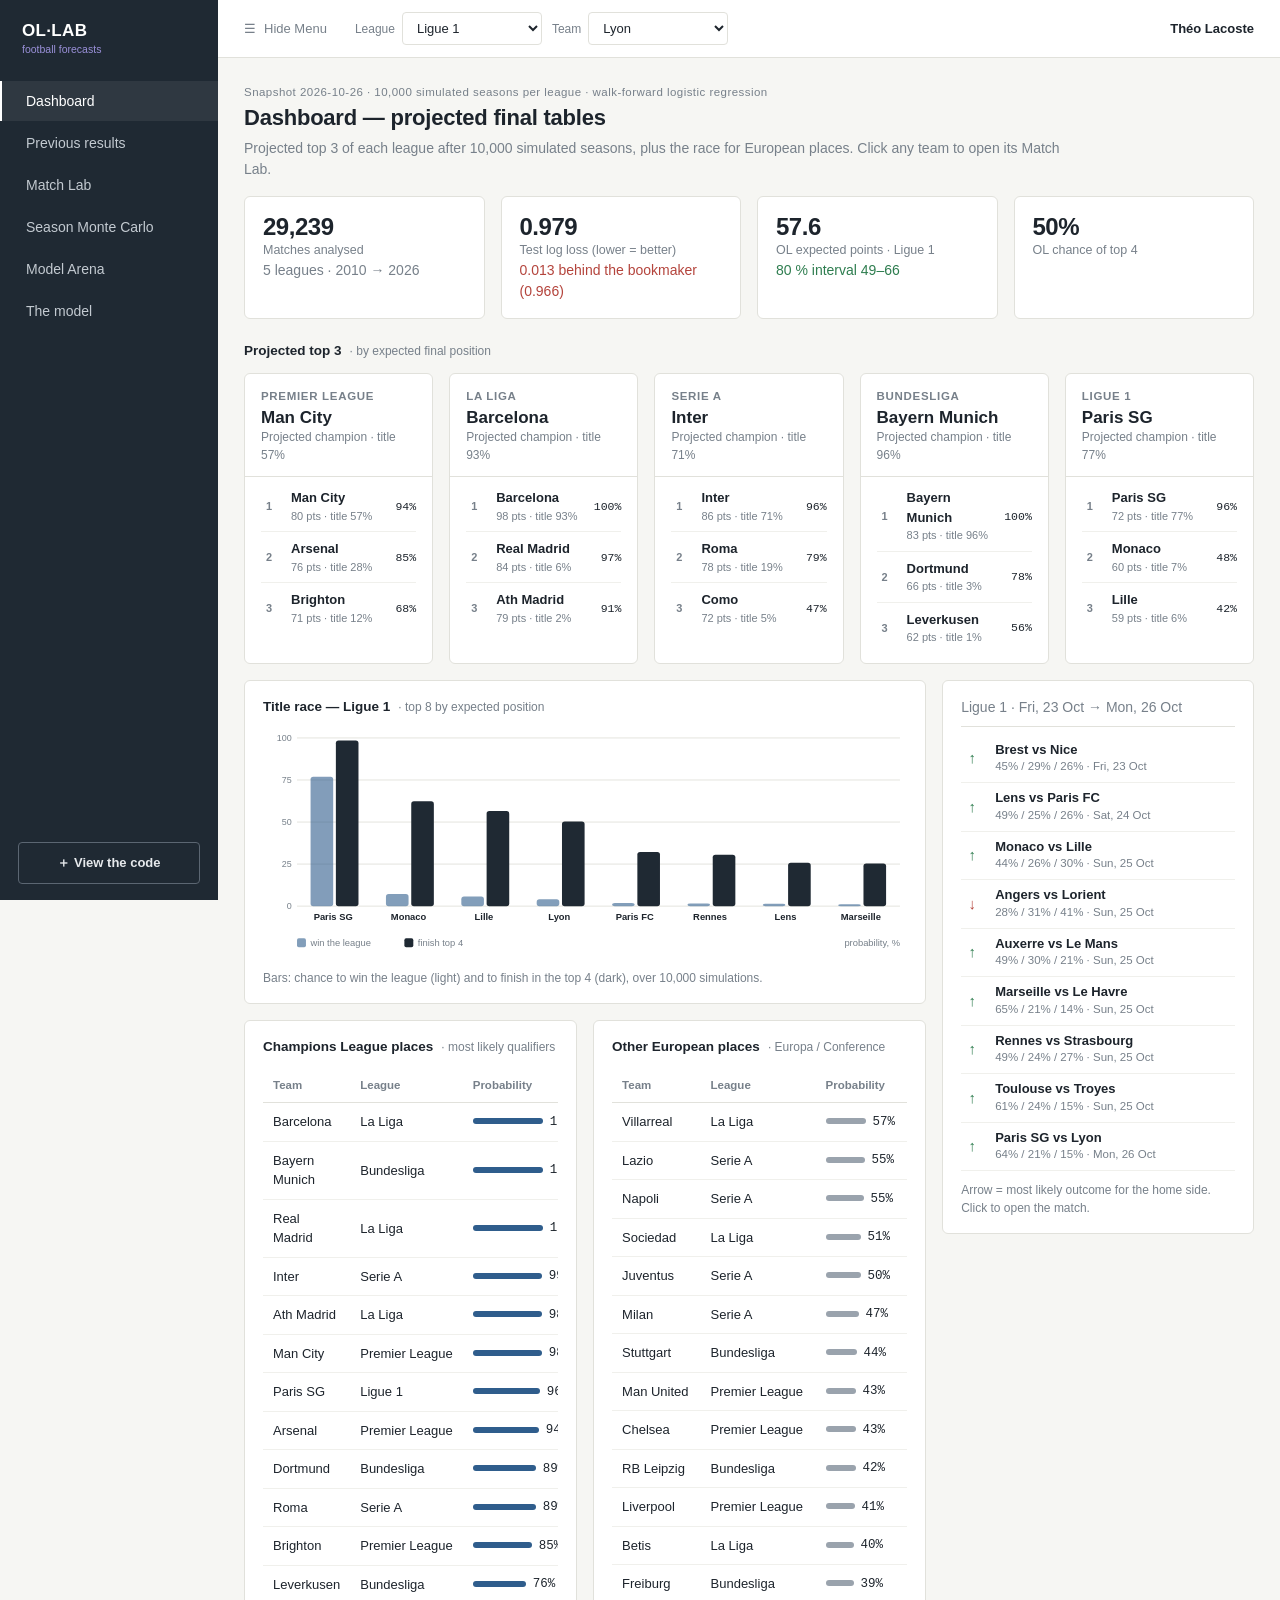
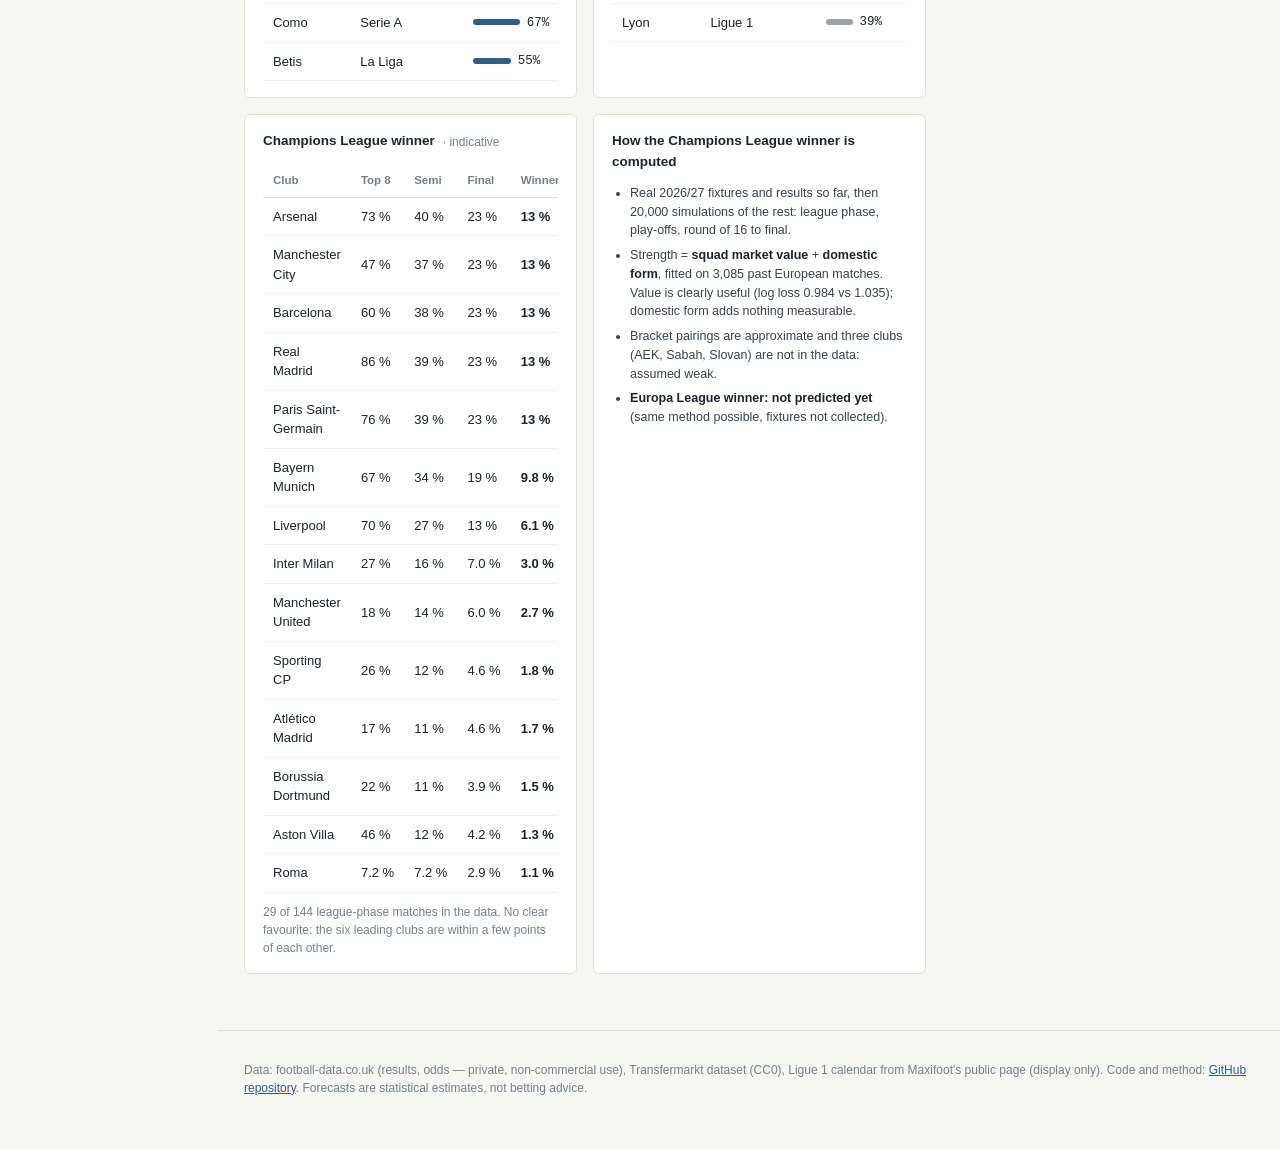
==== site/ol-lab-standalone.html @ 886de16f "Previous results tab (forecast vs outcome, calibration), calmer flat site theme, table overflow and " ====
<!doctype html>
<html lang="en">
<head>
<meta charset="utf-8">
<meta name="viewport" content="width=device-width, initial-scale=1">
<title>OL·LAB — football forecasts, explained</title>
<meta name="description" content="Walk-forward machine-learning forecasts for the five major European leagues, with Olympique Lyonnais as the case study: projected top 3, match probabilities, Monte Carlo seasons and a race between models.">
<link rel="icon" href="data:image/svg+xml,%3Csvg xmlns='http://www.w3.org/2000/svg' viewBox='0 0 32 32'%3E%3Crect width='32' height='32' rx='7' fill='%23190a50'/%3E%3Cpath d='M16 5l9 5v12l-9 5-9-5V10z' fill='none' stroke='%235bc8ef' stroke-width='2'/%3E%3Ccircle cx='16' cy='16' r='3' fill='%23f5c542'/%3E%3C/svg%3E">
<style>
:root {
  --navy: #1f2933; --indigo: #1f2933; --blue: #2f5d8c; --cyan: #2f5d8c; --green: #2e7d4f; --coral: #b4443c;
  --amber: #a8741a; --yellow: #a8741a; --violet: #5b6b7c; --orange: #a8741a;
  --bg: #f6f6f3; --card: #ffffff; --line: #e1e1db; --ink: #1d242c; --text: #39424c; --muted: #77808a; --soft: #f0f0ec;
  --win: #2f5d8c; --draw: #c9ccd0; --loss: #b4443c;
  --shadow: none; --radius: 6px;
  --sans: -apple-system, "Segoe UI", Roboto, Helvetica, Arial, sans-serif;
  --mono: ui-monospace, "SF Mono", Menlo, Consolas, monospace;
}
* { box-sizing: border-box; }
html { scroll-behavior: smooth; }
body { margin: 0; background: var(--bg); color: var(--text); font: 14px/1.5 var(--sans); }
a { color: var(--blue); }
b { font-weight: 650; color: var(--ink); }
h1 { margin: 0; font-size: 22px; color: var(--ink); letter-spacing: -.01em; }
h2 { margin: 0 0 8px; color: var(--ink); }
.shell { display: flex; min-height: 100vh; }

/* ---------------- sidebar */
.side { width: 218px; flex: none; background: var(--navy); color: #cfc8f5; display: flex; flex-direction: column; padding: 18px 0 16px; position: sticky; top: 0; height: 100vh; transition: margin .25s; }
.shell.collapsed .side { margin-left: -218px; }
.brand { display: flex; align-items: center; gap: 10px; padding: 0 22px 22px; color: #fff; }
.brand .hex { width: 28px; height: 28px; }
.brand b { color: #fff; font-size: 17px; letter-spacing: .02em; } .brand small { display: block; color: #9a90d9; font-size: 10.5px; line-height: 1.1; }
.nav { display: flex; flex-direction: column; gap: 2px; flex: 1; }
.nav button { display: flex; align-items: center; gap: 14px; background: none; border: 0; color: #d6cffa; font: 500 14px var(--sans); padding: 12px 24px; cursor: pointer; text-align: left; border-left: 3px solid transparent; }
.nav button svg { width: 17px; height: 17px; flex: none; fill: currentColor; opacity: .95; }
.nav button:hover { color: #fff; background: rgba(255, 255, 255, .04); }
.nav button.on { color: #5bc8ef; border-left-color: #5bc8ef; background: rgba(91, 200, 239, .07); }
.side .cta { margin: 0 18px; background: #4f9be8; color: #fff; border: 0; border-radius: 9px; padding: 11px 14px; font: 600 13px var(--sans); cursor: pointer; text-align: center; text-decoration: none; }
.side .cta:hover { background: #3f8bd8; }

/* ---------------- main */
.main { flex: 1; min-width: 0; }
.topbar { position: sticky; top: 0; z-index: 10; display: flex; align-items: center; gap: 18px; flex-wrap: wrap; padding: 12px 26px; background: #fff; border-bottom: 1px solid var(--line); box-shadow: var(--shadow); }
.topbar .hide { background: none; border: 0; color: var(--muted); font: 500 13px var(--sans); cursor: pointer; display: flex; gap: 8px; align-items: center; padding: 6px 0; }
.picker { display: flex; gap: 10px; margin-left: 10px; flex-wrap: wrap; }
.picker label { display: flex; align-items: center; gap: 7px; color: var(--muted); font-size: 12px; }
select { background: #fff; color: var(--ink); border: 1px solid var(--line); border-radius: 9px; padding: 7px 10px; font: 13px var(--sans); min-width: 140px; }
select:focus-visible, button:focus-visible, input:focus-visible, a:focus-visible { outline: 2px solid var(--blue); outline-offset: 2px; }
.user { margin-left: auto; display: flex; align-items: center; gap: 10px; color: var(--ink); font-weight: 600; font-size: 13px; }
.avatar { width: 34px; height: 34px; border-radius: 50%; background: linear-gradient(135deg, #4f9be8, #7c5cff); color: #fff; display: grid; place-items: center; font-size: 12px; font-weight: 700; }
.content { padding: 22px 26px 40px; max-width: 1380px; }
.tab { display: none; } .tab.on { display: block; animation: fade .3s ease; }
@keyframes fade { from { opacity: 0; transform: translateY(5px); } to { opacity: 1; transform: none; } }
.pagehead { margin-bottom: 16px; } .pagehead p { margin: 4px 0 0; color: var(--muted); max-width: 820px; }
.eyebrow { font-size: 11.5px; color: var(--muted); letter-spacing: .04em; margin: 0 0 2px; }

/* ---------------- cards */
.card { background: var(--card); border: 1px solid var(--line); border-radius: var(--radius); padding: 16px 18px; box-shadow: var(--shadow); margin-bottom: 16px; }
.card > h3, .h3 { margin: 0 0 12px; font-size: 13.5px; font-weight: 650; color: var(--ink); display: flex; align-items: center; gap: 8px; flex-wrap: wrap; }
.chip { font-size: 11px; font-weight: 500; color: var(--blue); background: #eaf3fe; border-radius: 99px; padding: 1px 9px; }
.chip.warn { color: #b9770e; background: #fff3dc; }
.note { color: var(--muted); font-size: 12px; margin: 10px 0 0; } .note.top0 { margin-top: 0; }
.grid { display: grid; gap: 16px; }
.g4 { grid-template-columns: repeat(4, 1fr); } .g5 { grid-template-columns: repeat(5, 1fr); }
.g-home { grid-template-columns: minmax(0, 7fr) minmax(280px, 3.2fr); align-items: start; }
.g-lab { grid-template-columns: minmax(300px, 5fr) 7fr; align-items: start; }
.g2 { grid-template-columns: 1fr 1fr; }
@media (max-width: 1250px) { .g5 { grid-template-columns: repeat(3, 1fr); } .g4 { grid-template-columns: repeat(2, 1fr); } }
@media (max-width: 1000px) { .g-home, .g-lab, .g2 { grid-template-columns: 1fr; } .shell:not(.collapsed) .side { position: fixed; z-index: 30; } }
@media (max-width: 760px) { .g5 { grid-template-columns: 1fr 1fr; } .content, .topbar { padding-left: 14px; padding-right: 14px; } .shell:not(.collapsed) .side { box-shadow: 0 0 40px rgba(0,0,0,.4); } }
@media (max-width: 520px) { .g5, .g4 { grid-template-columns: 1fr; } }

/* KPI */
.kpi { display: flex; justify-content: space-between; align-items: flex-start; gap: 10px; }
.kpi .val { font-size: 26px; font-weight: 650; color: var(--ink); letter-spacing: -.02em; line-height: 1.15; }
.kpi .lab { color: var(--muted); font-size: 12.5px; }
.kpi .foot { margin-top: 14px; font-size: 12px; font-weight: 600; }
.up { color: var(--green); } .down { color: var(--coral); } .flat { color: var(--muted); }
.tile { width: 46px; height: 46px; border-radius: 11px; display: grid; place-items: center; flex: none; }
.tile svg { width: 24px; height: 24px; fill: #fff; }
.t-yellow { background: #f5c542; } .t-cyan { background: #5bc8ef; } .t-green { background: #4caf6a; } .t-violet { background: #7c5cff; } .t-coral { background: #ef6b6b; }
.minibars { display: flex; align-items: flex-end; gap: 3px; height: 40px; margin-top: 8px; }
.minibars i { flex: 1; background: #6a4fe3; border-radius: 2px 2px 0 0; min-height: 3px; }

/* league cards */
.lg { padding: 0; overflow: hidden; margin: 0; }
.lg .head { padding: 14px 14px 0; color: #fff; position: relative; min-height: 118px; }
.lg .head .lname { font-size: 12px; opacity: .92; font-weight: 600; letter-spacing: .02em; }
.lg .head .champ { font-size: 18px; font-weight: 700; line-height: 1.2; margin-top: 3px; }
.lg .head .cprob { font-size: 12px; opacity: .95; }
.lg .head svg { position: absolute; left: 0; right: 0; bottom: 0; width: 100%; height: 56px; }
.lg.c0 .head { background: linear-gradient(135deg, #f5a83a, #f0922a); } .lg.c1 .head { background: linear-gradient(135deg, #82b440, #5f9b32); }
.lg.c2 .head { background: linear-gradient(135deg, #1d1558, #2d2078); } .lg.c3 .head { background: linear-gradient(135deg, #3b82f6, #2a62d9); } .lg.c4 .head { background: linear-gradient(135deg, #8b5cf6, #6a3fd6); }
.lg .body { padding: 8px 14px 12px; }
.lg .row { display: grid; grid-template-columns: 22px 1fr auto; gap: 8px; align-items: center; padding: 7px 0; border-bottom: 1px solid var(--soft); cursor: pointer; }
.lg .row:last-child { border-bottom: 0; } .lg .row:hover .tn { color: var(--blue); }
.medal { width: 22px; height: 22px; border-radius: 50%; display: grid; place-items: center; font-size: 11px; font-weight: 700; color: #fff; }
.m1 { background: #f2b21f; } .m2 { background: #a7afc6; } .m3 { background: #c98a5a; }
.tn { font-weight: 600; color: var(--ink); font-size: 13px; } .ts { color: var(--muted); font-size: 11px; display: block; font-weight: 400; }
.pill { font: 600 11.5px var(--mono); color: var(--ink); background: var(--soft); border-radius: 7px; padding: 2px 7px; }

/* upcoming list */
.up-day { color: var(--muted); font-size: 14px; margin: 0 0 8px; padding-bottom: 8px; border-bottom: 1px solid var(--line); }
.up-item { display: flex; gap: 12px; align-items: center; padding: 8px 0; cursor: pointer; }
.up-item:hover .ut { color: var(--blue); }
.up-ico { width: 38px; height: 38px; border-radius: 10px; background: #fff; box-shadow: 0 2px 8px rgba(40, 30, 110, .12); display: grid; place-items: center; flex: none; font-weight: 800; }
.up-ico.u { color: var(--green); } .up-ico.d { color: var(--amber); } .up-ico.n { color: var(--muted); }
.ut { font-weight: 600; color: var(--ink); font-size: 13px; line-height: 1.25; } .us { color: var(--muted); font-size: 11.5px; }

/* tables */
.tablewrap { overflow-x: auto; }
table { width: 100%; border-collapse: collapse; font-size: 13px; }
th { text-align: left; color: var(--muted); font-weight: 600; font-size: 11.5px; padding: 8px 10px; border-bottom: 1px solid var(--line); white-space: nowrap; }
td { padding: 9px 10px; border-bottom: 1px solid var(--soft); color: var(--ink); white-space: nowrap; }
td.num { font-family: var(--mono); font-size: 12.5px; }
tr.sel td { background: #eef5ff; }
.cellbar { display: inline-block; height: 6px; border-radius: 3px; vertical-align: middle; margin-right: 7px; }
.status { font-size: 11px; font-weight: 600; border-radius: 6px; padding: 3px 10px; color: #fff; display: inline-block; }
.s-green { background: #4caf6a; } .s-red { background: #ef6b6b; } .s-blue { background: #4f9be8; } .s-grey { background: #9aa3c0; } .s-amber { background: #f2a33a; }

/* winner tiles */
.winner { display: flex; gap: 14px; align-items: flex-start; }
.winner .tile { width: 52px; height: 52px; }
.winner h4 { margin: 0 0 4px; font-size: 14px; color: var(--ink); } .winner p { margin: 0; color: var(--muted); font-size: 12.5px; }
.winner .tag { display: inline-block; margin-top: 8px; }

/* team card / lab */
.teamcard .name { font-size: 22px; font-weight: 700; color: var(--ink); } .teamcard .sub { color: var(--muted); font-size: 12px; }
.stats { display: grid; grid-template-columns: repeat(4, 1fr); gap: 8px; margin: 12px 0 8px; }
.stat { background: var(--soft); border-radius: 10px; padding: 9px 10px; }
.stat b { display: block; font: 650 17px var(--mono); color: var(--ink); } .stat span { font-size: 11px; color: var(--muted); } .stat small { display: block; color: var(--muted); font: 11px var(--mono); }
#spark { width: 100%; height: 90px; display: block; }
.next3 { display: grid; gap: 12px; }
.mcard { background: #fff; border: 1px solid var(--line); border-radius: 12px; padding: 13px 14px; box-shadow: var(--shadow); }
.mcard.first { border-color: #bcd9fb; box-shadow: 0 0 0 3px rgba(79, 155, 232, .12); }
.mcard .meta { display: flex; justify-content: space-between; align-items: center; font-size: 11.5px; color: var(--muted); }
.badge-n { font-weight: 700; color: var(--blue); background: #eaf3fe; border-radius: 6px; padding: 1px 8px; font-size: 11px; }
.badge-n.stale { color: #b9770e; background: #fff3dc; }
.mcard h4 { margin: 8px 0 10px; font-size: 15.5px; color: var(--ink); } .mcard h4 .vs { color: var(--muted); font-weight: 400; padding: 0 4px; }
.venue { font: 700 10.5px var(--mono); border-radius: 5px; padding: 1px 6px; margin-left: 6px; } .venue.H { background: #e3f5ea; color: #2f8f4e; } .venue.A { background: #fff1db; color: #c27a13; }
.mline { display: flex; justify-content: space-between; gap: 8px; flex-wrap: wrap; font-size: 12px; color: var(--muted); margin-top: 7px; } .mline b { font-family: var(--mono); }
.pick { display: grid; grid-template-columns: 1fr auto; gap: 8px; margin: 8px 0; } .pick select { min-width: 0; width: 100%; }
.empty { color: var(--muted); font-size: 12.5px; border: 1px dashed #cfd5ea; border-radius: 10px; padding: 10px; }
.pbar { display: flex; height: 34px; border-radius: 9px; overflow: hidden; gap: 2px; background: #fff; }
.pbar.big { height: 56px; border-radius: 12px; }
.pbar .seg { width: 0; transition: width 1s cubic-bezier(.2, .8, .2, 1); display: flex; align-items: center; justify-content: center; font: 700 12.5px var(--mono); color: #fff; overflow: hidden; white-space: nowrap; }
.pbar.big .seg { font-size: 16px; } .pbar.on .seg { width: var(--w); }
.seg.win { background: linear-gradient(90deg, #4f9be8, #3b82f6); } .seg.draw { background: #cdd2e8; color: #4a4870; } .seg.loss { background: linear-gradient(90deg, #ef6b6b, #e5484d); }
.plegend { display: flex; justify-content: space-between; font-size: 11.5px; color: var(--muted); margin-top: 6px; } .plegend i { display: inline-block; width: 9px; height: 9px; border-radius: 3px; margin-right: 5px; }
.sim-controls { display: flex; gap: 14px; align-items: flex-end; flex-wrap: wrap; margin-bottom: 12px; }
.sim-controls label { display: flex; flex-direction: column; gap: 3px; font-size: 11.5px; color: var(--muted); } .sim-controls select { min-width: 200px; }
.seg-toggle { display: inline-flex; border: 1px solid var(--line); border-radius: 9px; overflow: hidden; }
.seg-toggle button { background: #fff; color: var(--muted); border: 0; padding: 8px 15px; cursor: pointer; font: 500 13px var(--sans); } .seg-toggle button.on { background: var(--navy); color: #fff; }
.match-title { font-size: 17px; font-weight: 650; color: var(--ink); margin: 4px 0 12px; } .match-title small { color: var(--muted); font-weight: 400; font-size: 12px; }
.facts { display: grid; grid-template-columns: repeat(3, 1fr); gap: 8px; margin-top: 12px; }
@media (max-width: 560px) { .facts, .stats { grid-template-columns: repeat(2, 1fr); } }
.wf-axis { display: flex; justify-content: space-between; font-size: 11px; color: var(--muted); margin: 0 66px 2px 128px; }
.wf-row { display: grid; grid-template-columns: 118px 1fr 56px; gap: 10px; align-items: center; margin: 6px 0; font-size: 12.5px; }
.wf-row .lab { color: var(--text); text-align: right; }
.wf-track { position: relative; height: 20px; background: var(--soft); border-radius: 6px; } .wf-track::after { content: ""; position: absolute; left: 50%; top: -3px; bottom: -3px; width: 1px; background: #c6cbe3; }
.wf-bar { position: absolute; top: 3px; bottom: 3px; width: 0; border-radius: 4px; transition: width .8s cubic-bezier(.2, .8, .2, 1); }
.wf-bar.pos { left: 50%; background: linear-gradient(90deg, #4f9be8, #3b82f6); } .wf-bar.neg { right: 50%; background: linear-gradient(270deg, #ef6b6b, #e5484d); }
.wf-val { font: 600 12.5px var(--mono); } .wf-total { border-top: 1px solid var(--line); padding-top: 8px; margin-top: 10px; }
button.ghost { background: #fff; color: var(--muted); border: 1px solid var(--line); border-radius: 9px; padding: 7px 12px; cursor: pointer; font: 500 13px var(--sans); margin-top: 8px; } button.ghost:hover { color: var(--ink); border-color: var(--blue); }
button.primary { background: var(--blue); color: #fff; border: 0; border-radius: 9px; padding: 9px 18px; font: 600 13px var(--sans); cursor: pointer; } button.primary:hover { background: #3f8bd8; }

/* monte carlo / arena / model */
.controls { display: flex; gap: 12px; align-items: center; flex-wrap: wrap; } .controls .counter { margin-left: auto; font: 12.5px var(--mono); color: var(--muted); } .controls .counter b { color: var(--blue); }
.speed { display: flex; align-items: center; gap: 8px; color: var(--muted); font-size: 12.5px; } .scrub { flex: 1; min-width: 160px; } input[type=range] { accent-color: var(--blue); }
.ticker { font: 13px var(--mono); color: var(--text); border-left: 4px solid var(--violet); } .ticker b { color: var(--blue); } .ticker em { color: #c27a13; font-style: normal; }
svg text { font-family: var(--sans); }
.probs { display: grid; grid-template-columns: repeat(5, 1fr); gap: 8px; margin-top: 12px; } @media (max-width: 700px) { .probs { grid-template-columns: repeat(2, 1fr); } }
#ar-canvas, #nn-canvas { width: 100%; display: block; }
.legend { display: flex; gap: 8px 18px; flex-wrap: wrap; margin-top: 10px; font-size: 12px; } .legend span { display: inline-flex; align-items: center; gap: 6px; color: var(--text); } .legend i { width: 14px; height: 4px; border-radius: 2px; display: inline-block; } .legend b { font-family: var(--mono); }
.chosen { border: 1.5px solid #bcd9fb; } .chosen h2 { font-size: 22px; margin: 8px 0; } .badge { display: inline-block; font: 700 10.5px var(--mono); letter-spacing: .12em; background: #eaf3fe; color: var(--blue); border-radius: 6px; padding: 3px 9px; }
.why { padding-left: 18px; margin: 8px 0 0; } .why li { margin: 6px 0; }
.pipeline { display: grid; grid-template-columns: repeat(5, 1fr); gap: 10px; margin-bottom: 16px; }
.step { background: #fff; border: 1px solid var(--line); border-radius: 12px; padding: 13px; position: relative; box-shadow: var(--shadow); }
.step .no { font: 700 11px var(--mono); color: var(--violet); } .step h3 { margin: 3px 0 5px; font-size: 14px; color: var(--ink); } .step p { margin: 0; color: var(--muted); font-size: 12px; }
.step::after { content: "→"; position: absolute; right: -12px; top: 50%; color: var(--blue); z-index: 2; font-size: 17px; } .step:last-child::after { display: none; }
@media (max-width: 900px) { .pipeline { grid-template-columns: 1fr; } .step::after { display: none; } }
.gloss dt { color: var(--blue); font-weight: 650; margin-top: 9px; } .gloss dd { margin: 2px 0 0; color: var(--text); font-size: 13px; }
.limits { padding-left: 18px; margin: 0; } .limits li { margin: 6px 0; }
footer { padding: 18px 26px 40px; color: var(--muted); font-size: 12px; border-top: 1px solid var(--line); max-width: 1380px; }
@media (prefers-reduced-motion: reduce) { * { animation: none !important; transition: none !important; } }

/* ---------------- calmer theme: flat, neutral, one accent colour */
.tab.on { animation: none; }
.side { background: var(--navy); }
.brand .hex { display: none; } .brand { padding-bottom: 26px; }
.nav button { color: #c3cad1; border-left-width: 2px; } .nav button svg { display: none; }
.nav button.on { color: #fff; border-left-color: #fff; background: rgba(255,255,255,.07); }
.side .cta { background: transparent; border: 1px solid #5b6672; color: #e6e9ec; border-radius: 4px; } .side .cta:hover { background: rgba(255,255,255,.08); }
.avatar { display: none; }
.topbar { box-shadow: none; }
.card { box-shadow: none; }
.chip, .chip.warn { background: none; color: var(--muted); border: 0; padding: 0; font-size: 12px; font-weight: 400; }
.chip::before { content: "· "; }
.tile, .winner .tile, .minibars { display: none; }
.kpi .val { font-size: 24px; font-weight: 600; }
.kpi .foot { font-weight: 400; margin-top: 6px; }
.down { color: var(--coral); } .up { color: var(--green); }
.lg .head { background: none !important; color: var(--ink); min-height: 0; padding: 14px 16px 6px; border-bottom: 1px solid var(--line); }
.lg .head .lname { font-size: 11.5px; color: var(--muted); text-transform: uppercase; letter-spacing: .06em; font-weight: 600; opacity: 1; }
.lg .head .champ { font-size: 17px; font-weight: 650; }
.lg .head .cprob { color: var(--muted); opacity: 1; padding-bottom: 6px; }
.lg .head svg { display: none; }
.lg .body { padding: 4px 16px 10px; }
.medal, .m1, .m2, .m3 { background: none; color: var(--muted); font-weight: 600; width: 16px; height: auto; border-radius: 0; }
.pill { background: none; padding: 0; color: var(--ink); font-weight: 500; }
.up-ico, .up-ico.u, .up-ico.d, .up-ico.n { box-shadow: none; background: none; border: 0; width: 22px; height: auto; font-size: 15px; }
.up-ico.u { color: var(--green); } .up-ico.d { color: var(--coral); } .up-ico.n { color: var(--muted); }
.up-item { padding: 7px 0; border-bottom: 1px solid var(--soft); }
.mcard, .step, .stat { box-shadow: none; border-radius: 6px; }
.mcard.first { box-shadow: none; border-color: var(--blue); }
.badge-n { background: none; padding: 0; color: var(--blue); }
.badge, .badge-n.stale { background: none; padding: 0; }
.venue.H, .venue.A { background: var(--soft); color: var(--text); }
.seg.win { background: var(--win); } .seg.loss { background: var(--loss); } .seg.draw { background: var(--draw); }
.wf-bar.pos { background: var(--win); } .wf-bar.neg { background: var(--loss); }
.pbar, .pbar.big, .wf-track, button.ghost, button.primary, select, .seg-toggle, .empty { border-radius: 4px; }
button.primary { background: var(--ink); } button.primary:hover { background: #000; }
tr.sel td { background: var(--soft); }
.status { border-radius: 3px; }
.chosen { border: 1px solid var(--ink); }
.ticker { border-left-color: var(--ink); }
.step .no { color: var(--muted); } .step::after { color: var(--muted); }

/* ---------------- alignment */
.grid > *, .g-home > *, .g2 > * { min-width: 0; }
.g2, .g4, .g5 { align-items: stretch; }
.grid > .card, .lg { margin-bottom: 0; }
.g2 > .card { height: 100%; }
.content { overflow-x: clip; }
.tablewrap { overflow-x: auto; }
td, th { white-space: nowrap; } td:first-child { white-space: normal; }
@media (max-width: 1100px) { .g5 { grid-template-columns: repeat(2, 1fr); } .g5 > :last-child:nth-child(odd) { grid-column: 1 / -1; } }
@media (max-width: 760px) { .g4 { grid-template-columns: 1fr 1fr; } }
.ok, .ko { font-weight: 600; } .ok { color: var(--green); } .ko { color: var(--coral); }
td.pk b { color: var(--ink); }
.seg-toggle button.on { background: var(--ink); }
.callout { border-left: 3px solid var(--ink); background: var(--soft); padding: 10px 14px; font-size: 13px; color: var(--text); margin: 0 0 16px; border-radius: 0 4px 4px 0; }
.g-home > div > .grid { margin-bottom: 16px; }

</style>
</head>
<body>
<div class="shell" id="shell">
  <aside class="side" aria-label="Navigation">
    <div class="brand">
      <svg class="hex" viewBox="0 0 32 32" aria-hidden="true"><path d="M16 3l11 6v14l-11 6-11-6V9z" fill="none" stroke="#5bc8ef" stroke-width="2.2"/><path d="M16 11l5 3v5l-5 3-5-3v-5z" fill="#5bc8ef"/></svg>
      <div><b>OL·LAB</b><small>football forecasts</small></div>
    </div>
    <nav class="nav" role="tablist">
      <button role="tab" data-tab="home" class="on"><svg viewBox="0 0 24 24"><path d="M12 3l9 8h-3v9h-5v-6h-2v6H6v-9H3z"/></svg>Dashboard</button>
      <button role="tab" data-tab="prev"><svg viewBox="0 0 24 24"></svg>Previous results</button>
      <button role="tab" data-tab="lab"><svg viewBox="0 0 24 24"><path d="M9 2h6v2h-1v5l5 9a2 2 0 0 1-1.7 3H6.7A2 2 0 0 1 5 18l5-9V4H9z"/></svg>Match Lab</button>
      <button role="tab" data-tab="mc"><svg viewBox="0 0 24 24"><path d="M5 3h14a2 2 0 0 1 2 2v14a2 2 0 0 1-2 2H5a2 2 0 0 1-2-2V5a2 2 0 0 1 2-2zm3 4a1.5 1.5 0 1 0 0 3 1.5 1.5 0 0 0 0-3zm8 0a1.5 1.5 0 1 0 0 3 1.5 1.5 0 0 0 0-3zm-4 3.5a1.5 1.5 0 1 0 0 3 1.5 1.5 0 0 0 0-3zM8 14a1.5 1.5 0 1 0 0 3 1.5 1.5 0 0 0 0-3zm8 0a1.5 1.5 0 1 0 0 3 1.5 1.5 0 0 0 0-3z"/></svg>Season Monte Carlo</button>
      <button role="tab" data-tab="arena"><svg viewBox="0 0 24 24"><path d="M4 20V10h3v10zm6 0V4h3v16zm6 0v-7h3v7z"/></svg>Model Arena</button>
      <button role="tab" data-tab="model"><svg viewBox="0 0 24 24"><path d="M12 2a10 10 0 1 0 0 20 10 10 0 0 0 0-20zm1 15h-2v-6h2zm0-8h-2V7h2z"/></svg>The model</button>
    </nav>
    <a class="cta" href="https://github.com/lacostetheo/ML-PREDICTION-OLYMPIQUE-LYONNAIS" target="_blank" rel="noopener">＋ View the code</a>
  </aside>

  <div class="main">
    <header class="topbar">
      <button class="hide" id="hide-menu" aria-label="Show or hide the menu">☰ <span>Hide Menu</span></button>
      <div class="picker" id="picker">
        <label>League <select id="league" aria-label="League"></select></label>
        <label>Team <select id="team" aria-label="Team"></select></label>
      </div>
      <div class="user"><span>Théo Lacoste</span><div class="avatar" aria-hidden="true">TL</div></div>
    </header>

    <div class="content">
      <!-- ============================== DASHBOARD ============================== -->
      <section id="tab-home" class="tab on" aria-labelledby="home-title">
        <div class="pagehead">
          <p class="eyebrow" id="asof">—</p>
          <h1 id="home-title">Dashboard — projected final tables</h1>
          <p>Projected top 3 of each league after 10,000 simulated seasons, plus the race for European places. Click any team to open its Match Lab.</p>
        </div>
        <div class="grid g4" id="kpis"></div>
        <h3 class="h3" style="margin:22px 0 12px">Projected top 3 <span class="chip">by expected final position</span></h3>
        <div class="grid g5" id="top3" style="margin-bottom:16px"></div>
        <div class="grid g-home">
          <div>
            <div class="card"><h3 id="race-title">Title race</h3><div id="race"></div>
              <p class="note">Bars: chance to win the league (light) and to finish in the top 4 (dark), over 10,000 simulations.</p></div>
            <div class="grid g2">
              <div class="card"><h3>Champions League places <span class="chip">most likely qualifiers</span></h3><div class="tablewrap" id="ucl"></div></div>
              <div class="card"><h3>Other European places <span class="chip">Europa / Conference</span></h3><div class="tablewrap" id="uel"></div></div>
            </div>
            <div class="grid g2">
              <div class="card"><h3>Champions League winner <span class="chip">indicative</span></h3><div class="tablewrap" id="ucl-win"></div>
                <p class="note" id="ucl-note"></p></div>
              <div class="card"><h3>How the Champions League winner is computed</h3><ul class="limits" style="font-size:12.5px;color:var(--text)">
                <li>Real 2026/27 fixtures and results so far, then 20,000 simulations of the rest: league phase, play-offs, round of 16 to final.</li>
                <li>Strength = <b>squad market value</b> + <b>domestic form</b>, fitted on 3,085 past European matches. Value is clearly useful (log loss 0.984 vs 1.035); domestic form adds nothing measurable.</li>
                <li>Bracket pairings are approximate and three clubs (AEK, Sabah, Slovan) are not in the data: assumed weak.</li>
                <li><b>Europa League winner: not predicted yet</b> (same method possible, fixtures not collected).</li></ul></div>
            </div>
          </div>
          <div>
            <div class="card"><div class="up-day" id="up-day">Next round</div><div id="upcoming"></div>
              <p class="note">Arrow = most likely outcome for the home side. Click to open the match.</p></div>
          </div>
        </div>
      </section>

      <!-- ============================== PREVIOUS RESULTS ============================== -->
      <section id="tab-prev" class="tab" aria-labelledby="prev-title">
        <div class="pagehead"><p class="eyebrow" id="prev-asof">—</p><h1 id="prev-title">Previous results — were the forecasts right?</h1>
          <p>Each played match with the probabilities the model gave <b>before</b> kick-off, and what happened.</p></div>
        <p class="callout"><b>Read this first.</b> These forecasts are recomputed after the fact with the walk-forward method (model fitted only on earlier seasons, features built only from earlier matches). They were <b>not published in advance</b>. "Right" means the most likely outcome happened — a 45 % pick is wrong more often than right, by design. The fair scores are the log loss and the calibration table.</p>
        <div class="grid g4" id="prev-kpis" style="grid-template-columns:repeat(3,1fr);margin-bottom:16px"></div>
        <div class="card"><h3>Do the percentages mean what they say? <span class="chip">all 5,602 test matches</span></h3><div class="tablewrap" id="prev-cal"></div>
          <p class="note">When the top pick was given 60–70 %, it happened 63 % of the time: the percentages are honest. The bookmaker is still slightly sharper (log loss above).</p></div>
        <div class="card"><h3>Match by match <span class="chip">most recent first</span><select id="prev-league" aria-label="League filter" style="margin-left:auto"></select></h3>
          <div class="tablewrap" id="prev-table" style="max-height:640px;overflow-y:auto"></div></div>
      </section>

      <!-- ============================== MATCH LAB ============================== -->
      <section id="tab-lab" class="tab" aria-labelledby="lab-title">
        <div class="pagehead"><p class="eyebrow">Team state as of <span id="asof-lab"></span></p><h1 id="lab-title">Match Lab</h1>
          <p>Pick a team: its <b>next three matches</b>, then open any match and see how the model builds its forecast, one piece of evidence at a time.</p></div>
        <div class="grid g-lab">
          <div>
            <div class="card teamcard" id="teamcard"></div>
            <h3 class="h3" style="margin:0 0 10px">Next 3 matches <span id="next-team" class="chip"></span></h3>
            <div id="next3" class="next3"></div><p class="note" id="next3-note"></p>
          </div>
          <div>
            <div class="card"><h3>Match simulator</h3>
              <div class="sim-controls"><label>Opponent <select id="opp" aria-label="Opponent"></select></label>
                <div class="seg-toggle" role="group" aria-label="Venue"><button id="v-home" class="on">Home</button><button id="v-away">Away</button></div></div>
              <div id="match-title" class="match-title"></div><div id="match-bar"></div><div id="match-facts" class="facts"></div></div>
            <div class="card"><h3>How the model got there</h3>
              <p class="note top0">Each bar is the push one family of evidence gives to the odds <i>this team wins rather than loses</i>, relative to an average Big-5 match. The model is a logistic regression, so these pieces add up <b>exactly</b>.</p>
              <div id="waterfall"></div><button class="ghost" id="replay-wf">↻ replay</button></div>
          </div>
        </div>
      </section>

      <!-- ============================== MONTE CARLO ============================== -->
      <section id="tab-mc" class="tab" aria-labelledby="mc-title">
        <div class="pagehead"><p class="eyebrow">Season 2026/27 · rest of the season</p><h1 id="mc-title">Season Monte Carlo</h1>
          <p>The Python model has played out the rest of the season <b>10,000 times</b>. Watch a replay of the first 3,000 simulated seasons build the distribution of <b id="mc-team-lead">the team's</b> final position — the dashed outline is the final answer.</p></div>
        <div class="card controls"><button id="mc-play" class="primary">▶ Play</button><button id="mc-skip" class="ghost" style="margin:0">⏭ Jump to end</button><button id="mc-reset" class="ghost" style="margin:0">↺ Reset</button>
          <label class="speed">Speed <input type="range" id="mc-speed" min="0" max="4" value="2" aria-label="Replay speed"></label>
          <span class="counter">simulation <b id="mc-n">0</b> / <span id="mc-total">3000</span></span></div>
        <div class="card ticker" id="mc-ticker">press play to start</div>
        <div class="grid g2">
          <div class="card"><h3>Final league position</h3><div id="mc-pos"></div><div id="mc-probs" class="probs"></div></div>
          <div class="card"><h3>Final points</h3><div id="mc-pts"></div><p class="note" id="mc-pts-note"></p></div>
        </div>
        <div class="card"><h3>League outlook <span class="chip">all 10,000 simulations</span></h3><div id="mc-table" class="tablewrap"></div>
          <p class="note">European slots and relegation places are assumptions (Champions League = top 3 in Ligue 1, top 4 elsewhere). Backtested on 2023–2025: it beat the naive reference, but its "80 %" intervals covered only 72 % — read them as lower bounds.</p></div>
      </section>

      <!-- ============================== ARENA ============================== -->
      <section id="tab-arena" class="tab" aria-labelledby="ar-title">
        <div class="pagehead"><p class="eyebrow">Walk-forward test · 5,602 matches · 2023 → 2026</p><h1 id="ar-title">Model Arena</h1>
          <p>Seven forecasters, the same matches, one score: <b>cumulative log loss</b> (lower is better). Press play and watch them settle: three of our models run neck and neck, and <b>the bookmaker stays ahead</b>.</p></div>
        <div class="card controls"><button id="ar-play" class="primary">▶ Play</button><button id="ar-reset" class="ghost" style="margin:0">↺ Reset</button>
          <input type="range" id="ar-scrub" min="10" max="100" value="100" aria-label="Position in the test period" class="scrub">
          <span class="counter"><b id="ar-n">0</b> matches · <span id="ar-date"></span></span></div>
        <div class="card"><canvas id="ar-canvas" height="430" aria-label="Cumulative log loss of each model over the test matches"></canvas><div id="ar-legend" class="legend"></div>
          <p class="note">Curves start after ~450 matches (earlier averages are too noisy). The three bunched models are statistically tied (95 % intervals overlap); the gap to the bookmaker is significant.</p></div>
        <div class="card"><h3>Final scores <span class="chip">with 95 % interval</span></h3><div id="ar-table" class="tablewrap"></div></div>
      </section>

      <!-- ============================== MODEL ============================== -->
      <section id="tab-model" class="tab" aria-labelledby="md-title">
        <div class="pagehead"><p class="eyebrow">What is actually running</p><h1 id="md-title">The model, in plain words</h1></div>
        <div class="card chosen"><span class="badge">CHOSEN MODEL</span><h2>Multinomial logistic regression</h2>
          <p>One linear formula per outcome (home win, draw, away win) on <b>100 inputs</b>, turned into probabilities by a softmax. Re-fitted every season on all past matches, with its regularisation chosen by time-ordered cross-validation.</p>
          <ul class="why"><li><b>As accurate as the alternatives.</b> Gradient boosting, random forest and neural networks were tested: none beats it significantly (averaging all three gains a negligible 0.0014 log loss).</li>
            <li><b>Explainable.</b> Every forecast splits exactly into the contribution of Elo, squad value, form, shots… — that is what the Match Lab shows.</li>
            <li><b>Honest.</b> Its probabilities are well calibrated: a "70 %" forecast comes true about 70 % of the time.</li></ul></div>
        <h3 class="h3">From data to forecast</h3><div class="pipeline" id="pipeline"></div>
        <div class="grid g2">
          <div class="card"><h3>What about neural networks?</h3><canvas id="nn-canvas" height="260" aria-label="Illustration of a neural network architecture"></canvas>
            <p class="note"><b>Tested, not retained.</b> A 100 → 64 → 32 → 3 network scored 0.9796 vs 0.9793 for the logistic regression (statistically tied) and needed far more tuning. Illustration of the architecture only — not the learned weights.</p></div>
          <div class="card"><h3>Glossary</h3><dl class="gloss">
            <dt>Elo rating</dt><dd>A strength score updated after every match: beat a strong team and it jumps, lose to a weak one and it drops.</dd>
            <dt>Log loss</dt><dd>Penalises confident wrong forecasts heavily. Lower is better; 1.075 = ignoring team quality, 0.966 = the bookmaker.</dd>
            <dt>Calibration</dt><dd>Do forecasts mean what they say? Among matches given 70 %, ~70 % should happen.</dd>
            <dt>Walk-forward</dt><dd>Train on the past, predict the next season, repeat. Never test on data older than the training set.</dd>
            <dt>Leakage</dt><dd>Using information from after the match. An automated test checks that the pipeline cannot.</dd>
            <dt>Monte Carlo</dt><dd>Play the rest of the season thousands of times with the model's probabilities and count what happens.</dd></dl></div>
        </div>
        <div class="card"><h3>Limits you should know</h3><ul class="limits">
          <li>No injuries, line-ups or coaching news — the likely reason the bookmaker is better.</li>
          <li>Draws are essentially unpredictable: the model almost never names a draw as the most likely outcome.</li>
          <li>Team strength is a snapshot of <b id="asof2">—</b>. Results of 23–25 October 2026 were not yet in the data source.</li>
          <li>Champions League winner: indicative only (tested on single matches, not on whole tournaments); no Europa League winner yet.</li>
          <li>Calendars beyond the next round come from a public Ligue 1 calendar (dates can change); other leagues: choose the opponent.</li>
          <li>Academic project — <b>not betting advice</b>.</li></ul></div>
      </section>
    </div>
    <footer><p>Data: football-data.co.uk (results, odds — private, non-commercial use), Transfermarkt dataset (CC0), Ligue 1 calendar from Maxifoot's public page (display only). Code and method: <a href="https://github.com/lacostetheo/ML-PREDICTION-OLYMPIQUE-LYONNAIS">GitHub repository</a>. Forecasts are statistical estimates, not betting advice.</p></footer>
  </div>
</div>
<script>
window.OLDATA = {"as_of":"2026-10-26","sigma":60.0,"families":["Elo","Squad value","Recent form","Shots","xG proxy","League table","Schedule","Venue form"],"leagues":{"E0":{"name":"Premier League","teams":["Arsenal","Aston Villa","Bournemouth","Brentford","Brighton","Chelsea","Coventry","Crystal Palace","Everton","Fulham","Hull","Ipswich","Leeds","Liverpool","Man City","Man United","Newcastle","Nott'm Forest","Sunderland","Tottenham"],"info":{"Arsenal":{"elo":1721.9,"elo_rank":2,"sv":0.92,"pts10":2.7,"gf10":1.5,"ga10":0.6,"elo_series":[1528,1565,1538,1565,1596,1611,1644,1649,1645,1587,null,null,1539,1533,1540,1582,1606,1598,1571,1664,1629,1620,null,null,1595,1620,1619,1602,1600,1600,1604,1610,1651,1677,null,null,1606,1657,1673,1689,1689,1718,1718,1686,1648,1673,null,null,1644,1640,1633,1608,1630,1637,1662,1697,1723,1709,null,null,1634,1634,1695,1681,1700,1672,1671,1627,1655,1655,null,null,1600,1626,1667,1675,1680,1672,1659,1632,1604,1636,null,null,1612,1602,1603,1643,1651,1634,1618,1594,1590,1574,null,null,1551,1565,1630,1622,1639,1633,1627,1650,1619,1583,null,null,1601,1593,1603,1576,1531,1533,1536,1567,null,null,1543,1605,null,1592,1591,1546,1506,1547,1545,1589,1563,1598,null,null,1544,1538,1579,1609,1619,1619,1613,1646,1580,1628,null,null,1620,1626,1690,1707,1720,1732,1712,1730,1739,1712,null,null,1652,1677,1705,1692,1679,1664,1717,1745,1754,1773,null,null,1721,1742,1752,1705,1717,1742,1738,1735,1733,1721,null,null,1686,1681,1702,1734,1725,1730,1740,1758,1748,1756,null,null,1704,1736,1712]},"Aston Villa":{"elo":1547.9,"elo_rank":9,"sv":0.07,"pts10":1.5,"gf10":1.5,"ga10":1.6,"elo_series":[1519,1488,1494,1496,1442,1445,1456,1476,1478,1460,null,null,1504,1517,1496,1497,1469,1472,1463,1478,1421,1427,null,null,1432,1432,1402,1410,1452,1373,1383,1372,1420,1451,null,null,1497,1453,1496,1478,1455,1428,1415,1425,1382,1382,null,null,1405,1454,1426,1400,1425,1412,1342,1353,1396,1430,null,null,1428,1389,1367,1348,1332,1334,1332,1300,1259,1255,null,null,null,null,null,null,null,null,null,null,null,null,null,null,null,null,null,null,null,null,null,null,null,null,null,null,null,null,null,null,null,null,null,null,null,null,null,null,1423,1416,1453,1443,1407,1400,1392,1380,null,null,1363,1401,null,1444,1513,1494,1535,1518,1516,1510,1501,1474,null,null,1515,1521,1510,1480,1503,1487,1458,1529,1470,1493,null,null,1448,1448,1453,1469,1493,1517,1482,1514,1611,1591,null,null,1576,1590,1627,1624,1678,1662,1615,1611,1606,1623,null,null,1569,1598,1591,1585,1577,1575,1562,1542,1636,1659,null,null,1594,1550,1572,1613,1700,1660,1656,1593,1597,1568,null,null,1572,1514,1529]},"Bournemouth":{"elo":1548.7,"elo_rank":8,"sv":0.15,"pts10":1.1,"gf10":1.2,"ga10":1.5,"elo_series":[null,null,null,null,null,null,null,null,null,null,null,null,null,null,null,null,null,null,null,null,null,null,null,null,null,null,null,null,null,null,null,null,null,null,null,null,null,null,null,null,null,null,null,null,null,null,null,null,null,null,null,null,null,null,null,null,null,null,null,null,1398,1421,1409,1356,1443,1443,1428,1491,1435,1422,null,null,1410,1428,1467,1445,1439,1468,1390,1382,1439,1465,null,null,1476,1428,1415,1470,1431,1470,1521,1485,1464,1460,null,null,1500,1522,1530,1532,1478,1466,1474,1469,1431,1457,null,null,1464,1473,1484,1469,1448,1382,1394,1383,null,null,1365,1355,null,null,null,null,null,null,null,null,null,null,null,null,null,null,null,null,null,null,null,null,null,null,null,null,1424,1436,1433,1409,1419,1381,1373,1413,1422,1404,null,null,1418,1401,1382,1393,1517,1504,1470,1467,1479,1490,null,null,1488,1490,1506,1502,1573,1586,1602,1587,1549,1557,null,null,1541,1571,1583,1557,1498,1531,1567,1559,1584,1628,null,null,1596,1582,1560]},"Brentford":{"elo":1554.2,"elo_rank":7,"sv":-0.01,"pts10":1.2,"gf10":1.6,"ga10":1.4,"elo_series":[null,null,null,null,null,null,null,null,null,null,null,null,null,null,null,null,null,null,null,null,null,null,null,null,null,null,null,null,null,null,null,null,null,null,null,null,null,null,null,null,null,null,null,null,null,null,null,null,null,null,null,null,null,null,null,null,null,null,null,null,null,null,null,null,null,null,null,null,null,null,null,null,null,null,null,null,null,null,null,null,null,null,null,null,null,null,null,null,null,null,null,null,null,null,null,null,null,null,null,null,null,null,null,null,null,null,null,null,null,null,null,null,null,null,null,null,null,null,null,null,null,null,null,null,null,null,null,null,null,null,null,null,1453,1438,1464,1419,1442,1421,1386,1404,1464,1483,null,null,1489,1510,1499,1467,1500,1558,1565,1555,1518,1554,null,null,1575,1589,1538,1571,1473,1466,1462,1444,1470,1457,null,null,1488,1489,1485,1488,1480,1485,1500,1497,1511,1559,null,null,1544,1526,1510,1553,1517,1587,1559,1565,1560,1551,null,null,1555,1552,1573]},"Brighton":{"elo":1627.5,"elo_rank":3,"sv":0.05,"pts10":1.9,"gf10":2.6,"ga10":0.9,"elo_series":[null,null,null,null,null,null,null,null,null,null,null,null,null,null,null,null,null,null,null,null,null,null,null,null,null,null,null,null,null,null,null,null,null,null,null,null,null,null,null,null,null,null,null,null,null,null,null,null,null,null,null,null,null,null,null,null,null,null,null,null,null,null,null,null,null,null,null,null,null,null,null,null,null,null,null,null,null,null,null,null,null,null,null,null,1401,1425,1420,1466,1426,1395,1419,1463,1417,1446,null,null,1460,1443,1455,1471,1455,1451,1402,1399,1346,1345,null,null,1395,1396,1420,1414,1427,1426,1407,1395,null,null,1423,1416,null,1439,1444,1434,1432,1417,1466,1432,1470,1485,null,null,1481,1523,1505,1507,1486,1511,1528,1454,1461,1521,null,null,1580,1559,1533,1553,1541,1588,1592,1581,1601,1592,null,null,1570,1614,1591,1569,1562,1578,1546,1543,1506,1508,null,null,1527,1526,1531,1565,1521,1546,1547,1589,1541,1581,null,null,1571,1552,1591,1595,1563,1569,1520,1548,1593,1589,null,null,1561,1543,1596]},"Chelsea":{"elo":1564.9,"elo_rank":6,"sv":0.82,"pts10":1.7,"gf10":2.1,"ga10":1.7,"elo_series":[1524,1601,1607,1551,1549,1538,1566,1585,1621,1643,null,null,1594,1621,1643,1589,1631,1612,1610,1574,1599,1584,null,null,1548,1600,1629,1626,1625,1643,1623,1626,1631,1663,null,null,1653,1646,1648,1645,1657,1695,1741,1754,1708,1728,null,null,1691,1720,1749,1766,1764,1738,1750,1754,1780,1785,null,null,1662,1641,1610,1556,1530,1556,1589,1609,1572,1573,null,null,1572,1575,1620,1658,1718,1734,1747,1755,1737,1759,null,null,1674,1711,1685,1718,1711,1712,1650,1638,1639,1660,null,null,1622,1652,1659,1675,1662,1650,1620,1604,1617,1631,null,null,1570,1578,1624,1659,1565,1592,1561,1558,null,null,1577,1589,null,1577,1587,1615,1615,1580,1613,1645,1611,1651,null,null,1630,1645,1675,1679,1679,1678,1689,1711,1674,1641,null,null,1604,1582,1628,1586,1575,1562,1533,1528,1520,1475,null,null,1479,1456,1471,1519,1498,1526,1513,1521,1549,1600,null,null,1578,1611,1636,1635,1661,1629,1596,1589,1583,1629,null,null,1607,1636,1605,1622,1619,1603,1628,1619,1556,1528,null,null,1509,1534,1541]},"Coventry":{"elo":1411.6,"elo_rank":20,"sv":null,"pts10":0.86,"gf10":0.86,"ga10":2.0,"elo_series":[null,null,null,null,null,null,null,null,null,null,null,null,null,null,null,null,null,null,null,null,null,null,null,null,null,null,null,null,null,null,null,null,null,null,null,null,null,null,null,null,null,null,null,null,null,null,null,null,null,null,null,null,null,null,null,null,null,null,null,null,null,null,null,null,null,null,null,null,null,null,null,null,null,null,null,null,null,null,null,null,null,null,null,null,null,null,null,null,null,null,null,null,null,null,null,null,null,null,null,null,null,null,null,null,null,null,null,null,null,null,null,null,null,null,null,null,null,null,null,null,null,null,null,null,null,null,null,null,null,null,null,null,null,null,null,null,null,null,null,null,null,null,null,null,null,null,null,null,null,null,null,null,null,null,null,null,null,null,null,null,null,null,null,null,null,null,null,null,null,null,null,null,null,null,null,null,null,null,null,null,null,null,null,null,null,null,null,null,null,null,null,null,1425,1376,1430]},"Crystal Palace":{"elo":1465.1,"elo_rank":15,"sv":0.1,"pts10":0.8,"gf10":1.2,"ga10":2.4,"elo_series":[null,null,null,null,null,null,null,null,null,null,null,null,null,null,null,null,null,null,null,null,null,null,null,null,null,null,null,null,null,null,null,null,null,null,null,null,1414,1393,1381,1361,1389,1385,1410,1399,1480,1493,null,null,1458,1456,1467,1460,1421,1447,1450,1481,1527,1463,null,null,1524,1526,1528,1516,1560,1500,1434,1422,1420,1422,null,null,1416,1468,1451,1405,1405,1356,1354,1362,1460,1460,null,null,1433,1371,1394,1398,1457,1476,1474,1434,1464,1490,null,null,1515,1469,1450,1425,1437,1457,1468,1484,1491,1517,null,null,1512,1544,1540,1504,1528,1522,1481,1498,null,null,1527,1433,null,1463,1476,1482,1459,1461,1430,1454,1436,1424,null,null,1427,1464,1458,1490,1482,1464,1447,1467,1501,1525,null,null,1519,1510,1520,1525,1473,1470,1462,1443,1494,1492,null,null,1496,1497,1517,1483,1441,1449,1413,1419,1485,1515,null,null,1550,1503,1475,1458,1497,1524,1524,1571,1548,1584,null,null,1568,1592,1604,1607,1596,1526,1494,1488,1517,1486,null,null,1486,1454,1478]},"Everton":{"elo":1503.7,"elo_rank":11,"sv":-0.11,"pts10":1.1,"gf10":1.1,"ga10":1.3,"elo_series":[1485,1452,1499,1496,1494,1495,1498,1497,1547,1561,null,null,1520,1546,1500,1510,1502,1484,1507,1508,1564,1586,null,null,1592,1580,1607,1606,1595,1604,1594,1605,1623,1619,null,null,1574,1590,1603,1619,1654,1643,1614,1643,1666,1625,null,null,1602,1566,1567,1586,1522,1483,1504,1490,1522,1507,null,null,1516,1545,1536,1552,1526,1528,1519,1524,1491,1482,null,null,1482,1550,1531,1509,1520,1567,1587,1591,1616,1578,null,null,1563,1533,1485,1481,1522,1490,1497,1482,1510,1523,null,null,1512,1479,1519,1525,1525,1485,1450,1493,1541,1556,null,null,1554,1541,1486,1468,1489,1516,1544,1531,null,null,1518,1506,null,1532,1565,1505,1556,1544,1509,1561,1521,1527,null,null,1529,1563,1547,1475,1450,1439,1412,1395,1399,1445,null,null,1428,1437,1465,1443,1398,1366,1381,1393,1375,1412,null,null,1429,1391,1415,1441,1505,1488,1481,1451,1453,1501,null,null,1468,1426,1447,1448,1466,1448,1512,1514,1518,1534,null,null,1544,1557,1563,1536,1535,1547,1531,1558,1558,1515,null,null,1514,1518,1528]},"Fulham":{"elo":1467.5,"elo_rank":14,"sv":-0.33,"pts10":0.9,"gf10":1.0,"ga10":1.2,"elo_series":[1500,1517,1494,1485,1426,1486,1488,1504,1516,1514,null,null,1502,1487,1464,1469,1473,1495,1495,1475,1519,1533,null,null,1532,1519,1532,1487,1463,1446,1450,1468,1456,1402,null,null,1454,1437,1449,1395,1401,1361,1332,1336,1363,1357,null,null,null,null,null,null,null,null,null,null,null,null,null,null,null,null,null,null,null,null,null,null,null,null,null,null,null,null,null,null,null,null,null,null,null,null,null,null,null,null,null,null,null,null,null,null,null,null,null,null,1405,1420,1387,1337,1329,1342,1322,1304,1312,1354,null,null,null,null,null,null,null,null,null,null,null,null,null,null,null,1406,1361,1348,1379,1378,1419,1409,1382,1350,null,null,null,null,null,null,null,null,null,null,null,null,null,null,1451,1458,1455,1472,1454,1531,1523,1542,1502,1505,null,null,1491,1499,1474,1463,1462,1469,1461,1527,1482,1486,null,null,1501,1522,1514,1527,1540,1540,1542,1557,1543,1513,null,null,1516,1533,1492,1494,1515,1551,1508,1516,1511,1508,null,null,1498,1462,1469]},"Hull":{"elo":1449.7,"elo_rank":17,"sv":-2.91,"pts10":0.9,"gf10":0.9,"ga10":2.0,"elo_series":[null,null,null,null,null,null,null,null,null,null,null,null,null,null,null,null,null,null,null,null,null,null,null,null,null,null,null,null,null,null,null,null,null,null,null,null,1434,1425,1452,1455,1441,1419,1419,1415,1406,1387,null,null,1423,1409,1432,1394,1371,1389,1396,1386,1364,1390,null,null,null,null,null,null,null,null,null,null,null,null,null,null,1449,1448,1376,1390,1355,1357,1394,1392,1416,1389,null,null,null,null,null,null,null,null,null,null,null,null,null,null,null,null,null,null,null,null,null,null,null,null,null,null,null,null,null,null,null,null,null,null,null,null,null,null,null,null,null,null,null,null,null,null,null,null,null,null,null,null,null,null,null,null,null,null,null,null,null,null,null,null,null,null,null,null,null,null,null,null,null,null,null,null,null,null,null,null,null,null,null,null,null,null,null,null,null,null,null,null,null,null,null,null,null,null,null,null,null,null,null,null,null,null,null,null,null,null,1454,1476,1464]},"Ipswich":{"elo":1440.4,"elo_rank":18,"sv":-1.08,"pts10":0.9,"gf10":1.2,"ga10":2.1,"elo_series":[null,null,null,null,null,null,null,null,null,null,null,null,null,null,null,null,null,null,null,null,null,null,null,null,null,null,null,null,null,null,null,null,null,null,null,null,null,null,null,null,null,null,null,null,null,null,null,null,null,null,null,null,null,null,null,null,null,null,null,null,null,null,null,null,null,null,null,null,null,null,null,null,null,null,null,null,null,null,null,null,null,null,null,null,null,null,null,null,null,null,null,null,null,null,null,null,null,null,null,null,null,null,null,null,null,null,null,null,null,null,null,null,null,null,null,null,null,null,null,null,null,null,null,null,null,null,null,null,null,null,null,null,null,null,null,null,null,null,null,null,null,null,null,null,null,null,null,null,null,null,null,null,null,null,null,null,null,null,null,null,null,null,null,null,null,null,null,null,1414,1416,1381,1401,1365,1371,1332,1324,1325,1317,null,null,null,null,null,null,null,null,null,null,null,null,null,null,1443,1439,1444]},"Leeds":{"elo":1538.7,"elo_rank":10,"sv":-0.32,"pts10":1.4,"gf10":1.1,"ga10":1.0,"elo_series":[null,null,null,null,null,null,null,null,null,null,null,null,null,null,null,null,null,null,null,null,null,null,null,null,null,null,null,null,null,null,null,null,null,null,null,null,null,null,null,null,null,null,null,null,null,null,null,null,null,null,null,null,null,null,null,null,null,null,null,null,null,null,null,null,null,null,null,null,null,null,null,null,null,null,null,null,null,null,null,null,null,null,null,null,null,null,null,null,null,null,null,null,null,null,null,null,null,null,null,null,null,null,null,null,null,null,null,null,null,null,null,null,null,null,null,null,null,null,null,null,null,1435,1444,1438,1464,1470,1486,1465,1491,1556,null,null,1543,1521,1493,1492,1497,1482,1443,1396,1444,1420,null,null,1502,1487,1408,1450,1435,1440,1411,1402,1382,1370,null,null,null,null,null,null,null,null,null,null,null,null,null,null,null,null,null,null,null,null,null,null,null,null,null,null,1445,1427,1436,1392,1458,1477,1492,1467,1510,1537,null,null,1509,1529,1546]},"Liverpool":{"elo":1600.8,"elo_rank":4,"sv":0.64,"pts10":1.4,"gf10":1.3,"ga10":1.4,"elo_series":[1498,1496,1463,1505,1510,1452,1529,1532,1558,1586,null,null,1546,1565,1572,1585,1614,1566,1581,1557,1482,1513,null,null,1497,1455,1489,1516,1503,1548,1551,1562,1565,1587,null,null,1588,1592,1612,1617,1639,1635,1684,1734,1777,1752,null,null,1679,1673,1645,1609,1580,1611,1648,1692,1665,1615,null,null,1589,1554,1547,1552,1557,1532,1529,1586,1589,1592,null,null,1562,1589,1637,1662,1651,1681,1642,1638,1660,1648,null,null,1628,1623,1633,1653,1684,1700,1708,1721,1731,1715,null,null,1665,1724,1724,1734,1781,1789,1789,1793,1819,1824,null,null,1771,1797,1807,1826,1846,1887,1898,1854,null,null,1856,1805,null,1738,1719,1738,1753,1713,1621,1582,1635,1671,null,null,1644,1689,1697,1718,1748,1729,1747,1776,1810,1818,null,null,1731,1721,1718,1660,1684,1676,1643,1674,1656,1697,null,null,1646,1700,1682,1700,1714,1729,1733,1749,1707,1712,null,null,1663,1682,1711,1730,1760,1762,1784,1810,1792,1768,null,null,1689,1731,1663,1601,1624,1631,1625,1613,1610,1621,null,null,1572,1581,1581]},"Man City":{"elo":1751.3,"elo_rank":1,"sv":0.98,"pts10":2.5,"gf10":2.4,"ga10":1.0,"elo_series":[1521,1503,1541,1566,1569,1621,1604,1595,1570,1601,null,null,1612,1648,1682,1738,1738,1736,1718,1717,1713,1732,null,null,1693,1686,1707,1729,1699,1742,1729,1715,1726,1708,null,null,1648,1652,1660,1657,1691,1740,1741,1769,1756,1766,null,null,1716,1709,1738,1721,1767,1731,1725,1733,1687,1703,null,null,1705,1707,1691,1695,1638,1660,1658,1604,1638,1623,null,null,1600,1662,1649,1668,1662,1654,1653,1663,1678,1694,null,null,1661,1714,1749,1776,1829,1824,1810,1836,1844,1843,null,null,1778,1778,1795,1822,1757,1789,1771,1807,1841,1849,null,null,1772,1761,1734,1753,1759,1750,1734,1749,null,null,1741,1748,null,1694,1678,1686,1672,1731,1795,1787,1779,1774,null,null,1691,1698,1722,1700,1781,1808,1780,1795,1800,1824,null,null,1759,1760,1771,1782,1751,1763,1759,1776,1818,1833,null,null,1750,1778,1741,1762,1726,1741,1765,1780,1810,1829,null,null,1776,1786,1787,1767,1638,1655,1664,1677,1670,1707,null,null,1648,1640,1676,1690,1723,1718,1722,1724,1753,1767,null,null,1688,1706,1728]},"Man United":{"elo":1590.7,"elo_rank":5,"sv":0.42,"pts10":1.4,"gf10":1.6,"ga10":1.2,"elo_series":[1519,1548,1546,1588,1639,1664,1667,1662,1668,1671,null,null,1628,1700,1666,1684,1714,1676,1706,1743,1735,1725,null,null,1675,1683,1695,1729,1742,1764,1780,1792,1775,1753,null,null,1685,1683,1631,1669,1652,1647,1610,1615,1638,1607,null,null,1554,1564,1566,1568,1649,1624,1645,1662,1694,1647,null,null,1623,1619,1645,1663,1603,1582,1596,1582,1612,1617,null,null,1615,1609,1601,1574,1614,1660,1649,1664,1705,1663,null,null,1638,1676,1692,1683,1714,1725,1710,1695,1718,1709,null,null,1663,1636,1615,1644,1619,1660,1700,1717,1684,1633,null,null,1566,1578,1543,1553,1573,1578,1540,1579,null,null,1620,1653,null,1595,1573,1599,1655,1662,1670,1666,1736,1679,null,null,1653,1671,1603,1574,1612,1590,1622,1629,1596,1565,null,null,1517,1533,1601,1586,1609,1644,1635,1659,1639,1622,null,null,1621,1567,1568,1582,1569,1548,1608,1594,1578,1554,null,null,1568,1550,1538,1535,1517,1468,1456,1473,1453,1423,null,null,1450,1479,1481,1512,1544,1567,1613,1634,1607,1656,null,null,1634,1598,1590]},"Newcastle":{"elo":1479.6,"elo_rank":12,"sv":0.34,"pts10":1.2,"gf10":1.4,"ga10":1.8,"elo_series":[1508,1485,1469,1509,1471,1499,1489,1491,1473,1471,null,null,1482,1514,1551,1572,1515,1542,1547,1525,1602,1579,null,null,1562,1552,1529,1473,1458,1413,1455,1451,1428,1411,null,null,1439,1444,1460,1471,1522,1529,1493,1471,1403,1411,null,null,1422,1408,1418,1501,1478,1462,1485,1472,1426,1372,null,null,1400,1397,1392,1376,1403,1414,1407,1367,1377,1400,null,null,null,null,null,null,null,null,null,null,null,null,null,null,1415,1464,1465,1398,1364,1402,1431,1434,1503,1446,null,null,1470,1440,1396,1436,1421,1412,1449,1477,1491,1483,null,null,1465,1477,1478,1506,1521,1490,1469,1454,null,null,1499,1462,null,1460,1461,1454,1460,1384,1410,1406,1441,1464,null,null,1467,1441,1415,1409,1400,1390,1454,1502,1517,1543,null,null,1558,1547,1592,1626,1652,1676,1665,1629,1675,1668,null,null,1642,1606,1643,1657,1608,1529,1565,1572,1605,1577,null,null,1580,1604,1560,1562,1593,1605,1588,1581,1645,1646,null,null,1570,1576,1576,1549,1547,1561,1542,1535,1503,1538,null,null,1514,1534,1526]},"Nott'm Forest":{"elo":1475.4,"elo_rank":13,"sv":0.18,"pts10":0.7,"gf10":0.9,"ga10":1.4,"elo_series":[null,null,null,null,null,null,null,null,null,null,null,null,null,null,null,null,null,null,null,null,null,null,null,null,null,null,null,null,null,null,null,null,null,null,null,null,null,null,null,null,null,null,null,null,null,null,null,null,null,null,null,null,null,null,null,null,null,null,null,null,null,null,null,null,null,null,null,null,null,null,null,null,null,null,null,null,null,null,null,null,null,null,null,null,null,null,null,null,null,null,null,null,null,null,null,null,null,null,null,null,null,null,null,null,null,null,null,null,null,null,null,null,null,null,null,null,null,null,null,null,null,null,null,null,null,null,null,null,null,null,null,null,null,null,null,null,null,null,null,null,null,null,null,null,1421,1396,1387,1381,1402,1436,1442,1417,1393,1427,null,null,1454,1464,1459,1480,1383,1438,1430,1408,1423,1406,null,null,1442,1487,1491,1508,1574,1615,1597,1603,1581,1562,null,null,1561,1516,1459,1465,1502,1473,1501,1460,1496,1552,null,null,1511,1510,1505]},"Sunderland":{"elo":1454.7,"elo_rank":16,"sv":-0.25,"pts10":1.1,"gf10":1.1,"ga10":1.6,"elo_series":[1498,1500,1516,1540,1544,1536,1497,1478,1428,1406,null,null,1436,1453,1426,1449,1411,1483,1510,1492,1475,1472,null,null,1464,1471,1477,1447,1433,1468,1454,1440,1461,1432,null,null,1428,1398,1359,1366,1389,1372,1425,1398,1371,1419,null,null,1454,1440,1461,1458,1451,1435,1415,1374,1364,1432,null,null,1406,1378,1374,1362,1383,1407,1419,1414,1435,1481,null,null,1454,1434,1392,1414,1411,1379,1380,1363,1335,1314,null,null,null,null,null,null,null,null,null,null,null,null,null,null,null,null,null,null,null,null,null,null,null,null,null,null,null,null,null,null,null,null,null,null,null,null,null,null,null,null,null,null,null,null,null,null,null,null,null,null,null,null,null,null,null,null,null,null,null,null,null,null,null,null,null,null,null,null,null,null,null,null,null,null,null,null,null,null,null,null,null,null,null,null,null,null,null,null,null,null,null,null,null,null,null,null,null,null,1447,1454,1473,1503,1518,1521,1462,1470,1503,1462,null,null,1505,1493,1468]},"Tottenham":{"elo":1429.4,"elo_rank":19,"sv":0.34,"pts10":1.0,"gf10":0.9,"ga10":1.3,"elo_series":[1498,1513,1527,1510,1544,1563,1605,1577,1573,1543,null,null,1559,1565,1592,1640,1654,1657,1666,1597,1582,1584,null,null,1572,1572,1582,1559,1603,1620,1636,1614,1648,1652,null,null,1625,1637,1606,1606,1572,1624,1646,1605,1605,1620,null,null,1574,1547,1566,1522,1565,1589,1622,1624,1593,1562,null,null,1546,1544,1595,1618,1628,1628,1664,1664,1694,1678,null,null,1603,1631,1657,1659,1649,1714,1711,1707,1742,1760,null,null,1701,1703,1734,1689,1666,1702,1727,1739,1751,1748,null,null,1687,1679,1690,1694,1717,1691,1688,1639,1645,1614,null,null,1576,1581,1536,1528,1562,1532,1581,1546,null,null,1546,1601,null,1550,1602,1651,1619,1611,1565,1579,1578,1558,null,null,1584,1550,1562,1525,1578,1605,1550,1571,1612,1655,null,null,1652,1656,1626,1617,1624,1586,1625,1604,1565,1528,null,null,1559,1598,1639,1614,1606,1600,1608,1636,1619,1550,null,null,1545,1549,1576,1551,1556,1515,1510,1514,1461,1439,null,null,1454,1499,1499,1512,1474,1460,1464,1398,1375,1423,null,null,1449,1415,1405]}},"slots":{"champions_league":4,"europe":7,"relegation":3},"sim":{"teams":["Arsenal","Aston Villa","Bournemouth","Brentford","Brighton","Chelsea","Coventry","Crystal Palace","Everton","Fulham","Hull","Ipswich","Leeds","Liverpool","Man City","Man United","Newcastle","Nott'm Forest","Sunderland","Tottenham"],"n_replay":3000,"positions":"[base64]","points":"[base64]/T0ojLyonGiM8P1IyISoeKkc8NjZSSRklMCshJjVBTiwhKzg3UTY6MUBGJy0rMx8hLDpTKTozIDNNLCM6SUAXMzMyEDotRk49NjInLkwoOzBUOCo3LR4WLjNBSzAxLTM1Wjk5QEdBIh8sIh4mL0BQNjIzKTNLMzM4QUMjLTI7HC08NEcsKTEnL0kyMDlJQBwzJioYLDo/[base64]/[base64]/NB8vLlMyMjNLOR8gOCEWMTVHUzgtLSgxPTMyM0owIyw7IxYyJUlhNiwkPjlRNjUxQjoaMjcnGzYyRko1IjIqNE03Ly5DRCctNTIRLyc5SzE4OjcqTiw1NUhBGSo/[base64]/UjgdLTcrJSMwQUw8HzgmJ1ssMTJGRCAvNCokKCpCVDopKTQkQDQ/[base64]/MR4hOzQqNCg7TzcwKTkpTjQwOFVCHig3KRolKT9MSCsqMShJLis0QEEtIS0oKSRKQ0xEMC0sJk8pOkNLRiscICsbLzU/[base64]/Ky0pIhsmMUVfNSs0NTJaNjEvSz0hJ0E0HyQxP08wHCsqMUI7LyxMSx83JiolJCw8SzUxMissSi42MEZLGiguMSMtI0tXNDwsJC1HLjI0RD4jKjEqJTE8S00xKiooMlkyMi5LSB40NzIdKDI6Rz8lMiQoSi4zLlc/JjAxJyUkNkc8MTo2LCxLPDM8MD8WJjoqGSo4RU4/[base64]/JiwwLlAtMihETCU5Ly8gMChBUzYjMi8cRSA+MD88HDE1MSQoNUBSNi8nMztGKS4uVD8pMTIqFCQ/TE0/JEEfLUs4MidUQSMzKyEfKTJBS0MvMCszWTo3LElFIitAMhgrMzxAMSwoNSNLOjA8RzsbKTUoHigrOkVLLSwqPmEqNDFKQiw0LDQbJjRBVTQnLyEjVj0vOz5BGSsxLyQcKT9RNiM4OTJSOS04RzghKz81GikgQFg2Mi8qLVEvMzU9Oh8oLzEgNi02SUExKjEuSjs8KUo/KDIrMx8nODxOQT0iHylRNDc2PTkhMTArGCo7PVAvLDsvLE0sKjdJRCAnNiUfHCtBYTk3LTQ1TDcuMEFLICg7IyArKE5XOTAxKi1JMi86QkQoMjgqGTA0PkQ4LC0pIkpEKCNSRR4xOScjKDM0RzYrNSw3Sjk/MUdCFx08IBw9NT9UMDIxLyY8Mz44SDwqJTAhGyosT1w6LC8iMkswOiVNQxwcMDghMyw8SjU1NzUqUDQ4I1BHITQqLyIsLUVOOy0nLCdNPTI2STEkJiw0HCkuO1QzKjcyLkcbPSo3RRoqMzgYMDg7Vjs5Lyk/PzU7LEo5HiIyLRsmMUtWNTIuLitCLystVUEWLjQvISgxRFFFNTAsL1ApOjNEOxwvNyggHi5QUDEuOig1VSo/[base64]/[base64]/[base64]/Iyk0MxssKUZKMzAsQCdROj0oQjoiMDwqFyozPlQ1LzYrJ18pQSpEOSsyNSkeKSxKRTE5LRwyWiUyMUZEJzc2MhYnMEdRJy02Mh5BND82Pz0lKTQ3HS06NFQ7KisiJUssOy5HPyAvNTAnHyg/[base64]/MkU0Hi8oMyAmKEhXQCQtLR9UMTQwVEgdJTQ1HiNELUU7NyksIk8rJTFENiU7NDUaKDg/WkMoNyokQyZALEY/[base64]/MisrMUgvLkJJPikxNTUcKDU7UDshMCcoODc0OkxDJDFCLiIyNUlOIjYfKh49MDY4SkYqKTklGy01Tk8xMB4sKEgzQDlQQB8jLS0YHjc9Tzg5Mi4rST8uNEI4KCozLyQvLURTMyg5GCpDLjI6RkQcODI1IyU3QVEzKS0wKVNENzlFRRYkMSYVIjdGSTU/Jyc2TylIMlE/[base64]/Jy0wJCcmMT1QOzIxMyhTNyUySS0hJjAuLCQuQVM9NDI2J0gqKy1FNyQsNCAnKTo9U0AvNis3UiswMUc4LDExLRwrNz9QOyspNyRFNT8vTDcwKzcqGy48PEk8JTwoHkQ+NThBRBYpOyAaLS0+TTYuQDIwRTgzPE0/[base64]/GjA7LCkjIjNKQigjOzFGIi8xRU0ZKiYqIjA3TFY4IzcwL1QrNjVHPyE3NScbJCk3UDM0MzMxWTEzOjs/[base64]/MzYgOEI1LjtHNScqLSMcLyxGRkM1Jzk4STksLUA3GzAvNxsmOU5YNDImLzNKNDY3RjccLy8uICIzOllAKyYwN0Y/ND03OCchPyccKzk/[base64]/Rx0vKyIhHy5GXDkyMi4uXDEpL0JAKiI5IBksND5PNjEzMCxYMjAzSUItLDkwGy4lPDkuJDsrNU8/[base64]/[base64]/[base64]/GC04IhcsLTxQOTI0HjlQKS00N0QpLis0ITQvTFAqLywuLlwlOixEQB81NzEZKTMyUTYzLS4vRzY8IEU6Kig5Ox8sLjxQLygxKChONTs4Uy4kLTIpFjU6MkZBMDQiJ0smLzRAPSI4MSUnLC41REYwNDAyXjZCK0Q/HiUnLxspK0BQLi0uPitNOTVDRUUaJTYwHicqTFQ9KSUrJkg8MCpKQSknLyYjITpITTkuMDEnTS0qL0ZCIjg2MBgvJ0o9QjUmLztPJjM0RD8eLTU1JB8pQFo7PTgoKEdEMDdZRBgsNykWIDlCVSUfNTYrSCo7MjxDKS85KR4oI0xePykpJi1KKzYtTDkoLTA0ISQ/R08vKjEmLUcvLzBJPyUqKCsXLTFFUzU0LD4sTy0wIEZAHjYvKx05LDxVQSg/LyhMKzMwQzsvNzwnGCcpPlVDIi8sNlUrMzJLPygyPiwWMCY9TT4qNCsgVTAuLVU0Ji8uJhksMj1NPzwnJS9ePCohQjodMys6Gik5PFA9KyY0Lk0vMjVKOh8vNyoeKi1ETT4iNjErQDJHOjw9GSoyMiwpL0ROPDE0ICFXNDk7RUAWGjI4KycrTEM/NDAqKEk+QS5NOyQlOSUdJzNBTjY9JjEfTDA6Oz8+LB4+Jh0oMkRdMzYiICpUNC4uRkIyIywrJShAP0w3Li8rHUcsPTVERigpMzEcIDNCWDEhNTAoUDI5PT04Hys6MSIqKEdaNTQkKx9LNDcwSjsaNDYjHiM6NFNBNzQ0JlM+MzVMLy03LiQbKTUvVzojNSQzTDU4Lzc/Jy0yMSMeOkBPPicsKixSLUEtRDQqKDMuHSU8PlYzMi0mLT8+LzVCOxw0KjMbLipEU0EtIS0xP0E8MUA5Hy4vKhwbKEBMQC49ND9BNj1KSEEqHjUoGiIwRFQ3NC4mJ1I7Mj4/NzAlLyUbKTZCUjsqMTAqTDIvM1E1IzMtKyclMD9WKSw7IDNCMzIwPUQnKDgpHR8zQFY/[base64]/[base64]/ICk4IicpMj1ONi46Iz1EODwxSSsbLDEpGywySVQ7Ji4wNFEiPz5UPyQkKiknLyxGRjcnOS0kTTc9JUxJKCcpIxwwJ0VZMDAsKTdbLjYwQzMnJTQeGioyR0pDLTk0MUU2KzE+OSopNCcTKzk+VDk0MS84UDM+MkEwHjA6LxcqM0dMOTE1MBpPOTg1Oz4aMDkuJyotT0Y/Kx0wNE4pNDJPQiAtMykYIkFBTzwyLCsmUzY/[base64]/OzEiKTE/NjI1TUUjMCwvGC0wRVY+LB8rL0Y6NjFOOiUyNDEXMCY8VDorHS82UDUxOE9EKCkyIhojLUNTPSo2JDZLMTYqTTUdKC0kGScuQk9CMTs7Lkk3NitHOCYoOjEdKjM+UC02KDQoVTg7PkVEJTItKiIfND4/[base64]/[base64]/KiUpJ1U8QDc6OiMjJjoZLzU4Ti4qMDEzTDhNL0lKHSMxLCEqNTVXOismIipKMSwuREgiLEIsGyc3MU4yKi8sOk4yNSlITTAoLS0jIjU5UDkzNx0vRUE6OUFIIiQ5JRQkLTZJOTY5LC5IMUAyRzcYMDkrHC00Sk05Ni8lKU03NC8/RisqOygkOB9BTDEgLClAVDA6M1AzHCEtLh4qJzVaSS02KEFaLjU3RDkkMDMpFy5AP0UxLyouKkgxLzZMPCMuPCobKi48Szw7JDM4UDM9MU0/HyowMiEtNzxJNTgiJShMLjwpTkAoLTQzKSclOU04KDAnKkg2M0pHRyMkKyElMDsyTDYrLzIuRTQxNkRMGTUiOhorOj1JOzAmKDdSKy4pSDEoKDcuFy4zNFxFLDYvLEU3Py9COyEtLTAYJzQ/[base64]/HiAzNBsrJVBPOiwpLS1OLi8zSDkaKT4lHS01S1I9LiowKEo/KzBNRR8vMCwgLy9AWDQrMScpUzEzLj45KyY7ISInOUNSKTUyIDRRNDgzUDwbIDYeICMsQ04xLjQvMVEwQC1HNyQtNjEdGiVDXSYoMjcySik9OkM3JCctKyUtLkNOOjIuNCZFMSkvQkwpLyUtIC4wQktBLy0qMUQxKjVFPSMqOyQlJDI4TUs2MCouVCQtKko/ITMzKyEfLEpTPS0xMytSLCw5TUIpJDA0HTAsQU00PS8sHlcyOzdIOx0iLS8ZKj1JRzwwHzAmSS4wNkY6GigtNSwyJkJURi00IS5cPS01PzkgMTgsHDsyPFY3Jx0sJ048MylFMyI5NyUjJiQ7Szc/[base64]/MSIuPTIkMDY/[base64]/JSIeIEwqNThGRSQjJDcjODM5UkQhMiokTC80Pks0HTI0GxsqOjtcNTskOSVOLjE/[base64]/[base64]/SD4lKDQvVSw5OlAyJSY0JhwsLEJPOzItMShMJS02REUWMTAvIj0sPFpGHTAuK00sKDRGPiIqNiYiLDhIVTAsLSovSDZCKVI/GSA4NB8jM0RRODE0KCdKOCc8QjYpMCgjIS09M1o/OyYsKUgmLidIPyczKDIcPDk2VjcpMjEpVzY5NT9JJDEzLxUjKT5SOSsoJzJLKzUtSD0bJzIsIyovR049LjwvMEFBKypKQyEfODAfLz1GUDw3LCgqRzA1LkZDJio1OBswNzhQNTEoIDFbLTEwPUEgKzokHyk8RkZDLSwvKE44MjtFNCkfNykgJjtBPTclPSg5Rz1BNTo/[base64]/MyEvLB45JU1SLCYoNSZMLTY1TjYrMCo0GCs0SEI/[base64]/[base64]/[base64]/[base64]/Th8rPDUiJzBAUz4lKzMxSDA4P04/[base64]/[base64]/S0AdLj0pIigwQVEzNSsoLEs8NDdDQCUuLCYkMDVLWCwjLCMyUCg3JlFDHiYuMiEoNTtPOyU9Li5HMSw7PkAZKTYsGTQxQFQ/Kj4fLUo3NCVQQCUqJSYkJTNHSUA0LjEyTi01KEQ7HS42LB81O0RdKy4vMC1AKzs1S0kiJjMxHzcwPks9Ky4zIVgmODFJQS0pOSUfLDQzQjc2JDE6TykyJ0xFHik8ICEdPT9SMzk2Jy5QNjYyMjIgOyMuJzA8OlA5LS81K084LzY/NSAwKSopJj86WSsxLSg0Sig0NUtLHCg9KBokKklNQjIuLS0/NzE/[base64]/[base64]/MSwtQDk1NkZDECcwLSwxMkNfPTIuLiZSLTo3TkIZKjctKTApO0Q9MSkbKUg9PDQ/Sx49LDAgISc+VDM1LSMqWSZBLkZEITA3JxooLTdWMCkwMDdTLkA4SEgcLy8nITIyUVI4IyAkL1QqQThANRgxLjAVLTRGWygwOjcpSysvPUpRLC0yIRUwMUhQNSsyJydKMy8sQDYlKSosIjYrTlc3NzckKT4uNDc/[base64]/[base64]/[base64]/[base64]/[base64]/JS0tL1MvMydKRyYwIDsjJzlGVTwmHikqSjE6PDs+Ii42MRomNEVbMiM3HipPNjwuSC8mKjAjGy0tNVU9MzYnNlRAKjNKPSEsMDsaJys4UDolNjgoSC0rN0o7JDExNx40KkBPLyg1JDJPPDgvRjEbKjIkJC4xQU9LKS4iOE4yNjRMRBooOCYhMzQ/[base64]/JjAzJk48MC9NOyouJzkZJCs9TTcvNiQuUjZAKT85ICw0MRYjNT9NQjQvKyxhLzAsRDkqKy0tIS8xPUA0MSonODw3LyRIQSUfOzMhMixDWTIxNjQqRywxNkk/[base64]/[base64]/[base64]/[base64]/[base64]/[base64]/[base64]/[base64]/Wz4xKzYoUCopPTcvIDAxNRUuPEFSSjo2IiVKQCpCT08bLyosFyUmRVI4MCUhNlAwLDlQSB4zMyocJTY7Si83NCU3Tj81LDpGHTkpLB0fOkdVJywwIzJJMygnRD0hKC0uJDM4LVY+JzwyNk44MS8/QSgkPTUWKzI/SDwzLyomTDk0Nkc8IjQnMBgqODRULDIyLydOMzQuVkogMzohEyoyNU02KiUkMlU7RDFGMiopNSwcHjVARzUmMC8oOUc/[base64]/M085KCU1IhkjLERPQS4zKDBTNCQ0UTEVLTYpIDozPVA8JTUrK1EuLSw/OiQ0OSYmLjJJSS8mNCovRzY1MVE6HCo8LSIqKj5FOyU6MSZOLDYrVUU3FzYyIh0ySlEzMy0fLFBDRUpAOh8ZNSAdLjMxUTcsJio0SS4zMEs2His/KxkfLkVWOzQwKC9FMjg4RkQkJEExHi4mSlY0KyojJkw5Lj1QOiQlLi4eJDdOSjA/LBYlSS8xJkxLITE0MyYoKz9SNjErKDFUMy4oPjkbMDQzJikxSVA1LCsiN0I0Oi5DQSk8MyshKC5ATTU7KS4lQDs2OE8/JCU9PRgkMT9GRCYxKShKMzItTE0ZNT4pJSIqP1s9IiYhM0Q4NyRLOSArODUaHy5DTTgnLDU1Tj88O089HCw0KBUkOTlFNiwyKC9RNz8vSisnIScrGSY7S1U5LzYjJlcwOTdJQCMcLDUZHzE/[base64]/HT02MxwaLj9SMycyIy5UNy83S0UiJjUqGiE0Q0tAKiolLEcxOT1DPSglMycaJig9Uz8pNTE2OisxN0NGHCYzLR4tOkBaODIrNyk+KDw2TTggNjUvGSs8Oko8LTEoK08rLjRERR8qMickKSo6TzM4Lz8sSi0zLkc8JCY3JCEjN0RULzM2MjhQLTcyRUkgPDMtISA/[base64]/[base64]/[base64]/[base64]/LDI5PDUgKDg6ICYnUVcxOTcwLFE1MjA9QiMkMTMsGjRIUz0vJSowSzY3Mko8JSk5JhofL0VNOj0nJTReKjQvRkQhLCg0FSwuQko7LSsxNkwzNzRIQSkuOi0hKzQ+TS4xJyQpUi42REREGTMzMRgrIktbMjIoJiE/Ny4hOk0aJzcnFi48SVE8KDIsPkI7Sj5ARyAdIDYbQDxDSTEqIyAjTDI1M09BGy0sNSEbOUJNLC49KDVONjg7SUMeKzcnFiI5SE0wNTAgMVEzMjpLQiAdLSsfIDk/[base64]/Lz4uOzsiODQ1GTMvNFM7LTk5IlAsLitLNyQzNCMbKD9KRkAuKTQwQS05ME1CHiovOB0kPERSNCc1LTU/KzcuQTodHzgxHS05Q1A7OSUrM0M1RDpFSR4eKiopIzM/UzgrLCgpUyo0O0FFHSstKyAhKEhZMyg3LjRQPTI8Rz0oOi4YJSsvTEYrMzUjIFkyOipJRSQsNiQiMSI6TToiLTIuVi01JUY4Ky01Lx00O0xdNyslGi9RLTs9TTQmLTExICwmSl40Nh0uHT04Mi1DOi8oLzwiJTc/[base64]/[base64]/ITEpJx0pMUtWNCkyHjRSMDZGRDsqLzk0FSo5O1ImJzAuL0crPy1IPCEvNiYeJiA6RT0wOjgwSTc5NlctHx8zMCQqMDtFPSM2MDxaPDQvSD4fIzMqGiotM0hEOTEoMUNANylJPyQfLycfKDBGVTUyOTMnSyktNT81LSM7NRsbPj1OQCw9NDBIKS47R0EpKy0sICopSlE/[base64]/S0UiJzEsGyQtSlU8KSYwNk8uNidSNRQtNDYeITtGWzUyLS4pQDlHMUdBJjQtMRYmLDdUOioyKjdJMSw5Tj0mMSsrHyMrRlE4MjcpJEoxJzJOPysuOjEVIztPUjEzJyAsRS45L0Y/JigtMSUmLkJXOCovITZGKkAxRD4gLzkrICwuMlZIMCotKU86NTpDRxUtKSUcNzY7Qz8kOywvTzUwRDs/[base64]/XzsqLjYoTjo3OE9HLCcvIhkrMTlXNSchKDJLKzY3Pz41I0ApISY1SUk/LTAmIUk9KSNXQxo4OCYgLjMzTzgzMiErVjc6MU1FGy8oMBgaKkNIMTw5KDA/[base64]/[base64]/[base64]/[base64]/Qjo5Nk4yHDEyLBwjKDxZMzIuLDNTMjIzQjUrNjQiJCsxREQvLzAoOk0+OjBGQCUeOjcbPChFTCsiLyYzQjcnKUtBKR8wMRczMEFVOzAtMjBCLzkuUEEsKzYyICgiPFo7LiMyLE8xOSpFSSUpLjYUNzI/STEwMC8mQDQuM1RDIjAzKhonLUBbOjQqLTFINzM0SEArKCAsGSQuOU1BKjE1N0svP0FEQygxKSskGCw8RzQ4MCk2ViQvKFI/[base64]/TDUuRicoTDIxNUg2IigoIiQxNENHQSgzOCRVOkQqTUImJzcbHSwxQ1kwIikfPlg8LSxUOx8bKDQVOzI4VD8nIjgrTSs0MEFKHyY2IR0tJD1aRzExLj1KOy83RUEkITElFTAxSFU5MCsyKEUlOjdMOiIpRComKS8uTzE0LDQ1UDEyNkU8ISgwLyM/[base64]/[base64]/[base64]/Szo/[base64]/MC8tH0w3MTdHPCcuKzkgIjNDSzgyLi8tVD40L0JCFjIxIx4sJT9UPjgyLyU+KjYvTUAeKz0lHSk1PlI7NR8sNU43NkRBORwmNzAaKDI/[base64]/[base64]/JygvQEg7NjM2K0s9O0RNSiIlMRwiKyFCVj8pLiAnRjc8NU4/HiItLh8vNj5OODgoJi5UNzc4MD4qKSUxHScwQU8xLTUyL0owNS5BMzAsMCcdLThORTAyJi42Tjs9OEE9JiY6KCkjHz1POC8yIDVPSDglS0IkKyYiIiM3QlEyKyEnPEsyNDtBOiU0KCIfKjpVUDMmOyUpSi8/M0Q+HTA9LhknM0pQODIiKylGPkAuQj8iIzgeICssP1BJLjQiNEYvMjk/[base64]/[base64]/[base64]/[base64]/LyknLFc4KTtNPyQePR8bJyw/UDYhNio1Rio9OkY/HCkyJBw3Jj9aPCs3JjhTMS4vREMPMzwpGi00PlhBOCgxHU8zMi1HQSIhKzUgMS8/[base64]/MiMwKiEvKjlMPCk3OCNRLjcyOkYoIy4wLik8PkhJLysdKE8wOzlVNiAmKygcJzRDWzcuMjMrRDU0KU0/[base64]/Lj40SDQoJTApGSQ0SEk5QS4uJU86OCtQNSMoNzAXMS02VTY2KScxRy8/Mkw5HS0zMx4hJ0BaQCojNDdQOzspRzocNjYkEDUzQU8qMzExK0otNDJHQxsuLCQdLipKWy4mODoqUTMxOT88KihDJxgnNz1MRjAnLCVNLj0tQUMkLDUrICokRkhANUAhJVo6MTQ3QR03LyseMEI7R0AfMC8rQjE/KT1HHy5ALSYwKkdTSywqIyFXLDI0STclMSkdGi05P0g8Kzo5IlMnKDA+PygwRCAbOTNATUIzKyUtSz43Pkw8GyIwNxslKEpIOjMtLzFKLTcnSzslLzEtHykxQERCOy8eOFEwOzI4OiswMSAXNTVCSDIyLy0vPz0sLDxGIC4xMB4qLj5QNCssMTRRKzE9RzsiLTswHR4/[base64]/[base64]/NyguLkEtKTdMOx07KjMmKD4+UiwpODopTy07M0I/[base64]/TT0yJy8nRjM4LUMwK0E2MhoyMTtSMyYtNyRRNDkrST8mLyQsGTQ1STw3KjwvKks0Nzs/OxcvNC4cNiw9Uj4oMDAjQjY2OUE1HTMwJR0nOUFWNCw9KDBLLzQ6OTksLz8qHiY3SFA4JCgwKk5AMS5KOxgxNjAjITA/UCwqNyUwTyg1PEc/[base64]/[base64]/[base64]/[base64]/VDUyMzQzTjUvO085Hhs5LyscLENQOC80KDJIJyo1QjwYJzg4HDEyQlE/MDEtLEc3MjhEOiEmMzodMCpHUDYhKTA1TzksKUZALixAMR0nMD9POSkqJTJKNjEwQDshMDc0Iyo1REg8IicrLEIkKz9HSBslMysmJTFIS0I1Iy4tRSs4NkY1JiEjMiAwO0lRNjA0LTQ/[base64]/LTY3JB4fKDtNTy8vIzNNKzYzRUQlKzosKSckS1M/KjIqG0g5PjtNNRwuSTgXJjUxRzkuJCIsQCEzK0BCGytBPBktO0lKPys3Iz9DMjI0SUQjOysrFC4wTE4+Ni0sJVAuPi42PikzLiUjHTFGVz4tLy81TC07MUlAJiM4LC0rLDhKPC0uMS1LKDQxVEcYPC8wIi0mQFA/KiYvMlA1ND0/[base64]/LCMlJC4+YEAtKjQpQzoiMU5DJjM2KR0pMjlWKy0zLD1SMyIkWDQYLTAnJCk2RVY2PTE6I1ctNjNCMycoNS8cMz1JVCcoJiwxTjU4MUU1HTA0ORgpK0BZOSE7Ki5QKjwnSEIhKDIrHh8sQmI/LjcrKUYsKDFDQBswMzQXIDVMSjc1Ky8/STAzOEJJHSI0LRMuMjxYQD0mMDFQNTY8SzgoKywlGCsgSV8yKzYpMEo0NDsvORwpNDgXKzBBVzwsLyw1Mzw1N0g8HTI0KSkrPD9JNSs6JDBHPyosTi8jLTUgHiVESk4xOzArK0IzQkFQMyMnMyIeNCM+Ui4pOSwwRjE2Mkc3ITQ0HxoqP0M+QTAwNCY/MS4qUEMZHjUyKi4zPEw7JSk3Ok4zPTtMPRgpKjckMjU4Ty8lKCQxSjQyMzw/[base64]/MR9AMzQ2TD0fKjcsHycvRUszMTQvJkIuMDVCPSwvQywbLjI4Pzc4ODYpTCo1NksyKjQ8JB0pN0xUOCElKSlIMTA5VT0TJzoqFzE0R00/[base64]/[base64]/[base64]/LSknMywkLkA8TTw3MC0ySjc9KztFGiU0NR83LzhOMSs/JjRIJzU7QT4jMSswICkyTlUyLDEsLkY0OTROQyMjMigkJTc/[base64]/[base64]/GjIzIBsaQUhXRj8iKCRMMDM7PkUkJjohHCIxP1JDMCkwNkI4KTRLNSImMi4fKCVOXD81NTIgQjM0QD49IjA/[base64]/KSgnJ0w3KjM+NBg5OzUeLzNNSi85MC4jTTk+LT1DKyE2MR0vIUJRMC0oLy9KLj08Q0AmJDY0HSwrO1ozJy0nLlIuND9QNiUpNzEdLy5KUSgxIysvSTkvOlQ/HCEzLhQpPzdPOjIsLS9UKTQ/RkMrKjIlESs0PUw3KTssNU83LS1MRSYkMyYWKys1TTcsNDgzRjM4ND43JhsxJx4sMEtJRTQxMjNRIiYnUzolMy8sIyg4RF8/KjYsJ0wxLTxCOiguLjEiKjRPVjkxIR0kSjE5PE5JICc2LRkuL0VKQCYuNSJHLSw3QEUkLzAxHikuUU82MjEtKkwnMiJBUCcqOTIoJjg4Sk8gOCYgRDw/[base64]/SBM2OiMaHTRJWTM2NDc4Tys5J0Q0GjM/[base64]/[base64]/KTArOE83PzpEQDIePCAZKzM9VEQlLB8sWTg6Nj00GTRDJCIfMERcOSk8Ih5GOSkmTkAaMjIoIiwwNlY/[base64]/[base64]/[base64]/IS43NU8+MC1KQCUlMDQcJis5TjAtLDU1Syg1P1E2ICguKR4oOEdJPy8jKy1MKS4xTUUsJzUsJicuM08+LS0uMEk4PTFOOSQzPywgICk9QzovIjgvRSkyM0pBHTEmLSgVLk5YRDE8Iy5SNjU4SjMgKTAtHCooOVM8KjYqNFE0LCxAOy4wLDUXKzsyTkA4HTkrQT04OUQ/[base64]/ISQcMkVENDIsIj9QMDEwRjAgMTU7LyY3SkQ2KDkfLVk7OztBQyUoOCgZJTREUTs1ISMrTSw2PkQ9ICchJx4nQzZQODw0Li5YPiw4RjkYLDg+FR45QlI7LCkmJE4vMjJBPSQsOyojOTNLRikzKygoQTMsOU08KCU/[base64]/[base64]/Jy1SOxoxOTUlIC0/TzMvLS80Rzs6O085JiUtMxYkLktNMTQxKy9CMjo0QkcaJictIDQ3PU8/JjM8Kk0uPi1RPTQjMiQfJDs+TDIxLisvTDc5OEtHICY0KRorJ0tWJCU3OC9gJDcxTz0dJDEwIR87NUE3NzA7JEwxKTZUQCUqNC8iKyc9Qjc4NCYzQDRBOjpJKz0tLhodLUdEPS0rKiZDNUIzUjsjJjI0ICgyP1A6KR83K1cyOj5FNBo0Kh4ZJz4/[base64]/[base64]/Hy0wOCIrLC9VMjMwLTBVOC0vUT0gJzUyGy4zQ0Y9JiwyKU4vLzk+Ph0nLD4hKTM/[base64]/JSdXNSMoSDYaLT8tGi09N0tAIDYrNE4sNSpPPB0sNCocJzJASjsyPCI7UT81PkBDGyA0KR4rLj1LNSwrIjRPKz81PkYjKi4pGjYwS1M4Hi4sMlYqLzk+OB8qMTQXIyNIUzw+LzMoPyo/OU0+HSkwNCEjLDlCRDErJj5ILTcwR0YiLDQmHCcyQFc1KjQrN1Q2ODZFTxwoKSIhJy5AUDEuNx8zYyonL080KCo4KhgyO0RBPjExLiVNRDg0Qz0eKzsyFSUqRlc7KisnKU40PTY/[base64]/NCMuKEQtNz0/[base64]/[base64]/[base64]/[base64]/TzI3JyQ8UTI3J09JISoyNRwuOEdQMSkgJixCNjQmUjceMSQwJSIrTFVKKTYkNUYxODE4QScyNCoqNTQzUywrJzA1TC80L1BIIiYzMSskJUxKMDQtKydYLzotREIsLCs2HT0uSlEnLDUgJkk6N0A/OygtMyohJSg9SDwkLTgqSiw2JC1BMTApMyEoM0JPPDkwKjtNNDE2SEEgKiwqFDBDO0pFLi4lK1BGNyk+RB0zNSMkLSw/[base64]/VDQyMSAqQyovNTBEISEuHyI4MU1NTSlBJS5IIjI6TEAyLT0lIC0sP2MuMSIxLVI2LChCOSA/[base64]/PzEiLTFIN0E/R0AfJS4nGy8pTEUyKjcjM1EvOzdDRyYlMB0lHC1BVCsxOCw1SzE4KlE/FiItNyMnJkRRQCcqMzE+Mzg4VjwZMz4xGykiSE86LyowJU4tOiFMSCErMxoeNTU/TzY3MiY0SCI6PU42HzArMhsoQUVKODQmLCNALS40S0UlJSgwIChDPlM2LycbRVItQy5MRiIsHTQcLS9ITjw0KigrVjU2KUU6GCguKSEnNTRXPC0qOzNJOjo4PDkdMi05GyoxREs3LS0uKUU8OUA7NR8qNCoaJzA/[base64]/KTZTPSQrKysjJTcwVjM3MCkoSCQ7Mkg1KSk/Hx4rN0BUPDE2MC1VOD0uPj8bJUAxHiIvNFs9NiksH0YrNDc+PyM2NTMcNTovTzQyPygoTyI5MEk7HzQqMCAmLzRbQiowLTJGMCk1RkwsKSwyFCE5Qkc5MSozMEY/[base64]/[base64]/[base64]/Ni9JPikuKiYWIi48UjgwNCwrQzAxP0lDHCc8NhsjKU5NQTMzHyo+NTQtSzc1ODAiJC42N1Y+LS4hLkEpLzpRPRw4MT0jIDgyXCIuPy8sRycqOVdGICs4GhwuMEBaRCgrLShNPTMwSTMiNDIvHCktPEY/[base64]/RDwpKzI5FiQzS1U9Li8bLToqKDFDPCo8LDAXKDo1YEI2NTUzQDU0L1A0IjMtJCIqPUNSQDAwHTZaMSgnS0IrIjM1IywwR1Q4KCMwI0o0OSlMOx0rOTAkLCtJWDsxIyUqSjIpOEI/[base64]/[base64]/KCYeK0kyNy5OPiQmNisjJjM8V0AuJi4uQT0hHEdIITEwOiMrMkJRQDctKChLKjA+OUkjPzQgHyQpRUw9KDQqMFM3Ly1GMyQuLzIYKTBDVS47JS82TyYtP0M/JiktKRQjN0pXQS0rMy1ONDE0RUgrMDAdGxcuQWA5JDgtNFEsNTFAMyceJighLTRLUj8wLyEzTjI4Nk5DHyQrNiImP0FSNS4lKiBFKzknSz4mKzonHio2N1MyOjArJVY6IzpMRyYbOCokJis/RzY0PSUgPzM3LkpBIDAsKx4gLUFXPis0KTVLOC8wTz0bIzEsIyg2O1E+Ki8uL0cuMThFQCMyOioWJC0/XDM5MSkvTDUwKElDIyksMBouM0ROPCktLDFKMjo3PjwdJDIyGCAxRGBBKTMwMk02QCJGPR8xLjEfNTdATTk5ICQrTSw5OVUvGS89LS0iMkRHNCwsLSlPPDk0RDkgLDA4GCw/[base64]/[base64]/Mx8yJ0YuJy9ZRSQjIzQpKDw8Sjc2KycwUjI4Lzg6JC8zIyciN0RPPDgfLjFRPjE2RjscKyo2IB5DREs7IzEoKE4wOCZMSCUpNSwdIi9FTD0qMy8lVShBO0lGGS0yKRsyMDhPNSQ1JytOMjA4TEwqKC8rHCI8OUYxOjwnJEgkMSZIOBoiOTwpLC08SzssPjYuTSw5M1A/[base64]/MVQ/[base64]/SDw0PDEuQz8oO1NBJC8+MhofMz9JNDEwIylKMTgtU0IiNSkpFSA0PU00NTYyLFA0PDtIRSIpLi8hIStIVSolLzEmTzczOk5CFyc2Mhg1LjxRQSomKSJFTkI8Qz0eJjA7HicsNUo1LSktMEwwNC1HRh00LSsfJDU+RjoqOTAnRjItKkk6IzM8LiQrN0xYRCMlHC1MNy8/Tj4pLC4wFzEvNFg5KSQ6KFEyKDdISCErJiogLy9CSz4xKyU6UDM6JEpAHyU1MyQ2KjlbOSs9KiFQKy0uSU4bNys1LTYqP1wtMS0kK0w4NzhGPh4sKDAkKEAyWz0fLiwkVjI/LElEGDExLh0kMENLOi0wKCdKODUkO0MfLzY2GzAwNFM/[base64]/[base64]/[base64]/PC0WKypSUT0wIiYoSTo5PExJIyg2LCQdLDdOOigmKSpMMT41Qj0iLDIvHiIqQEg4KTI0NFAwOjk/[base64]/QC0wMTEeLS88SjgpNCo4TT08PDo6KTA9JhYuJz5QKC4/LSxTNik4VDUgKyYpITQwQk8tJzg2Mk0xPTBCQyMvNScaKSg0R0A2NC8ySSw/[base64]/MkJGHyw1GBsrNz5DSiAqJ0NEQDA7RzYbLyssFh0vPls/[base64]/LTMtJ0swOTo3KictNjEaLzlJTzA6MiUsTTM5OUhCJysqKRUlMzZJQTYrNC5ONTo1TkkyMCsmGjQqLURAKyglLlouMzBFSx8mND0jIC4/UjchLyouRjI+NkNFGyEqJBQlMkdeOy81KyxNMzg4SkMiNCc2GyYtPFQ8KC4ZLlMuMjJFNyEtKywTND9EUT8uLyI3Siw2ODhFIDcyMRwqMEBUOC0xLCJLNkUpVEAhJy4pGR45R1c0LDEnMEApRipCNhsyMy4hMh1EWCw+MzUuTDo+MUs7LSQjMSApOzZBQSs8Ii0/QTYuRkUtJS0wIyI2QUQ7MCspMFJBLDM9PxszQi8YHzBAUjIoOTIpUjYwPVI9Fyo6MyQlLUZSISEtH0RPNjc7NzsnMyg1IikpOWU1KSstKFExLjpPQR8hMyUbKTVBSjs4Lx85STsxMkNOGzA1OREpKkdUMyoqMy9NOjw/QjslHDksHyYnSVI1LyksJUE1NTlGPR8yPSQcJy5MUUceKzYqSjIxNEg/[base64]/PC0zQCUhITo4XzUuHiY5RTMwMk81Kh04Kh0wPTJUMT00KzdVOysyUkYlMCstGSgwQFMmKyMqMEczMjdAPh8xNiQdJz4/VjsdOi0zTTc7LURAKyk0Jx4mKz1HKzNHOCNQJzA7OyogLzIqHjA7NUVCLzcqQkk2KTRPRBo1LjIYKDM2TzgrNi8iREg2LEw+Iyk0LR4lKkpUQiwnLCRMLTQqRE8lJygwKyUxQlc4KigvNkQ1KTdHQi8xOyIeLDBATDorLiUxQzMvM05AGiw/[base64]/[base64]/LhorMj5JNjEuLitBNzQwRzwmITsxKB9CPlBAJisnJ081MDRMOCImMxgZJz5MRz45KiorQjAwJzpWJSwtMh4mMENVQi4qMTNEMDMyQUMcKjonFS0wQlo5NyYyMUE5OC49PRwuPyQnLidFUzQ0Jzcz","summary":{"Arsenal":[75.9858,67.0,85.0,2.3348,0.2759,0.9396,0.9396,0.9915,0.9961,0.0,18.0,7.0],"Aston Villa":[50.6854,41.0,60.0,10.4699,0.0006,0.0323,0.0323,0.1569,0.2427,0.0352,8.0,7.0],"Bournemouth":[52.9851,43.0,63.0,9.3197,0.001,0.0586,0.0586,0.2432,0.3612,0.0187,6.0,7.0],"Brentford":[50.8673,42.0,60.0,10.2328,0.0002,0.034,0.034,0.165,0.2651,0.0294,10.0,7.0],"Brighton":[71.2004,62.0,80.0,3.1415,0.1231,0.8455,0.8455,0.9667,0.9822,0.0,16.0,7.0],"Chelsea":[62.8982,53.0,72.1,5.412,0.0145,0.4078,0.4078,0.7534,0.8364,0.0005,13.0,7.0],"Coventry":[33.9721,26.0,43.0,18.0644,0.0,0.0,0.0,0.0009,0.0017,0.7237,6.0,7.0],"Crystal Palace":[43.2542,34.0,52.0,14.3217,0.0,0.0031,0.0031,0.0225,0.0432,0.2067,7.0,7.0],"Everton":[49.9204,41.0,59.0,10.8369,0.0001,0.0257,0.0257,0.1291,0.2084,0.0416,10.0,7.0],"Fulham":[44.5839,35.0,54.0,13.4814,0.0,0.0048,0.0048,0.0365,0.071,0.1527,5.0,7.0],"Hull":[30.2799,23.0,38.0,19.0446,0.0,0.0,0.0,0.0,0.0,0.8853,9.0,7.0],"Ipswich":[40.8788,32.0,50.0,15.4252,0.0,0.0005,0.0005,0.0085,0.0195,0.3155,9.0,7.0],"Leeds":[49.0959,40.0,59.0,11.1634,0.0,0.0202,0.0202,0.1107,0.1864,0.0491,10.0,7.0],"Liverpool":[64.0892,55.0,74.0,5.0535,0.0163,0.4671,0.4671,0.7961,0.8747,0.0004,12.0,7.0],"Man City":[80.1344,71.0,89.0,1.6874,0.5661,0.983,0.983,0.9975,0.9992,0.0,21.0,7.0],"Man United":[56.7766,47.0,66.0,7.5465,0.0022,0.1505,0.1505,0.4443,0.5829,0.0063,7.0,7.0],"Newcastle":[46.3427,37.0,55.0,12.7206,0.0,0.0084,0.0084,0.0497,0.0918,0.1078,8.0,7.0],"Nott'm Forest":[46.6689,37.0,56.0,12.4739,0.0,0.0105,0.0105,0.0622,0.111,0.1003,5.0,7.0],"Sunderland":[43.5425,34.0,53.0,14.0847,0.0,0.0026,0.0026,0.0258,0.0495,0.1992,4.0,7.0],"Tottenham":[45.4042,36.0,55.0,13.1851,0.0,0.0058,0.0058,0.0395,0.077,0.1276,6.0,7.0]},"pos_probs":{"Arsenal":[0.2759,0.3615,0.2134,0.0888,0.0376,0.0143,0.0046,0.0021,0.0009,0.0005,0.0002,0.0002,0.0,0.0,0.0,0.0,0.0,0.0,0.0,0.0],"Aston Villa":[0.0006,0.0011,0.0049,0.0257,0.0491,0.0755,0.0858,0.0975,0.0974,0.0895,0.0884,0.0824,0.0771,0.0637,0.0538,0.0414,0.0309,0.0227,0.0097,0.0028],"Bournemouth":[0.001,0.0038,0.0133,0.0405,0.0735,0.1111,0.118,0.1072,0.1044,0.0896,0.0712,0.0645,0.0553,0.0458,0.0374,0.0265,0.0182,0.0121,0.0056,0.001],"Brentford":[0.0002,0.0019,0.0073,0.0246,0.0491,0.0819,0.1001,0.1019,0.1,0.0913,0.0864,0.0816,0.0654,0.061,0.0493,0.0385,0.0301,0.0186,0.0091,0.0017],"Brighton":[0.1231,0.2318,0.3208,0.1698,0.0819,0.0393,0.0155,0.0095,0.0046,0.0012,0.001,0.0008,0.0004,0.0003,0.0,0.0,0.0,0.0,0.0,0.0],"Chelsea":[0.0145,0.0537,0.1212,0.2184,0.2047,0.1409,0.083,0.056,0.035,0.0275,0.0159,0.0112,0.0077,0.0044,0.0026,0.0018,0.001,0.0003,0.0002,0.0],"Coventry":[0.0,0.0,0.0,0.0,0.0003,0.0006,0.0008,0.002,0.003,0.0042,0.0075,0.0134,0.0182,0.0295,0.0378,0.0656,0.0934,0.1579,0.2868,0.279],"Crystal Palace":[0.0,0.0001,0.0002,0.0028,0.0069,0.0125,0.0207,0.0287,0.0387,0.0532,0.0577,0.0726,0.0827,0.0873,0.1017,0.1086,0.1189,0.1038,0.0686,0.0343],"Everton":[0.0001,0.0012,0.0056,0.0188,0.0391,0.0643,0.0793,0.0948,0.0957,0.0916,0.0903,0.0832,0.0775,0.0703,0.0624,0.0473,0.0369,0.0269,0.0114,0.0033],"Fulham":[0.0,0.0001,0.0009,0.0038,0.01,0.0217,0.0345,0.0415,0.0542,0.0612,0.0697,0.0819,0.0932,0.0922,0.0934,0.0953,0.0937,0.0826,0.0496,0.0205],"Hull":[0.0,0.0,0.0,0.0,0.0,0.0,0.0,0.0002,0.0005,0.0014,0.0014,0.0029,0.0048,0.0094,0.0156,0.0272,0.0513,0.1094,0.2482,0.5277],"Ipswich":[0.0,0.0,0.0,0.0005,0.0022,0.0058,0.011,0.016,0.0243,0.0321,0.0439,0.0526,0.0647,0.0802,0.0998,0.1163,0.1351,0.148,0.1138,0.0537],"Leeds":[0.0,0.0012,0.0039,0.0151,0.0331,0.0574,0.0757,0.085,0.0907,0.0926,0.0911,0.0874,0.0815,0.0747,0.0621,0.0571,0.0423,0.0303,0.015,0.0038],"Liverpool":[0.0163,0.0691,0.1491,0.2326,0.2058,0.1232,0.0786,0.0477,0.028,0.0191,0.0121,0.0066,0.0057,0.0022,0.0026,0.0005,0.0004,0.0003,0.0001,0.0],"Man City":[0.5661,0.2635,0.115,0.0384,0.01,0.0045,0.0017,0.0004,0.0004,0.0,0.0,0.0,0.0,0.0,0.0,0.0,0.0,0.0,0.0,0.0],"Man United":[0.0022,0.0105,0.0388,0.099,0.1392,0.1546,0.1386,0.1037,0.0785,0.0647,0.045,0.0365,0.0272,0.0212,0.0164,0.0114,0.0062,0.0033,0.0026,0.0004],"Newcastle":[0.0,0.0004,0.0017,0.0063,0.017,0.0243,0.0421,0.0581,0.0669,0.0782,0.087,0.0841,0.0909,0.0919,0.0841,0.0834,0.0758,0.0627,0.0345,0.0106],"Nott'm Forest":[0.0,0.0001,0.002,0.0084,0.0202,0.0315,0.0488,0.0609,0.0737,0.0756,0.0884,0.087,0.082,0.0873,0.0844,0.0752,0.0742,0.0566,0.032,0.0117],"Sunderland":[0.0,0.0,0.0008,0.0018,0.0073,0.0159,0.0237,0.0357,0.0451,0.0558,0.066,0.0706,0.0797,0.0867,0.104,0.1069,0.1008,0.0969,0.0695,0.0328],"Tottenham":[0.0,0.0,0.0011,0.0047,0.013,0.0207,0.0375,0.0511,0.058,0.0707,0.0768,0.0805,0.086,0.0919,0.0926,0.097,0.0908,0.0676,0.0433,0.0167]}}},"SP1":{"name":"La Liga","teams":["Alaves","Ath Bilbao","Ath Madrid","Barcelona","Betis","Celta","Elche","Espanol","Getafe","La Coruna","Levante","Malaga","Osasuna","Real Madrid","Santander","Sevilla","Sociedad","Valencia","Vallecano","Villarreal"],"info":{"Alaves":{"elo":1464.4,"elo_rank":13,"sv":-0.41,"pts10":1.1,"gf10":1.4,"ga10":1.2,"elo_series":[null,null,null,null,null,null,null,null,null,null,null,null,null,null,null,null,null,null,null,null,null,null,null,null,null,null,null,null,null,null,null,null,null,null,null,null,null,null,null,null,null,null,null,null,null,null,null,null,null,null,null,null,null,null,null,null,null,null,null,null,null,null,null,null,null,null,null,null,null,null,null,null,1425,1459,1446,1421,1453,1474,1467,1482,1488,1544,null,null,1531,1435,1440,1431,1432,1447,1496,1457,1470,1514,null,null,1501,1545,1548,1565,1528,1561,1519,1532,1482,1467,null,null,1489,1464,1474,1469,1458,1452,1472,1472,null,null,1427,1388,null,1401,1386,1421,1438,1395,1408,1372,1397,1422,null,null,1406,1372,1411,1430,1391,1386,1374,1384,1361,1376,null,null,null,null,null,null,null,null,null,null,null,null,null,null,1431,1401,1390,1398,1395,1425,1433,1437,1416,1478,null,null,1469,1494,1436,1430,1432,1418,1422,1431,1425,1461,null,null,1489,1486,1485,1450,1452,1441,1437,1410,1441,1462,null,null,1492,1489,1477]},"Ath Bilbao":{"elo":1472.2,"elo_rank":11,"sv":0.73,"pts10":1.0,"gf10":1.1,"ga10":1.4,"elo_series":[1500,1500,1498,1505,1506,1527,1546,1522,1505,1508,null,null,1520,1475,1526,1530,1524,1539,1546,1498,1532,1496,null,null,1456,1461,1459,1465,1464,1424,1432,1450,1430,1449,1443,null,1459,1499,1498,1518,1561,1576,1571,1598,1607,1634,null,null,1597,1553,1515,1563,1549,1481,1479,1531,1545,1550,null,null,1552,1510,1534,1546,1562,1567,1548,1609,1590,1598,null,null,1581,1572,1589,1589,1577,1564,1567,1550,1609,1602,null,null,1563,1553,1555,1505,1522,1553,1523,1520,1489,1497,null,null,1483,1462,1449,1442,1440,1492,1501,1542,1549,1555,null,null,1550,1578,1532,1550,1557,1559,1497,1498,null,null,1536,1521,null,1485,1480,1489,1474,1487,1507,1516,1510,1523,null,null,1501,1518,1543,1520,1509,1528,1558,1553,1519,1549,null,null,1538,1535,1557,1562,1554,1525,1538,1498,1550,1516,1470,null,1466,1547,1542,1557,1578,1616,1632,1638,1616,1599,null,null,1577,1571,1589,1586,1639,1653,1667,1649,1664,1672,null,null,1637,1595,1591,1540,1561,1505,1522,1514,1494,1463,null,null,1439,1491,1491]},"Ath Madrid":{"elo":1647.3,"elo_rank":3,"sv":1.65,"pts10":2.2,"gf10":2.0,"ga10":1.3,"elo_series":[1500,1519,1532,1522,1517,1528,1465,1506,1546,1520,null,null,1526,1546,1527,1517,1524,1519,1538,1534,1535,1544,null,null,1545,1598,1621,1626,1646,1657,1610,1613,1631,1627,1618,null,1597,1670,1682,1706,1724,1731,1720,1712,1742,1709,null,null,1659,1676,1682,1696,1669,1689,1729,1698,1720,1704,null,null,1654,1680,1685,1686,1690,1721,1719,1765,1753,1773,null,null,1681,1704,1725,1661,1665,1664,1673,1670,1702,1720,null,null,1664,1706,1701,1712,1741,1721,1746,1763,1707,1681,null,null,1640,1644,1656,1664,1675,1697,1666,1677,1700,1684,null,null,1645,1632,1647,1650,1639,1660,1621,1636,null,null,1671,1683,null,1661,1672,1709,1710,1763,1729,1748,1732,1730,null,null,1676,1697,1683,1695,1650,1638,1607,1666,1650,1658,null,null,1620,1634,1682,1648,1626,1620,1649,1666,1704,1700,1706,null,1659,1666,1697,1711,1686,1649,1665,1669,1646,1623,null,null,1623,1645,1662,1666,1688,1714,1686,1664,1674,1653,null,null,1598,1616,1654,1689,1673,1692,1637,1661,1613,1616,null,null,1578,1570,1637]},"Barcelona":{"elo":1805.2,"elo_rank":1,"sv":2.34,"pts10":2.7,"gf10":4.0,"ga10":1.2,"elo_series":[1500,1535,1571,1640,1709,1754,1769,1794,1806,1766,null,null,1708,1725,1741,1752,1741,1777,1760,1792,1802,1820,null,null,1742,1770,1782,1805,1837,1855,1828,1823,1825,1836,1842,null,1766,1804,1815,1824,1812,1822,1802,1781,1769,1767,null,null,1700,1736,1752,1726,1744,1742,1745,1756,1795,1817,null,null,1742,1778,1735,1753,1788,1789,1821,1845,1774,1786,null,null,1728,1720,1716,1733,1730,1760,1778,1804,1788,1808,null,null,1743,1775,1788,1813,1816,1849,1843,1864,1859,1863,null,null,1760,1772,1736,1732,1754,1794,1792,1819,1831,1811,null,null,1713,1696,1725,1718,1745,1741,1718,1745,null,null,1750,1737,null,1686,1661,1666,1655,1699,1725,1761,1771,1721,null,null,1681,1675,1651,1628,1628,1639,1660,1708,1729,1735,null,null,1640,1693,1731,1744,1753,1763,1799,1772,1793,1755,1726,null,1654,1701,1702,1704,1684,1693,1683,1704,1738,1731,null,null,1699,1761,1746,1757,1736,1681,1710,1726,1755,1764,null,null,1734,1746,1722,1714,1777,1784,1795,1782,1818,1822,null,null,1716,1773,1788]},"Betis":{"elo":1607.9,"elo_rank":4,"sv":0.8,"pts10":2.2,"gf10":1.8,"ga10":1.5,"elo_series":[null,null,null,null,null,null,null,null,null,null,null,null,1425,1494,1412,1400,1388,1438,1421,1404,1472,1478,null,null,1476,1485,1487,1502,1514,1537,1500,1526,1525,1518,1510,null,1506,1498,1457,1427,1408,1355,1351,1352,1352,1338,null,null,null,null,null,null,null,null,null,null,null,null,null,null,1426,1423,1443,1436,1441,1407,1415,1459,1458,1438,null,null,1463,1473,1448,1455,1459,1460,1417,1432,1443,1392,null,null,1420,1433,1481,1466,1412,1458,1472,1477,1577,1561,null,null,1499,1517,1512,1524,1534,1527,1510,1517,1487,1460,null,null,1472,1497,1464,1476,1511,1520,1494,1484,null,null,1493,1449,null,1473,1461,1462,1448,1476,1518,1540,1543,1562,null,null,1562,1552,1599,1563,1631,1589,1598,1579,1605,1596,null,null,1589,1610,1586,1606,1578,1570,1569,1580,1537,1538,1557,null,1562,1534,1545,1568,1574,1544,1556,1526,1527,1539,null,null,1536,1525,1514,1553,1516,1482,1509,1560,1569,1601,null,null,1568,1551,1592,1578,1580,1600,1612,1585,1562,1597,null,null,1602,1619,1625]},"Celta":{"elo":1505.7,"elo_rank":8,"sv":0.56,"pts10":1.4,"gf10":1.1,"ga10":0.7,"elo_series":[null,null,null,null,null,null,null,null,null,null,null,null,null,null,null,null,null,null,null,null,null,null,null,null,1409,1427,1437,1412,1407,1407,1387,1373,1345,1351,1381,null,1423,1434,1374,1405,1415,1411,1436,1432,1431,1524,null,null,1520,1533,1521,1558,1507,1448,1480,1466,1497,1512,null,null,1524,1604,1596,1578,1570,1502,1493,1514,1541,1548,null,null,1505,1496,1535,1545,1507,1513,1530,1501,1485,1441,null,null,1428,1419,1466,1470,1458,1501,1511,1491,1507,1484,null,null,1495,1520,1521,1496,1513,1446,1415,1395,1445,1484,null,null,1476,1459,1430,1400,1410,1398,1442,1445,null,null,1491,1430,null,1466,1426,1414,1496,1460,1483,1462,1475,1534,null,null,1519,1467,1470,1479,1477,1528,1538,1533,1496,1509,null,null,1475,1495,1447,1411,1415,1434,1454,1499,1493,1431,1418,null,1436,1431,1398,1386,1405,1416,1413,1417,1447,1462,null,null,1509,1496,1480,1477,1474,1457,1459,1494,1492,1515,null,null,1494,1494,1479,1503,1555,1592,1543,1558,1511,1518,null,null,1521,1474,1492]},"Elche":{"elo":1446.6,"elo_rank":15,"sv":-0.11,"pts10":0.8,"gf10":1.2,"ga10":1.8,"elo_series":[null,null,null,null,null,null,null,null,null,null,null,null,null,null,null,null,null,null,null,null,null,null,null,null,null,null,null,null,null,null,null,null,null,null,null,null,1412,1391,1430,1416,1428,1411,1416,1400,1407,1431,null,null,1441,1427,1394,1402,1378,1390,1394,1427,1427,1435,null,null,null,null,null,null,null,null,null,null,null,null,null,null,null,null,null,null,null,null,null,null,null,null,null,null,null,null,null,null,null,null,null,null,null,null,null,null,null,null,null,null,null,null,null,null,null,null,null,null,null,null,null,null,null,null,null,null,null,null,null,null,null,1403,1423,1442,1431,1389,1383,1390,1380,1347,null,null,1427,1432,1429,1392,1404,1443,1470,1434,1429,1422,null,null,1449,1391,1372,1358,1331,1319,1342,1341,1292,1350,1376,null,null,null,null,null,null,null,null,null,null,null,null,null,null,null,null,null,null,null,null,null,null,null,null,null,1427,1462,1465,1452,1456,1450,1416,1401,1443,1453,null,null,1453,1415,1442]},"Espanol":{"elo":1425.9,"elo_rank":18,"sv":0.1,"pts10":0.9,"gf10":1.2,"ga10":1.3,"elo_series":[1500,1508,1521,1523,1553,1539,1511,1485,1444,1450,null,null,1440,1444,1471,1457,1455,1482,1480,1493,1487,1424,null,null,1440,1400,1380,1396,1372,1424,1492,1463,1516,1498,1469,null,1463,1519,1483,1434,1446,1451,1443,1461,1459,1408,null,null,1428,1423,1446,1422,1434,1440,1474,1459,1498,1510,null,null,1507,1514,1492,1469,1461,1431,1404,1415,1418,1422,null,null,1450,1431,1432,1455,1505,1494,1514,1517,1527,1503,null,null,1510,1494,1501,1517,1455,1469,1466,1502,1439,1507,null,null,1519,1543,1572,1581,1479,1475,1458,1458,1489,1525,null,null,1523,1486,1445,1417,1389,1379,1415,1407,null,null,1400,1334,null,null,null,null,null,null,null,null,null,null,null,null,1430,1427,1465,1463,1458,1458,1438,1447,1435,1413,null,null,1436,1417,1410,1413,1406,1456,1424,1440,1379,1404,1407,null,null,null,null,null,null,null,null,null,null,null,null,null,1397,1420,1429,1394,1393,1394,1421,1441,1512,1459,null,null,1490,1508,1489,1502,1553,1526,1476,1462,1430,1417,null,null,1465,1476,1436]},"Getafe":{"elo":1468.9,"elo_rank":12,"sv":-0.32,"pts10":1.2,"gf10":0.6,"ga10":1.1,"elo_series":[1500,1477,1519,1461,1530,1472,1448,1432,1420,1428,null,null,1447,1420,1419,1430,1446,1484,1475,1485,1519,1468,null,null,1459,1464,1466,1466,1501,1458,1473,1505,1477,1487,1435,null,1427,1438,1487,1489,1490,1429,1388,1351,1365,1420,null,null,1456,1422,1433,1449,1433,1412,1430,1420,1411,1367,null,null,1398,1378,1423,1403,1411,1466,1411,1358,1331,1388,null,null,null,null,null,null,null,null,null,null,null,null,null,null,1425,1466,1442,1481,1488,1486,1516,1480,1503,1516,null,null,1520,1527,1508,1516,1549,1579,1579,1610,1606,1595,null,null,1563,1557,1572,1579,1615,1572,1641,1599,null,null,1573,1529,null,1524,1539,1500,1486,1490,1434,1448,1419,1418,null,null,1418,1370,1349,1389,1394,1458,1467,1442,1437,1473,null,null,1447,1434,1438,1453,1437,1425,1430,1436,1420,1413,1456,null,1470,1466,1470,1484,1511,1487,1489,1479,1469,1433,null,null,1426,1407,1427,1430,1429,1435,1487,1495,1481,1419,null,null,1491,1486,1454,1489,1452,1403,1409,1488,1504,1505,null,null,1490,1472,1474]},"La Coruna":{"elo":1445.2,"elo_rank":16,"sv":null,"pts10":1.1,"gf10":1.4,"ga10":1.4,"elo_series":[1500,1499,1443,1490,1488,1465,1451,1473,1471,1460,null,null,null,null,null,null,null,null,null,null,null,null,null,null,1447,1430,1405,1391,1373,1386,1325,1334,1408,1427,1414,null,null,null,null,null,null,null,null,null,null,null,null,null,1425,1414,1411,1397,1391,1394,1410,1400,1381,1392,null,null,1426,1437,1479,1486,1528,1501,1492,1436,1418,1392,null,null,1453,1421,1426,1399,1425,1443,1401,1381,1390,1375,null,null,1417,1408,1394,1409,1407,1378,1335,1329,1363,1355,null,null,null,null,null,null,null,null,null,null,null,null,null,null,null,null,null,null,null,null,null,null,null,null,null,null,null,null,null,null,null,null,null,null,null,null,null,null,null,null,null,null,null,null,null,null,null,null,null,null,null,null,null,null,null,null,null,null,null,null,null,null,null,null,null,null,null,null,null,null,null,null,null,null,null,null,null,null,null,null,null,null,null,null,null,null,null,null,null,null,null,null,null,null,null,null,null,null,1424,1474,1459]},"Levante":{"elo":1487.0,"elo_rank":10,"sv":-0.02,"pts10":1.0,"gf10":1.6,"ga10":1.9,"elo_series":[1500,1436,1476,1437,1444,1396,1447,1470,1514,1487,null,null,1478,1504,1600,1555,1558,1533,1452,1488,1482,1481,null,null,1492,1484,1477,1504,1545,1514,1480,1461,1433,1386,1410,null,1427,1448,1494,1434,1436,1442,1480,1438,1433,1487,null,null,1456,1434,1418,1448,1430,1406,1418,1414,1406,1426,null,null,1413,1413,1381,1374,1371,1368,1370,1384,1377,1380,null,null,null,null,null,null,null,null,null,null,null,null,null,null,1446,1480,1433,1416,1408,1389,1387,1396,1417,1519,null,null,1499,1464,1490,1504,1503,1490,1460,1437,1447,1461,null,null,1487,1492,1454,1511,1473,1477,1486,1464,null,null,1470,1456,null,1477,1483,1461,1497,1506,1512,1546,1454,1445,null,null,1452,1419,1397,1361,1356,1336,1335,1362,1397,1433,null,null,null,null,null,null,null,null,null,null,null,null,null,null,null,null,null,null,null,null,null,null,null,null,null,null,null,null,null,null,null,null,null,null,null,null,null,null,1407,1415,1418,1399,1372,1397,1372,1391,1437,1487,null,null,1462,1482,1467]},"Malaga":{"elo":1362.8,"elo_rank":20,"sv":null,"pts10":0.4,"gf10":0.6,"ga10":1.9,"elo_series":[1500,1483,1469,1417,1429,1407,1387,1387,1444,1529,null,null,1514,1542,1513,1503,1515,1500,1486,1543,1515,1526,null,null,1517,1562,1573,1518,1538,1544,1578,1522,1540,1512,1517,null,1509,1526,1450,1432,1452,1446,1421,1447,1486,1444,null,null,1495,1478,1473,1538,1545,1518,1479,1507,1465,1449,null,null,1450,1413,1442,1415,1451,1473,1505,1496,1489,1495,null,null,1498,1475,1499,1502,1512,1455,1456,1393,1443,1505,null,null,1480,1414,1384,1406,1407,1369,1344,1312,1344,1320,null,null,null,null,null,null,null,null,null,null,null,null,null,null,null,null,null,null,null,null,null,null,null,null,null,null,null,null,null,null,null,null,null,null,null,null,null,null,null,null,null,null,null,null,null,null,null,null,null,null,null,null,null,null,null,null,null,null,null,null,null,null,null,null,null,null,null,null,null,null,null,null,null,null,null,null,null,null,null,null,null,null,null,null,null,null,null,null,null,null,null,null,null,null,null,null,null,null,1414,1394,1383]},"Osasuna":{"elo":1441.2,"elo_rank":17,"sv":-0.1,"pts10":1.1,"gf10":1.0,"ga10":1.9,"elo_series":[1500,1486,1491,1483,1455,1433,1458,1478,1451,1509,null,null,1501,1504,1500,1510,1535,1546,1520,1520,1496,1491,null,null,1504,1453,1445,1446,1443,1430,1453,1430,1428,1436,1433,null,1428,1391,1404,1379,1395,1432,1421,1400,1410,1385,null,null,null,null,null,null,null,null,null,null,null,null,null,null,null,null,null,null,null,null,null,null,null,null,null,null,1425,1385,1384,1372,1326,1315,1298,1274,1301,1303,null,null,null,null,null,null,null,null,null,null,null,null,null,null,null,null,null,null,null,null,null,null,null,null,null,null,1425,1444,1479,1495,1504,1476,1464,1457,null,null,1434,1484,null,1527,1500,1484,1415,1414,1454,1458,1509,1504,null,null,1482,1471,1530,1500,1489,1447,1483,1493,1489,1498,null,null,1500,1502,1476,1491,1499,1503,1475,1454,1469,1492,1475,null,1488,1496,1489,1458,1462,1471,1472,1468,1452,1411,null,null,1477,1469,1484,1520,1509,1485,1506,1462,1481,1536,null,null,1533,1521,1518,1446,1461,1469,1519,1522,1517,1449,null,null,1451,1445,1434]},"Real Madrid":{"elo":1698.6,"elo_rank":2,"sv":2.38,"pts10":2.4,"gf10":2.7,"ga10":1.1,"elo_series":[1500,1553,1605,1659,1649,1694,1696,1715,1714,1730,null,null,1686,1685,1732,1748,1752,1773,1804,1808,1825,1857,null,null,1767,1719,1742,1777,1761,1736,1744,1774,1786,1802,1799,null,1732,1746,1743,1756,1762,1780,1793,1789,1770,1779,null,null,1693,1671,1700,1758,1774,1769,1764,1743,1754,1779,null,null,1720,1741,1746,1713,1729,1730,1746,1736,1804,1813,null,null,1739,1762,1768,1780,1803,1809,1777,1794,1790,1819,null,null,1745,1725,1751,1727,1732,1694,1745,1746,1749,1737,null,null,1685,1708,1626,1642,1627,1636,1659,1657,1679,1660,null,null,1575,1627,1640,1654,1671,1703,1726,1720,null,null,1729,1772,null,1696,1693,1686,1721,1716,1716,1724,1747,1762,null,null,1715,1734,1729,1740,1783,1791,1765,1779,1779,1776,null,null,1720,1742,1772,1776,1752,1737,1727,1737,1723,1659,1674,null,1654,1668,1696,1718,1735,1747,1777,1773,1809,1829,null,null,1738,1761,1768,1751,1759,1768,1741,1724,1730,1736,null,null,1694,1735,1722,1739,1713,1744,1783,1727,1723,1722,null,null,1676,1699,1690]},"Santander":{"elo":1398.3,"elo_rank":19,"sv":null,"pts10":0.8,"gf10":1.5,"ga10":2.9,"elo_series":[1500,1478,1465,1460,1434,1444,1459,1468,1482,1493,null,null,1471,1447,1421,1419,1422,1436,1452,1384,1328,1321,null,null,null,null,null,null,null,null,null,null,null,null,null,null,null,null,null,null,null,null,null,null,null,null,null,null,null,null,null,null,null,null,null,null,null,null,null,null,null,null,null,null,null,null,null,null,null,null,null,null,null,null,null,null,null,null,null,null,null,null,null,null,null,null,null,null,null,null,null,null,null,null,null,null,null,null,null,null,null,null,null,null,null,null,null,null,null,null,null,null,null,null,null,null,null,null,null,null,null,null,null,null,null,null,null,null,null,null,null,null,null,null,null,null,null,null,null,null,null,null,null,null,null,null,null,null,null,null,null,null,null,null,null,null,null,null,null,null,null,null,null,null,null,null,null,null,null,null,null,null,null,null,null,null,null,null,null,null,null,null,null,null,null,null,null,null,null,null,null,null,1428,1435,1415]},"Sevilla":{"elo":1491.2,"elo_rank":9,"sv":0.3,"pts10":1.4,"gf10":1.4,"ga10":1.7,"elo_series":[1500,1541,1530,1530,1457,1482,1476,1486,1525,1514,null,null,1523,1547,1574,1523,1552,1501,1468,1490,1500,1488,null,null,1503,1528,1527,1514,1456,1443,1482,1490,1477,1487,1470,null,1474,1473,1497,1465,1524,1556,1506,1605,1617,1594,null,null,1557,1608,1600,1601,1597,1639,1603,1607,1657,1653,null,null,1622,1568,1585,1593,1591,1601,1614,1627,1562,1495,null,null,1503,1530,1566,1551,1549,1650,1644,1652,1625,1605,null,null,1574,1619,1596,1588,1594,1519,1529,1533,1494,1520,null,null,1527,1566,1597,1593,1625,1597,1572,1535,1570,1516,null,null,1556,1563,1577,1594,1586,1597,1564,1604,null,null,1612,1655,null,1620,1600,1598,1600,1647,1673,1652,1692,1690,null,null,1642,1638,1650,1670,1667,1700,1694,1692,1660,1652,null,null,1595,1565,1558,1526,1511,1521,1532,1507,1544,1561,1542,null,1501,1493,1489,1489,1457,1413,1457,1447,1505,1480,null,null,1455,1455,1470,1468,1473,1464,1471,1498,1460,1436,null,null,1421,1454,1483,1473,1461,1408,1409,1437,1403,1447,null,null,1470,1490,1500]},"Sociedad":{"elo":1523.7,"elo_rank":6,"sv":0.84,"pts10":1.7,"gf10":1.8,"ga10":1.8,"elo_series":[1500,1476,1479,1471,1512,1482,1504,1436,1403,1430,null,null,1436,1466,1412,1382,1425,1429,1464,1423,1443,1461,null,null,1476,1485,1456,1435,1506,1534,1555,1603,1633,1614,1632,null,1615,1586,1580,1584,1608,1609,1597,1583,1570,1573,null,null,1540,1523,1467,1473,1471,1487,1479,1501,1494,1472,null,null,1498,1456,1446,1465,1454,1472,1499,1506,1477,1487,null,null,1493,1518,1513,1560,1552,1572,1566,1563,1544,1565,null,null,1547,1580,1545,1538,1494,1476,1488,1495,1539,1518,null,null,1532,1507,1519,1509,1508,1523,1551,1508,1496,1539,null,null,1537,1582,1559,1560,1563,1557,1545,1564,null,null,1513,1518,null,1521,1542,1611,1565,1559,1574,1615,1564,1562,null,null,1559,1582,1608,1636,1597,1549,1566,1568,1581,1568,null,null,1546,1561,1604,1553,1572,1633,1615,1586,1573,1645,1634,null,1597,1600,1626,1607,1638,1613,1594,1572,1578,1576,null,null,1532,1493,1512,1557,1574,1565,1504,1470,1477,1451,null,null,1462,1440,1418,1460,1436,1441,1513,1538,1511,1474,null,null,1472,1471,1504]},"Valencia":{"elo":1463.4,"elo_rank":14,"sv":0.24,"pts10":0.9,"gf10":0.9,"ga10":1.6,"elo_series":[1500,1552,1583,1535,1531,1594,1609,1626,1605,1580,null,null,1574,1610,1592,1622,1640,1594,1602,1571,1553,1566,null,null,1535,1541,1531,1547,1492,1516,1557,1550,1583,1601,1621,null,1586,1544,1546,1512,1507,1485,1527,1518,1495,1493,null,null,1493,1561,1587,1584,1562,1601,1624,1653,1662,1662,null,null,1626,1622,1596,1619,1598,1553,1516,1510,1519,1495,null,null,1453,1426,1448,1435,1428,1468,1479,1461,1468,1475,null,null,1494,1522,1603,1627,1632,1608,1582,1595,1613,1589,null,null,1581,1555,1571,1545,1558,1545,1573,1601,1626,1619,null,null,1596,1565,1597,1595,1604,1609,1588,1576,null,null,1549,1508,null,1495,1479,1499,1478,1480,1497,1491,1479,1477,null,null,1495,1526,1499,1509,1540,1523,1475,1505,1495,1459,null,null,1496,1488,1506,1477,1509,1470,1418,1442,1433,1469,1451,null,1467,1497,1482,1494,1464,1541,1535,1530,1520,1459,null,null,1446,1457,1416,1444,1394,1416,1442,1446,1508,1506,null,null,1504,1526,1481,1467,1473,1449,1487,1485,1470,1489,null,null,1513,1462,1464]},"Vallecano":{"elo":1520.6,"elo_rank":7,"sv":-0.05,"pts10":1.5,"gf10":1.6,"ga10":1.8,"elo_series":[null,null,null,null,null,null,null,null,null,null,null,null,1425,1432,1456,1448,1442,1424,1449,1478,1418,1386,null,null,1430,1434,1425,1441,1404,1494,1500,1487,1463,1433,1455,null,1481,1401,1404,1381,1364,1364,1375,1440,1469,1473,null,null,1452,1440,1475,1434,1452,1437,1420,1426,1452,1465,null,null,1466,1459,1424,1441,1391,1361,1425,1404,1433,1430,null,null,null,null,null,null,null,null,null,null,null,null,null,null,null,null,null,null,null,null,null,null,null,null,null,null,1404,1398,1377,1365,1368,1430,1413,1382,1388,1368,null,null,null,null,null,null,null,null,null,null,null,null,null,null,null,null,null,null,null,null,null,null,null,null,null,null,1416,1452,1489,1507,1522,1515,1443,1424,1411,1423,null,null,1419,1425,1437,1490,1486,1470,1508,1490,1491,1430,1448,null,1472,1476,1478,1498,1473,1450,1416,1419,1437,1413,null,null,1441,1450,1468,1440,1446,1486,1511,1480,1458,1482,null,null,1522,1498,1486,1515,1497,1482,1474,1487,1494,1531,null,null,1516,1521,1520]},"Villarreal":{"elo":1546.9,"elo_rank":5,"sv":0.99,"pts10":1.2,"gf10":1.8,"ga10":1.4,"elo_series":[1500,1540,1585,1579,1606,1613,1574,1553,1551,1525,null,null,1507,1490,1466,1488,1456,1449,1494,1424,1447,1467,null,null,null,null,null,null,null,null,null,null,null,null,null,null,1457,1503,1506,1506,1527,1561,1512,1487,1503,1502,null,null,1519,1540,1560,1534,1567,1596,1612,1609,1540,1547,null,null,1520,1570,1559,1557,1562,1612,1624,1605,1588,1562,null,null,1527,1560,1602,1590,1568,1585,1557,1609,1580,1596,null,null,1564,1575,1580,1593,1554,1571,1576,1533,1518,1559,null,null,1534,1527,1513,1501,1486,1470,1482,1493,1503,1523,null,null,1516,1537,1561,1484,1476,1517,1560,1546,null,null,1529,1568,null,1563,1574,1603,1607,1619,1581,1546,1592,1585,null,null,1552,1569,1547,1534,1525,1572,1592,1610,1581,1560,null,null,1616,1623,1591,1543,1557,1592,1531,1539,1580,1625,1602,null,1555,1523,1494,1489,1479,1445,1476,1518,1540,1584,null,null,1588,1579,1584,1606,1558,1581,1599,1578,1609,1625,null,null,1636,1625,1632,1682,1700,1653,1652,1645,1643,1624,null,null,1590,1529,1560]}},"slots":{"champions_league":4,"europe":7,"relegation":3},"sim":{"teams":["Alaves","Ath Bilbao","Ath Madrid","Barcelona","Betis","Celta","Elche","Espanol","Getafe","La Coruna","Levante","Malaga","Osasuna","Real Madrid","Santander","Sevilla","Sociedad","Valencia","Vallecano","Villarreal"],"n_replay":3000,"positions":"[base64]","points":"Li1OYUktKiksKy8YO00jMDcwJDsrPEtpQjApLyInKxssUig0NS4uNy4pUmZELyweKSkqHzJTHjUxKjw7OSxJXzo/[base64]/ISo0JjJLXkkpJCMlLzgiOFQhMDYnKEQvRk9rOyUjMyMqKyA0UBUyNSMvQDxBR2VFKh8wKT4tICVMJjcuIiwyLzdOY0AvKyoxKTQSLV0fLjInMTcwN01jPjsrJiAiNBo0Wik2PSIgOS40VVg/NismKCozHjFaGzMxISdDLDlVYz0xIyAeKzMcLVcrMjcsMD0vNktmRC4oJCE0NRU3Rh01MyQuRS0lQ21HLS0wJi40HDRPIi09Jiw+OTpLXkgwKC0hLDQgNVMeJzcYNDcpQ0RqQDIqJCIkOCExXR8qMicyOTE1VmA6LiQpKhwqJjBPHTY/[base64]/[base64]/NS5MYDg3NywrITAnMVkcIy8YMkYrJE5kSSYrLSopNR8rVysvLioyPTE6RltELzofJyQ+FCpMHjg7ISlMMT1QWD0kMic9LC8gJVMhOjIsKjQvN0dnPywnLCU2Jhw6Tx00KTksOiY/[base64]/NyghKyEwFyJMIi0zKC9JMSdGXzorKjEvLj4mNVMXMjUhMEMyOkxiOywtMSUrNxUuSyI1Ly0vOjY0VFw/OTA3IzYvGy1NJSkoISs4MzVNYTMxMiwkJTojOE8aMj8hKj44QUxdQjgkJCAoKiMxWiksNSckODEpT2JHLywoKSs0Hi1VKDMrJzI1JTZOYT4vJSgsMC8cNFcfOjskKzorOk9cPjkgIy4mLB0pViMzOiJARy08WGE0MCYtJCU0HTBTDy8/[base64]/IzxXW0o9LiwgLC0lJ1MjLDMnITovN1VaPy4lLB85MiMvUB0/[base64]/[base64]/[base64]/NTdLaEsqIykoNCkdK0cjMDkeMTsvJ05uPzY1JCUqLyQqVB06OSMqOi4vR2lFNB4lLCwuFDpaJy8tJjQ/[base64]/LzI/ZkwyJyMoKysUH1smOzc0MEIuP09pQCYuJiMyMhQqVCkvMyswNCk6VGVAMDMoKSUuGC5JHjc0KSk+PjFQZj4uJC80IyYLLFwoPjkhPDQmQ09qMDApKycdMiMwVCozNismRzA1Xlo6KSMhLDE8HiVdIzIvJS0/LytKYEE0NSwcJC0qLlwjMDQmLT03Pk5jPzQeISYpOBosTi8vLyAuNiQwVV5HMCovKCYzFClYKTE9Ki8/[base64]/[base64]/[base64]/[base64]/KCI/LjpIZUciKicoMSwhJVgnNiwdOEo1Lk1kPicrJiQ+LRMzVxcyNyg5QTA+U2c/[base64]/PiMyLigqJShUIDIrJy1FK0BQYzUxKiEmKywdL1EYNTIoNEYyMUhdRjsnKCczMB00TSUrPyIqOiMjTmtKLS4vJR0qLC9aHzU5Ki09JzNAYkkjNCwiMDIZL0skMzktK0QoM1BjPTIhMicwLh0pUiUvOBs/QTkiTV5MNCQmISo0HSpbKCgsMjg3MTFBZTowMiMZKi0jKFwtOzUyH0cuPVRgQS45NB8wNhcnSh01OyIqPzA1T2M/[base64]/Lk5iPioZLTMtOCUpWR8+NB0lPDI7UFpCLDwuISwgHTJXIzA7JCc7KzRQYkAnKygiNzAhKV0eNy4bNT4wLk9gOi4qKSooKyAvThUzPCU4QTwtR2I+OisrLiw9HCBTGytAISw8LTE/[base64]/[base64]/[base64]/Ky4zHSs6FzhUISxEHzI4KyVPYkU1LhsuKColNVEdMDUwNDonPk9hSR4zKiQrLSMxTR01Oyc2OSk9R2U6JSEsLDkzIC9QIjYvKCo/ODJLVEYpLzIpKDEoJVMZNzUjLj8vJkllRjYkJSYxOSEqViovNSspNy5GUmQ8MTA3HSkyGSxVJSsrITA4PTVRYUUoMjQsHS8lH0okLjUfMUAzQFFeTCcsLRgiLy8nUiA1NyAxOyE/TmNDMSkuKCkuFyxWIi08KTJHOTNEaUYpKSIvJzgYKFUbLT8nKEIjO09dOiAxLyUqPSUsUxgvNTIwOzQsSmE8Oy44Hiw0HilXJC4kIjA1LTZQY0MfKy4gOTIQNlIsJicqQD4sMEpjRjcuKygrOx42TCIsOCAmPjMqSFw/MCIvJCYhISlcLDw/KCxFKDBRZz80NSkmLSUYME0YNzEtMUItNFJdPDstHSQrOBkpWx84LyUwMiksSmRJJjArIzAwGS9TGjY1Izk/[base64]/[base64]/HyREPTRGYUsmJi4vMx4cIlMkKzg2K0Q0MkxpPSAfLhooNxktVCwvPiMvOjg8TWU+LyQnHioxFS5PHjU2KCpEK0NZWT8qJCMwJCMkLE4rNTUZNEMwN1ZnSyoeKyYmLh01UB0qRygqOS0zUGJBMCgoMicuFS1VIjEwNyc/[base64]/OC0eKiItIi5UGzQ+Jy8/JjlTZEIsJisdNSYcLVAkNDYsM0MpIU9WPDY1MyEqLCoiWRo2QB40RC8/[base64]/OyEpPDA3Tlg+NScsHTIdHTNSGz47Ki9GNTNbYjwzKiohLjEeLFIXMUQoLTQzQEpiQzgbMiE0KxcsXSomKyQvQSYzTmI/[base64]/[base64]/MzZKXUAwLSAqIywcN1wYNDYeN0grO1JtUCMnJCwpMRozRS04NRkmRy0/[base64]/[base64]/[base64]/My8mQCw2UGxFKycoFyY0GTBbIzswKC43KypXYDwvLCM0KDMTMU4gMDstNEMqRU1lSDgxIxopLB0pXRtHOCAqOShFUl49MSMeKiUuJDpcGzkvKyo/[base64]/[base64]/[base64]/LScmLCQvHDNKGDhAKTY9Lj9QVj0vKyYkMzAfK1EdNTYhMT0jPlFkPS4vKSwvNSQjVxw3OiMvOUApT1xFLyYnJSIoIjdZFTIzLTRFMzVRWDwkLyAmKSweM1gnKz4pNj8lL1NhOy4nKTIvGh0mWCE9OCg7QS5DVGBIHig5KSI1ICFSHztBGys/[base64]/[base64]/[base64]/[base64]/[base64]/TGZDJykjLyopGDVfFzQ6Mio4NEFVWTNAEzAqLyIbLlEiNzUqLzspM1ZjRCcjIS00LhctWRxBLSY6OypBU2k2Jy8uIy8tHjBVHi84HTJELy9bXCw8IzIfNSkbLlYnKzYxM0A4LlxmOS0xLiIzLBYxTRxHMhgoOicrSmFCMysxJzAhJy5bLDU3HSo/MCtTYj0tMC0rKzAZL1gSNTMqK0AqPkViPC8dHzgwPhwqYx0xOS0lNiYwXlw5LjEoISEyHzpQKiw4MT00NypZYU8wLSwnFywjKl8cLzAtNTEpMkdkQi8rMSg3NRkyUSEzPx8tNh8/UFhCMCUdLi81KSZSJSk1LjFGPjdIZjwkJiElMi8VNk4gLzsvN0AmMklhTTEtLiosPBUtXBM4Nx4xMiosUWY+LCkwHig0HTxXIDI/LiszLTNLZUcrJy4qKDEeN0scNzMZJ0o0MlhgPyoqKCUxKhomZx8zPCQsQDowS2E8MycuHyk/FTpGKjM1HDQ6Iy1WYjwpLyguMSUTM1UfPjUrNjksNFViPTAuIiYpKhwvWB06NisuOy08U2I6NCwmHB0rGy5bHD9FKjA7MTVPZzczKyYoMSQkL0oaM0ArKkIoOkpiSSYhJygzNBkqXRwzNyAzQSYjSWNDMi0jIDs5HiRQHjw/[base64]/GyRJLDxVYEEmIDcrMyYbJ1EpPD8sKDQtN0pjRBwnLSssNBwmTh48OTUqMSA4TmRELiUsKS41Fi9VKjI5Hi0/OzNRWjY6JDYgLEIUM0gfKjUnLzknNFlkOTAbJzExOxs9VhwvNh00OCE9T1s3IjcmLDUtHCdVHzo1MzE/[base64]/MTNTX0cfGS4iJCgWK1kmOT8yNz4rQjtjRScuLTAvNxovVClAMR8jNjEqUFxKQSAsIzExFTNYFz4/Hyw7KzdPakQsJSwnLTkRMk8aOUAoLzUrOFhhPi8mLiQvLB0oTxM9OCwuPz0zUmU9KyMoKSogHyhPJy87MS87OThCX0MuITEjJTYdMFcdMjQrPT4sOUlbQCkeLx0mQSI4XR8/PiUoNyc/TGxJLiM1KykxGCtUGjYuKTQ2OytFX0IoKDUiLjMaK18rLjolMTosO09jOzQiKBcuLxEoUyI0NTA4QSs2TFk/[base64]/[base64]/SV1IICkvIiguFSZQJDs6LjxAMDpKXzwqITApJCsmKU8bMUogMEU0NlRgTSssLhUoOBsqUB80OB8zSTE9TFxANTEeKiktHTlbGDI3Jig9KS5TVUY1JSogLDMXLF0lOjYvOywwK0hjSiMlLikxNiE1USovPRw0Ni8xW2Y/LycoHCc6Fi9YFj49IjI/[base64]/[base64]/NSo4HSczGCVUJjVCKiJBKjZYajkhGSkrKi8hNEwoMzAiQD4oMVlgQiklKyQzKicwUik7NSwrMSs6VmFMISshISUsICVHGTg6MTE/Nz9IYz8uGSwoLzAQK1kfMi8nPjwpPU5cSDMrIyksJxkxWCg1OCY1MjRDR14/[base64]/[base64]/ICguJDYtGTJLHTU3Iy9MK0E/[base64]/[base64]/[base64]/QFk5KSgpIyMpFDlWK0Q/Iiw+LTw/[base64]/[base64]/[base64]/[base64]/[base64]/TWU/[base64]/KjYiJSsqETFMJTU3JSw7MTdMYEY5JSUoKCMaMFocPjkjLDooMEViQjI0NRwsLh0sWxksRSgqQi0sVGRGIyUuGTIyHTdWJy07LSo/[base64]/JjU/JUJUZUQ0LSknJDMcJEwWOystK0ckOVtXRy8nMSgzMx8tTCMzNh4eSCkpR186MCYrLC9AHjNWFzE/[base64]/[base64]/[base64]/[base64]/[base64]/[base64]/[base64]/[base64]/[base64]/[base64]/[base64]/[base64]/[base64]/KDFQWkQiIyEsLysmLF8hOzglNUEwI1BkOjMnPygkKBsuVik2QyEkRig1VFdNMCkkJCIzHSVaHy40NC8/[base64]/[base64]/KjY/Oi1VXkMxKSQeLScfMlcVPDguKUMxNFFlPTQdIyIsMxctUyg6OiYyPjY6TmM7NiQtJiokGzVbHjQ0Iys5IjZQZjslOisrLCoXN1EhLzQsKTwxKU9kR0QvHyIqNBwsViM4NTUqKSo/SmE4QCouIigpITpXIDM/[base64]/[base64]/[base64]/Sxs4OCUfNjA8VGNBKx4zJyAuIyxJIjE/MCc2PDJRZEcyJyQjIioXJ1EkNiwrNUAyNlNjQSofMCUsJSYtVSMwNCIuRTIvQFhELygxGiozLjdYICo5MCI9KzJUZjspKjQpITAkLFAfMT4oMjosOEdjSiosLCErNyYjUSg3MR4tODkvU2I6KyAoIyw9Gy5hIjc2Hik/[base64]/[base64]/QCsqU2NLMyslKS4wFCJSICxFKjE0MjxVYTYwMzIgLDQaJVUmMTEnLTkwNFJnPDMfIzEwOiApWCMvNSkjOCYzSl5GNjAsIygsHSJTIjg9LDZAMTtOWEM2HiApMycYNVIiPT4kNTY4KVdjSS0kKyssLh4iUB8zLSgzQjIsVWNMMiIsJDIxFhtTKzhFJh8/[base64]/[base64]/Kh0mICw6LSdUIjY3LixBMTpXZDgtKyUtJSUXMFMXO0MhLEg6LVVjQikoKRwvKyUiUx0yOy86OzM5U2k2HBoqICI5GzhbMjg1LSk7Mj1TZUUsKykuMykaHVIcMzwiNDcwNFNhNywvLSc2Mh4xXxgzLxk7MDYuSWI/[base64]/[base64]/[base64]/NyMfP0EzRV42NyYyHigvHy9eGDA7LCg4ITxMWj8zJjImLTUfMFkcN0IlKzQwMFRVSy0mLysoJxkzUyswLTAyPikwU2BHJiQzJywvGyVcEjRILTk/MTtLX0AxJiYaLTwbLFwjNzYmKjoxNU5bQS4bKxwnLCM0UyI6PSgtQzg2T2c/Jy0rKCEwFC5WKDY5JiY+LTA6YTU6KyQrLTsgLlMhP0IvHDgtL1JtRzAuMx8kOB8wTxkxMyctNSs4SF9AMy4sJic9HyBRGzo3JzNDOTBLZjw/[base64]/LC0jJCk4FSFRJi4+KUM6JS5PX0cyJiohJjkWMF8kKTMnPEMqIlFdRiorIyM4KCMpVx8zRiIrQio0V2RLKh0yIi89HCRTHzk1LCY2Ny1JbkYtLyMlKjYbME4TPT0nJzoqMElhQjYlMCQtLSMrTh8yLCM3TTAwR20/[base64]/[base64]/LTAjLDEnIS1PGzM0KC4+Kj1VX0QrIDIhLywcI08iOj0uODo7LkxiQysvIx8yNyYtUx0iPykeQy8tRmE/[base64]/QzAsQDMuT2ZEMSY2KDQvGC5PIzIuKTA2LStLZkQ1LCkyKSwcM1IZPzYgMT8xRFBjOSUmMi4jJx0vXh4zPigpPC82V2I+MCIsJSkyITBZGCc4LCxHMjFUaEA3LSgqJCwZME0nKjcxMDg1OkdrNDYiJRwrPRspVik3NywrPS45Tl4/MDIwKyYrIStcHTwuKCg8JS9PZjosLSYqNjYSL2EkNzopKzcwLFNoPSkvJiojKhkjXC5CQyE4MTc2U2hGNCUkKTIjEzBWIi0pJjo9LEU/[base64]/[base64]/[base64]/[base64]/OS4oJis0HS1UGDM4Jys3Nj1HYz46IxwvJiwhNVMZODAxLUEvIlNZSyUvMx0xKhw2WCsoNCw0RC42UGg7Ly0jJi4yFylgJi0uKzE/JzVUWT0mLC4mKjYcL1giM0AfOTkrO0RkTjMjJSsjMiAzTx0zOywlPiQ7UmBHJxksKSYyHTNRJT1BKio0ODBZXEAvJSwdNDATI08kMzoqL0EnPU9nRiU1JyksLiMiTC40NB8oPSo6UF4/[base64]/[base64]/[base64]/[base64]/[base64]/[base64]/[base64]/[base64]/[base64]/[base64]/Mk9WRC0qLzAkLx8oWRsvMRoxOzg1VVU/[base64]/KCM/[base64]/[base64]/[base64]/XiomPCEuNTEqVWNFNjEnKTUnGyhPHTEuKStAKjdhYkMlJyonLy4hKEofMD8mLTYlNlRaQC0oMyIsOyoqURRENiE/Ni0sUWdKJy0yHik2KyNUIS5DGzE1KjZSWkEvISkrMTAdMFknLzQgKEozLFtkOCYvJSo1IiArRihAMigvOkIzSWs/KCwzKy4pFTNND0UtIjVCK0lJZDk1LDIiJi4ZMksmLDsfNDU0MFhdRCEqNyMuOyEsXSQsQRonLjAvS2Q/[base64]/[base64]/[base64]/[base64]/ECI7IEEtJyU/[base64]/[base64]/[base64]/[base64]/OixSZDY2JSAoLy0qMUYjMzoXMj8sOUpROjErMSAuNCEuXhg0NisyOC0/[base64]/[base64]/[base64]/TV1EKyAvHDMwIShLGDc3Ljc+Ly1PYkY1JzAfJS4WL1EjNTwqK0YvNE9nSiQeKikyMR4pVhw6QCAyNCgqV2A7Mic2JS02IihVJi09IC8/LEZKakA1LTgkJjQXL08VKignL0YyMEhbODcxKSQqJycrUyMpOCQ5Si4yTmU/OS4hJi8kHyVQIy1FKDFAKj5XZEQnICYdIjkkKFQUMDovMEU0K05mNSgxKiUrMRUtViFANh8ySS45QWc6LCsjJSwxEiRUG0k6KTZDKTRWYEUtISUnKTIZKWQhL0glKUAlN0lhNywoKCwqLRszVic2QSQyPC4qWGRBMCcfKDAvGCRSJTQ6MDE/[base64]/LDBMYzgwKyogKC8cNVQgMDwwMjQrOE1cPzchKBovOyA2RyEsMyQwQDE9RmM6MDcuJiU1Fy5fGypEIy4wKjdJZUAwMScmKikaNVUZPzUuIDwnOE9oODEnLzIkLiAlVyU/[base64]/LzRLZT8sNCUeICcZMlspQjsZMj49JVFaQzEyKR0dLRwzVyc4Ox4pRCo6TmFPJDUiKTAjITRZKzAmJTM2LDJRY0YrKicfLS0eKVQkMDshKEYxL1VhUi0tKiE2LhszTBopNiEvQDU1WGdAMiItKCkuHC5MGzE0HDc/[base64]/[base64]/[base64]/JTBYaE0sMCQwKCUTK1sxKy4tKj8vMkdhQDghKSslLhQyUCkvOiwoQyM2UGU/JS4oMCY4JDBUJzk0IjI6MUFHYUc4KEEkJSkWIlAlNTcnLzQsL05iRCgjNicyMhslUCg/MCs4KzguUV82LTUrKTA5ECdTIjA8ITY7IjVTYUkwLSUxKSYZM1kWNUQgMUIwL1NcSC4xLh4qPi0ZTCAsMC8wRjAsVF1DMCUgHSg3JCdWITE/[base64]/[base64]/KDM3JjZSa0koLikuISQTNVMnMUEdOTsuOU9jRTIpLSwpMSIkUiMsPysqOyw4Vmc8OSorJB4tGzZYHyo9Iyo9IzFOXUQ1JCYiPDcdMF0TPTAqMEIxKUhfPDInJR8qKSIqVx5BPiY9SSs0UV9IJiwjKyM1Fy5WIT07My4/[base64]/[base64]/[base64]/[base64]/[base64]/OyczJx80FjFVJDE/JTg1MSZRYDs5Ly0mJi0PMVQrMDIhMT42MlNWRTIxMCorJB8sWhUwNSMoRzw6X1s3MB8eKCs3Jy9PHz40KCQ6LzJQXkMyIjAkMSEiLlsdMTYiNz0zMFhgOygtNx0lMSEnYBsqOjI2Mi47T2dEKiAtIT0vHCdWHTk9ISE/[base64]/[base64]","summary":{"Alaves":[46.5996,38.0,55.0,11.5192,0.0,0.0054,0.0054,0.0716,0.1376,0.0481,11.0,9.0],"Ath Bilbao":[52.285,43.0,62.0,8.9219,0.0,0.0381,0.0381,0.2577,0.3996,0.0116,9.0,8.0],"Ath Madrid":[79.3679,71.0,88.0,2.7991,0.015,0.984,0.984,0.9995,0.9999,0.0,22.0,9.0],"Barcelona":[97.5317,90.0,105.0,1.0801,0.9288,1.0,1.0,1.0,1.0,0.0,27.0,9.0],"Betis":[65.4751,57.0,74.0,4.8016,0.0,0.5451,0.5451,0.8963,0.9453,0.0,19.0,9.0],"Celta":[46.9481,38.0,56.0,11.289,0.0,0.0086,0.0086,0.0764,0.1483,0.0408,11.0,9.0],"Elche":[41.058,33.0,50.0,14.3496,0.0,0.0009,0.0009,0.0122,0.0304,0.1866,7.0,9.0],"Espanol":[42.1105,33.0,51.0,13.771,0.0,0.0009,0.0009,0.0213,0.0442,0.1571,8.0,9.0],"Getafe":[37.5668,29.0,46.0,15.9955,0.0,0.0002,0.0002,0.0039,0.0091,0.3792,9.0,9.0],"La Coruna":[42.8325,34.0,51.0,13.4619,0.0,0.0016,0.0016,0.0236,0.053,0.1221,11.0,9.0],"Levante":[47.7472,39.0,57.0,10.992,0.0,0.0106,0.0106,0.0915,0.1738,0.0378,10.0,9.0],"Malaga":[28.374,21.0,37.0,19.0419,0.0,0.0,0.0,0.0002,0.0006,0.8742,4.0,9.0],"Osasuna":[45.347,37.0,54.0,12.3881,0.0,0.0033,0.0033,0.0465,0.0946,0.0786,11.0,9.0],"Real Madrid":[83.891,76.0,92.0,2.275,0.0562,0.997,0.997,0.9999,0.9999,0.0,21.0,9.0],"Santander":[33.0442,25.0,41.0,17.8204,0.0,0.0,0.0,0.0006,0.0015,0.6778,8.0,9.0],"Sevilla":[52.0349,43.0,61.0,9.0909,0.0,0.0357,0.0357,0.228,0.3592,0.0067,14.0,9.0],"Sociedad":[55.9946,47.0,65.0,7.4743,0.0,0.0875,0.0875,0.4384,0.5941,0.0013,16.0,9.0],"Valencia":[38.3883,30.0,47.0,15.6226,0.0,0.0004,0.0004,0.0056,0.013,0.3257,6.0,9.0],"Vallecano":[46.7084,38.0,56.0,11.5364,0.0,0.0079,0.0079,0.0778,0.1482,0.0521,9.0,8.0],"Villarreal":[60.983,52.0,70.0,5.7695,0.0,0.2728,0.2728,0.749,0.8477,0.0003,9.0,9.0]},"pos_probs":{"Alaves":[0.0,0.0,0.0001,0.0053,0.0233,0.0429,0.066,0.0831,0.0928,0.0991,0.0996,0.0965,0.0901,0.0836,0.0688,0.0572,0.0435,0.0295,0.0142,0.0044],"Ath Bilbao":[0.0,0.0001,0.0018,0.0362,0.0875,0.1321,0.1419,0.1242,0.1056,0.0874,0.0708,0.0624,0.0471,0.0345,0.0274,0.0169,0.0125,0.0078,0.0031,0.0007],"Ath Madrid":[0.015,0.2818,0.6119,0.0753,0.013,0.0025,0.0004,0.0001,0.0,0.0,0.0,0.0,0.0,0.0,0.0,0.0,0.0,0.0,0.0,0.0],"Barcelona":[0.9288,0.0625,0.0085,0.0002,0.0,0.0,0.0,0.0,0.0,0.0,0.0,0.0,0.0,0.0,0.0,0.0,0.0,0.0,0.0,0.0],"Betis":[0.0,0.0105,0.0719,0.4627,0.2366,0.1146,0.049,0.025,0.0134,0.0078,0.0037,0.0027,0.0009,0.0009,0.0003,0.0,0.0,0.0,0.0,0.0],"Celta":[0.0,0.0,0.0001,0.0085,0.0233,0.0445,0.0719,0.0886,0.0964,0.1071,0.0985,0.0976,0.0922,0.0765,0.0614,0.0511,0.0415,0.0265,0.0109,0.0034],"Elche":[0.0,0.0,0.0,0.0009,0.002,0.0093,0.0182,0.0281,0.0378,0.0522,0.0608,0.0737,0.0854,0.099,0.1149,0.1137,0.1174,0.0923,0.0695,0.0248],"Espanol":[0.0,0.0,0.0001,0.0008,0.0051,0.0153,0.0229,0.0361,0.0508,0.0628,0.0736,0.084,0.0914,0.1021,0.0993,0.1054,0.0932,0.0824,0.0568,0.0179],"Getafe":[0.0,0.0,0.0,0.0002,0.001,0.0027,0.0052,0.0091,0.0171,0.0247,0.0339,0.0421,0.0573,0.0758,0.0897,0.1172,0.1448,0.1687,0.1497,0.0608],"La Coruna":[0.0,0.0,0.0001,0.0015,0.0055,0.0165,0.0294,0.0395,0.0535,0.0665,0.079,0.0856,0.0932,0.1075,0.1074,0.1011,0.0916,0.0694,0.041,0.0117],"Levante":[0.0,0.0001,0.0005,0.01,0.028,0.0529,0.0823,0.0931,0.1109,0.1025,0.0981,0.0889,0.0814,0.0739,0.0578,0.0464,0.0354,0.0226,0.0118,0.0034],"Malaga":[0.0,0.0,0.0,0.0,0.0,0.0002,0.0004,0.0002,0.0003,0.0012,0.0017,0.0039,0.0056,0.0105,0.021,0.0317,0.0491,0.0962,0.2122,0.5658],"Osasuna":[0.0,0.0,0.0,0.0033,0.0133,0.0299,0.0481,0.0612,0.0744,0.0898,0.0935,0.0937,0.1001,0.0891,0.0821,0.0814,0.0615,0.0474,0.0231,0.0081],"Real Madrid":[0.0562,0.643,0.274,0.0238,0.0026,0.0003,0.0,0.0001,0.0,0.0,0.0,0.0,0.0,0.0,0.0,0.0,0.0,0.0,0.0,0.0],"Santander":[0.0,0.0,0.0,0.0,0.0002,0.0004,0.0009,0.0029,0.0039,0.0055,0.0098,0.0143,0.0213,0.03,0.051,0.0734,0.1086,0.1762,0.2681,0.2335],"Sevilla":[0.0,0.0001,0.0019,0.0337,0.0706,0.1217,0.1312,0.1336,0.1145,0.0905,0.0824,0.0636,0.0507,0.0357,0.0302,0.0192,0.0137,0.0048,0.0017,0.0002],"Sociedad":[0.0,0.0001,0.0061,0.0813,0.161,0.1899,0.1557,0.119,0.0883,0.0614,0.0453,0.034,0.0209,0.0158,0.01,0.0058,0.0041,0.0009,0.0003,0.0001],"Valencia":[0.0,0.0,0.0,0.0004,0.0015,0.0037,0.0074,0.0149,0.0187,0.0279,0.0382,0.0541,0.0659,0.0805,0.1016,0.1185,0.141,0.1454,0.1203,0.06],"Vallecano":[0.0,0.0,0.0001,0.0078,0.0229,0.047,0.0704,0.0872,0.0843,0.0895,0.0949,0.0941,0.0909,0.0816,0.0751,0.0605,0.0416,0.0297,0.0172,0.0052],"Villarreal":[0.0,0.0018,0.0229,0.2481,0.3026,0.1736,0.0987,0.054,0.0373,0.0241,0.0162,0.0088,0.0056,0.003,0.002,0.0005,0.0005,0.0002,0.0001,0.0]}}},"I1":{"name":"Serie A","teams":["Atalanta","Bologna","Cagliari","Como","Fiorentina","Frosinone","Genoa","Inter","Juventus","Lazio","Lecce","Milan","Monza","Napoli","Parma","Roma","Sassuolo","Torino","Udinese","Venezia"],"info":{"Atalanta":{"elo":1547.3,"elo_rank":8,"sv":0.85,"pts10":1.3,"gf10":1.4,"ga10":1.5,"elo_series":[null,null,null,null,null,null,null,null,null,null,null,null,null,1446,1490,1482,1484,1462,1476,1501,1509,1489,null,null,1487,1507,1459,1519,1481,1461,1454,1459,1457,1433,null,null,1445,1430,1482,1463,1433,1445,1437,1530,1511,1496,null,null,1483,1482,1464,1449,1461,1473,1437,1417,1432,1436,null,null,1439,1449,1492,1460,1511,1442,1417,1412,1439,1448,null,null,1461,1419,1488,1574,1549,1581,1605,1634,1624,1632,null,null,1594,1601,1599,1571,1576,1586,1611,1608,1602,1633,null,null,1592,1547,1510,1586,1562,1589,1597,1606,1624,1681,null,null,1644,1663,1693,1637,1654,1635,1655,1676,null,null,1715,1751,1759,1685,1656,1662,1658,1679,1695,1707,1747,1756,null,null,1676,1668,1661,1685,1703,1712,1679,1642,1591,1604,null,null,1571,1608,1623,1624,null,1607,1596,1579,1587,1576,1566,null,1583,1573,1583,1587,1574,1571,1643,1617,1613,1655,1680,null,1617,1587,1602,1670,1719,1689,1697,1709,1682,1709,null,null,1634,1658,1650,1583,1562,1616,1630,1638,1642,1608,null,null,1590,1566,1559]},"Bologna":{"elo":1498.7,"elo_rank":11,"sv":0.4,"pts10":1.2,"gf10":1.3,"ga10":1.5,"elo_series":[1500,1494,1476,1476,1478,1498,1494,1520,1489,1437,null,null,null,1391,1388,1399,1423,1424,1430,1506,1481,1536,null,null,1518,1500,1457,1458,1458,1469,1474,1510,1504,1465,null,null,1491,1462,1420,1437,1433,1426,1430,1412,1385,1353,null,null,null,null,null,null,null,null,null,null,null,null,null,null,1425,1406,1357,1428,1442,1454,1502,1486,1428,1430,null,null,1463,1465,1457,1446,1418,1473,1417,1405,1432,1438,null,null,1441,1465,1468,1442,1461,1458,1436,1432,1428,1393,null,null,1391,1399,1399,1390,1364,1362,1362,1366,1416,1470,null,null,1501,1513,1502,1477,1489,1488,1499,null,null,null,1482,1500,1479,1481,1459,1453,1459,1459,1463,1484,1495,1459,null,null,1473,1481,1479,1480,1465,1467,1457,1454,1457,1451,null,null,1467,1459,1451,1487,null,1472,1501,1523,1572,1527,1550,null,1528,1542,1570,1586,1624,1564,1606,1642,1644,1678,null,null,1607,1574,1579,1618,1627,1624,1634,1654,1665,1639,null,null,1567,1567,1593,1626,1608,1542,1485,1498,1521,1518,null,null,1516,1504,1492]},"Cagliari":{"elo":1506.0,"elo_rank":9,"sv":-0.06,"pts10":1.9,"gf10":1.0,"ga10":1.1,"elo_series":[1500,1522,1486,1458,1495,1506,1516,1502,1509,1443,null,null,null,1488,1495,1458,1466,1464,1493,1455,1453,1433,null,null,1452,1412,1425,1449,1405,1395,1433,1469,1512,1469,null,null,1496,1497,1497,1452,1472,1470,1425,1431,1411,1423,null,null,1440,1401,1429,1452,1408,1397,1400,1366,1363,1370,null,null,null,null,null,null,null,null,null,null,null,null,null,null,1425,1428,1453,1436,1421,1437,1421,1419,1441,1444,null,null,1454,1459,1410,1413,1411,1417,1434,1415,1383,1365,null,null,1439,1433,1441,1451,1452,1429,1411,1426,1471,1441,null,null,1443,1456,1500,1567,1557,1502,1507,1469,null,null,1444,1450,1460,1464,1477,1482,1464,1401,1362,1399,1379,1453,null,null,1454,1406,1423,1379,1355,1396,1430,1435,1409,1378,null,null,null,null,null,null,null,null,null,null,null,null,null,null,1425,1408,1362,1399,1403,1410,1358,1405,1433,1409,null,null,1437,1381,1432,1402,1407,1432,1419,1413,1407,1421,null,null,1440,1452,1440,1416,1424,1446,1443,1436,1407,1430,null,null,1468,1517,1537]},"Como":{"elo":1655.2,"elo_rank":3,"sv":0.79,"pts10":2.3,"gf10":1.8,"ga10":0.8,"elo_series":[null,null,null,null,null,null,null,null,null,null,null,null,null,null,null,null,null,null,null,null,null,null,null,null,null,null,null,null,null,null,null,null,null,null,null,null,null,null,null,null,null,null,null,null,null,null,null,null,null,null,null,null,null,null,null,null,null,null,null,null,null,null,null,null,null,null,null,null,null,null,null,null,null,null,null,null,null,null,null,null,null,null,null,null,null,null,null,null,null,null,null,null,null,null,null,null,null,null,null,null,null,null,null,null,null,null,null,null,null,null,null,null,null,null,null,null,null,null,null,null,null,null,null,null,null,null,null,null,null,null,null,null,null,null,null,null,null,null,null,null,null,null,null,null,null,null,null,null,null,null,null,null,null,null,null,null,null,null,null,null,null,null,null,null,null,null,null,null,1416,1411,1441,1402,1419,1432,1423,1470,1490,1548,null,null,1545,1529,1574,1579,1588,1601,1614,1649,1637,1664,null,null,1630,1670,1641]},"Fiorentina":{"elo":1450.0,"elo_rank":15,"sv":0.33,"pts10":0.9,"gf10":1.1,"ga10":1.8,"elo_series":[1500,1464,1469,1478,1497,1495,1504,1515,1517,1542,null,null,null,1544,1523,1511,1497,1490,1478,1451,1485,1465,null,null,1486,1517,1518,1609,1591,1556,1570,1590,1599,1611,null,null,1589,1627,1629,1649,1633,1643,1611,1586,1599,1584,null,null,1566,1561,1552,1555,1583,1592,1600,1619,1546,1575,null,null,1591,1604,1609,1644,1652,1618,1632,1618,1566,1561,null,null,1565,1590,1575,1604,1580,1589,1608,1598,1598,1582,null,null,1549,1544,1564,1526,1545,1556,1505,1524,1579,1579,null,null,1545,1576,1562,1560,1555,1551,1562,1563,1513,1454,null,null,1451,1455,1482,1482,1444,1441,1451,1483,null,null,1479,1510,1521,1534,1502,1478,1459,1491,1486,1454,1447,1491,null,null,1491,1523,1524,1540,1562,1548,1557,1551,1596,1553,null,null,1547,1533,1487,1530,null,1497,1474,1521,1561,1562,1578,null,1573,1601,1602,1587,1593,1620,1555,1570,1543,1552,1566,null,1568,1560,1618,1652,1624,1572,1593,1577,1609,1604,null,null,1584,1542,1517,1485,1456,1467,1459,1470,1526,1505,null,null,1529,1459,1482]},"Frosinone":{"elo":1496.3,"elo_rank":12,"sv":null,"pts10":1.6,"gf10":1.4,"ga10":1.5,"elo_series":[null,null,null,null,null,null,null,null,null,null,null,null,null,null,null,null,null,null,null,null,null,null,null,null,null,null,null,null,null,null,null,null,null,null,null,null,null,null,null,null,null,null,null,null,null,null,null,null,null,null,null,null,null,null,null,null,null,null,null,null,1410,1369,1416,1408,1391,1346,1387,1392,1379,1338,null,null,null,null,null,null,null,null,null,null,null,null,null,null,null,null,null,null,null,null,null,null,null,null,null,null,1425,1373,1343,1385,1366,1336,1386,1371,1374,1340,null,null,null,null,null,null,null,null,null,null,null,null,null,null,null,null,null,null,null,null,null,null,null,null,null,null,null,null,null,null,null,null,null,null,null,null,null,null,null,null,null,null,null,null,null,null,null,null,null,null,1415,1458,1451,1446,1426,1408,1375,1345,1364,1381,null,null,null,null,null,null,null,null,null,null,null,null,null,null,null,null,null,null,null,null,null,null,null,null,null,null,1414,1460,1490]},"Genoa":{"elo":1426.6,"elo_rank":18,"sv":-0.04,"pts10":0.5,"gf10":0.6,"ga10":1.6,"elo_series":[1500,1494,1496,1478,1478,1461,1505,1490,1494,1495,null,null,null,1533,1513,1508,1487,1471,1470,1442,1390,1398,null,null,1431,1455,1436,1371,1355,1355,1416,1395,1382,1420,null,null,1443,1439,1437,1498,1480,1485,1481,1501,1428,1427,null,null,1452,1464,1467,1532,1552,1511,1540,1510,1516,1590,null,null,1550,1518,1509,1514,1470,1487,1486,1498,1519,1487,null,null,1506,1525,1529,1504,1499,1448,1429,1402,1370,1379,null,null,1407,1379,1383,1355,1406,1428,1483,1451,1474,1451,null,null,1437,1452,1448,1442,1436,1410,1455,1473,1416,1418,null,null,1440,1431,1405,1386,1361,1355,1389,1419,null,null,1420,1423,1409,1467,1454,1413,1368,1429,1475,1461,1468,1472,null,null,1493,1474,1441,1422,1385,1368,1361,1371,1388,1402,null,null,null,null,null,null,null,null,null,null,null,null,null,null,1407,1430,1438,1436,1417,1451,1460,1462,1481,1501,null,null,1520,1507,1454,1431,1463,1493,1494,1494,1483,1455,null,null,1488,1478,1437,1426,1437,1473,1471,1490,1485,1475,null,null,1453,1429,1432]},"Inter":{"elo":1770.9,"elo_rank":1,"sv":1.32,"pts10":2.4,"gf10":2.8,"ga10":1.3,"elo_series":[1500,1553,1548,1540,1542,1585,1619,1645,1617,1643,null,null,null,1563,1546,1538,1570,1643,1521,1529,1541,1580,null,null,1545,1526,1594,1624,1628,1591,1571,1551,1526,1474,null,null,1468,1558,1551,1588,1575,1554,1531,1559,1576,1605,null,null,1561,1577,1530,1532,1501,1545,1546,1540,1563,1586,null,null,1569,1593,1588,1640,1635,1608,1588,1599,1612,1589,null,null,1553,1569,1543,1534,1560,1624,1634,1666,1608,1533,null,null,1576,1630,1663,1677,1665,1638,1632,1613,1636,1619,null,null,1606,1571,1636,1674,1665,1666,1639,1621,1638,1649,null,null,1605,1667,1665,1690,1708,1722,1729,1715,null,null,1697,1687,1712,1687,1678,1690,1744,1745,1767,1808,1821,1830,null,null,1743,1754,1739,1768,1795,1809,1748,1744,1777,1763,null,null,1718,1694,1667,1675,null,1679,1699,1683,1584,1675,1672,null,1651,1679,1686,1731,1781,1789,1826,1844,1846,1831,null,null,1743,1723,1749,1758,1798,1804,1782,1769,1791,1755,null,null,1710,1669,1710,1694,1728,1757,1795,1781,1804,1807,null,null,1731,1755,1760]},"Juventus":{"elo":1598.9,"elo_rank":7,"sv":1.05,"pts10":1.5,"gf10":1.2,"ga10":1.2,"elo_series":[1500,1485,1530,1559,1609,1558,1566,1499,1548,1561,null,null,null,1558,1586,1638,1649,1651,1676,1664,1741,1741,null,null,1691,1734,1759,1741,1738,1714,1735,1736,1771,1779,null,null,1687,1717,1734,1748,1772,1808,1807,1839,1824,1830,null,null,1761,1788,1802,1785,1791,1789,1812,1807,1801,1802,null,null,1691,1677,1671,1682,1725,1762,1795,1808,1835,1846,null,null,1746,1746,1763,1767,1744,1761,1783,1794,1811,1783,null,null,1723,1737,1747,1762,1785,1798,1817,1847,1822,1836,null,null,1751,1777,1797,1805,1853,1853,1863,1882,1830,1787,null,null,1690,1709,1745,1757,1748,1782,1740,1744,null,null,1773,1739,1706,1642,1643,1656,1663,1684,1697,1714,1696,1711,null,null,1667,1623,1644,1636,1646,1687,1692,1704,1697,1682,null,null,1630,1625,1625,1655,null,1698,1664,1670,1643,1675,1621,null,1600,1646,1639,1666,1704,1733,1694,1663,1653,1641,null,null,1623,1631,1654,1677,1660,1681,1702,1683,1668,1655,null,null,1631,1659,1628,1628,1654,1682,1686,1655,1697,1662,null,null,1619,1636,1629]},"Lazio":{"elo":1641.8,"elo_rank":4,"sv":0.35,"pts10":2.2,"gf10":1.6,"ga10":1.0,"elo_series":[1500,1518,1583,1567,1579,1561,1575,1572,1582,1550,null,null,null,1533,1589,1620,1609,1575,1606,1564,1529,1508,null,null,1540,1563,1590,1549,1602,1626,1571,1512,1492,1552,null,null,1544,1548,1542,1516,1494,1492,1539,1539,1539,1547,null,null,1528,1491,1566,1540,1566,1585,1539,1615,1665,1624,null,null,1618,1584,1605,1542,1506,1573,1564,1545,1555,1557,null,null,1537,1558,1565,1606,1625,1619,1590,1634,1619,1613,null,null,1558,1585,1659,1667,1643,1675,1622,1625,1661,1672,null,null,1594,1627,1622,1620,1601,1610,1607,1621,1577,1582,null,null,1550,1564,1569,1629,1674,1712,1735,null,null,null,1736,1645,1667,1610,1603,1594,1584,1632,1661,1623,1663,1615,null,null,1572,1583,1579,1568,1566,1573,1623,1627,1611,1629,null,null,1628,1618,1661,1673,null,1623,1626,1668,1687,1649,1665,null,1635,1604,1604,1614,1577,1601,1616,1556,1580,1609,null,null,1590,1565,1597,1621,1617,1599,1612,1622,1619,1636,null,null,1584,1538,1579,1583,1581,1542,1535,1548,1549,1574,null,null,1549,1593,1612]},"Lecce":{"elo":1458.0,"elo_rank":14,"sv":-0.68,"pts10":1.5,"gf10":1.3,"ga10":1.5,"elo_series":[1500,1480,1491,1421,1408,1412,1430,1401,1447,1442,null,null,null,1439,1392,1399,1365,1350,1423,1437,1481,1436,null,null,null,null,null,null,null,null,null,null,null,null,null,null,null,null,null,null,null,null,null,null,null,null,null,null,null,null,null,null,null,null,null,null,null,null,null,null,null,null,null,null,null,null,null,null,null,null,null,null,null,null,null,null,null,null,null,null,null,null,null,null,null,null,null,null,null,null,null,null,null,null,null,null,null,null,null,null,null,null,null,null,null,null,null,null,1425,1411,1432,1426,1444,1381,1437,1425,null,null,1391,1365,1391,null,null,null,null,null,null,null,null,null,null,null,null,null,null,null,null,null,null,null,null,null,null,null,1407,1402,1415,1420,null,1469,1448,1428,1397,1392,1419,null,1453,1490,1464,1441,1455,1425,1423,1387,1418,1407,null,null,1417,1431,1391,1396,1409,1395,1406,1387,1343,1371,null,null,1426,1413,1412,1415,1423,1378,1410,1413,1385,1393,null,null,1451,1456,1427]},"Milan":{"elo":1623.0,"elo_rank":5,"sv":0.89,"pts10":1.8,"gf10":1.9,"ga10":1.3,"elo_series":[1500,1501,1551,1606,1615,1624,1640,1674,1688,1705,null,null,null,1648,1644,1672,1692,1691,1694,1738,1711,1733,null,null,1656,1607,1579,1589,1629,1619,1647,1675,1682,1686,null,null,1645,1610,1617,1570,1578,1563,1570,1537,1603,1608,null,null,1571,1588,1610,1573,1591,1545,1536,1531,1547,1518,null,null,1528,1542,1500,1556,1553,1568,1610,1601,1575,1544,null,null,1545,1546,1609,1595,1616,1593,1582,1609,1580,1574,null,null,1540,1570,1520,1552,1497,1509,1578,1627,1585,1603,null,null,1594,1595,1625,1624,1601,1603,1630,1650,1628,1635,null,null,1610,1588,1551,1531,1557,1571,1576,1575,null,null,1549,1683,1698,1662,1680,1699,1721,1702,1659,1666,1658,1687,null,null,1662,1700,1746,1757,1685,1710,1717,1727,1725,1769,null,null,1723,1733,1749,1727,null,1723,1651,1648,1665,1646,1666,null,1628,1660,1670,1643,1652,1677,1700,1699,1698,1698,null,null,1596,1607,1642,1620,1611,1621,1615,1601,1595,1640,null,null,1569,1598,1640,1653,1685,1715,1731,1728,1656,1613,null,null,1575,1601,1613]},"Monza":{"elo":1437.4,"elo_rank":16,"sv":-1.97,"pts10":1.0,"gf10":1.6,"ga10":2.1,"elo_series":[null,null,null,null,null,null,null,null,null,null,null,null,null,null,null,null,null,null,null,null,null,null,null,null,null,null,null,null,null,null,null,null,null,null,null,null,null,null,null,null,null,null,null,null,null,null,null,null,null,null,null,null,null,null,null,null,null,null,null,null,null,null,null,null,null,null,null,null,null,null,null,null,null,null,null,null,null,null,null,null,null,null,null,null,null,null,null,null,null,null,null,null,null,null,null,null,null,null,null,null,null,null,null,null,null,null,null,null,null,null,null,null,null,null,null,null,null,null,null,null,null,null,null,null,null,null,null,null,null,null,null,null,null,null,null,null,null,null,null,null,null,null,null,null,1387,1367,1426,1421,null,1459,1496,1484,1511,1563,1553,null,1526,1508,1543,1540,1505,1512,1519,1537,1495,1460,null,null,1464,1444,1462,1433,1392,1377,1340,1318,1274,1272,null,null,null,null,null,null,null,null,null,null,null,null,null,null,1425,1407,1414]},"Napoli":{"elo":1605.0,"elo_rank":6,"sv":0.87,"pts10":1.6,"gf10":1.6,"ga10":1.0,"elo_series":[1500,1496,1521,1566,1558,1578,1621,1597,1627,1592,null,null,null,1609,1606,1587,1592,1586,1576,1635,1590,1599,null,null,1564,1625,1642,1622,1599,1637,1657,1633,1664,1698,null,null,1645,1677,1683,1706,1682,1702,1666,1664,1686,1693,null,null,1660,1614,1645,1661,1660,1637,1679,1637,1638,1622,null,null,1567,1573,1630,1656,1651,1696,1721,1726,1692,1684,null,null,1650,1678,1649,1636,1682,1689,1719,1725,1753,1793,null,null,1726,1777,1798,1803,1794,1801,1828,1800,1817,1774,null,null,1714,1730,1723,1733,1757,1749,1746,1740,1703,1740,null,null,1671,1666,1662,1635,1578,1576,1568,null,null,null,1586,1620,1607,1596,1653,1633,1654,1639,1617,1645,1693,1716,null,null,1672,1711,1751,1748,1692,1688,1707,1702,1710,1712,null,null,1692,1703,1743,1765,null,1791,1820,1807,1773,1761,1757,null,1694,1685,1671,1658,1644,1598,1587,1618,1610,1563,null,null,1544,1575,1619,1616,1640,1688,1710,1695,1704,1714,null,null,1659,1699,1683,1676,1682,1705,1678,1693,1714,1655,null,null,1627,1622,1632]},"Parma":{"elo":1420.6,"elo_rank":19,"sv":0.07,"pts10":0.7,"gf10":0.7,"ga10":1.7,"elo_series":[1500,1501,1464,1487,1486,1477,1424,1417,1432,1504,null,null,null,1499,1487,1506,1485,1481,1493,1469,1523,1559,null,null,1568,1553,1540,1539,1540,1567,1526,1501,1472,1470,null,null,1494,1476,1498,1472,1498,1534,1552,1608,1569,1561,null,null,1551,1517,1435,1416,1389,1407,1327,1336,1385,1354,null,null,null,null,null,null,null,null,null,null,null,null,null,null,null,null,null,null,null,null,null,null,null,null,null,null,null,null,null,null,null,null,null,null,null,null,null,null,1423,1452,1467,1448,1456,1465,1455,1443,1412,1411,null,null,1430,1424,1455,1473,1477,1496,1500,1520,null,null,1493,1456,1462,1466,1445,1443,1447,1367,1333,1334,1339,1288,null,null,null,null,null,null,null,null,null,null,null,null,null,null,null,null,null,null,null,null,null,null,null,null,null,null,null,null,null,null,null,null,null,null,null,null,null,null,1450,1424,1413,1400,1414,1401,1370,1376,1419,1400,null,null,1448,1425,1427,1412,1407,1449,1458,1486,1443,1459,null,null,1456,1444,1452]},"Roma":{"elo":1696.1,"elo_rank":2,"sv":0.96,"pts10":2.6,"gf10":2.3,"ga10":0.5,"elo_series":[1500,1475,1482,1561,1550,1567,1532,1578,1550,1570,null,null,null,1519,1550,1545,1540,1582,1567,1550,1548,1513,null,null,1517,1538,1541,1539,1590,1554,1523,1566,1534,1554,null,null,1560,1621,1686,1704,1691,1694,1712,1717,1747,1712,null,null,1639,1667,1686,1679,1691,1701,1691,1650,1641,1650,null,null,1606,1630,1670,1664,1625,1622,1663,1695,1708,1739,null,null,1697,1683,1710,1711,1722,1739,1740,1737,1754,1764,null,null,1705,1694,1707,1751,1745,1699,1679,1715,1684,1708,null,null,1673,1648,1617,1633,1619,1646,1658,1646,1621,1658,null,null,1620,1615,1628,1661,1661,1627,1586,1588,null,null,1609,1603,1615,1608,1628,1663,1660,1663,1651,1647,1576,1560,null,null,1558,1580,1569,1547,1553,1567,1576,1606,1644,1597,null,null,1609,1591,1608,1604,null,1639,1644,1608,1634,1584,1569,null,1552,1540,1558,1560,1593,1576,1583,1633,1631,1626,null,null,1577,1554,1565,1522,1505,1553,1582,1623,1638,1679,null,null,1655,1637,1655,1663,1643,1641,1642,1628,1616,1672,null,null,1648,1677,1690]},"Sassuolo":{"elo":1473.9,"elo_rank":13,"sv":0.11,"pts10":0.8,"gf10":1.5,"ga10":2.0,"elo_series":[null,null,null,null,null,null,null,null,null,null,null,null,null,null,null,null,null,null,null,null,null,null,null,null,null,null,null,null,null,null,null,null,null,null,null,null,1425,1343,1362,1378,1392,1373,1325,1337,1347,1414,null,null,1430,1414,1407,1448,1491,1496,1481,1460,1444,1451,null,null,1513,1529,1543,1553,1559,1528,1519,1568,1531,1561,null,null,1567,1553,1524,1470,1465,1461,1462,1441,1457,1520,null,null,1497,1460,1440,1418,1454,1462,1422,1392,1462,1456,null,null,1500,1522,1511,1525,1520,1481,1495,1440,1442,1457,null,null,1463,1485,1442,1443,1466,1453,1483,1477,null,null,1480,1552,1553,1518,1551,1586,1578,1554,1525,1527,1534,1569,null,null,1574,1544,1543,1519,1569,1530,1502,1571,1546,1530,null,null,1524,1502,1525,1500,null,1430,1487,1514,1544,1488,1485,null,1454,1477,1485,1454,1422,1434,1416,1372,1349,1341,null,null,null,null,null,null,null,null,null,null,null,null,null,null,1414,1424,1447,1479,1471,1457,1465,1484,1507,1492,null,null,1483,1509,1492]},"Torino":{"elo":1499.9,"elo_rank":10,"sv":-0.32,"pts10":1.4,"gf10":1.5,"ga10":1.4,"elo_series":[null,null,null,null,null,null,null,null,null,null,null,null,null,null,null,null,null,null,null,null,null,null,null,null,1425,1431,1424,1451,1420,1479,1483,1464,1435,1415,null,null,1440,1441,1446,1458,1476,1504,1534,1489,1520,1548,null,null,1538,1494,1517,1479,1473,1504,1562,1542,1592,1556,null,null,1531,1581,1529,1505,1537,1499,1481,1473,1479,1495,null,null,1484,1474,1528,1544,1532,1535,1510,1522,1520,1528,null,null,1518,1560,1530,1523,1545,1552,1565,1510,1561,1551,null,null,1534,1534,1553,1550,1565,1568,1581,1590,1594,1638,null,null,1590,1586,1543,1519,1542,1559,1443,null,null,null,1449,1433,1418,1441,1401,1414,1383,1415,1425,1432,1474,1431,null,null,1440,1473,1471,1482,1499,1522,1488,1478,1495,1508,null,null,1522,1531,1478,1521,null,1514,1515,1521,1511,1545,1565,null,1533,1551,1503,1535,1545,1558,1548,1539,1546,1583,null,null,1573,1580,1555,1525,1499,1499,1519,1547,1541,1514,null,null,1484,1484,1507,1486,1473,1448,1431,1456,1473,1480,null,null,1460,1456,1473]},"Udinese":{"elo":1436.1,"elo_rank":17,"sv":0.06,"pts10":0.7,"gf10":1.1,"ga10":1.8,"elo_series":[1500,1426,1485,1510,1514,1565,1601,1634,1608,1584,null,null,null,1612,1622,1620,1634,1626,1580,1569,1543,1556,null,null,1557,1541,1534,1547,1554,1594,1585,1569,1594,1635,null,null,1614,1589,1549,1531,1505,1450,1481,1479,1478,1473,null,null,1479,1509,1539,1491,1477,1470,1494,1469,1429,1411,null,null,1422,1392,1430,1438,1433,1442,1416,1395,1442,1405,null,null,1417,1439,1424,1441,1483,1462,1437,1437,1487,1447,null,null,1430,1407,1413,1435,1515,1514,1498,1459,1381,1367,null,null,1424,1446,1414,1406,1395,1400,1391,1406,1426,1461,null,null,1485,1446,1470,1461,1440,1480,1452,1455,null,null,1454,1477,1470,1496,1453,1452,1495,1446,1474,1512,1457,1441,null,null,1456,1476,1457,1470,1447,1451,1457,1479,1491,1494,null,null,1502,1560,1596,1581,null,1537,1525,1515,1527,1490,1476,null,1452,1436,1428,1463,1440,1457,1471,1449,1421,1453,null,null,1478,1529,1516,1474,1453,1484,1479,1485,1446,1430,null,null,1432,1460,1454,1443,1471,1452,1454,1460,1507,1518,null,null,1509,1507,1482]},"Venezia":{"elo":1369.6,"elo_rank":20,"sv":-1.89,"pts10":0.6,"gf10":1.0,"ga10":2.3,"elo_series":[null,null,null,null,null,null,null,null,null,null,null,null,null,null,null,null,null,null,null,null,null,null,null,null,null,null,null,null,null,null,null,null,null,null,null,null,null,null,null,null,null,null,null,null,null,null,null,null,null,null,null,null,null,null,null,null,null,null,null,null,null,null,null,null,null,null,null,null,null,null,null,null,null,null,null,null,null,null,null,null,null,null,null,null,null,null,null,null,null,null,null,null,null,null,null,null,null,null,null,null,null,null,null,null,null,null,null,null,null,null,null,null,null,null,null,null,null,null,null,null,null,null,null,null,null,null,null,null,null,null,null,null,1419,1403,1387,1429,1411,1390,1402,1375,1325,1322,null,null,null,null,null,null,null,null,null,null,null,null,null,null,null,null,null,null,null,null,null,null,null,null,null,null,1416,1422,1389,1370,1385,1377,1356,1360,1376,1395,null,null,null,null,null,null,null,null,null,null,null,null,null,null,1402,1394,1350]}},"slots":{"champions_league":4,"europe":7,"relegation":3},"sim":{"teams":["Atalanta","Bologna","Cagliari","Como","Fiorentina","Frosinone","Genoa","Inter","Juventus","Lazio","Lecce","Milan","Monza","Napoli","Parma","Roma","Sassuolo","Torino","Udinese","Venezia"],"n_replay":3000,"positions":"[base64]","points":"LxwvRi4uIFhHRzlMHUEwTTcqKhZALitILjAjVjxBJVMsQR5ROSAcHjw0LEUhKilHSEYySCFDI0c3PhoYMC41UzQzJFlCMSdAIEAkWiswKSMyKzBHMDUtUEVCKUclRSlWJi8cFTgwNkwoLitbPVIlOh5DLVYqJjASPikyTDIzJFA/[base64]/SSo4GUxANy08HjkmUys2JRs4LypUKywfWENPJ1EoOiBGMzAZGi83Ok43OBpTQEgoQzM5JlotJSYLRyYsUi8fJkw+OCVMIkYrVio/[base64]/[base64]/[base64]/[base64]/[base64]/KDVDLDUuUjlIF1IjRiRJLCUoHDg7JVYyOS5YOTssPhs5KU8vKxwZODIyUCcrJGA/My00JEgqUzwnHxk0KTpaIiUjWDo/[base64]/[base64]/[base64]/HkcxJSQZOys7PiUvLl00RilKH0gmSDweKxU9HzRTKjArVDxBMUEfNCRfJzEkGzAyKkcrLjJaS0I0RB47IkdAJiAYOjIxRCI2HVo7QzBHHUknSjcrHxk0KDJIMzouTVU/Lz0iOh8+KzMnHzgxNEYbMi5QOEEsSyRHJ1QtJzUONxwsQCotI1k/[base64]/[base64]/Ris4KFM9RzZCHz0jTjQhHhs6JytYHygnTU1HLEoqOCpMJyQzEDIrLkAjMTBaUEIuUClBLEQpJyEbOiowSSowKVhLPyVPIT8hRicoMR80LDFNKCQfTURNK0YgQyNXMTIcIzctMDsmNDBXR1MtOSlAIk8pLycTLjknSCQuI1c/[base64]/JlYmRi8rKA4zMjFEIzoqXTVKL0kiNyBQKzIhFzcoNzwwOCZcPUQoQyRFK0ooKSYXMCMkTjIyNFBCQCtCIU8iVisrJx00NydHMTYdUj9DNE4YPiZWJz8ZITMoMEQvNCNjQUApWBxHFkIuPCYeQCs5Qx4nMU4/[base64]/LVUoLCdWNjwiPx1BJFgzJigcKCs2RDYtJ1U/PihNJkUhWTE0HRMvMy1DMD8mT0o8JzIeVChLHDAsHyY8N0sbOzJcPkEjRSlGJ0cyKiIWQjgqQyomHEdDRic/JTYzREQyGxw3Oj1DNCsvSkJBLjseRzNXNiIgDjk0QUgkMCVZPzwuSiY2I0IwJi0cOC80QCQrJVpCRyFBJEklUicsNBc1LD1JNSw0VEpFID4mOylALDQrGEgmNkknPR5VQz0sNh5BK08iKiMcOzBAQSkwLFc/[base64]/[base64]/[base64]/KFksMC8ePDU1QDEuJ1NDNCpAHTsrVDIwJx9BJyREICwlT1NIIkomOCZcNScfJy83KUQuPCFQQz8vRBs+NU8sLCkWNTEvUDIyIV9HQSY/GzweUDE1JRNCKDpDLC0jTkFCJz8pOypSMTQrFUQlQEk+MBxUQTYlSCs5JkwzKR8fNDMvOCMoKlxJUi8/JkIiTjQkLRo9OztKKDEeVjVGJEYeQh5MMy4dHjouK00iKiRYPzMuTSxBG1AnOjAjKS0ySh8uJ1xAUzE/[base64]/J08xNiUONis8RSE0K1NHMC9VHk0YTywkJCM2NzlOIy8kWlZBK0QfOxtQLzAoEi8yJ1AeLSRXR0owTS08IlAyKzYLMDMsSh88KVNDRCpIJ04dQTopGxw0KUNEJyMlVUFEIDshTy5LLS8xFjctP1ElKyxNO0YjQBxJJlA/LycVNyYnTBYvIltEQS9KJkMpVD4tMg81LjZEOTErV0BMHUAhPiFLLCguFjUsMEQsNiJZRkU0Mx5GKUM0KjIVQzs0PzMwH0g+QTVEKDIoVCc5HRwqLDBCNy44XzM/JU0mPidHLC0oHDkrL0oeRyBZOEQjMyNHL1c4KSYTRysoOiowJVM/[base64]/NiRAJD4bWzMtKhoxKjNHJTwnSztFL0MpNiM9SDkkEDYvN0kqISpRRj0zQiRMHGAxMCIVMy83TCxBIlg2PzFKIUkoTistGRVEMDtHFjAtWkM/LkQjRRxWKikeGzssK0UnNyRdQT00TR4/Hkg0OycXOjQ/SiEvIVhARyw2J0EiUi8wIRM1KDpXNDIkV0A1KkocOihWLTwSFDgvLEcoJypRRkonQSlFOU05JRkULTAzTSI5IVU8PCdFHEckUT8mLxc0NitKMis6SEFNJkgiPSBNKi8kFzQnPEQ0LDVSSj4pSiVAJEoqMCAWQiwoRC0wNF5FRCBKIEEtUTImIgw/MDM9IyoiXUBDJkUoTCBWNDIgFD09LkkqPB9MTjgpRSpCIEAzLSIVQTQySR80Il9DPilFITAqTzwoHyJAKyhKKiUhTztBMEImTydSLi0nJTw0MUwiLyddOzokQiNHJko0KCoSPCw6VSUpGk5LPyJALEMlXzcnMxU/KTFNJi8rVkVAHkQgPCdSJzYkIjgtNkM1LSNWRkchQiA/[base64]/HkseSjkvKCcvJjBQIywfY0hHODsiPCZJPDMrFzcvNFUyPx5SQT4cRCU/[base64]/G1AhUi8lKRw8Ly9FKygrV0hCKkApRCZHOCwpFDMzMUYjJiVSQEksSyhHLVAkJiUgMDQ3RCcoJVFDQSY6HD0lVjkuOyI+KjJYOC0eVlI8IT4nOipRNS0eDzk8MkQmLi1WQj8nQyI/MUYvOCUOOCszVS8qHlxGOC9CIUcpRy86HBc4OyxDIigwV0VAKEAtSCZTRyQdGCgpOUIoLyBWQk0uOx9HKU4yMiYgNzQuSRc0IFdROSg/HUoWXDQvLRg1NEBPMioaVkRBMU0kOxlOJC8lHjg5MUMjMS1YMUMgRxo2J1UyMS4WLiozQis8M11GPjQ/[base64]/[base64]/[base64]/QSdDIjkzXCwmJRtAMDtIITQpXD08J0giRSpSNisZGjg6QFMfPh5XPkQnQShFJEkrJSMQPSw3VyQuIV0+QitMIDghQzMwJhIxNSJIMTUdVzxEJ0gkOSVSKi0wHTosNkMhMSVLUE43RB8/Kkc2KB4YOTUlRCI7MVdDPC1KKjMiRz4zIxItKCRHLDQmUDtFJlAZRBZZOjQtKTcqPUMjNyhSSDklRiZBIlUwLicdOyU5Sy40HFFINzVELTotRDseJxs/[base64]/[base64]/[base64]/[base64]/Iz8lNy1NLjMYFjstOzgcMitTPD8jSCRBLFM0LTISMDIzUyguHUVBPSVOL0QjXi0wKhQyKTVPJTYWXEFOH0QjRiRIPDElFy8tP0snJxtUQksvNy4+HV4mITMZOT03QyAtHlI8QSY/[base64]/LzonSitRKyopFCozMU0mKCdbPEIrSSVMIU8uKCwdLC0zRR8tK1lDMC5FLUwyRTEqJB9LNClJNzIjSEozJUIeQSJLLispHzsrN0YhMSRVRFUlNBdHJkspOiMkLSQ2ViMvMVg8QShLIjkjVi80MgsrKClBJkArXD5GK0UkTR5WOScoFjAoNTslMCliPzgoTCM/GVw8MyoaMiMxRiY3JVhGSCY6HFMdUjk3JRlGKSdDMjYjT0BDKU8iNBxJQS0oGUAnP0wnKiVDPEElRypJKk0yJyYXQCosTiQtHVFBQTJNIEMhUTUrLBo/MTBFJjMpV0RBHlUjSCdBMCYhHDcxOEY1JiFWQUAiPR5IHEtJKi4cPCY0Ri81LFU/SCw2J0QoUSsrIxM+IT1NKDcdYz1JIjolUSdEJS0iGjoyL1A1OR5VRj0iRhxDHk0tJSkfPCw4WCYyMlk/PC04JEQfUigqGhgzJjNIKzQgWExEIjgkPSZTPTErEUA6Lk0sKCJOS0cpQCFHLkAzLiAYLjAvTRs8J1pHPSZHI0MuUDcjLBc3JDRELTArWkI/KjomSRhMLjEpHjEwLkQhKipVRUU0SSE+KkwuKCwcNjApSCc0JFVGOCxTJD8lUCoyGR4rKCtSJDsuTkpEH0cePyRUNDMbIzgzPkglKyZSQkAmPxpCIEk/[base64]/[base64]/[base64]/[base64]/[base64]/KVMpMxsVPCYsTxswKGRDSiRCHz81TTcqHBMvPi5CLicfS09GOEIrPRlLODAiGzMhLkwuNClYS0YmTSZHJkolLh8XODQ9OiYsLVJEQjE9IUUkRTIzIRg6JDRMLTUqV0A9MkUjPSlaIjcVFyU3L0gwMCVURE4wNSlKH1IsKyYfOEYvQR00JE9BQzg/[base64]/OConFy0rIkgwJidWPkwuRyZBK1A0JisbLikmRyw2KllNSSVGLkEsRjQrIhJHPDJMMisoUEU6KTkdRyVIIy4nIy8uNj0uKCJPS0ckQy8/JlE7Jh8bNSg4OzIyGVtQQTBAHEgnQTI/[base64]/[base64]/[base64]/[base64]/QTBCIUQdQj4sHh4/LjRUOCshT0c3KDYjPypKOSUqET0jOkc2JiBbSTktQh4/[base64]/MUQkSh1WOictGTYwLUYoJx9XQTYqRiRIKF42LC4WPCYuPjQzKERIPS5EJTY+TjYlIRotKTVWMS0kUkJBK08nRBhLMjIiETcxLE4pMi9NS0UsMC1BMVArHCchOC4pPiUyLFpERiZNIEUuVBsvIiUzNTc/[base64]/[base64]/[base64]/[base64]/KUQiQiJBLSsiHzUmM0gpKiFcLEYuQjJEJE4wLC0mOyQmTDUtKlNIODBDI0IlSzYsHxY1MS9RJTUqTVJKKUQeQilQKyskDzMjLU4uKRtgSDkoPiJNN18vNSAcKCIxUiAtLFQ1OyxJLT0lUzQ5KhMyKDBNMCkiVUJEMEIlRyNTLCkpGzIyOkQrNRtdSDwjPyVEI1M/[base64]/[base64]/QjI6IlM3OyNDJ0smSDkkJCMxNjNMMiojWUNCJzwfUCxINSggFjQzJEQ9MClbRkwyQSs/HkssKyISKiYxVSItHl9PQCZKKz8wRDQhKxY/[base64]/[base64]/[base64]/Qh0oIFxCRCM8IU8gVDkyJhVJLik/LDEnWT1FKEsfNypULzAhGygpKk0lMR5YR0cvRilMJk0tMTAWLDAxTys9KFdBSCdKI0MkUCgmLhRFMjNPMSkrUkY+Hj4kNiFULzAkGj4zL0YgMiVeT0UpSyA4H08mNi4UPTYqQyg6GU1DSUE/[base64]/[base64]/MUYkRS1YLygnDjUyM0U0PStSQUUrQSZBE1EjLSMcMjA9TiQuHlpGTSkxIUEfSC82Kxw4Mis9MSwjWUVKHkAmQyhHJjkjHTQ5OU4lKiBSTTwxPx5GHE8rKjQULys6TDAnHFxFRS9II00qTS82Fxc/[base64]/[base64]/FkYoPitLKjMtGEMwMUcsLiVUST0cQyZHNEUuOR8VMy8uSTAvJ11ERR0/[base64]/[base64]/IU0vKTAXPC82Si0pJFRHMydHHD4oTTIyKhE/NCc9LjEhV0tGLkclPidPLSseGUotJjghMyxTR0M6SyRIIEknMCUVMDE8SDEvHlJJQzM7H00aVC41IhYsJDU/[base64]/[base64]/[base64]/[base64]/KVEyKi0RLC45SDQxJV9GPTVJHj8rSykiIxtBKDJNLTEyXERGKjogTCRMLSgnEj8zLEobKi1WPk43RCw5H0snKyQRNSIrQik6H19DRyNZJ0YaUzIlJRgwMTRHJzcoVEY7MEklQClKNSQnFS05LUgyIy1hQkkvQR0/JEQ0Mi0VNyk4PjUuJl9VQSJDJ0cqPSwmIxo9LDlELi4oU0w7Jz0lTCRUJiUsGzUyKkApKyNaST0mTyoyIko6JTAkKzg4SiApIldGQilHIj0xTDE4IRwvOTs/[base64]/IUg+IB0dMCoqWyk4IExEQBxDKjsoU0EuMBM9JzJAKSkhUFdBIkYrQCJUKi8zETExLUgkMyFFUj4ySR49Jk86LikcODAvSyQtJU9MPyw8IkgeUD0vLxo4JDVHMyQhV0RRLUYzPh5PPiodFkAwMVAmKStWTDglPyw7JlAwLCUUNzM/SjQzLU9IPjE4Gz8fQzMpIiEqKTRLKzAiVUU6JUwRRCVDNT1AFzsyLz0vNB5LUj0vPiJCGFBDMSMVPR8xSSs1NUdNNSM9HkMvTjsqIhsxIDRVHzMgVEI/[base64]/HC5RJD0fTUBKL0kaRidHLCkoI0EiMT8wNidUUDYwSB5DHk4zJycfMSw3SiAuKlFIRShGITkxSSwxKREzNy9DLC4nTElCIksgWSA/OyMqGT04NkcoKSBWPzY2Txg0MFMrLScfMjI0QigrJlc+OS9OKTooUT8pKRJFMTBGIjQtWUM9MUceRiRWKCsnDjQuPU8pLiVcPDIrRjZLIEhAJh4UNzsvSzE1J0ZIOyA0L0QmSTIwJRUyLTNSJzMzWkBEJkofQiVLLyUlFTwsKlEqLiRYTE0zSR4/[base64]/[base64]/[base64]/[base64]/OChFJU0tTTE0KRs/NUBJHzIzVkI1MUQaRiJMMDQdETgsPUY2Lx1WREUsSCA4IkcqNCMaQx8uSSAqKFVNSydMKj8tUjcjHhsxKjJSJjkmS0ZAKEQdQSJMRSIqEikuOUEjLSpTSEkqOSNDI1YxNCAeNSQ4TiEmH1pLUClMHD4hUSosMCIzLS0/KTMoT0A/JkknPh9SPDUcJzEwKkgwLSdbP0IsQSk6KVQtKh4dOik6VSUwIl05SyxQHzoaTCkkKRctJjRBHzMvRFJALz0ZSitKQTIqFjUsMUQxKR1iPjooSSE/[base64]/[base64]/KFA1Jh0hNikwUSgvJls8PDI+G0olTCsrGSo9Ji9QJS4bV1Y4L0UhNCteNyobFzI0OEIoPiFaPzIqVBs+LFAiPCwWMikxVx05IFBHSiQ4KEEzVS8xHhk1Miw6JCwkWEdILUYdTCdPRSYrD0AkMUcnKDBbO0MxPSNLIVonLhccPzQvQiMhLE8/PjJENEAvUjQoIBs5IShWKTYeWE0yNEEjVSZOISosE0QuKksoNB5gP0EkPyk+OUUlMCUdNCQ/[base64]/[base64]/[base64]/[base64]/KFRORTE6JTYuSSovLBc4PC5LMS0jV0IxIUYbSB1bQCcgI0EsRUEoNiRXRDcsMB8/IkouOScYPCs1UTE0JVBBPSo8IUIgUjkfKxU/NiZNJTUqVj5EJDwdOixJQS4xEDc0MEUtMSpHRj4iQB4/[base64]/[base64]/[base64]/[base64]/[base64]/JUAjTzUqGxIvMjNDIzEmU0g/KzsjPTFcNSYpGDMpN0UiMB9bRjw3Qig/K0g2MSkXNTdBTCg9J0lIPStEHTkgTSwsGSIvMCw8NDAxWEZGJkoiPCRTNCohITgfOEknJxlaQ0EtPitGJVcrIyomNS8uUSgyIlg7PTdILj0jRi04IBk7Jy1CITIiVk44MEofQyZNMDwmHTEnOD4tMCpeP0gbSiI/[base64]/[base64]/RCQwJGRDRSlLJjwoUzMcIBA2IzBIMzEpX0BIKz8eRSRJLikvEy4xN0EuMyBcM0ElUSJDMU0oJS8ZLCohTSU3JWE/SjBGI0AgViwuKxYxKCY/[base64]/[base64]/[base64]/NiRJK0QpUzgtHhM2MzRJLjMwUDlMJEMfQCRJLikyGz4sN08dOidZTEstPBY/[base64]/LUIsLiEaMyQ8RC4mHVRBTydKH0giWi0yJxo3NDFJKy4vWEpWIz0kNSFOKx4sHjY3MkouICVYLEMwSDA/LVU1JiAOODE0Ri01JlE3OilGJkUcQzwsJRszJTVDKDQmYjpCKkspOBldMzMgGUEqNEcbNSpLRUA1PiZDJ083KSAVPTIxPCUhLVtBNiRSJ0QmUDYwIBg9OytIJTolWTpDG0AhQyVWLTAoFi4/L0QfNzBTTEcxNCVSJ0YwLRgaPyQ3RyMvM11ERCNGJz4jUzUwIhAyNi9MMSkhUkJAJ0ciTyVQOy0fDj03NkgoOh5RSTceSxhHJkkmMSsYNyowSB45IlhESSdQDj4zRi4/[base64]/MjNNKiokVzw5Jk4cPiBNPTExEDUtM0goJiFVSD8sRCVDKlEnNyQUOCk5TCIlMVlMPjJBJkcdTz0fJhA3KDJIIDcnWj1HLkIbTSBMLTolEkc5IUMmNiJTR0IyODE/[base64]/[base64]/KUJFKTMkVj89KVUgSiJEICQkIy4zOkgpLh5ZS0coRyM/KVY0IyQZOjg4SiwvKlg3TCFMFj0oUCg0IRY2JDRDMDQhVzk8LEEgRylJNysvIDQnJEouLiRkSkUgSiM8F1M8Ky8mQDkuSC8/LF0+SyBCFDwlUDApGx8sOiVGLCszWT5AKUQgQSlLLy8eKCsvO0UpNixTSUwfPyg3J089IiAkOywySTclKFU+RyY8HUAhUDc2IhYvMjFIJiguXTw/NEArThpSJzcfHzkzPk4wOR1KNzwiTxxIK0c0LB4ZNDghSB46LVhOMyc+IEkoVjMvJBs2KzhRNCgrZEA/[base64]/MjZCLDEnTURBJkEoPBhONywpFzksOEQiMi1OQEkdQRxEI09BKjAbLS8uSSovIFJGPiVJI0ApXTg3KhorLzZLNSkiV0ZFLUwqRipOKicWFzU1PkwmMi5XQjwsSBpNGUwwLSkYNis8UCcoNU80Qyo7H0IlUj0tKBQ/Kz5KLCMqUEE7H1QcOilKOSspFTkpOUspNCJSP0gqSSU/[base64]/[base64]/[base64]/[base64]/LFErLyUbLDIyTyU1JVVGRDI9JEQYTz0yJQ45KDpNJigmWT8vLDwsSi1EOjArGCg0PEU2KyRVRDowQh5CJUctNCUfNCM/SCk2J1o/[base64]/[base64]/L1Y2MyEQNDIyRiQ5I1NARCZMIEMhTSwxNxI+OCZQHysoXj5GHUEpSTVAMCIeIjVCMEgkMyNbREwtTCM/[base64]/MTMzDjUvMVAuNC5NP0AjRRc0KEs1NioYRjEjTysnKWFKOydFIkUqRDMtHBYxLTZEKzQrUkJFMk0iPyJRMysdDzgmO1AuKSxaQD4wRiA/G0c6Kx0mMzs4NCEwMVBFTSpAIEIoRDgxMxkyMTlTISohWzg6IUcgSSlYLzQZIzwiLFAsLSVTSUUoRiM9H1ExKSwePigsTzcwL0tPPihFKjspTSseHRgxLDFKIC82XUpHGkMyRxxLNiogFzU0P0gpLC1aOUEnQh4/LU0nKDUXQioxWSUvKl5SRStCHUIgSisuHhRGLi9GMDgdUTk9JzooSStGLi4iFTsfM0QiMi5dST8pOis/Lj0/KicbMisnVDAwI1dFQi9IGTsbUTs4GxYnLy5AKyMdVEVBK0oePipiMy8yGDE4LlMtLChLNTchQh5DKUxDNCQfOCwxSRY6MkZKSyNIHTomUSosNBA2MTZHODEhQDc8I0YfOSBiNjUmHS80MUQ0OSVWT0MrRxtEI0YgMCwdQiwvTiYwGFM9SiJIHT8iVDQyMhs/Pj09MzonUkZJLD0UUSdFMRwZJCgxKVE9KitOSEAtRCg/HFsoLjcPLi4wTi41KE5BNi1LIEAjSzopJxovIjJGKTUjWUg/[base64]/IT8aPzFVJzMvJTMkLEovMChWQUMxTCg5IkotNy0WMi4xQCgvJls/TSpJHD8gTjEjJh46MEJVHSkjWEQ9IFIfQS1FNyYkHTErN0kvNCJPSjwkSiQ/IVEnJjMeLzEoVig1I2A6QipFHUojTzEwKxE5JDlENycoYjdEJkocTh9BLjAqGTYlNUkiLyBRRkQhQS0wLVU2LjYaMSkzQTgvI1hLRR9NHE4dTi83IRw7Ojg7JjAjVVE8I0sqPjFEOi4aETYtKkg/[base64]/KUcnRCpLMSYiECw2MDIpMC5YSUspRyJDLlQyLCYUNCY6QCcxIlg/[base64]/[base64]/Ky5LJiojXUQ1I0coRiNMOzsdGDA0OEgkHyhbRkgtQyZEIE0mMCccRi0jTy43JlY/[base64]/MFMrLCQYMC06UR04K1ZKNidFJEsfTDw2JBEuKz9BNSgxXDxAGz0rQSxFLDAtEj43JUMtLyVXQz8nQBs+JmAsLCEiNiguRSouHVpOPitHLD4gTjg0Jhk0KTU8LTgeVUQ/[base64]/[base64]/L1A0NSIWOyYrPSQ0Hk5KVS9DJEUgTjIyKxowITBRNC0dX0BIHz4iQCxYMDIqGSkyMkQtOx1cRUUwPiM0JFE1LSgdPyo4Sy41L1w1RCc/[base64]/K0o4JysXLjE5OhwnJV1GRh5IIUg5SSkqKCE4MSJMLSwhTkdHIk0tRSNKLiYpHzw7LEgtMSRNQEwnOiI/I00xJzIcQCgpPSoqIlRESi0/I0UdTzQ2LxsrKyxJKTohUEFHKlMnSyxOMi8fGDcrL0ctNiZgPzcyQCs/HFc1ICAYMDEwTSQyIVU/[base64]/[base64]/[base64]/[base64]/[base64]/HjgpTj81LxM9Oi9KMCUpRlJCIUgmOiRCNDMwDjcmPVUmKylcUUImThk3JkgvMyIYODUsTDMmKVA/[base64]/KjJHKSYfZTtQLD0eSRxSJjIpGD8nL1YoLRdSRUo3QCRJIEowKSscND4kSzA7JFM/[base64]/[base64]/[base64]/OSdEMTYoTTI5Hh0rLDNFMiolXERAHEwnRidbMCwfFjAuND0qJSRYREA3TBwwLk0wLywbMyoyPyk8LlxLOyhMGEUpWik7FhVBMkFHHCMkXTxIJk4nSShJJzEeHjQjJ0ksOi1RR0E1RCg/J00uKSkYPSIyTzMfKlRERSJIKzkjVy8vIxMwKzRLHDQnV0kyJUsjSSRPNygpJTwqM1QdNSJcOU0sOiZIJUIzLSQbOyk/STAyJl1BSSE9Jj0bUCc9HhU5MjJEHDAfWklFJUQfOi1YODEiFz8wMEUyKCRRTDonPiNFIU0yLyQgPT41TyYjIVBCSDI/[base64]/PidUMU0kVScvHB0/MjZFJTAsTTZMMkUsShtQICsmFDE3PUoiMilcQTogQh9LH1IzNyMTQDEvPSQsOE1ERTI2IkQdSzovEiRFMy8/[base64]/[base64]/NkoyMCQUQiYoSi01GVFGQyFFIkoiTC8rMxc0ITRVMCwnSEVDKkocRiFLNC8nFEMwOEAuLShbQkQnUCQtIEssKCQeNSQxOzctKVk8Oic8IzEtVjozMxsuLzVMJTcsW0g1NT0gOhpVKywrHTcfOk4wMCJZRj0oOCdKIz8tMSscQy4rRCk8MmI+Rio/[base64]/GkUuSTY7Kxg/[base64]/NTRMHy4cU08/M0cjRSZILiIjGjgoM0UvNiVhSEwzQSYzIkgrJjEXPjA0SigpMWNHRR5NEUIsSjElIh04JzJRJTAsSkw5I0YhPiVNOjInDjYlLUMvMyZZR0owOSlFI1ciNCcXPDY2PyoxKkVARCU7HjwmRzsrJB4/[base64]/[base64]/KTosTjcxLRk/[base64]/IVEsTTQsKBMyNS9HJigkYExLLEYYSCtPKR4oFDkvMUMwLzNNSi8iVCBBH1QwJygeNCEkWS0zLF43TypFMEwrSS8oGREyKCxOJDEnVj4/L0QdRCFWKSsiJj0oMVAwOyNdNjwrRB5QKFYtKCIXLjgwRiIkI1w/OS5DJDguSDcpPBk3ODZELSIpWEpOK0gnPh9EMh4sEzg5OUsdLx9aQ0IdTSRMMUgwKyMbMiUlVC06K1JDQS5AKkclSS0mIhtCODhFGTIiXEVDL0kkPyhBLCQkGjYxPEMhLChTU0okTCY7IUw1Nh8RLTYyUSkyK1c3Si04JjodUzsoMRcpNiRZMyQkU0M/LkkoRihMMCccIDQnJkgkKC1fMkEhQiVHN04qPC4XPzImShg+K0ZDPjNJJz8ZUz4oKBQ+MS1PIi0hVERDLEkjPCBTNS4pGy8uM04uNR5YPEQlRiA6IVE2KCYcNiA7SigoL1dJOCxFJz0oSy88KQ06Jz4/MiMiW0xGI0IfOixNMjkjEzAtNUMsJyZTQUwsTyk6J00tOCkbMi0uRC0sKGA7QiQ/IjUtUi04KhY8KitLJTQ7WTpWGDYhSCtIMTIlFTAzME8iLihbOUAgRCNXKU4yJiseMjQuRiw0JktJPipKHUwsQDosJR45NDZDKSgvWVE+IUYpSiRSNiQZFzUvMEYzLyxgREcfRiBHH0koHS8lPzAxRiI/[base64]/[base64]/[base64]/KkYhRTQ0GxErJzU8JjQ1R1ZEKkImPyVMLDojFTU4Lj4oNSVNT0AvRi08HUs2NCUSMykySCo3JWM5QCg5IUwnUDMvHxkyLSpEKTMgUURDLUAsQypNJS8lHjcyI0Q4KyZZOkMkPCRELFA/OyIaNiYvTCoxJF47RyZFI0YYUDQrJR41KSpPJycgWEhCJTspQiNROjYdIjUuNjkmNyVPRUYxWydBGlA2HBwjPSsrUC0hJVlJQTY+KUchRzYtIRM9JzpOLiIsWUJHI0ctSB1INigkFC8xOkMnLCVPQVQrQRpOH0wsNCgdKyk0WjosJVlAQyFOK0AgSDInIhQ4Ij8/[base64]/IEgqLyoUNCYxUTI4I1k5QyFIKD4pUyo3IxEyPjRKITAiVkc4L0QhPjNEOS8XHD4tKkA9LiZYRjsmSB5EJUk0JCQYOjE7TDUpHko5RyJMGzopVjspJxo8Ji5JKjYjV0hDL0wkPCtOHSwlGS48NkodNSNSRkIxPB4/[base64]/SyQ/[base64]/PSRJKEAhVCgwKB03LTBKJS09WEE/[base64]/[base64]/IUo0Oi4bLz0vSTAuK2JERCJEKUAgUDEkIRY5My08NignYjw3JEQnPh5QMDMxGEAwOVcpMiVMREMtRB1JIkYrLysRMy4/[base64]/I1wmJh8YNyYsSi80LlRFQiA6KEYvUSs4IhIsPzNNJzogVz5DNkYlPS5NJSkeGy4sQT8uMCRdUDwzQiJEHlAuLh4YNyozSi8xLFAxRB9LNEsjUTMqJBI0QjZBLSwtTUA1NEUYQixLMC8nGTMyOkIqJiJKQj8oSiY/JUVFMCsXMSw7Txw6KmI5Rik9IkEjSy4uIxkvLjJTJzsyUUQzHzwkQSdULjckFDItJz0uNiFfR04kQiJEIlgzLSIYMDI7QisxKlg/TCM+Kz0oRTIvJRM5KTpNHy0tSUxAMUQYSylQKTglDDcoNEwkKzhZQ0McRR9CJ1orIzMYLi8tUTwpL1ZBLiw8HlAwWTMwFB0+JyZHOSsjWEdFKz0UNTBYOCMwHDU0KFonOyxNST8lRhpJLEwnLCgQTDU8Sys4G1Q9ORxBJTsYYCo6HBQ0MDFMLiofUE8/[base64]/Lz4bQUImIh8yMDpMKS0nVUA8LkMkOCRHMDwjGjYpO0UvNiBNSEEmQx1LKEk7JB0aNSwvQC02LktHQDw4JEUcTS0wMRc5Ny5DNyodVENDJ0MZPyZQNCcoJTkgOEI5JipQQ0UfPyBMIEo5LS0lNy42QygqHVFDQiZHK0IgVC8zJhkqNDREKjUmTkg9I1EqPy0/[base64]/Py46LlRGQCc9HEIUUzUeKiM4KSlRLR8sXzxGI00sPyJGPykhFD5BIUYeIiZbODc2RCJFLUsyNCkVMC80QykrHE5JTSM+IEolUjwxJBQ1LjlQLCUiVz9BKUQtRCNQJCouGUEmPDwnJSlVTEknTBlCIEs2NCQYPCY3WCowJFw8OStDJD8qUCAjKCI1MSpIMysZWEY/[base64]/Gkc4OB8aNjRETSMsJVhGOSs/IzgdUDAiLRkzKzNJND8uWEU+MEMhMB9MLiknFDwqNE4pMzFYP04pPCI4KkYpLCoVMB80Qy0zJFA/[base64]/JFg6RC9CHkslOiUlHiMwKDhSIjIxWjhAKkogPC9ENyg1FCY2MkgwMCJTOzwuQiFMI0ozPSYcNCw/[base64]/[base64]/[base64]/[base64]/[base64]/PSNKHkYeSy46JxsnLydHHjQjUT9LLkgrSSNbMCwmHCciQUsrMhhcQUAvQCZCLEopNS4WQxs6TCYrIUxMPixGGUYpTTotMBc5My1OKSgfVDw2LFQpOyBQOyoeIjIwMEM2KytbPzstTCE/[base64]/IjQhSDUiLRZFOT5IJy4rXzxCJUQiOxtQLigcDzc9Mz0vOyFJOTMvSBlHMlItMiUcNy8sVSwmGls8PSg+JUojTDwyKyE4OixCLjYxUEQ/J0IoQhxVKDIjFjEgLVIzNyxYREweOiFEJVE2LycTOTAzUDciI0ZCRS9LIkAqUigzJxMxOTlIKDAhVzI/JUApSS5VOigoFDw2N0ktIStOPz0oSxo9Hks/MScRQjMwVyU4I09HPi1MHzslTzAoIhQ/MzlNKi0hSUlKHTUoMi9GLTovFjgwOD8wOilXQUMoPh87LVUsLiAaJzA2RikyGFNQPidKJkgcTy08HyNBLDNCKSsnWUA/[base64]/[base64]/Ik8uLjIUMyAwOjAxK2VNRSJHKUMZTTEqKhIrJzBEHzonWEw/LkIqQChMKj0cHjgyMUwzKS1TPi4qQiFJJ1MyMh0YNCYzQCw7IVFDQixMH04kTzglJRY6KCxUIyUnU0k+IkciRjFSMysgGTc0M08aIzJMRz8zSB1DG1gyKCoY","summary":{"Atalanta":[54.8928,45.0,65.0,9.0205,0.0003,0.0266,0.0266,0.1336,0.2583,0.0036,9.0,7.0],"Bologna":[45.8785,37.0,55.0,12.452,0.0,0.0011,0.0011,0.013,0.0341,0.0589,5.0,7.0],"Cagliari":[50.0814,41.0,59.0,10.8668,0.0,0.0042,0.0042,0.0356,0.0893,0.0164,13.0,7.0],"Como":[72.3739,63.0,81.0,3.9063,0.0511,0.6728,0.6728,0.9096,0.968,0.0,14.0,7.0],"Fiorentina":[41.7936,33.0,51.0,14.2569,0.0,0.0001,0.0001,0.0021,0.0093,0.1664,4.0,7.0],"Frosinone":[47.6395,39.0,57.0,11.7169,0.0,0.0017,0.0017,0.0192,0.0512,0.0329,13.0,7.0],"Genoa":[38.7513,30.0,48.0,15.4683,0.0,0.0,0.0,0.0005,0.0028,0.282,4.0,7.0],"Inter":[85.6085,77.0,94.0,1.4465,0.7078,0.9863,0.9863,0.9986,0.9998,0.0,19.0,7.0],"Juventus":[67.7816,59.0,77.0,5.1245,0.0136,0.3983,0.3983,0.7627,0.8935,0.0,11.0,7.0],"Lazio":[65.6175,56.0,75.0,5.7117,0.0093,0.2838,0.2838,0.6486,0.8346,0.0,19.0,7.0],"Lecce":[41.4136,33.0,50.0,14.3909,0.0,0.0,0.0,0.0022,0.0067,0.1624,9.0,7.0],"Milan":[68.3636,59.0,78.0,4.9328,0.0198,0.4382,0.4382,0.7905,0.9054,0.0,15.0,7.0],"Monza":[34.936,27.0,43.0,16.8517,0.0,0.0,0.0,0.0001,0.0007,0.4842,7.0,7.0],"Napoli":[65.5696,56.0,75.0,5.6778,0.0074,0.2888,0.2888,0.659,0.8357,0.0,10.0,7.0],"Parma":[36.7227,28.0,46.0,16.2532,0.0,0.0,0.0,0.0005,0.0017,0.4007,4.0,7.0],"Roma":[78.1876,69.0,87.0,2.6064,0.1907,0.8931,0.8931,0.9826,0.9947,0.0,17.0,7.0],"Sassuolo":[49.4115,40.0,59.0,11.0449,0.0,0.0039,0.0039,0.0339,0.0852,0.022,8.0,7.0],"Torino":[45.2883,37.0,54.0,12.6885,0.0,0.0011,0.0011,0.0072,0.0273,0.0575,10.0,7.0],"Udinese":[37.1441,28.0,46.0,16.056,0.0,0.0,0.0,0.0005,0.0017,0.3658,4.0,7.0],"Venezia":[24.6073,17.0,32.0,19.5274,0.0,0.0,0.0,0.0,0.0,0.9472,3.0,7.0]},"pos_probs":{"Atalanta":[0.0003,0.0014,0.0078,0.0171,0.0371,0.0699,0.1247,0.2108,0.169,0.1171,0.0877,0.0595,0.0396,0.0252,0.0147,0.01,0.0045,0.0023,0.0013,0.0],"Bologna":[0.0,0.0,0.0005,0.0006,0.003,0.0089,0.0211,0.0544,0.0912,0.1157,0.1173,0.1153,0.1096,0.0977,0.0825,0.0719,0.0514,0.0333,0.0206,0.005],"Cagliari":[0.0,0.0006,0.0007,0.0029,0.009,0.0224,0.0537,0.1164,0.1449,0.1451,0.1301,0.1071,0.0863,0.0652,0.0489,0.0298,0.0205,0.0116,0.0043,0.0005],"Como":[0.0511,0.1696,0.2536,0.1985,0.1398,0.097,0.0584,0.021,0.0083,0.0015,0.0008,0.0003,0.0001,0.0,0.0,0.0,0.0,0.0,0.0,0.0],"Fiorentina":[0.0,0.0,0.0,0.0001,0.0005,0.0015,0.0072,0.0224,0.04,0.0584,0.0735,0.0917,0.1028,0.111,0.1112,0.1123,0.101,0.0856,0.0665,0.0143],"Frosinone":[0.0,0.0,0.0005,0.0012,0.0048,0.0127,0.032,0.0774,0.1186,0.1305,0.1327,0.112,0.1045,0.0892,0.0718,0.046,0.0332,0.02,0.0116,0.0013],"Genoa":[0.0,0.0,0.0,0.0,0.0001,0.0004,0.0023,0.0094,0.0174,0.0338,0.0441,0.0585,0.0797,0.0947,0.1108,0.1251,0.1417,0.1326,0.1168,0.0326],"Inter":[0.7078,0.1943,0.0614,0.0228,0.0092,0.0031,0.0012,0.0001,0.0001,0.0,0.0,0.0,0.0,0.0,0.0,0.0,0.0,0.0,0.0,0.0],"Juventus":[0.0136,0.0695,0.1317,0.1835,0.187,0.1774,0.1308,0.0636,0.0259,0.0085,0.0039,0.0027,0.0012,0.0005,0.0002,0.0,0.0,0.0,0.0,0.0],"Lazio":[0.0093,0.041,0.0953,0.1382,0.1712,0.1936,0.186,0.0906,0.0389,0.0199,0.0085,0.0043,0.0021,0.0007,0.0004,0.0,0.0,0.0,0.0,0.0],"Lecce":[0.0,0.0,0.0,0.0,0.0004,0.0018,0.0045,0.0152,0.0318,0.0533,0.0752,0.0906,0.0994,0.119,0.125,0.1152,0.1062,0.0885,0.0614,0.0125],"Milan":[0.0198,0.0806,0.1512,0.1866,0.1898,0.1625,0.1149,0.0567,0.0217,0.0089,0.0044,0.0014,0.0008,0.0006,0.0,0.0001,0.0,0.0,0.0,0.0],"Monza":[0.0,0.0,0.0,0.0,0.0,0.0001,0.0006,0.0018,0.0038,0.0099,0.0183,0.0288,0.0405,0.0594,0.0827,0.1199,0.15,0.1903,0.218,0.0759],"Napoli":[0.0074,0.0425,0.0953,0.1436,0.1794,0.1908,0.1767,0.0916,0.0407,0.0171,0.0081,0.0034,0.002,0.0009,0.0003,0.0001,0.0001,0.0,0.0,0.0],"Parma":[0.0,0.0,0.0,0.0,0.0,0.0005,0.0012,0.0053,0.0106,0.0199,0.0281,0.0429,0.0592,0.0738,0.0964,0.1177,0.1437,0.1679,0.172,0.0608],"Roma":[0.1907,0.4002,0.2,0.1022,0.0589,0.0306,0.0121,0.0045,0.0004,0.0003,0.0001,0.0,0.0,0.0,0.0,0.0,0.0,0.0,0.0,0.0],"Sassuolo":[0.0,0.0003,0.0016,0.002,0.0087,0.0213,0.0513,0.106,0.1443,0.1393,0.1236,0.1096,0.0902,0.0681,0.0524,0.0366,0.0227,0.0157,0.0055,0.0008],"Torino":[0.0,0.0,0.0004,0.0007,0.0009,0.0052,0.0201,0.0479,0.0802,0.0979,0.111,0.1226,0.1181,0.1128,0.0948,0.0727,0.0572,0.0358,0.0186,0.0031],"Udinese":[0.0,0.0,0.0,0.0,0.0002,0.0003,0.0012,0.0049,0.0121,0.0226,0.0322,0.0486,0.0625,0.0784,0.1017,0.1297,0.1398,0.1581,0.1539,0.0538],"Venezia":[0.0,0.0,0.0,0.0,0.0,0.0,0.0,0.0,0.0001,0.0003,0.0004,0.0007,0.0014,0.0028,0.0062,0.0129,0.028,0.0583,0.1495,0.7394]}}},"D1":{"name":"Bundesliga","teams":["Augsburg","Bayern Munich","Dortmund","Ein Frankfurt","Elversberg","FC Koln","Freiburg","Hamburg","Hoffenheim","Leverkusen","M'gladbach","Mainz","Paderborn","RB Leipzig","Schalke 04","Stuttgart","Union Berlin","Werder Bremen"],"info":{"Augsburg":{"elo":1504.3,"elo_rank":8,"sv":-0.03,"pts10":1.5,"gf10":2.3,"ga10":1.9,"elo_series":[null,null,null,null,null,null,null,null,null,null,null,null,1406,1381,1404,1383,1411,1414,1402,1439,1455,1460,null,null,1479,1405,1429,1378,1366,1367,1399,1411,1431,1434,null,null,1441,1479,1434,1458,1493,1493,1511,1512,1524,1512,null,null,1527,1527,1517,1524,1549,null,1554,1525,1492,1476,null,null,1485,1474,1414,1387,1466,1487,1463,1463,1476,1500,null,null,1480,1472,1458,1458,1463,1450,1445,1462,1423,1442,null,null,1462,1508,1479,1505,1528,1505,1487,1469,1481,1469,null,null,1461,1448,1469,1483,1429,1397,1395,1422,1377,1399,null,null,1414,1416,1398,1431,1491,1468,1441,1421,null,1433,1418,null,null,1434,1477,1448,1434,1424,1402,1432,1412,1394,null,null,1394,1408,1390,1425,1440,1431,1446,1446,1441,1445,null,null,1443,1405,1462,1430,null,1427,1436,1432,1400,1404,null,null,1418,1412,1388,1440,1444,1425,1445,1484,1498,1436,null,null,1450,1429,1437,1446,1446,1427,1475,1544,1541,1500,null,null,1468,1446,1448,1424,1443,1416,1450,1473,1453,1518,null,null,1492,1535,1522]},"Bayern Munich":{"elo":1792.1,"elo_rank":1,"sv":1.7,"pts10":2.4,"gf10":3.5,"ga10":1.2,"elo_series":[1514,1493,1508,1545,1555,1586,1599,1596,1639,1645,null,null,1626,1657,1691,1666,1655,1678,1666,1683,1680,1701,null,null,1657,1717,1733,1741,1751,1753,1784,1804,1833,1848,null,null,1783,1784,1803,1818,1839,1860,1876,1910,1836,1843,null,null,1768,1767,1785,1802,1829,1835,1807,1824,1812,1765,null,null,1690,1748,1785,1784,1776,1780,1798,1785,1807,1809,null,null,1737,1769,1768,1769,1773,1792,1795,1810,1796,1808,null,null,1748,1739,1748,1788,1778,1783,1816,1825,1825,1835,null,null,1722,1758,1699,1700,1713,1730,1729,1774,1801,1794,null,null,1718,1741,1717,1700,1681,1705,1750,1766,null,1782,1833,null,null,1764,1756,1769,1774,1779,1785,1777,1819,1800,null,null,1723,1754,1762,1784,1779,1778,1760,1764,1805,1762,null,null,1717,1717,1716,1754,null,1759,1765,1761,1757,1714,null,null,1668,1702,1713,1761,1740,1729,1722,1709,1669,1681,null,null,1614,1651,1692,1723,1725,1742,1774,1756,1758,1775,null,null,1725,1739,1785,1805,1812,1811,1825,1843,1861,1857,null,null,1772,1776,1787]},"Dortmund":{"elo":1683.5,"elo_rank":2,"sv":0.99,"pts10":2.3,"gf10":2.0,"ga10":0.7,"elo_series":[1475,1559,1603,1659,1698,1688,1699,1724,1708,1691,null,null,1622,1580,1639,1648,1673,1684,1724,1742,1788,1792,null,null,1724,1705,1686,1707,1683,1691,1699,1694,1722,1729,null,null,1646,1693,1678,1665,1659,1623,1656,1634,1703,1707,null,null,1635,1625,1580,1547,1521,1502,1529,1559,1563,1581,null,null,1589,1649,1651,1672,1675,1653,1684,1725,1740,1757,null,null,1666,1660,1659,1678,1666,1669,1658,1686,1671,1690,null,null,1645,1701,1682,1635,1582,1605,1616,1640,1639,1609,null,null,1585,1609,1636,1678,1713,1695,1706,1686,1693,1674,null,null,1662,1651,1652,1637,1671,1650,1676,1690,null,1714,1697,null,null,1651,1660,1655,1611,1617,1585,1604,1622,1664,null,null,1658,1673,1665,1670,1672,1680,1692,1704,1688,1647,null,null,1626,1644,1605,1607,null,1606,1670,1691,1697,1715,null,null,1671,1685,1713,1681,1650,1649,1676,1683,1697,1685,null,null,1628,1638,1607,1604,1592,1567,1542,1524,1580,1606,null,null,1609,1637,1650,1651,1684,1697,1729,1712,1724,1693,null,null,1652,1680,1689]},"Ein Frankfurt":{"elo":1491.6,"elo_rank":10,"sv":0.76,"pts10":1.0,"gf10":1.6,"ga10":2.4,"elo_series":[1500,1479,1525,1527,1526,1501,1446,1404,1404,1370,null,null,null,null,null,null,null,null,null,null,null,null,null,null,1425,1487,1526,1489,1485,1510,1518,1481,1484,1497,null,null,1461,1497,1492,1458,1408,1438,1465,1478,1459,1444,null,null,1465,1457,1484,1422,1480,1485,1493,1480,1454,1452,null,null,1474,1522,1459,1464,1430,1457,1435,1410,1400,1450,null,null,1453,1475,1508,1527,1559,1539,1508,1470,1461,1429,null,null,1436,1446,1475,1488,1487,1502,1549,1540,1481,1492,null,null,1488,1477,1517,1558,1550,1545,1551,1581,1589,1530,null,null,1532,1517,1556,1574,1465,1446,1519,1484,null,1449,1510,null,null,1508,1547,1535,1525,1585,1657,1628,1652,1623,null,null,1558,1553,1554,1539,1586,1594,1540,1546,1524,1494,null,null,1479,1503,1541,1577,null,1586,1584,1569,1533,1516,null,null,1534,1528,1525,1575,1571,1593,1561,1586,1564,1541,null,null,1532,1564,1572,1580,1623,1624,1621,1563,1576,1594,null,null,1604,1578,1577,1590,1584,1570,1539,1555,1526,1501,null,null,1498,1471,1499]},"Elversberg":{"elo":1464.4,"elo_rank":12,"sv":null,"pts10":1.67,"gf10":2.0,"ga10":1.83,"elo_series":[null,null,null,null,null,null,null,null,null,null,null,null,null,null,null,null,null,null,null,null,null,null,null,null,null,null,null,null,null,null,null,null,null,null,null,null,null,null,null,null,null,null,null,null,null,null,null,null,null,null,null,null,null,null,null,null,null,null,null,null,null,null,null,null,null,null,null,null,null,null,null,null,null,null,null,null,null,null,null,null,null,null,null,null,null,null,null,null,null,null,null,null,null,null,null,null,null,null,null,null,null,null,null,null,null,null,null,null,null,null,null,null,null,null,null,null,null,null,null,null,null,null,null,null,null,null,null,null,null,null,null,null,null,null,null,null,null,null,null,null,null,null,null,null,null,null,null,null,null,null,null,null,null,null,null,null,null,null,null,null,null,null,null,null,null,null,null,null,null,null,null,null,null,null,null,null,null,null,null,null,null,null,null,null,null,null,null,null,null,null,null,null,1425,1462,1463]},"FC Koln":{"elo":1410.1,"elo_rank":17,"sv":-0.13,"pts10":0.8,"gf10":1.3,"ga10":2.3,"elo_series":[1475,1477,1439,1400,1434,1444,1466,1510,1445,1454,null,null,1439,1441,1498,1499,1483,1474,1441,1403,1371,1359,null,null,null,null,null,null,null,null,null,null,null,null,null,null,null,null,null,null,null,null,null,null,null,null,null,null,1422,1452,1442,1441,1442,1436,1442,1458,1463,1492,null,null,1484,1513,1498,1510,1485,1478,1497,1449,1490,1489,null,null,1497,1529,1561,1541,1536,1534,1539,1514,1489,1514,null,null,1520,1428,1403,1379,1338,1380,1387,1413,1392,1374,null,null,null,null,null,null,null,null,null,null,null,null,null,null,1405,1412,1400,1359,1376,1447,1452,1520,null,1502,1440,null,null,1421,1394,1382,1419,1409,1414,1409,1398,1394,null,null,1449,1463,1460,1454,1454,1499,1518,1498,1558,1556,null,null,1541,1541,1546,1489,null,1497,1524,1448,1465,1510,null,null,1499,1453,1431,1421,1423,1392,1410,1398,1378,1399,null,null,null,null,null,null,null,null,null,null,null,null,null,null,1425,1476,1466,1442,1442,1426,1415,1394,1421,1385,null,null,1412,1421,1421]},"Freiburg":{"elo":1561.2,"elo_rank":6,"sv":0.31,"pts10":1.7,"gf10":2.2,"ga10":1.5,"elo_series":[1475,1504,1500,1510,1518,1517,1525,1479,1443,1470,null,null,1440,1421,1407,1407,1412,1399,1382,1441,1483,1498,null,null,1494,1470,1478,1487,1522,1549,1538,1518,1543,1552,null,null,1497,1485,1474,1449,1436,1441,1423,1464,1489,1476,null,null,1472,1447,1441,1474,1443,1439,1451,1425,1443,1450,null,null,null,null,null,null,null,null,null,null,null,null,null,null,1425,1440,1454,1447,1436,1449,1468,1477,1484,1473,null,null,1474,1442,1460,1422,1458,1484,1490,1464,1409,1407,null,null,1437,1455,1435,1466,1443,1459,1430,1460,1422,1418,null,null,1452,1482,1504,1522,1493,1497,1447,1442,null,1443,1475,null,null,1491,1490,1435,1454,1541,1521,1527,1506,1501,null,null,1514,1529,1557,1554,1548,1560,1538,1577,1584,1571,null,null,1549,1589,1592,1616,null,1618,1585,1601,1604,1599,null,null,1561,1533,1544,1531,1560,1547,1493,1491,1498,1478,null,null,1471,1497,1524,1514,1530,1513,1512,1546,1529,1552,null,null,1502,1500,1526,1524,1516,1528,1537,1493,1531,1515,null,null,1519,1564,1573]},"Hamburg":{"elo":1471.6,"elo_rank":11,"sv":-0.0,"pts10":1.6,"gf10":1.3,"ga10":2.1,"elo_series":[1514,1506,1526,1513,1477,1527,1517,1491,1503,1454,null,null,1456,1397,1407,1453,1473,1456,1474,1400,1424,1427,null,null,1436,1420,1445,1476,1493,1480,1527,1491,1499,1482,null,null,1462,1428,1467,1483,1465,1442,1380,1386,1373,1359,null,null,1389,1363,1375,1399,1391,1398,1421,1413,1365,1401,null,null,1442,1467,1454,1482,1480,1457,1463,1475,1445,1430,null,null,1469,1425,1378,1358,1406,1402,1443,1474,1465,1437,null,null,1480,1452,1414,1421,1426,1379,1368,1342,1382,1409,null,null,null,null,null,null,null,null,null,null,null,null,null,null,null,null,null,null,null,null,null,null,null,null,null,null,null,null,null,null,null,null,null,null,null,null,null,null,null,null,null,null,null,null,null,null,null,null,null,null,null,null,null,null,null,null,null,null,null,null,null,null,null,null,null,null,null,null,null,null,null,null,null,null,null,null,null,null,null,null,null,null,null,null,null,null,1425,1410,1442,1403,1432,1412,1455,1446,1431,1444,null,null,1463,1426,1427]},"Hoffenheim":{"elo":1501.1,"elo_rank":9,"sv":0.44,"pts10":1.3,"gf10":1.7,"ga10":2.2,"elo_series":[1519,1531,1529,1515,1542,1518,1548,1504,1483,1456,null,null,1477,1529,1511,1492,1456,1476,1468,1452,1511,1472,null,null,1460,1432,1452,1422,1382,1366,1355,1370,1388,1378,null,null,1432,1461,1442,1449,1452,1433,1451,1497,1524,1497,null,null,1520,1534,1553,1521,1510,null,1499,1515,1469,1466,null,null,1460,1428,1423,1426,1436,1429,1422,1436,1499,1497,null,null,1462,1463,1506,1555,1576,1592,1579,1598,1633,1626,null,null,1616,1634,1626,1603,1578,1536,1540,1560,1581,1615,null,null,1583,1559,1531,1601,1592,1570,1594,1585,1626,1582,null,null,1543,1513,1536,1562,1489,1511,1512,1500,null,1486,1529,null,null,1553,1566,1517,1505,1504,1504,1527,1494,1502,null,null,1532,1497,1522,1529,1579,1586,1549,1593,1515,1482,null,null,1472,1517,1512,1494,null,1465,1389,1363,1402,1443,null,null,1443,1509,1510,1520,1514,1492,1455,1466,1473,1459,null,null,1516,1486,1470,1443,1455,1419,1405,1450,1452,1431,null,null,1444,1469,1451,1533,1548,1608,1637,1605,1579,1597,null,null,1549,1533,1485]},"Leverkusen":{"elo":1637.3,"elo_rank":3,"sv":0.9,"pts10":2.0,"gf10":2.4,"ga10":1.5,"elo_series":[1500,1509,1531,1571,1580,1576,1612,1619,1643,1608,null,null,1581,1574,1549,1577,1587,1559,1559,1559,1515,1548,null,null,1555,1539,1562,1602,1630,1633,1622,1594,1607,1649,null,null,1656,1642,1673,1667,1674,1648,1628,1553,1557,1575,null,null,1576,1598,1590,1573,1597,1609,1579,1612,1659,1671,null,null,1631,1583,1601,1565,1593,1606,1608,1557,1619,1643,null,null,1599,1570,1557,1558,1539,1559,1536,1512,1508,1465,null,null,1497,1495,1494,1538,1583,1568,1572,1584,1598,1554,null,null,1547,1506,1499,1509,1506,1524,1612,1589,1566,1602,null,null,1600,1604,1619,1591,1568,1583,1607,1629,null,1643,1642,null,null,1591,1589,1642,1666,1612,1606,1569,1551,1563,null,null,1562,1563,1590,1568,1577,1560,1630,1603,1605,1627,null,null,1541,1543,1518,1538,null,1567,1542,1557,1641,1607,null,null,1573,1619,1642,1687,1696,1721,1756,1777,1799,1806,null,null,1737,1738,1737,1726,1738,1781,1774,1757,1768,1731,null,null,1642,1650,1668,1682,1646,1626,1649,1634,1631,1662,null,null,1602,1593,1610]},"M'gladbach":{"elo":1389.7,"elo_rank":18,"sv":-0.13,"pts10":0.7,"gf10":1.4,"ga10":2.3,"elo_series":[1498,1445,1412,1415,1394,1377,1389,1402,1429,1474,null,null,1525,1522,1528,1570,1593,1602,1637,1613,1587,1575,null,null,1573,1553,1526,1536,1565,1571,1556,1568,1539,1502,null,null,1529,1525,1553,1582,1623,1618,1563,1569,1545,1585,null,null,1546,1573,1585,1571,1582,1566,1583,1596,1664,1705,null,null,1584,1528,1608,1628,1652,1604,1586,1593,1560,1585,null,null,1576,1576,1547,1538,1503,1463,1504,1540,1522,1533,null,null,1534,1525,1513,1539,1555,1541,1472,1490,1503,1519,null,null,1500,1532,1584,1567,1601,1591,1598,1558,1527,1506,null,null,1502,1536,1574,1614,1607,1604,1608,1603,null,1607,1602,null,null,1589,1580,1610,1591,1626,1572,1518,1574,1536,null,null,1520,1521,1548,1549,1459,1464,1478,1461,1478,1510,null,null,1544,1529,1522,1526,null,1491,1508,1489,1488,1476,null,null,1496,1451,1471,1489,1472,1464,1461,1469,1458,1446,null,null,1446,1453,1458,1503,1497,1485,1519,1500,1505,1480,null,null,1462,1426,1418,1447,1463,1442,1433,1452,1441,1467,null,null,1488,1453,1420]},"Mainz":{"elo":1524.8,"elo_rank":7,"sv":-0.12,"pts10":1.6,"gf10":2.2,"ga10":1.8,"elo_series":[1517,1584,1589,1539,1529,1504,1478,1510,1508,1524,null,null,1543,1510,1453,1458,1482,1472,1480,1458,1492,1492,null,null,1477,1454,1493,1483,1523,1527,1528,1539,1495,1464,null,null,1528,1471,1450,1458,1465,1485,1517,1557,1538,1537,null,null,1522,1562,1573,1529,1489,1484,1477,1463,1486,1494,null,null,1468,1510,1460,1489,1523,1507,1537,1554,1540,1515,null,null,1523,1534,1540,1525,1500,1483,1459,1486,1423,1436,null,null,1422,1431,1447,1450,1405,1412,1388,1407,1416,1430,null,null,1455,1472,1460,1472,1469,1474,1449,1425,1457,1439,null,null,1448,1455,1446,1414,1440,1442,1452,1449,null,1434,1478,null,null,1477,1392,1377,1373,1368,1386,1413,1452,1485,null,null,1527,1540,1512,1521,1537,1519,1538,1508,1491,1499,null,null,1528,1538,1551,1510,null,1488,1496,1547,1599,1492,null,null,1499,1435,1400,1435,1404,1411,1397,1408,1452,1488,null,null,1504,1489,1481,1514,1554,1580,1558,1617,1556,1547,null,null,1524,1506,1473,1455,1420,1443,1476,1483,1523,1497,null,null,1511,1508,1508]},"Paderborn":{"elo":1419.1,"elo_rank":15,"sv":null,"pts10":0.5,"gf10":0.9,"ga10":2.1,"elo_series":[null,null,null,null,null,null,null,null,null,null,null,null,null,null,null,null,null,null,null,null,null,null,null,null,null,null,null,null,null,null,null,null,null,null,null,null,null,null,null,null,null,null,null,null,null,null,null,null,1426,1471,1474,1463,1430,1432,1386,1378,1373,1380,null,null,null,null,null,null,null,null,null,null,null,null,null,null,null,null,null,null,null,null,null,null,null,null,null,null,null,null,null,null,null,null,null,null,null,null,null,null,null,null,null,null,null,null,null,null,null,null,null,null,1395,1375,1342,1324,1355,1354,1356,1343,null,1337,1296,null,null,null,null,null,null,null,null,null,null,null,null,null,null,null,null,null,null,null,null,null,null,null,null,null,null,null,null,null,null,null,null,null,null,null,null,null,null,null,null,null,null,null,null,null,null,null,null,null,null,null,null,null,null,null,null,null,null,null,null,null,null,null,null,null,null,null,null,null,null,null,null,null,1425,1414,1416]},"RB Leipzig":{"elo":1575.9,"elo_rank":4,"sv":1.04,"pts10":1.5,"gf10":2.3,"ga10":2.1,"elo_series":[null,null,null,null,null,null,null,null,null,null,null,null,null,null,null,null,null,null,null,null,null,null,null,null,null,null,null,null,null,null,null,null,null,null,null,null,null,null,null,null,null,null,null,null,null,null,null,null,null,null,null,null,null,null,null,null,null,null,null,null,null,null,null,null,null,null,null,null,null,null,null,null,1425,1485,1535,1590,1609,1615,1576,1579,1599,1602,null,null,1574,1584,1619,1618,1595,1586,1593,1575,1531,1515,null,null,1533,1540,1577,1612,1590,1576,1606,1615,1671,1686,null,null,1650,1668,1651,1661,1689,1703,1678,1698,null,1688,1681,null,null,1651,1678,1669,1681,1677,1673,1707,1702,1664,null,null,1604,1571,1602,1619,1570,1554,1610,1620,1673,1647,null,null,1600,1594,1587,1635,null,1649,1640,1670,1626,1640,null,null,1632,1661,1664,1661,1675,1629,1620,1632,1667,1687,null,null,1644,1662,1677,1675,1633,1615,1617,1600,1600,1581,null,null,1545,1574,1601,1627,1646,1606,1574,1607,1636,1644,null,null,1586,1584,1586]},"Schalke 04":{"elo":1417.0,"elo_rank":16,"sv":null,"pts10":0.9,"gf10":1.1,"ga10":2.1,"elo_series":[1500,1433,1440,1476,1476,1494,1518,1490,1489,1456,null,null,1464,1510,1486,1545,1545,1594,1602,1575,1578,1584,null,null,1573,1593,1602,1595,1567,1534,1497,1559,1564,1554,null,null,1528,1542,1556,1580,1588,1585,1626,1666,1677,1620,null,null,1607,1563,1592,1589,1588,1594,1597,1588,1567,1540,null,null,1532,1562,1556,1518,1533,1495,1521,1552,1507,1519,null,null,1533,1465,1507,1525,1516,1506,1514,1517,1508,1509,null,null,1527,1526,1513,1568,1578,1556,1557,1604,1618,1609,null,null,1599,1520,1509,1524,1489,1526,1497,1416,1403,1438,null,null,1455,1505,1533,1527,1559,1564,1532,1509,null,1464,1400,null,null,1413,1377,1360,1342,1307,1299,1291,1281,1283,null,null,null,null,null,null,null,null,null,null,null,null,null,null,1415,1420,1363,1341,null,1350,1345,1402,1392,1421,null,null,null,null,null,null,null,null,null,null,null,null,null,null,null,null,null,null,null,null,null,null,null,null,null,null,null,null,null,null,null,null,null,null,null,null,null,null,1425,1417,1442]},"Stuttgart":{"elo":1570.4,"elo_rank":5,"sv":0.81,"pts10":1.2,"gf10":1.7,"ga10":1.7,"elo_series":[1500,1475,1444,1438,1425,1421,1401,1445,1487,1523,null,null,1511,1507,1546,1531,1497,1480,1473,1531,1582,1571,null,null,1560,1486,1511,1542,1559,1539,1454,1442,1499,1441,null,null,1448,1476,1494,1486,1489,1457,1422,1392,1429,1419,null,null,1438,1394,1410,1385,1405,1424,1384,1386,1415,1432,null,null,1439,1375,1405,1383,1376,1411,1503,1483,1457,1394,null,null,null,null,null,null,null,null,null,null,null,null,null,null,1425,1416,1418,1439,1411,1417,1410,1472,1493,1540,null,null,1562,1521,1476,1459,1463,1408,1372,1394,1370,1392,null,null,null,null,null,null,null,null,null,null,null,null,null,null,null,1408,1465,1465,1518,1493,1475,1526,1482,1484,null,null,1500,1451,1477,1428,1458,1425,1395,1406,1420,1402,null,null,1437,1438,1422,1428,null,1421,1415,1393,1408,1413,null,null,1482,1534,1570,1563,1593,1568,1602,1626,1650,1675,null,null,1644,1650,1640,1613,1619,1642,1590,1558,1541,1548,null,null,1552,1537,1561,1587,1549,1615,1623,1637,1643,1649,null,null,1610,1609,1591]},"Union Berlin":{"elo":1435.2,"elo_rank":14,"sv":-0.33,"pts10":1.2,"gf10":1.5,"ga10":2.3,"elo_series":[null,null,null,null,null,null,null,null,null,null,null,null,null,null,null,null,null,null,null,null,null,null,null,null,null,null,null,null,null,null,null,null,null,null,null,null,null,null,null,null,null,null,null,null,null,null,null,null,null,null,null,null,null,null,null,null,null,null,null,null,null,null,null,null,null,null,null,null,null,null,null,null,null,null,null,null,null,null,null,null,null,null,null,null,null,null,null,null,null,null,null,null,null,null,null,null,null,null,null,null,null,null,null,null,null,null,null,null,1409,1426,1419,1478,1453,1436,1451,1474,null,1424,1445,null,null,1434,1460,1505,1504,1553,1504,1530,1533,1518,null,null,1529,1539,1576,1569,1542,1575,1541,1519,1561,1579,null,null,1610,1629,1655,1599,null,1603,1638,1619,1622,1626,null,null,1592,1537,1485,1440,1452,1452,1462,1470,1436,1416,null,null,1439,1476,1482,1491,1427,1394,1400,1398,1452,1418,null,null,1474,1437,1468,1463,1463,1469,1469,1447,1391,1385,null,null,1459,1419,1430]},"Werder Bremen":{"elo":1463.7,"elo_rank":13,"sv":-0.03,"pts10":1.0,"gf10":1.4,"ga10":1.9,"elo_series":[1500,1477,1494,1468,1467,1460,1427,1442,1471,1497,null,null,1510,1541,1516,1549,1544,1523,1517,1518,1454,1438,null,null,1443,1445,1467,1485,1491,1451,1472,1443,1405,1398,null,null,1445,1405,1434,1408,1403,1419,1391,1401,1438,1453,null,null,1459,1430,1422,1441,1427,null,1512,1509,1497,1492,null,null,1459,1482,1424,1457,1423,1409,1427,1460,1449,1456,null,null,1479,1450,1463,1398,1440,1435,1432,1463,1552,1543,null,null,1526,1484,1462,1449,1481,1468,1504,1510,1527,1508,null,null,1519,1563,1558,1504,1497,1487,1513,1526,1570,1544,null,null,1536,1526,1530,1531,1446,1430,1390,1375,null,1395,1405,null,null,1413,1456,1464,1415,1431,1454,1460,1406,1398,null,null,null,null,null,null,null,null,null,null,null,null,null,null,1428,1438,1471,1480,null,1461,1456,1432,1428,1402,null,null,1408,1428,1391,1411,1419,1430,1477,1463,1449,1477,null,null,1499,1499,1496,1508,1511,1495,1478,1458,1503,1527,null,null,1536,1516,1518,1538,1474,1468,1426,1429,1433,1417,null,null,1426,1440,1460]}},"slots":{"champions_league":4,"europe":7,"relegation":2},"sim":{"teams":["Augsburg","Bayern Munich","Dortmund","Ein Frankfurt","Elversberg","FC Koln","Freiburg","Hamburg","Hoffenheim","Leverkusen","M'gladbach","Mainz","Paderborn","RB Leipzig","Schalke 04","Stuttgart","Union Berlin","Werder Bremen"],"n_replay":3000,"positions":"[base64]","points":"[base64]/MFVPKyssPyskMCQ6GTMeJhUzLE0/[base64]/[base64]/[base64]/Jy0sOC0zORhHICQYNxoqMldCOCEqLyk6PRwrFTIZMRwzL1FILikkNi0tPxwgHTgjNRozMElDHiUrOSgvTCMzFzwcMCAyO1dJLxwcNiotPR0xFEUdMhowK1E/OCoZOSwmNBsrGTYrQSovL1Q9OB4rOSgrOxUxITkZLSNDNFg3LyApPCsqMR4wHDcYMzInJ1A+MCInMCc4ORg4IykjSiAtMk8/KSErPiE0QBY6GjEaPCIuKlc/MiIuPjEhPB0wJzAUPhwwKltJLy0mQx4jQCMoGicoMyAxKVE/[base64]/[base64]/[base64]/[base64]/[base64]/KC4rNyYtPBIuHjgZNDUtMEpAKic1NRo7QRg3HTISNi0rMFY2KjQtMCgpMiQ8HzQnNB8kJUpFKjEiLy4nPicuH0gaRRwsLVA/[base64]/QyouHjcVNBsyMVRCLCAeRTIqPhwoJTgeNigrKk8+MC0fPjQzPB45HC8kLionKUxGKiA2KiU9QCU8KTMaMhUuO1c1HSkyMyMuOiAuITwVNyI5Mlg/[base64]/[base64]/[base64]/MR0oPScnRR84HjwnMCAwPF9MKigkMh8sNiQlDjUkMh82JVdFMi4zNiktQBgmGTgUMS0qKE9DIiogPCgtRxM2HDcfMygwLlFBNSgvNB4nNiE0GTwdNyUpJlRHLCEnOyUtPCM5GDcdMyMvMVY+IyUvOSgqOhs4HjkrPyAiLVs/[base64]/[base64]/[base64]/[base64]/[base64]/[base64]/[base64]/[base64]/[base64]/HiwYOSgxNVI9LygaNCM8Ox01KDcbJyMvK1g6MSgcNywuRBo2GjcbOx4rJVQ7LCseOiAyOCM6KjUWPBk/[base64]/NDMpOTQiNhUxJzIfKRsuJ1JGMyYsOCovOSI1FzYcLSI2Jl07OCkrOys0PhArGi0kNyopOFBFLik2Oy0vQBUxIiUaNiAgK0xHOCUpLCEtOyItLCQdMSUzNVY/[base64]/[base64]/[base64]/MS4tOio2PxQrFzUnNiEgJkVJNSEqLyU3QSQzIDwZNC0iNlBNJygzNiAoOx0vGjMbPB0qOE9BKiomOy0sRw80GjoaMyguM1ZDKCc2Ky4tPhY2GzQfNSInK1A0Ly4qNykrRRcjIzoiOBwnJ1Y+MC0uNyUrPRQ9GzwhMRstNE0/JiwmQy47RCQnHTkVNB0tHU09MScqPiE4Pxg9IS8gOh0wMVA+PSQkPiUuLxotGjgfMiMxOUxPLCwwNSgiOyEfIkIfNxwiLFY3LBwzNDE5OiEyFSwiNyMyLEc6LyIpNB8nPhwpI0omNCU0KFE/[base64]/IjIaQRsvLFM+KCAZLzInPxg0JEcoNyM0LE5BLSUqNCEuOyI1IjkuNyImLV0/[base64]/LSwhSio4QBM+HzcaMyAmJFs8NCcfLDIuOR8wIjcaLzAtKVRNJScqNC4oPhYuFTInQic1JVQ/[base64]/MCooOCIxOx81HDUgJCsqNFZCLSooPC4qMhkzGy8ePR4wMVZBKi0rNC00Pg05GywbNSMrLlBIMC0qPzQwPB4uKisZMxwhM0NJMSoqMykmSiYvGisfMR0zLVw/OiEpNiklPhwtHzYlMx4uL15POCMiLi4rNhkxHy8cOiElJFdPIx8tOyswORRAHzUhPCUjK1U/[base64]/[base64]/JicpQh4vOyEjHjslNiMrK1FDMRojQSUyPyY1HTEgMBsvL1c9MSEfOyQlTBs0G0AbNSkvJlZNNiAhLCoyNhU1GTMgRSIqKFQ7LhotSDI1PiA0HSscNRwyL103LicrLSM2Oxs2GzwnPiMiNFdHLSsjOSQmPRgpKD4aMSQ2KVdCPi8cLSw2PRQvHS4bMyY2NVI/IiQqPis0PBQpIDUWQiY3IVg9MzEiPTAtQx0rI0kVKx4qL1ZGKychNSwxSxoxGzMaOCQfKFNHMjAhKzcyPB4qHTYjNBspIko9Ky0rPSstPiA7Fz0gLh8wKUc/Jy4uQywzRhUmJi4YNSExJlhDJy0iOCo0Nx0tHEUdOxgoMVQ+Lh8iNyk/[base64]/[base64]/NC8pPRM2Iy0YMyIqLFo/[base64]/[base64]/[base64]/[base64]/[base64]/OSgvQyc5QQwqIi8gMScqJ0w4HigmQSo7PzY5GjkjNh4bKFE/[base64]/[base64]/[base64]/[base64]/LiQYPTAzQSMqIEQaOB4kKVdINywiQCEnQhYsGjckOygcLlBDMicoMiI5PxMvHTwkNRs3NkhJMSMmNiYzOBQsGDojMyQ4Ll0wMys+PScxRRs8HCIbOhklMUVGLSYkPSQ0RhYyJCwYPhk9MEs/[base64]/LigrPCgsNRM0ITAgOycxIlIvOiwfLiYuQSIpGj8cOSY7LlVHMDAoQSQqMhctDzocNiFCMFI4Lx4mNTMtPiUrHzIaLyYxOFhFLSclLx0ySCY0FzEgKSYrMlk+KRorOCo2OBk7KzAlMh0pOFI/[base64]/[base64]/[base64]/[base64]/[base64]/[base64]/[base64]/NzUhNScrOxouHj4eITAtK0JGJiw0OisyNBswHzscOBkuLlFGKiIuLyczQysoGD8nNBY1NEhGLCYdOxspOxs5KSwhQiswMl1FLCIgMSk1Qhw1LTUaNyAqKlY3LCYmOyUuQiQvKCoYMSExNU4/KxstOSYpPh0vITwgNRQ7LE88Kig0NjMrRSY4EUEdMhkuJFRJLSskOzAqNxo7JSsmLx0zMlZBLB4kOysmSSk0HzccNxsoL1JFMiQtOS0oOR1AIzoVMhovK0tALS0vQiwpQB40HT0YNCkgL0k/[base64]/[base64]/KSQtNSU9PxM1K0UbLSEmNFVBKB8lQSorSxU2IzMVNiooNEs8JSUhNDEzQyI0HT4YLB4wI1dAOC4cORouQBUwJTMaMiw3NFs+MzAaNhonLyg5HjQqOSYkKlhALB4kQCQySCwxGDcaKSM0NVVIMBstQSgiNh8vIT4VNSYmM1Q+MCQvOCQnQhk5EjYfNBs8Ll0/[base64]/[base64]/MVA6MCIqOCYtQBckHkshNRs1IVNGNCYrMSU0OyApIT8mNCMtLlVBOismOiEiMyA3ITYaNxsmLU5DLzkkMiMzOyUrETwkMB0vMFFHLCYdMikoPCYuFjcePyBBJVFBMygkQCs1MREqHEIrKSQzK1Q/[base64]/[base64]/[base64]/[base64]/[base64]/[base64]/OB4sIzwPORkmKk8/[base64]/OhsuJzccMBFAKlo/[base64]/JSkmMDMrOCQrFjskPSsoLFk8LB4rOiw1PRQlDkAmOzMsLFI9NB0jRiMmRB47FzgYNBs2LVM6NC8rOCE5PRI6HjkgKRgmOFZDIysrOCYmOhgrHEEnOiUnKFtAMiwuQCYkMSsrGzMbMiAxNVU/[base64]/NysqPiIsPRczFDQrMhgsJEpBKSQuMS03PiA2GiofQSU7NFlDJCklPR0uOx00IzofNhkyKFdENCEeRSQfORdAIkAbLiopI1E/LjAuNzQwNSQkHTYaLyQzM1FILSkiQSRAPQ8tJSwcLi4hIkdDMzAuMiczPR0zKDcSOyMqJFQ/[base64]/OiUZNC4wNxMtLD8VPCYpKVVAPSUsMCcsRxYqITEmJi8iMU88NyQgRDYpOhYyIzgYMSsnKFRFLS8lPCsxRxgtFD4aMR8qJEc/[base64]/[base64]/KSsjPSo3PhQ1HjkfPBwuJFk+KzAoOyUuPR0rIToWOScwMFA/[base64]/[base64]/LCkiOCUzNyAlIjcsOyQlN0xEMSEuQSA3TRMrGzQULyE4LUtFMCohODE0OxU4GEIXLSotMFM/[base64]/FDYqHSAyMVI3LCQpOygoQxg2HjsfPyUnMExELTMVPiMoQh42KD8bLhw0Lk86KiwiRCsuRhU2HT8TOCkxK1RALSUhOCsvPS8vH0MiKhYtLFoyMiEvNx80MSA6Gz0XPSctMkxCLiocNyMvSB0yJDcbMx8qKlM/[base64]/[base64]/[base64]/KCclQCgvQBgqFzcbSxswK05QPisXNC0rOx4vGDwmLiI2LFxBPC4sNyIpPSU4GT0gKR0gJ1BGLSspMigpOiIvJDoaNxg3L0g3LiwnQCEmQSI+HDQcQCMmKVFDJSYoMxgvQyo4Jy0eQyIxLldINSssLi0nNhQqGDwfPCIoKlI/[base64]/[base64]/[base64]/MCUoODI3RhozFTcnLx8sN1JHLiwjPhwlShktGy8bNyYtK1hCMR4nOygmRxUvIjkfPCQuMVtBOCUfNCQtPBg5HkIcJiAtJlQ5MSInQC4lQhk/[base64]/[base64]/OSUgOiwxRBg0HzQYNRo7LVlGNCYqOSwvPRkrGTghMBgrJ1NHMiQxPScrQiQ7GyoWNiIlNUs/[base64]/[base64]/[base64]/[base64]/KSQxNx03PBIvGTIgNSw1L1lHLzQlNyQpPxgrEy8iOCUqMVs6MywePSc0PBozHUcYOBgtLl08NR00MS8uQig5HCwYOhYsOkw/[base64]/[base64]/MysmQSU1Oh4sKSsVOCInLlJBLCMpNi4sQRo/[base64]/[base64]/KSApKisrQhkuIjQeRSkhKVpILCwpPCUzPCIyKDUSQQ8qLlNOJyEuMRwoPyE2JjEYNic3NFE/[base64]/LCwjQSk1Ph05Gy0ZIB08LU1AMy0eNSM1Px49G0oYJyEsLlNNNRcpOiQ0OiI/[base64]/[base64]/[base64]/[base64]/[base64]/[base64]/Jy8gPzAwNyA/[base64]/MRsjOys4PxkwJDghLyArJFA/NSwjQykxQhtAGDgdKh8hNks3OCsnNCEtQSw3IzwYMBYmKUo4MyYrPiYzRSQqIjAfPCEnPlE6KjIjPisrPBknIi4dMiIuOU5KIh4pQyYxPyMrHDkdKiUvJkRLPSYrRiUqMxovJjMgMBw1NllFMSEtNyYuMR4jGzQdRB8sLFA/[base64]/[base64]/[base64]/[base64]/IjcZKh8hNVU+PSgvOiYjMB8pEigrQxk9J1JILiYuPSgxPxgiHkMYMyErL1s4OysfOCoyQRkvDz0mMiglNVo/[base64]/[base64]/Qxk3JDAdLR4wN1I2Mi0nLiouSBo6GDEbMSgrJ1BAMSsfNyY5RBs7HzoVOxwsJ19AODAdQCIoNhkuGTsYQykwLVY3IyUmRjk3Oh0uGzgiMB4wMF9ILyYjOistOyMvHy4UMCIuKlw/LC4nOCE0Phc0JDocNR0vMF4/[base64]/[base64]/OikrMiklRTAyFDYZKCExJU47PSQmNSc+TA81HTcURB0sIVdEOS0jOiooPRoyGkIcKiExNk8/[base64]/[base64]/[base64]/[base64]/[base64]/[base64]/KRwmPSQzPSU6GjYlMysoKlI9OiEmQSUuLhM/[base64]/[base64]/KyYrQzAsNh0vGjQSLSspMlw3Jy4tLSwnRB0tJDceOigiK1A+NiYZQyQ0ShUoFzcdOC8zM0tALC8oRB0lPCYwIz8aMRsqLFZFNC4jQiIqMicwGzopKxYzLVNCMiMvPCE8QxAoKTEePBknL1ZJMCQjPys5QB03GjEXNCEjKVJJMDYkLyIyOBUuGjghNyEzKVc/[base64]/LDAbOC8xOx4nHy4aNB85KlU8OBwlTi4uSBkuHj4SLyMuMlJBNSIeNTA4PxQlIjIXNiI4LExENSwjSB4mPRsnIjocNik3KlFKJSUsOiouNh02HjQdNyMkM1k3MjAgPCcvNR8xG0IcNikiMUtDNRouMS80QhgtGUIdLiEwK1M/IB0sOSA2OhwsK0EWPiQ7LlRKOywyODIrOCQvFC0SPx0iNVg8Lh4qQiY5NCUuHTUcOhgmL1dKKTAtLyYiRRg/FDUhNCIkM1M1LC4pPiU1Qg01HzUVOCc2MlFLMyYpLiMxMCU3KTEbKBgvOlA/[base64]/[base64]/[base64]/[base64]/[base64]/[base64]/PyklNyosOCovES8gNh0tK1dHKiYkLCgvOCU3Hi4bLCYzHVxFLSMjOyItOhgxJTElOTAzLFNHKi0qQigtOxsoHDQZPh0uMFc6LSohOCA3Qh4uGjUZNTIyIE5DNSkoOjYuQh4tGDgaLB42Mk08LSgrMCcwPx0sHS8aPycyJ0hFNiEqOiMxSBouHyoiLCE5KFU/MB8mOSkvPCMsIiwjPh00PVFBMSMfPSYsPhkyGzkdLSAtMU9EMCQsOCA2TBcwHC8dJCs0KFBMKyIhQycoQxgxH0ggKCkpNVJCNCkhMycvNiM4GjIVMyomL1g8MC8hMR4xNhQ5JTwaNSovOlhDJx8sOSMqNx4wIjUqORozMkQ/[base64]/MSglPjAaOSIoJCskOyEuLFdENiogLSElPhsqIkcaNyYtJ1FFJzEkRyg3ORgrIjUYNSEwL09CMx8vPysmThwrEy8ZPCQtMF1FOCspPCcoPCQqJyIcQB0mJFFUJTQoOCY+NxYxHzIZMicvKltMMi4kOSklPBUyIDIcKSouMlNMMhgbRismNx04Ii8bLyUw","summary":{"Augsburg":[44.8819,36.0,54.0,9.812,0.0,0.0345,0.0345,0.1474,0.2381,0.0092,8.0,6.0],"Bayern Munich":[82.6241,76.0,89.0,1.0456,0.9589,1.0,1.0,1.0,1.0,0.0,14.0,6.0],"Dortmund":[66.2361,58.0,75.0,2.8406,0.03,0.8935,0.8935,0.9764,0.9899,0.0,14.0,6.0],"Ein Frankfurt":[46.6959,38.0,55.0,9.2384,0.0,0.0479,0.0479,0.1894,0.2949,0.0053,8.0,6.0],"Elversberg":[39.3285,31.0,48.0,12.3092,0.0,0.0041,0.0041,0.0333,0.0628,0.0542,10.0,6.0],"FC Koln":[39.0151,31.0,48.0,12.5053,0.0,0.0036,0.0036,0.0281,0.0552,0.0668,7.0,6.0],"Freiburg":[57.184,48.0,66.0,5.0991,0.0016,0.4657,0.4657,0.7715,0.8589,0.0001,13.0,6.0],"Hamburg":[40.0885,32.0,49.0,12.1603,0.0,0.0053,0.0053,0.0324,0.0647,0.0509,9.0,6.0],"Hoffenheim":[46.3665,38.0,55.0,9.2746,0.0,0.0462,0.0462,0.186,0.3002,0.0068,6.0,6.0],"Leverkusen":[62.142,53.0,71.0,3.6896,0.0087,0.7601,0.7601,0.9264,0.962,0.0,13.0,6.0],"M'gladbach":[27.2582,19.0,36.0,16.5459,0.0,0.0,0.0,0.0,0.0004,0.6248,0.0,6.0],"Mainz":[49.2608,41.0,58.0,7.9998,0.0,0.1026,0.1026,0.3278,0.4606,0.0014,10.0,6.0],"Paderborn":[30.0128,22.0,38.0,15.7905,0.0,0.0,0.0,0.0005,0.0016,0.4424,5.0,6.0],"RB Leipzig":[55.4674,46.0,64.0,5.6406,0.0006,0.3735,0.3735,0.691,0.795,0.0002,9.0,6.0],"Schalke 04":[29.51,22.0,38.0,15.9184,0.0,0.0,0.0,0.0007,0.0017,0.4694,5.0,6.0],"Stuttgart":[52.8871,44.0,62.0,6.5905,0.0002,0.2313,0.2313,0.5448,0.6719,0.0004,6.0,6.0],"Union Berlin":[33.293,25.0,42.0,14.7551,0.0,0.0004,0.0004,0.0042,0.0089,0.2606,5.0,6.0],"Werder Bremen":[45.3039,37.0,54.0,9.7845,0.0,0.0313,0.0313,0.1401,0.2332,0.0075,9.0,6.0]},"pos_probs":{"Augsburg":[0.0,0.0026,0.0093,0.0226,0.0468,0.0661,0.0907,0.1059,0.1165,0.1225,0.1188,0.1015,0.0775,0.0563,0.0359,0.0178,0.0071,0.0021],"Bayern Munich":[0.9589,0.0367,0.0043,0.0001,0.0,0.0,0.0,0.0,0.0,0.0,0.0,0.0,0.0,0.0,0.0,0.0,0.0,0.0],"Dortmund":[0.03,0.5128,0.2412,0.1095,0.0557,0.0272,0.0135,0.0059,0.0026,0.0012,0.0002,0.0002,0.0,0.0,0.0,0.0,0.0,0.0],"Ein Frankfurt":[0.0,0.0039,0.0138,0.0302,0.0523,0.0892,0.1055,0.121,0.1315,0.1197,0.1063,0.081,0.0637,0.0387,0.0242,0.0137,0.0041,0.0012],"Elversberg":[0.0,0.0003,0.0007,0.0031,0.0095,0.0197,0.0295,0.041,0.0621,0.0823,0.1073,0.1354,0.1374,0.1469,0.1017,0.0689,0.0394,0.0148],"FC Koln":[0.0,0.0003,0.0007,0.0026,0.0085,0.016,0.0271,0.0422,0.0581,0.0798,0.0982,0.1263,0.1458,0.1336,0.1151,0.0789,0.0474,0.0194],"Freiburg":[0.0016,0.0869,0.1686,0.2086,0.1769,0.1289,0.0874,0.0543,0.0372,0.0229,0.0138,0.0069,0.0038,0.0016,0.0005,0.0,0.0001,0.0],"Hamburg":[0.0,0.0001,0.0008,0.0044,0.0094,0.0177,0.0323,0.0512,0.069,0.0877,0.11,0.128,0.1418,0.1323,0.0987,0.0657,0.0363,0.0146],"Hoffenheim":[0.0,0.0038,0.0131,0.0293,0.0569,0.0829,0.1142,0.1179,0.1252,0.1119,0.1034,0.091,0.0644,0.0428,0.0252,0.0112,0.0052,0.0016],"Leverkusen":[0.0087,0.2548,0.2945,0.2021,0.1078,0.0585,0.0356,0.0188,0.0096,0.0053,0.0021,0.0015,0.0006,0.0,0.0001,0.0,0.0,0.0],"M'gladbach":[0.0,0.0,0.0,0.0,0.0,0.0,0.0004,0.001,0.0011,0.0046,0.0086,0.0184,0.0299,0.0558,0.0996,0.1558,0.2393,0.3855],"Mainz":[0.0,0.0106,0.0312,0.0608,0.0989,0.1263,0.1328,0.1291,0.1185,0.0973,0.0741,0.0511,0.0331,0.0209,0.01,0.0039,0.0012,0.0002],"Paderborn":[0.0,0.0,0.0,0.0,0.0001,0.0004,0.0011,0.0021,0.0041,0.0112,0.021,0.0348,0.0576,0.0897,0.1473,0.1882,0.2229,0.2195],"RB Leipzig":[0.0006,0.0568,0.1366,0.1795,0.1751,0.1424,0.104,0.077,0.0493,0.0329,0.0214,0.0115,0.0058,0.0044,0.0018,0.0007,0.0002,0.0],"Schalke 04":[0.0,0.0,0.0,0.0,0.0001,0.0006,0.001,0.0017,0.0046,0.0109,0.0163,0.0298,0.0523,0.0827,0.1309,0.1997,0.2392,0.2302],"Stuttgart":[0.0002,0.0284,0.0761,0.1266,0.1584,0.1551,0.1271,0.1064,0.0746,0.0552,0.0388,0.0243,0.0158,0.0088,0.0027,0.0011,0.0004,0.0],"Union Berlin":[0.0,0.0,0.0001,0.0003,0.0011,0.0027,0.0047,0.0108,0.0166,0.0234,0.0452,0.0615,0.095,0.1285,0.1716,0.1779,0.1512,0.1094],"Werder Bremen":[0.0,0.002,0.009,0.0203,0.0425,0.0663,0.0931,0.1137,0.1194,0.1312,0.1145,0.0968,0.0755,0.057,0.0347,0.0165,0.006,0.0015]}}},"F1":{"name":"Ligue 1","teams":["Angers","Auxerre","Brest","Le Havre","Le Mans","Lens","Lille","Lorient","Lyon","Marseille","Monaco","Nice","Paris FC","Paris SG","Rennes","Strasbourg","Toulouse","Troyes"],"info":{"Angers":{"elo":1405.6,"elo_rank":16,"sv":-0.73,"pts10":0.9,"gf10":1.2,"ga10":2.0,"elo_series":[null,null,null,null,null,null,null,null,null,null,null,null,null,null,null,null,null,null,null,null,null,null,null,null,null,null,null,null,null,null,null,null,null,null,null,null,null,null,null,null,null,null,null,null,null,null,null,null,null,null,null,null,null,null,null,null,null,null,null,null,1453,1465,1502,1481,1534,1523,1463,1465,1508,1493,null,null,1442,1480,1493,1480,1423,1416,1402,1478,1455,1428,null,null,1506,1485,1492,1481,1434,1462,1420,1466,1477,1449,null,null,1421,1462,1462,1463,1462,1448,1510,1488,1504,1503,null,null,1510,1534,1511,1539,1487,1507,1458,1479,null,null,null,null,1498,1506,1490,1500,1503,1521,1464,1468,1469,1425,null,null,1491,1481,1487,1489,1468,1455,1420,1397,1388,1402,null,null,1408,1379,1360,1349,1344,1305,1279,1238,1264,1252,1275,null,null,null,null,null,null,null,null,null,null,null,null,null,1412,1385,1380,1425,1418,1470,1461,1434,1397,1429,null,null,1453,1449,1430,1446,1457,1459,1455,1434,1428,1398,null,null,1412,1428,1446]},"Auxerre":{"elo":1483.9,"elo_rank":13,"sv":-0.59,"pts10":1.8,"gf10":1.8,"ga10":1.9,"elo_series":[1498,1480,1472,1529,1509,1509,1464,1466,1475,1515,null,null,1505,1516,1502,1498,1465,1448,1408,1390,1404,1423,null,null,null,null,null,null,null,null,null,null,null,null,null,null,null,null,null,null,null,null,null,null,null,null,null,null,null,null,null,null,null,null,null,null,null,null,null,null,null,null,null,null,null,null,null,null,null,null,null,null,null,null,null,null,null,null,null,null,null,null,null,null,null,null,null,null,null,null,null,null,null,null,null,null,null,null,null,null,null,null,null,null,null,null,null,null,null,null,null,null,null,null,null,null,null,null,null,null,null,null,null,null,null,null,null,null,null,null,null,null,null,null,null,null,null,null,null,null,null,null,null,null,1453,1433,1389,1396,1392,1345,1347,1385,1428,1406,1409,null,null,null,null,null,null,null,null,null,null,null,null,null,1445,1398,1422,1456,1501,1477,1446,1488,1493,1496,null,null,1492,1478,1440,1405,1424,1402,1398,1410,1438,1462,null,null,1498,1456,1462]},"Brest":{"elo":1486.0,"elo_rank":12,"sv":-0.71,"pts10":1.0,"gf10":1.5,"ga10":1.4,"elo_series":[1468,1494,1544,1558,1537,1505,1494,1467,1453,1449,null,null,1463,1454,1439,1470,1480,1495,1469,1432,1423,1422,null,null,1463,1453,1436,1456,1431,1445,1398,1417,1353,1303,null,null,null,null,null,null,null,null,null,null,null,null,null,null,null,null,null,null,null,null,null,null,null,null,null,null,null,null,null,null,null,null,null,null,null,null,null,null,null,null,null,null,null,null,null,null,null,null,null,null,null,null,null,null,null,null,null,null,null,null,null,null,null,null,null,null,null,null,null,null,null,null,null,null,1448,1439,1437,1451,1461,1445,1472,1454,null,null,null,null,1458,1462,1420,1457,1491,1474,1458,1461,1432,1414,null,null,1431,1418,1380,1471,1496,1472,1497,1473,1480,1490,null,null,1438,1429,1377,1407,1414,1397,1396,1408,1457,1487,1515,null,1538,1524,1558,1519,1569,1610,1623,1632,1606,1611,null,null,1568,1569,1545,1520,1526,1541,1554,1550,1558,1567,null,null,1518,1504,1507,1492,1532,1529,1515,1549,1503,1481,null,null,1468,1475,1481]},"Le Havre":{"elo":1393.0,"elo_rank":17,"sv":-0.81,"pts10":0.6,"gf10":0.8,"ga10":1.3,"elo_series":[null,null,null,null,null,null,null,null,null,null,null,null,null,null,null,null,null,null,null,null,null,null,null,null,null,null,null,null,null,null,null,null,null,null,null,null,null,null,null,null,null,null,null,null,null,null,null,null,null,null,null,null,null,null,null,null,null,null,null,null,null,null,null,null,null,null,null,null,null,null,null,null,null,null,null,null,null,null,null,null,null,null,null,null,null,null,null,null,null,null,null,null,null,null,null,null,null,null,null,null,null,null,null,null,null,null,null,null,null,null,null,null,null,null,null,null,null,null,null,null,null,null,null,null,null,null,null,null,null,null,null,null,null,null,null,null,null,null,null,null,null,null,null,null,null,null,null,null,null,null,null,null,null,null,null,null,1414,1447,1437,1463,1471,1479,1468,1451,1377,1409,null,null,1408,1435,1383,1370,1378,1333,1333,1362,1371,1389,null,null,1438,1431,1423,1462,1441,1455,1486,1445,1432,1421,null,null,1449,1433,1421]},"Le Mans":{"elo":1410.5,"elo_rank":15,"sv":null,"pts10":0.86,"gf10":1.43,"ga10":2.14,"elo_series":[null,null,null,null,null,null,null,null,null,null,null,null,null,null,null,null,null,null,null,null,null,null,null,null,null,null,null,null,null,null,null,null,null,null,null,null,null,null,null,null,null,null,null,null,null,null,null,null,null,null,null,null,null,null,null,null,null,null,null,null,null,null,null,null,null,null,null,null,null,null,null,null,null,null,null,null,null,null,null,null,null,null,null,null,null,null,null,null,null,null,null,null,null,null,null,null,null,null,null,null,null,null,null,null,null,null,null,null,null,null,null,null,null,null,null,null,null,null,null,null,null,null,null,null,null,null,null,null,null,null,null,null,null,null,null,null,null,null,null,null,null,null,null,null,null,null,null,null,null,null,null,null,null,null,null,null,null,null,null,null,null,null,null,null,null,null,null,null,null,null,null,null,null,null,null,null,null,null,null,null,null,null,null,null,null,null,null,null,null,null,null,null,1424,1417,1440]},"Lens":{"elo":1601.1,"elo_rank":5,"sv":0.31,"pts10":1.6,"gf10":1.9,"ga10":1.3,"elo_series":[1498,1454,1441,1449,1420,1462,1438,1412,1425,1411,null,null,null,null,null,null,null,null,null,null,null,null,null,null,null,null,null,null,null,null,null,null,null,null,null,null,null,null,null,null,null,null,null,null,null,null,null,null,1393,1428,1390,1401,1400,1398,1383,1352,1345,1304,null,null,null,null,null,null,null,null,null,null,null,null,null,null,null,null,null,null,null,null,null,null,null,null,null,null,null,null,null,null,null,null,null,null,null,null,null,null,null,null,null,null,null,null,null,null,null,null,null,null,null,null,null,null,null,null,null,null,null,null,null,null,1425,1479,1499,1485,1519,1488,1517,1533,1565,1547,null,null,1515,1548,1577,1578,1528,1533,1509,1502,1565,1585,null,null,1583,1643,1638,1667,1678,1698,1654,1647,1690,1726,1740,null,1660,1600,1613,1632,1664,1627,1661,1638,1598,1590,null,null,1566,1597,1593,1560,1591,1578,1551,1536,1501,1524,null,null,1524,1574,1614,1633,1645,1687,1671,1674,1646,1627,null,null,1630,1584,1588]},"Lille":{"elo":1618.6,"elo_rank":2,"sv":0.45,"pts10":1.8,"gf10":1.2,"ga10":0.8,"elo_series":[1500,1539,1509,1567,1583,1589,1636,1642,1633,1671,null,null,1603,1645,1681,1670,1686,1679,1664,1646,1651,1691,null,null,1647,1615,1602,1607,1595,1578,1607,1621,1641,1626,null,null,1595,1594,1620,1652,1658,1637,1595,1604,1635,1621,null,null,1626,1630,1563,1518,1525,1500,1521,1559,1588,1529,null,null,1521,1539,1512,1491,1535,1482,1525,1518,1606,1614,null,null,1584,1517,1511,1468,1521,1502,1472,1475,1495,1491,null,null,1467,1472,1444,1423,1461,1442,1434,1412,1379,1429,null,null,1460,1501,1539,1553,1556,1570,1617,1612,1661,1686,null,null,1628,1622,1615,1582,1620,1591,1589,1594,null,null,null,null,1591,1615,1656,1634,1661,1663,1705,1718,1715,1749,null,null,1645,1620,1617,1603,1624,1642,1604,1629,1607,1556,null,null,1549,1564,1608,1592,1597,1614,1628,1623,1626,1609,1634,null,1604,1589,1587,1615,1638,1625,1635,1620,1645,1632,null,null,1604,1582,1613,1634,1649,1653,1610,1637,1636,1644,null,null,1609,1640,1621,1598,1628,1610,1551,1592,1652,1658,null,null,1606,1642,1624]},"Lorient":{"elo":1523.4,"elo_rank":11,"sv":-0.34,"pts10":1.5,"gf10":1.3,"ga10":1.0,"elo_series":[1482,1483,1484,1502,1505,1483,1513,1511,1529,1520,null,null,1504,1514,1514,1502,1466,1455,1432,1422,1417,1409,null,null,1451,1492,1493,1459,1508,1523,1516,1502,1509,1516,null,null,1493,1469,1423,1422,1518,1527,1489,1466,1484,1492,null,null,1518,1482,1448,1429,1455,1444,1432,1471,1413,1470,null,null,1460,1506,1505,1509,1525,1486,1483,1498,1475,1450,null,null,1421,1404,1393,1364,1407,1426,1404,1370,1450,1437,null,null,null,null,null,null,null,null,null,null,null,null,null,null,null,null,null,null,null,null,null,null,null,null,null,null,null,null,null,null,null,null,null,null,null,null,null,null,1447,1411,1388,1387,1363,1351,1413,1419,1425,1458,null,null,1478,1522,1502,1457,1394,1375,1384,1393,1441,1398,null,null,1466,1513,1556,1524,1524,1507,1496,1484,1454,1494,1478,null,1495,1502,1477,1468,1403,1393,1430,1443,1424,1383,null,null,null,null,null,null,null,null,null,null,null,null,null,null,1425,1411,1426,1406,1455,1484,1520,1541,1522,1520,null,null,1503,1503,1504]},"Lyon":{"elo":1614.6,"elo_rank":3,"sv":0.52,"pts10":1.7,"gf10":1.8,"ga10":1.3,"elo_series":[1499,1478,1489,1518,1572,1584,1602,1611,1633,1577,null,null,1585,1621,1603,1562,1617,1596,1565,1546,1582,1597,null,null,1580,1600,1577,1577,1627,1631,1590,1625,1556,1583,null,null,1581,1567,1517,1521,1548,1556,1586,1583,1613,1575,null,null,1533,1554,1593,1629,1636,1670,1685,1686,1675,1651,null,null,1603,1631,1627,1651,1554,1530,1576,1597,1640,1677,null,null,1631,1588,1540,1574,1607,1644,1602,1618,1589,1612,null,null,1617,1623,1625,1664,1695,1729,1650,1644,1691,1716,null,null,1656,1630,1637,1643,1642,1651,1665,1652,1615,1659,null,null,1661,1614,1588,1583,1577,1578,1566,1594,null,null,null,null,1561,1553,1550,1593,1656,1661,1681,1687,1668,1688,null,null,1587,1612,1621,1595,1583,1583,1613,1583,1600,1610,null,null,1606,1593,1543,1573,1559,1524,1547,1552,1596,1620,1633,null,1535,1514,1502,1459,1467,1505,1528,1540,1588,1621,null,null,1604,1555,1583,1604,1639,1611,1606,1654,1665,1624,null,null,1588,1609,1602,1585,1592,1612,1654,1610,1598,1649,null,null,1573,1600,1623]},"Marseille":{"elo":1561.5,"elo_rank":8,"sv":0.73,"pts10":1.5,"gf10":1.8,"ga10":1.4,"elo_series":[1485,1486,1538,1543,1557,1571,1601,1594,1635,1638,null,null,1593,1554,1558,1580,1606,1643,1649,1530,1484,1502,null,null,1520,1583,1557,1551,1529,1550,1536,1535,1578,1612,null,null,1594,1595,1596,1561,1553,1567,1573,1526,1551,1571,null,null,1528,1591,1648,1638,1653,1632,1607,1604,1586,1568,null,null,1557,1551,1518,1534,1571,1586,1588,1577,1527,1541,null,null,1523,1510,1518,1503,1554,1550,1547,1561,1572,1609,null,null,1608,1563,1615,1644,1658,1674,1693,1662,1682,1687,null,null,1650,1635,1614,1600,1590,1570,1577,1606,1582,1546,null,null,1534,1581,1561,1580,1634,1636,1647,1659,null,null,null,null,1613,1625,1621,1631,1648,1579,1558,1572,1562,1569,null,null,1551,1615,1595,1600,1596,1623,1610,1584,1643,1638,null,null,1625,1671,1623,1632,1654,1672,1686,1682,1691,1699,1654,null,1603,1587,1584,1561,1612,1607,1577,1607,1562,1565,null,null,1587,1640,1611,1591,1632,1654,1666,1608,1589,1600,null,null,1586,1608,1649,1648,1667,1661,1639,1629,1618,1553,null,null,1587,1548,1541]},"Monaco":{"elo":1608.1,"elo_rank":4,"sv":0.83,"pts10":1.7,"gf10":1.6,"ga10":1.3,"elo_series":[1500,1519,1484,1488,1442,1464,1473,1458,1498,1482,null,null,null,null,null,null,null,null,null,null,null,null,null,null,null,null,null,null,null,null,null,null,null,null,null,null,1425,1538,1554,1546,1603,1588,1625,1652,1653,1654,null,null,1568,1574,1581,1589,1612,1627,1619,1659,1673,1671,null,null,1643,1613,1605,1613,1633,1649,1644,1634,1626,1633,null,null,1589,1666,1656,1685,1689,1709,1738,1758,1777,1809,null,null,1749,1736,1725,1724,1710,1721,1753,1751,1744,1716,null,null,1675,1596,1554,1504,1521,1452,1444,1491,1488,1475,null,null,1453,1421,1473,1497,1512,1543,1529,1526,null,null,null,null,1508,1539,1520,1526,1529,1607,1626,1644,1687,1695,null,null,1586,1583,1606,1576,1599,1613,1607,1599,1661,1701,null,null,1629,1628,1662,1650,1641,1659,1701,1645,1664,1590,1573,null,1578,1598,1621,1613,1602,1585,1578,1612,1676,1664,null,null,1647,1664,1696,1646,1665,1640,1632,1626,1649,1669,null,null,1612,1632,1607,1566,1553,1492,1530,1618,1613,1600,null,null,1563,1620,1628]},"Nice":{"elo":1457.9,"elo_rank":14,"sv":0.04,"pts10":1.0,"gf10":0.8,"ga10":1.2,"elo_series":[1516,1530,1491,1463,1483,1463,1431,1472,1493,1460,null,null,1443,1438,1453,1407,1433,1440,1422,1423,1461,1438,null,null,1453,1481,1460,1480,1542,1549,1571,1589,1573,1557,null,null,1545,1581,1563,1498,1455,1479,1462,1468,1450,1442,null,null,1434,1446,1449,1444,1448,1492,1488,1434,1467,1449,null,null,1481,1516,1578,1570,1531,1568,1544,1523,1587,1585,null,null,1585,1632,1660,1663,1695,1683,1676,1691,1711,1672,null,null,1593,1596,1528,1508,1563,1583,1514,1525,1566,1562,null,null,1483,1511,1501,1533,1557,1548,1538,1515,1541,1530,null,null,1533,1546,1495,1499,1507,1517,1508,1517,null,null,null,null,1534,1518,1532,1555,1505,1455,1439,1475,1517,1483,null,null,1505,1562,1579,1572,1532,1603,1579,1602,1571,1561,null,null,1513,1518,1509,1539,1542,1548,1625,1651,1567,1563,1581,null,1574,1610,1648,1671,1659,1648,1609,1541,1561,1578,null,null,1561,1558,1565,1583,1596,1619,1640,1631,1599,1642,null,null,1591,1572,1562,1544,1496,1468,1488,1441,1449,1458,null,null,1453,1436,1466]},"Paris FC":{"elo":1573.1,"elo_rank":7,"sv":-0.15,"pts10":2.0,"gf10":1.9,"ga10":1.0,"elo_series":[null,null,null,null,null,null,null,null,null,null,null,null,null,null,null,null,null,null,null,null,null,null,null,null,null,null,null,null,null,null,null,null,null,null,null,null,null,null,null,null,null,null,null,null,null,null,null,null,null,null,null,null,null,null,null,null,null,null,null,null,null,null,null,null,null,null,null,null,null,null,null,null,null,null,null,null,null,null,null,null,null,null,null,null,null,null,null,null,null,null,null,null,null,null,null,null,null,null,null,null,null,null,null,null,null,null,null,null,null,null,null,null,null,null,null,null,null,null,null,null,null,null,null,null,null,null,null,null,null,null,null,null,null,null,null,null,null,null,null,null,null,null,null,null,null,null,null,null,null,null,null,null,null,null,null,null,null,null,null,null,null,null,null,null,null,null,null,null,null,null,null,null,null,null,null,null,null,null,null,null,1412,1427,1450,1436,1424,1402,1413,1441,1495,1518,null,null,1526,1540,1575]},"Paris SG":{"elo":1706.6,"elo_rank":1,"sv":2.04,"pts10":2.0,"gf10":1.8,"ga10":1.1,"elo_series":[1496,1497,1519,1548,1578,1565,1554,1561,1580,1566,null,null,1540,1579,1622,1618,1618,1646,1657,1662,1654,1674,null,null,1630,1657,1682,1663,1669,1676,1722,1681,1721,1738,null,null,1676,1698,1736,1746,1736,1754,1758,1801,1791,1753,null,null,1708,1721,1711,1747,1757,1694,1717,1719,1719,1763,null,null,1732,1749,1781,1793,1816,1839,1854,1820,1797,1822,null,null,1754,1742,1721,1744,1722,1715,1747,1766,1800,1781,null,null,1720,1767,1777,1800,1795,1822,1815,1844,1862,1814,null,null,1734,1782,1811,1830,1835,1831,1826,1858,1792,1772,null,null,1677,1676,1700,1700,1742,1771,1807,null,null,null,null,null,null,1703,1743,1765,1728,1754,1716,1701,1723,1746,null,null,1714,1741,1728,1748,1756,1748,1783,1737,1736,1726,null,null,1721,1750,1770,1779,1792,1773,1744,1775,1752,1732,1728,null,1644,1674,1699,1721,1763,1765,1795,1794,1807,1778,null,null,1713,1760,1764,1790,1797,1816,1843,1874,1881,1813,null,null,1751,1773,1761,1779,1765,1783,1781,1752,1746,1770,null,null,1682,1670,1690]},"Rennes":{"elo":1589.5,"elo_rank":6,"sv":0.45,"pts10":1.6,"gf10":2.0,"ga10":2.2,"elo_series":[1525,1555,1588,1557,1561,1548,1551,1572,1523,1478,null,null,1504,1518,1571,1551,1549,1537,1548,1522,1543,1531,null,null,1505,1472,1533,1542,1549,1544,1574,1538,1432,1412,null,null,1434,1476,1431,1459,1447,1425,1432,1405,1444,1460,null,null,1500,1475,1479,1515,1526,1445,1429,1455,1483,1484,null,null,1469,1530,1500,1518,1501,1545,1502,1537,1523,1517,null,null,1487,1511,1498,1528,1494,1486,1491,1483,1480,1474,null,null,1470,1473,1453,1491,1510,1516,1511,1537,1538,1554,null,null,1549,1539,1540,1524,1495,1548,1572,1557,1520,1490,null,null,1574,1552,1533,1539,1562,1589,1572,1580,null,null,null,null,1576,1618,1634,1573,1579,1602,1559,1514,1550,1560,null,null,1554,1514,1574,1610,1598,1579,1574,1603,1629,1633,null,null,1584,1593,1639,1654,1659,1640,1589,1585,1604,1579,1608,null,1603,1598,1586,1562,1511,1556,1607,1607,1547,1560,null,null,1556,1535,1516,1474,1486,1444,1456,1476,1516,1515,null,null,1491,1517,1495,1562,1575,1571,1566,1595,1610,1632,null,null,1584,1616,1606]},"Strasbourg":{"elo":1531.2,"elo_rank":9,"sv":0.84,"pts10":1.4,"gf10":2.0,"ga10":2.1,"elo_series":[null,null,null,null,null,null,null,null,null,null,null,null,null,null,null,null,null,null,null,null,null,null,null,null,null,null,null,null,null,null,null,null,null,null,null,null,null,null,null,null,null,null,null,null,null,null,null,null,null,null,null,null,null,null,null,null,null,null,null,null,null,null,null,null,null,null,null,null,null,null,null,null,null,null,null,null,null,null,null,null,null,null,null,null,1443,1388,1394,1419,1495,1450,1427,1400,1390,1400,null,null,1449,1445,1480,1476,1493,1516,1521,1507,1511,1464,null,null,1487,1479,1469,1481,1478,1497,1533,null,null,null,null,null,1511,1461,1419,1427,1459,1500,1490,1518,1464,1450,null,null,1454,1469,1499,1508,1525,1585,1588,1597,1614,1622,null,null,1556,1529,1482,1485,1461,1442,1450,1429,1449,1513,1513,null,1516,1501,1473,1474,1481,1523,1514,1446,1514,1472,null,null,1499,1483,1509,1468,1452,1516,1534,1576,1628,1661,null,null,1600,1594,1604,1593,1556,1544,1546,1567,1561,1553,null,null,1563,1582,1567]},"Toulouse":{"elo":1528.3,"elo_rank":10,"sv":-0.08,"pts10":1.6,"gf10":1.6,"ga10":1.3,"elo_series":[1546,1546,1504,1473,1512,1509,1483,1454,1439,1468,null,null,1526,1533,1521,1539,1534,1534,1493,1548,1563,1524,null,null,1512,1513,1527,1523,1510,1502,1467,1483,1453,1474,null,null,1486,1511,1520,1477,1485,1503,1482,1544,1501,1483,null,null,1482,1456,1517,1483,1448,1422,1424,1402,1411,1446,null,null,1450,1442,1407,1395,1417,1442,1406,1412,1445,1457,null,null,1507,1510,1567,1519,1513,1467,1480,1477,1473,1444,null,null,1466,1449,1463,1467,1438,1403,1429,1436,1423,1393,null,null,1426,1458,1462,1401,1405,1420,1427,1418,1428,1402,null,null,1431,1415,1421,1399,1330,1301,1274,1261,null,null,null,null,null,null,null,null,null,null,null,null,null,null,null,null,null,null,null,null,null,null,null,null,null,null,null,null,1454,1429,1454,1433,1427,1460,1504,1466,1450,1455,1457,null,1505,1491,1501,1466,1458,1426,1434,1472,1517,1511,null,null,1514,1510,1466,1531,1541,1537,1510,1554,1474,1489,null,null,1504,1522,1539,1496,1519,1540,1517,1492,1492,1531,null,null,1499,1486,1505]},"Troyes":{"elo":1372.3,"elo_rank":18,"sv":null,"pts10":0.6,"gf10":0.8,"ga10":2.0,"elo_series":[null,null,null,null,null,null,null,null,null,null,null,null,null,null,null,null,null,null,null,null,null,null,null,null,1406,1389,1369,1366,1360,1359,1375,1390,1405,1454,null,null,null,null,null,null,null,null,null,null,null,null,null,null,null,null,null,null,null,null,null,null,null,null,null,null,1422,1368,1345,1324,1300,1294,1321,1295,1294,1272,null,null,null,null,null,null,null,null,null,null,null,null,null,null,1433,1404,1426,1439,1429,1405,1392,1369,1335,1345,null,null,null,null,null,null,null,null,null,null,null,null,null,null,null,null,null,null,null,null,null,null,null,null,null,null,null,null,null,null,null,null,null,null,null,null,null,null,1402,1422,1424,1414,1426,1416,1386,1428,1421,1435,null,null,1417,1447,1455,1448,1432,1440,1369,1360,1314,1303,1287,null,null,null,null,null,null,null,null,null,null,null,null,null,null,null,null,null,null,null,null,null,null,null,null,null,null,null,null,null,null,null,null,null,null,null,null,null,1426,1420,1385]}},"slots":{"champions_league":3,"europe":6,"relegation":2},"sim":{"teams":["Angers","Auxerre","Brest","Le Havre","Le Mans","Lens","Lille","Lorient","Lyon","Marseille","Monaco","Nice","Paris FC","Paris SG","Rennes","Strasbourg","Toulouse","Troyes"],"n_replay":3000,"positions":"[base64]","points":"[base64]/[base64]/LEIjKzw4KzUjFyU2IRoyQiY1N0IvQkA0Li4ZHRs3ISEzOCQsQEAmPFQuKTkbJiUwGyY7Oi8wOTQqKVE3MTAbFykuGjI8OyI/[base64]/[base64]/[base64]/[base64]/[base64]/O0IuMEMrMTEZHiw0EB44NzY+MDsoLkgxNC0cEisjFyE/QTM8OkUgQUktIzIcGy8iICA4PjJBMzslNkAwJTAbHCkmIBsyPSo8OTQfOFc1IjoiLhspESwxQSRALzkzNE4vMzkdGh0oGiIyTjA8MTUoOkk1OjAaIicmGhY1Qiw/[base64]/MzYmPEo4Oi4WITArFxk/[base64]/NjsxNTs7JzwbKDclGBszLDA5ND0yNFA6JTUUHSgaHxgwPDA2NkAgNEc0QDYiGS4sGScpPyM8MjkrQz86Li8mFiYqHBQxOi9APj4eOUs1OS8aEyUpGB1AOiM8OUIsMD4zODsaHiEoJiU2OjM4OjYkNkIzLS8dECwjIik5OiorQjk5MEI9KSoaIBwkFSc/Ry08Nzk1LkQwJjkZGyUqDhg0RSk0KzgtQFM6OzQbHyAhFx05QCRBPzUlOkw8MzQfJTI5FiI9Lyo4MTMmNU01NCoeKCguEycrQiM/[base64]/[base64]/[base64]/MEAwNjs5IywRIS8oHCA+NCFAMjwqMEk1Jy0kJCQsHSQ8ODE2LUkqMEQxKzMYJyUrHxw9Oyo5OD4jOEU2KTAaIS4vKiAzPB89PTsiMUw1JTIZHx4zHiEqQC4+MDwiNEctMEMbHCYyKyotQDIoODMuMEoqNSUcFSglIhk6PzBEOC4nMlEvND4WHSMyIiE5NRw4QDoqO0U/[base64]/QSgYHCkqECMwPyk5M0sqQEozLCgjFycbHhs+My00Oz40O006MiwVJh4eHRorQDI7NjcpPkQ4ODUXEzI0JB41OSw7MjQeO0pAKTUfJCYkGCcyRCc4NjkjOVE8PCYRHiQfHiMvRDY0NzInNlI1QSMdGiwtFRU+RjI8ND4rPE80JyYgKyopGxM4NywxNEYpOEw/KykaGxwzFicwOyw2O00pQ0IuLicZGiEtFx0/PzItOjUzNFAtKS8ZHiglHxpFNSY8OD8uLEQ5MC4hHzEkGyE1Mxw9PzYkQT41NDcdHyclFiAqOCk/[base64]/[base64]/OkAdGycvGScxPSs6OEEsOEgxJy8aKTEmHiEwMCQ5ND0wMEVCKy8bIi4qGyQuPS9AOTgdOkUyNCMjESkxDyA3MCdAMDU1OUY0OzInHTcpKR8vQSg6NDstNEQzKiwUGSkjGxU6NzI/[base64]/Mj8pP0k3NDQYICIrGR0nQyY5ODspM1U7ODcaHxsoICIxMy0+QD8kMUI9NDoWICUxJSc/[base64]/PTgkQkg8OC0YHyklGhg5OzMvOi4tNVNBOSEfIScoIB88PSo3NTwrNkY2LDYOHCYjJSpAPS0+LjgjNUMxKS8gFywvHSgyPC4oNjA8NE8yKDQdHysjGBs8MSg6NkMpOkk4MS8YGCMmFB8/MjE4MjwnN0w/PCkeECIuHSUzNzkwP0YtN0gvKC4YJSIiGxk2MTczSDkpLE05KSclESQ3JSgtNSlKJ0IuMUw4KjYYGSI2KygrPyNBMkQqOEo4Hi0bGyEsGicuPy8zODwoMFNHMCwQFCQtHSU/[base64]/KigiGCYpIy8xPjI8NzYlM084LCgPHCokIiI4OCIzMzopPFg9LC8ZEyErGSwzRy0/ODwlMVI3LTQSIi4nJBUtNi06NTs4QEw2LCcYJCorGx0tPigwMj8iMT48NTAfGC8jJR4zODdBODYhPEstMi8XHR8qJR09PSU/[base64]/N0QwM0olPSsXFzIsIhUxOSQvPjwgPFA8OCsgICcjGB89NCQ3Mz8lQ0k6PiMWHx4xIBk9RSJGPjAnK0NAKzAbGigtGR0xOTI8LDknMkM9OishICgtJCA0TCM3PjMzLk4vKycWGDMnKBxDMis8MDovMUY2PB4YFyAoISI/[base64]/JjIdHyopHCU3Nio1MUM3LE00OzUIJx8rJBg/MTU2PjUtL0g7NSkSJyUsHh40Qik1PD0xO1EoJigZGhsvDx86RSY/ND8hPEg+JDAmIygqGxgvPDFCOTklRUs3HygpHyk2FCI0PSw7Nj0jN0k4JTAaDicvIyEzRTE6Nj4kPEo4LyYdHS8jISo3OyQ0PTcoLkk3OCUbISIqGx82PxtBNzs1M0E1LjsZJCwrHx8xPygmOUQuO0I6MjIMFyouJRs0PiYxLzcsPUo3OS0XIR4yICI9PCE/LzctQUQxNSkVGyMvEiE6NDEsPUcnLkExOjQoGyoqIR0vMC5KOTktM0o5NzAVICM2HCYhNC1FNEEpO08wKCgZHyQwIR43NyU5LUUcLz4zMkUjHScpGh45QyE3NEQnLUAyNDAmLCYtECI/Oio9KTwtMEEzNysdGzA1HB8sOyAuOj0wOD46MC0bFh0fICInQSZAOTs3OUU5LzAlICouGR8pPyYvRjQuQFMqNSsXGSY2HSMmPz0/LzgjM1E9JyghFycmIRg7MSg5QD0vMU9BJi4eHCMqKRUwPyo4ODgnOk01NjQTFycrGxg5QTM7OEovLUYrNScdJyAfGCE1ODM7KkEzREswKzMcICsgHS45Oic6NDQkNkpALjETEC8uJR0/[base64]/[base64]/[base64]/[base64]/LzkmN1A/LjMgGCkvJRk9Oy09PTclNUY4KDsQHyMxIBopLDQ4R0YtOjo0KzsWFSooHRovNDU4NT8qOk40NDAdFCMsISk3LyxBNkEuN0kwLjIWIxwwGhw4KjRGNj4jO0o0MC0cIDAmHB4wPy41JDQzMFQ4NDQaGyQyDiA7PDI0MUQtNFQuLigWIi0sIx8qPSE/KUAxMEo2JjYVFiUnKCg3Mio5MUAqNkk/NS4SIxwjKRw8QCQ+N0osPEgyMSIVFCkoIB4xOzA3QzsyQDszLC8YIhsrGB44RC9CODooM0o0NygWFx8xISU4QyI8MzkoNlI6IjIXIBw2ICBANjFAODoeOEQwJTQbHSgzGhg5Oic1O0AqOU84LjUXFiMvHh4sOzg8NEkvNEU6Ky4VEyEnIh8wLjg6N0MrNEs/NDQaECQjJiQ0Ph9HMkI0Nk01LSciHicsIRkyOCs+N0IlMlA/[base64]/[base64]/MTgmP0s/M0EZHiotIiMsMiYwNkExQlEqLjAWGSogJCU4OC06NjUsMUo8Mi0XGSwnHyYsOjM6OUYqPTtAKyIXICIzGi0xLDBBMi0rQkgyJjkdFCkxJCArQDczNDooOUE4PjEPKC4kIR05Ly0/[base64]/OioTGiEpMSkzNzA7LDs2NkUvJTMfHykvJBpENyEzODUvOk45JjUWFi0yJBU+PTI1ODsjPEMxLyYbIystGRQwNi0+QEglP00sLyoZHCk6HQ81SywsNTwhOE07JzMjHx4kHyY2Pyk7NT4vOkw3OSQXEi4uHyE+MTM/[base64]/NDUfK0g3MD4gGSUuGSAyNik7QTYlNkw8LSceJCYiHCUuQC1DM0AuKk4zLikmGSUrGCE/[base64]/NTMeFy8yHRk0OC8+LzEqOEs8NS4WJiomJyM2MSk6PDwkMUY8MiYTGRwcGh8yNyg9PTcoQVM2LzMhGSUtKREyNzA8NDYcQk4/LjMXJCYqFiE5NyNGLkMvNkQxMy4iIywpGyIqPic1OEMwKkswLDUdEygwGiQsOy0/LDwwNUtDJy4THCcnISA8MjE+ND0gQFAxLjQSIygfHRYvQjI7OEItNUI3LDAdGSQpLB46NjI5ODUyND42KjQZHyMnHhkqRCw1OUIjOkc2OCscIC88HCM/OC48MzEeNEgwJy4YGyMvHxhAOiw+NzQhKko+NCchGSUvIxktOiQ9MlIwOEJBKyIeHB8tGyo4Rh5CLjYmNVM6MDMbIR4fHSs0MytCNjgvM0Y7LTQdHCkyHic9ODM9Lj4hM0gsOCEXEyktHCMrPSc/PTIvOT8uQjMfHyAxGRspQTBCOTkbOlcwLjEgFiswIRg3NyQ3NkQqN04pOjcTFyUtJhY2PS05OEIqMzVMIzYfFS0qHBo3Pis/[base64]/[base64]/[base64]/LygeFS8qHys6Oy08OjcrL0EtHT4kHSwnKR88OR07Mz4uOEM0LiUmDS4zGiA5Nzg3OjsvLUM8LCwdGRwxGCZBQyw5NDseREg+HDsSHjImFS08RCQ1NzwiN04qMC0bICczGSAzRyxAMzUsNk4vJyQrJCYnJSMyQy00NjArLz4nJDweHiIqHB47OTo/NTklOD40MjEUFiQjKR8xNDI8OjYmMUg1KTEnHy4sFRowPik9QjwrOUwwMjYOHSMtJiIoMSY8N0QmPU44LzcXHR4wGB8zPygxND0hM086PDUeGSghGh45OihBJzw3Mkw/ODoSICMqIB4vMjQ8R0AgOkk5JysPHCsvHy8xMCc4OT4bOE8sLzYXISYvGiE2QCszMS0wOkY/Ni8UGR4xIhk0RCg/[base64]/[base64]/[base64]/NyVCN0EmMkkvLykbIzIfFyQ0PSU1JjYnREc0SDAWGS0iIiA3RDIwODUxN0g/[base64]/Oz4nO1A4LikSJywjGig6Qyg7MigoN0Q/KzgQFCsrHx0yQio3KjUvOE0wMj4dICojHh9BNzU3LEAmNUgrNC8aFSgvLhg1PiwzMzorME06KjMZGB8vFzExNDQ3PT0nNU0/Ii0hFR8oHhtCQS9AMEYkOkc7JSYnHzApIx42MyY0OkEgQUcsMSoiHCM5GxtFQDM4ND8hOUcoMTEVGiEkHB9AODI7Pi0mPUgxNDYXGi0sJR05OC8uMz4oNkkyMTIWFSgtGSg3Pi5GMzknOkM8JigVIR4lHyA0PChKMTglMks/[base64]/PzcnJEo2KjUaHS80KywrRCI6Kz0nNUY6LisTHy0rIB0oQy1HNTwtMkQ3KyITDy0oFSVBPzk5NkQpMEUrKTIaHSoyHx89NyRAPzUiN0MzJDAZIiMvEic4SystNEIwN0c4KCkbHScoFCY4Ryw5NjgpKkoxMykfJx4jHB8+PidBLj0tKEw3JTIhHC8kGCA2OC8/OkUoN0Y5Ji0dGBgyHxczRSUuPUUwQDo2KzQoJCQtIyM2NS8/MUQbNEQyKzAcJSMnGBkyRCM8OjszLEY5OScmGiQyEyA5QTA6OzUuNzw2MCcjIRsvKB4tOyw1M0QvOE0wNC4YISQiGRw/QDo5OD0rL00rLSsiGCgmGCM7PiNANz8tPk0yLCIiHicZKh01QTMxNUkpL0MyMzMYIycvFxk+SCI+QDMtLEU7KjEWHh81Fx43Pyk4Oy0oNlE8KDAVIysoKhk1OCk/PTYlP0cyMCkXJh4bGB44QDI8NjsmMUw6NTUZHBgrHyMzNycvMT4qOlA3QyccGh4kEytBNChBNDMvQUs2PSYbGi8rGh0xPio/[base64]/JisdITUoGRk8PCI/[base64]/[base64]/L0EoP0cuOiUaHyU2FyE4Oi8wOTolN0kyOSsdJis0GRw4Ni45MkAoNEhDMScUFysqHCI3Qx07P0khN0k5MDkTGS4oFSQ2MiU7PEItO0Q9MSwbKSEtLhsyQR45OjcnNUo1Ny4ZHSkxIx03Liw9O0MfMj46JzIcITEqHx4wPhw/QzMwNz88MB8kHywtHCEvPiw2KzUyOk0uLSsfHCQpEyw5QChJNj8gPlA1Jy4RGyYyIR8wNic8PjQtNEI1MC4fJB4oIRw4QSpAMzQpKUQ3NDAdFjEsIyAyLzFLMzchOE8nMi8VHCUdIhw3NipEMzwnMjc3QTgeFzAgHyE8QChGMzYwMUY/[base64]/[base64]/[base64]/[base64]/[base64]/[base64]/[base64]/PCo8OEUqNkgvLDIRGyAtHicwOzcxLzspNT4+LjYbIyYoHho7KCo0Qz8mNEQ6OCQnHCI5ExM5OCk4Lz0mOUUxODUrGDQuJx42OC0wMjQrLlE4Hi0kHSsvGxg5Oyg/MTgyMkc1MikfHSAqHiYzPi85Mzo0O0g0KjESGSEjGh1DOy45OkAuN0kwMywfHSwqHA43KTQyNj0oOFI0LzskHiwjJR89OCE5PEAhPFQtMy8YJCAnFiJAOB83ODkvQUQ+LTsVIiMnHBgwNi5FOjsnOUVALy0VFjUxJR46Nio/[base64]/SCdALjAfNj03MTgfHicvHycuOzE0LT8rKj4wOysgFisnHSYzPSMrOj0kL1g3PDcXIiM4ISE5QisyOjQiMUI7LC0eHCQ1HSQxNSkzPjgtMkI+Ki0cJCYtHisuNyo/MUEqNkMvKDMVGy0uGR84MDA1Q0ImM0s/[base64]/[base64]/Qzc6OTMiMUAzJykaGyU1IR42PSNAMDgfMVI+NTAWFyU0FRU5OSQ9OUkdQks7Ki4gJCMbJh81PyY9NjoqOUw4KiggHyc4Kg0uQys4NkYjNE8tLDIZICgsHxknPC4xOjkwMVMoOSorIRg1IBwsSS4+NTQnPEMyNS8jIB8xIx8sPSI/Mz4qPUo0KDAiHiA1Hik6QSQ+KUIcMkguLzUaHCMrEiI7RCY/M0IoLk8yMi4WJCQ3FyIsQiw6KUgiNE84Ki0bHi0kIBM1PTE/[base64]/PDgiPUpAPyEdFzMpJBoxOSI/Oj4kOlM+MyUTHSIyHhsnQjA9OjYkNk00NzsZGyAwIyYqOiI3QC4xQkQxLS4gGSIxIh4wOig3QTsoMkgtOSkdHSUsGhs6RyY0QzYpK1Q2MSgZJCsfGy0+QChIKS0tOz8qNisZGSoiGx0vQTVIK0MpN0orLD4eEicqEiM/QiwzOzssSEc/JykTHzAjJhk8NSowOEkpNj81MSceFSsmJykiOShBPEE0L0kuMzAcHyUtECowRhtCPDgxNUMzJzQkFhwfHRs2NClAOkQhQk0uOi4pGCErIyUwNDFCPUQiOTw2LTEcGB4uISY4QywvMz4rOUo2LTEVGCYoGRo0Ph4+Oz0zN0wyNTgYIikoERU5PSs/[base64]/KEIpPFA2NzAcFComIB1BPTc7NS0wKEw3OjIRJCUwFyo5LSg8NjctNUgnNDMmFC0nHyA2PS85OUgpJ0AvMDMXJxw6Hxs1Sys0NTIzN0Q8KioVGR8vHBk8MzU8MzUiMU05NCweGSouGitALStGNkcbLEgzLykWJSUoGxc2Qio5JT0tOFAxPSweHyYpGxw5OyU/MT03M1E4NCwXHCgyEyc6KjE/[base64]/[base64]/[base64]/NT4fOUw/QCkgHyErIB8nMDUyPkQrNE9DHS0lIh4yJRw7Mys9K0s2PUMnLi0XHRszGycpNig/[base64]/Pyk9NzUqMEgnNCwkIiwoFyM8NjA7OT4pO0QyJC8eHh8qGSIwQy0/MT4rOEcuNjAZIBwoKB5ANytCLjcnNzk1Ny4gGTIiGxU0MDBBLDwgOUk4MS81ECoxLSBAPSg8LzkmNj8rKC4kGhgsIyc7PCA/[base64]/[base64]/PTksNz9ELC0bKiwxJxQzNik7Mz0uNUxAIzINHygyHiEuQzoxMjopNkw8IzcVIiYvFh03NChBPjsyOUQ6LicUGCEzGCA1Pi46OjonMD80PC0eJCkpIx07QzA0KT4qOUAzKTMZKCQyKSM5QC00KTspKEc/KyMVGhgsFxtGPTgyOj0hMUE2OC0kHyMrFyM7OjIyNz8lN0Q0OjcSIh0nKiI3PzM4O0cpJUMtOiMYIi0nFhw2RTM8LTYhOkYxLi8kIyEoHCw6NjA9KywrNkVEMCwZHSYnIB43OCI0OEorQUkwMCweHCYwGSkoQCozOjwlNUs5MSchJh0pFRwvOi01NkgvLU0/LDAbGSIpHRgtLTA/[base64]/[base64]/Ny9NNTMpNUEyMSMdJCorHyQ/Oy87Jy8gRkIxNi8ZGyQnJSA4QSUuKT4qQk4xNDQTJiEpHRY4OyE0N0EkOkg/MjYfHiksGBs7QB9BKDUkPks7MiwiICQlJB8oPjE5PTwoMEg+MTgSFyc3Gyk0LytEMzUuP0A5JzgaHSgpHR0uMSk4P0cuN1MzLCsfISkuKB87Nyg5KTosPUYwLzEVEywwGBgkRyg7NzsuNFJILSkYIy0xJRwsOCk/OzMrLFAvMTAaJSApJho4OSwtMkMvN0BILisYHRsuEx9HOzIwLTwoMEVALTIXGiwlKiQ0OCk+OEAlKk42JS0YGyYrHBszMy85NjsyPUIrLzAcGCIpIRo2OS04K0QsR0A5MCQnHykvEyYvOyswNUAiM085ND4VHxs0Fx41PTg/[base64]/LTovRU4sMSwXICgwIiM4NTUtMTItOkMyNCUkLiYrLRg7Sio4N0QlMEUmJSYUJCYvHhQzRjQyNjgpNkQyLiseIyInHRcpQjI8NkEuNDg3MjAhGiEmFiYwODE7MDgpNEo6NjIdGiEsHCBCOys/K0AoPUctQywXHykmJCcvNCw2LzQ7P0s4NikTHykbIBo0Ph9AMD8vOkM/[base64]/[base64]/MCQZGCwqIiMzPyI9Mz4iLE06OykdFywmEiIqOSg8NkksNE8yLDAmGCslGyE8OyY8OzoxNztFKyghICIjFxc3NzY8MzQkN1E7NjAZGyQ3JBQ4OCc8KjwuL0lAPScYIR8lHis6Myo6Mkc3N0U/KxkaHhsqExo7ODg5NUUsP0Q9HyslFyUcKRs9Pio8OD8lNk8zKigYIisuFxozPCo6JjkkM0s5PDgeEycvHRs9OSg/M0IuNT81NDAZHCIsDSY4PTI1KUAoOUE4PTkjGiUtHig3PS8tMjsyLk0yMjQYKSsqFhwtQy4/[base64]/NDkSJis2Fh4tOio4OUAdPkc2MigbGCQyIig5NDk3MzQlOkw7KSYWIyohIyc5Oy81JkciKUcrNDcfFyArIhYzNi9HQDwoNU43JzIVHiM3GSIzQCg0NT0nOkdANS0MIiUoJyhFSyc8OToiNzsvKCUbKRo2Ixg2QiQrLDw0OEwkNjUdHiUpHBcuPDE/NzIrM0sxRiwZFiwxHx06RCw1JUIuOE8qMzEQICInEys6RCQ4NzslNk4/MyIaJiYkGCc5QCE/NUEkOVEuKiIiIzAoGx8wNyk4Pzg1N0c6KSsUHjQmJRQ1SzA+MD0eSkMqLiYaGislGRRAPCk/M0AzL0cyNikdGiowIiI3QSA3LzsoNkQzLS0nDyclLiA6PSo/MDogNEU9KDsUKSwhHRgrPyo9MTQyMUxBIi8hIBsnJhk5PC5DNDcpL1A/[base64]/[base64]/[base64]/MUAmN0ZBJCsYFy4rHxwzMyk0MzUhPENGMDUnICAmFiQ4RyNBQjYwJkM+LiYfHigkHCo1QS0xOjAfPEg0OCsfHio0IRwnPjNCQTUwNUQpHSwaGygxFBo6RjA8MDYkPUI7LyoeGiMrHx4sOSc/QDkqN0YxMDMhEig2Hx8zMR49OT4dQlY2KjMiHi80GRc4Qzs1LzAoMUsqNCsfJCEuFx0wMi87OD8qPUQ1MjEaGC8lIRwxPzgzOjoiQUI2KDUaHTMmJy03Ky8tNCslQ088Li4YHiA1HBwyLyg6Kz8xQEA6LzcZFCosDxs+PjY/PD0kNkI4LiUbJCYjJiI/[base64]/LSwbGig9Hhw4NSk8O0UrPEY9JB8YIiYkKRo7LTdGMz4jLksvLy0WGi4uHx4xPik6MjolQj02PDASGBs1IhstPyE3OjIxOkg6NC0dHyMlIBszQC41MjcuPU4uLCslJCg2FiUzTSM6MDkYM004LzkSGR0mJyQ/OyQ5MD8lN0wxNikfFCEmGDlHQyw4NzwlMz4sMCMfGSYgKiY5Qys3QEAoOzs2MCEcHiYpGSMzMidBOD0nPFE/NCkPJh0sGSA7MzIqLkYdRklGMSIkJiMtHiE1NSs0MjUoNUk9MjoZGykhGx4vNDZHQjEiNEQpLDkxEywqHxksQyQ8QT8hL0o6MzEjHC01GyM6OCM5NjwwNkAwJCkiDi4rHxYzQCg1M0QsP0Y5LC8eHyYzGR88Qys/MVAiKEQvKy8dGCs3FyNDOzc+LUswM0AyKyEXHSg2Fh8wNSMuMEAmPEY0LzIkGS05Fx42NjU2NjwcK0VAOiQhHykvICI0PEAzNzchMk4zJDMYHR0rJSBBNDU5PDsnMkwpLjUcICMpHiEqOi5COEUfK0k/NTETFiUqHhU+Nik+PEMtP1MzJyccGCErGR42Oik/Oj8mOFM9LjAdJSckIhwwNDMvNT0kL045LjEeGh4pEx8oPidDMkMzN1A/[base64]/[base64]/[base64]/[base64]/KzREOUAsMEUqKy4iIDAmJxwvQyU/MikwQk02JywWHic3Lh4zNSwvPDwhNUYuMyobEC0iIywyNydGM0AxM00sIzYWJyE1HSA1MyU4MD0tO00vOzAVHiMbHiA2OzNNLkAwPz4wKjQXHig0HxY4OR01MUk5RUwnMCIUIxYuFxsvQjUtOEciRkE0KTciIywtIBsxMjU+O0EpNUg6HCwVKiMrGh4/OSwtNjgkOko6KjYaHyUnIh4vOyY5OksiOUE3Ly8iKR8pGy5DMSc3LzksNjkxMTMcISEoEyYzSi0/[base64]/[base64]/[base64]/[base64]/[base64]/[base64]/MzYiFiwsGBs9RSw5MzAnPEkwLy8iGSYsFTU/[base64]/O0EkNzw3Nz0YEikxHxg+PTMtLjosNkg4MSciFSorHCQuOiUyNk86MUI0PykVGB4uHBtBPDQ2OjswOT40NiMbHCEoIh8zOjYxNjsoOkg7OCITGhwnIBcyRyc+QT4iPUQ9Ji0oICEgGyMwNCtAN0IzOzswKS0hFyUyGx47PCs4Lj4wOUUgNzIbISAkKBRCMTczLD0pL0o/KDkaIS4nGRg6OT04MDwtNEEzLyYWGS0vGSA0Ryc1LUApN0UxJyofDik2HCktRyU5OjgsN0QyGjoWGSQmEyMbPTk9N0UpRks/[base64]/[base64]/PDUlQU5GMS0aGCguJRo0PCw9LT0tN0grLTUcHC4qIR0sMjE4PUEkOkIwMzYWGycxHB8uPzI0Lj8rNk0wMzMaHjAqIBwvOio2OkMpPEk/[base64]/KzEaJCcvFCE6Nik8MS06OUw0Ly8aHTAxHCA+NiY8LT4vMEc1LTAhHC0hHCE2QjEzPTUqMUs4Ki4ZHDAoIBQ4LTk8L0AoSUotJScjISMsGR05OSM1OjwlOEssLz0cIh4sFBc2OyU8NEcZPU4/MTodJB4mHSVKOik6MjUkREA5LCsZIC4rIh03QCMqPDQqKkw/MzAWIx8xIi0zMS0nPEArLEg2JTkgHSskIB4xOzk1QDwmM0gtOSoXJykwHR80NTE+NzwiPkA5JSgZGyowHCQ1MzI9NDosOD42KTUXIigoKCg4MCg0LEcqOUkyISUnHCMtJCAzQCE1NjclPE84MSIeFyQyJx0tNzA/[base64]/NzwhL04yIzUhHC8zHSM1NSdINTQjN0I4KzAWHi4sFiE3OzA1Kz4qKks/KDoRISAzIB83Ric3ND8nLkI/NiwbJCM0GiQzLSs4NjUqQUo0My4ZJSU3FyU2PyA/OkIhMEo2KzATGzggGyA3NiI/[base64]/Ojo9OTcgO0YsNS0UGRggFyY9PjE+NTYqNUc5QC0fHh0eIx49PC0+NUApN1E3KjIaICgxFRcyPS8/[base64]/LCcjJCMmGxc2RC82LzImN0YxMiwpGiUlGSI8RSo+LkE6LUQzLigeJR4uHiA7Oio9MEElO0svLjMTHCgvFysuQy9AMjwfQD9EKzEOHSEwJh0vOiw1M0AqPTg0MS4gHx8zIiYkOCtHOTYnPEU1HTMbFiksJCYyQCQ2NzQkPEMyOyodHCErGSM5Qi0tNEApO0c/[base64]/[base64]/Nk4rMlAxIjIeGigsGiQ5Ny4/[base64]/MTspKk4yIDIYGCUrIDEtMCo7PDYoOE0vLi8fIyEpIiI3QDA/MDQkQz49IiwhGCkoHiM4PSdAKzc1Nk83KjAWHy8wHh8zOytJNUAiNUgwLisZHSszKRgwMSgtOTwmQUo/LiweGiAYHyw5ODZBMTkqM0hCNS8jJio+HBg3MSs5Lz0kPEo1OSggFiwgESczMS9AMEMiMlBDLzwdHSUuGxkxKy8/LkUpN0Q5NTEdHCcqHyQ3MSo7KzorLkw9MS0ZHiwlEhk0Qis8NT8jOE1GNikdHRg4Jx8vNDFPLzwyPkJFIisQFCkzGSc0OCJAMj8kMFY5KS8fJy40GCUqPCM2NTslNj03NTcaIyg0GiI8QzY+NzUYMEY4JSokGBowGxovRicyOkIrO0s3KzIdGC0uGBw7Qy4/[base64]/[base64]/LkInNEpBJj4cIiMsGiY4OiM2L0QrMUIyKjclGyEmJx82PS48Oi8pNUw4LSwfGyIrHSM3RTAyNEEpPEguMycXGjAsGTE5LyouPDspNkoxOCYdIycsHSQyPC46NEMpLkY/[base64]/JyonN0g/[base64]/[base64]/[base64]/[base64]/QycvP0E3N1E2MiMWJR0yHh4zOS8sJUAxO0gtKEIhISQxEh5COyY9O0QrPUUpOiUTFCsjIR0yOCw+KTk6RUw0KzUXEi4tIyc0PR5HNi8qPEFAKygbGiYmIh4uOjE2PzAhPz1HMDUXHisiJSA/QCw/ODodKkoyLi4dECo5Gxw6MTI4ND0kN0E2OTIZJTMjGC04PyM+KyoyNEctKjcdFS0cGCI1QjQ8KD8tNUswNyshIRgxJCNBPCwyKkItMkMkOTQYJyolKB8wNh8+MS8iP0s7KTIiIjAfHhouNypAQDomMk4zLTAgGyknHyMxOjQ/LjgsPEc8IS8fICY4Ihc2PCc2LD8gNk0zMTMZICYuGhw2RDU2OTAwQEgwKSgWECIuHBw9Syo4KDkkNU83MUMeJy82Gh42Ljg4KC4wM0YnODEjJCokISEzKyM/[base64]/Nz0aRUY0OS0XICs3GyRAOSsyMzMbOEQ1NiUfER4hGyQrNyxAPz0tPUpBMy8ZLC8qIBQzMC82NygrOVA7KTMdGSwwHCQ3Pi0uPTkwOkAuKy0gGDIoEBsvOS86KjgyN0YyMzojEzUnHSAzNi9CM0AxMT5JIykZIx0rIyclQTI/[base64]/[base64]/[base64]/ODsjM1ExMTATICoqHiIvNS8/[base64]/NkQwOUo1OC0eISclIBs6PSs4K0ImNU40JTYnIxwsGRo0PC0/OzshM0U6Oy4gJzMwFxcxNis1ODYrQEYzMC0dIicmKRYyPSg6Qj8sPU0yMCgRFiUhFBg/[base64]/NjUfHTAiJBg/[base64]/[base64]/[base64]/[base64]/[base64]/Lzg4L04xPCohGyIoHyE7OTA1OzcgN0E3OS4cHCU3GSszQDwrLkQoOUgpLy8VFiM3HiAyMyw1PjgoMU09Ly4bFy4wISw5Oi47MDcmPUMwHTMiHSwrJxlBPyoxMDYtMEU+MSUbIiEyHxIxQi06ODUqOUQ4MSkdFywtGxcqLyw/[base64]/OTssNUEzJjseHDIiIBw1OzJCMEMdOz48KC8YGyE0ISY6Myw8MD4kN005LjMUETM3HCA6RDU9KTYsMz43KzYcHTEmHRxBSCc+NTkjLkg1MDIZISorFx0uPi83NUMhPEQ8KiglGCIyFSExLiVAQD0tOEM/ODcTHCcjIyIvMC49NkEkP0I7LjAhGSktHBkzQjI5PjcuL0IsNDUeJzglHSM0RSdAKDkjOUUtKSseHCQyGx8uNjE3Ozw1NEM5OCEgJSo0IRYuRzIyJzc0OUQwKTcUFik8EBwuPTQ6NkUmMU0tNjEYFx0qHyMuPC89PDsyME0yMi0lGSQmGxszNC1HQTkuMzY/[base64]/[base64]/ODcSEzEhIxU6Ly4+Nj0nNlQ9KTMdICksIBw7QxkwLzswNko5KzAgHiYsLCIyPyw5ND0uNkgqKjAeGyolISYnNzdGMjQvNkYzHzQUGC4oGh03OyA/[base64]/[base64]/LC4oFSIpJRk4QCk8KDwsQE03KS8iHzIfGyc7OyQuNTg4NFgyNSAbKyYtJBs2LzI0Oj8nLU0uMTgYESckESI8RihFODAuQUc/[base64]/OjYeOEJAMi0fGyEnJiM5PSs+OjQaN0QwPjMaJCIuER1EQjE3Kz4jOE8wNikVHSopHx1DOC0qOzsiQj00OikgHiQdICE0SDsyMEAfQkoxKDQYGycdHiA3QSw1PDIgPU46LzQTJSEuHCM4Nh8/[base64]/KEQcLEo1OzQaGRoiGiM1Qyg4OEEoQjk8NDEaHi41Lxg1Oy89NTkjK0QvMi8VGi8tJR0yQSQtNTswMko+NDAYGTEnDx0+QCc/NDQoQkQ2NDEXGjMvKCE8MCM7PUApMEQxLiUZFyosJR5DNS0uLkcpNEU/KTUbGysxFxkxMyw8NzQmQk0tOS0cGyceJhY8Ojo/MkEpPUI0KTAgHR4jGSA1QDM7Mz4oPEUzJD0dIiYnJCFDQS0uPDYsNEMuNSUcFyYvIyY3PS05MzwoMEVBLjkQGRweIxk3SDY5Nz8oN0wzMikfHR8vHSc8OSk8NkAmLEYuLzQZICwnGRs1OStEL0MhPEUzMzIUGSkrKR0sPi80Oz0gQ0s/[base64]/[base64]/NTcgPjs1OykUIy8rHBlDMDA4OjouPUIpLyoaJS82Gx8tRCM2PjArJE06Ki0gFjIpGSlHOSM4OEQVOEssKTUjGikmKDQ1Oiw6Mj4dPEk2JCoTHCEtGhs7NzQ4RkUsL0otKysbGiYoHCM6Njc7NTwrMUY/[base64]/L0glO0gwNTATHiUpKSQzPCM9NEEoOUEwKjEbHCcoIRwzNyw4PzkxPEs1JTUQGyo0HCQvPhotQkQmNUQpNikrHywxGxpEPioxLTUsNkszMSolFxknISgvLjc9OkQpMU4+OCgaHSEsIBc3OC8yMkUuOEVAOikUIzgoExQ2OSRCLDosMkI/[base64]/NkAuNUY6Jy8TJC02IyAzPSoyOEUsNUkwLyAX","summary":{"Angers":[29.0384,22.0,37.0,16.1466,0.0,0.0,0.0,0.0,0.0,0.4851,7.0,7.0],"Auxerre":[38.7623,30.9,47.0,12.9342,0.0,0.0009,0.0029,0.0174,0.0174,0.0579,9.0,7.0],"Brest":[43.0412,35.0,52.0,11.0695,0.0002,0.0073,0.0188,0.0667,0.0667,0.0153,9.0,7.0],"Le Havre":[29.2956,21.0,37.0,15.9622,0.0,0.0,0.0,0.0003,0.0003,0.4527,2.0,7.0],"Le Mans":[31.4249,24.0,40.0,15.4106,0.0,0.0,0.0001,0.0006,0.0006,0.327,6.0,7.0],"Lens":[53.2287,44.0,62.0,6.697,0.0138,0.1561,0.2583,0.4918,0.4918,0.0001,10.0,7.0],"Lille":[58.992,50.0,68.0,4.5532,0.0572,0.4194,0.5659,0.7857,0.7857,0.0,14.0,7.0],"Lorient":[43.3807,35.0,52.0,11.0439,0.0003,0.0064,0.0171,0.0666,0.0666,0.013,11.0,7.0],"Lyon":[57.6238,49.0,66.0,4.9234,0.0405,0.3572,0.5038,0.7448,0.7448,0.0,14.0,7.0],"Marseille":[53.0147,44.0,62.0,6.7857,0.0109,0.1533,0.2534,0.4901,0.4901,0.0003,9.0,7.0],"Monaco":[59.8732,51.0,69.0,4.2169,0.0717,0.4773,0.623,0.8229,0.8229,0.0,14.0,7.0],"Nice":[40.605,32.0,49.0,12.2095,0.0,0.0021,0.0056,0.0265,0.0265,0.034,8.0,7.0],"Paris FC":[54.8329,46.0,64.0,6.0928,0.0183,0.2052,0.3223,0.5789,0.5789,0.0001,14.0,7.0],"Paris SG":[71.925,64.0,80.0,1.3834,0.7686,0.9618,0.9847,0.997,0.997,0.0,14.0,7.0],"Rennes":[54.3067,45.0,63.0,6.371,0.0155,0.1881,0.3059,0.5425,0.5425,0.0002,13.0,7.0],"Strasbourg":[47.8763,39.0,57.0,9.0607,0.0019,0.0382,0.0818,0.2086,0.2086,0.0042,7.0,7.0],"Toulouse":[46.5904,38.0,55.0,9.5967,0.0011,0.0267,0.0564,0.1595,0.1595,0.0037,9.0,7.0],"Troyes":[27.448,20.0,35.0,16.5427,0.0,0.0,0.0,0.0001,0.0001,0.6064,4.0,7.0]},"pos_probs":{"Angers":[0.0,0.0,0.0,0.0,0.0,0.0,0.0,0.0009,0.002,0.0039,0.0089,0.0183,0.0398,0.0782,0.1435,0.2194,0.242,0.2431],"Auxerre":[0.0,0.0002,0.0007,0.002,0.0053,0.0092,0.0121,0.0263,0.0384,0.0603,0.0948,0.1331,0.1649,0.1833,0.1356,0.0759,0.0422,0.0157],"Brest":[0.0002,0.002,0.0051,0.0115,0.0186,0.0293,0.0444,0.0694,0.0881,0.1169,0.1397,0.15,0.1328,0.0963,0.0541,0.0263,0.0117,0.0036],"Le Havre":[0.0,0.0,0.0,0.0,0.0,0.0003,0.0003,0.0013,0.0027,0.0067,0.0125,0.024,0.0479,0.0902,0.159,0.2024,0.2264,0.2263],"Le Mans":[0.0,0.0,0.0,0.0001,0.0001,0.0004,0.0012,0.0024,0.004,0.0101,0.0247,0.0391,0.0727,0.1171,0.1959,0.2052,0.1904,0.1366],"Lens":[0.0138,0.0567,0.0856,0.1022,0.1172,0.1163,0.119,0.1132,0.0942,0.0745,0.0468,0.0317,0.0162,0.0081,0.0023,0.0021,0.0001,0.0],"Lille":[0.0572,0.1917,0.1705,0.1465,0.1243,0.0955,0.0741,0.0515,0.0384,0.0245,0.0154,0.0067,0.0026,0.0008,0.0003,0.0,0.0,0.0],"Lorient":[0.0003,0.0017,0.0044,0.0107,0.0182,0.0313,0.0464,0.0627,0.0913,0.124,0.1426,0.1467,0.1305,0.099,0.053,0.0242,0.0104,0.0026],"Lyon":[0.0405,0.1544,0.1623,0.1466,0.1294,0.1116,0.0855,0.063,0.044,0.0285,0.0182,0.0103,0.0034,0.0018,0.0005,0.0,0.0,0.0],"Marseille":[0.0109,0.0579,0.0845,0.1001,0.1124,0.1243,0.111,0.111,0.0948,0.0726,0.0501,0.0334,0.0233,0.0089,0.0034,0.0011,0.0003,0.0],"Monaco":[0.0717,0.2219,0.1837,0.1457,0.1163,0.0836,0.0657,0.0449,0.0316,0.0171,0.0095,0.0042,0.0028,0.001,0.0002,0.0001,0.0,0.0],"Nice":[0.0,0.0005,0.0016,0.0035,0.0075,0.0134,0.0264,0.0392,0.0605,0.0861,0.1144,0.1443,0.1678,0.1551,0.094,0.0517,0.0241,0.0099],"Paris FC":[0.0183,0.0803,0.1066,0.1171,0.1293,0.1273,0.122,0.0961,0.0776,0.0524,0.033,0.0223,0.0105,0.0055,0.0012,0.0004,0.0001,0.0],"Paris SG":[0.7686,0.1447,0.0485,0.0229,0.0081,0.0042,0.0022,0.0005,0.0,0.0001,0.0002,0.0,0.0,0.0,0.0,0.0,0.0,0.0],"Rennes":[0.0155,0.0687,0.1039,0.1178,0.1137,0.1229,0.1172,0.0999,0.0829,0.0615,0.0459,0.024,0.0147,0.0076,0.0028,0.0008,0.0002,0.0],"Strasbourg":[0.0019,0.0114,0.0249,0.0436,0.0559,0.0709,0.0918,0.115,0.1262,0.1262,0.1086,0.0916,0.0656,0.0377,0.0169,0.0076,0.0035,0.0007],"Toulouse":[0.0011,0.0079,0.0177,0.0297,0.0437,0.0594,0.0805,0.1026,0.1222,0.1312,0.1292,0.1078,0.0764,0.0506,0.0242,0.0121,0.0027,0.001],"Troyes":[0.0,0.0,0.0,0.0,0.0,0.0001,0.0002,0.0001,0.0011,0.0034,0.0055,0.0125,0.0281,0.0588,0.1131,0.1707,0.2459,0.3605]}}}},"next":{"E0":{"Ipswich":{"n":1,"date":"2026-10-23","time":"20:00","home":"Ipswich","away":"Nott'm Forest","p":[0.4009,0.3092,0.2899],"ci":[0.3281,0.4748,0.2824,0.335,0.2322,0.3507],"market":[0.4135,0.2797,0.3068],"confirmed":true},"Nott'm Forest":{"n":1,"date":"2026-10-23","time":"20:00","home":"Ipswich","away":"Nott'm Forest","p":[0.4009,0.3092,0.2899],"ci":[0.3281,0.4748,0.2824,0.335,0.2322,0.3507],"market":[0.4135,0.2797,0.3068],"confirmed":true},"Aston Villa":{"n":1,"date":"2026-10-24","time":"12:30","home":"Aston Villa","away":"Man City","p":[0.4767,0.2635,0.2598],"ci":[0.3937,0.5483,0.2356,0.2921,0.2063,0.3283],"market":[0.5889,0.2203,0.1908],"confirmed":true},"Man City":{"n":1,"date":"2026-10-24","time":"12:30","home":"Aston Villa","away":"Man City","p":[0.4767,0.2635,0.2598],"ci":[0.3937,0.5483,0.2356,0.2921,0.2063,0.3283],"market":[0.5889,0.2203,0.1908],"confirmed":true},"Arsenal":{"n":1,"date":"2026-10-24","time":"15:00","home":"Arsenal","away":"Everton","p":[0.1407,0.2322,0.6271],"ci":[0.1111,0.1848,0.2072,0.2572,0.5632,0.6776],"market":[0.1183,0.2057,0.676],"confirmed":true},"Everton":{"n":1,"date":"2026-10-24","time":"15:00","home":"Arsenal","away":"Everton","p":[0.1407,0.2322,0.6271],"ci":[0.1111,0.1848,0.2072,0.2572,0.5632,0.6776],"market":[0.1183,0.2057,0.676],"confirmed":true},"Coventry":{"n":1,"date":"2026-10-24","time":"15:00","home":"Coventry","away":"Fulham","p":[0.4334,0.3013,0.2653],"ci":[0.3559,0.5195,0.2453,0.3639,0.1997,0.3358],"market":[0.4229,0.2798,0.2973],"confirmed":true},"Fulham":{"n":1,"date":"2026-10-24","time":"15:00","home":"Coventry","away":"Fulham","p":[0.4334,0.3013,0.2653],"ci":[0.3559,0.5195,0.2453,0.3639,0.1997,0.3358],"market":[0.4229,0.2798,0.2973],"confirmed":true},"Chelsea":{"n":1,"date":"2026-10-24","time":"17:30","home":"Chelsea","away":"Tottenham","p":[0.2041,0.2606,0.5353],"ci":[0.1602,0.2633,0.2358,0.2858,0.4647,0.5942],"market":[0.2096,0.2357,0.5547],"confirmed":true},"Tottenham":{"n":1,"date":"2026-10-24","time":"17:30","home":"Chelsea","away":"Tottenham","p":[0.2041,0.2606,0.5353],"ci":[0.1602,0.2633,0.2358,0.2858,0.4647,0.5942],"market":[0.2096,0.2357,0.5547],"confirmed":true},"Crystal Palace":{"n":1,"date":"2026-10-25","time":"14:00","home":"Crystal Palace","away":"Newcastle","p":[0.3194,0.2637,0.417],"ci":[0.2545,0.3925,0.2399,0.2842,0.3456,0.4876],"market":[0.4112,0.2627,0.3261],"confirmed":true},"Newcastle":{"n":1,"date":"2026-10-25","time":"14:00","home":"Crystal Palace","away":"Newcastle","p":[0.3194,0.2637,0.417],"ci":[0.2545,0.3925,0.2399,0.2842,0.3456,0.4876],"market":[0.4112,0.2627,0.3261],"confirmed":true},"Hull":{"n":1,"date":"2026-10-25","time":"14:00","home":"Hull","away":"Brentford","p":[0.4945,0.3043,0.2013],"ci":[0.4179,0.567,0.27,0.3404,0.1548,0.2564],"market":[0.5595,0.2503,0.1902],"confirmed":true},"Brentford":{"n":1,"date":"2026-10-25","time":"14:00","home":"Hull","away":"Brentford","p":[0.4945,0.3043,0.2013],"ci":[0.4179,0.567,0.27,0.3404,0.1548,0.2564],"market":[0.5595,0.2503,0.1902],"confirmed":true},"Liverpool":{"n":1,"date":"2026-10-25","time":"14:00","home":"Liverpool","away":"Brighton","p":[0.313,0.3059,0.3811],"ci":[0.2458,0.3819,0.2785,0.3301,0.3155,0.4529],"market":[0.2806,0.265,0.4543],"confirmed":true},"Brighton":{"n":1,"date":"2026-10-25","time":"14:00","home":"Liverpool","away":"Brighton","p":[0.313,0.3059,0.3811],"ci":[0.2458,0.3819,0.2785,0.3301,0.3155,0.4529],"market":[0.2806,0.265,0.4543],"confirmed":true},"Man United":{"n":1,"date":"2026-10-25","time":"14:00","home":"Man United","away":"Bournemouth","p":[0.2649,0.2349,0.5002],"ci":[0.2052,0.3331,0.2146,0.2526,0.4277,0.5689],"market":[0.2929,0.2644,0.4427],"confirmed":true},"Bournemouth":{"n":1,"date":"2026-10-25","time":"14:00","home":"Man United","away":"Bournemouth","p":[0.2649,0.2349,0.5002],"ci":[0.2052,0.3331,0.2146,0.2526,0.4277,0.5689],"market":[0.2929,0.2644,0.4427],"confirmed":true},"Sunderland":{"n":1,"date":"2026-10-25","time":"16:30","home":"Sunderland","away":"Leeds","p":[0.2868,0.2869,0.4263],"ci":[0.2252,0.3529,0.2608,0.3088,0.3562,0.4962],"market":[0.3962,0.2971,0.3067],"confirmed":true},"Leeds":{"n":1,"date":"2026-10-25","time":"16:30","home":"Sunderland","away":"Leeds","p":[0.2868,0.2869,0.4263],"ci":[0.2252,0.3529,0.2608,0.3088,0.3562,0.4962],"market":[0.3962,0.2971,0.3067],"confirmed":true}},"SP1":{"Alaves":{"n":1,"date":"2026-10-23","time":"20:00","home":"Alaves","away":"Malaga","p":[0.1467,0.2553,0.598],"ci":[0.1064,0.199,0.2109,0.2998,0.5179,0.67],"market":[0.1516,0.2561,0.5923],"confirmed":true},"Malaga":{"n":1,"date":"2026-10-23","time":"20:00","home":"Alaves","away":"Malaga","p":[0.1467,0.2553,0.598],"ci":[0.1064,0.199,0.2109,0.2998,0.5179,0.67],"market":[0.1516,0.2561,0.5923],"confirmed":true},"Vallecano":{"n":1,"date":"2026-10-24","time":"13:00","home":"Vallecano","away":"Elche","p":[0.2479,0.2947,0.4574],"ci":[0.1934,0.3137,0.2673,0.3168,0.3873,0.5223],"market":[0.2193,0.2532,0.5275],"confirmed":true},"Elche":{"n":1,"date":"2026-10-24","time":"13:00","home":"Vallecano","away":"Elche","p":[0.2479,0.2947,0.4574],"ci":[0.1934,0.3137,0.2673,0.3168,0.3873,0.5223],"market":[0.2193,0.2532,0.5275],"confirmed":true},"Santander":{"n":1,"date":"2026-10-24","time":"15:15","home":"Santander","away":"Espanol","p":[0.3962,0.3056,0.2982],"ci":[0.3162,0.4903,0.2551,0.3665,0.2297,0.3742],"market":[0.3305,0.2644,0.4051],"confirmed":true},"Espanol":{"n":1,"date":"2026-10-24","time":"15:15","home":"Santander","away":"Espanol","p":[0.3962,0.3056,0.2982],"ci":[0.3162,0.4903,0.2551,0.3665,0.2297,0.3742],"market":[0.3305,0.2644,0.4051],"confirmed":true},"Valencia":{"n":1,"date":"2026-10-24","time":"17:30","home":"Valencia","away":"Villarreal","p":[0.5379,0.2549,0.2072],"ci":[0.4606,0.6079,0.2239,0.2837,0.1584,0.2646],"market":[0.4413,0.2711,0.2875],"confirmed":true},"Villarreal":{"n":1,"date":"2026-10-24","time":"17:30","home":"Valencia","away":"Villarreal","p":[0.5379,0.2549,0.2072],"ci":[0.4606,0.6079,0.2239,0.2837,0.1584,0.2646],"market":[0.4413,0.2711,0.2875],"confirmed":true},"Ath Madrid":{"n":1,"date":"2026-10-24","time":"20:00","home":"Ath Madrid","away":"La Coruna","p":[0.1085,0.2185,0.6729],"ci":[0.0785,0.1529,0.1773,0.26,0.6004,0.7348],"market":[0.0864,0.1653,0.7483],"confirmed":true},"La Coruna":{"n":1,"date":"2026-10-24","time":"20:00","home":"Ath Madrid","away":"La Coruna","p":[0.1085,0.2185,0.6729],"ci":[0.0785,0.1529,0.1773,0.26,0.6004,0.7348],"market":[0.0864,0.1653,0.7483],"confirmed":true},"Ath Bilbao":{"n":1,"date":"2026-10-25","time":"13:00","home":"Ath Bilbao","away":"Getafe","p":[0.165,0.2441,0.5909],"ci":[0.1224,0.2203,0.2213,0.2676,0.5211,0.6522],"market":[0.1582,0.2373,0.6045],"confirmed":true},"Getafe":{"n":1,"date":"2026-10-25","time":"13:00","home":"Ath Bilbao","away":"Getafe","p":[0.165,0.2441,0.5909],"ci":[0.1224,0.2203,0.2213,0.2676,0.5211,0.6522],"market":[0.1582,0.2373,0.6045],"confirmed":true},"Celta":{"n":1,"date":"2026-10-25","time":"15:15","home":"Celta","away":"Betis","p":[0.3778,0.2443,0.3779],"ci":[0.3029,0.4569,0.2215,0.2689,0.3062,0.4504],"market":[0.3977,0.2868,0.3155],"confirmed":true},"Betis":{"n":1,"date":"2026-10-25","time":"15:15","home":"Celta","away":"Betis","p":[0.3778,0.2443,0.3779],"ci":[0.3029,0.4569,0.2215,0.2689,0.3062,0.4504],"market":[0.3977,0.2868,0.3155],"confirmed":true},"Sociedad":{"n":1,"date":"2026-10-25","time":"17:30","home":"Sociedad","away":"Levante","p":[0.225,0.2559,0.5191],"ci":[0.1693,0.2889,0.2245,0.2853,0.4491,0.5892],"market":[0.1809,0.2435,0.5756],"confirmed":true},"Levante":{"n":1,"date":"2026-10-25","time":"17:30","home":"Sociedad","away":"Levante","p":[0.225,0.2559,0.5191],"ci":[0.1693,0.2889,0.2245,0.2853,0.4491,0.5892],"market":[0.1809,0.2435,0.5756],"confirmed":true},"Barcelona":{"n":1,"date":"2026-10-25","time":"20:00","home":"Barcelona","away":"Real Madrid","p":[0.1904,0.1644,0.6452],"ci":[0.1418,0.2513,0.1435,0.187,0.5722,0.7065],"market":[0.2448,0.166,0.5892],"confirmed":true},"Real Madrid":{"n":1,"date":"2026-10-25","time":"20:00","home":"Barcelona","away":"Real Madrid","p":[0.1904,0.1644,0.6452],"ci":[0.1418,0.2513,0.1435,0.187,0.5722,0.7065],"market":[0.2448,0.166,0.5892],"confirmed":true},"Sevilla":{"n":1,"date":"2026-10-26","time":"20:00","home":"Sevilla","away":"Osasuna","p":[0.272,0.2719,0.4561],"ci":[0.2126,0.3414,0.244,0.2954,0.3834,0.5216],"market":[0.2259,0.2875,0.4866],"confirmed":true},"Osasuna":{"n":1,"date":"2026-10-26","time":"20:00","home":"Sevilla","away":"Osasuna","p":[0.272,0.2719,0.4561],"ci":[0.2126,0.3414,0.244,0.2954,0.3834,0.5216],"market":[0.2259,0.2875,0.4866],"confirmed":true}},"I1":{"Torino":{"n":1,"date":"2026-10-23","time":"19:45","home":"Torino","away":"Monza","p":[0.1854,0.3023,0.5123],"ci":[0.1428,0.2402,0.2732,0.3323,0.4465,0.5745],"market":[0.2706,0.2785,0.4509],"confirmed":true},"Monza":{"n":1,"date":"2026-10-23","time":"19:45","home":"Torino","away":"Monza","p":[0.1854,0.3023,0.5123],"ci":[0.1428,0.2402,0.2732,0.3323,0.4465,0.5745],"market":[0.2706,0.2785,0.4509],"confirmed":true},"Cagliari":{"n":1,"date":"2026-10-24","time":"14:00","home":"Cagliari","away":"Bologna","p":[0.3184,0.2844,0.3971],"ci":[0.2539,0.3902,0.263,0.3029,0.3298,0.4652],"market":[0.3873,0.3163,0.2965],"confirmed":true},"Bologna":{"n":1,"date":"2026-10-24","time":"14:00","home":"Cagliari","away":"Bologna","p":[0.3184,0.2844,0.3971],"ci":[0.2539,0.3902,0.263,0.3029,0.3298,0.4652],"market":[0.3873,0.3163,0.2965],"confirmed":true},"Como":{"n":1,"date":"2026-10-24","time":"14:00","home":"Como","away":"Sassuolo","p":[0.1442,0.2094,0.6463],"ci":[0.1106,0.1897,0.187,0.2328,0.5835,0.696],"market":[0.1717,0.1988,0.6295],"confirmed":true},"Sassuolo":{"n":1,"date":"2026-10-24","time":"14:00","home":"Como","away":"Sassuolo","p":[0.1442,0.2094,0.6463],"ci":[0.1106,0.1897,0.187,0.2328,0.5835,0.696],"market":[0.1717,0.1988,0.6295],"confirmed":true},"Napoli":{"n":1,"date":"2026-10-24","time":"17:00","home":"Napoli","away":"Roma","p":[0.3588,0.2446,0.3966],"ci":[0.2868,0.4325,0.2269,0.2638,0.3282,0.468],"market":[0.3648,0.3059,0.3293],"confirmed":true},"Roma":{"n":1,"date":"2026-10-24","time":"17:00","home":"Napoli","away":"Roma","p":[0.3588,0.2446,0.3966],"ci":[0.2868,0.4325,0.2269,0.2638,0.3282,0.468],"market":[0.3648,0.3059,0.3293],"confirmed":true},"Lazio":{"n":1,"date":"2026-10-24","time":"19:45","home":"Lazio","away":"Parma","p":[0.156,0.2414,0.6027],"ci":[0.1232,0.2043,0.2141,0.2689,0.5376,0.6567],"market":[0.1051,0.1992,0.6957],"confirmed":true},"Parma":{"n":1,"date":"2026-10-24","time":"19:45","home":"Lazio","away":"Parma","p":[0.156,0.2414,0.6027],"ci":[0.1232,0.2043,0.2141,0.2689,0.5376,0.6567],"market":[0.1051,0.1992,0.6957],"confirmed":true},"Inter":{"n":1,"date":"2026-10-25","time":"11:30","home":"Inter","away":"Fiorentina","p":[0.0821,0.1624,0.7555],"ci":[0.063,0.1086,0.1405,0.1847,0.7122,0.7934],"market":[0.119,0.1813,0.6998],"confirmed":true},"Fiorentina":{"n":1,"date":"2026-10-25","time":"11:30","home":"Inter","away":"Fiorentina","p":[0.0821,0.1624,0.7555],"ci":[0.063,0.1086,0.1405,0.1847,0.7122,0.7934],"market":[0.119,0.1813,0.6998],"confirmed":true},"Atalanta":{"n":1,"date":"2026-10-25","time":"14:00","home":"Atalanta","away":"Frosinone","p":[0.1952,0.2681,0.5367],"ci":[0.1413,0.2653,0.2173,0.315,0.4491,0.6226],"market":[0.249,0.2253,0.5257],"confirmed":true},"Frosinone":{"n":1,"date":"2026-10-25","time":"14:00","home":"Atalanta","away":"Frosinone","p":[0.1952,0.2681,0.5367],"ci":[0.1413,0.2653,0.2173,0.315,0.4491,0.6226],"market":[0.249,0.2253,0.5257],"confirmed":true},"Genoa":{"n":1,"date":"2026-10-25","time":"14:00","home":"Genoa","away":"Venezia","p":[0.1414,0.2664,0.5922],"ci":[0.1062,0.1849,0.2369,0.2957,0.5301,0.6493],"market":[0.2706,0.2785,0.4509],"confirmed":true},"Venezia":{"n":1,"date":"2026-10-25","time":"14:00","home":"Genoa","away":"Venezia","p":[0.1414,0.2664,0.5922],"ci":[0.1062,0.1849,0.2369,0.2957,0.5301,0.6493],"market":[0.2706,0.2785,0.4509],"confirmed":true},"Lecce":{"n":1,"date":"2026-10-25","time":"17:00","home":"Lecce","away":"Juventus","p":[0.5568,0.2599,0.1832],"ci":[0.4775,0.627,0.2271,0.29,0.1408,0.2374],"market":[0.6567,0.2251,0.1182],"confirmed":true},"Juventus":{"n":1,"date":"2026-10-25","time":"17:00","home":"Lecce","away":"Juventus","p":[0.5568,0.2599,0.1832],"ci":[0.4775,0.627,0.2271,0.29,0.1408,0.2374],"market":[0.6567,0.2251,0.1182],"confirmed":true},"Udinese":{"n":1,"date":"2026-10-25","time":"19:45","home":"Udinese","away":"Milan","p":[0.5227,0.2526,0.2248],"ci":[0.4473,0.5914,0.2247,0.2789,0.1758,0.2833],"market":[0.5698,0.2572,0.173],"confirmed":true},"Milan":{"n":1,"date":"2026-10-25","time":"19:45","home":"Udinese","away":"Milan","p":[0.5227,0.2526,0.2248],"ci":[0.4473,0.5914,0.2247,0.2789,0.1758,0.2833],"market":[0.5698,0.2572,0.173],"confirmed":true}},"D1":{"Stuttgart":{"n":1,"date":"2026-10-23","time":"19:30","home":"Stuttgart","away":"M'gladbach","p":[0.1179,0.1795,0.7027],"ci":[0.0888,0.1605,0.1574,0.2029,0.6429,0.749],"market":[0.1358,0.1653,0.6989],"confirmed":true},"M'gladbach":{"n":1,"date":"2026-10-23","time":"19:30","home":"Stuttgart","away":"M'gladbach","p":[0.1179,0.1795,0.7027],"ci":[0.0888,0.1605,0.1574,0.2029,0.6429,0.749],"market":[0.1358,0.1653,0.6989],"confirmed":true},"Augsburg":{"n":1,"date":"2026-10-24","time":"14:30","home":"Augsburg","away":"Union Berlin","p":[0.2005,0.2187,0.5809],"ci":[0.1532,0.2668,0.193,0.2423,0.5036,0.6416],"market":[0.233,0.245,0.522],"confirmed":true},"Union Berlin":{"n":1,"date":"2026-10-24","time":"14:30","home":"Augsburg","away":"Union Berlin","p":[0.2005,0.2187,0.5809],"ci":[0.1532,0.2668,0.193,0.2423,0.5036,0.6416],"market":[0.233,0.245,0.522],"confirmed":true},"FC Koln":{"n":1,"date":"2026-10-24","time":"14:30","home":"FC Koln","away":"Schalke 04","p":[0.1921,0.2867,0.5212],"ci":[0.1345,0.2638,0.2382,0.338,0.4223,0.6035],"market":[0.2866,0.2522,0.4613],"confirmed":true},"Schalke 04":{"n":1,"date":"2026-10-24","time":"14:30","home":"FC Koln","away":"Schalke 04","p":[0.1921,0.2867,0.5212],"ci":[0.1345,0.2638,0.2382,0.338,0.4223,0.6035],"market":[0.2866,0.2522,0.4613],"confirmed":true},"Mainz":{"n":1,"date":"2026-10-24","time":"14:30","home":"Mainz","away":"Werder Bremen","p":[0.2313,0.2682,0.5005],"ci":[0.1756,0.2978,0.2416,0.2952,0.4261,0.5693],"market":[0.2116,0.238,0.5504],"confirmed":true},"Werder Bremen":{"n":1,"date":"2026-10-24","time":"14:30","home":"Mainz","away":"Werder Bremen","p":[0.2313,0.2682,0.5005],"ci":[0.1756,0.2978,0.2416,0.2952,0.4261,0.5693],"market":[0.2116,0.238,0.5504],"confirmed":true},"Paderborn":{"n":1,"date":"2026-10-24","time":"14:30","home":"Paderborn","away":"Hamburg","p":[0.3777,0.2908,0.3314],"ci":[0.2936,0.4671,0.2404,0.34,0.2572,0.4069],"market":[0.3161,0.2529,0.431],"confirmed":true},"Hamburg":{"n":1,"date":"2026-10-24","time":"14:30","home":"Paderborn","away":"Hamburg","p":[0.3777,0.2908,0.3314],"ci":[0.2936,0.4671,0.2404,0.34,0.2572,0.4069],"market":[0.3161,0.2529,0.431],"confirmed":true},"RB Leipzig":{"n":1,"date":"2026-10-24","time":"14:30","home":"RB Leipzig","away":"Elversberg","p":[0.1517,0.1965,0.6518],"ci":[0.1036,0.215,0.1542,0.2446,0.5634,0.7285],"market":[0.1453,0.1988,0.6559],"confirmed":true},"Elversberg":{"n":1,"date":"2026-10-24","time":"14:30","home":"RB Leipzig","away":"Elversberg","p":[0.1517,0.1965,0.6518],"ci":[0.1036,0.215,0.1542,0.2446,0.5634,0.7285],"market":[0.1453,0.1988,0.6559],"confirmed":true},"Dortmund":{"n":1,"date":"2026-10-24","time":"17:30","home":"Dortmund","away":"Ein Frankfurt","p":[0.1543,0.1972,0.6485],"ci":[0.1169,0.2009,0.1739,0.2201,0.5871,0.7044],"market":[0.1657,0.1906,0.6438],"confirmed":true},"Ein Frankfurt":{"n":1,"date":"2026-10-24","time":"17:30","home":"Dortmund","away":"Ein Frankfurt","p":[0.1543,0.1972,0.6485],"ci":[0.1169,0.2009,0.1739,0.2201,0.5871,0.7044],"market":[0.1657,0.1906,0.6438],"confirmed":true},"Hoffenheim":{"n":1,"date":"2026-10-25","time":"14:30","home":"Hoffenheim","away":"Leverkusen","p":[0.398,0.2609,0.3411],"ci":[0.3254,0.474,0.2396,0.2812,0.2763,0.4086],"market":[0.4146,0.2543,0.3311],"confirmed":true},"Leverkusen":{"n":1,"date":"2026-10-25","time":"14:30","home":"Hoffenheim","away":"Leverkusen","p":[0.398,0.2609,0.3411],"ci":[0.3254,0.474,0.2396,0.2812,0.2763,0.4086],"market":[0.4146,0.2543,0.3311],"confirmed":true},"Freiburg":{"n":1,"date":"2026-10-25","time":"16:30","home":"Freiburg","away":"Bayern Munich","p":[0.6311,0.2017,0.1673],"ci":[0.556,0.7,0.1672,0.2359,0.1195,0.2226],"market":[0.6917,0.1636,0.1447],"confirmed":true},"Bayern Munich":{"n":1,"date":"2026-10-25","time":"16:30","home":"Freiburg","away":"Bayern Munich","p":[0.6311,0.2017,0.1673],"ci":[0.556,0.7,0.1672,0.2359,0.1195,0.2226],"market":[0.6917,0.1636,0.1447],"confirmed":true}},"F1":{"Brest":{"n":1,"date":"2026-10-23","time":"19:45","home":"Brest","away":"Nice","p":[0.2572,0.2918,0.451],"ci":[0.2038,0.3228,0.2698,0.3105,0.381,0.5156],"market":[0.2968,0.2714,0.4318],"confirmed":true},"Nice":{"n":1,"date":"2026-10-23","time":"19:45","home":"Brest","away":"Nice","p":[0.2572,0.2918,0.451],"ci":[0.2038,0.3228,0.2698,0.3105,0.381,0.5156],"market":[0.2968,0.2714,0.4318],"confirmed":true},"Lens":{"n":1,"date":"2026-10-24","time":"19:45","home":"Lens","away":"Paris FC","p":[0.2606,0.2478,0.4916],"ci":[0.2062,0.3297,0.2298,0.2645,0.4218,0.5522],"market":[0.3398,0.2718,0.3883],"confirmed":true},"Paris FC":{"n":1,"date":"2026-10-24","time":"19:45","home":"Lens","away":"Paris FC","p":[0.2606,0.2478,0.4916],"ci":[0.2062,0.3297,0.2298,0.2645,0.4218,0.5522],"market":[0.3398,0.2718,0.3883],"confirmed":true},"Monaco":{"n":1,"date":"2026-10-25","time":"14:00","home":"Monaco","away":"Lille","p":[0.3017,0.2617,0.4366],"ci":[0.2389,0.3752,0.2471,0.2755,0.3648,0.501],"market":[0.2569,0.2795,0.4636],"confirmed":true},"Lille":{"n":1,"date":"2026-10-25","time":"14:00","home":"Monaco","away":"Lille","p":[0.3017,0.2617,0.4366],"ci":[0.2389,0.3752,0.2471,0.2755,0.3648,0.501],"market":[0.2569,0.2795,0.4636],"confirmed":true},"Angers":{"n":1,"date":"2026-10-25","time":"16:15","home":"Angers","away":"Lorient","p":[0.4055,0.3147,0.2798],"ci":[0.3299,0.4793,0.2882,0.3418,0.2243,0.3435],"market":[0.4048,0.2883,0.3069],"confirmed":true},"Lorient":{"n":1,"date":"2026-10-25","time":"16:15","home":"Angers","away":"Lorient","p":[0.4055,0.3147,0.2798],"ci":[0.3299,0.4793,0.2882,0.3418,0.2243,0.3435],"market":[0.4048,0.2883,0.3069],"confirmed":true},"Auxerre":{"n":1,"date":"2026-10-25","time":"16:15","home":"Auxerre","away":"Le Mans","p":[0.2102,0.2954,0.4943],"ci":[0.1523,0.2836,0.2452,0.3385,0.4083,0.5777],"market":[0.2867,0.2628,0.4505],"confirmed":true},"Le Mans":{"n":1,"date":"2026-10-25","time":"16:15","home":"Auxerre","away":"Le Mans","p":[0.2102,0.2954,0.4943],"ci":[0.1523,0.2836,0.2452,0.3385,0.4083,0.5777],"market":[0.2867,0.2628,0.4505],"confirmed":true},"Marseille":{"n":1,"date":"2026-10-25","time":"16:15","home":"Marseille","away":"Le Havre","p":[0.1414,0.2091,0.6496],"ci":[0.1072,0.1875,0.1875,0.2315,0.5877,0.6986],"market":[0.1888,0.2098,0.6014],"confirmed":true},"Le Havre":{"n":1,"date":"2026-10-25","time":"16:15","home":"Marseille","away":"Le Havre","p":[0.1414,0.2091,0.6496],"ci":[0.1072,0.1875,0.1875,0.2315,0.5877,0.6986],"market":[0.1888,0.2098,0.6014],"confirmed":true},"Rennes":{"n":1,"date":"2026-10-25","time":"16:15","home":"Rennes","away":"Strasbourg","p":[0.2739,0.2397,0.4864],"ci":[0.2092,0.342,0.2157,0.2597,0.4116,0.5582],"market":[0.2532,0.2193,0.5275],"confirmed":true},"Strasbourg":{"n":1,"date":"2026-10-25","time":"16:15","home":"Rennes","away":"Strasbourg","p":[0.2739,0.2397,0.4864],"ci":[0.2092,0.342,0.2157,0.2597,0.4116,0.5582],"market":[0.2532,0.2193,0.5275],"confirmed":true},"Toulouse":{"n":1,"date":"2026-10-25","time":"16:15","home":"Toulouse","away":"Troyes","p":[0.1532,0.2365,0.6103],"ci":[0.11,0.2124,0.1947,0.2782,0.5282,0.6782],"market":[0.172,0.2366,0.5914],"confirmed":true},"Troyes":{"n":1,"date":"2026-10-25","time":"16:15","home":"Toulouse","away":"Troyes","p":[0.1532,0.2365,0.6103],"ci":[0.11,0.2124,0.1947,0.2782,0.5282,0.6782],"market":[0.172,0.2366,0.5914],"confirmed":true},"Paris SG":{"n":1,"date":"2026-10-26","time":"19:30","home":"Paris SG","away":"Lyon","p":[0.1535,0.2098,0.6367],"ci":[0.1172,0.2078,0.1861,0.2339,0.5654,0.6889],"market":[0.146,0.1997,0.6543],"confirmed":true},"Lyon":{"n":1,"date":"2026-10-26","time":"19:30","home":"Paris SG","away":"Lyon","p":[0.1535,0.2098,0.6367],"ci":[0.1172,0.2078,0.1861,0.2339,0.5654,0.6889],"market":[0.146,0.1997,0.6543],"confirmed":true}}},"calendar_source":"https://www.maxifoot.fr/calendrier-ligue1.htm","elo_months":["2010-08","2010-09","2010-10","2010-11","2010-12","2011-01","2011-02","2011-03","2011-04","2011-05","2011-06","2011-07","2011-08","2011-09","2011-10","2011-11","2011-12","2012-01","2012-02","2012-03","2012-04","2012-05","2012-06","2012-07","2012-08","2012-09","2012-10","2012-11","2012-12","2013-01","2013-02","2013-03","2013-04","2013-05","2013-06","2013-07","2013-08","2013-09","2013-10","2013-11","2013-12","2014-01","2014-02","2014-03","2014-04","2014-05","2014-06","2014-07","2014-08","2014-09","2014-10","2014-11","2014-12","2015-01","2015-02","2015-03","2015-04","2015-05","2015-06","2015-07","2015-08","2015-09","2015-10","2015-11","2015-12","2016-01","2016-02","2016-03","2016-04","2016-05","2016-06","2016-07","2016-08","2016-09","2016-10","2016-11","2016-12","2017-01","2017-02","2017-03","2017-04","2017-05","2017-06","2017-07","2017-08","2017-09","2017-10","2017-11","2017-12","2018-01","2018-02","2018-03","2018-04","2018-05","2018-06","2018-07","2018-08","2018-09","2018-10","2018-11","2018-12","2019-01","2019-02","2019-03","2019-04","2019-05","2019-06","2019-07","2019-08","2019-09","2019-10","2019-11","2019-12","2020-01","2020-02","2020-03","2020-04","2020-05","2020-06","2020-07","2020-08","2020-09","2020-10","2020-11","2020-12","2021-01","2021-02","2021-03","2021-04","2021-05","2021-06","2021-07","2021-08","2021-09","2021-10","2021-11","2021-12","2022-01","2022-02","2022-03","2022-04","2022-05","2022-06","2022-07","2022-08","2022-09","2022-10","2022-11","2022-12","2023-01","2023-02","2023-03","2023-04","2023-05","2023-06","2023-07","2023-08","2023-09","2023-10","2023-11","2023-12","2024-01","2024-02","2024-03","2024-04","2024-05","2024-06","2024-07","2024-08","2024-09","2024-10","2024-11","2024-12","2025-01","2025-02","2025-03","2025-04","2025-05","2025-06","2025-07","2025-08","2025-09","2025-10","2025-11","2025-12","2026-01","2026-02","2026-03","2026-04","2026-05","2026-06","2026-07","2026-08","2026-09","2026-10"],"pairs":{"E0":{"Arsenal|Aston Villa":[0.1479,0.2313,0.6208,0.1129,0.1959,0.2069,0.2575,0.5579,0.673,0.449,0.289,-0.111,0.08,0.08,0.159,-0.002,0.047,174.1],"Arsenal|Bournemouth":[0.178,0.2293,0.5927,0.1348,0.2319,0.2027,0.2554,0.5209,0.6549,0.447,0.265,-0.178,0.016,0.016,0.15,-0.002,0.04,173.3],"Arsenal|Brentford":[0.1342,0.22,0.6458,0.103,0.1793,0.1954,0.2467,0.579,0.6968,0.433,0.309,-0.185,0.214,0.214,0.113,-0.002,0.032,167.8],"Arsenal|Brighton":[0.2409,0.2829,0.4763,0.1863,0.3084,0.2533,0.3092,0.403,0.545,0.249,0.289,-0.069,-0.114,-0.114,-0.007,-0.002,-0.003,94.5],"Arsenal|Chelsea":[0.1946,0.2366,0.5688,0.1509,0.2522,0.2129,0.2571,0.4991,0.6289,0.407,0.012,-0.124,0.092,0.092,0.118,-0.002,0.032,157.0],"Arsenal|Coventry":[0.085,0.2189,0.6961,0.0605,0.1187,0.171,0.2666,0.6258,0.7588,0.76,0.519,-0.174,0.178,0.178,0.17,-0.002,0.057,310.3],"Arsenal|Crystal Palace":[0.109,0.1996,0.6914,0.0836,0.1418,0.1755,0.2238,0.6398,0.7357,0.642,0.274,-0.19,0.22,0.22,0.184,-0.002,0.053,256.9],"Arsenal|Everton":[0.1374,0.2287,0.6339,0.1049,0.1798,0.2037,0.2517,0.5764,0.6859,0.554,0.355,-0.166,0.088,0.088,0.133,-0.002,0.027,218.3],"Arsenal|Fulham":[0.1333,0.2342,0.6325,0.1032,0.1741,0.2072,0.2594,0.5704,0.6844,0.637,0.442,-0.186,0.02,0.02,0.128,-0.002,0.046,254.4],"Arsenal|Hull":[0.0427,0.1539,0.8033,0.0313,0.0586,0.1269,0.1827,0.7629,0.8357,0.677,1.39,-0.256,0.248,0.248,0.132,-0.002,0.048,272.2],"Arsenal|Ipswich":[0.0848,0.1954,0.7198,0.0648,0.1119,0.1694,0.2209,0.6711,0.7625,0.697,0.698,-0.21,0.15,0.15,0.166,-0.002,0.038,281.5],"Arsenal|Leeds":[0.121,0.2166,0.6625,0.0919,0.1586,0.1907,0.2424,0.6013,0.7124,0.471,0.459,-0.165,0.162,0.162,0.123,-0.002,0.043,183.3],"Arsenal|Liverpool":[0.2244,0.2511,0.5246,0.1747,0.2836,0.2274,0.2741,0.4575,0.5884,0.317,0.049,-0.098,-0.016,-0.016,0.142,-0.002,0.024,121.1],"Arsenal|Man City":[0.2959,0.2577,0.4464,0.2321,0.3675,0.2334,0.283,0.3748,0.5223,-0.084,-0.052,0.009,0.038,0.038,0.029,-0.002,-0.004,-29.4],"Arsenal|Man United":[0.2071,0.2445,0.5485,0.1592,0.2641,0.2193,0.2664,0.4796,0.6135,0.343,0.141,-0.172,0.035,0.035,0.125,-0.002,0.019,131.2],"Arsenal|Newcastle":[0.1321,0.2007,0.6672,0.101,0.1732,0.176,0.225,0.6109,0.7169,0.609,0.168,-0.174,0.18,0.18,0.165,-0.002,0.049,242.4],"Arsenal|Nott'm Forest":[0.1528,0.2355,0.6117,0.1181,0.1981,0.2072,0.2626,0.5508,0.665,0.619,0.25,-0.252,0.088,0.088,0.129,-0.002,0.017,246.6],"Arsenal|Sunderland":[0.1301,0.2096,0.6603,0.101,0.1678,0.1853,0.2326,0.6046,0.7082,0.666,0.406,-0.238,0.078,0.078,0.161,-0.002,0.025,267.3],"Arsenal|Tottenham":[0.1382,0.2403,0.6215,0.1097,0.176,0.2154,0.267,0.5658,0.6696,0.722,0.226,-0.199,0.062,0.062,0.144,-0.002,0.043,292.5],"Aston Villa|Arsenal":[0.452,0.2519,0.2961,0.374,0.5336,0.2255,0.2761,0.2317,0.3638,-0.47,-0.326,0.133,-0.073,-0.073,-0.084,-0.002,0.018,-174.1],"Aston Villa|Bournemouth":[0.3207,0.269,0.4103,0.2554,0.3942,0.2479,0.2835,0.3426,0.4795,0.005,-0.026,-0.082,-0.052,-0.052,-0.022,-0.002,0.016,-0.8],"Aston Villa|Brentford":[0.2557,0.2724,0.4719,0.197,0.3225,0.2514,0.2925,0.3991,0.5416,-0.01,0.018,-0.089,0.146,0.146,-0.06,-0.002,0.008,-6.3],"Aston Villa|Brighton":[0.4,0.302,0.298,0.3275,0.4788,0.2756,0.3271,0.2342,0.3637,-0.212,-0.002,0.027,-0.181,-0.181,-0.179,-0.002,-0.028,-79.6],"Aston Villa|Chelsea":[0.3441,0.2715,0.3844,0.2732,0.4139,0.2527,0.2903,0.3195,0.4569,-0.039,-0.279,-0.028,0.024,0.024,-0.054,-0.002,0.008,-17.1],"Aston Villa|Coventry":[0.1497,0.2768,0.5736,0.1083,0.2073,0.2257,0.3228,0.4901,0.6505,0.366,0.377,-0.078,0.111,0.111,-0.002,-0.002,0.033,136.2],"Aston Villa|Crystal Palace":[0.2118,0.2572,0.531,0.1648,0.2742,0.2381,0.2742,0.4585,0.588,0.229,-0.017,-0.094,0.152,0.152,0.012,-0.002,0.028,82.8],"Aston Villa|Everton":[0.2568,0.2811,0.4621,0.2009,0.3285,0.2622,0.2985,0.3915,0.5263,0.127,0.065,-0.07,0.02,0.02,-0.039,-0.002,0.002,44.2],"Aston Villa|Fulham":[0.2475,0.2885,0.464,0.1949,0.3121,0.2661,0.3056,0.4,0.5283,0.223,0.151,-0.09,-0.048,-0.048,-0.045,-0.002,0.022,80.4],"Aston Villa|Hull":[0.0919,0.2206,0.6875,0.0684,0.125,0.1896,0.2562,0.6299,0.7372,0.269,1.099,-0.16,0.18,0.18,-0.041,-0.002,0.023,98.1],"Aston Villa|Ipswich":[0.1687,0.2597,0.5716,0.1316,0.214,0.2365,0.2798,0.5144,0.6272,0.293,0.407,-0.114,0.082,0.082,-0.006,-0.002,0.013,107.4],"Aston Villa|Leeds":[0.2337,0.273,0.4933,0.1822,0.2928,0.251,0.2926,0.4255,0.5546,0.033,0.169,-0.069,0.094,0.094,-0.05,-0.002,0.018,9.2],"Aston Villa|Liverpool":[0.3836,0.2767,0.3396,0.313,0.4548,0.2581,0.2923,0.2784,0.4072,-0.138,-0.241,-0.002,-0.084,-0.084,-0.031,-0.002,-0.0,-53.0],"Aston Villa|Man City":[0.4705,0.2628,0.2666,0.3894,0.5418,0.2348,0.2908,0.2113,0.3392,-0.548,-0.343,0.105,-0.03,-0.03,-0.143,-0.002,-0.029,-203.4],"Aston Villa|Man United":[0.3613,0.2754,0.3633,0.2999,0.4393,0.2563,0.2911,0.2947,0.4235,-0.11,-0.149,-0.076,-0.032,-0.032,-0.048,-0.002,-0.005,-42.8],"Aston Villa|Newcastle":[0.2506,0.2516,0.4978,0.1964,0.3152,0.2341,0.2664,0.4284,0.5608,0.191,-0.123,-0.078,0.112,0.112,-0.007,-0.002,0.024,68.3],"Aston Villa|Nott'm Forest":[0.278,0.2836,0.4384,0.218,0.346,0.261,0.304,0.3684,0.5049,0.202,-0.04,-0.156,0.021,0.021,-0.043,-0.002,-0.007,72.5],"Aston Villa|Sunderland":[0.2448,0.2623,0.4929,0.1919,0.312,0.2389,0.2832,0.4222,0.5596,0.256,0.115,-0.142,0.01,0.01,-0.011,-0.002,0.001,93.2],"Aston Villa|Tottenham":[0.2523,0.2935,0.4541,0.1994,0.3149,0.2729,0.3156,0.3893,0.5141,0.321,-0.065,-0.103,-0.006,-0.006,-0.029,-0.002,0.018,118.5],"Bournemouth|Arsenal":[0.4154,0.2466,0.338,0.3334,0.4922,0.2229,0.2678,0.2728,0.4148,-0.468,-0.305,0.23,-0.011,-0.011,-0.098,-0.002,0.005,-173.3],"Bournemouth|Aston Villa":[0.2446,0.2653,0.49,0.188,0.3077,0.2448,0.2823,0.4198,0.5586,0.01,0.02,0.082,0.073,0.073,-0.027,-0.002,0.01,0.8],"Bournemouth|Brentford":[0.2258,0.2564,0.5178,0.1731,0.2949,0.2324,0.2778,0.446,0.5832,-0.007,0.04,0.008,0.208,0.208,-0.073,-0.002,-0.006,-5.5],"Bournemouth|Brighton":[0.3662,0.2946,0.3391,0.2895,0.4384,0.2689,0.322,0.2765,0.4147,-0.21,0.019,0.124,-0.12,-0.12,-0.192,-0.002,-0.041,-78.8],"Bournemouth|Chelsea":[0.3097,0.2603,0.4299,0.2412,0.388,0.2372,0.2766,0.3556,0.5047,-0.037,-0.258,0.068,0.086,0.086,-0.067,-0.002,-0.005,-16.3],"Bournemouth|Coventry":[0.1304,0.2558,0.6139,0.0935,0.1828,0.208,0.298,0.5355,0.6867,0.368,0.387,0.019,0.172,0.172,-0.016,-0.002,0.02,137.0],"Bournemouth|Crystal Palace":[0.1849,0.2393,0.5758,0.1415,0.2436,0.219,0.259,0.5069,0.6334,0.231,0.005,0.003,0.213,0.213,-0.001,-0.002,0.015,83.6],"Bournemouth|Everton":[0.2272,0.265,0.5078,0.1764,0.2945,0.243,0.2843,0.4343,0.5746,0.129,0.086,0.026,0.082,0.082,-0.053,-0.002,-0.011,45.0],"Bournemouth|Fulham":[0.2188,0.2717,0.5095,0.1699,0.2837,0.2493,0.2926,0.4419,0.5703,0.225,0.172,0.006,0.014,0.014,-0.058,-0.002,0.009,81.1],"Bournemouth|Hull":[0.0779,0.1991,0.7231,0.0572,0.1067,0.1682,0.2317,0.6683,0.7707,0.271,1.12,-0.063,0.242,0.242,-0.054,-0.002,0.01,98.9],"Bournemouth|Ipswich":[0.1461,0.2395,0.6145,0.1126,0.1949,0.2153,0.2639,0.5505,0.6687,0.295,0.429,-0.017,0.144,0.144,-0.019,-0.002,0.0,108.2],"Bournemouth|Leeds":[0.2055,0.2558,0.5388,0.1577,0.2659,0.2338,0.278,0.4682,0.6005,0.035,0.19,0.028,0.156,0.156,-0.063,-0.002,0.005,10.0],"Bournemouth|Liverpool":[0.3486,0.268,0.3834,0.2759,0.4257,0.2482,0.2866,0.3146,0.4586,-0.136,-0.22,0.095,-0.022,-0.022,-0.044,-0.002,-0.014,-52.2],"Bournemouth|Man City":[0.4349,0.2589,0.3062,0.354,0.5079,0.2316,0.2856,0.2451,0.3783,-0.546,-0.321,0.201,0.032,0.032,-0.157,-0.002,-0.042,-202.7],"Bournemouth|Man United":[0.3266,0.2653,0.4081,0.2603,0.4013,0.2445,0.2848,0.338,0.4794,-0.108,-0.128,0.021,0.029,0.029,-0.061,-0.002,-0.018,-42.0],"Bournemouth|Newcastle":[0.2204,0.2358,0.5438,0.1704,0.2819,0.2137,0.2537,0.4738,0.607,0.193,-0.101,0.019,0.174,0.174,-0.02,-0.002,0.011,69.1],"Bournemouth|Nott'm Forest":[0.2472,0.2687,0.4841,0.1933,0.3155,0.2432,0.2939,0.4088,0.5503,0.204,-0.019,-0.059,0.082,0.082,-0.056,-0.002,-0.02,73.3],"Bournemouth|Sunderland":[0.2154,0.2459,0.5386,0.1681,0.2772,0.2225,0.2746,0.4631,0.6019,0.258,0.137,-0.045,0.071,0.071,-0.024,-0.002,-0.012,94.0],"Bournemouth|Tottenham":[0.2234,0.277,0.4996,0.1749,0.28,0.254,0.2983,0.4376,0.5614,0.323,-0.044,-0.007,0.056,0.056,-0.042,-0.002,0.005,119.3],"Brentford|Arsenal":[0.4713,0.2454,0.2833,0.3847,0.5488,0.2199,0.2717,0.2238,0.3585,-0.453,-0.344,0.201,-0.21,-0.21,-0.006,-0.002,0.051,-167.8],"Brentford|Aston Villa":[0.2915,0.2772,0.4313,0.2278,0.3658,0.2581,0.2948,0.3605,0.4993,0.024,-0.019,0.053,-0.125,-0.125,0.065,-0.002,0.056,6.3],"Brentford|Bournemouth":[0.3381,0.265,0.3969,0.2702,0.4087,0.2429,0.2851,0.3313,0.4654,0.022,-0.043,-0.014,-0.189,-0.189,0.056,-0.002,0.05,5.5],"Brentford|Brighton":[0.4185,0.2952,0.2863,0.3451,0.4944,0.2685,0.318,0.2293,0.3544,-0.195,-0.02,0.095,-0.319,-0.319,-0.101,-0.002,0.006,-73.3],"Brentford|Chelsea":[0.362,0.2668,0.3712,0.2932,0.4381,0.2472,0.2827,0.303,0.4349,-0.022,-0.297,0.039,-0.113,-0.113,0.024,-0.002,0.041,-10.8],"Brentford|Coventry":[0.1592,0.2761,0.5646,0.1141,0.2121,0.2253,0.3209,0.4857,0.6371,0.382,0.368,-0.01,-0.026,-0.026,0.076,-0.002,0.066,142.5],"Brentford|Crystal Palace":[0.2255,0.2559,0.5186,0.1734,0.2892,0.2332,0.2786,0.4479,0.5834,0.245,-0.034,-0.026,0.015,0.015,0.09,-0.002,0.062,89.1],"Brentford|Everton":[0.2723,0.2784,0.4494,0.2168,0.3373,0.2582,0.2956,0.3821,0.511,0.144,0.047,-0.003,-0.117,-0.117,0.039,-0.002,0.036,50.5],"Brentford|Fulham":[0.2626,0.2859,0.4515,0.2124,0.3287,0.2641,0.3039,0.3843,0.5122,0.239,0.134,-0.023,-0.185,-0.185,0.034,-0.002,0.056,86.6],"Brentford|Hull":[0.0991,0.2218,0.6791,0.0727,0.1329,0.1894,0.2525,0.6227,0.7331,0.285,1.081,-0.092,0.043,0.043,0.038,-0.002,0.057,104.4],"Brentford|Ipswich":[0.1804,0.2593,0.5603,0.14,0.2362,0.2359,0.2818,0.4928,0.6185,0.309,0.39,-0.046,-0.055,-0.055,0.073,-0.002,0.047,113.7],"Brentford|Leeds":[0.2482,0.271,0.4808,0.1941,0.3191,0.2474,0.292,0.4063,0.5458,0.049,0.151,-0.001,-0.043,-0.043,0.029,-0.002,0.052,15.5],"Brentford|Liverpool":[0.4021,0.2711,0.3268,0.3305,0.4798,0.2482,0.2906,0.2631,0.3932,-0.121,-0.259,0.066,-0.221,-0.221,0.048,-0.002,0.033,-46.7],"Brentford|Man City":[0.4899,0.2555,0.2546,0.4181,0.56,0.229,0.2824,0.201,0.3125,-0.532,-0.36,0.172,-0.167,-0.167,-0.065,-0.002,0.005,-197.2],"Brentford|Man United":[0.3795,0.2703,0.3502,0.3088,0.4537,0.2502,0.2876,0.2813,0.4172,-0.093,-0.167,-0.008,-0.169,-0.169,0.031,-0.002,0.028,-36.6],"Brentford|Newcastle":[0.266,0.2495,0.4845,0.2127,0.34,0.2294,0.2674,0.4076,0.5459,0.207,-0.14,-0.01,-0.025,-0.025,0.071,-0.002,0.058,74.6],"Brentford|Nott'm Forest":[0.2942,0.2803,0.4255,0.2342,0.3645,0.2568,0.302,0.3548,0.4913,0.218,-0.058,-0.088,-0.116,-0.116,0.035,-0.002,0.027,78.8],"Brentford|Sunderland":[0.26,0.2601,0.4799,0.2044,0.3249,0.2387,0.2788,0.4119,0.542,0.272,0.098,-0.074,-0.127,-0.127,0.067,-0.002,0.034,99.5],"Brentford|Tottenham":[0.2677,0.2907,0.4416,0.2136,0.3344,0.2687,0.3103,0.3737,0.5031,0.337,-0.083,-0.036,-0.143,-0.143,0.05,-0.002,0.052,124.8],"Brighton|Arsenal":[0.3094,0.229,0.4616,0.2379,0.3901,0.2018,0.2497,0.3865,0.5393,-0.258,-0.325,0.052,0.109,0.109,0.17,-0.002,0.091,-94.5],"Brighton|Aston Villa":[0.1665,0.2246,0.6089,0.1269,0.2266,0.1995,0.2522,0.5363,0.6659,0.216,-0.001,-0.096,0.194,0.194,0.241,-0.002,0.096,79.6],"Brighton|Bournemouth":[0.1995,0.2217,0.5788,0.1513,0.2622,0.1951,0.2452,0.5048,0.6377,0.214,-0.025,-0.163,0.131,0.131,0.232,-0.002,0.089,78.8],"Brighton|Brentford":[0.1515,0.2139,0.6346,0.1148,0.201,0.1895,0.2382,0.5693,0.6874,0.2,0.019,-0.17,0.329,0.329,0.195,-0.002,0.081,73.3],"Brighton|Chelsea":[0.218,0.2282,0.5538,0.1669,0.2827,0.204,0.2501,0.4807,0.6197,0.171,-0.278,-0.11,0.207,0.207,0.2,-0.002,0.081,62.5],"Brighton|Coventry":[0.0841,0.2029,0.713,0.0589,0.1216,0.1569,0.2464,0.6468,0.7784,0.554,0.377,-0.159,0.293,0.293,0.252,-0.002,0.106,215.9],"Brighton|Crystal Palace":[0.1217,0.1944,0.6839,0.0907,0.1631,0.17,0.2201,0.627,0.7331,0.426,-0.016,-0.175,0.334,0.334,0.266,-0.002,0.101,162.4],"Brighton|Everton":[0.1538,0.2221,0.6241,0.1168,0.207,0.1991,0.2462,0.559,0.6781,0.33,0.066,-0.152,0.202,0.202,0.215,-0.002,0.075,123.8],"Brighton|Fulham":[0.1484,0.2275,0.6241,0.1151,0.1962,0.1983,0.2546,0.559,0.6787,0.42,0.152,-0.172,0.134,0.134,0.209,-0.002,0.095,160.0],"Brighton|Hull":[0.0479,0.1508,0.8013,0.0345,0.0673,0.1274,0.1795,0.759,0.8358,0.463,1.1,-0.241,0.362,0.362,0.213,-0.002,0.096,177.8],"Brighton|Ipswich":[0.0945,0.1906,0.7148,0.0687,0.1289,0.1644,0.2171,0.6584,0.7614,0.486,0.408,-0.195,0.265,0.265,0.248,-0.002,0.086,187.0],"Brighton|Leeds":[0.1364,0.211,0.6527,0.102,0.1823,0.1849,0.236,0.5885,0.7046,0.24,0.17,-0.15,0.277,0.277,0.205,-0.002,0.091,88.8],"Brighton|Liverpool":[0.2514,0.2411,0.5074,0.1909,0.3234,0.2151,0.2637,0.4314,0.5768,0.075,-0.241,-0.083,0.099,0.099,0.223,-0.002,0.072,26.6],"Brighton|Man City":[0.3304,0.2445,0.425,0.2558,0.4124,0.2189,0.2699,0.3492,0.502,-0.339,-0.342,0.023,0.153,0.153,0.111,-0.002,0.044,-123.8],"Brighton|Man United":[0.2323,0.2354,0.5323,0.177,0.3023,0.2127,0.259,0.4572,0.5972,0.102,-0.149,-0.157,0.15,0.15,0.206,-0.002,0.068,36.8],"Brighton|Newcastle":[0.1474,0.1948,0.6577,0.1111,0.1962,0.1708,0.2163,0.5988,0.7115,0.39,-0.122,-0.159,0.295,0.295,0.247,-0.002,0.097,147.9],"Brighton|Nott'm Forest":[0.17,0.2282,0.6018,0.1281,0.225,0.1998,0.2544,0.5338,0.6606,0.401,-0.039,-0.237,0.203,0.203,0.211,-0.002,0.066,152.1],"Brighton|Sunderland":[0.1448,0.2035,0.6517,0.1094,0.1942,0.1771,0.2303,0.5855,0.7045,0.451,0.116,-0.223,0.192,0.192,0.243,-0.002,0.074,172.8],"Brighton|Tottenham":[0.1531,0.2331,0.6138,0.1176,0.2027,0.2049,0.2609,0.5509,0.6682,0.512,-0.064,-0.185,0.177,0.177,0.225,-0.002,0.091,198.1],"Chelsea|Arsenal":[0.3823,0.2366,0.3811,0.3014,0.4578,0.214,0.2606,0.3142,0.4605,-0.425,-0.078,0.14,-0.081,-0.081,0.016,-0.002,0.06,-157.0],"Chelsea|Aston Villa":[0.2181,0.2466,0.5353,0.1667,0.2811,0.2245,0.267,0.4634,0.5996,0.053,0.247,-0.008,0.004,0.004,0.086,-0.002,0.065,17.1],"Chelsea|Bournemouth":[0.2578,0.2402,0.502,0.2011,0.3303,0.2206,0.26,0.4274,0.5675,0.051,0.223,-0.075,-0.06,-0.06,0.077,-0.002,0.058,16.3],"Chelsea|Brentford":[0.2003,0.237,0.5627,0.1524,0.2628,0.2154,0.2588,0.4895,0.6231,0.036,0.267,-0.082,0.138,0.138,0.04,-0.002,0.05,10.8],"Chelsea|Brighton":[0.3363,0.282,0.3817,0.2659,0.4145,0.2581,0.3009,0.3121,0.4512,-0.166,0.246,0.035,-0.19,-0.19,-0.079,-0.002,0.015,-62.5],"Chelsea|Coventry":[0.1243,0.2402,0.6355,0.089,0.176,0.1954,0.2868,0.5577,0.7038,0.408,0.498,-0.071,0.102,0.102,0.097,-0.002,0.075,153.3],"Chelsea|Crystal Palace":[0.1625,0.2189,0.6187,0.125,0.2159,0.196,0.2413,0.5525,0.6703,0.273,0.232,-0.086,0.144,0.144,0.112,-0.002,0.071,99.9],"Chelsea|Everton":[0.202,0.2454,0.5526,0.1538,0.2576,0.2243,0.2663,0.4867,0.6149,0.172,0.313,-0.063,0.012,0.012,0.06,-0.002,0.045,61.3],"Chelsea|Fulham":[0.1945,0.2515,0.554,0.147,0.2535,0.2282,0.2721,0.4841,0.616,0.266,0.399,-0.083,-0.056,-0.056,0.055,-0.002,0.064,97.4],"Chelsea|Hull":[0.0666,0.1772,0.7562,0.0494,0.0926,0.1515,0.2083,0.7079,0.797,0.312,1.347,-0.152,0.172,0.172,0.059,-0.002,0.066,115.2],"Chelsea|Ipswich":[0.1274,0.2174,0.6552,0.0944,0.1707,0.1945,0.2406,0.5929,0.7057,0.336,0.656,-0.106,0.074,0.074,0.094,-0.002,0.056,124.5],"Chelsea|Leeds":[0.1815,0.2355,0.5831,0.138,0.2344,0.2127,0.2588,0.517,0.642,0.078,0.417,-0.061,0.086,0.086,0.05,-0.002,0.061,26.3],"Chelsea|Liverpool":[0.3174,0.2545,0.4281,0.2469,0.399,0.2362,0.2692,0.3516,0.5038,-0.092,0.007,0.005,-0.092,-0.092,0.069,-0.002,0.042,-35.9],"Chelsea|Man City":[0.4031,0.2498,0.3471,0.3243,0.4813,0.2228,0.2741,0.2777,0.4185,-0.504,-0.094,0.112,-0.038,-0.038,-0.043,-0.002,0.014,-186.4],"Chelsea|Man United":[0.2959,0.2507,0.4533,0.2319,0.3687,0.2322,0.2659,0.379,0.5217,-0.064,0.099,-0.068,-0.041,-0.041,0.052,-0.002,0.037,-25.8],"Chelsea|Newcastle":[0.1948,0.2171,0.5881,0.1477,0.2568,0.1964,0.2357,0.5172,0.6478,0.235,0.126,-0.071,0.104,0.104,0.093,-0.002,0.067,85.4],"Chelsea|Nott'm Forest":[0.2208,0.25,0.5292,0.1744,0.2809,0.2285,0.273,0.4625,0.5883,0.246,0.208,-0.149,0.012,0.012,0.057,-0.002,0.035,89.6],"Chelsea|Sunderland":[0.1906,0.2265,0.5828,0.1505,0.2485,0.2052,0.2488,0.5161,0.6363,0.299,0.364,-0.134,0.002,0.002,0.089,-0.002,0.043,110.3],"Chelsea|Tottenham":[0.1992,0.2569,0.5439,0.1547,0.2578,0.2315,0.2811,0.4769,0.6029,0.363,0.183,-0.096,-0.014,-0.014,0.071,-0.002,0.061,135.5],"Coventry|Arsenal":[0.6012,0.2314,0.1674,0.5141,0.6779,0.1787,0.2889,0.1254,0.2206,-0.809,-0.633,0.217,-0.172,-0.172,-0.124,-0.002,-0.029,-310.3],"Coventry|Aston Villa":[0.4512,0.2901,0.2587,0.3588,0.542,0.2371,0.3493,0.197,0.3358,-0.359,-0.456,0.069,-0.087,-0.087,-0.053,-0.002,-0.024,-136.2],"Coventry|Bournemouth":[0.5017,0.2674,0.2308,0.4122,0.5879,0.2133,0.3247,0.1724,0.2997,-0.361,-0.47,0.001,-0.151,-0.151,-0.062,-0.002,-0.031,-137.0],"Coventry|Brentford":[0.4311,0.2887,0.2802,0.344,0.5243,0.2355,0.3431,0.2124,0.3607,-0.376,-0.445,-0.005,0.047,0.047,-0.099,-0.002,-0.039,-142.5],"Coventry|Brighton":[0.5723,0.2746,0.1531,0.4786,0.6545,0.2136,0.3383,0.1099,0.2026,-0.572,-0.457,0.111,-0.281,-0.281,-0.219,-0.002,-0.075,-215.9],"Coventry|Chelsea":[0.5051,0.2669,0.228,0.4111,0.5909,0.2139,0.3223,0.1729,0.2962,-0.405,-0.607,0.055,-0.075,-0.075,-0.094,-0.002,-0.039,-153.3],"Coventry|Crystal Palace":[0.3739,0.2888,0.3373,0.2893,0.4595,0.2399,0.3412,0.2602,0.4197,-0.131,-0.465,-0.01,0.053,0.053,-0.028,-0.002,-0.019,-53.4],"Coventry|Everton":[0.4341,0.2961,0.2698,0.3444,0.5246,0.2416,0.354,0.2048,0.3454,-0.238,-0.42,0.013,-0.079,-0.079,-0.079,-0.002,-0.045,-92.0],"Coventry|Fulham":[0.4271,0.3057,0.2671,0.336,0.5231,0.2474,0.3697,0.2002,0.3408,-0.138,-0.374,-0.007,-0.147,-0.147,-0.084,-0.002,-0.025,-55.9],"Coventry|Hull":[0.2613,0.3156,0.4231,0.1931,0.3409,0.2616,0.3724,0.3416,0.5057,-0.089,0.142,-0.076,0.081,0.081,-0.08,-0.002,-0.024,-38.1],"Coventry|Ipswich":[0.3441,0.3088,0.3471,0.2669,0.4262,0.2578,0.3646,0.2772,0.4273,-0.063,-0.234,-0.03,-0.017,-0.017,-0.045,-0.002,-0.034,-28.8],"Coventry|Leeds":[0.4157,0.2959,0.2885,0.3314,0.5039,0.2414,0.3484,0.2186,0.3669,-0.334,-0.364,0.015,-0.005,-0.005,-0.089,-0.002,-0.029,-127.0],"Coventry|Liverpool":[0.5454,0.2621,0.1925,0.4551,0.6245,0.2101,0.323,0.1453,0.2553,-0.502,-0.587,0.082,-0.183,-0.183,-0.07,-0.002,-0.048,-189.2],"Coventry|Man City":[0.612,0.2382,0.1498,0.5235,0.69,0.1855,0.2959,0.1082,0.2028,-0.879,-0.642,0.188,-0.129,-0.129,-0.183,-0.002,-0.076,-339.7],"Coventry|Man United":[0.5314,0.2645,0.204,0.4365,0.6192,0.2108,0.3259,0.1529,0.2712,-0.475,-0.537,0.008,-0.132,-0.132,-0.087,-0.002,-0.052,-179.1],"Coventry|Newcastle":[0.4165,0.2716,0.312,0.3265,0.5057,0.2211,0.3209,0.2364,0.3933,-0.171,-0.522,0.006,0.013,0.013,-0.047,-0.002,-0.023,-68.0],"Coventry|Nott'm Forest":[0.4493,0.2929,0.2578,0.3587,0.5433,0.2343,0.3551,0.1959,0.3341,-0.159,-0.477,-0.072,-0.079,-0.079,-0.082,-0.002,-0.054,-63.8],"Coventry|Sunderland":[0.4258,0.2829,0.2912,0.336,0.5214,0.2259,0.3463,0.2169,0.3653,-0.102,-0.393,-0.058,-0.089,-0.089,-0.051,-0.002,-0.046,-43.1],"Coventry|Tottenham":[0.4136,0.3105,0.2758,0.3209,0.5088,0.2547,0.375,0.2089,0.3516,-0.033,-0.491,-0.02,-0.105,-0.105,-0.068,-0.002,-0.029,-17.8],"Crystal Palace|Arsenal":[0.5333,0.2395,0.2272,0.4551,0.6016,0.2115,0.2692,0.1796,0.2865,-0.68,-0.312,0.216,-0.204,-0.204,-0.123,-0.002,0.01,-256.9],"Crystal Palace|Aston Villa":[0.3512,0.2855,0.3634,0.2761,0.424,0.2662,0.3028,0.2991,0.4393,-0.216,0.012,0.067,-0.119,-0.119,-0.053,-0.002,0.015,-82.8],"Crystal Palace|Bournemouth":[0.4015,0.2689,0.3296,0.3323,0.4832,0.2457,0.2875,0.2638,0.3936,-0.218,-0.012,0.0,-0.183,-0.183,-0.061,-0.002,0.008,-83.6],"Crystal Palace|Brentford":[0.3295,0.2804,0.3901,0.2626,0.4011,0.2549,0.3039,0.3225,0.4657,-0.233,0.032,-0.007,0.015,0.015,-0.098,-0.002,-0.0,-89.1],"Crystal Palace|Brighton":[0.4801,0.2898,0.23,0.4003,0.5537,0.2588,0.3242,0.1785,0.2887,-0.433,0.012,0.11,-0.313,-0.313,-0.218,-0.002,-0.035,-162.4],"Crystal Palace|Chelsea":[0.4261,0.2684,0.3054,0.3565,0.5058,0.243,0.29,0.2423,0.3714,-0.263,-0.265,0.054,-0.107,-0.107,-0.093,-0.002,0.0,-99.9],"Crystal Palace|Coventry":[0.2013,0.2993,0.4994,0.144,0.273,0.251,0.3431,0.4084,0.5783,0.157,0.384,0.004,-0.02,-0.02,-0.041,-0.002,0.025,53.4],"Crystal Palace|Everton":[0.3297,0.2887,0.3816,0.2666,0.4101,0.2699,0.3063,0.3115,0.447,-0.093,0.079,0.012,-0.111,-0.111,-0.078,-0.002,-0.006,-38.6],"Crystal Palace|Fulham":[0.3179,0.2972,0.3849,0.2564,0.3951,0.2757,0.3133,0.3116,0.4503,0.006,0.165,-0.008,-0.179,-0.179,-0.084,-0.002,0.014,-2.5],"Crystal Palace|Hull":[0.1288,0.2481,0.6232,0.0949,0.1737,0.2158,0.2865,0.5591,0.6808,0.055,1.113,-0.077,0.049,0.049,-0.08,-0.002,0.015,15.3],"Crystal Palace|Ipswich":[0.2256,0.2791,0.4953,0.1751,0.2888,0.2557,0.2994,0.4266,0.5605,0.08,0.421,-0.031,-0.049,-0.049,-0.045,-0.002,0.006,24.6],"Crystal Palace|Leeds":[0.3041,0.2838,0.4121,0.242,0.3767,0.2617,0.3075,0.3422,0.4809,-0.19,0.182,0.014,-0.037,-0.037,-0.088,-0.002,0.011,-73.6],"Crystal Palace|Liverpool":[0.4663,0.2687,0.265,0.3937,0.5405,0.2456,0.2891,0.2083,0.3268,-0.361,-0.228,0.08,-0.215,-0.215,-0.07,-0.002,-0.008,-135.8],"Crystal Palace|Man City":[0.5489,0.2479,0.2032,0.4771,0.6132,0.2168,0.2788,0.1584,0.2595,-0.754,-0.329,0.187,-0.161,-0.161,-0.182,-0.002,-0.036,-286.3],"Crystal Palace|Man United":[0.4437,0.2701,0.2862,0.3634,0.5137,0.2485,0.2917,0.2317,0.3549,-0.333,-0.136,0.007,-0.163,-0.163,-0.087,-0.002,-0.013,-125.6],"Crystal Palace|Newcastle":[0.3241,0.2608,0.4151,0.2584,0.3988,0.2418,0.2795,0.3453,0.4862,-0.027,-0.109,0.004,-0.019,-0.019,-0.046,-0.002,0.016,-14.5],"Crystal Palace|Nott'm Forest":[0.3527,0.2884,0.3589,0.2809,0.4255,0.2663,0.3096,0.2931,0.4306,-0.015,-0.026,-0.073,-0.11,-0.11,-0.082,-0.002,-0.015,-10.3],"Crystal Palace|Sunderland":[0.3162,0.272,0.4118,0.2527,0.3929,0.2496,0.2953,0.3378,0.4795,0.041,0.129,-0.059,-0.121,-0.121,-0.05,-0.002,-0.007,10.4],"Crystal Palace|Tottenham":[0.3221,0.3016,0.3763,0.2585,0.397,0.2783,0.3234,0.3064,0.4428,0.11,-0.051,-0.021,-0.137,-0.137,-0.068,-0.002,0.011,35.7],"Everton|Arsenal":[0.4735,0.2448,0.2816,0.3947,0.5431,0.2224,0.2677,0.2275,0.3519,-0.584,-0.385,0.201,-0.078,-0.078,-0.032,-0.002,-0.017,-218.3],"Everton|Aston Villa":[0.2943,0.277,0.4287,0.2344,0.3613,0.2599,0.2906,0.3621,0.4936,-0.111,-0.061,0.053,0.007,0.007,0.039,-0.002,-0.012,-44.2],"Everton|Bournemouth":[0.3412,0.2646,0.3943,0.2747,0.4157,0.2437,0.2786,0.3225,0.4611,-0.113,-0.085,-0.014,-0.057,-0.057,0.03,-0.002,-0.019,-45.0],"Everton|Brentford":[0.2738,0.2698,0.4564,0.2136,0.3481,0.2515,0.2864,0.3807,0.5234,-0.129,-0.041,-0.021,0.141,0.141,-0.007,-0.002,-0.027,-50.5],"Everton|Brighton":[0.4217,0.2944,0.2839,0.3451,0.4967,0.2691,0.3187,0.2272,0.3484,-0.331,-0.061,0.096,-0.187,-0.187,-0.127,-0.002,-0.063,-123.8],"Everton|Chelsea":[0.3652,0.2663,0.3685,0.2909,0.4402,0.2498,0.2822,0.3032,0.443,-0.158,-0.338,0.04,0.019,0.019,-0.002,-0.002,-0.027,-61.3],"Everton|Coventry":[0.1575,0.275,0.5676,0.1121,0.2186,0.2256,0.3195,0.4837,0.646,0.256,0.348,-0.01,0.106,0.106,0.05,-0.002,-0.002,92.0],"Everton|Crystal Palace":[0.2272,0.2559,0.5169,0.1757,0.2864,0.2388,0.2724,0.4497,0.5798,0.115,-0.076,-0.026,0.147,0.147,0.064,-0.002,-0.007,38.6],"Everton|Fulham":[0.2644,0.2858,0.4498,0.2096,0.328,0.2682,0.3007,0.3822,0.5119,0.108,0.092,-0.022,-0.053,-0.053,0.007,-0.002,-0.013,36.2],"Everton|Hull":[0.0998,0.2222,0.678,0.0736,0.1344,0.1924,0.2561,0.6222,0.7276,0.156,1.04,-0.091,0.175,0.175,0.011,-0.002,-0.012,53.9],"Everton|Ipswich":[0.1815,0.2594,0.5591,0.1386,0.2342,0.2375,0.279,0.4927,0.6188,0.181,0.348,-0.045,0.077,0.077,0.046,-0.002,-0.022,63.2],"Everton|Leeds":[0.2507,0.2709,0.4783,0.1922,0.3127,0.2526,0.2864,0.4127,0.546,-0.086,0.11,-0.0,0.089,0.089,0.003,-0.002,-0.017,-35.0],"Everton|Liverpool":[0.4055,0.2704,0.3241,0.3296,0.4827,0.2503,0.2859,0.259,0.3938,-0.258,-0.301,0.066,-0.089,-0.089,0.021,-0.002,-0.036,-97.2],"Everton|Man City":[0.4915,0.2551,0.2534,0.4175,0.5627,0.229,0.2825,0.2036,0.3127,-0.659,-0.402,0.173,-0.035,-0.035,-0.091,-0.002,-0.064,-247.6],"Everton|Man United":[0.3828,0.2697,0.3475,0.3144,0.4586,0.25,0.2831,0.2822,0.4115,-0.23,-0.209,-0.007,-0.037,-0.037,0.004,-0.002,-0.04,-87.0],"Everton|Newcastle":[0.268,0.2494,0.4826,0.2127,0.3413,0.2341,0.264,0.4062,0.546,0.076,-0.182,-0.01,0.107,0.107,0.045,-0.002,-0.011,24.1],"Everton|Nott'm Forest":[0.2962,0.2802,0.4236,0.239,0.3676,0.2598,0.3001,0.3561,0.4862,0.087,-0.099,-0.088,0.016,0.016,0.009,-0.002,-0.042,28.3],"Everton|Sunderland":[0.2616,0.2601,0.4783,0.2044,0.3296,0.2398,0.2792,0.4117,0.5452,0.143,0.056,-0.073,0.005,0.005,0.041,-0.002,-0.034,49.0],"Everton|Tottenham":[0.2689,0.2907,0.4404,0.2157,0.3358,0.2711,0.3089,0.3728,0.5011,0.21,-0.124,-0.035,-0.011,-0.011,0.023,-0.002,-0.017,74.3],"Fulham|Arsenal":[0.4805,0.2414,0.2781,0.403,0.5509,0.2164,0.2659,0.2239,0.3429,-0.674,-0.463,0.227,-0.009,-0.009,-0.09,-0.002,0.013,-254.4],"Fulham|Aston Villa":[0.3014,0.2744,0.4242,0.2418,0.3721,0.2568,0.2901,0.3546,0.4913,-0.209,-0.138,0.079,0.076,0.076,-0.019,-0.002,0.018,-80.4],"Fulham|Bournemouth":[0.3489,0.2616,0.3895,0.2814,0.4248,0.2414,0.2769,0.3232,0.4561,-0.211,-0.162,0.012,0.012,0.012,-0.028,-0.002,0.011,-81.1],"Fulham|Brentford":[0.2807,0.2674,0.452,0.2177,0.35,0.2484,0.2847,0.3815,0.5258,-0.226,-0.118,0.005,0.211,0.211,-0.065,-0.002,0.003,-86.6],"Fulham|Brighton":[0.4297,0.2904,0.2799,0.3559,0.5058,0.2647,0.3157,0.2205,0.343,-0.427,-0.139,0.121,-0.117,-0.117,-0.184,-0.002,-0.033,-160.0],"Fulham|Chelsea":[0.3732,0.2631,0.3637,0.2981,0.4528,0.2441,0.2827,0.2924,0.4391,-0.256,-0.416,0.066,0.089,0.089,-0.059,-0.002,0.003,-97.4],"Fulham|Coventry":[0.1572,0.2709,0.5719,0.1131,0.2186,0.225,0.3163,0.4867,0.6427,0.164,0.31,0.016,0.175,0.175,-0.008,-0.002,0.028,55.9],"Fulham|Crystal Palace":[0.233,0.2541,0.513,0.1808,0.2957,0.2354,0.2725,0.4452,0.5764,0.019,-0.153,0.0,0.216,0.216,0.007,-0.002,0.023,2.5],"Fulham|Everton":[0.2814,0.2758,0.4429,0.2225,0.35,0.2607,0.2901,0.3734,0.5075,-0.087,-0.072,0.024,0.084,0.084,-0.045,-0.002,-0.003,-36.2],"Fulham|Hull":[0.1027,0.2215,0.6758,0.074,0.1419,0.1913,0.2544,0.6114,0.7286,0.061,0.962,-0.066,0.244,0.244,-0.046,-0.002,0.018,17.8],"Fulham|Ipswich":[0.1862,0.2579,0.5559,0.1428,0.247,0.235,0.2768,0.4851,0.6132,0.086,0.271,-0.02,0.147,0.147,-0.011,-0.002,0.008,27.1],"Fulham|Leeds":[0.2572,0.2688,0.474,0.2018,0.3244,0.2493,0.2848,0.4047,0.5367,-0.183,0.032,0.025,0.159,0.159,-0.055,-0.002,0.013,-71.2],"Fulham|Liverpool":[0.4136,0.2668,0.3196,0.3327,0.4858,0.2471,0.283,0.2599,0.3963,-0.355,-0.378,0.092,-0.019,-0.019,-0.036,-0.002,-0.005,-133.3],"Fulham|Man City":[0.498,0.2516,0.2505,0.4198,0.5672,0.2241,0.2795,0.1988,0.3154,-0.748,-0.479,0.199,0.035,0.035,-0.148,-0.002,-0.034,-283.8],"Fulham|Man United":[0.3908,0.2664,0.3429,0.3173,0.4688,0.2479,0.2829,0.2761,0.4125,-0.327,-0.286,0.018,0.032,0.032,-0.053,-0.002,-0.01,-123.2],"Fulham|Newcastle":[0.2745,0.2473,0.4782,0.2119,0.3473,0.2306,0.2616,0.404,0.5488,-0.02,-0.259,0.016,0.176,0.176,-0.012,-0.002,0.019,-12.1],"Fulham|Nott'm Forest":[0.3031,0.2775,0.4194,0.2409,0.3751,0.2552,0.296,0.352,0.489,-0.009,-0.177,-0.062,0.085,0.085,-0.048,-0.002,-0.012,-7.9],"Fulham|Sunderland":[0.2678,0.2579,0.4742,0.2081,0.3422,0.2365,0.2787,0.4009,0.5429,0.048,-0.021,-0.048,0.074,0.074,-0.016,-0.002,-0.004,12.8],"Fulham|Tottenham":[0.275,0.2882,0.4368,0.2209,0.345,0.2679,0.3056,0.3644,0.4977,0.116,-0.202,-0.009,0.059,0.059,-0.034,-0.002,0.013,38.1],"Hull|Arsenal":[0.6747,0.2221,0.1032,0.6052,0.7349,0.1852,0.2587,0.0743,0.1386,-0.718,-1.31,0.249,-0.235,-0.235,-0.041,-0.002,-0.049,-272.2],"Hull|Aston Villa":[0.5091,0.3026,0.1883,0.4334,0.581,0.2662,0.3377,0.1434,0.2433,-0.257,-0.985,0.101,-0.15,-0.15,0.03,-0.002,-0.044,-98.1],"Hull|Bournemouth":[0.5608,0.2745,0.1647,0.4864,0.6281,0.2385,0.3113,0.1232,0.2147,-0.259,-1.01,0.034,-0.214,-0.214,0.021,-0.002,-0.051,-98.9],"Hull|Brentford":[0.4889,0.3041,0.207,0.412,0.5586,0.2679,0.3418,0.1592,0.2656,-0.274,-0.966,0.027,-0.016,-0.016,-0.016,-0.002,-0.059,-104.4],"Hull|Brighton":[0.6198,0.2739,0.1063,0.546,0.6846,0.2309,0.3196,0.078,0.1427,-0.474,-0.986,0.143,-0.343,-0.343,-0.136,-0.002,-0.095,-177.8],"Hull|Chelsea":[0.5825,0.2682,0.1493,0.5062,0.6469,0.2335,0.305,0.1122,0.1972,-0.304,-1.263,0.088,-0.137,-0.137,-0.011,-0.002,-0.059,-115.2],"Hull|Coventry":[0.2595,0.3563,0.3843,0.1947,0.3315,0.299,0.4049,0.3036,0.4696,0.117,-0.105,0.038,-0.051,-0.051,0.041,-0.002,-0.034,38.1],"Hull|Crystal Palace":[0.4364,0.3108,0.2528,0.3614,0.5152,0.2771,0.3427,0.1939,0.3134,-0.028,-1.001,0.022,-0.01,-0.01,0.055,-0.002,-0.039,-15.3],"Hull|Everton":[0.487,0.3115,0.2014,0.4085,0.5583,0.2764,0.3463,0.1567,0.2579,-0.135,-0.919,0.046,-0.142,-0.142,0.004,-0.002,-0.065,-53.9],"Hull|Fulham":[0.4725,0.3229,0.2046,0.3967,0.549,0.2832,0.3562,0.1548,0.2622,-0.035,-0.833,0.026,-0.21,-0.21,-0.001,-0.002,-0.045,-17.8],"Hull|Ipswich":[0.3718,0.3362,0.2919,0.3002,0.4461,0.3073,0.3633,0.2339,0.3559,0.039,-0.577,0.002,-0.079,-0.079,0.038,-0.002,-0.054,9.3],"Hull|Leeds":[0.4616,0.3148,0.2236,0.3891,0.5361,0.2806,0.3495,0.1741,0.2832,-0.232,-0.815,0.047,-0.067,-0.067,-0.006,-0.002,-0.049,-89.0],"Hull|Liverpool":[0.6154,0.2594,0.1251,0.541,0.6804,0.2199,0.2976,0.0907,0.1664,-0.402,-1.226,0.114,-0.246,-0.246,0.013,-0.002,-0.068,-151.1],"Hull|Man City":[0.6828,0.2263,0.0909,0.6159,0.7383,0.1875,0.2668,0.0673,0.1227,-0.79,-1.327,0.221,-0.191,-0.191,-0.1,-0.002,-0.096,-301.6],"Hull|Man United":[0.5966,0.2657,0.1377,0.5101,0.666,0.2259,0.3058,0.1043,0.1895,-0.374,-1.133,0.04,-0.194,-0.194,-0.004,-0.002,-0.072,-141.0],"Hull|Newcastle":[0.4887,0.2874,0.2239,0.4066,0.5603,0.2538,0.3207,0.1741,0.2816,-0.068,-1.107,0.038,-0.05,-0.05,0.036,-0.002,-0.043,-29.9],"Hull|Nott'm Forest":[0.5097,0.3047,0.1856,0.4354,0.5859,0.266,0.3419,0.1412,0.2385,-0.057,-1.024,-0.04,-0.141,-0.141,0.001,-0.002,-0.074,-25.7],"Hull|Sunderland":[0.4774,0.3001,0.2225,0.4035,0.5544,0.265,0.3311,0.1711,0.2799,0.0,-0.869,-0.026,-0.152,-0.152,0.032,-0.002,-0.066,-5.0],"Hull|Tottenham":[0.4755,0.3256,0.1988,0.4082,0.5582,0.2806,0.3621,0.1501,0.2497,0.069,-1.049,0.013,-0.168,-0.168,0.015,-0.002,-0.049,20.3],"Ipswich|Arsenal":[0.5726,0.246,0.1814,0.4975,0.6356,0.2175,0.276,0.14,0.2335,-0.74,-0.691,0.222,-0.141,-0.141,-0.08,-0.002,-0.033,-281.5],"Ipswich|Aston Villa":[0.3938,0.305,0.3011,0.3212,0.4634,0.2823,0.3269,0.2461,0.3648,-0.282,-0.366,0.074,-0.056,-0.056,-0.009,-0.002,-0.028,-107.4],"Ipswich|Bournemouth":[0.4455,0.2842,0.2702,0.3651,0.5232,0.2555,0.3064,0.2135,0.3406,-0.284,-0.391,0.007,-0.12,-0.12,-0.018,-0.002,-0.035,-108.2],"Ipswich|Brentford":[0.3723,0.3018,0.3258,0.2962,0.4435,0.2792,0.3255,0.267,0.3976,-0.299,-0.347,-0.0,0.078,0.078,-0.055,-0.002,-0.043,-113.7],"Ipswich|Brighton":[0.518,0.2983,0.1837,0.4431,0.5857,0.2664,0.3299,0.1418,0.2356,-0.498,-0.367,0.116,-0.249,-0.249,-0.175,-0.002,-0.079,-187.0],"Ipswich|Chelsea":[0.4695,0.2817,0.2487,0.3948,0.5364,0.2583,0.3055,0.2,0.312,-0.329,-0.644,0.06,-0.043,-0.043,-0.05,-0.002,-0.043,-124.5],"Ipswich|Coventry":[0.2092,0.3241,0.4667,0.1517,0.2765,0.2755,0.368,0.3817,0.5509,0.093,0.198,0.011,0.043,0.043,0.002,-0.002,-0.018,28.8],"Ipswich|Crystal Palace":[0.3199,0.297,0.383,0.2577,0.3926,0.2789,0.3145,0.3162,0.4457,-0.053,-0.382,-0.005,0.084,0.084,0.016,-0.002,-0.023,-24.6],"Ipswich|Everton":[0.3719,0.3101,0.318,0.3023,0.443,0.2893,0.3273,0.2583,0.3838,-0.16,-0.3,0.018,-0.048,-0.048,-0.035,-0.002,-0.049,-63.2],"Ipswich|Fulham":[0.359,0.3198,0.3212,0.2937,0.4324,0.2959,0.338,0.2611,0.3807,-0.06,-0.214,-0.002,-0.116,-0.116,-0.04,-0.002,-0.029,-27.1],"Ipswich|Hull":[0.1558,0.2861,0.5581,0.1155,0.2013,0.2543,0.3178,0.4919,0.6212,-0.011,0.734,-0.071,0.112,0.112,-0.036,-0.002,-0.028,-9.3],"Ipswich|Leeds":[0.3459,0.3076,0.3465,0.2777,0.4148,0.2867,0.3273,0.2845,0.4106,-0.257,-0.196,0.02,0.027,0.027,-0.045,-0.002,-0.033,-98.2],"Ipswich|Liverpool":[0.5077,0.2789,0.2134,0.4371,0.5783,0.2515,0.3028,0.1635,0.2671,-0.426,-0.606,0.087,-0.151,-0.151,-0.026,-0.002,-0.052,-160.4],"Ipswich|Man City":[0.5854,0.2532,0.1614,0.5136,0.6471,0.2212,0.2887,0.1263,0.2061,-0.812,-0.708,0.193,-0.097,-0.097,-0.139,-0.002,-0.08,-310.9],"Ipswich|Man United":[0.4861,0.282,0.2319,0.4063,0.5606,0.2549,0.3066,0.1803,0.2932,-0.399,-0.514,0.013,-0.1,-0.1,-0.043,-0.002,-0.056,-150.3],"Ipswich|Newcastle":[0.3686,0.2825,0.3489,0.2953,0.4458,0.2631,0.3024,0.2848,0.4191,-0.093,-0.488,0.011,0.044,0.044,-0.002,-0.002,-0.027,-39.1],"Ipswich|Nott'm Forest":[0.395,0.3078,0.2972,0.3189,0.4718,0.281,0.3335,0.2356,0.3654,-0.082,-0.405,-0.067,-0.047,-0.047,-0.038,-0.002,-0.058,-35.0],"Ipswich|Sunderland":[0.3594,0.2946,0.3461,0.2898,0.4387,0.2699,0.3173,0.2803,0.4145,-0.025,-0.25,-0.053,-0.058,-0.058,-0.007,-0.002,-0.05,-14.2],"Ipswich|Tottenham":[0.3627,0.3238,0.3135,0.2905,0.4382,0.2949,0.3464,0.2506,0.3783,0.045,-0.43,-0.015,-0.073,-0.073,-0.024,-0.002,-0.033,11.0],"Leeds|Arsenal":[0.4855,0.2523,0.2621,0.4041,0.5559,0.228,0.2742,0.2084,0.3273,-0.494,-0.479,0.196,-0.149,-0.149,-0.019,-0.002,0.015,-183.3],"Leeds|Aston Villa":[0.3052,0.2897,0.4052,0.2449,0.377,0.2701,0.3054,0.3374,0.4696,-0.017,-0.154,0.048,-0.064,-0.064,0.052,-0.002,0.02,-9.2],"Leeds|Bournemouth":[0.3527,0.2758,0.3715,0.283,0.4343,0.2513,0.2955,0.2983,0.442,-0.019,-0.179,-0.019,-0.128,-0.128,0.043,-0.002,0.013,-10.0],"Leeds|Brentford":[0.2847,0.2828,0.4325,0.2258,0.3539,0.2615,0.3024,0.3598,0.4981,-0.034,-0.135,-0.026,0.07,0.07,0.006,-0.002,0.005,-15.5],"Leeds|Brighton":[0.4316,0.3037,0.2647,0.3599,0.5096,0.2743,0.3295,0.209,0.3237,-0.237,-0.155,0.09,-0.257,-0.257,-0.114,-0.002,-0.031,-88.8],"Leeds|Chelsea":[0.3766,0.2769,0.3464,0.3052,0.4518,0.2567,0.2934,0.2796,0.4143,-0.064,-0.432,0.035,-0.051,-0.051,0.011,-0.002,0.005,-26.3],"Leeds|Coventry":[0.161,0.2882,0.5508,0.1176,0.2197,0.2375,0.3331,0.4735,0.6241,0.344,0.302,-0.015,0.035,0.035,0.063,-0.002,0.03,127.0],"Leeds|Crystal Palace":[0.2381,0.2699,0.492,0.183,0.3002,0.2481,0.2899,0.4229,0.5575,0.206,-0.17,-0.031,0.076,0.076,0.077,-0.002,0.025,73.6],"Leeds|Everton":[0.2855,0.2914,0.4231,0.2296,0.3531,0.2735,0.3066,0.3565,0.4838,0.103,-0.088,-0.007,-0.056,-0.056,0.026,-0.002,-0.001,35.0],"Leeds|Fulham":[0.2753,0.2994,0.4253,0.2189,0.3472,0.2772,0.3174,0.3534,0.491,0.199,-0.002,-0.027,-0.124,-0.124,0.021,-0.002,0.019,71.2],"Leeds|Hull":[0.1064,0.238,0.6557,0.0785,0.1444,0.2078,0.2703,0.5975,0.7093,0.246,0.946,-0.097,0.104,0.104,0.025,-0.002,0.02,89.0],"Leeds|Ipswich":[0.1912,0.2746,0.5342,0.1481,0.2479,0.2515,0.2951,0.4665,0.594,0.27,0.254,-0.051,0.007,0.007,0.059,-0.002,0.01,98.2],"Leeds|Liverpool":[0.4165,0.28,0.3035,0.3434,0.4946,0.2566,0.3001,0.2407,0.3676,-0.163,-0.394,0.061,-0.16,-0.16,0.035,-0.002,-0.004,-62.2],"Leeds|Man City":[0.503,0.2621,0.235,0.4267,0.5749,0.234,0.2896,0.1833,0.2953,-0.571,-0.496,0.168,-0.105,-0.105,-0.078,-0.002,-0.032,-212.6],"Leeds|Man United":[0.394,0.28,0.3261,0.3164,0.4724,0.2578,0.2973,0.2613,0.3957,-0.135,-0.302,-0.013,-0.108,-0.108,0.018,-0.002,-0.008,-52.0],"Leeds|Newcastle":[0.2798,0.2621,0.458,0.2207,0.3499,0.2419,0.2796,0.3841,0.5237,0.168,-0.276,-0.015,0.036,0.036,0.058,-0.002,0.021,59.1],"Leeds|Nott'm Forest":[0.3075,0.2927,0.3997,0.2478,0.3822,0.2674,0.3128,0.3295,0.4628,0.179,-0.193,-0.093,-0.055,-0.055,0.022,-0.002,-0.01,63.3],"Leeds|Sunderland":[0.2733,0.2731,0.4535,0.2153,0.3425,0.2512,0.2907,0.3834,0.5208,0.233,-0.038,-0.078,-0.066,-0.066,0.054,-0.002,-0.002,84.0],"Leeds|Tottenham":[0.2801,0.3041,0.4158,0.2253,0.3445,0.2802,0.3235,0.3559,0.4749,0.298,-0.218,-0.04,-0.081,-0.081,0.036,-0.002,0.015,109.3],"Liverpool|Arsenal":[0.3523,0.2563,0.3914,0.2807,0.4326,0.234,0.277,0.3234,0.4637,-0.33,-0.111,0.123,0.01,0.01,-0.019,-0.002,-0.027,-121.1],"Liverpool|Aston Villa":[0.1976,0.2625,0.5399,0.1536,0.2553,0.2389,0.2836,0.4716,0.5996,0.147,0.214,-0.025,0.095,0.095,0.052,-0.002,-0.022,53.0],"Liverpool|Bournemouth":[0.2346,0.2568,0.5086,0.1807,0.2975,0.232,0.2779,0.4382,0.5733,0.145,0.19,-0.093,0.031,0.031,0.043,-0.002,-0.029,52.2],"Liverpool|Brentford":[0.1812,0.252,0.5668,0.136,0.2367,0.2268,0.277,0.4974,0.6286,0.131,0.234,-0.1,0.229,0.229,0.006,-0.002,-0.037,46.7],"Liverpool|Brighton":[0.3073,0.3034,0.3893,0.2386,0.3754,0.2777,0.328,0.3192,0.4588,-0.069,0.213,0.017,-0.098,-0.098,-0.114,-0.002,-0.073,-26.6],"Liverpool|Chelsea":[0.2547,0.2625,0.4828,0.2028,0.3266,0.2415,0.282,0.4111,0.5453,0.102,-0.064,-0.039,0.108,0.108,0.011,-0.002,-0.037,35.9],"Liverpool|Coventry":[0.111,0.2526,0.6364,0.0798,0.1546,0.2006,0.2941,0.5624,0.7082,0.493,0.483,-0.088,0.194,0.194,0.063,-0.002,-0.012,189.2],"Liverpool|Crystal Palace":[0.1472,0.2322,0.6207,0.1112,0.1946,0.209,0.2543,0.5557,0.6734,0.362,0.199,-0.104,0.235,0.235,0.077,-0.002,-0.017,135.8],"Liverpool|Everton":[0.1831,0.2608,0.5561,0.1409,0.2391,0.2377,0.2831,0.4863,0.6144,0.263,0.28,-0.081,0.103,0.103,0.026,-0.002,-0.043,97.2],"Liverpool|Fulham":[0.1764,0.2671,0.5565,0.1396,0.2319,0.2439,0.29,0.4892,0.6102,0.356,0.367,-0.101,0.035,0.035,0.021,-0.002,-0.023,133.3],"Liverpool|Hull":[0.06,0.1868,0.7532,0.0445,0.0823,0.1576,0.2191,0.7052,0.7939,0.4,1.315,-0.17,0.263,0.263,0.025,-0.002,-0.022,151.1],"Liverpool|Ipswich":[0.1152,0.2299,0.6549,0.0884,0.1515,0.2022,0.2563,0.5998,0.7048,0.423,0.623,-0.124,0.166,0.166,0.06,-0.002,-0.032,160.4],"Liverpool|Leeds":[0.1639,0.2499,0.5862,0.1248,0.215,0.2246,0.2739,0.5194,0.6436,0.172,0.384,-0.079,0.178,0.178,0.016,-0.002,-0.027,62.2],"Liverpool|Man City":[0.3722,0.271,0.3568,0.297,0.4522,0.2448,0.3002,0.286,0.4303,-0.41,-0.127,0.094,0.053,0.053,-0.078,-0.002,-0.074,-150.5],"Liverpool|Man United":[0.2699,0.269,0.4611,0.2128,0.3448,0.2474,0.2878,0.3864,0.5264,0.032,0.066,-0.086,0.051,0.051,0.018,-0.002,-0.05,10.1],"Liverpool|Newcastle":[0.1769,0.231,0.5921,0.1344,0.2289,0.2089,0.2525,0.5293,0.651,0.325,0.093,-0.089,0.195,0.195,0.058,-0.002,-0.021,121.3],"Liverpool|Nott'm Forest":[0.2008,0.2662,0.533,0.1539,0.2586,0.2395,0.29,0.4656,0.5937,0.336,0.175,-0.166,0.104,0.104,0.022,-0.002,-0.052,125.5],"Liverpool|Sunderland":[0.1733,0.2409,0.5859,0.1347,0.2241,0.2167,0.2673,0.5232,0.6414,0.388,0.331,-0.152,0.093,0.093,0.054,-0.002,-0.044,146.2],"Liverpool|Tottenham":[0.1811,0.2729,0.546,0.1405,0.2308,0.2468,0.2979,0.4878,0.6039,0.45,0.15,-0.114,0.077,0.077,0.037,-0.002,-0.027,171.4],"Man City|Arsenal":[0.2648,0.229,0.5062,0.2059,0.3415,0.2045,0.2549,0.4269,0.5763,0.075,-0.021,0.009,-0.032,-0.032,0.174,-0.002,0.032,29.4],"Man City|Aston Villa":[0.1412,0.2177,0.6411,0.1091,0.186,0.1944,0.2441,0.5758,0.6915,0.517,0.304,-0.139,0.053,0.053,0.244,-0.002,0.037,203.4],"Man City|Bournemouth":[0.1702,0.2163,0.6135,0.1324,0.2227,0.1922,0.2408,0.5477,0.6689,0.515,0.28,-0.207,-0.011,-0.011,0.236,-0.002,0.03,202.7],"Man City|Brentford":[0.1278,0.2066,0.6656,0.0942,0.1696,0.1821,0.2317,0.6047,0.7152,0.502,0.324,-0.214,0.187,0.187,0.198,-0.002,0.022,197.2],"Man City|Brighton":[0.2318,0.2695,0.4986,0.1794,0.2951,0.2416,0.2938,0.4255,0.563,0.322,0.303,-0.097,-0.141,-0.141,0.079,-0.002,-0.014,123.8],"Man City|Chelsea":[0.1863,0.2236,0.59,0.1456,0.2452,0.2007,0.2472,0.5159,0.6487,0.476,0.026,-0.153,0.065,0.065,0.204,-0.002,0.022,186.4],"Man City|Coventry":[0.0818,0.2056,0.7126,0.0576,0.1187,0.1643,0.2525,0.6379,0.7694,0.822,0.526,-0.202,0.152,0.152,0.256,-0.002,0.047,339.7],"Man City|Crystal Palace":[0.1038,0.1869,0.7092,0.079,0.1386,0.164,0.2112,0.6559,0.7522,0.706,0.289,-0.218,0.193,0.193,0.27,-0.002,0.042,286.3],"Man City|Everton":[0.1313,0.2151,0.6536,0.0996,0.1728,0.1907,0.2393,0.5935,0.7062,0.62,0.37,-0.195,0.061,0.061,0.218,-0.002,0.016,247.6],"Man City|Fulham":[0.1275,0.2204,0.652,0.0995,0.1679,0.1954,0.2459,0.5915,0.6991,0.701,0.456,-0.215,-0.007,-0.007,0.213,-0.002,0.036,283.8],"Man City|Hull":[0.0404,0.1429,0.8167,0.0293,0.0554,0.1191,0.1704,0.7799,0.8494,0.74,1.404,-0.284,0.221,0.221,0.217,-0.002,0.037,301.6],"Man City|Ipswich":[0.0806,0.1827,0.7367,0.0622,0.1087,0.1608,0.2063,0.6864,0.7734,0.76,0.712,-0.238,0.123,0.123,0.252,-0.002,0.027,310.9],"Man City|Leeds":[0.1151,0.2032,0.6817,0.0863,0.1521,0.1787,0.2282,0.6267,0.7265,0.539,0.474,-0.193,0.135,0.135,0.208,-0.002,0.032,212.6],"Man City|Liverpool":[0.2153,0.2382,0.5465,0.1678,0.2788,0.2158,0.2604,0.4752,0.6075,0.389,0.064,-0.127,-0.043,-0.043,0.227,-0.002,0.014,150.5],"Man City|Man United":[0.1984,0.2314,0.5702,0.1542,0.2579,0.2085,0.2543,0.498,0.6272,0.414,0.156,-0.2,0.009,0.009,0.21,-0.002,0.009,160.6],"Man City|Newcastle":[0.126,0.1882,0.6858,0.0978,0.1612,0.1647,0.2093,0.6327,0.7334,0.674,0.183,-0.203,0.153,0.153,0.251,-0.002,0.038,271.7],"Man City|Nott'm Forest":[0.1464,0.2219,0.6317,0.1145,0.1884,0.1976,0.2485,0.5759,0.6818,0.683,0.265,-0.28,0.062,0.062,0.215,-0.002,0.007,275.9],"Man City|Sunderland":[0.1243,0.1968,0.6789,0.0969,0.1624,0.1744,0.2211,0.6234,0.7215,0.729,0.42,-0.266,0.051,0.051,0.247,-0.002,0.015,296.6],"Man City|Tottenham":[0.1326,0.2264,0.641,0.103,0.1684,0.203,0.2495,0.5877,0.688,0.784,0.24,-0.228,0.035,0.035,0.229,-0.002,0.032,321.9],"Man United|Arsenal":[0.3854,0.2289,0.3857,0.3083,0.4645,0.2077,0.2524,0.3169,0.4638,-0.357,-0.193,0.202,-0.043,-0.043,-0.059,-0.002,0.045,-131.2],"Man United|Aston Villa":[0.2198,0.2385,0.5417,0.1699,0.2822,0.2208,0.2537,0.4722,0.6028,0.121,0.131,0.054,0.042,0.042,0.012,-0.002,0.05,42.8],"Man United|Bournemouth":[0.2598,0.2322,0.5079,0.2003,0.3285,0.2127,0.2499,0.4354,0.5792,0.119,0.107,-0.013,-0.022,-0.022,0.003,-0.002,0.043,42.0],"Man United|Brentford":[0.2018,0.2291,0.5691,0.1502,0.2606,0.2077,0.2478,0.4975,0.6346,0.104,0.151,-0.02,0.176,0.176,-0.034,-0.002,0.035,36.6],"Man United|Brighton":[0.3393,0.2734,0.3873,0.2707,0.4182,0.2501,0.2935,0.3153,0.4587,-0.096,0.131,0.096,-0.152,-0.152,-0.153,-0.002,-0.0,-36.8],"Man United|Chelsea":[0.2817,0.237,0.4813,0.2231,0.3567,0.218,0.2522,0.4044,0.5491,0.075,-0.146,0.041,0.054,0.054,-0.029,-0.002,0.035,25.8],"Man United|Coventry":[0.1204,0.2285,0.6511,0.0866,0.1655,0.185,0.2737,0.5795,0.716,0.469,0.442,-0.009,0.141,0.141,0.023,-0.002,0.06,179.1],"Man United|Crystal Palace":[0.164,0.2115,0.6245,0.1238,0.2132,0.1893,0.2324,0.5614,0.6801,0.337,0.116,-0.025,0.182,0.182,0.038,-0.002,0.056,125.6],"Man United|Everton":[0.2039,0.2373,0.5588,0.1571,0.2656,0.2184,0.2545,0.4894,0.6197,0.238,0.198,-0.002,0.05,0.05,-0.014,-0.002,0.03,87.0],"Man United|Fulham":[0.1966,0.2433,0.5601,0.1536,0.2519,0.2228,0.2609,0.4953,0.6209,0.331,0.284,-0.022,-0.018,-0.018,-0.019,-0.002,0.049,123.2],"Man United|Hull":[0.0672,0.171,0.7618,0.0486,0.0905,0.1441,0.1992,0.7161,0.8018,0.375,1.232,-0.091,0.21,0.21,-0.015,-0.002,0.051,141.0],"Man United|Ipswich":[0.1288,0.2101,0.6611,0.0973,0.1705,0.1865,0.233,0.6031,0.7104,0.398,0.54,-0.045,0.112,0.112,0.02,-0.002,0.041,150.3],"Man United|Leeds":[0.1829,0.2276,0.5895,0.1399,0.2427,0.2056,0.2491,0.5172,0.6472,0.145,0.302,0.0,0.124,0.124,-0.024,-0.002,0.046,52.0],"Man United|Liverpool":[0.3199,0.2463,0.4337,0.2532,0.3917,0.2296,0.261,0.3632,0.5078,-0.023,-0.109,0.067,-0.054,-0.054,-0.005,-0.002,0.027,-10.1],"Man United|Man City":[0.4067,0.2418,0.3514,0.3236,0.4783,0.2197,0.2653,0.2884,0.4286,-0.436,-0.21,0.173,0.0,0.0,-0.118,-0.002,-0.001,-160.6],"Man United|Newcastle":[0.1966,0.2097,0.5938,0.1511,0.2522,0.1901,0.2259,0.528,0.6559,0.3,0.01,-0.009,0.142,0.142,0.019,-0.002,0.052,111.1],"Man United|Nott'm Forest":[0.2231,0.2418,0.5351,0.1747,0.2883,0.2205,0.2613,0.4641,0.5959,0.311,0.093,-0.087,0.051,0.051,-0.017,-0.002,0.02,115.3],"Man United|Sunderland":[0.1926,0.2189,0.5885,0.1488,0.2449,0.1998,0.238,0.5257,0.6445,0.363,0.248,-0.073,0.04,0.04,0.015,-0.002,0.028,136.0],"Man United|Tottenham":[0.2017,0.2486,0.5497,0.156,0.2559,0.2273,0.2677,0.4869,0.6101,0.426,0.068,-0.035,0.024,0.024,-0.003,-0.002,0.046,161.3],"Newcastle|Arsenal":[0.4859,0.2451,0.2691,0.4054,0.5593,0.2188,0.2705,0.2144,0.335,-0.644,-0.217,0.232,-0.173,-0.173,-0.088,-0.002,0.021,-242.4],"Newcastle|Aston Villa":[0.3062,0.2803,0.4135,0.2427,0.3804,0.2612,0.2967,0.3414,0.4794,-0.176,0.108,0.084,-0.088,-0.088,-0.018,-0.002,0.026,-68.3],"Newcastle|Bournemouth":[0.354,0.2669,0.3791,0.2852,0.4274,0.2454,0.2842,0.3117,0.4512,-0.178,0.083,0.017,-0.152,-0.152,-0.026,-0.002,0.019,-69.1],"Newcastle|Brentford":[0.2855,0.2735,0.441,0.2233,0.3553,0.2522,0.2943,0.3697,0.5104,-0.194,0.127,0.01,0.046,0.046,-0.064,-0.002,0.011,-74.6],"Newcastle|Brighton":[0.4341,0.2948,0.2711,0.3619,0.51,0.2653,0.3216,0.2135,0.33,-0.395,0.107,0.126,-0.282,-0.282,-0.183,-0.002,-0.024,-147.9],"Newcastle|Chelsea":[0.3782,0.2682,0.3536,0.3048,0.4519,0.2471,0.2837,0.2891,0.4249,-0.224,-0.17,0.071,-0.076,-0.076,-0.058,-0.002,0.011,-85.4],"Newcastle|Coventry":[0.175,0.2863,0.5387,0.129,0.2415,0.2365,0.3334,0.4529,0.6115,0.195,0.43,0.021,0.01,0.01,-0.006,-0.002,0.036,68.0],"Newcastle|Crystal Palace":[0.2376,0.2606,0.5018,0.1845,0.3046,0.2403,0.2798,0.4283,0.5671,0.051,0.092,0.005,0.052,0.052,0.008,-0.002,0.032,14.5],"Newcastle|Everton":[0.2861,0.282,0.432,0.227,0.3527,0.2636,0.2979,0.3669,0.4981,-0.054,0.174,0.029,-0.08,-0.08,-0.044,-0.002,0.006,-24.1],"Newcastle|Fulham":[0.2754,0.2898,0.4348,0.2179,0.3485,0.2687,0.3101,0.3645,0.5,0.045,0.26,0.009,-0.148,-0.148,-0.049,-0.002,0.025,12.1],"Newcastle|Hull":[0.1055,0.2288,0.6656,0.0773,0.1462,0.1972,0.2655,0.6039,0.7198,0.093,1.208,-0.061,0.08,0.08,-0.045,-0.002,0.027,29.9],"Newcastle|Ipswich":[0.1903,0.265,0.5447,0.144,0.2441,0.2398,0.2874,0.4798,0.6095,0.118,0.516,-0.015,-0.018,-0.018,-0.01,-0.002,0.017,39.1],"Newcastle|Leeds":[0.2618,0.2752,0.463,0.2021,0.3284,0.2523,0.297,0.3961,0.5323,-0.151,0.278,0.03,-0.006,-0.006,-0.054,-0.002,0.022,-59.1],"Newcastle|Liverpool":[0.4185,0.2714,0.3101,0.344,0.4984,0.2489,0.2889,0.2479,0.38,-0.322,-0.133,0.097,-0.184,-0.184,-0.035,-0.002,0.003,-121.3],"Newcastle|Man City":[0.5031,0.255,0.2419,0.4246,0.5721,0.2285,0.28,0.1925,0.3051,-0.719,-0.234,0.204,-0.13,-0.13,-0.147,-0.002,-0.025,-271.7],"Newcastle|Man United":[0.3957,0.2712,0.3331,0.3175,0.4664,0.2522,0.289,0.272,0.4049,-0.295,-0.04,0.023,-0.133,-0.133,-0.052,-0.002,-0.002,-111.1],"Newcastle|Nott'm Forest":[0.3079,0.2835,0.4087,0.2439,0.3844,0.2609,0.3037,0.3399,0.4771,0.023,0.069,-0.057,-0.08,-0.08,-0.047,-0.002,-0.004,4.2],"Newcastle|Sunderland":[0.2728,0.2641,0.4631,0.2159,0.3429,0.2423,0.2878,0.3878,0.5282,0.08,0.224,-0.043,-0.09,-0.09,-0.015,-0.002,0.004,24.9],"Newcastle|Tottenham":[0.2796,0.2946,0.4258,0.2166,0.3439,0.2734,0.3146,0.3619,0.496,0.148,0.044,-0.004,-0.106,-0.106,-0.033,-0.002,0.022,50.2],"Nott'm Forest|Arsenal":[0.4735,0.244,0.2825,0.4015,0.5496,0.217,0.269,0.2235,0.343,-0.655,-0.292,0.268,-0.087,-0.087,-0.094,-0.002,-0.036,-246.6],"Nott'm Forest|Aston Villa":[0.2952,0.2759,0.4288,0.2255,0.3678,0.2541,0.2946,0.3577,0.502,-0.188,0.033,0.12,-0.002,-0.002,-0.023,-0.002,-0.031,-72.5],"Nott'm Forest|Bournemouth":[0.3422,0.2635,0.3943,0.2649,0.4196,0.239,0.283,0.3265,0.4716,-0.19,0.009,0.052,-0.066,-0.066,-0.032,-0.002,-0.038,-73.3],"Nott'm Forest|Brentford":[0.2747,0.2687,0.4566,0.2171,0.348,0.2452,0.2892,0.3846,0.5246,-0.205,0.053,0.045,0.132,0.132,-0.069,-0.002,-0.046,-78.8],"Nott'm Forest|Brighton":[0.4227,0.2932,0.2841,0.3424,0.4852,0.2637,0.3213,0.2339,0.3496,-0.406,0.033,0.162,-0.195,-0.195,-0.189,-0.002,-0.082,-152.1],"Nott'm Forest|Chelsea":[0.3663,0.2652,0.3685,0.2925,0.4415,0.2428,0.286,0.3019,0.4455,-0.235,-0.244,0.106,0.011,0.011,-0.064,-0.002,-0.046,-89.6],"Nott'm Forest|Coventry":[0.1629,0.2769,0.5602,0.1175,0.2197,0.2254,0.3195,0.4791,0.6373,0.184,0.394,0.057,0.097,0.097,-0.012,-0.002,-0.021,63.8],"Nott'm Forest|Crystal Palace":[0.2277,0.2549,0.5174,0.175,0.2929,0.2338,0.2755,0.4446,0.5832,0.04,0.018,0.041,0.138,0.138,0.002,-0.002,-0.026,10.3],"Nott'm Forest|Everton":[0.2754,0.2772,0.4474,0.2124,0.3438,0.2558,0.2952,0.3772,0.5169,-0.065,0.099,0.064,0.006,0.006,-0.049,-0.002,-0.052,-28.3],"Nott'm Forest|Fulham":[0.265,0.2847,0.4502,0.2062,0.3293,0.2612,0.3042,0.3806,0.5174,0.034,0.186,0.044,-0.062,-0.062,-0.054,-0.002,-0.032,7.9],"Nott'm Forest|Hull":[0.1,0.2214,0.6786,0.0723,0.1371,0.1893,0.2548,0.6179,0.7325,0.082,1.134,-0.025,0.166,0.166,-0.05,-0.002,-0.031,25.7],"Nott'm Forest|Ipswich":[0.1818,0.2584,0.5598,0.1379,0.2352,0.2311,0.2817,0.4949,0.6224,0.107,0.442,0.021,0.068,0.068,-0.016,-0.002,-0.04,35.0],"Nott'm Forest|Leeds":[0.2516,0.2699,0.4786,0.1946,0.3231,0.2468,0.2895,0.4056,0.5448,-0.162,0.203,0.066,0.081,0.081,-0.059,-0.002,-0.035,-63.3],"Nott'm Forest|Liverpool":[0.4065,0.2693,0.3242,0.3326,0.4827,0.246,0.2925,0.2635,0.3902,-0.334,-0.207,0.132,-0.098,-0.098,-0.04,-0.002,-0.054,-125.5],"Nott'm Forest|Man City":[0.4911,0.2544,0.2545,0.4177,0.5632,0.2232,0.2822,0.2024,0.3136,-0.729,-0.308,0.239,-0.044,-0.044,-0.153,-0.002,-0.083,-275.9],"Nott'm Forest|Man United":[0.3838,0.2686,0.3476,0.3112,0.4584,0.2461,0.288,0.2833,0.4156,-0.306,-0.115,0.059,-0.046,-0.046,-0.057,-0.002,-0.059,-115.3],"Nott'm Forest|Newcastle":[0.2687,0.2484,0.4829,0.2086,0.3358,0.2279,0.2666,0.4147,0.5522,0.001,-0.088,0.056,0.098,0.098,-0.017,-0.002,-0.03,-4.2],"Nott'm Forest|Sunderland":[0.2621,0.2591,0.4788,0.2017,0.3319,0.2348,0.2802,0.4111,0.5459,0.069,0.15,-0.007,-0.004,-0.004,-0.021,-0.002,-0.053,20.7],"Nott'm Forest|Tottenham":[0.2692,0.2896,0.4412,0.2152,0.3376,0.2672,0.3114,0.3734,0.5033,0.137,-0.03,0.031,-0.02,-0.02,-0.039,-0.002,-0.035,46.0],"Sunderland|Arsenal":[0.5073,0.2467,0.246,0.4313,0.573,0.2195,0.2753,0.1961,0.305,-0.706,-0.43,0.284,-0.074,-0.074,-0.137,-0.002,-0.047,-267.3],"Sunderland|Aston Villa":[0.3274,0.2877,0.3849,0.2595,0.3994,0.266,0.3066,0.3189,0.4538,-0.244,-0.106,0.136,0.011,0.011,-0.066,-0.002,-0.042,-93.2],"Sunderland|Bournemouth":[0.3765,0.2725,0.351,0.3019,0.4555,0.2484,0.2946,0.2788,0.4246,-0.246,-0.13,0.069,-0.053,-0.053,-0.075,-0.002,-0.049,-94.0],"Sunderland|Brentford":[0.3063,0.2816,0.412,0.2388,0.3803,0.2565,0.3026,0.3414,0.4869,-0.261,-0.086,0.062,0.145,0.145,-0.112,-0.002,-0.057,-99.5],"Sunderland|Brighton":[0.4551,0.297,0.2479,0.3755,0.5265,0.2642,0.33,0.1958,0.3093,-0.461,-0.106,0.179,-0.183,-0.183,-0.232,-0.002,-0.093,-172.8],"Sunderland|Chelsea":[0.4008,0.2728,0.3264,0.3247,0.4762,0.2504,0.2935,0.2629,0.3979,-0.291,-0.383,0.123,0.023,0.023,-0.107,-0.002,-0.057,-110.3],"Sunderland|Coventry":[0.1771,0.2925,0.5304,0.127,0.2392,0.2419,0.3414,0.4485,0.607,0.13,0.326,0.073,0.109,0.109,-0.055,-0.002,-0.032,43.1],"Sunderland|Crystal Palace":[0.2569,0.2705,0.4726,0.1967,0.323,0.2502,0.2885,0.4014,0.5408,-0.015,-0.121,0.057,0.151,0.151,-0.041,-0.002,-0.037,-10.4],"Sunderland|Everton":[0.3067,0.2901,0.4032,0.2418,0.3769,0.2685,0.3103,0.3354,0.4717,-0.121,-0.04,0.081,0.019,0.019,-0.092,-0.002,-0.063,-49.0],"Sunderland|Fulham":[0.2954,0.2984,0.4063,0.235,0.3656,0.2754,0.3156,0.3402,0.4709,-0.022,0.047,0.061,-0.049,-0.049,-0.098,-0.002,-0.043,-12.8],"Sunderland|Hull":[0.1165,0.2427,0.6408,0.086,0.1582,0.2108,0.279,0.5781,0.6969,0.027,0.995,-0.008,0.179,0.179,-0.093,-0.002,-0.042,5.0],"Sunderland|Ipswich":[0.207,0.2768,0.5163,0.1588,0.2671,0.2506,0.3005,0.4458,0.58,0.052,0.303,0.038,0.081,0.081,-0.059,-0.002,-0.052,14.2],"Sunderland|Leeds":[0.2819,0.2843,0.4339,0.2157,0.3515,0.2606,0.3067,0.3655,0.5043,-0.218,0.064,0.083,0.093,0.093,-0.102,-0.002,-0.047,-84.0],"Sunderland|Liverpool":[0.4408,0.2746,0.2846,0.3614,0.5201,0.249,0.2975,0.2258,0.353,-0.389,-0.346,0.149,-0.085,-0.085,-0.083,-0.002,-0.066,-146.2],"Sunderland|Man City":[0.5233,0.2559,0.2207,0.4529,0.5884,0.2259,0.288,0.1762,0.2748,-0.779,-0.447,0.256,-0.031,-0.031,-0.196,-0.002,-0.094,-296.6],"Sunderland|Man United":[0.4182,0.2752,0.3066,0.3381,0.4937,0.2487,0.2953,0.2455,0.3779,-0.361,-0.254,0.076,-0.034,-0.034,-0.1,-0.002,-0.07,-136.0],"Sunderland|Newcastle":[0.3008,0.2615,0.4377,0.2405,0.3732,0.2415,0.2786,0.3647,0.5065,-0.055,-0.227,0.073,0.111,0.111,-0.06,-0.002,-0.041,-24.9],"Sunderland|Nott'm Forest":[0.329,0.2908,0.3803,0.2618,0.4063,0.2649,0.3143,0.313,0.4459,-0.043,-0.145,-0.005,0.019,0.019,-0.096,-0.002,-0.072,-20.7],"Sunderland|Tottenham":[0.2994,0.303,0.3976,0.2385,0.3722,0.2808,0.3216,0.3274,0.4594,0.082,-0.169,0.048,-0.007,-0.007,-0.082,-0.002,-0.047,25.3],"Tottenham|Arsenal":[0.4901,0.2403,0.2696,0.4109,0.5618,0.2128,0.2658,0.2141,0.3335,-0.767,-0.27,0.209,-0.061,-0.061,-0.094,-0.002,-0.01,-292.5],"Tottenham|Aston Villa":[0.3119,0.2752,0.4129,0.247,0.38,0.2566,0.2899,0.3483,0.4849,-0.312,0.054,0.061,0.024,0.024,-0.023,-0.002,-0.005,-118.5],"Tottenham|Bournemouth":[0.3602,0.2617,0.3781,0.2894,0.4299,0.2377,0.2789,0.3174,0.4468,-0.314,0.03,-0.006,-0.04,-0.04,-0.032,-0.002,-0.011,-119.3],"Tottenham|Brentford":[0.2909,0.2685,0.4406,0.226,0.3662,0.2481,0.2845,0.366,0.5155,-0.329,0.074,-0.013,0.159,0.159,-0.069,-0.002,-0.02,-124.8],"Tottenham|Brighton":[0.4403,0.2889,0.2707,0.3617,0.5155,0.2628,0.3129,0.2142,0.3368,-0.526,0.054,0.103,-0.169,-0.169,-0.188,-0.002,-0.055,-198.1],"Tottenham|Chelsea":[0.3845,0.2628,0.3527,0.306,0.4592,0.2416,0.2804,0.2895,0.4276,-0.358,-0.223,0.048,0.037,0.037,-0.063,-0.002,-0.02,-135.5],"Tottenham|Coventry":[0.1752,0.28,0.5448,0.1263,0.2406,0.2328,0.3297,0.4609,0.6214,0.063,0.404,-0.002,0.123,0.123,-0.012,-0.002,0.005,17.8],"Tottenham|Crystal Palace":[0.2422,0.256,0.5018,0.1845,0.3133,0.2358,0.2747,0.4244,0.5719,-0.083,0.039,-0.018,0.164,0.164,0.003,-0.002,0.001,-35.7],"Tottenham|Everton":[0.2916,0.2769,0.4315,0.2278,0.3569,0.2556,0.2938,0.365,0.5022,-0.19,0.121,0.006,0.032,0.032,-0.049,-0.002,-0.025,-74.3],"Tottenham|Fulham":[0.2806,0.2847,0.4346,0.2182,0.3514,0.2613,0.3021,0.3653,0.5037,-0.09,0.207,-0.014,-0.036,-0.036,-0.054,-0.002,-0.006,-38.1],"Tottenham|Hull":[0.1077,0.2253,0.6671,0.0773,0.1465,0.1937,0.2617,0.6036,0.7216,-0.041,1.155,-0.084,0.192,0.192,-0.05,-0.002,-0.004,-20.3],"Tottenham|Ipswich":[0.194,0.2606,0.5454,0.1493,0.2521,0.237,0.2836,0.4769,0.6089,-0.015,0.463,-0.038,0.095,0.095,-0.015,-0.002,-0.014,-11.0],"Tottenham|Leeds":[0.267,0.2703,0.4627,0.211,0.3393,0.2493,0.2888,0.3895,0.5274,-0.286,0.225,0.007,0.107,0.107,-0.059,-0.002,-0.009,-109.3],"Tottenham|Liverpool":[0.4248,0.2659,0.3093,0.3488,0.5005,0.2428,0.283,0.2476,0.3776,-0.455,-0.186,0.074,-0.071,-0.071,-0.04,-0.002,-0.028,-171.4],"Tottenham|Man City":[0.5069,0.2502,0.2429,0.434,0.571,0.2252,0.2767,0.1956,0.302,-0.838,-0.287,0.18,-0.017,-0.017,-0.152,-0.002,-0.056,-321.9],"Tottenham|Man United":[0.402,0.2658,0.3322,0.3275,0.4752,0.2436,0.2818,0.2698,0.4019,-0.428,-0.093,0.0,-0.02,-0.02,-0.057,-0.002,-0.033,-161.3],"Tottenham|Newcastle":[0.2848,0.2486,0.4666,0.2227,0.3515,0.2309,0.2628,0.3967,0.5365,-0.123,-0.067,-0.002,0.124,0.124,-0.016,-0.002,-0.003,-50.2],"Tottenham|Nott'm Forest":[0.3136,0.2783,0.4082,0.2467,0.3886,0.253,0.3004,0.3357,0.4767,-0.111,0.016,-0.08,0.033,0.033,-0.052,-0.002,-0.035,-46.0],"Tottenham|Sunderland":[0.2778,0.2594,0.4629,0.2187,0.3463,0.2362,0.2794,0.3916,0.5309,-0.054,0.171,-0.066,0.022,0.022,-0.02,-0.002,-0.027,-25.3]},"SP1":{"Alaves|Ath Bilbao":[0.346,0.2744,0.3795,0.275,0.4294,0.2509,0.2965,0.3078,0.4493,-0.009,-0.442,0.026,0.008,0.008,-0.004,-0.002,0.042,-7.8],"Alaves|Ath Madrid":[0.5506,0.2389,0.2105,0.463,0.6191,0.211,0.2703,0.162,0.2764,-0.488,-0.787,0.233,-0.174,-0.174,-0.059,-0.002,0.026,-182.9],"Alaves|Barcelona":[0.7523,0.1556,0.0922,0.6976,0.7987,0.1297,0.1845,0.0672,0.1237,-0.885,-1.067,0.23,-0.292,-0.292,-0.196,-0.002,-0.064,-340.8],"Alaves|Betis":[0.4024,0.2463,0.3514,0.3236,0.4811,0.2179,0.2738,0.2845,0.4298,-0.382,-0.468,0.137,0.04,0.04,-0.002,-0.002,0.043,-143.5],"Alaves|Celta":[0.2925,0.2925,0.415,0.2283,0.3676,0.2661,0.3173,0.3419,0.4856,-0.101,-0.364,0.114,0.103,0.103,-0.002,-0.002,0.039,-41.3],"Alaves|Elche":[0.2464,0.2791,0.4745,0.1911,0.3171,0.2519,0.3019,0.4012,0.5372,0.061,-0.102,0.032,0.086,0.086,0.008,-0.002,0.022,17.8],"Alaves|Espanol":[0.2569,0.2626,0.4805,0.1996,0.3225,0.241,0.2822,0.411,0.5483,0.117,-0.207,-0.002,0.122,0.122,-0.015,-0.002,0.026,38.5],"Alaves|Getafe":[0.2018,0.2639,0.5342,0.1501,0.2603,0.2389,0.2849,0.4698,0.6002,0.001,-0.004,0.076,0.179,0.179,0.019,-0.002,0.065,-4.5],"Alaves|La Coruna":[0.2254,0.2784,0.4962,0.1638,0.2999,0.2305,0.3174,0.4134,0.573,0.065,0.263,0.003,-0.005,-0.005,0.005,-0.002,0.023,19.2],"Alaves|Levante":[0.2846,0.2504,0.465,0.2225,0.3576,0.2285,0.272,0.3923,0.5363,-0.049,-0.145,0.034,0.061,0.061,0.015,-0.002,0.053,-22.6],"Alaves|Malaga":[0.1434,0.2515,0.605,0.102,0.1979,0.2061,0.2969,0.5264,0.6788,0.284,0.263,-0.055,0.202,0.202,0.046,-0.002,0.067,101.6],"Alaves|Osasuna":[0.2716,0.2589,0.4695,0.2112,0.3451,0.2361,0.2783,0.3967,0.5392,0.076,-0.117,0.046,-0.019,-0.019,0.056,-0.002,0.061,23.2],"Alaves|Real Madrid":[0.6373,0.1983,0.1644,0.5619,0.6971,0.1702,0.2267,0.1254,0.2189,-0.623,-1.087,0.196,-0.128,-0.128,-0.081,-0.002,0.034,-234.3],"Alaves|Santander":[0.1524,0.2186,0.629,0.1076,0.2098,0.174,0.2624,0.549,0.7016,0.191,0.263,-0.003,0.207,0.207,0.049,-0.002,0.074,66.1],"Alaves|Sevilla":[0.2885,0.25,0.4615,0.2188,0.3627,0.2237,0.271,0.3881,0.5367,-0.061,-0.262,0.039,0.118,0.118,0.031,-0.002,0.027,-26.8],"Alaves|Sociedad":[0.33,0.2636,0.4063,0.2579,0.4077,0.2361,0.2874,0.3337,0.4851,-0.151,-0.468,0.16,0.088,0.088,0.016,-0.002,0.017,-59.3],"Alaves|Valencia":[0.2463,0.2743,0.4794,0.186,0.3163,0.2488,0.2992,0.4056,0.55,0.016,-0.232,-0.004,0.187,0.187,0.025,-0.002,0.031,1.0],"Alaves|Vallecano":[0.2804,0.2623,0.4573,0.2165,0.348,0.2357,0.2837,0.3899,0.5286,-0.142,-0.126,0.109,0.062,0.062,0.018,-0.002,0.044,-56.2],"Alaves|Villarreal":[0.4791,0.2539,0.2671,0.4017,0.5545,0.2282,0.2785,0.2096,0.3291,-0.215,-0.543,0.061,-0.19,-0.19,-0.0,-0.002,0.022,-82.5],"Ath Bilbao|Alaves":[0.2235,0.245,0.5314,0.1711,0.2926,0.2204,0.267,0.4537,0.5975,0.034,0.441,-0.058,-0.002,-0.002,-0.007,-0.002,-0.004,7.8],"Ath Bilbao|Ath Madrid":[0.4936,0.248,0.2584,0.4128,0.5664,0.2233,0.2698,0.2049,0.3246,-0.468,-0.369,0.179,-0.181,-0.181,-0.071,-0.002,-0.014,-175.1],"Ath Bilbao|Barcelona":[0.711,0.17,0.119,0.6436,0.7621,0.1424,0.199,0.0902,0.1631,-0.867,-0.649,0.176,-0.299,-0.299,-0.207,-0.002,-0.104,-333.0],"Ath Bilbao|Betis":[0.3442,0.244,0.4119,0.2697,0.4234,0.22,0.2667,0.3369,0.4903,-0.361,-0.05,0.083,0.033,0.033,-0.014,-0.002,0.003,-135.7],"Ath Bilbao|Celta":[0.2436,0.2824,0.474,0.1852,0.306,0.2615,0.3046,0.4052,0.5462,-0.08,0.054,0.06,0.096,0.096,-0.014,-0.002,-0.001,-33.5],"Ath Bilbao|Elche":[0.2019,0.265,0.5331,0.1543,0.2597,0.2421,0.2853,0.465,0.5992,0.082,0.315,-0.021,0.079,0.079,-0.004,-0.002,-0.018,25.7],"Ath Bilbao|Espanol":[0.2107,0.2495,0.5399,0.1625,0.2745,0.2304,0.2667,0.4681,0.599,0.138,0.21,-0.056,0.116,0.116,-0.027,-0.002,-0.014,46.3],"Ath Bilbao|Getafe":[0.1627,0.2467,0.5906,0.1208,0.2178,0.2242,0.2689,0.5226,0.6468,0.021,0.413,0.022,0.172,0.172,0.007,-0.002,0.025,3.3],"Ath Bilbao|La Coruna":[0.2112,0.2743,0.5145,0.1497,0.2789,0.23,0.3141,0.4335,0.5965,0.086,0.468,-0.051,-0.012,-0.012,-0.007,-0.002,-0.017,27.0],"Ath Bilbao|Levante":[0.2347,0.2394,0.5258,0.1847,0.2963,0.2203,0.2589,0.459,0.5873,-0.028,0.272,-0.019,0.054,0.054,0.003,-0.002,0.013,-14.8],"Ath Bilbao|Malaga":[0.1332,0.2455,0.6213,0.0963,0.1829,0.2032,0.2907,0.5388,0.6922,0.303,0.468,-0.109,0.195,0.195,0.034,-0.002,0.027,109.4],"Ath Bilbao|Osasuna":[0.2235,0.2469,0.5295,0.171,0.2856,0.226,0.2695,0.4613,0.5939,0.097,0.3,-0.008,-0.026,-0.026,0.044,-0.002,0.021,31.0],"Ath Bilbao|Real Madrid":[0.5838,0.2102,0.206,0.5006,0.6472,0.1852,0.2368,0.161,0.2637,-0.603,-0.67,0.142,-0.135,-0.135,-0.093,-0.002,-0.006,-226.4],"Ath Bilbao|Santander":[0.1414,0.2132,0.6454,0.0954,0.1956,0.1693,0.2576,0.5651,0.7175,0.211,0.468,-0.057,0.2,0.2,0.037,-0.002,0.034,73.9],"Ath Bilbao|Sevilla":[0.2383,0.2393,0.5224,0.1874,0.3098,0.2164,0.2609,0.4451,0.582,-0.04,0.155,-0.015,0.111,0.111,0.019,-0.002,-0.013,-19.0],"Ath Bilbao|Sociedad":[0.2768,0.2562,0.4671,0.2098,0.3461,0.2329,0.2793,0.3938,0.5405,-0.129,-0.051,0.106,0.082,0.082,0.005,-0.002,-0.023,-51.5],"Ath Bilbao|Valencia":[0.2016,0.2603,0.5381,0.1517,0.2632,0.2373,0.2825,0.4644,0.6066,0.036,0.186,-0.057,0.18,0.18,0.013,-0.002,-0.009,8.8],"Ath Bilbao|Vallecano":[0.2315,0.2509,0.5176,0.1734,0.2999,0.2291,0.2718,0.4414,0.5871,-0.121,0.292,0.055,0.055,0.055,0.007,-0.002,0.004,-48.4],"Ath Bilbao|Villarreal":[0.4205,0.2583,0.3212,0.3434,0.4965,0.2358,0.2784,0.2578,0.3918,-0.193,-0.125,0.007,-0.197,-0.197,-0.012,-0.002,-0.018,-74.7],"Ath Madrid|Alaves":[0.0972,0.1804,0.7225,0.0728,0.1316,0.1576,0.2064,0.6683,0.7647,0.475,0.749,-0.264,0.202,0.202,0.147,-0.002,0.04,182.9],"Ath Madrid|Ath Bilbao":[0.1375,0.2144,0.6481,0.1045,0.1817,0.1896,0.2383,0.5872,0.7008,0.456,0.284,-0.234,0.205,0.205,0.138,-0.002,0.046,175.1],"Ath Madrid|Barcelona":[0.5202,0.2095,0.2702,0.4313,0.6038,0.182,0.2355,0.2077,0.3426,-0.433,-0.341,-0.029,-0.094,-0.094,-0.054,-0.002,-0.06,-157.9],"Ath Madrid|Betis":[0.1647,0.2014,0.6339,0.1198,0.2179,0.1765,0.2273,0.5648,0.6968,0.108,0.258,-0.122,0.238,0.238,0.14,-0.002,0.046,39.4],"Ath Madrid|Celta":[0.1094,0.2166,0.674,0.0804,0.1506,0.1891,0.2448,0.6132,0.726,0.373,0.362,-0.145,0.301,0.301,0.14,-0.002,0.042,141.6],"Ath Madrid|Elche":[0.0875,0.1939,0.7186,0.067,0.1185,0.1685,0.2185,0.668,0.7606,0.517,0.624,-0.227,0.284,0.284,0.15,-0.002,0.025,200.8],"Ath Madrid|Espanol":[0.0917,0.1824,0.7259,0.0697,0.1242,0.161,0.2076,0.6756,0.7653,0.566,0.518,-0.262,0.32,0.32,0.126,-0.002,0.029,221.5],"Ath Madrid|Getafe":[0.067,0.1721,0.761,0.0505,0.0928,0.1491,0.1989,0.7117,0.7981,0.464,0.722,-0.183,0.377,0.377,0.161,-0.002,0.069,178.4],"Ath Madrid|La Coruna":[0.1055,0.2148,0.6797,0.0748,0.1493,0.1718,0.255,0.6074,0.7425,0.521,0.619,-0.256,0.193,0.193,0.147,-0.002,0.026,202.1],"Ath Madrid|Levante":[0.1022,0.1773,0.7206,0.0778,0.1374,0.1559,0.2015,0.6656,0.7646,0.42,0.581,-0.225,0.259,0.259,0.157,-0.002,0.056,160.3],"Ath Madrid|Malaga":[0.0632,0.1792,0.7576,0.045,0.0899,0.1432,0.2184,0.6961,0.8075,0.709,0.619,-0.315,0.399,0.399,0.188,-0.002,0.07,284.6],"Ath Madrid|Osasuna":[0.098,0.1823,0.7197,0.0745,0.135,0.1565,0.2104,0.6652,0.7645,0.53,0.608,-0.213,0.179,0.179,0.198,-0.002,0.065,206.1],"Ath Madrid|Real Madrid":[0.364,0.2252,0.4108,0.2862,0.4453,0.203,0.2462,0.3349,0.4906,-0.14,-0.361,-0.063,0.07,0.07,0.061,-0.002,0.037,-51.3],"Ath Madrid|Santander":[0.0657,0.1537,0.7806,0.0438,0.0935,0.1201,0.1939,0.7225,0.8293,0.629,0.619,-0.262,0.404,0.404,0.191,-0.002,0.077,249.0],"Ath Madrid|Sevilla":[0.1039,0.1777,0.7184,0.0776,0.1406,0.1545,0.2041,0.6617,0.7639,0.409,0.464,-0.22,0.316,0.316,0.173,-0.002,0.031,156.1],"Ath Madrid|Sociedad":[0.1259,0.1994,0.6748,0.0942,0.1689,0.1714,0.2274,0.6149,0.7271,0.328,0.258,-0.099,0.286,0.286,0.158,-0.002,0.02,123.6],"Ath Madrid|Valencia":[0.0868,0.1896,0.7236,0.0656,0.1182,0.1644,0.22,0.6684,0.7665,0.477,0.494,-0.263,0.385,0.385,0.167,-0.002,0.034,184.0],"Ath Madrid|Vallecano":[0.1004,0.1863,0.7133,0.0754,0.1368,0.1631,0.2115,0.6563,0.757,0.336,0.6,-0.151,0.26,0.26,0.16,-0.002,0.047,126.8],"Ath Madrid|Villarreal":[0.2224,0.2346,0.543,0.1732,0.2811,0.2108,0.2575,0.4734,0.6047,0.269,0.183,-0.198,0.008,0.008,0.142,-0.002,0.025,100.5],"Barcelona|Alaves":[0.0397,0.0992,0.861,0.029,0.0535,0.084,0.1169,0.8318,0.8844,0.821,1.0,-0.271,0.305,0.305,0.319,-0.002,0.147,340.8],"Barcelona|Ath Bilbao":[0.0593,0.1246,0.8162,0.0443,0.0801,0.1056,0.1446,0.7785,0.8474,0.804,0.535,-0.241,0.308,0.308,0.31,-0.002,0.153,333.0],"Barcelona|Ath Madrid":[0.1349,0.1637,0.7014,0.0998,0.1768,0.14,0.1884,0.6442,0.753,0.404,0.19,-0.034,0.127,0.127,0.255,-0.002,0.136,157.9],"Barcelona|Betis":[0.0693,0.1176,0.8132,0.0502,0.0953,0.0984,0.1393,0.7718,0.8465,0.499,0.509,-0.129,0.34,0.34,0.312,-0.002,0.153,197.3],"Barcelona|Celta":[0.0457,0.123,0.8313,0.0339,0.0631,0.1028,0.1471,0.7973,0.8591,0.732,0.613,-0.153,0.404,0.404,0.313,-0.002,0.149,299.5],"Barcelona|Elche":[0.036,0.107,0.857,0.0267,0.0484,0.089,0.1268,0.829,0.8815,0.858,0.875,-0.234,0.387,0.387,0.322,-0.002,0.132,358.7],"Barcelona|Espanol":[0.0378,0.1004,0.8619,0.0276,0.0503,0.0844,0.1192,0.8341,0.8859,0.901,0.769,-0.269,0.423,0.423,0.299,-0.002,0.136,379.3],"Barcelona|Getafe":[0.0266,0.092,0.8814,0.0193,0.0365,0.0765,0.109,0.8565,0.9017,0.811,0.973,-0.19,0.479,0.479,0.333,-0.002,0.175,336.3],"Barcelona|La Coruna":[0.0501,0.1288,0.821,0.0341,0.0715,0.1003,0.1629,0.7692,0.8606,0.861,0.742,-0.263,0.296,0.296,0.319,-0.002,0.133,360.0],"Barcelona|Levante":[0.0416,0.0976,0.8608,0.0305,0.0561,0.0815,0.1148,0.8321,0.8852,0.772,0.832,-0.232,0.362,0.362,0.329,-0.002,0.163,318.2],"Barcelona|Malaga":[0.0291,0.1027,0.8683,0.0194,0.0425,0.0773,0.1313,0.8329,0.9005,1.029,0.742,-0.322,0.502,0.502,0.36,-0.002,0.177,442.4],"Barcelona|Osasuna":[0.0404,0.1007,0.8589,0.0289,0.0564,0.0833,0.1212,0.8273,0.8852,0.869,0.859,-0.22,0.281,0.281,0.37,-0.002,0.171,364.0],"Barcelona|Real Madrid":[0.1852,0.1616,0.6532,0.1401,0.2486,0.1406,0.1836,0.5793,0.7131,0.275,-0.11,-0.07,0.173,0.173,0.233,-0.002,0.144,106.6],"Barcelona|Santander":[0.0296,0.0868,0.8836,0.0196,0.0435,0.0664,0.1127,0.848,0.9111,0.958,0.742,-0.27,0.507,0.507,0.363,-0.002,0.184,406.9],"Barcelona|Sevilla":[0.0423,0.098,0.8597,0.0309,0.0583,0.0815,0.1166,0.8295,0.8852,0.763,0.715,-0.228,0.419,0.419,0.345,-0.002,0.137,314.0],"Barcelona|Sociedad":[0.0525,0.1132,0.8343,0.0382,0.0745,0.0934,0.1356,0.7938,0.8647,0.692,0.509,-0.106,0.389,0.389,0.331,-0.002,0.127,281.5],"Barcelona|Valencia":[0.0354,0.1042,0.8604,0.0263,0.0488,0.0873,0.1239,0.8308,0.8845,0.823,0.745,-0.27,0.488,0.488,0.339,-0.002,0.141,341.8],"Barcelona|Vallecano":[0.0407,0.1027,0.8566,0.0292,0.0569,0.0857,0.1216,0.8268,0.8818,0.699,0.851,-0.158,0.363,0.363,0.333,-0.002,0.154,284.6],"Barcelona|Villarreal":[0.1026,0.1482,0.7492,0.0766,0.1369,0.1261,0.1729,0.6996,0.7903,0.64,0.434,-0.205,0.111,0.111,0.314,-0.002,0.132,258.3],"Betis|Alaves":[0.178,0.2305,0.5915,0.1353,0.2323,0.2071,0.2541,0.5272,0.6488,0.381,0.463,-0.16,-0.005,-0.005,0.065,-0.002,0.001,143.5],"Betis|Ath Bilbao":[0.2385,0.2593,0.5022,0.1884,0.3063,0.2355,0.2822,0.4311,0.5621,0.361,-0.002,-0.13,-0.002,-0.002,0.056,-0.002,0.007,135.7],"Betis|Ath Madrid":[0.4264,0.2561,0.3175,0.3532,0.5122,0.2315,0.2753,0.2475,0.3834,-0.105,-0.347,0.077,-0.183,-0.183,0.001,-0.002,-0.01,-39.4],"Betis|Barcelona":[0.6622,0.1852,0.1526,0.5861,0.7238,0.1567,0.2173,0.1118,0.2041,-0.535,-0.626,0.074,-0.301,-0.301,-0.135,-0.002,-0.099,-197.3],"Betis|Celta":[0.1952,0.2691,0.5357,0.1509,0.2517,0.2379,0.2939,0.4677,0.5971,0.276,0.076,-0.042,0.093,0.093,0.059,-0.002,0.003,102.2],"Betis|Elche":[0.1608,0.2486,0.5906,0.124,0.2128,0.221,0.2749,0.5254,0.644,0.425,0.338,-0.124,0.077,0.077,0.068,-0.002,-0.014,161.4],"Betis|Espanol":[0.1684,0.2342,0.5975,0.1304,0.2158,0.2097,0.2565,0.5339,0.6502,0.475,0.233,-0.158,0.113,0.113,0.045,-0.002,-0.01,182.0],"Betis|Getafe":[0.127,0.2278,0.6452,0.0972,0.1713,0.1996,0.2532,0.5847,0.6977,0.369,0.436,-0.08,0.169,0.169,0.079,-0.002,0.03,139.0],"Betis|La Coruna":[0.1704,0.2592,0.5704,0.1221,0.2294,0.2124,0.2994,0.4867,0.6433,0.428,0.479,-0.153,-0.014,-0.014,0.065,-0.002,-0.012,162.7],"Betis|Levante":[0.1867,0.2258,0.5875,0.1406,0.2426,0.2018,0.2466,0.5187,0.6501,0.324,0.295,-0.121,0.052,0.052,0.075,-0.002,0.017,120.9],"Betis|Malaga":[0.1064,0.2265,0.6671,0.0737,0.1486,0.1835,0.2677,0.5952,0.7317,0.623,0.479,-0.211,0.192,0.192,0.106,-0.002,0.031,245.2],"Betis|Osasuna":[0.1788,0.2325,0.5887,0.1393,0.2345,0.2071,0.258,0.5181,0.645,0.438,0.323,-0.11,-0.029,-0.029,0.116,-0.002,0.026,166.7],"Betis|Real Madrid":[0.519,0.2223,0.2587,0.4343,0.5931,0.1969,0.2495,0.2016,0.3259,-0.246,-0.647,0.04,-0.138,-0.138,-0.021,-0.002,-0.002,-90.7],"Betis|Santander":[0.1118,0.1958,0.6924,0.0773,0.1562,0.1531,0.2371,0.6189,0.7589,0.541,0.479,-0.159,0.197,0.197,0.109,-0.002,0.038,209.6],"Betis|Sevilla":[0.1895,0.2259,0.5846,0.1446,0.246,0.2027,0.2503,0.5164,0.6441,0.313,0.178,-0.117,0.109,0.109,0.091,-0.002,-0.008,116.7],"Betis|Sociedad":[0.2226,0.2456,0.5318,0.1701,0.2883,0.2194,0.27,0.4592,0.5951,0.229,-0.028,0.004,0.079,0.079,0.077,-0.002,-0.019,84.2],"Betis|Valencia":[0.1599,0.2439,0.5963,0.1227,0.2129,0.2155,0.2705,0.526,0.6532,0.383,0.209,-0.16,0.178,0.178,0.085,-0.002,-0.004,144.6],"Betis|Vallecano":[0.1833,0.2367,0.5799,0.1396,0.2442,0.2137,0.2589,0.5073,0.6378,0.237,0.315,-0.047,0.052,0.052,0.079,-0.002,0.009,87.3],"Betis|Villarreal":[0.3549,0.2602,0.3849,0.2877,0.4343,0.2379,0.2778,0.3142,0.4526,0.168,-0.103,-0.095,-0.199,-0.199,0.06,-0.002,-0.013,61.1],"Celta|Alaves":[0.2463,0.2481,0.5056,0.1895,0.3102,0.2248,0.2709,0.4367,0.5718,0.122,0.37,-0.121,-0.078,-0.078,0.009,-0.002,0.027,41.3],"Celta|Ath Bilbao":[0.3181,0.2687,0.4132,0.2579,0.3972,0.2484,0.285,0.3417,0.4765,0.101,-0.095,-0.091,-0.075,-0.075,0.0,-0.002,0.033,33.5],"Celta|Ath Madrid":[0.5225,0.2412,0.2363,0.4432,0.5963,0.2149,0.2666,0.1813,0.2966,-0.38,-0.44,0.116,-0.256,-0.256,-0.055,-0.002,0.016,-141.6],"Celta|Barcelona":[0.7345,0.1604,0.1051,0.6673,0.7821,0.1345,0.1931,0.0788,0.1426,-0.789,-0.72,0.114,-0.374,-0.374,-0.191,-0.002,-0.073,-299.5],"Celta|Betis":[0.3722,0.2426,0.3852,0.2915,0.4555,0.2208,0.2671,0.3068,0.4582,-0.272,-0.121,0.021,-0.043,-0.043,0.002,-0.002,0.034,-102.2],"Celta|Elche":[0.223,0.2689,0.5081,0.1737,0.2879,0.244,0.2924,0.435,0.5674,0.17,0.245,-0.084,0.004,0.004,0.012,-0.002,0.012,59.2],"Celta|Espanol":[0.2328,0.253,0.5142,0.1839,0.3004,0.2335,0.2706,0.4429,0.5731,0.224,0.14,-0.119,0.04,0.04,-0.011,-0.002,0.016,79.8],"Celta|Getafe":[0.1809,0.252,0.567,0.1357,0.2345,0.2281,0.273,0.5013,0.6293,0.11,0.343,-0.04,0.096,0.096,0.023,-0.002,0.056,36.8],"Celta|La Coruna":[0.2278,0.276,0.4962,0.164,0.3028,0.232,0.3155,0.4075,0.5775,0.173,0.433,-0.113,-0.087,-0.087,0.009,-0.002,0.014,60.5],"Celta|Levante":[0.2582,0.2421,0.4997,0.1997,0.3271,0.2214,0.2609,0.4277,0.5657,0.061,0.202,-0.082,-0.021,-0.021,0.019,-0.002,0.044,18.7],"Celta|Malaga":[0.1457,0.2497,0.6046,0.1035,0.2018,0.2038,0.2954,0.5278,0.6746,0.386,0.433,-0.171,0.119,0.119,0.05,-0.002,0.058,142.9],"Celta|Osasuna":[0.2464,0.2499,0.5036,0.1916,0.314,0.228,0.2697,0.4316,0.5687,0.184,0.229,-0.07,-0.102,-0.102,0.06,-0.002,0.052,64.5],"Celta|Real Madrid":[0.6118,0.2022,0.186,0.5302,0.6785,0.1728,0.2346,0.1398,0.245,-0.517,-0.74,0.08,-0.211,-0.211,-0.077,-0.002,0.024,-192.9],"Celta|Santander":[0.1544,0.217,0.6286,0.1078,0.2168,0.1744,0.2591,0.5425,0.7036,0.296,0.433,-0.119,0.124,0.124,0.053,-0.002,0.064,107.4],"Celta|Sevilla":[0.2619,0.2418,0.4963,0.201,0.334,0.2206,0.2611,0.4232,0.566,0.05,0.085,-0.077,0.036,0.036,0.035,-0.002,0.018,14.5],"Celta|Sociedad":[0.302,0.2571,0.4409,0.2312,0.3836,0.2332,0.2781,0.3631,0.5174,-0.039,-0.121,0.044,0.006,0.006,0.02,-0.002,0.007,-18.0],"Celta|Valencia":[0.2228,0.2641,0.5131,0.1725,0.2866,0.2438,0.2838,0.4453,0.574,0.125,0.115,-0.12,0.105,0.105,0.029,-0.002,0.022,42.3],"Celta|Vallecano":[0.2543,0.2537,0.492,0.1995,0.3218,0.2299,0.2771,0.4167,0.5581,-0.03,0.221,-0.007,-0.021,-0.021,0.023,-0.002,0.035,-14.9],"Celta|Villarreal":[0.4491,0.2539,0.297,0.3734,0.53,0.2266,0.2763,0.2342,0.3651,-0.103,-0.196,-0.055,-0.272,-0.272,0.004,-0.002,0.013,-41.2],"Elche|Alaves":[0.3224,0.2735,0.4041,0.2609,0.4023,0.2477,0.2952,0.3318,0.4686,-0.035,0.136,-0.064,-0.086,-0.086,-0.05,-0.002,-0.051,-17.8],"Elche|Ath Bilbao":[0.3995,0.284,0.3166,0.3269,0.4739,0.2616,0.3022,0.256,0.3826,-0.056,-0.33,-0.034,-0.083,-0.083,-0.059,-0.002,-0.045,-25.7],"Elche|Ath Madrid":[0.6003,0.2337,0.1661,0.5285,0.6643,0.203,0.2626,0.1267,0.2163,-0.534,-0.674,0.173,-0.264,-0.264,-0.115,-0.002,-0.062,-200.8],"Elche|Barcelona":[0.784,0.1461,0.0699,0.7351,0.8254,0.1185,0.1764,0.0513,0.0948,-0.925,-0.954,0.17,-0.382,-0.382,-0.251,-0.002,-0.151,-358.7],"Elche|Betis":[0.4586,0.2517,0.2897,0.3807,0.5384,0.2222,0.2786,0.2294,0.356,-0.429,-0.355,0.078,-0.051,-0.051,-0.057,-0.002,-0.044,-161.4],"Elche|Celta":[0.3423,0.3069,0.3509,0.2764,0.4146,0.2795,0.3362,0.2861,0.4165,-0.149,-0.251,0.055,0.013,0.013,-0.057,-0.002,-0.048,-59.2],"Elche|Espanol":[0.3059,0.2804,0.4137,0.2434,0.3756,0.2596,0.2999,0.3418,0.4839,0.07,-0.095,-0.062,0.032,0.032,-0.07,-0.002,-0.062,20.7],"Elche|Getafe":[0.2447,0.287,0.4683,0.1904,0.3135,0.2612,0.3099,0.3929,0.5342,-0.047,0.108,0.017,0.088,0.088,-0.036,-0.002,-0.022,-22.3],"Elche|La Coruna":[0.2791,0.3012,0.4197,0.2096,0.3631,0.2512,0.3482,0.3328,0.5024,0.018,0.319,-0.056,-0.095,-0.095,-0.05,-0.002,-0.064,1.4],"Elche|Levante":[0.3368,0.2657,0.3975,0.2696,0.4179,0.2437,0.2842,0.3249,0.4666,-0.097,-0.032,-0.025,-0.029,-0.029,-0.04,-0.002,-0.034,-40.4],"Elche|Malaga":[0.1844,0.283,0.5326,0.1325,0.2464,0.2374,0.3322,0.4502,0.6083,0.238,0.319,-0.115,0.111,0.111,-0.009,-0.002,-0.02,83.8],"Elche|Osasuna":[0.3221,0.2754,0.4026,0.2567,0.4022,0.2519,0.2958,0.3272,0.473,0.029,-0.005,-0.013,-0.11,-0.11,0.001,-0.002,-0.026,5.3],"Elche|Real Madrid":[0.6819,0.1906,0.1275,0.6098,0.7339,0.1634,0.2225,0.0985,0.1718,-0.667,-0.975,0.137,-0.218,-0.218,-0.136,-0.002,-0.054,-252.1],"Elche|Santander":[0.197,0.2471,0.556,0.1405,0.2716,0.1988,0.2936,0.4604,0.6372,0.144,0.319,-0.063,0.116,0.116,-0.006,-0.002,-0.014,48.2],"Elche|Sevilla":[0.341,0.2649,0.3941,0.2678,0.4225,0.2395,0.2898,0.3223,0.4675,-0.109,-0.15,-0.021,0.028,0.028,-0.024,-0.002,-0.06,-44.7],"Elche|Sociedad":[0.3839,0.2747,0.3414,0.3113,0.4646,0.2457,0.2998,0.2739,0.4125,-0.199,-0.356,0.101,-0.002,-0.002,-0.039,-0.002,-0.071,-77.2],"Elche|Valencia":[0.2937,0.2932,0.4131,0.2321,0.3679,0.2705,0.3149,0.3429,0.4807,-0.032,-0.119,-0.063,0.097,0.097,-0.03,-0.002,-0.056,-16.8],"Elche|Vallecano":[0.3315,0.2779,0.3906,0.2654,0.4102,0.2566,0.2955,0.3154,0.4581,-0.19,-0.013,0.049,-0.028,-0.028,-0.037,-0.002,-0.043,-74.0],"Elche|Villarreal":[0.5326,0.253,0.2144,0.453,0.6071,0.2231,0.2811,0.1651,0.2767,-0.263,-0.43,0.002,-0.28,-0.28,-0.055,-0.002,-0.065,-100.3],"Espanol|Alaves":[0.3035,0.2586,0.4379,0.2372,0.3756,0.2386,0.2822,0.3663,0.5084,-0.091,0.231,-0.013,-0.106,-0.106,-0.015,-0.002,-0.005,-38.5],"Espanol|Ath Bilbao":[0.3807,0.272,0.3473,0.3056,0.4582,0.2533,0.287,0.2814,0.4198,-0.112,-0.235,0.017,-0.103,-0.103,-0.024,-0.002,0.001,-46.3],"Espanol|Ath Madrid":[0.5843,0.229,0.1866,0.5105,0.6519,0.202,0.2553,0.1426,0.239,-0.587,-0.579,0.224,-0.285,-0.285,-0.079,-0.002,-0.016,-221.5],"Espanol|Barcelona":[0.774,0.1458,0.0802,0.7231,0.8127,0.1223,0.1738,0.0602,0.1082,-0.972,-0.859,0.221,-0.402,-0.402,-0.215,-0.002,-0.105,-379.3],"Espanol|Betis":[0.4386,0.2421,0.3193,0.3593,0.5129,0.2164,0.2642,0.2545,0.3899,-0.484,-0.26,0.129,-0.071,-0.071,-0.022,-0.002,0.001,-182.0],"Espanol|Celta":[0.3246,0.2924,0.383,0.2614,0.4003,0.2725,0.3115,0.3119,0.448,-0.205,-0.156,0.105,-0.008,-0.008,-0.022,-0.002,-0.003,-79.8],"Espanol|Elche":[0.2759,0.2817,0.4424,0.218,0.3485,0.2632,0.2994,0.368,0.5072,-0.041,0.105,0.024,-0.025,-0.025,-0.012,-0.002,-0.02,-20.7],"Espanol|Getafe":[0.2283,0.269,0.5028,0.1785,0.2941,0.251,0.286,0.4308,0.5642,-0.103,0.203,0.068,0.068,0.068,-0.001,-0.002,0.023,-43.0],"Espanol|La Coruna":[0.2695,0.286,0.4445,0.2002,0.3528,0.2409,0.3223,0.3545,0.5293,-0.038,0.365,-0.006,-0.116,-0.116,-0.015,-0.002,-0.019,-19.3],"Espanol|Levante":[0.3173,0.2515,0.4312,0.2508,0.3891,0.2339,0.2675,0.3595,0.5036,-0.153,0.062,0.026,-0.05,-0.05,-0.005,-0.002,0.011,-61.1],"Espanol|Malaga":[0.1758,0.2658,0.5584,0.1255,0.2402,0.2218,0.307,0.4693,0.636,0.185,0.365,-0.064,0.091,0.091,0.026,-0.002,0.025,63.1],"Espanol|Osasuna":[0.3031,0.2606,0.4363,0.2387,0.3776,0.2406,0.2794,0.365,0.5061,-0.027,0.09,0.038,-0.13,-0.13,0.036,-0.002,0.02,-15.3],"Espanol|Real Madrid":[0.6675,0.1881,0.1444,0.6052,0.7242,0.1624,0.2182,0.1086,0.188,-0.718,-0.88,0.188,-0.239,-0.239,-0.101,-0.002,-0.008,-272.8],"Espanol|Santander":[0.1875,0.2314,0.5811,0.1361,0.2514,0.1855,0.2724,0.4976,0.6546,0.09,0.365,-0.012,0.096,0.096,0.029,-0.002,0.032,27.6],"Espanol|Sevilla":[0.3215,0.2509,0.4276,0.2497,0.3946,0.2308,0.2714,0.3609,0.5032,-0.165,-0.055,0.03,0.007,0.007,0.011,-0.002,-0.015,-65.3],"Espanol|Sociedad":[0.3646,0.2622,0.3732,0.291,0.4437,0.2384,0.2839,0.304,0.4479,-0.255,-0.261,0.152,-0.022,-0.022,-0.003,-0.002,-0.025,-97.8],"Espanol|Valencia":[0.276,0.277,0.447,0.2132,0.3408,0.2594,0.2935,0.3794,0.5174,-0.088,-0.024,-0.012,0.076,0.076,0.005,-0.002,-0.011,-37.5],"Espanol|Vallecano":[0.3126,0.2634,0.424,0.2433,0.3848,0.2449,0.2813,0.3517,0.5001,-0.246,0.082,0.1,-0.049,-0.049,-0.001,-0.002,0.002,-94.7],"Espanol|Villarreal":[0.5153,0.2459,0.2388,0.4355,0.5914,0.2208,0.2695,0.1846,0.3057,-0.318,-0.335,0.053,-0.301,-0.301,-0.02,-0.002,-0.02,-121.0],"Getafe|Alaves":[0.332,0.2936,0.3744,0.2636,0.4054,0.2679,0.32,0.3123,0.445,0.025,0.048,-0.061,-0.153,-0.153,-0.043,-0.002,-0.024,4.5],"Getafe|Ath Bilbao":[0.4074,0.3021,0.2905,0.341,0.4838,0.2774,0.3257,0.2316,0.3523,0.004,-0.418,-0.03,-0.149,-0.149,-0.051,-0.002,-0.018,-3.3],"Getafe|Ath Madrid":[0.6047,0.2451,0.1502,0.5341,0.6661,0.2154,0.2768,0.1147,0.1973,-0.477,-0.762,0.177,-0.331,-0.331,-0.107,-0.002,-0.034,-178.4],"Getafe|Barcelona":[0.7858,0.1517,0.0625,0.7311,0.8267,0.1246,0.1856,0.045,0.0861,-0.875,-1.042,0.174,-0.449,-0.449,-0.243,-0.002,-0.124,-336.3],"Getafe|Betis":[0.4673,0.2673,0.2654,0.3918,0.5402,0.2384,0.2955,0.2106,0.3283,-0.37,-0.443,0.081,-0.117,-0.117,-0.05,-0.002,-0.017,-139.0],"Getafe|Celta":[0.3499,0.3272,0.3229,0.2825,0.4179,0.303,0.3508,0.2641,0.389,-0.089,-0.339,0.058,-0.054,-0.054,-0.049,-0.002,-0.021,-36.8],"Getafe|Elche":[0.302,0.3198,0.3782,0.2405,0.377,0.2946,0.343,0.3102,0.4413,0.073,-0.078,-0.024,-0.071,-0.071,-0.04,-0.002,-0.039,22.3],"Getafe|Espanol":[0.3154,0.3013,0.3834,0.2548,0.3812,0.2809,0.3233,0.32,0.4453,0.129,-0.183,-0.058,-0.035,-0.035,-0.063,-0.002,-0.035,43.0],"Getafe|La Coruna":[0.2808,0.3221,0.3971,0.212,0.3614,0.2753,0.3609,0.3168,0.4762,0.077,0.275,-0.053,-0.162,-0.162,-0.043,-0.002,-0.037,23.7],"Getafe|Levante":[0.3466,0.2851,0.3683,0.2801,0.4197,0.2646,0.3072,0.303,0.4347,-0.037,-0.121,-0.022,-0.096,-0.096,-0.032,-0.002,-0.007,-18.1],"Getafe|Malaga":[0.1873,0.3051,0.5076,0.1366,0.2533,0.256,0.3485,0.4258,0.5831,0.295,0.275,-0.111,0.044,0.044,-0.002,-0.002,0.007,106.1],"Getafe|Osasuna":[0.3316,0.2956,0.3728,0.2634,0.3999,0.2716,0.3167,0.3085,0.4471,0.088,-0.093,-0.01,-0.176,-0.176,0.009,-0.002,0.001,27.7],"Getafe|Real Madrid":[0.6858,0.1994,0.1149,0.6155,0.7417,0.1686,0.2345,0.0859,0.1546,-0.611,-1.063,0.14,-0.285,-0.285,-0.129,-0.002,-0.026,-229.8],"Getafe|Santander":[0.2006,0.2674,0.5321,0.1437,0.2708,0.2163,0.3137,0.4453,0.6095,0.202,0.275,-0.059,0.049,0.049,0.001,-0.002,0.014,70.6],"Getafe|Sevilla":[0.3509,0.2842,0.3649,0.2852,0.4254,0.2606,0.3094,0.2987,0.4299,-0.049,-0.238,-0.017,-0.039,-0.039,-0.016,-0.002,-0.033,-22.3],"Getafe|Sociedad":[0.3925,0.2931,0.3144,0.32,0.4755,0.2647,0.3168,0.2466,0.3782,-0.138,-0.444,0.104,-0.069,-0.069,-0.031,-0.002,-0.043,-54.8],"Getafe|Valencia":[0.3024,0.3148,0.3828,0.246,0.3708,0.2934,0.3359,0.3187,0.4439,0.028,-0.207,-0.06,0.03,0.03,-0.023,-0.002,-0.029,5.5],"Getafe|Vallecano":[0.3407,0.298,0.3614,0.2718,0.4093,0.2724,0.3204,0.2965,0.4313,-0.13,-0.101,0.053,-0.095,-0.095,-0.029,-0.002,-0.016,-51.7],"Getafe|Villarreal":[0.5383,0.2667,0.1951,0.4651,0.6103,0.2352,0.2976,0.1482,0.2484,-0.202,-0.518,0.005,-0.347,-0.347,-0.048,-0.002,-0.038,-78.0],"La Coruna|Alaves":[0.3318,0.2886,0.3796,0.2572,0.4239,0.2441,0.3457,0.2974,0.4621,-0.039,-0.318,-0.028,0.027,0.027,-0.0,-0.002,-0.004,-19.2],"La Coruna|Ath Bilbao":[0.3706,0.2979,0.3316,0.293,0.4586,0.2484,0.3548,0.2616,0.4095,-0.06,-0.571,0.002,0.031,0.031,-0.009,-0.002,0.002,-27.0],"La Coruna|Ath Madrid":[0.5433,0.2576,0.1991,0.4542,0.6279,0.2089,0.3191,0.149,0.2585,-0.538,-0.758,0.209,-0.151,-0.151,-0.065,-0.002,-0.014,-202.1],"La Coruna|Barcelona":[0.7269,0.1754,0.0977,0.6412,0.787,0.1335,0.2321,0.0699,0.1372,-0.928,-0.91,0.207,-0.269,-0.269,-0.201,-0.002,-0.104,-360.0],"La Coruna|Betis":[0.4261,0.2662,0.3077,0.3384,0.5166,0.215,0.3226,0.2402,0.3882,-0.433,-0.585,0.114,0.063,0.063,-0.008,-0.002,0.003,-162.7],"La Coruna|Celta":[0.3213,0.3201,0.3586,0.2387,0.4102,0.2667,0.3821,0.2795,0.4434,-0.153,-0.528,0.091,0.126,0.126,-0.007,-0.002,-0.001,-60.5],"La Coruna|Elche":[0.293,0.3131,0.3939,0.2245,0.3815,0.2624,0.3697,0.3164,0.4718,0.01,-0.386,0.009,0.109,0.109,0.003,-0.002,-0.018,-1.4],"La Coruna|Espanol":[0.2978,0.2938,0.4083,0.2264,0.3777,0.2486,0.3509,0.3313,0.4923,0.067,-0.443,-0.026,0.145,0.145,-0.021,-0.002,-0.014,19.3],"La Coruna|Getafe":[0.2517,0.3042,0.4442,0.1841,0.3279,0.2556,0.3602,0.3621,0.5271,-0.051,-0.333,0.053,0.202,0.202,0.014,-0.002,0.025,-23.7],"La Coruna|Levante":[0.3332,0.2794,0.3875,0.2554,0.421,0.2324,0.3281,0.3043,0.4703,-0.101,-0.409,0.011,0.084,0.084,0.01,-0.002,0.013,-41.8],"La Coruna|Malaga":[0.2023,0.2984,0.4993,0.1445,0.2776,0.2456,0.3613,0.4118,0.5807,0.235,-0.199,-0.078,0.224,0.224,0.041,-0.002,0.027,82.4],"La Coruna|Osasuna":[0.3206,0.2897,0.3898,0.2497,0.4094,0.2403,0.3504,0.3094,0.4644,0.025,-0.395,0.023,0.004,0.004,0.051,-0.002,0.021,4.0],"La Coruna|Real Madrid":[0.6071,0.2202,0.1727,0.5069,0.6865,0.1727,0.2784,0.1267,0.2345,-0.671,-0.921,0.173,-0.105,-0.105,-0.086,-0.002,-0.006,-253.4],"La Coruna|Santander":[0.2167,0.261,0.5223,0.1502,0.2965,0.2079,0.3149,0.4354,0.6051,0.141,-0.199,-0.026,0.229,0.229,0.043,-0.002,0.034,46.9],"La Coruna|Sevilla":[0.3281,0.2777,0.3941,0.2462,0.4242,0.2257,0.3315,0.3125,0.4836,-0.113,-0.473,0.016,0.141,0.141,0.026,-0.002,-0.013,-46.0],"La Coruna|Sociedad":[0.3534,0.2877,0.3589,0.269,0.4406,0.2367,0.3436,0.2849,0.4466,-0.202,-0.585,0.137,0.111,0.111,0.011,-0.002,-0.023,-78.5],"La Coruna|Valencia":[0.2841,0.3067,0.4092,0.215,0.3683,0.2567,0.3661,0.3299,0.4891,-0.036,-0.457,-0.027,0.21,0.21,0.019,-0.002,-0.009,-18.2],"La Coruna|Vallecano":[0.3292,0.2921,0.3787,0.2475,0.4164,0.2423,0.3484,0.2993,0.4599,-0.194,-0.399,0.086,0.085,0.085,0.013,-0.002,0.004,-75.4],"La Coruna|Villarreal":[0.4935,0.2711,0.2353,0.4026,0.5898,0.2159,0.3315,0.17,0.3039,-0.266,-0.626,0.038,-0.167,-0.167,-0.005,-0.002,-0.018,-101.7],"Levante|Alaves":[0.2541,0.2568,0.4891,0.1966,0.3305,0.2289,0.2777,0.409,0.5575,0.073,0.174,-0.036,-0.031,-0.031,-0.022,-0.002,0.067,22.6],"Levante|Ath Bilbao":[0.3263,0.2765,0.3972,0.2602,0.3991,0.2535,0.3003,0.3263,0.4677,0.052,-0.291,-0.006,-0.028,-0.028,-0.031,-0.002,0.073,14.8],"Levante|Ath Madrid":[0.53,0.2454,0.2245,0.4496,0.6031,0.2176,0.2742,0.1731,0.2847,-0.429,-0.636,0.201,-0.21,-0.21,-0.087,-0.002,0.056,-160.3],"Levante|Barcelona":[0.7384,0.1621,0.0995,0.6791,0.7856,0.1362,0.1906,0.074,0.1342,-0.833,-0.916,0.198,-0.327,-0.327,-0.223,-0.002,-0.033,-318.2],"Levante|Betis":[0.3813,0.2493,0.3695,0.3044,0.4593,0.2223,0.2761,0.2979,0.4438,-0.322,-0.317,0.106,0.004,0.004,-0.029,-0.002,0.074,-120.9],"Levante|Celta":[0.2744,0.2934,0.4322,0.2143,0.3428,0.2643,0.3257,0.3642,0.5037,-0.04,-0.213,0.082,0.067,0.067,-0.029,-0.002,0.069,-18.7],"Levante|Elche":[0.2301,0.2783,0.4916,0.18,0.2925,0.2567,0.3007,0.4244,0.5511,0.121,0.049,0.001,0.05,0.05,-0.019,-0.002,0.052,40.4],"Levante|Espanol":[0.2401,0.2621,0.4978,0.1884,0.3072,0.2379,0.2858,0.4239,0.5601,0.176,-0.056,-0.034,0.087,0.087,-0.042,-0.002,0.056,61.1],"Levante|Getafe":[0.1874,0.262,0.5506,0.1425,0.2456,0.2349,0.2896,0.4811,0.6136,0.061,0.147,0.045,0.143,0.143,-0.008,-0.002,0.096,18.1],"Levante|La Coruna":[0.2207,0.2808,0.4985,0.1614,0.2917,0.2374,0.3223,0.4111,0.5819,0.125,0.338,-0.029,-0.041,-0.041,-0.022,-0.002,0.053,41.8],"Levante|Malaga":[0.1405,0.2534,0.6061,0.0995,0.1951,0.21,0.3034,0.5255,0.6764,0.34,0.338,-0.087,0.166,0.166,0.019,-0.002,0.097,124.2],"Levante|Osasuna":[0.2542,0.2587,0.4872,0.1974,0.322,0.2356,0.2791,0.4152,0.5568,0.135,0.034,0.015,-0.055,-0.055,0.029,-0.002,0.092,45.8],"Levante|Real Madrid":[0.6185,0.2051,0.1764,0.5417,0.6851,0.1757,0.2368,0.133,0.2343,-0.566,-0.936,0.165,-0.164,-0.164,-0.108,-0.002,0.064,-211.6],"Levante|Santander":[0.1492,0.2202,0.6306,0.1029,0.2078,0.179,0.2667,0.5427,0.7,0.249,0.338,-0.035,0.171,0.171,0.022,-0.002,0.104,88.7],"Levante|Sevilla":[0.2701,0.2502,0.4797,0.2045,0.3418,0.2249,0.2753,0.403,0.5538,-0.0,-0.111,0.007,0.082,0.082,0.004,-0.002,0.058,-4.2],"Levante|Sociedad":[0.3105,0.265,0.4245,0.2411,0.381,0.2384,0.2871,0.3552,0.4999,-0.09,-0.317,0.129,0.053,0.053,-0.011,-0.002,0.047,-36.7],"Levante|Valencia":[0.2299,0.2735,0.4965,0.1773,0.2964,0.2481,0.2996,0.4242,0.562,0.076,-0.08,-0.035,0.151,0.151,-0.002,-0.002,0.061,23.6],"Levante|Vallecano":[0.2624,0.2623,0.4753,0.2055,0.3302,0.24,0.2837,0.4071,0.544,-0.081,0.026,0.077,0.026,0.026,-0.009,-0.002,0.075,-33.6],"Levante|Villarreal":[0.4576,0.2592,0.2832,0.3861,0.5416,0.2315,0.2809,0.2206,0.3459,-0.153,-0.392,0.03,-0.226,-0.226,-0.027,-0.002,0.052,-59.9],"Malaga|Alaves":[0.4508,0.2851,0.2641,0.3605,0.5381,0.2344,0.334,0.2012,0.3411,-0.261,-0.318,0.048,-0.162,-0.162,-0.112,-0.002,-0.036,-101.6],"Malaga|Ath Bilbao":[0.4896,0.2861,0.2243,0.3996,0.572,0.2361,0.3439,0.1709,0.2978,-0.283,-0.571,0.078,-0.159,-0.159,-0.121,-0.002,-0.031,-109.4],"Malaga|Ath Madrid":[0.6495,0.2265,0.124,0.5645,0.7194,0.1792,0.2846,0.0905,0.1715,-0.743,-0.758,0.285,-0.34,-0.34,-0.176,-0.002,-0.047,-284.6],"Malaga|Barcelona":[0.7983,0.1443,0.0574,0.7338,0.8448,0.1086,0.1936,0.0418,0.0822,-1.107,-0.91,0.282,-0.458,-0.458,-0.312,-0.002,-0.136,-442.4],"Malaga|Betis":[0.546,0.2498,0.2042,0.4573,0.6235,0.2011,0.3023,0.1539,0.2726,-0.644,-0.585,0.189,-0.127,-0.127,-0.119,-0.002,-0.03,-245.2],"Malaga|Celta":[0.4354,0.3154,0.2491,0.3492,0.5138,0.2627,0.3741,0.1903,0.3224,-0.374,-0.528,0.166,-0.064,-0.064,-0.118,-0.002,-0.034,-142.9],"Malaga|Elche":[0.4055,0.3151,0.2794,0.3173,0.492,0.2676,0.371,0.2122,0.3607,-0.212,-0.386,0.085,-0.08,-0.08,-0.109,-0.002,-0.051,-83.8],"Malaga|Espanol":[0.4131,0.2965,0.2904,0.3303,0.4997,0.2466,0.3517,0.2197,0.3671,-0.155,-0.443,0.05,-0.044,-0.044,-0.132,-0.002,-0.047,-63.1],"Malaga|Getafe":[0.3594,0.3157,0.3249,0.2752,0.4429,0.2656,0.3729,0.2591,0.4056,-0.273,-0.333,0.128,0.012,0.012,-0.098,-0.002,-0.008,-106.1],"Malaga|La Coruna":[0.4144,0.3126,0.273,0.3195,0.5145,0.2572,0.3685,0.2054,0.351,-0.208,-0.199,0.055,-0.171,-0.171,-0.112,-0.002,-0.05,-82.4],"Malaga|Levante":[0.4535,0.2763,0.2702,0.3598,0.5338,0.2299,0.3283,0.2092,0.3475,-0.323,-0.409,0.087,-0.106,-0.106,-0.102,-0.002,-0.02,-124.2],"Malaga|Osasuna":[0.4386,0.2882,0.2732,0.3476,0.5271,0.2384,0.3473,0.2102,0.3468,-0.197,-0.395,0.098,-0.186,-0.186,-0.061,-0.002,-0.012,-78.5],"Malaga|Real Madrid":[0.7052,0.1893,0.1054,0.631,0.7641,0.1474,0.2421,0.0765,0.1468,-0.867,-0.921,0.248,-0.295,-0.295,-0.198,-0.002,-0.039,-335.9],"Malaga|Santander":[0.3208,0.2815,0.3977,0.2297,0.4164,0.226,0.3323,0.3137,0.4843,-0.078,-0.199,0.049,0.04,0.04,-0.068,-0.002,0.001,-35.5],"Malaga|Sevilla":[0.4483,0.2759,0.2758,0.3572,0.5383,0.2234,0.3274,0.2115,0.3509,-0.335,-0.473,0.091,-0.049,-0.049,-0.086,-0.002,-0.046,-128.4],"Malaga|Sociedad":[0.4731,0.2803,0.2466,0.3827,0.5584,0.2303,0.3353,0.1872,0.3224,-0.423,-0.585,0.212,-0.078,-0.078,-0.1,-0.002,-0.056,-161.0],"Malaga|Valencia":[0.3964,0.3111,0.2925,0.3101,0.4896,0.2595,0.3665,0.2253,0.3683,-0.258,-0.457,0.049,0.021,0.021,-0.092,-0.002,-0.042,-100.6],"Malaga|Vallecano":[0.4473,0.2887,0.2639,0.3559,0.5289,0.2387,0.3442,0.2003,0.338,-0.415,-0.399,0.161,-0.105,-0.105,-0.098,-0.002,-0.029,-157.8],"Malaga|Villarreal":[0.6078,0.2433,0.1489,0.5146,0.6826,0.1943,0.2995,0.1097,0.2072,-0.485,-0.626,0.113,-0.357,-0.357,-0.117,-0.002,-0.051,-184.1],"Osasuna|Alaves":[0.2696,0.2885,0.4419,0.2069,0.3357,0.2644,0.3128,0.3718,0.5175,-0.049,0.15,-0.031,0.023,0.023,-0.056,-0.002,-0.032,-23.2],"Osasuna|Ath Bilbao":[0.3409,0.3058,0.3532,0.2737,0.4191,0.2823,0.3246,0.2866,0.4185,-0.071,-0.315,-0.001,0.026,0.026,-0.065,-0.002,-0.026,-31.0],"Osasuna|Ath Madrid":[0.5395,0.2652,0.1953,0.4672,0.6088,0.2347,0.2932,0.1496,0.2507,-0.548,-0.66,0.206,-0.156,-0.156,-0.121,-0.002,-0.043,-206.1],"Osasuna|Barcelona":[0.7395,0.1741,0.0864,0.6833,0.7868,0.1454,0.2054,0.0639,0.1177,-0.937,-0.94,0.203,-0.274,-0.274,-0.257,-0.002,-0.132,-364.0],"Osasuna|Betis":[0.397,0.2751,0.3279,0.3218,0.4713,0.2497,0.3058,0.267,0.3992,-0.443,-0.341,0.11,0.058,0.058,-0.064,-0.002,-0.025,-166.7],"Osasuna|Celta":[0.2881,0.3259,0.3861,0.2276,0.3575,0.3018,0.3518,0.3215,0.4515,-0.163,-0.237,0.087,0.121,0.121,-0.063,-0.002,-0.029,-64.5],"Osasuna|Elche":[0.2438,0.3124,0.4438,0.1884,0.309,0.2893,0.3347,0.3758,0.5087,-0.0,0.025,0.005,0.104,0.104,-0.054,-0.002,-0.047,-5.3],"Osasuna|Espanol":[0.2547,0.2948,0.4505,0.1962,0.3227,0.2686,0.3154,0.3797,0.5212,0.056,-0.081,-0.029,0.141,0.141,-0.077,-0.002,-0.043,15.3],"Osasuna|Getafe":[0.2007,0.2971,0.5022,0.156,0.2598,0.2708,0.3208,0.4347,0.5628,-0.062,0.122,0.049,0.197,0.197,-0.042,-0.002,-0.003,-27.7],"Osasuna|La Coruna":[0.2322,0.3148,0.453,0.171,0.3083,0.2711,0.3577,0.3679,0.5347,0.003,0.326,-0.024,0.013,0.013,-0.057,-0.002,-0.045,-4.0],"Osasuna|Levante":[0.2826,0.2813,0.4361,0.2201,0.3522,0.262,0.3,0.3659,0.5075,-0.112,-0.018,0.007,0.079,0.079,-0.046,-0.002,-0.016,-45.8],"Osasuna|Malaga":[0.1497,0.2889,0.5614,0.105,0.2068,0.2427,0.3388,0.4773,0.6357,0.225,0.326,-0.082,0.22,0.22,-0.016,-0.002,-0.002,78.5],"Osasuna|Real Madrid":[0.6259,0.2209,0.1532,0.5531,0.6877,0.1916,0.2558,0.1166,0.1995,-0.68,-0.961,0.169,-0.11,-0.11,-0.142,-0.002,-0.035,-257.4],"Osasuna|Santander":[0.1603,0.2526,0.5871,0.1117,0.219,0.2081,0.3021,0.4982,0.6637,0.131,0.326,-0.03,0.225,0.225,-0.013,-0.002,0.005,42.9],"Osasuna|Sevilla":[0.2864,0.2808,0.4328,0.222,0.3655,0.2554,0.3086,0.3615,0.5053,-0.123,-0.136,0.012,0.136,0.136,-0.03,-0.002,-0.041,-50.0],"Osasuna|Sociedad":[0.3261,0.2946,0.3793,0.2574,0.4019,0.2698,0.3185,0.3118,0.4505,-0.213,-0.341,0.133,0.107,0.107,-0.045,-0.002,-0.052,-82.5],"Osasuna|Valencia":[0.2439,0.3074,0.4487,0.1883,0.31,0.2824,0.334,0.3783,0.5176,-0.046,-0.105,-0.031,0.205,0.205,-0.037,-0.002,-0.037,-22.1],"Osasuna|Vallecano":[0.2779,0.294,0.4281,0.2147,0.3437,0.2713,0.3146,0.362,0.5004,-0.204,0.001,0.082,0.08,0.08,-0.043,-0.002,-0.024,-79.4],"Osasuna|Villarreal":[0.4704,0.2819,0.2477,0.3944,0.5435,0.2511,0.3076,0.1964,0.3069,-0.277,-0.416,0.034,-0.172,-0.172,-0.061,-0.002,-0.046,-105.6],"Real Madrid|Alaves":[0.073,0.1315,0.7955,0.0534,0.1011,0.1127,0.1529,0.7516,0.8307,0.592,1.019,-0.213,0.131,0.131,0.161,-0.002,0.117,234.3],"Real Madrid|Ath Bilbao":[0.1061,0.1605,0.7334,0.0813,0.144,0.1392,0.1829,0.6784,0.7747,0.574,0.553,-0.182,0.134,0.134,0.152,-0.002,0.123,226.4],"Real Madrid|Ath Madrid":[0.2291,0.1951,0.5759,0.1743,0.2963,0.1734,0.2165,0.503,0.6412,0.137,0.209,0.024,-0.048,-0.048,0.097,-0.002,0.106,51.3],"Real Madrid|Barcelona":[0.4604,0.1822,0.3574,0.3695,0.5462,0.16,0.2022,0.2801,0.4431,-0.296,-0.071,0.022,-0.165,-0.165,-0.039,-0.002,0.017,-106.6],"Real Madrid|Betis":[0.1262,0.1513,0.7226,0.0925,0.1723,0.1291,0.174,0.661,0.7732,0.241,0.528,-0.071,0.166,0.166,0.154,-0.002,0.123,90.7],"Real Madrid|Celta":[0.0834,0.1606,0.756,0.0633,0.116,0.1375,0.1856,0.7026,0.7941,0.495,0.632,-0.094,0.229,0.229,0.154,-0.002,0.119,192.9],"Real Madrid|Elche":[0.066,0.1416,0.7924,0.0488,0.0885,0.1213,0.1658,0.7499,0.8275,0.633,0.893,-0.176,0.212,0.212,0.164,-0.002,0.102,252.1],"Real Madrid|Espanol":[0.0691,0.1329,0.798,0.0521,0.0938,0.1146,0.1536,0.7571,0.8308,0.679,0.788,-0.21,0.249,0.249,0.141,-0.002,0.106,272.8],"Real Madrid|Getafe":[0.0496,0.1237,0.8267,0.037,0.0686,0.105,0.1445,0.7892,0.8553,0.582,0.991,-0.132,0.305,0.305,0.175,-0.002,0.145,229.8],"Real Madrid|La Coruna":[0.0904,0.1674,0.7421,0.062,0.1278,0.1329,0.2076,0.6742,0.7976,0.636,0.751,-0.205,0.121,0.121,0.161,-0.002,0.103,253.4],"Real Madrid|Levante":[0.0767,0.1292,0.7941,0.0576,0.1045,0.1121,0.1515,0.7509,0.8296,0.54,0.85,-0.174,0.187,0.187,0.171,-0.002,0.133,211.6],"Real Madrid|Malaga":[0.0534,0.1371,0.8095,0.0366,0.0764,0.1054,0.1707,0.7581,0.8522,0.817,0.751,-0.263,0.328,0.328,0.202,-0.002,0.147,335.9],"Real Madrid|Osasuna":[0.0739,0.1331,0.7931,0.0545,0.0994,0.1124,0.1547,0.7517,0.8284,0.645,0.878,-0.162,0.107,0.107,0.212,-0.002,0.142,257.4],"Real Madrid|Santander":[0.055,0.1167,0.8283,0.0369,0.0783,0.0875,0.1525,0.7749,0.8682,0.74,0.751,-0.211,0.333,0.333,0.205,-0.002,0.154,300.3],"Real Madrid|Sevilla":[0.078,0.1296,0.7924,0.0583,0.1088,0.1104,0.1535,0.7454,0.8277,0.53,0.733,-0.169,0.244,0.244,0.187,-0.002,0.107,207.4],"Real Madrid|Sociedad":[0.0957,0.1477,0.7566,0.0695,0.1301,0.1249,0.1734,0.7035,0.8024,0.452,0.527,-0.048,0.215,0.215,0.173,-0.002,0.097,174.9],"Real Madrid|Valencia":[0.0652,0.1382,0.7967,0.0482,0.0886,0.1181,0.1622,0.7539,0.8315,0.595,0.764,-0.212,0.313,0.313,0.181,-0.002,0.111,235.3],"Real Madrid|Vallecano":[0.0753,0.1361,0.7886,0.0562,0.1057,0.1157,0.1585,0.7407,0.8245,0.46,0.87,-0.099,0.188,0.188,0.175,-0.002,0.124,178.1],"Real Madrid|Villarreal":[0.1773,0.1825,0.6402,0.1333,0.2293,0.1598,0.2028,0.5744,0.6995,0.395,0.453,-0.147,-0.064,-0.064,0.156,-0.002,0.102,151.8],"Santander|Alaves":[0.4285,0.2935,0.2781,0.3404,0.5113,0.2414,0.3492,0.2128,0.3567,-0.165,-0.318,0.004,-0.17,-0.17,-0.084,-0.002,0.013,-66.1],"Santander|Ath Bilbao":[0.4671,0.2957,0.2371,0.375,0.5547,0.2402,0.3594,0.1767,0.3116,-0.187,-0.571,0.035,-0.167,-0.167,-0.093,-0.002,0.018,-73.9],"Santander|Ath Madrid":[0.631,0.2369,0.1322,0.5429,0.7039,0.1869,0.299,0.0972,0.1809,-0.656,-0.758,0.242,-0.348,-0.348,-0.149,-0.002,0.002,-249.0],"Santander|Barcelona":[0.7868,0.1518,0.0614,0.7189,0.8332,0.1144,0.2006,0.0448,0.0879,-1.032,-0.91,0.239,-0.466,-0.466,-0.285,-0.002,-0.087,-406.9],"Santander|Betis":[0.5248,0.2591,0.216,0.4386,0.6015,0.2083,0.3199,0.1627,0.2832,-0.555,-0.585,0.146,-0.135,-0.135,-0.092,-0.002,0.019,-209.6],"Santander|Celta":[0.4136,0.3245,0.2619,0.3315,0.5001,0.2698,0.3871,0.1977,0.3324,-0.279,-0.528,0.123,-0.072,-0.072,-0.091,-0.002,0.015,-107.4],"Santander|Elche":[0.3839,0.3231,0.293,0.3033,0.4745,0.2684,0.3786,0.2214,0.3645,-0.116,-0.386,0.041,-0.088,-0.088,-0.082,-0.002,-0.002,-48.2],"Santander|Espanol":[0.3912,0.3042,0.3047,0.3057,0.4771,0.2561,0.3641,0.2349,0.389,-0.059,-0.443,0.007,-0.052,-0.052,-0.105,-0.002,0.002,-27.6],"Santander|Getafe":[0.3386,0.3223,0.3391,0.2584,0.42,0.2646,0.3838,0.2639,0.4233,-0.178,-0.333,0.085,0.004,0.004,-0.07,-0.002,0.041,-70.6],"Santander|La Coruna":[0.3925,0.3208,0.2867,0.2955,0.4879,0.2655,0.3848,0.2157,0.3681,-0.112,-0.199,0.012,-0.18,-0.18,-0.085,-0.002,-0.001,-46.9],"Santander|Levante":[0.4311,0.2846,0.2843,0.3434,0.5159,0.2368,0.3432,0.22,0.3624,-0.228,-0.409,0.043,-0.114,-0.114,-0.074,-0.002,0.029,-88.7],"Santander|Malaga":[0.2797,0.3261,0.3941,0.2054,0.3691,0.2708,0.387,0.3101,0.4815,0.113,-0.199,-0.046,0.027,0.027,-0.044,-0.002,0.043,35.5],"Santander|Osasuna":[0.4163,0.2964,0.2873,0.3331,0.5052,0.2428,0.3547,0.2165,0.3618,-0.101,-0.395,0.055,-0.194,-0.194,-0.033,-0.002,0.037,-42.9],"Santander|Real Madrid":[0.6889,0.1985,0.1126,0.6042,0.7532,0.1541,0.2534,0.0813,0.1582,-0.784,-0.921,0.205,-0.303,-0.303,-0.17,-0.002,0.01,-300.3],"Santander|Sevilla":[0.4259,0.284,0.2901,0.3325,0.5175,0.2308,0.3428,0.2195,0.3747,-0.239,-0.473,0.048,-0.057,-0.057,-0.058,-0.002,0.003,-92.9],"Santander|Sociedad":[0.4509,0.2891,0.2599,0.3564,0.5412,0.2369,0.3458,0.199,0.3356,-0.329,-0.585,0.169,-0.086,-0.086,-0.073,-0.002,-0.007,-125.4],"Santander|Valencia":[0.3748,0.3187,0.3065,0.2916,0.4627,0.2628,0.3788,0.2389,0.3853,-0.162,-0.457,0.005,0.013,0.013,-0.065,-0.002,0.007,-65.1],"Santander|Vallecano":[0.4253,0.2971,0.2776,0.3436,0.5124,0.2472,0.3541,0.2096,0.3492,-0.32,-0.399,0.118,-0.113,-0.113,-0.071,-0.002,0.02,-122.3],"Santander|Villarreal":[0.587,0.2541,0.1589,0.4944,0.6655,0.2041,0.3206,0.1133,0.2153,-0.392,-0.626,0.07,-0.365,-0.365,-0.089,-0.002,-0.002,-148.6],"Sevilla|Alaves":[0.2664,0.2727,0.4609,0.2091,0.3325,0.2458,0.2965,0.3919,0.5269,0.084,0.279,-0.065,-0.086,-0.086,-0.003,-0.002,-0.041,26.8],"Sevilla|Ath Bilbao":[0.3387,0.2907,0.3706,0.2717,0.4157,0.269,0.3088,0.301,0.4337,0.063,-0.186,-0.035,-0.083,-0.083,-0.012,-0.002,-0.036,19.0],"Sevilla|Ath Madrid":[0.5405,0.2535,0.2059,0.4582,0.6109,0.2257,0.281,0.159,0.2692,-0.418,-0.531,0.172,-0.264,-0.264,-0.067,-0.002,-0.052,-156.1],"Sevilla|Barcelona":[0.7443,0.1656,0.0901,0.6808,0.7926,0.1364,0.1993,0.0656,0.1241,-0.823,-0.811,0.169,-0.382,-0.382,-0.203,-0.002,-0.141,-314.0],"Sevilla|Betis":[0.3946,0.2614,0.344,0.3217,0.4688,0.2373,0.2852,0.2789,0.417,-0.311,-0.212,0.076,-0.05,-0.05,-0.01,-0.002,-0.035,-116.7],"Sevilla|Celta":[0.2857,0.3095,0.4048,0.2257,0.3589,0.2861,0.3316,0.331,0.4727,-0.029,-0.108,0.053,0.013,0.013,-0.009,-0.002,-0.039,-14.5],"Sevilla|Elche":[0.2412,0.2956,0.4632,0.1873,0.3058,0.272,0.317,0.3925,0.5272,0.132,0.154,-0.028,-0.004,-0.004,0.0,-0.002,-0.056,44.7],"Sevilla|Espanol":[0.252,0.2785,0.4694,0.1973,0.3151,0.2561,0.2986,0.402,0.5348,0.187,0.049,-0.063,0.032,0.032,-0.023,-0.002,-0.052,65.3],"Sevilla|Getafe":[0.1977,0.28,0.5223,0.1488,0.2557,0.2565,0.2999,0.4515,0.5874,0.072,0.252,0.015,0.089,0.089,0.011,-0.002,-0.013,22.3],"Sevilla|La Coruna":[0.2391,0.3008,0.4602,0.1744,0.3156,0.2539,0.3465,0.3739,0.5386,0.136,0.389,-0.058,-0.095,-0.095,-0.003,-0.002,-0.055,46.0],"Sevilla|Levante":[0.279,0.2659,0.4551,0.2163,0.351,0.2436,0.2843,0.3835,0.524,0.023,0.111,-0.026,-0.029,-0.029,0.007,-0.002,-0.025,4.2],"Sevilla|Malaga":[0.1548,0.276,0.5691,0.1082,0.2095,0.2308,0.321,0.4876,0.6422,0.35,0.389,-0.116,0.111,0.111,0.038,-0.002,-0.011,128.4],"Sevilla|Osasuna":[0.2663,0.2748,0.4589,0.2119,0.334,0.2476,0.2994,0.3887,0.5241,0.146,0.139,-0.015,-0.109,-0.109,0.048,-0.002,-0.017,50.0],"Sevilla|Real Madrid":[0.628,0.211,0.161,0.5516,0.6871,0.1834,0.2436,0.1229,0.2156,-0.555,-0.831,0.136,-0.218,-0.218,-0.089,-0.002,-0.044,-207.4],"Sevilla|Santander":[0.165,0.2408,0.5942,0.114,0.2324,0.1942,0.2907,0.4969,0.672,0.259,0.389,-0.064,0.116,0.116,0.041,-0.002,-0.004,92.9],"Sevilla|Sociedad":[0.3231,0.2796,0.3973,0.2542,0.3968,0.2519,0.3025,0.3285,0.4692,-0.078,-0.212,0.099,-0.002,-0.002,0.009,-0.002,-0.061,-32.5],"Sevilla|Valencia":[0.2412,0.2906,0.4682,0.1869,0.3107,0.2672,0.3111,0.3948,0.5367,0.087,0.024,-0.064,0.097,0.097,0.017,-0.002,-0.047,27.8],"Sevilla|Vallecano":[0.2745,0.2782,0.4472,0.2144,0.3413,0.2514,0.3005,0.3772,0.515,-0.069,0.13,0.048,-0.028,-0.028,0.011,-0.002,-0.034,-29.4],"Sevilla|Villarreal":[0.4694,0.2694,0.2612,0.3912,0.5457,0.2417,0.2936,0.2052,0.3246,-0.142,-0.287,0.0,-0.28,-0.28,-0.008,-0.002,-0.056,-55.7],"Sociedad|Alaves":[0.2258,0.2594,0.5148,0.1722,0.2916,0.2312,0.2823,0.442,0.5827,0.169,0.463,-0.163,-0.057,-0.057,0.026,-0.002,-0.018,59.3],"Sociedad|Ath Bilbao":[0.2935,0.2829,0.4236,0.2338,0.3693,0.2611,0.3066,0.3492,0.4893,0.148,-0.002,-0.133,-0.054,-0.054,0.017,-0.002,-0.012,51.5],"Sociedad|Ath Madrid":[0.4925,0.2597,0.2479,0.4143,0.5674,0.2312,0.2871,0.1907,0.3138,-0.332,-0.347,0.074,-0.235,-0.235,-0.038,-0.002,-0.029,-123.6],"Sociedad|Barcelona":[0.7108,0.1766,0.1126,0.6456,0.7648,0.1467,0.2116,0.0823,0.1507,-0.746,-0.626,0.071,-0.353,-0.353,-0.174,-0.002,-0.118,-281.5],"Sociedad|Betis":[0.3452,0.2571,0.3977,0.275,0.4267,0.2348,0.2827,0.3189,0.4737,-0.223,-0.027,-0.021,-0.022,-0.022,0.019,-0.002,-0.012,-84.2],"Sociedad|Celta":[0.2446,0.2978,0.4576,0.1881,0.3114,0.2696,0.3299,0.3845,0.5268,0.058,0.076,-0.045,0.042,0.042,0.02,-0.002,-0.016,18.0],"Sociedad|Elche":[0.204,0.2804,0.5157,0.1584,0.2683,0.2525,0.306,0.4447,0.5772,0.216,0.338,-0.126,0.025,0.025,0.029,-0.002,-0.033,77.2],"Sociedad|Espanol":[0.2132,0.2642,0.5225,0.1632,0.2712,0.2392,0.2887,0.4532,0.5876,0.27,0.233,-0.161,0.061,0.061,0.006,-0.002,-0.029,97.8],"Sociedad|Getafe":[0.1646,0.2619,0.5735,0.1252,0.2143,0.2319,0.2903,0.5071,0.6322,0.157,0.436,-0.082,0.117,0.117,0.04,-0.002,0.011,54.8],"Sociedad|La Coruna":[0.2147,0.2901,0.4951,0.1573,0.2914,0.2448,0.336,0.4052,0.5788,0.22,0.479,-0.155,-0.066,-0.066,0.026,-0.002,-0.032,78.5],"Sociedad|Levante":[0.2369,0.2535,0.5096,0.1829,0.3118,0.2296,0.2754,0.4335,0.5739,0.109,0.295,-0.124,-0.0,-0.0,0.036,-0.002,-0.002,36.7],"Sociedad|Malaga":[0.1372,0.2619,0.6009,0.096,0.1889,0.214,0.3115,0.5179,0.6751,0.429,0.479,-0.214,0.14,0.14,0.067,-0.002,0.012,161.0],"Sociedad|Osasuna":[0.226,0.2614,0.5127,0.176,0.288,0.2364,0.2854,0.4402,0.5788,0.23,0.323,-0.112,-0.08,-0.08,0.077,-0.002,0.007,82.5],"Sociedad|Real Madrid":[0.5832,0.2198,0.197,0.5011,0.6565,0.19,0.2508,0.147,0.2581,-0.471,-0.647,0.038,-0.189,-0.189,-0.06,-0.002,-0.021,-174.9],"Sociedad|Santander":[0.1456,0.2278,0.6265,0.1021,0.2031,0.1835,0.2739,0.5424,0.7026,0.341,0.479,-0.162,0.145,0.145,0.07,-0.002,0.019,125.4],"Sociedad|Sevilla":[0.2403,0.2533,0.5064,0.1849,0.3084,0.2259,0.2801,0.4317,0.5747,0.097,0.178,-0.12,0.057,0.057,0.052,-0.002,-0.028,32.5],"Sociedad|Valencia":[0.2036,0.2754,0.521,0.156,0.2667,0.2481,0.3042,0.4465,0.587,0.172,0.209,-0.162,0.126,0.126,0.046,-0.002,-0.024,60.4],"Sociedad|Vallecano":[0.233,0.2654,0.5016,0.1802,0.3001,0.2411,0.2874,0.4268,0.5663,0.018,0.315,-0.05,0.001,0.001,0.04,-0.002,-0.011,3.1],"Sociedad|Villarreal":[0.4199,0.271,0.3091,0.3375,0.4951,0.2438,0.2951,0.2476,0.383,-0.054,-0.103,-0.097,-0.251,-0.251,0.021,-0.002,-0.033,-23.1],"Valencia|Alaves":[0.3224,0.2756,0.402,0.2586,0.4,0.2502,0.3025,0.3264,0.4663,0.01,0.251,-0.034,-0.169,-0.169,-0.076,-0.002,-0.067,-1.0],"Valencia|Ath Bilbao":[0.3992,0.286,0.3148,0.3235,0.4732,0.2646,0.3061,0.2535,0.3816,-0.011,-0.214,-0.004,-0.166,-0.166,-0.085,-0.002,-0.061,-8.8],"Valencia|Ath Madrid":[0.5999,0.2351,0.1649,0.5134,0.6644,0.2065,0.2706,0.1259,0.2193,-0.491,-0.559,0.203,-0.347,-0.347,-0.14,-0.002,-0.078,-184.0],"Valencia|Barcelona":[0.7842,0.1467,0.0691,0.7322,0.8277,0.1178,0.1777,0.0512,0.0941,-0.887,-0.838,0.2,-0.465,-0.465,-0.277,-0.002,-0.167,-341.8],"Valencia|Betis":[0.4585,0.2535,0.288,0.3775,0.529,0.2262,0.2815,0.2336,0.3604,-0.385,-0.239,0.108,-0.134,-0.134,-0.083,-0.002,-0.061,-144.6],"Valencia|Celta":[0.342,0.3091,0.3489,0.2744,0.4149,0.2842,0.3345,0.2819,0.42,-0.104,-0.135,0.084,-0.071,-0.071,-0.083,-0.002,-0.065,-42.3],"Valencia|Elche":[0.2933,0.3003,0.4063,0.235,0.3647,0.2772,0.3219,0.3392,0.4704,0.059,0.126,0.003,-0.087,-0.087,-0.073,-0.002,-0.082,16.8],"Valencia|Espanol":[0.306,0.2826,0.4114,0.2444,0.3803,0.2616,0.3032,0.3407,0.4804,0.115,0.021,-0.032,-0.051,-0.051,-0.096,-0.002,-0.078,37.5],"Valencia|Getafe":[0.2447,0.2893,0.4659,0.1882,0.3086,0.2664,0.3071,0.3958,0.5342,-0.002,0.224,0.047,0.005,0.005,-0.062,-0.002,-0.039,-5.5],"Valencia|La Coruna":[0.2884,0.3052,0.4065,0.2156,0.3632,0.2537,0.3532,0.3302,0.4876,0.062,0.375,-0.027,-0.178,-0.178,-0.076,-0.002,-0.081,18.2],"Valencia|Levante":[0.3367,0.2678,0.3956,0.2674,0.4165,0.2467,0.2867,0.3212,0.4688,-0.052,0.083,0.005,-0.113,-0.113,-0.066,-0.002,-0.051,-23.6],"Valencia|Malaga":[0.1921,0.2887,0.5192,0.1389,0.2562,0.244,0.3339,0.433,0.6011,0.281,0.375,-0.085,0.028,0.028,-0.035,-0.002,-0.037,100.6],"Valencia|Osasuna":[0.322,0.2776,0.4004,0.2575,0.403,0.2527,0.2998,0.3291,0.4684,0.073,0.111,0.017,-0.193,-0.193,-0.025,-0.002,-0.042,22.1],"Valencia|Real Madrid":[0.6818,0.1917,0.1265,0.6152,0.7364,0.1635,0.2246,0.0946,0.1679,-0.625,-0.859,0.167,-0.302,-0.302,-0.162,-0.002,-0.07,-235.3],"Valencia|Santander":[0.2052,0.2522,0.5425,0.1474,0.2776,0.2053,0.298,0.4512,0.6238,0.188,0.375,-0.033,0.033,0.033,-0.032,-0.002,-0.03,65.1],"Valencia|Sevilla":[0.3409,0.267,0.3921,0.27,0.4144,0.2446,0.2909,0.3229,0.4618,-0.064,-0.034,0.009,-0.055,-0.055,-0.05,-0.002,-0.077,-27.8],"Valencia|Sociedad":[0.3836,0.2768,0.3396,0.3106,0.4552,0.2475,0.2997,0.2733,0.4152,-0.153,-0.24,0.131,-0.085,-0.085,-0.065,-0.002,-0.087,-60.4],"Valencia|Vallecano":[0.3313,0.2801,0.3886,0.2604,0.4069,0.255,0.3017,0.3203,0.4622,-0.145,0.103,0.079,-0.112,-0.112,-0.062,-0.002,-0.06,-57.2],"Valencia|Villarreal":[0.5321,0.2548,0.2132,0.4592,0.6035,0.2244,0.2819,0.1625,0.2671,-0.217,-0.315,0.032,-0.363,-0.363,-0.081,-0.002,-0.082,-83.5],"Vallecano|Alaves":[0.2694,0.2692,0.4614,0.2137,0.3406,0.2474,0.29,0.3912,0.5255,0.161,0.157,-0.11,-0.054,-0.054,-0.033,-0.002,0.008,56.2],"Vallecano|Ath Bilbao":[0.3422,0.2869,0.3709,0.2771,0.413,0.2651,0.3072,0.3037,0.4381,0.14,-0.309,-0.08,-0.051,-0.051,-0.042,-0.002,0.014,48.4],"Vallecano|Ath Madrid":[0.5447,0.2497,0.2056,0.4648,0.6169,0.2196,0.277,0.1558,0.2631,-0.34,-0.653,0.127,-0.232,-0.232,-0.097,-0.002,-0.003,-126.8],"Vallecano|Barcelona":[0.7491,0.1618,0.0891,0.6884,0.7979,0.1331,0.1938,0.0659,0.1221,-0.753,-0.933,0.124,-0.35,-0.35,-0.233,-0.002,-0.092,-284.6],"Vallecano|Betis":[0.398,0.2578,0.3442,0.3179,0.4779,0.2311,0.2809,0.2785,0.4163,-0.232,-0.334,0.031,-0.019,-0.019,-0.04,-0.002,0.015,-87.3],"Vallecano|Celta":[0.2887,0.3057,0.4056,0.2292,0.3561,0.278,0.332,0.3394,0.4729,0.05,-0.23,0.008,0.044,0.044,-0.04,-0.002,0.01,14.9],"Vallecano|Elche":[0.2442,0.292,0.4639,0.1911,0.3084,0.2661,0.3138,0.3972,0.5247,0.208,0.031,-0.073,0.027,0.027,-0.03,-0.002,-0.007,74.0],"Vallecano|Espanol":[0.2552,0.275,0.4698,0.2021,0.3179,0.2538,0.2945,0.4017,0.5349,0.262,-0.074,-0.108,0.064,0.064,-0.053,-0.002,-0.003,94.7],"Vallecano|Getafe":[0.2,0.2767,0.5233,0.1555,0.258,0.25,0.3002,0.4539,0.5873,0.149,0.129,-0.029,0.12,0.12,-0.019,-0.002,0.037,51.7],"Vallecano|La Coruna":[0.233,0.2944,0.4725,0.172,0.3061,0.247,0.3367,0.3825,0.5518,0.212,0.329,-0.103,-0.064,-0.064,-0.033,-0.002,-0.006,75.4],"Vallecano|Levante":[0.2819,0.2625,0.4556,0.2257,0.3535,0.2403,0.2807,0.3828,0.5169,0.101,-0.011,-0.071,0.002,0.002,-0.023,-0.002,0.024,33.6],"Vallecano|Malaga":[0.1506,0.2689,0.5805,0.1066,0.2061,0.2212,0.3169,0.4993,0.6546,0.422,0.329,-0.161,0.143,0.143,0.008,-0.002,0.038,157.8],"Vallecano|Osasuna":[0.2695,0.2712,0.4593,0.2121,0.3359,0.2474,0.293,0.3917,0.524,0.222,0.016,-0.06,-0.078,-0.078,0.018,-0.002,0.033,79.4],"Vallecano|Real Madrid":[0.6325,0.2072,0.1603,0.5556,0.6957,0.1795,0.2388,0.1211,0.2131,-0.479,-0.954,0.091,-0.187,-0.187,-0.119,-0.002,0.005,-178.1],"Vallecano|Santander":[0.1601,0.2342,0.6057,0.1134,0.2199,0.1905,0.2791,0.5222,0.6805,0.333,0.329,-0.109,0.148,0.148,0.011,-0.002,0.045,122.3],"Vallecano|Sevilla":[0.2858,0.262,0.4522,0.2199,0.3616,0.2373,0.2851,0.3768,0.5244,0.089,-0.129,-0.067,0.059,0.059,-0.007,-0.002,-0.001,29.4],"Vallecano|Sociedad":[0.3262,0.2759,0.3979,0.2587,0.404,0.2486,0.3001,0.3268,0.4668,0.001,-0.335,0.054,0.03,0.03,-0.021,-0.002,-0.012,-3.1],"Vallecano|Valencia":[0.2439,0.2871,0.469,0.1921,0.314,0.2631,0.3111,0.3978,0.5334,0.164,-0.098,-0.109,0.129,0.129,-0.013,-0.002,0.002,57.2],"Vallecano|Villarreal":[0.4731,0.2656,0.2613,0.3979,0.5523,0.2392,0.2889,0.2034,0.3247,-0.063,-0.409,-0.045,-0.249,-0.249,-0.038,-0.002,-0.007,-26.3],"Villarreal|Alaves":[0.1398,0.2001,0.6601,0.1053,0.1885,0.177,0.2248,0.5935,0.7158,0.229,0.531,-0.088,0.193,0.193,-0.015,-0.002,0.05,82.5],"Villarreal|Ath Bilbao":[0.1927,0.2314,0.5759,0.1452,0.2478,0.2087,0.251,0.5082,0.6367,0.208,0.066,-0.058,0.196,0.196,-0.023,-0.002,0.056,74.7],"Villarreal|Ath Madrid":[0.3702,0.2435,0.3863,0.2973,0.446,0.2209,0.2636,0.3192,0.4576,-0.269,-0.279,0.149,0.015,0.015,-0.079,-0.002,0.039,-100.5],"Villarreal|Barcelona":[0.6117,0.1887,0.1997,0.5316,0.6828,0.1591,0.2173,0.1505,0.2627,-0.689,-0.559,0.146,-0.103,-0.103,-0.215,-0.002,-0.05,-258.3],"Villarreal|Betis":[0.2315,0.2152,0.5533,0.1733,0.3031,0.1896,0.2411,0.472,0.6274,-0.161,0.04,0.053,0.228,0.228,-0.022,-0.002,0.056,-61.1],"Villarreal|Celta":[0.1563,0.2374,0.6063,0.1148,0.2082,0.2086,0.2643,0.536,0.6685,0.119,0.144,0.03,0.292,0.292,-0.021,-0.002,0.052,41.2],"Villarreal|Elche":[0.1259,0.2155,0.6586,0.0956,0.1694,0.1922,0.2401,0.5981,0.7094,0.275,0.406,-0.051,0.275,0.275,-0.012,-0.002,0.035,100.3],"Villarreal|Espanol":[0.1315,0.2027,0.6658,0.0989,0.1778,0.1797,0.2273,0.5996,0.7189,0.328,0.3,-0.086,0.311,0.311,-0.035,-0.002,0.039,121.0],"Villarreal|Getafe":[0.0981,0.1943,0.7075,0.0722,0.1318,0.1692,0.2193,0.6521,0.7534,0.217,0.503,-0.007,0.367,0.367,-0.001,-0.002,0.079,78.0],"Villarreal|La Coruna":[0.1378,0.2283,0.6339,0.0952,0.1943,0.1851,0.2703,0.5511,0.7046,0.278,0.512,-0.081,0.184,0.184,-0.015,-0.002,0.036,101.7],"Villarreal|Levante":[0.1472,0.1964,0.6563,0.108,0.1977,0.1741,0.2191,0.5913,0.7126,0.169,0.363,-0.049,0.25,0.25,-0.004,-0.002,0.066,59.9],"Villarreal|Malaga":[0.0831,0.1939,0.7231,0.0587,0.117,0.1561,0.233,0.6581,0.7787,0.484,0.512,-0.139,0.39,0.39,0.026,-0.002,0.08,184.1],"Villarreal|Osasuna":[0.1403,0.2019,0.6578,0.1073,0.1901,0.1797,0.2289,0.5878,0.7083,0.289,0.39,-0.038,0.169,0.169,0.036,-0.002,0.075,105.6],"Villarreal|Real Madrid":[0.461,0.2165,0.3225,0.3762,0.5422,0.192,0.2375,0.2525,0.3991,-0.41,-0.58,0.113,0.061,0.061,-0.101,-0.002,0.047,-151.8],"Villarreal|Santander":[0.0872,0.1668,0.746,0.0587,0.1239,0.128,0.202,0.68,0.8038,0.397,0.512,-0.087,0.395,0.395,0.029,-0.002,0.087,148.6],"Villarreal|Sevilla":[0.1497,0.1968,0.6535,0.1114,0.2032,0.1712,0.2228,0.5855,0.7119,0.158,0.245,-0.045,0.307,0.307,0.012,-0.002,0.04,55.7],"Villarreal|Sociedad":[0.1792,0.2173,0.6034,0.1328,0.2348,0.1903,0.2435,0.5351,0.6677,0.071,0.04,0.076,0.277,0.277,-0.003,-0.002,0.03,23.1],"Villarreal|Valencia":[0.1253,0.2112,0.6636,0.093,0.1705,0.1846,0.2393,0.5979,0.7178,0.231,0.276,-0.087,0.376,0.376,0.005,-0.002,0.044,83.5],"Villarreal|Vallecano":[0.1453,0.2063,0.6484,0.1096,0.1926,0.1841,0.2259,0.5867,0.7027,0.079,0.382,0.025,0.251,0.251,-0.001,-0.002,0.057,26.3]},"I1":{"Atalanta|Bologna":[0.2328,0.2545,0.5127,0.1797,0.3025,0.2336,0.2741,0.4394,0.5779,0.139,0.158,0.024,-0.004,-0.004,0.017,-0.002,-0.008,48.7],"Atalanta|Cagliari":[0.193,0.2453,0.5617,0.1432,0.2541,0.2203,0.2734,0.4901,0.6308,0.12,0.324,0.133,0.006,0.006,0.002,-0.002,0.008,41.3],"Atalanta|Como":[0.4236,0.2571,0.3193,0.3457,0.5041,0.2332,0.2793,0.2533,0.3875,-0.29,-0.03,0.149,-0.258,-0.258,-0.04,-0.002,-0.031,-107.9],"Atalanta|Fiorentina":[0.2098,0.2515,0.5387,0.162,0.2695,0.2256,0.2763,0.4679,0.6,0.267,0.195,-0.042,0.003,0.003,0.044,-0.002,0.003,97.3],"Atalanta|Frosinone":[0.1908,0.2706,0.5387,0.1373,0.2531,0.2252,0.3183,0.4572,0.6224,0.146,0.507,0.1,-0.061,-0.061,-0.033,-0.002,-0.009,51.1],"Atalanta|Genoa":[0.177,0.2434,0.5796,0.1375,0.2311,0.2198,0.2679,0.5114,0.6346,0.327,0.31,-0.032,0.033,0.033,0.043,-0.002,0.003,120.8],"Atalanta|Inter":[0.5447,0.2217,0.2337,0.4663,0.6103,0.1983,0.2454,0.1852,0.2991,-0.6,-0.225,0.173,-0.261,-0.261,-0.098,-0.002,-0.043,-223.5],"Atalanta|Juventus":[0.4228,0.2492,0.328,0.3407,0.5024,0.2269,0.2682,0.2633,0.4038,-0.134,-0.108,0.062,-0.26,-0.26,-0.01,-0.002,-0.016,-51.6],"Atalanta|Lazio":[0.2955,0.2714,0.4331,0.2296,0.3675,0.2455,0.2933,0.3634,0.5084,-0.253,0.17,0.187,-0.038,-0.038,-0.088,-0.002,-0.021,-94.4],"Atalanta|Lecce":[0.166,0.2321,0.6019,0.1262,0.2174,0.2066,0.2552,0.5364,0.6599,0.246,0.581,0.04,-0.018,-0.018,0.007,-0.002,-0.019,89.3],"Atalanta|Milan":[0.3674,0.2614,0.3713,0.2984,0.4419,0.2434,0.2771,0.3051,0.4394,-0.201,-0.038,0.108,-0.125,-0.125,-0.055,-0.002,-0.019,-75.7],"Atalanta|Monza":[0.1144,0.243,0.6426,0.0846,0.157,0.2124,0.2738,0.5814,0.6943,0.3,1.023,0.01,-0.042,-0.042,-0.003,-0.002,0.003,109.9],"Atalanta|Napoli":[0.3932,0.2649,0.3418,0.3177,0.4665,0.2438,0.2828,0.2802,0.4127,-0.151,-0.031,0.066,-0.218,-0.218,-0.028,-0.002,-0.032,-57.7],"Atalanta|Parma":[0.1663,0.2369,0.5969,0.1285,0.2136,0.2135,0.2604,0.5327,0.6526,0.342,0.296,-0.013,0.064,0.064,0.038,-0.002,0.017,126.7],"Atalanta|Roma":[0.4643,0.2447,0.291,0.3796,0.5382,0.2219,0.2681,0.2332,0.3637,-0.402,-0.075,0.184,-0.245,-0.245,-0.109,-0.002,-0.044,-148.8],"Atalanta|Sassuolo":[0.2338,0.2492,0.5169,0.1806,0.2955,0.2259,0.2702,0.4487,0.5844,0.205,0.255,-0.052,-0.038,-0.038,-0.002,-0.002,-0.014,73.4],"Atalanta|Torino":[0.1789,0.2604,0.5607,0.1346,0.2309,0.2354,0.2831,0.4926,0.6235,0.136,0.463,0.091,0.016,0.016,-0.018,-0.002,-0.027,47.4],"Atalanta|Udinese":[0.1766,0.2245,0.5989,0.1356,0.2285,0.2011,0.248,0.5351,0.6573,0.303,0.287,-0.069,0.105,0.105,0.041,-0.002,-0.022,111.2],"Atalanta|Venezia":[0.0819,0.1984,0.7196,0.0619,0.1115,0.173,0.2268,0.6711,0.7606,0.469,0.996,-0.036,0.107,0.107,0.045,-0.002,0.006,177.8],"Bologna|Atalanta":[0.3581,0.252,0.3899,0.287,0.44,0.2323,0.2659,0.3141,0.4589,-0.123,-0.204,-0.022,0.029,0.029,-0.063,-0.002,-0.012,-48.7],"Bologna|Cagliari":[0.2484,0.2567,0.4949,0.1896,0.3188,0.2338,0.2791,0.4198,0.5636,-0.009,0.153,0.108,0.014,0.014,-0.058,-0.002,0.011,-7.3],"Bologna|Como":[0.4978,0.2455,0.2566,0.4175,0.5694,0.219,0.2717,0.2037,0.3244,-0.42,-0.202,0.124,-0.249,-0.249,-0.1,-0.002,-0.029,-156.6],"Bologna|Fiorentina":[0.2672,0.2612,0.4716,0.2106,0.3367,0.2415,0.2803,0.396,0.536,0.142,0.024,-0.067,0.011,0.011,-0.016,-0.002,0.005,48.6],"Bologna|Frosinone":[0.2319,0.2785,0.4897,0.1677,0.3035,0.2329,0.3325,0.4022,0.5797,0.017,0.423,0.075,-0.052,-0.052,-0.093,-0.002,-0.006,2.4],"Bologna|Genoa":[0.2284,0.2564,0.5152,0.1764,0.2941,0.235,0.2744,0.4446,0.5804,0.204,0.139,-0.057,0.042,0.042,-0.018,-0.002,0.005,72.1],"Bologna|Inter":[0.6138,0.2044,0.1818,0.5446,0.6769,0.1783,0.2301,0.1394,0.2324,-0.721,-0.397,0.148,-0.252,-0.252,-0.159,-0.002,-0.04,-272.2],"Bologna|Juventus":[0.4979,0.2383,0.2638,0.4173,0.5731,0.2165,0.259,0.204,0.3284,-0.266,-0.28,0.036,-0.251,-0.251,-0.071,-0.002,-0.013,-100.2],"Bologna|Lazio":[0.3638,0.2715,0.3647,0.2879,0.4372,0.246,0.2996,0.2995,0.4414,-0.383,-0.001,0.162,-0.03,-0.03,-0.149,-0.002,-0.018,-143.1],"Bologna|Lecce":[0.216,0.2461,0.5379,0.1678,0.2747,0.2237,0.2654,0.4722,0.5997,0.121,0.409,0.015,-0.01,-0.01,-0.053,-0.002,-0.017,40.6],"Bologna|Milan":[0.4409,0.2547,0.3044,0.3658,0.5099,0.2343,0.2729,0.2465,0.3718,-0.332,-0.209,0.083,-0.117,-0.117,-0.116,-0.002,-0.017,-124.4],"Bologna|Monza":[0.1514,0.2627,0.5859,0.1148,0.1967,0.2341,0.2925,0.5217,0.6448,0.176,0.852,-0.015,-0.033,-0.033,-0.064,-0.002,0.005,61.2],"Bologna|Napoli":[0.4672,0.2555,0.2773,0.3915,0.5398,0.2335,0.2757,0.2211,0.3425,-0.283,-0.203,0.041,-0.209,-0.209,-0.088,-0.002,-0.029,-106.3],"Bologna|Parma":[0.2156,0.2509,0.5335,0.1655,0.277,0.2308,0.2679,0.4623,0.5989,0.22,0.125,-0.038,0.073,0.073,-0.022,-0.002,0.019,78.0],"Bologna|Roma":[0.5379,0.2309,0.2312,0.4651,0.6121,0.2046,0.2576,0.1791,0.2854,-0.529,-0.247,0.159,-0.237,-0.237,-0.169,-0.002,-0.042,-197.5],"Bologna|Sassuolo":[0.2954,0.2564,0.4481,0.2316,0.3641,0.2354,0.2757,0.377,0.5181,0.078,0.084,-0.077,-0.029,-0.029,-0.062,-0.002,-0.012,24.8],"Bologna|Torino":[0.231,0.2734,0.4956,0.1763,0.294,0.2522,0.2891,0.4235,0.5633,0.007,0.292,0.066,0.024,0.024,-0.078,-0.002,-0.025,-1.2],"Bologna|Udinese":[0.2287,0.2373,0.534,0.1757,0.2937,0.2141,0.2558,0.4605,0.6003,0.179,0.116,-0.094,0.114,0.114,-0.019,-0.002,-0.019,62.6],"Bologna|Venezia":[0.1102,0.2189,0.6709,0.0826,0.1477,0.1911,0.2445,0.6136,0.7212,0.351,0.824,-0.061,0.116,0.116,-0.015,-0.002,0.008,129.1],"Cagliari|Atalanta":[0.3791,0.2695,0.3514,0.3045,0.4581,0.2452,0.2898,0.2821,0.4241,-0.103,-0.352,-0.112,0.027,0.027,0.032,-0.002,-0.046,-41.3],"Cagliari|Bologna":[0.3142,0.2823,0.4035,0.2512,0.3883,0.2617,0.2993,0.3332,0.4717,0.03,-0.162,-0.091,0.003,0.003,0.052,-0.002,-0.04,7.3],"Cagliari|Como":[0.5163,0.2572,0.2265,0.4359,0.5902,0.2305,0.2824,0.1745,0.2858,-0.4,-0.35,0.034,-0.251,-0.251,-0.005,-0.002,-0.063,-149.2],"Cagliari|Fiorentina":[0.2866,0.2829,0.4304,0.2243,0.3562,0.2607,0.2997,0.359,0.4973,0.161,-0.124,-0.156,0.01,0.01,0.079,-0.002,-0.029,56.0],"Cagliari|Frosinone":[0.2382,0.2994,0.4624,0.1725,0.3152,0.2462,0.3476,0.3699,0.5518,0.037,0.35,-0.015,-0.054,-0.054,0.002,-0.002,-0.041,9.7],"Cagliari|Genoa":[0.2468,0.2798,0.4735,0.1935,0.3149,0.2553,0.3034,0.4021,0.5408,0.223,-0.01,-0.147,0.04,0.04,0.077,-0.002,-0.029,79.4],"Cagliari|Inter":[0.6298,0.2116,0.1586,0.5568,0.6936,0.1822,0.2417,0.1197,0.2066,-0.703,-0.545,0.059,-0.254,-0.254,-0.064,-0.002,-0.074,-264.9],"Cagliari|Juventus":[0.5168,0.2499,0.2332,0.4387,0.5942,0.2216,0.2737,0.1774,0.2955,-0.246,-0.428,-0.053,-0.253,-0.253,0.024,-0.002,-0.047,-92.9],"Cagliari|Lazio":[0.3835,0.2892,0.3273,0.309,0.4565,0.2653,0.3138,0.2669,0.3955,-0.364,-0.15,0.073,-0.031,-0.031,-0.054,-0.002,-0.052,-135.8],"Cagliari|Lecce":[0.2342,0.2696,0.4962,0.1851,0.2991,0.2469,0.2922,0.4273,0.5594,0.14,0.261,-0.075,-0.011,-0.011,0.042,-0.002,-0.051,48.0],"Cagliari|Milan":[0.4604,0.2689,0.2707,0.3874,0.5359,0.2428,0.2914,0.2127,0.3329,-0.312,-0.358,-0.006,-0.118,-0.118,-0.021,-0.002,-0.051,-117.0],"Cagliari|Monza":[0.1655,0.2898,0.5446,0.1287,0.2179,0.2634,0.32,0.476,0.6009,0.195,0.703,-0.105,-0.035,-0.035,0.031,-0.002,-0.029,68.6],"Cagliari|Napoli":[0.4858,0.2686,0.2456,0.4052,0.5595,0.2419,0.2923,0.1914,0.3105,-0.263,-0.351,-0.049,-0.211,-0.211,0.007,-0.002,-0.063,-99.0],"Cagliari|Parma":[0.2337,0.2746,0.4917,0.18,0.2971,0.2529,0.2962,0.4221,0.5578,0.239,-0.024,-0.127,0.071,0.071,0.073,-0.002,-0.015,85.4],"Cagliari|Roma":[0.5558,0.241,0.2033,0.4772,0.6221,0.213,0.269,0.1583,0.2592,-0.51,-0.395,0.07,-0.239,-0.239,-0.074,-0.002,-0.076,-190.1],"Cagliari|Sassuolo":[0.3157,0.2768,0.4075,0.2538,0.3895,0.2545,0.2957,0.3377,0.4738,0.097,-0.065,-0.167,-0.031,-0.031,0.032,-0.002,-0.046,32.1],"Cagliari|Torino":[0.2485,0.2974,0.4541,0.1952,0.3167,0.2729,0.3194,0.3806,0.5205,0.027,0.143,-0.024,0.022,0.022,0.017,-0.002,-0.059,6.1],"Cagliari|Udinese":[0.2479,0.2597,0.4923,0.1978,0.3149,0.2382,0.2816,0.4172,0.5549,0.198,-0.033,-0.183,0.112,0.112,0.076,-0.002,-0.053,69.9],"Cagliari|Venezia":[0.1223,0.245,0.6326,0.0927,0.1598,0.2176,0.2746,0.5773,0.6839,0.369,0.676,-0.151,0.114,0.114,0.08,-0.002,-0.026,136.4],"Como|Atalanta":[0.1788,0.215,0.6062,0.1358,0.2345,0.1924,0.2364,0.5378,0.6626,0.288,-0.034,-0.138,0.296,0.296,0.088,-0.002,-0.022,107.9],"Como|Bologna":[0.1398,0.2109,0.6493,0.1055,0.1862,0.1877,0.2344,0.5849,0.701,0.41,0.157,-0.117,0.271,0.271,0.108,-0.002,-0.017,156.6],"Como|Cagliari":[0.1124,0.1971,0.6905,0.0839,0.1495,0.1724,0.2209,0.6371,0.7396,0.392,0.323,-0.008,0.281,0.281,0.093,-0.002,-0.0,149.2],"Como|Fiorentina":[0.1251,0.2053,0.6696,0.0958,0.1634,0.1821,0.2284,0.6168,0.7169,0.527,0.194,-0.183,0.278,0.278,0.135,-0.002,-0.006,205.2],"Como|Frosinone":[0.1124,0.2201,0.6675,0.0807,0.1559,0.1721,0.2666,0.5938,0.733,0.416,0.507,-0.041,0.214,0.214,0.058,-0.002,-0.017,158.9],"Como|Genoa":[0.1034,0.1941,0.7025,0.0787,0.136,0.1697,0.2174,0.6527,0.7471,0.582,0.309,-0.174,0.308,0.308,0.133,-0.002,-0.005,228.7],"Como|Inter":[0.403,0.2282,0.3689,0.3187,0.4822,0.2054,0.2492,0.2971,0.4518,-0.318,-0.227,0.032,0.015,0.015,-0.007,-0.002,-0.051,-115.7],"Como|Juventus":[0.2869,0.2359,0.4772,0.2268,0.3597,0.2158,0.257,0.404,0.5444,0.153,-0.11,-0.08,0.015,0.015,0.08,-0.002,-0.024,56.3],"Como|Lazio":[0.1839,0.2363,0.5798,0.1376,0.2414,0.2061,0.2604,0.5092,0.6455,0.038,0.169,0.046,0.237,0.237,0.003,-0.002,-0.029,13.5],"Como|Lecce":[0.0953,0.1828,0.7219,0.0713,0.1267,0.1578,0.205,0.6723,0.7654,0.508,0.579,-0.101,0.257,0.257,0.098,-0.002,-0.028,197.2],"Como|Milan":[0.24,0.2387,0.5213,0.1861,0.3096,0.2176,0.2575,0.4444,0.5868,0.088,-0.039,-0.033,0.15,0.15,0.036,-0.002,-0.028,32.2],"Como|Monza":[0.0641,0.1863,0.7495,0.0476,0.0883,0.1607,0.216,0.6983,0.7894,0.557,1.022,-0.132,0.234,0.234,0.087,-0.002,-0.006,217.8],"Como|Napoli":[0.2628,0.2471,0.4901,0.2044,0.3372,0.226,0.2651,0.4139,0.5547,0.137,-0.033,-0.075,0.058,0.058,0.063,-0.002,-0.04,50.2],"Como|Parma":[0.0963,0.1871,0.7165,0.0737,0.1279,0.1657,0.2094,0.668,0.7564,0.596,0.295,-0.154,0.34,0.34,0.129,-0.002,0.008,234.6],"Como|Roma":[0.3242,0.2389,0.4369,0.254,0.4031,0.2171,0.2591,0.3638,0.5105,-0.112,-0.077,0.043,0.03,0.03,-0.018,-0.002,-0.053,-40.9],"Como|Sassuolo":[0.1409,0.2063,0.6529,0.1082,0.1901,0.1848,0.2299,0.5871,0.7011,0.47,0.254,-0.193,0.238,0.238,0.089,-0.002,-0.022,181.3],"Como|Torino":[0.104,0.2089,0.6871,0.0792,0.1382,0.185,0.2337,0.6326,0.7303,0.407,0.462,-0.05,0.291,0.291,0.073,-0.002,-0.036,155.3],"Como|Udinese":[0.1022,0.1775,0.7203,0.0773,0.1368,0.1549,0.203,0.6678,0.7617,0.56,0.286,-0.21,0.381,0.381,0.132,-0.002,-0.03,219.1],"Como|Venezia":[0.0449,0.1472,0.8079,0.0337,0.0612,0.1262,0.1698,0.7733,0.8377,0.711,0.995,-0.177,0.383,0.383,0.136,-0.002,-0.002,285.7],"Fiorentina|Atalanta":[0.3856,0.2537,0.3607,0.3121,0.4629,0.2303,0.2774,0.2923,0.4293,-0.255,-0.238,0.032,0.048,0.048,-0.107,-0.002,-0.05,-97.3],"Fiorentina|Bologna":[0.3197,0.2658,0.4145,0.2567,0.3972,0.245,0.2858,0.3404,0.4818,-0.12,-0.047,0.052,0.023,0.023,-0.087,-0.002,-0.044,-48.6],"Fiorentina|Cagliari":[0.2719,0.2626,0.4655,0.2096,0.3464,0.239,0.2845,0.3888,0.5363,-0.14,0.119,0.162,0.033,0.033,-0.102,-0.002,-0.028,-56.0],"Fiorentina|Como":[0.5242,0.2425,0.2333,0.4511,0.5936,0.2148,0.2697,0.185,0.2906,-0.546,-0.235,0.178,-0.23,-0.23,-0.144,-0.002,-0.067,-205.2],"Fiorentina|Frosinone":[0.2512,0.2845,0.4643,0.1848,0.3271,0.2368,0.3299,0.3757,0.5484,-0.113,0.406,0.129,-0.033,-0.033,-0.137,-0.002,-0.045,-46.2],"Fiorentina|Genoa":[0.25,0.2632,0.4868,0.1975,0.3178,0.2394,0.2851,0.4154,0.5528,0.078,0.105,-0.004,0.061,0.061,-0.061,-0.002,-0.033,23.5],"Fiorentina|Inter":[0.6356,0.2,0.1644,0.5637,0.6936,0.1734,0.227,0.1271,0.216,-0.837,-0.43,0.202,-0.233,-0.233,-0.202,-0.002,-0.079,-320.8],"Fiorentina|Juventus":[0.5253,0.2353,0.2394,0.4456,0.6037,0.2081,0.2621,0.1844,0.3031,-0.396,-0.313,0.09,-0.232,-0.232,-0.114,-0.002,-0.052,-148.8],"Fiorentina|Lazio":[0.39,0.2728,0.3372,0.3143,0.4657,0.2445,0.2994,0.2725,0.4112,-0.511,-0.035,0.216,-0.011,-0.011,-0.192,-0.002,-0.057,-191.7],"Fiorentina|Lecce":[0.2374,0.2534,0.5092,0.1802,0.3057,0.2278,0.2756,0.4384,0.5798,-0.008,0.376,0.068,0.009,0.009,-0.097,-0.002,-0.055,-8.0],"Fiorentina|Milan":[0.4681,0.2534,0.2785,0.3796,0.5414,0.2276,0.2787,0.2221,0.3506,-0.461,-0.243,0.137,-0.098,-0.098,-0.159,-0.002,-0.055,-173.0],"Fiorentina|Monza":[0.1677,0.2726,0.5596,0.1263,0.2205,0.2448,0.3018,0.4924,0.6176,0.048,0.818,0.038,-0.014,-0.014,-0.107,-0.002,-0.033,12.6],"Fiorentina|Napoli":[0.4943,0.2531,0.2525,0.4138,0.5673,0.2281,0.2774,0.1982,0.3192,-0.412,-0.236,0.094,-0.19,-0.19,-0.132,-0.002,-0.068,-155.0],"Fiorentina|Parma":[0.2365,0.2581,0.5053,0.1831,0.3042,0.2376,0.2778,0.4321,0.5707,0.094,0.091,0.016,0.092,0.092,-0.066,-0.002,-0.019,29.4],"Fiorentina|Roma":[0.563,0.2273,0.2097,0.4895,0.6325,0.1993,0.2558,0.1634,0.2652,-0.652,-0.281,0.213,-0.218,-0.218,-0.213,-0.002,-0.08,-246.1],"Fiorentina|Sassuolo":[0.3208,0.2605,0.4187,0.2544,0.3915,0.2398,0.2795,0.3483,0.4902,-0.052,0.05,-0.024,-0.01,-0.01,-0.106,-0.002,-0.05,-23.8],"Fiorentina|Torino":[0.253,0.2802,0.4668,0.1958,0.3222,0.2562,0.3002,0.3934,0.5355,-0.123,0.258,0.119,0.043,0.043,-0.122,-0.002,-0.063,-49.9],"Fiorentina|Udinese":[0.251,0.2439,0.5051,0.193,0.3242,0.2191,0.2651,0.4233,0.5733,0.052,0.082,-0.04,0.133,0.133,-0.063,-0.002,-0.058,13.9],"Fiorentina|Venezia":[0.1228,0.2293,0.648,0.0914,0.1654,0.2005,0.2585,0.5857,0.7002,0.23,0.791,-0.008,0.135,0.135,-0.059,-0.002,-0.03,80.5],"Frosinone|Atalanta":[0.3888,0.2616,0.3496,0.3019,0.4743,0.2146,0.3107,0.2751,0.428,-0.13,-0.618,-0.097,0.108,0.108,0.071,-0.002,0.008,-51.1],"Frosinone|Bologna":[0.3381,0.2762,0.3857,0.2625,0.4282,0.2284,0.324,0.3034,0.4688,0.004,-0.514,-0.076,0.084,0.084,0.091,-0.002,0.014,-2.4],"Frosinone|Cagliari":[0.3019,0.2766,0.4215,0.2293,0.3888,0.2314,0.3262,0.3385,0.5053,-0.016,-0.424,0.033,0.093,0.093,0.075,-0.002,0.031,-9.7],"Frosinone|Como":[0.5267,0.2487,0.2245,0.433,0.6103,0.2003,0.3046,0.1681,0.2959,-0.426,-0.616,0.049,-0.17,-0.17,0.034,-0.002,-0.008,-158.9],"Frosinone|Fiorentina":[0.3122,0.2782,0.4096,0.239,0.4,0.2293,0.3296,0.3264,0.4931,0.136,-0.494,-0.141,0.091,0.091,0.118,-0.002,0.025,46.2],"Frosinone|Genoa":[0.2786,0.2783,0.4432,0.2113,0.3634,0.2278,0.3266,0.36,0.5225,0.198,-0.432,-0.132,0.121,0.121,0.116,-0.002,0.026,69.7],"Frosinone|Inter":[0.6247,0.2078,0.1674,0.541,0.698,0.1651,0.2578,0.1245,0.2256,-0.727,-0.722,0.074,-0.173,-0.173,-0.025,-0.002,-0.02,-274.6],"Frosinone|Juventus":[0.5209,0.2427,0.2364,0.4249,0.6081,0.1969,0.2967,0.1747,0.3112,-0.272,-0.659,-0.038,-0.172,-0.172,0.063,-0.002,0.007,-102.6],"Frosinone|Lazio":[0.41,0.2805,0.3095,0.3168,0.5009,0.2324,0.3338,0.2385,0.3949,-0.39,-0.508,0.087,0.049,0.049,-0.015,-0.002,0.002,-145.5],"Frosinone|Lecce":[0.2849,0.273,0.4421,0.2152,0.368,0.2261,0.3199,0.3615,0.5252,0.115,-0.285,-0.06,0.07,0.07,0.081,-0.002,0.003,38.2],"Frosinone|Milan":[0.4704,0.2604,0.2692,0.3738,0.5586,0.2126,0.3138,0.2065,0.3475,-0.338,-0.621,0.008,-0.037,-0.037,0.018,-0.002,0.003,-126.7],"Frosinone|Monza":[0.2327,0.309,0.4582,0.1706,0.3068,0.2586,0.3659,0.3799,0.5337,0.17,-0.044,-0.09,0.046,0.046,0.07,-0.002,0.025,58.9],"Frosinone|Napoli":[0.4964,0.26,0.2436,0.3999,0.5876,0.2085,0.3141,0.1793,0.3192,-0.289,-0.617,-0.034,-0.13,-0.13,0.045,-0.002,-0.009,-108.7],"Frosinone|Parma":[0.2636,0.2737,0.4626,0.2,0.3388,0.2262,0.3198,0.3806,0.5441,0.214,-0.439,-0.113,0.152,0.152,0.111,-0.002,0.039,75.7],"Frosinone|Roma":[0.5624,0.2334,0.2042,0.462,0.6458,0.1864,0.2892,0.1519,0.2717,-0.535,-0.641,0.084,-0.158,-0.158,-0.035,-0.002,-0.022,-199.8],"Frosinone|Sassuolo":[0.3473,0.2714,0.3813,0.2689,0.4362,0.2247,0.3207,0.2993,0.4653,0.072,-0.461,-0.152,0.05,0.05,0.071,-0.002,0.009,22.4],"Frosinone|Torino":[0.2915,0.2973,0.4112,0.2207,0.3694,0.2462,0.3469,0.3365,0.4903,0.001,-0.349,-0.009,0.103,0.103,0.055,-0.002,-0.005,-3.6],"Frosinone|Udinese":[0.2785,0.2583,0.4633,0.2114,0.3618,0.2125,0.3073,0.3803,0.5478,0.173,-0.444,-0.169,0.193,0.193,0.114,-0.002,0.001,60.2],"Frosinone|Venezia":[0.1766,0.2699,0.5535,0.1288,0.2393,0.2219,0.3202,0.47,0.6285,0.346,-0.059,-0.136,0.195,0.195,0.119,-0.002,0.029,126.7],"Genoa|Atalanta":[0.4209,0.2722,0.3069,0.3469,0.5009,0.248,0.2932,0.2428,0.3716,-0.318,-0.339,0.054,-0.007,-0.007,-0.102,-0.002,-0.049,-120.8],"Genoa|Bologna":[0.3536,0.2891,0.3574,0.2858,0.4246,0.2697,0.3055,0.2932,0.4264,-0.183,-0.148,0.074,-0.032,-0.032,-0.082,-0.002,-0.043,-72.1],"Genoa|Cagliari":[0.3045,0.2891,0.4064,0.2359,0.3811,0.2637,0.3145,0.3329,0.4775,-0.204,0.018,0.183,-0.022,-0.022,-0.097,-0.002,-0.026,-79.4],"Genoa|Como":[0.5542,0.2527,0.193,0.4832,0.6209,0.2235,0.282,0.1496,0.2448,-0.606,-0.337,0.199,-0.285,-0.285,-0.139,-0.002,-0.065,-228.7],"Genoa|Fiorentina":[0.324,0.2917,0.3843,0.2623,0.3998,0.2671,0.3133,0.3129,0.4501,-0.049,-0.111,0.009,-0.025,-0.025,-0.055,-0.002,-0.032,-23.5],"Genoa|Frosinone":[0.2734,0.3114,0.4152,0.2035,0.3523,0.2638,0.365,0.3302,0.5014,-0.177,0.357,0.151,-0.088,-0.088,-0.132,-0.002,-0.043,-69.7],"Genoa|Inter":[0.6602,0.2055,0.1343,0.5927,0.7119,0.179,0.2343,0.103,0.1753,-0.891,-0.532,0.224,-0.288,-0.288,-0.198,-0.002,-0.077,-344.3],"Genoa|Juventus":[0.5566,0.2453,0.1981,0.4835,0.6256,0.2174,0.2736,0.1527,0.2518,-0.458,-0.415,0.112,-0.287,-0.287,-0.11,-0.002,-0.05,-172.3],"Genoa|Lazio":[0.4228,0.2913,0.2859,0.3486,0.4927,0.2636,0.3178,0.2302,0.3549,-0.571,-0.137,0.238,-0.066,-0.066,-0.188,-0.002,-0.055,-215.2],"Genoa|Lecce":[0.2687,0.2819,0.4494,0.2082,0.3453,0.2601,0.3025,0.377,0.5169,-0.071,0.274,0.09,-0.046,-0.046,-0.092,-0.002,-0.054,-31.5],"Genoa|Milan":[0.5006,0.2667,0.2327,0.423,0.5677,0.2431,0.2926,0.1839,0.2938,-0.522,-0.345,0.159,-0.153,-0.153,-0.155,-0.002,-0.054,-196.5],"Genoa|Monza":[0.1923,0.3073,0.5004,0.1478,0.2522,0.2779,0.3379,0.4268,0.564,-0.014,0.717,0.06,-0.069,-0.069,-0.103,-0.002,-0.032,-10.9],"Genoa|Napoli":[0.5255,0.2648,0.2096,0.4469,0.5888,0.237,0.2922,0.1658,0.2685,-0.474,-0.338,0.116,-0.245,-0.245,-0.127,-0.002,-0.066,-178.4],"Genoa|Parma":[0.2673,0.287,0.4457,0.2119,0.3367,0.2646,0.3047,0.3734,0.514,0.031,-0.011,0.038,0.037,0.037,-0.061,-0.002,-0.018,5.9],"Genoa|Roma":[0.5916,0.2356,0.1728,0.5142,0.6557,0.2051,0.2667,0.1317,0.2235,-0.71,-0.382,0.235,-0.273,-0.273,-0.208,-0.002,-0.079,-269.6],"Genoa|Sassuolo":[0.3551,0.2836,0.3613,0.2845,0.4325,0.2583,0.3066,0.2929,0.4308,-0.115,-0.052,-0.002,-0.065,-0.065,-0.101,-0.002,-0.048,-47.3],"Genoa|Torino":[0.2836,0.3086,0.4078,0.2235,0.3557,0.2905,0.3246,0.3394,0.4769,-0.187,0.156,0.141,-0.012,-0.012,-0.117,-0.002,-0.062,-73.3],"Genoa|Udinese":[0.2835,0.2712,0.4453,0.2256,0.3607,0.248,0.2924,0.3674,0.5093,-0.011,-0.02,-0.018,0.078,0.078,-0.058,-0.002,-0.056,-9.5],"Genoa|Venezia":[0.1435,0.2641,0.5924,0.1072,0.1891,0.2343,0.2921,0.5271,0.6528,0.169,0.689,0.014,0.08,0.08,-0.054,-0.002,-0.028,57.0],"Inter|Atalanta":[0.1152,0.1711,0.7138,0.0882,0.1519,0.1492,0.1921,0.6628,0.7585,0.563,0.14,-0.179,0.294,0.294,0.195,-0.002,0.079,223.5],"Inter|Bologna":[0.089,0.1645,0.7465,0.067,0.1178,0.1437,0.1874,0.7009,0.7854,0.674,0.331,-0.158,0.269,0.269,0.216,-0.002,0.085,272.2],"Inter|Cagliari":[0.0701,0.1508,0.7791,0.0526,0.0956,0.1315,0.1735,0.734,0.8126,0.657,0.497,-0.049,0.279,0.279,0.2,-0.002,0.102,264.9],"Inter|Como":[0.196,0.2087,0.5953,0.1502,0.2526,0.1893,0.2279,0.5287,0.6554,0.3,0.142,-0.033,0.015,0.015,0.158,-0.002,0.062,115.7],"Inter|Fiorentina":[0.0796,0.1589,0.7615,0.0611,0.1055,0.1383,0.1824,0.7181,0.7977,0.78,0.368,-0.224,0.276,0.276,0.243,-0.002,0.096,320.8],"Inter|Frosinone":[0.0764,0.1757,0.7479,0.0541,0.1098,0.1351,0.2178,0.6848,0.8036,0.679,0.592,-0.082,0.213,0.213,0.165,-0.002,0.085,274.6],"Inter|Genoa":[0.0651,0.1482,0.7867,0.0505,0.0876,0.1275,0.1722,0.7451,0.8182,0.83,0.483,-0.215,0.307,0.307,0.241,-0.002,0.096,344.3],"Inter|Juventus":[0.1961,0.2007,0.6033,0.1527,0.257,0.1823,0.22,0.5313,0.658,0.44,0.065,-0.121,0.014,0.014,0.188,-0.002,0.078,172.0],"Inter|Lazio":[0.1177,0.1894,0.6929,0.0885,0.164,0.1646,0.2176,0.6279,0.742,0.334,0.343,0.005,0.235,0.235,0.11,-0.002,0.073,129.1],"Inter|Lecce":[0.0592,0.1382,0.8027,0.0453,0.0786,0.1206,0.1579,0.767,0.8315,0.763,0.753,-0.142,0.255,0.255,0.205,-0.002,0.074,312.9],"Inter|Milan":[0.1592,0.1977,0.6431,0.1227,0.2118,0.1766,0.2187,0.5796,0.6939,0.381,0.135,-0.074,0.148,0.148,0.143,-0.002,0.074,147.9],"Inter|Monza":[0.0394,0.1391,0.8214,0.0296,0.0533,0.1196,0.1647,0.7854,0.8489,0.807,1.196,-0.173,0.232,0.232,0.195,-0.002,0.096,333.5],"Inter|Napoli":[0.1777,0.2082,0.6141,0.1403,0.2318,0.1888,0.2294,0.5464,0.6658,0.425,0.142,-0.116,0.056,0.056,0.17,-0.002,0.062,165.9],"Inter|Parma":[0.0604,0.1421,0.7975,0.0469,0.0781,0.1221,0.162,0.7639,0.8277,0.843,0.469,-0.195,0.338,0.338,0.236,-0.002,0.11,350.3],"Inter|Roma":[0.2237,0.2078,0.5685,0.1683,0.2858,0.1882,0.2269,0.5002,0.6371,0.194,0.097,0.002,0.028,0.028,0.089,-0.002,0.049,74.8],"Inter|Sassuolo":[0.0899,0.1608,0.7492,0.0677,0.1184,0.1409,0.1818,0.7046,0.7887,0.728,0.428,-0.234,0.236,0.236,0.196,-0.002,0.08,297.0],"Inter|Torino":[0.0649,0.1598,0.7753,0.0485,0.0866,0.1384,0.182,0.7361,0.8115,0.671,0.636,-0.091,0.289,0.289,0.18,-0.002,0.066,271.0],"Inter|Udinese":[0.0638,0.1346,0.8016,0.0481,0.0853,0.1155,0.154,0.7643,0.8329,0.81,0.46,-0.251,0.379,0.379,0.239,-0.002,0.072,334.8],"Inter|Venezia":[0.0273,0.1078,0.8649,0.0203,0.0367,0.0911,0.1269,0.8393,0.8871,0.948,1.169,-0.218,0.381,0.381,0.243,-0.002,0.099,401.3],"Juventus|Atalanta":[0.1887,0.2209,0.5904,0.1416,0.2452,0.1975,0.2418,0.5213,0.6533,0.144,0.035,-0.037,0.281,0.281,0.028,-0.002,-0.038,51.6],"Juventus|Bologna":[0.1474,0.2173,0.6353,0.1146,0.1935,0.1972,0.2407,0.5742,0.6854,0.271,0.226,-0.016,0.257,0.257,0.048,-0.002,-0.032,100.2],"Juventus|Cagliari":[0.1189,0.2037,0.6774,0.0882,0.1592,0.18,0.2282,0.618,0.7256,0.252,0.392,0.093,0.267,0.267,0.032,-0.002,-0.016,92.9],"Juventus|Como":[0.3024,0.2485,0.449,0.2352,0.3812,0.2286,0.2678,0.369,0.5206,-0.151,0.037,0.109,0.003,0.003,-0.009,-0.002,-0.055,-56.3],"Juventus|Fiorentina":[0.1315,0.2117,0.6569,0.1,0.1735,0.1879,0.2373,0.5955,0.708,0.394,0.263,-0.081,0.264,0.264,0.075,-0.002,-0.021,148.8],"Juventus|Frosinone":[0.1218,0.2294,0.6488,0.0858,0.1692,0.1835,0.2739,0.5721,0.7191,0.278,0.54,0.06,0.2,0.2,-0.002,-0.002,-0.033,102.6],"Juventus|Genoa":[0.1087,0.2004,0.6909,0.0816,0.1477,0.1773,0.2281,0.6312,0.7365,0.452,0.378,-0.072,0.294,0.294,0.073,-0.002,-0.021,172.3],"Juventus|Inter":[0.4187,0.2298,0.3515,0.3395,0.4937,0.2095,0.2508,0.2892,0.4246,-0.468,-0.157,0.134,0.0,0.0,-0.068,-0.002,-0.067,-172.0],"Juventus|Lazio":[0.1949,0.2423,0.5628,0.1464,0.2537,0.2171,0.266,0.4918,0.6271,-0.114,0.238,0.147,0.223,0.223,-0.058,-0.002,-0.045,-42.9],"Juventus|Lecce":[0.1006,0.189,0.7104,0.0762,0.1333,0.1658,0.2134,0.6593,0.7536,0.375,0.648,0.0,0.243,0.243,0.038,-0.002,-0.044,140.9],"Juventus|Milan":[0.2528,0.2436,0.5036,0.1973,0.3193,0.2261,0.2623,0.4308,0.5713,-0.062,0.03,0.068,0.136,0.136,-0.025,-0.002,-0.044,-24.1],"Juventus|Monza":[0.0677,0.1931,0.7392,0.0491,0.0922,0.1643,0.2249,0.6886,0.7827,0.426,1.091,-0.03,0.219,0.219,0.027,-0.002,-0.022,161.5],"Juventus|Napoli":[0.2759,0.2517,0.4724,0.2126,0.3493,0.233,0.2706,0.3995,0.5446,-0.012,0.037,0.026,0.043,0.043,0.002,-0.002,-0.056,-6.1],"Juventus|Parma":[0.1013,0.1934,0.7053,0.0785,0.1364,0.1721,0.2184,0.6512,0.7455,0.466,0.364,-0.053,0.325,0.325,0.068,-0.002,-0.008,178.3],"Juventus|Roma":[0.3394,0.242,0.4186,0.2705,0.4163,0.2214,0.2604,0.3464,0.4858,-0.264,-0.008,0.144,0.016,0.016,-0.078,-0.002,-0.069,-97.2],"Juventus|Sassuolo":[0.1482,0.2125,0.6393,0.1131,0.1999,0.1905,0.2364,0.572,0.6892,0.335,0.323,-0.092,0.223,0.223,0.028,-0.002,-0.038,125.0],"Juventus|Torino":[0.1099,0.2158,0.6743,0.0846,0.1478,0.1933,0.2394,0.6163,0.7191,0.268,0.531,0.051,0.277,0.277,0.012,-0.002,-0.052,99.0],"Juventus|Udinese":[0.1076,0.1835,0.7089,0.0803,0.144,0.1604,0.2082,0.6522,0.7546,0.429,0.355,-0.109,0.366,0.366,0.071,-0.002,-0.046,162.8],"Juventus|Venezia":[0.0472,0.1527,0.8001,0.0355,0.0651,0.1315,0.1802,0.7567,0.8321,0.587,1.064,-0.076,0.368,0.368,0.076,-0.002,-0.018,229.3],"Lazio|Atalanta":[0.2644,0.2546,0.481,0.2114,0.3337,0.2325,0.2765,0.4073,0.5442,0.254,-0.214,-0.185,0.067,0.067,0.182,-0.002,-0.021,94.4],"Lazio|Bologna":[0.2126,0.257,0.5303,0.17,0.2712,0.2333,0.2812,0.4582,0.5882,0.377,-0.023,-0.164,0.042,0.042,0.202,-0.002,-0.015,143.1],"Lazio|Cagliari":[0.1753,0.2463,0.5784,0.1351,0.2276,0.2228,0.2682,0.5121,0.6322,0.359,0.143,-0.055,0.052,0.052,0.187,-0.002,0.001,135.8],"Lazio|Como":[0.3927,0.2664,0.3409,0.3154,0.4677,0.2447,0.2859,0.2772,0.4135,-0.035,-0.212,-0.039,-0.211,-0.211,0.145,-0.002,-0.038,-13.5],"Lazio|Fiorentina":[0.1924,0.2534,0.5542,0.153,0.2496,0.2283,0.2767,0.4877,0.61,0.496,0.014,-0.23,0.049,0.049,0.23,-0.002,-0.004,191.7],"Lazio|Frosinone":[0.163,0.2664,0.5706,0.1175,0.2266,0.2145,0.3196,0.4805,0.6491,0.383,0.418,-0.088,-0.014,-0.014,0.152,-0.002,-0.016,145.5],"Lazio|Genoa":[0.1623,0.2444,0.5933,0.1276,0.2123,0.2175,0.2747,0.5271,0.6446,0.552,0.128,-0.221,0.08,0.08,0.228,-0.002,-0.004,215.2],"Lazio|Inter":[0.5148,0.233,0.2523,0.4357,0.5868,0.2089,0.2575,0.1966,0.3207,-0.354,-0.407,-0.015,-0.214,-0.214,0.087,-0.002,-0.049,-129.1],"Lazio|Juventus":[0.3923,0.2581,0.3496,0.3215,0.4765,0.2343,0.2764,0.2774,0.4155,0.118,-0.29,-0.127,-0.213,-0.213,0.175,-0.002,-0.022,42.9],"Lazio|Lecce":[0.1512,0.2326,0.6162,0.1186,0.1969,0.2096,0.2553,0.5549,0.6662,0.477,0.399,-0.148,0.029,0.029,0.192,-0.002,-0.026,183.7],"Lazio|Milan":[0.3381,0.2688,0.3932,0.2741,0.4154,0.2485,0.2866,0.318,0.4585,0.053,-0.22,-0.08,-0.078,-0.078,0.13,-0.002,-0.026,18.7],"Lazio|Monza":[0.104,0.2423,0.6538,0.0795,0.1391,0.2152,0.2731,0.5948,0.7001,0.526,0.842,-0.179,0.005,0.005,0.182,-0.002,-0.004,204.3],"Lazio|Napoli":[0.3634,0.2734,0.3631,0.2928,0.4408,0.2492,0.2938,0.2954,0.4317,0.101,-0.213,-0.122,-0.171,-0.171,0.157,-0.002,-0.039,36.8],"Lazio|Parma":[0.1524,0.2376,0.61,0.1174,0.1968,0.2111,0.2642,0.5475,0.6644,0.565,0.114,-0.201,0.111,0.111,0.223,-0.002,0.01,221.1],"Lazio|Roma":[0.4329,0.2549,0.3122,0.3521,0.516,0.2292,0.2757,0.2444,0.3829,-0.148,-0.257,-0.004,-0.199,-0.199,0.076,-0.002,-0.051,-54.4],"Lazio|Sassuolo":[0.2143,0.2517,0.534,0.1664,0.2742,0.2294,0.2743,0.4624,0.598,0.439,0.073,-0.24,0.009,0.009,0.183,-0.002,-0.021,167.9],"Lazio|Torino":[0.1624,0.2614,0.5763,0.1259,0.2115,0.2344,0.2871,0.5089,0.6328,0.374,0.281,-0.098,0.062,0.062,0.167,-0.002,-0.034,141.9],"Lazio|Udinese":[0.1616,0.2252,0.6132,0.1243,0.2123,0.2019,0.2493,0.5478,0.6678,0.529,0.105,-0.257,0.152,0.152,0.226,-0.002,-0.028,205.7],"Lazio|Venezia":[0.075,0.1974,0.7275,0.057,0.1014,0.1732,0.2256,0.6783,0.766,0.682,0.814,-0.224,0.154,0.154,0.23,-0.002,-0.001,272.2],"Lecce|Atalanta":[0.4183,0.2892,0.2924,0.3423,0.5019,0.2582,0.3156,0.2287,0.3579,-0.233,-0.582,-0.043,0.056,0.056,-0.016,-0.002,-0.054,-89.3],"Lecce|Bologna":[0.3517,0.3074,0.3409,0.2842,0.4206,0.2822,0.3318,0.2774,0.407,-0.098,-0.391,-0.022,0.031,0.031,0.004,-0.002,-0.049,-40.6],"Lecce|Cagliari":[0.3034,0.308,0.3886,0.2399,0.3772,0.2851,0.3323,0.3203,0.457,-0.119,-0.225,0.087,0.041,0.041,-0.011,-0.002,-0.032,-48.0],"Lecce|Como":[0.55,0.2671,0.1829,0.477,0.6149,0.2397,0.2977,0.1405,0.2347,-0.526,-0.58,0.103,-0.223,-0.223,-0.053,-0.002,-0.071,-197.2],"Lecce|Fiorentina":[0.3227,0.3105,0.3668,0.257,0.3967,0.2854,0.3364,0.3021,0.4333,0.035,-0.354,-0.088,0.038,0.038,0.031,-0.002,-0.038,8.0],"Lecce|Frosinone":[0.254,0.3273,0.4187,0.1862,0.3266,0.2694,0.3736,0.3323,0.5031,-0.092,0.238,0.054,-0.026,-0.026,-0.046,-0.002,-0.049,-38.2],"Lecce|Genoa":[0.2809,0.3107,0.4085,0.2253,0.3505,0.2813,0.338,0.3391,0.4711,0.099,-0.24,-0.078,0.068,0.068,0.03,-0.002,-0.037,31.5],"Lecce|Inter":[0.6567,0.2167,0.1266,0.5944,0.7105,0.1875,0.2476,0.0976,0.1637,-0.818,-0.775,0.128,-0.225,-0.225,-0.111,-0.002,-0.083,-312.9],"Lecce|Juventus":[0.5521,0.2598,0.1881,0.4741,0.6205,0.2289,0.2892,0.144,0.2474,-0.375,-0.658,0.016,-0.225,-0.225,-0.024,-0.002,-0.056,-140.9],"Lecce|Lazio":[0.4201,0.3086,0.2713,0.3403,0.4943,0.2772,0.3391,0.2153,0.3349,-0.49,-0.38,0.141,-0.003,-0.003,-0.101,-0.002,-0.061,-183.7],"Lecce|Milan":[0.4968,0.2825,0.2207,0.4189,0.5664,0.2527,0.3102,0.1735,0.2791,-0.44,-0.588,0.062,-0.09,-0.09,-0.068,-0.002,-0.06,-165.0],"Lecce|Monza":[0.1923,0.3283,0.4794,0.1455,0.2499,0.2958,0.3568,0.4129,0.5413,0.069,0.474,-0.036,-0.007,-0.007,-0.016,-0.002,-0.038,20.6],"Lecce|Napoli":[0.5209,0.2802,0.1989,0.44,0.5908,0.2505,0.3122,0.1513,0.2538,-0.391,-0.581,0.02,-0.182,-0.182,-0.041,-0.002,-0.072,-147.0],"Lecce|Parma":[0.2672,0.3065,0.4264,0.2116,0.3391,0.2804,0.3303,0.3555,0.4892,0.115,-0.254,-0.059,0.1,0.1,0.025,-0.002,-0.024,37.4],"Lecce|Roma":[0.5877,0.2489,0.1634,0.5059,0.6468,0.2192,0.2817,0.1265,0.2165,-0.632,-0.625,0.138,-0.21,-0.21,-0.122,-0.002,-0.085,-238.1],"Lecce|Sassuolo":[0.3535,0.3017,0.3448,0.2809,0.4274,0.277,0.3232,0.2826,0.4149,-0.03,-0.295,-0.098,-0.003,-0.003,-0.015,-0.002,-0.054,-15.9],"Lecce|Torino":[0.2823,0.3285,0.3892,0.223,0.3522,0.3011,0.3528,0.3218,0.4531,-0.102,-0.087,0.045,0.051,0.051,-0.031,-0.002,-0.068,-41.9],"Lecce|Udinese":[0.2836,0.2897,0.4267,0.2264,0.3501,0.2647,0.3124,0.3584,0.4923,0.073,-0.263,-0.115,0.141,0.141,0.028,-0.002,-0.062,21.9],"Lecce|Venezia":[0.1449,0.2841,0.571,0.1122,0.1952,0.2563,0.3128,0.501,0.6231,0.25,0.446,-0.082,0.143,0.143,0.032,-0.002,-0.034,88.5],"Milan|Atalanta":[0.2149,0.2268,0.5583,0.1657,0.2778,0.2081,0.243,0.4874,0.62,0.206,-0.028,-0.116,0.151,0.151,0.114,-0.002,0.031,75.7],"Milan|Bologna":[0.1696,0.225,0.6054,0.1307,0.2183,0.2047,0.245,0.54,0.6594,0.332,0.163,-0.096,0.126,0.126,0.134,-0.002,0.037,124.4],"Milan|Cagliari":[0.1377,0.2124,0.65,0.103,0.1824,0.189,0.2359,0.5898,0.7021,0.313,0.329,0.014,0.136,0.136,0.119,-0.002,0.053,117.0],"Milan|Como":[0.3357,0.2492,0.4151,0.2634,0.4121,0.2314,0.2661,0.3439,0.4892,-0.086,-0.026,0.03,-0.128,-0.128,0.077,-0.002,0.014,-32.2],"Milan|Fiorentina":[0.152,0.22,0.6279,0.1185,0.1998,0.1977,0.2421,0.5695,0.6782,0.452,0.2,-0.161,0.133,0.133,0.161,-0.002,0.048,173.0],"Milan|Frosinone":[0.1375,0.2363,0.6263,0.0977,0.1867,0.1896,0.2834,0.5525,0.6993,0.338,0.509,-0.019,0.069,0.069,0.084,-0.002,0.036,126.7],"Milan|Genoa":[0.1265,0.2095,0.664,0.0954,0.1664,0.1866,0.2325,0.6075,0.7125,0.509,0.314,-0.152,0.163,0.163,0.159,-0.002,0.048,196.5],"Milan|Inter":[0.456,0.2258,0.3182,0.3782,0.5312,0.207,0.2433,0.2555,0.3859,-0.404,-0.221,0.054,-0.131,-0.131,0.018,-0.002,0.003,-147.9],"Milan|Juventus":[0.3344,0.2408,0.4248,0.2668,0.4095,0.224,0.2536,0.3507,0.4982,0.068,-0.104,-0.058,-0.13,-0.13,0.106,-0.002,0.029,24.1],"Milan|Lazio":[0.2209,0.2481,0.531,0.1698,0.2819,0.2258,0.2709,0.4615,0.5946,-0.049,0.174,0.068,0.092,0.092,0.028,-0.002,0.024,-18.7],"Milan|Lecce":[0.1172,0.1981,0.6847,0.0883,0.1544,0.1763,0.2189,0.6285,0.7318,0.433,0.585,-0.079,0.112,0.112,0.124,-0.002,0.026,165.0],"Milan|Monza":[0.0794,0.2036,0.7169,0.0598,0.1068,0.1789,0.2316,0.6683,0.7569,0.483,1.028,-0.11,0.088,0.088,0.113,-0.002,0.048,185.6],"Milan|Napoli":[0.3079,0.2536,0.4385,0.2463,0.3807,0.2374,0.267,0.3658,0.5057,0.052,-0.027,-0.053,-0.087,-0.087,0.089,-0.002,0.013,18.0],"Milan|Parma":[0.1181,0.2026,0.6792,0.0917,0.1556,0.1813,0.2241,0.6257,0.7229,0.523,0.301,-0.132,0.195,0.195,0.155,-0.002,0.062,202.4],"Milan|Roma":[0.3744,0.2411,0.3845,0.2979,0.4539,0.2251,0.2567,0.3109,0.4589,-0.199,-0.071,0.065,-0.115,-0.115,0.008,-0.002,0.001,-73.1],"Milan|Sassuolo":[0.1706,0.2201,0.6092,0.1307,0.219,0.2,0.2403,0.5477,0.6655,0.394,0.26,-0.172,0.092,0.092,0.114,-0.002,0.031,149.1],"Milan|Torino":[0.1274,0.2251,0.6474,0.0963,0.1716,0.202,0.2459,0.5859,0.6991,0.328,0.467,-0.029,0.146,0.146,0.099,-0.002,0.018,123.1],"Milan|Udinese":[0.1254,0.1921,0.6825,0.0957,0.1652,0.1721,0.2133,0.6266,0.7294,0.486,0.292,-0.188,0.235,0.235,0.158,-0.002,0.023,186.9],"Milan|Venezia":[0.056,0.1624,0.7816,0.0414,0.0762,0.1392,0.1864,0.7404,0.8181,0.641,1.0,-0.155,0.238,0.238,0.162,-0.002,0.051,253.5],"Monza|Atalanta":[0.491,0.2614,0.2476,0.41,0.5672,0.2316,0.2909,0.1923,0.3162,-0.289,-0.977,-0.044,0.102,0.102,-0.025,-0.002,-0.009,-109.9],"Monza|Bologna":[0.4216,0.2837,0.2947,0.3469,0.5038,0.2532,0.3097,0.2334,0.3613,-0.154,-0.786,-0.023,0.077,0.077,-0.004,-0.002,-0.004,-61.2],"Monza|Cagliari":[0.3697,0.289,0.3413,0.294,0.4555,0.2572,0.313,0.2672,0.4176,-0.174,-0.62,0.086,0.087,0.087,-0.02,-0.002,0.013,-68.6],"Monza|Como":[0.6191,0.2321,0.1488,0.5482,0.6852,0.1994,0.2668,0.1122,0.196,-0.578,-0.975,0.102,-0.177,-0.177,-0.062,-0.002,-0.026,-217.8],"Monza|Fiorentina":[0.3906,0.2893,0.3202,0.3172,0.4691,0.2623,0.3144,0.2534,0.3849,-0.02,-0.749,-0.088,0.084,0.084,0.023,-0.002,0.007,-12.6],"Monza|Frosinone":[0.2822,0.3073,0.4105,0.2091,0.3612,0.2543,0.3582,0.3238,0.5003,-0.148,0.044,0.053,0.02,0.02,-0.055,-0.002,-0.004,-58.9],"Monza|Genoa":[0.3447,0.2936,0.3617,0.2745,0.4204,0.263,0.3198,0.2944,0.4325,0.044,-0.635,-0.079,0.115,0.115,0.021,-0.002,0.008,10.9],"Monza|Inter":[0.7165,0.1831,0.1004,0.6543,0.7622,0.1564,0.2151,0.0773,0.1368,-0.866,-1.17,0.127,-0.179,-0.179,-0.12,-0.002,-0.038,-333.5],"Monza|Juventus":[0.6217,0.2254,0.1529,0.5492,0.6891,0.193,0.2565,0.1149,0.2052,-0.429,-1.053,0.015,-0.178,-0.178,-0.032,-0.002,-0.011,-161.5],"Monza|Lazio":[0.4917,0.2787,0.2296,0.4102,0.5635,0.2445,0.3154,0.1761,0.2924,-0.543,-0.775,0.141,0.043,0.043,-0.11,-0.002,-0.016,-204.3],"Monza|Lecce":[0.3312,0.286,0.3829,0.2634,0.4039,0.2579,0.3076,0.3149,0.4564,-0.042,-0.364,-0.007,0.063,0.063,-0.015,-0.002,-0.015,-20.6],"Monza|Milan":[0.5684,0.2491,0.1825,0.4913,0.6379,0.2188,0.2799,0.1385,0.2404,-0.494,-0.983,0.062,-0.044,-0.044,-0.077,-0.002,-0.015,-185.6],"Monza|Napoli":[0.5916,0.2453,0.1631,0.5181,0.6577,0.2131,0.2807,0.122,0.2127,-0.446,-0.976,0.019,-0.136,-0.136,-0.05,-0.002,-0.027,-167.6],"Monza|Parma":[0.3295,0.291,0.3795,0.2602,0.4053,0.2639,0.3145,0.3103,0.4528,0.06,-0.649,-0.06,0.146,0.146,0.016,-0.002,0.021,16.8],"Monza|Roma":[0.6542,0.2141,0.1317,0.5835,0.7134,0.1838,0.2452,0.0988,0.175,-0.683,-1.02,0.137,-0.164,-0.164,-0.131,-0.002,-0.04,-258.7],"Monza|Sassuolo":[0.4236,0.2784,0.298,0.3465,0.504,0.2509,0.3034,0.2328,0.3686,-0.086,-0.69,-0.099,0.044,0.044,-0.024,-0.002,-0.009,-36.5],"Monza|Torino":[0.3461,0.31,0.344,0.2768,0.4238,0.2798,0.3337,0.2782,0.4106,-0.158,-0.482,0.044,0.097,0.097,-0.04,-0.002,-0.023,-62.5],"Monza|Udinese":[0.3482,0.2739,0.3779,0.277,0.4217,0.2447,0.295,0.3076,0.4542,0.018,-0.658,-0.115,0.187,0.187,0.019,-0.002,-0.017,1.3],"Monza|Venezia":[0.1866,0.2821,0.5313,0.1411,0.2422,0.2493,0.3083,0.4635,0.5936,0.197,0.051,-0.083,0.189,0.189,0.023,-0.002,0.011,67.9],"Napoli|Atalanta":[0.1982,0.2242,0.5776,0.15,0.258,0.2026,0.2437,0.5072,0.6402,0.16,-0.034,-0.067,0.258,0.258,0.036,-0.002,0.001,57.7],"Napoli|Bologna":[0.1554,0.2212,0.6234,0.1186,0.2043,0.1979,0.2434,0.5597,0.6792,0.287,0.157,-0.046,0.234,0.234,0.056,-0.002,0.007,106.3],"Napoli|Cagliari":[0.1257,0.2079,0.6663,0.0936,0.1694,0.1836,0.2338,0.6049,0.7184,0.268,0.323,0.063,0.244,0.244,0.041,-0.002,0.023,99.0],"Napoli|Como":[0.3147,0.2499,0.4354,0.2434,0.3911,0.2302,0.2682,0.3628,0.5104,-0.134,-0.032,0.079,-0.02,-0.02,-0.001,-0.002,-0.016,-50.2],"Napoli|Fiorentina":[0.1388,0.2158,0.6453,0.1052,0.1812,0.1896,0.2412,0.5845,0.6974,0.409,0.194,-0.112,0.241,0.241,0.083,-0.002,0.018,155.0],"Napoli|Frosinone":[0.1253,0.2314,0.6433,0.0899,0.1767,0.186,0.2794,0.5606,0.7103,0.293,0.506,0.03,0.177,0.177,0.006,-0.002,0.006,108.7],"Napoli|Genoa":[0.1151,0.2047,0.6802,0.0861,0.1536,0.182,0.2298,0.6261,0.7248,0.467,0.308,-0.103,0.271,0.271,0.082,-0.002,0.018,178.4],"Napoli|Inter":[0.4325,0.2293,0.3382,0.3484,0.5101,0.2081,0.2502,0.2724,0.4154,-0.452,-0.227,0.103,-0.023,-0.023,-0.059,-0.002,-0.027,-165.9],"Napoli|Juventus":[0.3131,0.2414,0.4456,0.2472,0.3893,0.2221,0.2581,0.3712,0.5156,0.021,-0.11,-0.009,-0.022,-0.022,0.029,-0.002,-0.001,6.1],"Napoli|Lazio":[0.2044,0.2456,0.55,0.1547,0.2702,0.218,0.2687,0.4732,0.615,-0.097,0.168,0.117,0.2,0.2,-0.049,-0.002,-0.005,-36.8],"Napoli|Lecce":[0.1065,0.1933,0.7001,0.0804,0.1427,0.171,0.216,0.6453,0.7449,0.389,0.579,-0.03,0.22,0.22,0.046,-0.002,-0.004,147.0],"Napoli|Milan":[0.2641,0.2459,0.49,0.2052,0.3315,0.2282,0.2618,0.4211,0.5617,-0.045,-0.039,0.038,0.113,0.113,-0.016,-0.002,-0.004,-18.0],"Napoli|Monza":[0.0719,0.1979,0.7302,0.0528,0.0973,0.1707,0.2264,0.6806,0.7725,0.44,1.022,-0.061,0.196,0.196,0.036,-0.002,0.018,167.6],"Napoli|Parma":[0.1073,0.1977,0.6949,0.0822,0.1455,0.1754,0.2214,0.6389,0.7385,0.481,0.295,-0.083,0.303,0.303,0.077,-0.002,0.032,184.4],"Napoli|Roma":[0.3523,0.2428,0.4049,0.2812,0.4304,0.2246,0.2624,0.3306,0.4772,-0.247,-0.077,0.114,-0.007,-0.007,-0.07,-0.002,-0.029,-91.1],"Napoli|Sassuolo":[0.1563,0.2164,0.6273,0.1174,0.2055,0.1927,0.2378,0.567,0.6854,0.35,0.254,-0.122,0.2,0.2,0.037,-0.002,0.001,131.1],"Napoli|Torino":[0.1163,0.2203,0.6635,0.0864,0.1556,0.1966,0.2435,0.6049,0.7152,0.284,0.461,0.021,0.254,0.254,0.021,-0.002,-0.012,105.1],"Napoli|Udinese":[0.114,0.1876,0.6984,0.087,0.1506,0.1645,0.2134,0.6414,0.7451,0.443,0.286,-0.139,0.343,0.343,0.08,-0.002,-0.007,168.9],"Napoli|Venezia":[0.0503,0.157,0.7927,0.0372,0.0677,0.1341,0.1802,0.7555,0.8263,0.601,0.994,-0.106,0.345,0.345,0.084,-0.002,0.021,235.5],"Parma|Atalanta":[0.4331,0.2709,0.296,0.3562,0.5093,0.2454,0.2924,0.2337,0.3606,-0.334,-0.328,0.031,-0.027,-0.027,-0.103,-0.002,-0.053,-126.7],"Parma|Bologna":[0.3653,0.2888,0.3459,0.2982,0.4386,0.2692,0.3068,0.2813,0.4106,-0.2,-0.137,0.052,-0.052,-0.052,-0.082,-0.002,-0.048,-78.0],"Parma|Cagliari":[0.3156,0.2898,0.3947,0.2419,0.39,0.2632,0.315,0.3263,0.473,-0.22,0.029,0.161,-0.042,-0.042,-0.098,-0.002,-0.031,-85.4],"Parma|Como":[0.5657,0.2496,0.1847,0.4865,0.6301,0.2184,0.2799,0.1454,0.2436,-0.621,-0.326,0.177,-0.306,-0.306,-0.14,-0.002,-0.07,-234.6],"Parma|Fiorentina":[0.3354,0.292,0.3727,0.2675,0.4085,0.2639,0.3129,0.3068,0.4411,-0.065,-0.1,-0.013,-0.045,-0.045,-0.055,-0.002,-0.037,-29.4],"Parma|Frosinone":[0.2846,0.3127,0.4027,0.2168,0.3729,0.2673,0.3575,0.3108,0.4857,-0.193,0.362,0.128,-0.109,-0.109,-0.133,-0.002,-0.048,-75.7],"Parma|Genoa":[0.292,0.2924,0.4156,0.2336,0.3685,0.2719,0.3119,0.3437,0.4773,-0.001,0.015,-0.004,-0.015,-0.015,-0.057,-0.002,-0.036,-5.9],"Parma|Inter":[0.67,0.202,0.128,0.6082,0.7222,0.1745,0.2314,0.0985,0.1675,-0.904,-0.52,0.202,-0.308,-0.308,-0.198,-0.002,-0.082,-350.3],"Parma|Juventus":[0.5683,0.2422,0.1895,0.4878,0.6351,0.2156,0.2702,0.145,0.249,-0.473,-0.403,0.09,-0.308,-0.308,-0.11,-0.002,-0.055,-178.3],"Parma|Lazio":[0.4347,0.2898,0.2756,0.3584,0.504,0.261,0.3167,0.2196,0.3373,-0.586,-0.125,0.216,-0.086,-0.086,-0.188,-0.002,-0.06,-221.1],"Parma|Lecce":[0.2792,0.2833,0.4375,0.2138,0.3475,0.26,0.3051,0.37,0.5101,-0.087,0.285,0.068,-0.066,-0.066,-0.093,-0.002,-0.059,-37.4],"Parma|Milan":[0.5125,0.2642,0.2233,0.4404,0.5794,0.2391,0.2878,0.1772,0.2776,-0.537,-0.333,0.137,-0.173,-0.173,-0.155,-0.002,-0.059,-202.4],"Parma|Monza":[0.2007,0.3101,0.4892,0.1508,0.2601,0.2819,0.3384,0.4204,0.5553,-0.03,0.728,0.038,-0.09,-0.09,-0.103,-0.002,-0.037,-16.8],"Parma|Napoli":[0.5372,0.2619,0.2009,0.4615,0.607,0.234,0.2899,0.1558,0.2552,-0.489,-0.326,0.094,-0.265,-0.265,-0.128,-0.002,-0.071,-184.4],"Parma|Roma":[0.6026,0.2323,0.1651,0.5294,0.6656,0.203,0.2642,0.1278,0.2126,-0.724,-0.371,0.213,-0.293,-0.293,-0.209,-0.002,-0.084,-275.5],"Parma|Sassuolo":[0.3669,0.2833,0.3498,0.293,0.4392,0.2559,0.3052,0.2855,0.4191,-0.131,-0.04,-0.024,-0.086,-0.086,-0.102,-0.002,-0.053,-53.3],"Parma|Torino":[0.2942,0.3095,0.3963,0.2329,0.3605,0.2893,0.3247,0.3336,0.4617,-0.203,0.168,0.119,-0.032,-0.032,-0.118,-0.002,-0.067,-79.3],"Parma|Udinese":[0.2944,0.2723,0.4333,0.2327,0.3634,0.2496,0.2931,0.3636,0.5016,-0.027,-0.008,-0.04,0.058,0.058,-0.059,-0.002,-0.061,-15.5],"Parma|Venezia":[0.1504,0.2677,0.5819,0.1123,0.1961,0.2373,0.2956,0.5224,0.6389,0.154,0.701,-0.008,0.06,0.06,-0.055,-0.002,-0.033,51.1],"Roma|Atalanta":[0.1589,0.1951,0.646,0.1228,0.2052,0.1734,0.2149,0.5846,0.7005,0.388,0.006,-0.178,0.253,0.253,0.187,-0.002,0.05,148.8],"Roma|Bologna":[0.1237,0.1901,0.6862,0.0943,0.1641,0.1705,0.2144,0.6285,0.7312,0.506,0.197,-0.158,0.228,0.228,0.207,-0.002,0.055,197.5],"Roma|Cagliari":[0.0987,0.1764,0.7248,0.073,0.132,0.1547,0.1991,0.6747,0.7676,0.489,0.363,-0.048,0.238,0.238,0.191,-0.002,0.072,190.1],"Roma|Como":[0.2611,0.2273,0.5116,0.2011,0.3287,0.2082,0.2473,0.4395,0.5805,0.109,0.008,-0.032,-0.025,-0.025,0.15,-0.002,0.033,40.9],"Roma|Fiorentina":[0.1107,0.1846,0.7047,0.0854,0.146,0.1605,0.2088,0.6513,0.7486,0.619,0.234,-0.223,0.235,0.235,0.234,-0.002,0.066,246.1],"Roma|Frosinone":[0.1008,0.1991,0.7001,0.0719,0.1397,0.1544,0.2435,0.63,0.7612,0.512,0.526,-0.081,0.172,0.172,0.157,-0.002,0.055,199.8],"Roma|Genoa":[0.0912,0.1736,0.7352,0.0689,0.122,0.1514,0.1992,0.6862,0.7762,0.672,0.348,-0.214,0.266,0.266,0.232,-0.002,0.067,269.6],"Roma|Inter":[0.3718,0.2163,0.4119,0.2945,0.4479,0.1974,0.2359,0.3401,0.4932,-0.208,-0.187,-0.008,-0.028,-0.028,0.091,-0.002,0.021,-74.8],"Roma|Juventus":[0.2601,0.219,0.5209,0.1999,0.3339,0.1989,0.2383,0.4424,0.5881,0.258,-0.07,-0.12,-0.027,-0.027,0.179,-0.002,0.048,97.2],"Roma|Lazio":[0.1633,0.2151,0.6216,0.1215,0.2173,0.1917,0.2392,0.5555,0.6825,0.145,0.209,0.006,0.194,0.194,0.101,-0.002,0.043,54.4],"Roma|Lecce":[0.0836,0.1628,0.7536,0.0627,0.1112,0.1423,0.1837,0.7081,0.7905,0.601,0.619,-0.141,0.215,0.215,0.197,-0.002,0.044,238.1],"Roma|Milan":[0.2156,0.2197,0.5647,0.1662,0.2799,0.2013,0.2393,0.4921,0.6276,0.195,0.001,-0.073,0.108,0.108,0.134,-0.002,0.044,73.1],"Roma|Monza":[0.0561,0.1654,0.7785,0.0412,0.0756,0.1413,0.1936,0.7364,0.8139,0.648,1.062,-0.172,0.191,0.191,0.186,-0.002,0.066,258.7],"Roma|Napoli":[0.2376,0.2288,0.5336,0.1854,0.3005,0.2091,0.2465,0.4641,0.5979,0.242,0.007,-0.116,0.015,0.015,0.161,-0.002,0.032,91.1],"Roma|Parma":[0.0848,0.1671,0.7481,0.0644,0.1114,0.1436,0.1912,0.7033,0.7885,0.686,0.335,-0.194,0.297,0.297,0.227,-0.002,0.08,275.5],"Roma|Sassuolo":[0.1248,0.1859,0.6893,0.0934,0.1618,0.1643,0.2082,0.6361,0.7359,0.565,0.294,-0.234,0.195,0.195,0.187,-0.002,0.05,222.2],"Roma|Torino":[0.0914,0.187,0.7216,0.0692,0.122,0.1641,0.2119,0.6713,0.7625,0.503,0.501,-0.091,0.248,0.248,0.171,-0.002,0.036,196.2],"Roma|Udinese":[0.0898,0.1583,0.7519,0.0673,0.1186,0.1383,0.1795,0.7074,0.7912,0.651,0.326,-0.25,0.338,0.338,0.23,-0.002,0.042,260.0],"Roma|Venezia":[0.0391,0.1296,0.8313,0.0293,0.0531,0.1108,0.1496,0.8016,0.8585,0.797,1.034,-0.218,0.34,0.34,0.235,-0.002,0.07,326.6],"Sassuolo|Atalanta":[0.3472,0.2438,0.409,0.2745,0.4238,0.2241,0.2625,0.34,0.4856,-0.19,-0.29,0.031,0.083,0.083,-0.016,-0.002,0.009,-73.4],"Sassuolo|Bologna":[0.284,0.2522,0.4638,0.2252,0.3602,0.2315,0.2688,0.3878,0.5302,-0.056,-0.099,0.052,0.059,0.059,0.004,-0.002,0.015,-24.8],"Sassuolo|Cagliari":[0.2388,0.2463,0.5149,0.1812,0.3055,0.2226,0.2705,0.4402,0.5833,-0.076,0.067,0.161,0.069,0.069,-0.011,-0.002,0.031,-32.1],"Sassuolo|Como":[0.4873,0.2403,0.2724,0.405,0.5628,0.2147,0.2635,0.2158,0.3387,-0.485,-0.288,0.177,-0.195,-0.195,-0.053,-0.002,-0.008,-181.3],"Sassuolo|Fiorentina":[0.2571,0.2511,0.4918,0.2019,0.3296,0.2297,0.2708,0.4147,0.5563,0.077,-0.062,-0.014,0.066,0.066,0.031,-0.002,0.026,23.8],"Sassuolo|Frosinone":[0.2168,0.2652,0.518,0.1559,0.2898,0.2163,0.3099,0.4301,0.6023,-0.049,0.381,0.128,0.002,0.002,-0.046,-0.002,0.014,-22.4],"Sassuolo|Genoa":[0.2188,0.2457,0.5355,0.1707,0.2845,0.2212,0.2672,0.4605,0.5976,0.14,0.052,-0.004,0.096,0.096,0.03,-0.002,0.026,47.3],"Sassuolo|Inter":[0.6035,0.2016,0.1949,0.532,0.6677,0.1772,0.2269,0.1512,0.2497,-0.781,-0.483,0.201,-0.198,-0.198,-0.111,-0.002,-0.019,-297.0],"Sassuolo|Juventus":[0.4875,0.2329,0.2796,0.4096,0.5624,0.209,0.253,0.2212,0.3454,-0.332,-0.366,0.089,-0.197,-0.197,-0.024,-0.002,0.008,-125.0],"Sassuolo|Lazio":[0.3531,0.2633,0.3836,0.2816,0.4329,0.237,0.2858,0.3095,0.4554,-0.449,-0.088,0.215,0.025,0.025,-0.101,-0.002,0.003,-167.9],"Sassuolo|Lecce":[0.2067,0.2354,0.5579,0.1562,0.2724,0.2112,0.2567,0.4826,0.6204,0.056,0.323,0.068,0.045,0.045,-0.006,-0.002,0.004,15.9],"Sassuolo|Milan":[0.4301,0.2482,0.3217,0.348,0.5003,0.2282,0.2662,0.2616,0.396,-0.398,-0.296,0.136,-0.062,-0.062,-0.068,-0.002,0.004,-149.1],"Sassuolo|Monza":[0.1443,0.2502,0.6055,0.1071,0.1939,0.2241,0.276,0.5418,0.6656,0.111,0.766,0.038,0.021,0.021,-0.016,-0.002,0.026,36.5],"Sassuolo|Napoli":[0.4568,0.2495,0.2937,0.3751,0.5374,0.2257,0.2676,0.2283,0.3634,-0.349,-0.289,0.094,-0.154,-0.154,-0.041,-0.002,-0.009,-131.1],"Sassuolo|Parma":[0.2063,0.24,0.5537,0.1575,0.2719,0.2175,0.2603,0.4793,0.6209,0.156,0.038,0.015,0.128,0.128,0.025,-0.002,0.04,53.3],"Sassuolo|Roma":[0.5273,0.2265,0.2462,0.4451,0.5962,0.2023,0.2527,0.1948,0.3137,-0.592,-0.333,0.212,-0.182,-0.182,-0.122,-0.002,-0.021,-222.2],"Sassuolo|Torino":[0.222,0.2624,0.5156,0.1707,0.29,0.2384,0.2834,0.4414,0.5819,-0.059,0.205,0.119,0.079,0.079,-0.031,-0.002,-0.004,-26.0],"Sassuolo|Udinese":[0.2189,0.227,0.5541,0.168,0.2836,0.2039,0.2492,0.4809,0.6185,0.115,0.029,-0.041,0.168,0.168,0.028,-0.002,0.002,37.8],"Sassuolo|Venezia":[0.1041,0.2069,0.689,0.0768,0.1384,0.1807,0.2321,0.6363,0.7399,0.29,0.738,-0.008,0.17,0.17,0.032,-0.002,0.029,104.3],"Torino|Atalanta":[0.4037,0.275,0.3213,0.3365,0.4866,0.2507,0.2956,0.2569,0.3799,-0.12,-0.478,-0.101,0.009,0.009,0.023,-0.002,-0.023,-47.4],"Torino|Bologna":[0.3374,0.2905,0.3721,0.2682,0.4126,0.2688,0.3092,0.3049,0.4424,0.014,-0.287,-0.08,-0.016,-0.016,0.043,-0.002,-0.018,1.2],"Torino|Cagliari":[0.2893,0.2892,0.4215,0.2226,0.36,0.2649,0.3088,0.3529,0.495,-0.006,-0.121,0.029,-0.006,-0.006,0.028,-0.002,-0.001,-6.1],"Torino|Como":[0.5393,0.2575,0.2033,0.4631,0.6083,0.229,0.2848,0.1566,0.2579,-0.416,-0.475,0.045,-0.27,-0.27,-0.014,-0.002,-0.04,-155.3],"Torino|Fiorentina":[0.309,0.2924,0.3987,0.2457,0.3757,0.2714,0.3151,0.3399,0.4654,0.145,-0.25,-0.145,-0.009,-0.009,0.07,-0.002,-0.007,49.9],"Torino|Frosinone":[0.249,0.3085,0.4425,0.1845,0.3267,0.2588,0.3628,0.3581,0.5278,0.021,0.289,-0.004,-0.073,-0.073,-0.007,-0.002,-0.018,3.6],"Torino|Genoa":[0.2677,0.2909,0.4414,0.2121,0.336,0.2648,0.3128,0.3731,0.5045,0.208,-0.135,-0.136,0.022,0.022,0.069,-0.002,-0.006,73.3],"Torino|Inter":[0.6499,0.2094,0.1407,0.5852,0.7046,0.1835,0.2378,0.1079,0.1844,-0.718,-0.67,0.07,-0.272,-0.272,-0.072,-0.002,-0.052,-271.0],"Torino|Juventus":[0.5404,0.2503,0.2093,0.4591,0.6089,0.2223,0.2775,0.1621,0.2706,-0.262,-0.553,-0.042,-0.271,-0.271,0.015,-0.002,-0.025,-99.0],"Torino|Lazio":[0.4073,0.2942,0.2985,0.331,0.4775,0.2695,0.3212,0.2418,0.3635,-0.38,-0.275,0.084,-0.05,-0.05,-0.062,-0.002,-0.03,-141.9],"Torino|Lecce":[0.2548,0.2811,0.464,0.1996,0.3178,0.2597,0.301,0.3954,0.5273,0.124,0.135,-0.064,-0.03,-0.03,0.033,-0.002,-0.029,41.9],"Torino|Milan":[0.4845,0.271,0.2445,0.405,0.5545,0.2475,0.2946,0.1927,0.3076,-0.329,-0.483,0.005,-0.137,-0.137,-0.029,-0.002,-0.029,-123.1],"Torino|Monza":[0.1816,0.3048,0.5136,0.14,0.2424,0.2766,0.3337,0.4403,0.5733,0.179,0.578,-0.094,-0.053,-0.053,0.023,-0.002,-0.007,62.5],"Torino|Napoli":[0.5093,0.2697,0.221,0.4358,0.5814,0.2411,0.2956,0.1712,0.2768,-0.279,-0.476,-0.038,-0.229,-0.229,-0.002,-0.002,-0.041,-105.1],"Torino|Parma":[0.2541,0.2863,0.4596,0.2043,0.3212,0.2639,0.3082,0.3892,0.5192,0.223,-0.149,-0.116,0.053,0.053,0.064,-0.002,0.007,79.3],"Torino|Roma":[0.5781,0.2402,0.1817,0.5046,0.6418,0.2127,0.2674,0.1405,0.2368,-0.526,-0.521,0.081,-0.257,-0.257,-0.083,-0.002,-0.054,-196.2],"Torino|Sassuolo":[0.3391,0.2849,0.376,0.2744,0.407,0.2643,0.3056,0.3123,0.444,0.081,-0.19,-0.156,-0.049,-0.049,0.024,-0.002,-0.023,26.0],"Torino|Udinese":[0.2695,0.2706,0.4599,0.2133,0.3349,0.249,0.2893,0.391,0.5278,0.183,-0.158,-0.172,0.094,0.094,0.067,-0.002,-0.031,63.8],"Torino|Venezia":[0.1357,0.2607,0.6036,0.1042,0.1816,0.2337,0.2898,0.5366,0.6554,0.354,0.551,-0.14,0.096,0.096,0.071,-0.002,-0.003,130.4],"Udinese|Atalanta":[0.4348,0.2633,0.3018,0.3617,0.5118,0.2367,0.2873,0.2396,0.3658,-0.292,-0.32,0.093,-0.077,-0.077,-0.097,-0.002,-0.058,-111.2],"Udinese|Bologna":[0.3666,0.2806,0.3527,0.2966,0.4412,0.2572,0.3002,0.2864,0.422,-0.158,-0.129,0.114,-0.102,-0.102,-0.077,-0.002,-0.052,-62.6],"Udinese|Cagliari":[0.3165,0.2814,0.4021,0.2485,0.3938,0.2583,0.3098,0.3282,0.4726,-0.178,0.038,0.223,-0.092,-0.092,-0.093,-0.002,-0.036,-69.9],"Udinese|Como":[0.569,0.2427,0.1883,0.4862,0.6367,0.2125,0.2743,0.1463,0.2444,-0.582,-0.317,0.239,-0.356,-0.356,-0.135,-0.002,-0.075,-219.1],"Udinese|Fiorentina":[0.3365,0.2837,0.3799,0.2665,0.4093,0.2586,0.3044,0.3119,0.4524,-0.024,-0.091,0.048,-0.095,-0.095,-0.05,-0.002,-0.041,-13.9],"Udinese|Frosinone":[0.2862,0.304,0.4098,0.213,0.3687,0.252,0.3515,0.3243,0.4986,-0.151,0.366,0.19,-0.159,-0.159,-0.128,-0.002,-0.053,-60.2],"Udinese|Genoa":[0.2928,0.2839,0.4233,0.2307,0.3627,0.2593,0.3063,0.3509,0.491,0.041,0.023,0.058,-0.064,-0.064,-0.052,-0.002,-0.041,9.5],"Udinese|Inter":[0.674,0.1959,0.13,0.605,0.7255,0.1692,0.2251,0.0991,0.1729,-0.869,-0.512,0.263,-0.358,-0.358,-0.193,-0.002,-0.087,-334.8],"Udinese|Juventus":[0.5711,0.2356,0.1933,0.4907,0.6412,0.2053,0.2656,0.1479,0.25,-0.433,-0.395,0.151,-0.357,-0.357,-0.105,-0.002,-0.06,-162.8],"Udinese|Lazio":[0.4372,0.2818,0.281,0.3591,0.5125,0.2508,0.315,0.2255,0.3435,-0.547,-0.117,0.277,-0.136,-0.136,-0.183,-0.002,-0.065,-205.7],"Udinese|Lecce":[0.2798,0.2749,0.4453,0.2231,0.347,0.2491,0.2994,0.3765,0.5099,-0.045,0.294,0.13,-0.116,-0.116,-0.087,-0.002,-0.064,-21.9],"Udinese|Milan":[0.5153,0.257,0.2277,0.4386,0.5868,0.2297,0.2852,0.1775,0.2854,-0.497,-0.325,0.198,-0.223,-0.223,-0.15,-0.002,-0.064,-186.9],"Udinese|Monza":[0.2011,0.3009,0.498,0.1512,0.2594,0.269,0.3312,0.4312,0.5676,0.011,0.736,0.1,-0.139,-0.139,-0.098,-0.002,-0.042,-1.3],"Udinese|Napoli":[0.5402,0.2548,0.205,0.4608,0.609,0.2259,0.2834,0.1589,0.2643,-0.449,-0.318,0.156,-0.315,-0.315,-0.123,-0.002,-0.076,-168.9],"Udinese|Parma":[0.2784,0.2799,0.4417,0.2213,0.3501,0.2553,0.2982,0.3689,0.5046,0.057,0.009,0.077,-0.033,-0.033,-0.057,-0.002,-0.028,15.5],"Udinese|Roma":[0.6061,0.2258,0.1681,0.5266,0.6697,0.1952,0.2587,0.1289,0.2213,-0.687,-0.362,0.274,-0.343,-0.343,-0.204,-0.002,-0.089,-260.0],"Udinese|Sassuolo":[0.3681,0.2753,0.3566,0.2999,0.4461,0.2499,0.297,0.2893,0.4252,-0.089,-0.032,0.038,-0.135,-0.135,-0.097,-0.002,-0.058,-37.8],"Udinese|Torino":[0.2952,0.3008,0.404,0.2316,0.3671,0.2764,0.3234,0.3368,0.4676,-0.161,0.176,0.181,-0.082,-0.082,-0.113,-0.002,-0.072,-63.8],"Udinese|Venezia":[0.1505,0.259,0.5905,0.1143,0.2001,0.2319,0.2865,0.5223,0.6456,0.194,0.709,0.054,0.01,0.01,-0.05,-0.002,-0.038,66.5],"Venezia|Atalanta":[0.5762,0.2529,0.1709,0.5003,0.6463,0.2198,0.2878,0.1295,0.2213,-0.469,-0.953,0.044,-0.065,-0.065,-0.12,-0.002,-0.049,-177.8],"Venezia|Bologna":[0.5093,0.282,0.2088,0.4322,0.5838,0.2499,0.3131,0.1635,0.2674,-0.337,-0.762,0.065,-0.089,-0.089,-0.1,-0.002,-0.044,-129.1],"Venezia|Cagliari":[0.4577,0.2945,0.2479,0.3816,0.5279,0.2633,0.3276,0.1976,0.3111,-0.357,-0.596,0.174,-0.079,-0.079,-0.115,-0.002,-0.027,-136.4],"Venezia|Como":[0.6874,0.2142,0.0984,0.6273,0.7392,0.1836,0.2478,0.074,0.131,-0.746,-0.951,0.19,-0.343,-0.343,-0.157,-0.002,-0.066,-285.7],"Venezia|Fiorentina":[0.4784,0.2916,0.23,0.4035,0.5534,0.2594,0.3218,0.1785,0.2904,-0.203,-0.725,-0.0,-0.082,-0.082,-0.073,-0.002,-0.033,-80.5],"Venezia|Frosinone":[0.3656,0.3256,0.3088,0.2829,0.4531,0.2707,0.3765,0.2362,0.3905,-0.33,0.056,0.141,-0.146,-0.146,-0.15,-0.002,-0.044,-126.7],"Venezia|Genoa":[0.4315,0.3026,0.2659,0.3551,0.5086,0.2724,0.3327,0.2097,0.3302,-0.138,-0.61,0.009,-0.052,-0.052,-0.074,-0.002,-0.032,-57.0],"Venezia|Inter":[0.7695,0.1652,0.0652,0.7216,0.8071,0.1403,0.1953,0.0483,0.0882,-1.017,-1.145,0.215,-0.346,-0.346,-0.215,-0.002,-0.078,-401.3],"Venezia|Juventus":[0.6919,0.2075,0.1006,0.625,0.7455,0.1763,0.2421,0.0754,0.1368,-0.604,-1.028,0.103,-0.345,-0.345,-0.127,-0.002,-0.051,-229.3],"Venezia|Lazio":[0.572,0.2692,0.1587,0.4954,0.6355,0.2339,0.3104,0.1236,0.2065,-0.713,-0.75,0.229,-0.123,-0.123,-0.205,-0.002,-0.056,-272.2],"Venezia|Lecce":[0.4187,0.2975,0.2838,0.341,0.4921,0.2691,0.3248,0.2256,0.3496,-0.225,-0.34,0.081,-0.103,-0.103,-0.11,-0.002,-0.055,-88.5],"Venezia|Milan":[0.6437,0.2338,0.1225,0.5751,0.6985,0.2027,0.2692,0.0938,0.1607,-0.666,-0.958,0.15,-0.21,-0.21,-0.172,-0.002,-0.055,-253.5],"Venezia|Monza":[0.3187,0.3449,0.3364,0.259,0.3952,0.3168,0.3705,0.2709,0.397,-0.168,0.103,0.051,-0.127,-0.127,-0.12,-0.002,-0.033,-67.9],"Venezia|Napoli":[0.664,0.2278,0.1082,0.5912,0.7219,0.1954,0.2655,0.081,0.1465,-0.62,-0.951,0.107,-0.302,-0.302,-0.145,-0.002,-0.067,-235.5],"Venezia|Parma":[0.4161,0.3026,0.2814,0.3407,0.4899,0.2746,0.3279,0.2243,0.3443,-0.122,-0.624,0.028,-0.02,-0.02,-0.079,-0.002,-0.019,-51.1],"Venezia|Roma":[0.7174,0.196,0.0865,0.6543,0.7667,0.1652,0.2333,0.0657,0.1164,-0.845,-0.996,0.226,-0.33,-0.33,-0.226,-0.002,-0.08,-326.6],"Venezia|Sassuolo":[0.512,0.2768,0.2112,0.4313,0.5829,0.2478,0.309,0.1632,0.2687,-0.269,-0.665,-0.011,-0.123,-0.123,-0.119,-0.002,-0.049,-104.3],"Venezia|Torino":[0.431,0.3177,0.2513,0.3552,0.5023,0.2879,0.345,0.1982,0.3133,-0.34,-0.457,0.132,-0.069,-0.069,-0.135,-0.002,-0.063,-130.4],"Venezia|Udinese":[0.4378,0.2834,0.2788,0.3661,0.5108,0.256,0.3101,0.2235,0.3436,-0.165,-0.633,-0.027,0.02,0.02,-0.076,-0.002,-0.057,-66.5]},"D1":{"Augsburg|Bayern Munich":[0.7296,0.1652,0.1052,0.6658,0.7809,0.1367,0.1954,0.0762,0.1448,-0.76,-0.682,0.075,-0.488,-0.488,-0.096,-0.002,0.033,-287.8],"Augsburg|Dortmund":[0.5086,0.2242,0.2673,0.4281,0.5818,0.1975,0.2541,0.2097,0.3376,-0.481,-0.413,0.151,-0.2,-0.2,-0.007,-0.002,0.04,-179.2],"Augsburg|Ein Frankfurt":[0.3259,0.2325,0.4416,0.2529,0.405,0.2118,0.2573,0.366,0.5205,0.045,-0.299,0.013,-0.03,-0.03,0.091,-0.002,0.045,12.7],"Augsburg|Elversberg":[0.205,0.2448,0.5502,0.1456,0.277,0.2004,0.2948,0.461,0.6355,0.119,0.341,0.048,-0.024,-0.024,0.047,-0.002,0.037,39.9],"Augsburg|FC Koln":[0.2364,0.2507,0.5129,0.1855,0.3018,0.2269,0.2741,0.4398,0.5758,0.262,0.034,-0.049,-0.034,-0.034,0.061,-0.002,0.06,94.3],"Augsburg|Freiburg":[0.3864,0.2492,0.3644,0.3101,0.4694,0.2211,0.2792,0.2959,0.4363,-0.146,-0.152,0.05,-0.152,-0.152,-0.027,-0.002,0.051,-56.9],"Augsburg|Hamburg":[0.2179,0.2327,0.5494,0.1656,0.2881,0.2048,0.262,0.4686,0.6171,0.099,-0.012,0.137,0.024,0.024,0.128,-0.002,0.063,32.7],"Augsburg|Hoffenheim":[0.3565,0.2377,0.4058,0.2837,0.4327,0.2169,0.2606,0.3367,0.4791,0.019,-0.193,-0.006,-0.133,-0.133,0.052,-0.002,0.055,3.2],"Augsburg|Leverkusen":[0.4561,0.245,0.2989,0.377,0.5404,0.2173,0.273,0.2333,0.3723,-0.356,-0.358,0.144,-0.166,-0.166,-0.015,-0.002,0.028,-133.0],"Augsburg|M'gladbach":[0.1839,0.2085,0.6076,0.1415,0.2459,0.1843,0.2301,0.5335,0.6665,0.314,0.066,-0.11,0.117,0.117,0.147,-0.002,0.079,114.6],"Augsburg|Mainz":[0.3421,0.2406,0.4173,0.2717,0.4295,0.2159,0.2673,0.3362,0.4921,-0.046,0.015,0.053,-0.162,-0.162,0.025,-0.002,0.002,-20.5],"Augsburg|Paderborn":[0.1563,0.2493,0.5944,0.1094,0.2166,0.2029,0.2946,0.5091,0.6748,0.239,0.341,-0.065,0.142,0.142,0.054,-0.002,0.05,85.2],"Augsburg|RB Leipzig":[0.3928,0.2385,0.3687,0.3065,0.4815,0.2107,0.2659,0.2937,0.4544,-0.187,-0.421,-0.013,-0.003,-0.003,0.007,-0.002,0.085,-71.5],"Augsburg|Schalke 04":[0.1578,0.2537,0.5885,0.1104,0.2158,0.206,0.3079,0.4988,0.6673,0.244,0.341,-0.063,0.121,0.121,0.051,-0.002,0.069,87.3],"Augsburg|Stuttgart":[0.4071,0.2491,0.3439,0.3291,0.4886,0.223,0.2707,0.2746,0.4252,-0.172,-0.32,-0.006,-0.118,-0.118,0.05,-0.002,0.046,-66.1],"Augsburg|Union Berlin":[0.1955,0.2155,0.589,0.1502,0.2594,0.1901,0.241,0.5158,0.6477,0.196,0.103,0.036,0.045,0.045,0.123,-0.002,0.085,69.1],"Augsburg|Werder Bremen":[0.2739,0.2564,0.4697,0.2136,0.3506,0.2332,0.2807,0.3943,0.5393,0.12,0.016,-0.002,-0.08,-0.08,0.048,-0.002,0.046,40.6],"Bayern Munich|Augsburg":[0.0384,0.0878,0.8737,0.0279,0.0546,0.07,0.1082,0.8426,0.8978,0.707,0.623,-0.201,0.57,0.57,0.18,-0.002,0.22,287.8],"Bayern Munich|Dortmund":[0.1022,0.131,0.7669,0.0728,0.1411,0.1051,0.1596,0.7076,0.8142,0.281,0.204,-0.011,0.339,0.339,0.172,-0.002,0.239,108.6],"Bayern Munich|Ein Frankfurt":[0.0477,0.0943,0.8579,0.0342,0.0663,0.0765,0.1152,0.8235,0.8857,0.735,0.318,-0.149,0.509,0.509,0.269,-0.002,0.244,300.5],"Bayern Munich|Elversberg":[0.0341,0.0967,0.8692,0.0223,0.0509,0.07,0.1284,0.8277,0.9017,0.794,0.643,-0.114,0.516,0.516,0.225,-0.002,0.236,327.8],"Bayern Munich|FC Koln":[0.0319,0.0909,0.8773,0.0225,0.0447,0.0721,0.1125,0.8468,0.902,0.908,0.651,-0.211,0.505,0.505,0.239,-0.002,0.259,382.1],"Bayern Munich|Freiburg":[0.0633,0.1158,0.8209,0.0449,0.0895,0.0929,0.1428,0.7755,0.8556,0.579,0.465,-0.112,0.388,0.388,0.152,-0.002,0.25,230.9],"Bayern Munich|Hamburg":[0.0271,0.0794,0.8936,0.0186,0.0388,0.0616,0.0999,0.8653,0.9171,0.778,0.605,-0.025,0.563,0.563,0.306,-0.002,0.262,320.6],"Bayern Munich|Hoffenheim":[0.0554,0.1027,0.8418,0.0398,0.0775,0.0827,0.1254,0.8029,0.8742,0.714,0.424,-0.169,0.406,0.406,0.231,-0.002,0.254,291.0],"Bayern Munich|Leverkusen":[0.0846,0.1313,0.7841,0.0591,0.1184,0.1057,0.1578,0.732,0.8281,0.397,0.259,-0.018,0.374,0.374,0.164,-0.002,0.227,154.8],"Bayern Munich|M'gladbach":[0.022,0.0665,0.9115,0.0156,0.0322,0.0527,0.0837,0.888,0.9291,0.949,0.683,-0.272,0.656,0.656,0.326,-0.002,0.278,402.4],"Bayern Munich|Mainz":[0.0514,0.1014,0.8471,0.0364,0.073,0.0806,0.1262,0.8102,0.8783,0.661,0.632,-0.109,0.378,0.378,0.204,-0.002,0.201,267.3],"Bayern Munich|Paderborn":[0.025,0.0931,0.8819,0.0165,0.0366,0.0699,0.1209,0.8485,0.9104,0.889,0.643,-0.227,0.681,0.681,0.232,-0.002,0.248,373.0],"Bayern Munich|RB Leipzig":[0.0637,0.1101,0.8262,0.0441,0.0901,0.0858,0.136,0.7811,0.8627,0.545,0.196,-0.175,0.537,0.537,0.186,-0.002,0.284,216.3],"Bayern Munich|Schalke 04":[0.0255,0.0955,0.879,0.0164,0.0385,0.0695,0.1272,0.8403,0.9085,0.893,0.643,-0.226,0.66,0.66,0.23,-0.002,0.268,375.1],"Bayern Munich|Stuttgart":[0.0694,0.1208,0.8098,0.0494,0.0989,0.0991,0.1452,0.7636,0.846,0.557,0.297,-0.169,0.422,0.422,0.228,-0.002,0.245,221.7],"Bayern Munich|Union Berlin":[0.0234,0.0701,0.9065,0.0161,0.033,0.0546,0.0885,0.8819,0.9266,0.855,0.72,-0.126,0.585,0.585,0.302,-0.002,0.284,356.9],"Bayern Munich|Werder Bremen":[0.0385,0.0988,0.8627,0.0274,0.0539,0.0794,0.1201,0.8314,0.888,0.795,0.633,-0.164,0.459,0.459,0.227,-0.002,0.245,328.4],"Dortmund|Augsburg":[0.1251,0.1863,0.6886,0.0946,0.1661,0.1615,0.2125,0.6288,0.7363,0.463,0.381,-0.181,0.228,0.228,0.084,-0.002,0.054,179.2],"Dortmund|Bayern Munich":[0.5317,0.2193,0.249,0.4503,0.6159,0.1885,0.2509,0.186,0.3168,-0.3,-0.307,-0.068,-0.29,-0.29,-0.013,-0.002,0.067,-108.6],"Dortmund|Ein Frankfurt":[0.1502,0.194,0.6558,0.1168,0.1977,0.1706,0.2177,0.5979,0.7065,0.494,0.076,-0.13,0.167,0.167,0.173,-0.002,0.078,191.9],"Dortmund|Elversberg":[0.0997,0.1964,0.7039,0.0708,0.14,0.1513,0.2407,0.6336,0.7655,0.558,0.525,-0.094,0.174,0.174,0.13,-0.002,0.071,219.2],"Dortmund|FC Koln":[0.1034,0.1946,0.7021,0.0803,0.1353,0.1692,0.2192,0.6507,0.7462,0.682,0.409,-0.191,0.163,0.163,0.143,-0.002,0.093,273.5],"Dortmund|Freiburg":[0.1893,0.2238,0.5869,0.1463,0.2472,0.2014,0.2482,0.5129,0.6432,0.323,0.224,-0.092,0.046,0.046,0.056,-0.002,0.084,122.3],"Dortmund|Hamburg":[0.091,0.175,0.7341,0.068,0.1257,0.1515,0.2014,0.6768,0.7745,0.541,0.364,-0.005,0.221,0.221,0.21,-0.002,0.096,212.0],"Dortmund|Hoffenheim":[0.1698,0.2053,0.6249,0.1335,0.2209,0.1829,0.2274,0.5596,0.6756,0.471,0.183,-0.149,0.064,0.064,0.135,-0.002,0.089,182.4],"Dortmund|Leverkusen":[0.2398,0.2379,0.5223,0.1867,0.3083,0.2158,0.2628,0.4488,0.5856,0.124,0.017,0.001,0.032,0.032,0.068,-0.002,0.062,46.2],"Dortmund|M'gladbach":[0.0753,0.151,0.7737,0.0553,0.1003,0.1302,0.1717,0.73,0.8115,0.727,0.442,-0.253,0.314,0.314,0.23,-0.002,0.112,293.8],"Dortmund|Mainz":[0.1599,0.2049,0.6351,0.1212,0.2079,0.1815,0.2292,0.5721,0.693,0.413,0.39,-0.089,0.036,0.036,0.108,-0.002,0.035,158.7],"Dortmund|Paderborn":[0.0744,0.1936,0.732,0.0527,0.1035,0.1532,0.2368,0.6682,0.7871,0.662,0.525,-0.208,0.339,0.339,0.136,-0.002,0.083,264.4],"Dortmund|RB Leipzig":[0.192,0.2142,0.5938,0.145,0.2525,0.1849,0.2429,0.5209,0.6552,0.285,-0.045,-0.156,0.195,0.195,0.09,-0.002,0.119,107.7],"Dortmund|Schalke 04":[0.0754,0.1978,0.7269,0.0531,0.1024,0.1534,0.2532,0.6581,0.7816,0.667,0.525,-0.206,0.318,0.318,0.134,-0.002,0.102,266.6],"Dortmund|Stuttgart":[0.2038,0.2291,0.5672,0.1585,0.264,0.2056,0.2519,0.4931,0.6276,0.299,0.055,-0.149,0.08,0.08,0.133,-0.002,0.08,113.1],"Dortmund|Union Berlin":[0.0801,0.1577,0.7622,0.0603,0.1082,0.1327,0.183,0.7148,0.802,0.625,0.478,-0.107,0.243,0.243,0.206,-0.002,0.119,248.3],"Dortmund|Werder Bremen":[0.1226,0.2063,0.671,0.0933,0.1631,0.1834,0.2324,0.6152,0.7195,0.56,0.391,-0.145,0.117,0.117,0.131,-0.002,0.079,219.8],"Ein Frankfurt|Augsburg":[0.2476,0.2466,0.5058,0.1896,0.3221,0.2171,0.2745,0.4271,0.5783,-0.024,0.279,-0.048,0.093,0.093,-0.094,-0.002,-0.043,-12.7],"Ein Frankfurt|Bayern Munich":[0.69,0.1901,0.1198,0.6208,0.7453,0.1594,0.2307,0.0872,0.1616,-0.79,-0.409,0.065,-0.425,-0.425,-0.191,-0.002,-0.03,-300.5],"Ein Frankfurt|Dortmund":[0.4616,0.2468,0.2915,0.3853,0.5358,0.2218,0.2719,0.2302,0.3566,-0.514,-0.139,0.141,-0.138,-0.138,-0.102,-0.002,-0.024,-191.9],"Ein Frankfurt|Elversberg":[0.1936,0.2632,0.5432,0.1401,0.2585,0.21,0.3125,0.4557,0.6252,0.085,0.474,0.039,0.039,0.039,-0.049,-0.002,-0.027,27.3],"Ein Frankfurt|FC Koln":[0.2042,0.2629,0.533,0.1596,0.2641,0.2347,0.2874,0.4631,0.5935,0.23,0.307,-0.058,0.028,0.028,-0.035,-0.002,-0.004,81.6],"Ein Frankfurt|Freiburg":[0.3432,0.2683,0.3885,0.2701,0.4171,0.2412,0.2958,0.3219,0.4683,-0.181,0.121,0.041,-0.089,-0.089,-0.123,-0.002,-0.013,-69.6],"Ein Frankfurt|Hamburg":[0.1877,0.2433,0.569,0.1428,0.2536,0.2136,0.2706,0.4875,0.6325,0.066,0.261,0.128,0.086,0.086,0.032,-0.002,-0.001,20.1],"Ein Frankfurt|Hoffenheim":[0.3149,0.2546,0.4305,0.2501,0.3906,0.2336,0.2728,0.3582,0.4977,-0.015,0.08,-0.016,-0.071,-0.071,-0.043,-0.002,-0.008,-9.5],"Ein Frankfurt|Leverkusen":[0.4101,0.2671,0.3228,0.3301,0.4872,0.2417,0.2898,0.2588,0.3997,-0.39,-0.085,0.134,-0.103,-0.103,-0.111,-0.002,-0.035,-145.7],"Ein Frankfurt|M'gladbach":[0.1573,0.2168,0.6258,0.1185,0.2097,0.1896,0.2413,0.5562,0.6864,0.283,0.339,-0.12,0.18,0.18,0.051,-0.002,0.015,101.9],"Ein Frankfurt|Mainz":[0.3014,0.2571,0.4415,0.2339,0.3789,0.23,0.2799,0.3644,0.5197,-0.08,0.288,0.043,-0.099,-0.099,-0.07,-0.002,-0.062,-33.2],"Ein Frankfurt|Paderborn":[0.1471,0.2675,0.5854,0.1033,0.2021,0.2197,0.313,0.4994,0.664,0.206,0.474,-0.075,0.204,0.204,-0.042,-0.002,-0.014,72.5],"Ein Frankfurt|RB Leipzig":[0.3493,0.2572,0.3935,0.2769,0.4349,0.2272,0.2883,0.3138,0.4699,-0.221,-0.148,-0.023,0.06,0.06,-0.088,-0.002,0.022,-84.2],"Ein Frankfurt|Schalke 04":[0.1485,0.2719,0.5795,0.1028,0.2081,0.22,0.3269,0.4871,0.6567,0.212,0.474,-0.073,0.183,0.183,-0.044,-0.002,0.005,74.7],"Ein Frankfurt|Stuttgart":[0.3629,0.2691,0.3679,0.2913,0.4426,0.2446,0.2876,0.2987,0.4416,-0.206,-0.047,-0.016,-0.055,-0.055,-0.046,-0.002,-0.017,-78.8],"Ein Frankfurt|Union Berlin":[0.1677,0.2245,0.6078,0.1258,0.2219,0.1973,0.2487,0.5371,0.6703,0.164,0.376,0.026,0.108,0.108,0.028,-0.002,0.022,56.4],"Ein Frankfurt|Werder Bremen":[0.2383,0.2707,0.491,0.1817,0.3067,0.2466,0.2975,0.4178,0.5554,0.087,0.289,-0.012,-0.018,-0.018,-0.047,-0.002,-0.018,27.9],"Elversberg|Augsburg":[0.3765,0.2685,0.3549,0.2893,0.4724,0.2174,0.3289,0.2758,0.442,-0.097,-0.413,-0.1,0.061,0.061,-0.017,-0.002,0.006,-39.9],"Elversberg|Bayern Munich":[0.7452,0.1719,0.083,0.6681,0.8058,0.1275,0.2351,0.0565,0.1175,-0.854,-0.787,0.014,-0.458,-0.458,-0.114,-0.002,0.019,-327.8],"Elversberg|Dortmund":[0.5636,0.2365,0.1999,0.4638,0.6418,0.1873,0.2912,0.1478,0.2678,-0.584,-0.64,0.09,-0.17,-0.17,-0.025,-0.002,0.025,-219.2],"Elversberg|Ein Frankfurt":[0.396,0.262,0.342,0.3115,0.4833,0.2137,0.3206,0.2645,0.4291,-0.062,-0.578,-0.048,0.0,0.0,0.072,-0.002,0.03,-27.3],"Elversberg|FC Koln":[0.3215,0.2952,0.3833,0.2497,0.4035,0.2445,0.3583,0.301,0.4695,0.16,-0.398,-0.11,-0.004,-0.004,0.042,-0.002,0.045,54.3],"Elversberg|Freiburg":[0.4671,0.2705,0.2623,0.3778,0.5567,0.2126,0.3275,0.2014,0.3395,-0.254,-0.498,-0.011,-0.121,-0.121,-0.045,-0.002,0.036,-96.8],"Elversberg|Hamburg":[0.2995,0.2788,0.4218,0.2197,0.3894,0.2287,0.3313,0.3372,0.512,-0.007,-0.422,0.076,0.054,0.054,0.109,-0.002,0.048,-7.2],"Elversberg|Hoffenheim":[0.4357,0.2633,0.301,0.3478,0.5249,0.2121,0.3195,0.2313,0.3779,-0.088,-0.521,-0.067,-0.103,-0.103,0.034,-0.002,0.041,-36.7],"Elversberg|Leverkusen":[0.5169,0.2608,0.2223,0.4223,0.602,0.2077,0.3196,0.1655,0.2929,-0.462,-0.61,0.083,-0.136,-0.136,-0.033,-0.002,0.014,-173.0],"Elversberg|M'gladbach":[0.2655,0.2595,0.475,0.1973,0.3427,0.2113,0.3137,0.3853,0.5672,0.213,-0.38,-0.171,0.147,0.147,0.129,-0.002,0.064,74.7],"Elversberg|Mainz":[0.4379,0.2671,0.2949,0.3502,0.5249,0.2143,0.324,0.2298,0.3763,-0.154,-0.408,-0.008,-0.132,-0.132,0.007,-0.002,-0.013,-60.5],"Elversberg|Paderborn":[0.2415,0.3061,0.4524,0.1672,0.3254,0.2542,0.3696,0.3613,0.5382,0.135,-0.199,-0.126,0.172,0.172,0.035,-0.002,0.035,45.3],"Elversberg|RB Leipzig":[0.4526,0.2612,0.2862,0.358,0.548,0.2062,0.3254,0.2134,0.362,-0.295,-0.644,-0.074,0.028,0.028,-0.011,-0.002,0.071,-111.5],"Elversberg|Schalke 04":[0.243,0.3103,0.4467,0.1735,0.3235,0.2538,0.3761,0.3637,0.5317,0.141,-0.199,-0.124,0.151,0.151,0.033,-0.002,0.054,47.4],"Elversberg|Stuttgart":[0.4733,0.2694,0.2573,0.3767,0.5603,0.2145,0.326,0.1888,0.3345,-0.28,-0.59,-0.067,-0.087,-0.087,0.031,-0.002,0.032,-106.0],"Elversberg|Union Berlin":[0.2825,0.2655,0.452,0.2081,0.3638,0.2163,0.3247,0.3682,0.5413,0.092,-0.36,-0.025,0.075,0.075,0.105,-0.002,0.071,29.2],"Elversberg|Werder Bremen":[0.3624,0.2944,0.3432,0.2829,0.4478,0.2417,0.3599,0.2683,0.4248,0.015,-0.408,-0.063,-0.05,-0.05,0.03,-0.002,0.031,0.7],"FC Koln|Augsburg":[0.3301,0.2521,0.4178,0.2585,0.4078,0.2281,0.2776,0.3441,0.4881,-0.244,-0.019,-0.018,0.081,0.081,-0.074,-0.002,-0.034,-94.3],"FC Koln|Bayern Munich":[0.7533,0.1629,0.0838,0.699,0.7992,0.1346,0.1947,0.0616,0.1121,-0.977,-0.707,0.096,-0.437,-0.437,-0.171,-0.002,-0.021,-382.1],"FC Koln|Dortmund":[0.5519,0.2287,0.2193,0.4725,0.6175,0.2048,0.2546,0.1731,0.2779,-0.719,-0.437,0.172,-0.15,-0.15,-0.082,-0.002,-0.015,-273.5],"FC Koln|Ein Frankfurt":[0.3741,0.2485,0.3774,0.3019,0.4535,0.2264,0.266,0.3078,0.4453,-0.209,-0.324,0.034,0.021,0.021,0.015,-0.002,-0.01,-81.6],"FC Koln|Elversberg":[0.241,0.2698,0.4892,0.1746,0.3202,0.2244,0.3167,0.3955,0.578,-0.133,0.328,0.07,0.027,0.027,-0.029,-0.002,-0.017,-54.3],"FC Koln|Freiburg":[0.4343,0.2607,0.305,0.3575,0.5169,0.2345,0.2861,0.2417,0.3755,-0.399,-0.177,0.071,-0.101,-0.101,-0.103,-0.002,-0.004,-151.2],"FC Koln|Hamburg":[0.2581,0.2567,0.4852,0.1958,0.3286,0.2315,0.2795,0.4125,0.5596,-0.153,-0.036,0.158,0.075,0.075,0.052,-0.002,0.008,-61.5],"FC Koln|Hoffenheim":[0.4053,0.2514,0.3433,0.3334,0.4899,0.2272,0.2703,0.2704,0.4107,-0.235,-0.217,0.015,-0.082,-0.082,-0.024,-0.002,0.001,-91.0],"FC Koln|Leverkusen":[0.5014,0.252,0.2467,0.4244,0.574,0.2262,0.2765,0.1927,0.3134,-0.601,-0.383,0.165,-0.115,-0.115,-0.091,-0.002,-0.026,-227.3],"FC Koln|M'gladbach":[0.2198,0.2337,0.5466,0.1651,0.2907,0.2128,0.2545,0.4692,0.6106,0.072,0.042,-0.089,0.168,0.168,0.071,-0.002,0.024,20.4],"FC Koln|Mainz":[0.3904,0.2554,0.3542,0.3129,0.4665,0.2308,0.2794,0.2902,0.4283,-0.3,-0.01,0.074,-0.111,-0.111,-0.051,-0.002,-0.053,-114.8],"FC Koln|Paderborn":[0.1855,0.2784,0.5361,0.1334,0.2456,0.2315,0.3178,0.4549,0.6209,-0.008,0.328,-0.044,0.192,0.192,-0.022,-0.002,-0.005,-9.0],"FC Koln|RB Leipzig":[0.4414,0.2497,0.3088,0.3545,0.5223,0.2213,0.2785,0.2435,0.3863,-0.439,-0.445,0.008,0.048,0.048,-0.068,-0.002,0.031,-165.8],"FC Koln|Schalke 04":[0.187,0.2828,0.5302,0.1314,0.2555,0.2331,0.3331,0.4399,0.6109,-0.003,0.328,-0.042,0.172,0.172,-0.025,-0.002,0.014,-6.9],"FC Koln|Stuttgart":[0.4548,0.2591,0.2862,0.377,0.5347,0.2365,0.2786,0.2271,0.351,-0.424,-0.345,0.015,-0.067,-0.067,-0.026,-0.002,-0.008,-160.3],"FC Koln|Union Berlin":[0.2334,0.2403,0.5263,0.1785,0.2999,0.2171,0.2606,0.4511,0.5943,-0.053,0.078,0.057,0.096,0.096,0.048,-0.002,0.031,-25.1],"FC Koln|Werder Bremen":[0.3174,0.2768,0.4058,0.2487,0.3963,0.2529,0.2984,0.3327,0.4798,-0.131,-0.009,0.019,-0.03,-0.03,-0.028,-0.002,-0.009,-53.6],"Freiburg|Augsburg":[0.1835,0.2158,0.6008,0.139,0.2391,0.1887,0.2453,0.5286,0.6625,0.16,0.148,-0.137,0.192,0.192,0.094,-0.002,0.084,56.9],"Freiburg|Bayern Munich":[0.6264,0.2018,0.1718,0.5582,0.689,0.1706,0.2371,0.1289,0.2262,-0.62,-0.541,-0.023,-0.326,-0.326,-0.003,-0.002,0.097,-230.9],"Freiburg|Dortmund":[0.3783,0.2388,0.3829,0.3037,0.4483,0.2167,0.2599,0.3167,0.458,-0.33,-0.271,0.053,-0.038,-0.038,0.086,-0.002,0.103,-122.3],"Freiburg|Ein Frankfurt":[0.2161,0.2208,0.5631,0.1685,0.2838,0.195,0.2475,0.4835,0.6234,0.194,-0.157,-0.086,0.132,0.132,0.183,-0.002,0.108,69.6],"Freiburg|Elversberg":[0.1345,0.2222,0.6433,0.0975,0.1872,0.176,0.2714,0.5539,0.7172,0.265,0.41,-0.05,0.138,0.138,0.14,-0.002,0.101,96.8],"Freiburg|FC Koln":[0.1504,0.2271,0.6225,0.1149,0.2023,0.1999,0.2572,0.5548,0.677,0.403,0.176,-0.147,0.128,0.128,0.153,-0.002,0.123,151.2],"Freiburg|Hamburg":[0.1358,0.2073,0.657,0.1013,0.1854,0.178,0.2353,0.5911,0.7098,0.246,0.13,0.039,0.186,0.186,0.22,-0.002,0.126,89.6],"Freiburg|Hoffenheim":[0.2412,0.2304,0.5285,0.1876,0.3093,0.2078,0.255,0.4526,0.5898,0.169,-0.051,-0.105,0.029,0.029,0.145,-0.002,0.119,60.1],"Freiburg|Leverkusen":[0.3294,0.2539,0.4167,0.2598,0.4069,0.2292,0.2777,0.3448,0.4934,-0.203,-0.216,0.045,-0.004,-0.004,0.078,-0.002,0.092,-76.1],"Freiburg|M'gladbach":[0.1124,0.1813,0.7064,0.0837,0.1529,0.1557,0.2108,0.6479,0.7536,0.452,0.208,-0.208,0.279,0.279,0.24,-0.002,0.142,171.5],"Freiburg|Mainz":[0.2294,0.2313,0.5394,0.1724,0.2996,0.2096,0.2576,0.463,0.6086,0.105,0.156,-0.045,0.0,0.0,0.118,-0.002,0.065,36.4],"Freiburg|Paderborn":[0.1006,0.2213,0.6782,0.0698,0.1408,0.177,0.2684,0.6055,0.7433,0.38,0.41,-0.164,0.304,0.304,0.146,-0.002,0.113,142.1],"Freiburg|RB Leipzig":[0.2714,0.2367,0.4919,0.2075,0.3512,0.2044,0.2672,0.4085,0.5676,-0.033,-0.279,-0.111,0.159,0.159,0.1,-0.002,0.149,-14.6],"Freiburg|Schalke 04":[0.1017,0.2256,0.6727,0.0697,0.1398,0.1734,0.2823,0.5924,0.7381,0.385,0.41,-0.162,0.283,0.283,0.144,-0.002,0.132,144.2],"Freiburg|Stuttgart":[0.2848,0.2504,0.4648,0.2193,0.3564,0.2212,0.2743,0.3924,0.537,-0.018,-0.178,-0.105,0.044,0.044,0.142,-0.002,0.11,-9.2],"Freiburg|Union Berlin":[0.12,0.1888,0.6912,0.089,0.1613,0.1618,0.2162,0.632,0.7416,0.34,0.245,-0.063,0.207,0.207,0.216,-0.002,0.149,126.0],"Freiburg|Werder Bremen":[0.1777,0.2377,0.5845,0.1327,0.2362,0.2114,0.2653,0.5098,0.6469,0.267,0.158,-0.1,0.082,0.082,0.141,-0.002,0.109,97.5],"Hamburg|Augsburg":[0.3347,0.2872,0.3782,0.2651,0.414,0.2535,0.3154,0.3066,0.4465,-0.078,0.022,-0.123,0.019,0.019,-0.118,-0.002,-0.07,-32.7],"Hamburg|Bayern Munich":[0.7486,0.1789,0.0725,0.687,0.7978,0.1455,0.2233,0.052,0.1004,-0.837,-0.667,-0.009,-0.5,-0.5,-0.216,-0.002,-0.057,-320.6],"Hamburg|Dortmund":[0.5519,0.2548,0.1933,0.4814,0.6203,0.2222,0.2849,0.1483,0.2436,-0.565,-0.397,0.067,-0.212,-0.212,-0.127,-0.002,-0.051,-212.0],"Hamburg|Ein Frankfurt":[0.3777,0.282,0.3403,0.3086,0.4592,0.2558,0.3059,0.2709,0.4088,-0.043,-0.283,-0.071,-0.042,-0.042,-0.029,-0.002,-0.046,-20.1],"Hamburg|Elversberg":[0.2488,0.3097,0.4415,0.1849,0.3279,0.258,0.3575,0.3516,0.5266,0.032,0.348,-0.036,-0.036,-0.036,-0.073,-0.002,-0.053,7.2],"Hamburg|FC Koln":[0.2809,0.3123,0.4067,0.2217,0.3501,0.2808,0.3396,0.3367,0.4773,0.178,0.05,-0.133,-0.046,-0.046,-0.059,-0.002,-0.031,61.5],"Hamburg|Freiburg":[0.4347,0.293,0.2723,0.3593,0.5124,0.2591,0.3245,0.215,0.3361,-0.235,-0.136,-0.034,-0.164,-0.164,-0.147,-0.002,-0.04,-89.6],"Hamburg|Hoffenheim":[0.4076,0.2841,0.3083,0.3319,0.4903,0.2576,0.3067,0.2414,0.3766,-0.069,-0.177,-0.09,-0.145,-0.145,-0.068,-0.002,-0.035,-29.5],"Hamburg|Leverkusen":[0.5006,0.2812,0.2182,0.4141,0.5721,0.2519,0.3127,0.1702,0.2823,-0.443,-0.342,0.06,-0.178,-0.178,-0.135,-0.002,-0.062,-165.8],"Hamburg|M'gladbach":[0.2274,0.2707,0.5019,0.1738,0.2948,0.2426,0.2978,0.427,0.5701,0.232,0.082,-0.194,0.105,0.105,0.027,-0.002,-0.012,81.9],"Hamburg|Mainz":[0.3929,0.2888,0.3183,0.3163,0.4716,0.2598,0.3152,0.2523,0.3898,-0.134,0.03,-0.031,-0.174,-0.174,-0.095,-0.002,-0.089,-53.3],"Hamburg|Paderborn":[0.1929,0.3213,0.4858,0.1381,0.2626,0.2691,0.3728,0.3991,0.5657,0.154,0.348,-0.149,0.13,0.13,-0.066,-0.002,-0.041,52.5],"Hamburg|RB Leipzig":[0.4428,0.2811,0.2761,0.3655,0.5272,0.2442,0.3185,0.2122,0.3411,-0.275,-0.405,-0.097,-0.014,-0.014,-0.113,-0.002,-0.005,-104.3],"Hamburg|Schalke 04":[0.1942,0.3259,0.4799,0.1397,0.2618,0.266,0.3873,0.386,0.5653,0.16,0.348,-0.147,0.109,0.109,-0.069,-0.002,-0.022,54.6],"Hamburg|Stuttgart":[0.4544,0.2906,0.255,0.3812,0.5329,0.2588,0.32,0.1983,0.3193,-0.26,-0.304,-0.09,-0.129,-0.129,-0.07,-0.002,-0.044,-98.8],"Hamburg|Union Berlin":[0.2401,0.2774,0.4824,0.1859,0.3049,0.2488,0.3035,0.4108,0.5516,0.111,0.119,-0.048,0.033,0.033,0.003,-0.002,-0.005,36.4],"Hamburg|Werder Bremen":[0.3205,0.314,0.3655,0.2509,0.3919,0.2833,0.3409,0.3018,0.4304,0.034,0.032,-0.086,-0.092,-0.092,-0.072,-0.002,-0.045,7.9],"Hoffenheim|Augsburg":[0.2318,0.2342,0.534,0.1768,0.3032,0.206,0.261,0.4577,0.6081,0.002,0.184,-0.057,0.172,0.172,-0.08,-0.002,-0.011,-3.2],"Hoffenheim|Bayern Munich":[0.6784,0.1892,0.1324,0.61,0.7334,0.1612,0.224,0.0976,0.1797,-0.768,-0.504,0.057,-0.346,-0.346,-0.177,-0.002,0.001,-291.0],"Hoffenheim|Dortmund":[0.4437,0.2406,0.3157,0.3671,0.5163,0.2203,0.2602,0.2555,0.3855,-0.489,-0.234,0.133,-0.058,-0.058,-0.088,-0.002,0.008,-182.4],"Hoffenheim|Ein Frankfurt":[0.2693,0.2365,0.4942,0.2076,0.3404,0.2158,0.2543,0.4208,0.5642,0.036,-0.121,-0.005,0.112,0.112,0.009,-0.002,0.013,9.5],"Hoffenheim|Elversberg":[0.1746,0.2462,0.5792,0.1262,0.2384,0.2,0.2919,0.4927,0.6568,0.11,0.428,0.031,0.118,0.118,-0.035,-0.002,0.005,36.7],"Hoffenheim|FC Koln":[0.1906,0.2489,0.5605,0.1478,0.2505,0.2253,0.2723,0.4891,0.6214,0.254,0.212,-0.067,0.108,0.108,-0.021,-0.002,0.028,91.0],"Hoffenheim|Freiburg":[0.3257,0.2584,0.4159,0.256,0.4019,0.2364,0.2808,0.3396,0.4872,-0.155,0.026,0.032,-0.01,-0.01,-0.109,-0.002,0.019,-60.1],"Hoffenheim|Hamburg":[0.1745,0.2294,0.5961,0.1308,0.2351,0.2019,0.2526,0.5205,0.6564,0.091,0.166,0.119,0.166,0.166,0.046,-0.002,0.031,29.5],"Hoffenheim|Leverkusen":[0.3925,0.2593,0.3482,0.3187,0.4661,0.2371,0.2793,0.2831,0.4189,-0.365,-0.18,0.126,-0.024,-0.024,-0.097,-0.002,-0.004,-136.2],"Hoffenheim|M'gladbach":[0.1454,0.2032,0.6514,0.1074,0.1981,0.18,0.2263,0.5841,0.7067,0.306,0.244,-0.128,0.259,0.259,0.065,-0.002,0.047,111.4],"Hoffenheim|Mainz":[0.2843,0.2461,0.4696,0.2191,0.3566,0.2232,0.2669,0.3974,0.5458,-0.055,0.193,0.035,-0.02,-0.02,-0.056,-0.002,-0.03,-23.7],"Hoffenheim|Paderborn":[0.1318,0.2484,0.6198,0.0936,0.1837,0.2057,0.2901,0.5406,0.6905,0.23,0.428,-0.083,0.284,0.284,-0.028,-0.002,0.018,82.0],"Hoffenheim|RB Leipzig":[0.3313,0.2476,0.421,0.2579,0.4126,0.2186,0.2762,0.3431,0.5002,-0.196,-0.243,-0.031,0.139,0.139,-0.074,-0.002,0.053,-74.8],"Hoffenheim|Schalke 04":[0.1332,0.2528,0.614,0.0933,0.185,0.2052,0.3077,0.5268,0.6843,0.236,0.428,-0.081,0.263,0.263,-0.03,-0.002,0.037,84.1],"Hoffenheim|Stuttgart":[0.3453,0.2599,0.3949,0.271,0.4245,0.2404,0.2786,0.324,0.4721,-0.18,-0.142,-0.024,0.024,0.024,-0.032,-0.002,0.014,-69.3],"Hoffenheim|Union Berlin":[0.1552,0.2108,0.634,0.1175,0.2059,0.1854,0.2355,0.5659,0.6904,0.188,0.281,0.018,0.187,0.187,0.042,-0.002,0.053,65.9],"Hoffenheim|Werder Bremen":[0.2235,0.2575,0.519,0.17,0.2893,0.2325,0.2805,0.4452,0.5867,0.112,0.194,-0.02,0.062,0.062,-0.033,-0.002,0.014,37.4],"Leverkusen|Augsburg":[0.1472,0.1984,0.6543,0.1097,0.1953,0.1738,0.2252,0.5865,0.7118,0.352,0.332,-0.205,0.216,0.216,0.079,-0.002,0.047,133.0],"Leverkusen|Bayern Munich":[0.5733,0.2124,0.2143,0.4917,0.6486,0.1799,0.2445,0.1637,0.2796,-0.424,-0.356,-0.092,-0.302,-0.302,-0.019,-0.002,0.059,-154.8],"Leverkusen|Dortmund":[0.3203,0.2339,0.4459,0.2516,0.3928,0.2161,0.252,0.373,0.5174,-0.125,-0.087,-0.016,-0.015,-0.015,0.07,-0.002,0.066,-46.2],"Leverkusen|Ein Frankfurt":[0.1754,0.2053,0.6193,0.133,0.228,0.1822,0.227,0.5527,0.6771,0.384,0.027,-0.154,0.155,0.155,0.168,-0.002,0.071,145.7],"Leverkusen|Elversberg":[0.1152,0.2083,0.6765,0.0821,0.1576,0.1638,0.252,0.6039,0.7412,0.451,0.5,-0.118,0.162,0.162,0.124,-0.002,0.063,173.0],"Leverkusen|FC Koln":[0.1213,0.2078,0.6709,0.0928,0.1615,0.1814,0.2338,0.6162,0.7216,0.58,0.36,-0.215,0.151,0.151,0.138,-0.002,0.086,227.3],"Leverkusen|Freiburg":[0.2194,0.2341,0.5465,0.1697,0.2837,0.2108,0.2598,0.4744,0.6106,0.206,0.174,-0.116,0.034,0.034,0.05,-0.002,0.077,76.1],"Leverkusen|Hamburg":[0.1078,0.188,0.7042,0.081,0.1479,0.1622,0.2148,0.6433,0.7522,0.434,0.314,-0.029,0.209,0.209,0.205,-0.002,0.089,165.8],"Leverkusen|Hoffenheim":[0.1974,0.216,0.5866,0.1532,0.2571,0.1954,0.2361,0.5164,0.6442,0.361,0.133,-0.173,0.052,0.052,0.129,-0.002,0.081,136.2],"Leverkusen|M'gladbach":[0.0893,0.163,0.7478,0.0666,0.1218,0.1414,0.1864,0.7006,0.7874,0.627,0.392,-0.277,0.303,0.303,0.224,-0.002,0.105,247.6],"Leverkusen|Mainz":[0.1866,0.2161,0.5973,0.1439,0.244,0.1946,0.2415,0.5301,0.6552,0.301,0.34,-0.114,0.024,0.024,0.102,-0.002,0.028,112.5],"Leverkusen|Paderborn":[0.0861,0.2063,0.7076,0.06,0.1239,0.1629,0.248,0.6403,0.7676,0.559,0.5,-0.232,0.327,0.327,0.131,-0.002,0.076,218.2],"Leverkusen|RB Leipzig":[0.2229,0.2241,0.553,0.1694,0.2947,0.1958,0.2517,0.4761,0.6229,0.168,-0.095,-0.18,0.183,0.183,0.084,-0.002,0.112,61.5],"Leverkusen|Schalke 04":[0.0872,0.2105,0.7023,0.0605,0.1248,0.1629,0.2632,0.6252,0.7663,0.564,0.5,-0.23,0.306,0.306,0.128,-0.002,0.095,220.3],"Leverkusen|Stuttgart":[0.2355,0.2386,0.526,0.1823,0.3023,0.2159,0.2593,0.4548,0.5918,0.182,0.006,-0.173,0.068,0.068,0.127,-0.002,0.072,66.9],"Leverkusen|Union Berlin":[0.0951,0.1701,0.7349,0.0708,0.1289,0.1436,0.1948,0.6854,0.7802,0.521,0.429,-0.131,0.231,0.231,0.2,-0.002,0.111,202.1],"Leverkusen|Werder Bremen":[0.1436,0.2193,0.6371,0.1098,0.1874,0.1936,0.2449,0.5789,0.69,0.453,0.342,-0.169,0.105,0.105,0.125,-0.002,0.072,173.6],"M'gladbach|Augsburg":[0.3957,0.2556,0.3486,0.322,0.4766,0.2233,0.2883,0.2792,0.4185,-0.298,-0.049,0.081,-0.056,-0.056,-0.241,-0.002,0.026,-114.6],"M'gladbach|Bayern Munich":[0.7921,0.1458,0.062,0.7448,0.8318,0.1207,0.1759,0.0448,0.0856,-1.021,-0.737,0.195,-0.574,-0.574,-0.338,-0.002,0.038,-402.4],"M'gladbach|Dortmund":[0.6134,0.2159,0.1707,0.5406,0.6725,0.1887,0.2504,0.1323,0.2202,-0.768,-0.467,0.271,-0.286,-0.286,-0.249,-0.002,0.044,-293.8],"M'gladbach|Ein Frankfurt":[0.4418,0.2481,0.3101,0.3615,0.5148,0.2226,0.2738,0.2508,0.3813,-0.264,-0.354,0.132,-0.116,-0.116,-0.152,-0.002,0.049,-101.9],"M'gladbach|Elversberg":[0.2953,0.2811,0.4236,0.2154,0.3869,0.2355,0.3286,0.3322,0.5126,-0.188,0.314,0.168,-0.11,-0.11,-0.196,-0.002,0.042,-74.7],"M'gladbach|FC Koln":[0.3365,0.2823,0.3813,0.2692,0.4143,0.2538,0.3077,0.3139,0.4486,-0.038,-0.021,0.071,-0.12,-0.12,-0.182,-0.002,0.065,-20.4],"M'gladbach|Freiburg":[0.5006,0.2543,0.245,0.4183,0.5741,0.224,0.2899,0.1919,0.3125,-0.453,-0.207,0.17,-0.238,-0.238,-0.27,-0.002,0.056,-171.5],"M'gladbach|Hamburg":[0.3176,0.267,0.4154,0.2473,0.3955,0.2403,0.2914,0.342,0.4918,-0.208,-0.066,0.257,-0.062,-0.062,-0.115,-0.002,0.068,-81.9],"M'gladbach|Hoffenheim":[0.4731,0.2481,0.2788,0.3951,0.551,0.2228,0.2765,0.2203,0.3445,-0.29,-0.247,0.113,-0.219,-0.219,-0.19,-0.002,0.06,-111.4],"M'gladbach|Leverkusen":[0.5651,0.2407,0.1942,0.4837,0.635,0.2112,0.2717,0.1472,0.2538,-0.652,-0.413,0.263,-0.252,-0.252,-0.258,-0.002,0.033,-247.6],"M'gladbach|Mainz":[0.4576,0.2532,0.2891,0.373,0.5348,0.2237,0.2852,0.2272,0.3604,-0.355,-0.04,0.173,-0.248,-0.248,-0.217,-0.002,0.007,-135.1],"M'gladbach|Paderborn":[0.2315,0.2955,0.473,0.1692,0.3116,0.2498,0.3413,0.384,0.5501,-0.063,0.314,0.054,0.055,0.055,-0.189,-0.002,0.054,-29.4],"M'gladbach|RB Leipzig":[0.5084,0.2436,0.248,0.4213,0.5833,0.2087,0.2838,0.1933,0.3194,-0.492,-0.475,0.107,-0.089,-0.089,-0.235,-0.002,0.09,-186.2],"M'gladbach|Schalke 04":[0.2331,0.2997,0.4672,0.1658,0.3083,0.247,0.3517,0.376,0.5516,-0.057,0.314,0.056,0.035,0.035,-0.191,-0.002,0.074,-27.3],"M'gladbach|Stuttgart":[0.5206,0.251,0.2284,0.4392,0.59,0.2217,0.2794,0.1784,0.29,-0.478,-0.375,0.113,-0.204,-0.204,-0.193,-0.002,0.051,-180.7],"M'gladbach|Union Berlin":[0.2908,0.2531,0.4562,0.2232,0.366,0.227,0.2773,0.3794,0.5333,-0.108,0.048,0.155,-0.041,-0.041,-0.119,-0.002,0.09,-45.5],"M'gladbach|Werder Bremen":[0.3807,0.2807,0.3387,0.3111,0.4599,0.2517,0.3067,0.2732,0.4067,-0.186,-0.039,0.118,-0.167,-0.167,-0.194,-0.002,0.051,-74.0],"Mainz|Augsburg":[0.2346,0.2412,0.5242,0.1839,0.3014,0.2126,0.2718,0.4488,0.5925,0.065,-0.001,-0.114,0.214,0.214,0.009,-0.002,-0.031,20.5],"Mainz|Bayern Munich":[0.6796,0.1924,0.128,0.6075,0.7373,0.1603,0.2325,0.0934,0.1743,-0.71,-0.69,-0.001,-0.304,-0.304,-0.089,-0.002,-0.019,-267.3],"Mainz|Dortmund":[0.4461,0.2461,0.3078,0.3654,0.5228,0.2183,0.2696,0.243,0.3753,-0.427,-0.42,0.075,-0.017,-0.017,0.0,-0.002,-0.013,-158.7],"Mainz|Ein Frankfurt":[0.2722,0.2433,0.4845,0.2123,0.346,0.218,0.2651,0.4109,0.5547,0.099,-0.306,-0.063,0.153,0.153,0.098,-0.002,-0.008,33.2],"Mainz|Elversberg":[0.1658,0.2484,0.5857,0.115,0.2282,0.1983,0.3009,0.4969,0.6676,0.172,0.337,-0.027,0.16,0.16,0.054,-0.002,-0.015,60.5],"Mainz|FC Koln":[0.1935,0.2566,0.5499,0.1499,0.252,0.2302,0.282,0.4792,0.6111,0.313,0.027,-0.124,0.149,0.149,0.068,-0.002,0.008,114.8],"Mainz|Freiburg":[0.328,0.2651,0.4068,0.2582,0.3996,0.237,0.2895,0.3352,0.4806,-0.091,-0.159,-0.025,0.032,0.032,-0.02,-0.002,-0.001,-36.4],"Mainz|Hamburg":[0.1771,0.2368,0.5861,0.1329,0.2366,0.2063,0.2665,0.5135,0.6463,0.153,-0.019,0.062,0.207,0.207,0.135,-0.002,0.011,53.3],"Mainz|Hoffenheim":[0.3003,0.2507,0.449,0.2367,0.3812,0.229,0.272,0.3666,0.5181,0.074,-0.2,-0.082,0.05,0.05,0.059,-0.002,0.003,23.7],"Mainz|Leverkusen":[0.3946,0.2656,0.3398,0.3183,0.4753,0.2378,0.2878,0.2729,0.4179,-0.301,-0.365,0.068,0.018,0.018,-0.008,-0.002,-0.024,-112.5],"Mainz|M'gladbach":[0.1484,0.2103,0.6414,0.1106,0.1977,0.1807,0.237,0.5773,0.6997,0.365,0.059,-0.186,0.3,0.3,0.154,-0.002,0.027,135.1],"Mainz|Paderborn":[0.1251,0.2501,0.6248,0.0867,0.1772,0.2062,0.296,0.544,0.6948,0.29,0.337,-0.141,0.325,0.325,0.061,-0.002,-0.003,105.7],"Mainz|RB Leipzig":[0.3338,0.2541,0.4121,0.2578,0.4142,0.2243,0.2873,0.3326,0.4957,-0.131,-0.428,-0.089,0.181,0.181,0.014,-0.002,0.033,-51.0],"Mainz|Schalke 04":[0.1264,0.2544,0.6191,0.0856,0.1798,0.2032,0.3108,0.5306,0.6923,0.296,0.337,-0.139,0.304,0.304,0.058,-0.002,0.017,107.8],"Mainz|Stuttgart":[0.3475,0.2665,0.386,0.2681,0.4268,0.2427,0.2891,0.3149,0.4607,-0.116,-0.327,-0.082,0.066,0.066,0.057,-0.002,-0.006,-45.6],"Mainz|Union Berlin":[0.158,0.2179,0.6241,0.1177,0.2128,0.1893,0.2461,0.5499,0.6843,0.249,0.096,-0.04,0.229,0.229,0.13,-0.002,0.033,89.6],"Mainz|Werder Bremen":[0.2261,0.265,0.5089,0.1749,0.2956,0.2401,0.2942,0.433,0.5738,0.174,0.009,-0.078,0.103,0.103,0.055,-0.002,-0.006,61.1],"Paderborn|Augsburg":[0.4534,0.2701,0.2765,0.3585,0.545,0.2196,0.3216,0.2081,0.3588,-0.219,-0.413,0.006,-0.082,-0.082,-0.096,-0.002,-0.075,-85.2],"Paderborn|Bayern Munich":[0.7882,0.1539,0.0579,0.7165,0.8373,0.1156,0.2077,0.0402,0.0844,-0.957,-0.787,0.119,-0.6,-0.6,-0.193,-0.002,-0.062,-373.0],"Paderborn|Dortmund":[0.6311,0.2227,0.1462,0.5412,0.6994,0.1745,0.2787,0.11,0.1979,-0.697,-0.64,0.196,-0.312,-0.312,-0.104,-0.002,-0.056,-264.4],"Paderborn|Ein Frankfurt":[0.4737,0.2617,0.2646,0.3856,0.5606,0.2113,0.3068,0.1997,0.3461,-0.184,-0.578,0.057,-0.142,-0.142,-0.007,-0.002,-0.051,-72.5],"Paderborn|Elversberg":[0.3779,0.2992,0.3229,0.2793,0.4718,0.2428,0.3508,0.2464,0.4082,-0.109,-0.199,0.093,-0.136,-0.136,-0.05,-0.002,-0.058,-45.3],"Paderborn|FC Koln":[0.3933,0.3023,0.3044,0.3133,0.48,0.2521,0.3604,0.2363,0.3809,0.04,-0.398,-0.004,-0.146,-0.146,-0.037,-0.002,-0.036,9.0],"Paderborn|Freiburg":[0.5411,0.262,0.1968,0.445,0.6274,0.2091,0.3211,0.1435,0.2636,-0.376,-0.498,0.095,-0.264,-0.264,-0.124,-0.002,-0.045,-142.1],"Paderborn|Hamburg":[0.3717,0.2892,0.3391,0.2863,0.4606,0.2399,0.3387,0.2629,0.4238,-0.129,-0.422,0.182,-0.088,-0.088,0.03,-0.002,-0.033,-52.5],"Paderborn|Hoffenheim":[0.5124,0.2587,0.2289,0.4221,0.6074,0.2079,0.3097,0.1668,0.2962,-0.21,-0.521,0.038,-0.245,-0.245,-0.045,-0.002,-0.04,-82.0],"Paderborn|Leverkusen":[0.5873,0.2484,0.1643,0.5002,0.6646,0.2,0.3046,0.1203,0.2169,-0.578,-0.61,0.188,-0.278,-0.278,-0.112,-0.002,-0.067,-218.2],"Paderborn|M'gladbach":[0.3354,0.2745,0.3901,0.2584,0.4243,0.2256,0.3206,0.3133,0.4708,0.096,-0.38,-0.066,0.005,0.005,0.05,-0.002,-0.017,29.4],"Paderborn|Mainz":[0.514,0.262,0.2239,0.4249,0.6005,0.2099,0.3147,0.1678,0.2921,-0.276,-0.408,0.098,-0.274,-0.274,-0.072,-0.002,-0.094,-105.7],"Paderborn|RB Leipzig":[0.5284,0.255,0.2166,0.4328,0.6172,0.2024,0.3116,0.1598,0.2882,-0.415,-0.644,0.032,-0.115,-0.115,-0.09,-0.002,-0.01,-156.8],"Paderborn|Schalke 04":[0.3065,0.3276,0.3659,0.2191,0.3995,0.2754,0.3846,0.2836,0.4564,0.021,-0.199,-0.019,0.009,0.009,-0.046,-0.002,-0.027,2.1],"Paderborn|Stuttgart":[0.547,0.2603,0.1926,0.4499,0.6289,0.2104,0.3198,0.1413,0.2584,-0.4,-0.59,0.038,-0.23,-0.23,-0.048,-0.002,-0.049,-151.3],"Paderborn|Union Berlin":[0.3541,0.2784,0.3675,0.2722,0.4487,0.2274,0.3316,0.2824,0.4507,-0.028,-0.36,0.08,-0.067,-0.067,0.026,-0.002,-0.01,-16.1],"Paderborn|Werder Bremen":[0.4363,0.2962,0.2675,0.3472,0.5258,0.2411,0.3518,0.2049,0.3451,-0.107,-0.408,0.043,-0.192,-0.192,-0.049,-0.002,-0.05,-44.6],"RB Leipzig|Augsburg":[0.1834,0.181,0.6356,0.1362,0.2427,0.1527,0.2099,0.5664,0.7032,0.198,0.388,-0.069,0.061,0.061,0.013,-0.002,0.131,71.5],"RB Leipzig|Bayern Munich":[0.6407,0.1731,0.1863,0.5506,0.7109,0.1448,0.2038,0.1366,0.2548,-0.583,-0.3,0.045,-0.458,-0.458,-0.084,-0.002,0.144,-216.3],"RB Leipzig|Dortmund":[0.384,0.2038,0.4122,0.3097,0.4736,0.1755,0.2321,0.3263,0.4881,-0.291,-0.03,0.121,-0.17,-0.17,0.005,-0.002,0.15,-107.7],"RB Leipzig|Ein Frankfurt":[0.2168,0.1857,0.5975,0.1664,0.2893,0.1591,0.2111,0.5169,0.6617,0.231,0.083,-0.018,-0.0,-0.0,0.102,-0.002,0.155,84.2],"RB Leipzig|Elversberg":[0.1476,0.1932,0.6593,0.0975,0.2082,0.1489,0.241,0.5667,0.7345,0.302,0.528,0.018,0.006,0.006,0.058,-0.002,0.148,111.5],"RB Leipzig|FC Koln":[0.1508,0.1907,0.6585,0.114,0.203,0.161,0.2168,0.5949,0.7145,0.438,0.416,-0.079,-0.004,-0.004,0.072,-0.002,0.17,165.8],"RB Leipzig|Freiburg":[0.2698,0.2097,0.5205,0.2037,0.3517,0.1784,0.2408,0.4379,0.5978,0.046,0.23,0.02,-0.122,-0.122,-0.016,-0.002,0.161,14.6],"RB Leipzig|Hamburg":[0.1353,0.1732,0.6915,0.0943,0.1904,0.1423,0.2053,0.6213,0.7542,0.283,0.371,0.107,0.054,0.054,0.139,-0.002,0.173,104.3],"RB Leipzig|Hoffenheim":[0.2427,0.1945,0.5628,0.1823,0.3141,0.167,0.2184,0.486,0.6341,0.207,0.19,-0.037,-0.103,-0.103,0.064,-0.002,0.166,74.8],"RB Leipzig|Leverkusen":[0.3345,0.2166,0.4489,0.2598,0.4205,0.188,0.2431,0.3634,0.5275,-0.163,0.024,0.113,-0.136,-0.136,-0.004,-0.002,0.139,-61.5],"RB Leipzig|M'gladbach":[0.1114,0.1503,0.7383,0.0811,0.1545,0.1254,0.175,0.679,0.7858,0.487,0.449,-0.14,0.147,0.147,0.158,-0.002,0.189,186.2],"RB Leipzig|Mainz":[0.2306,0.1953,0.5741,0.1744,0.3026,0.17,0.2262,0.4919,0.6442,0.144,0.397,0.023,-0.132,-0.132,0.037,-0.002,0.112,51.0],"RB Leipzig|Paderborn":[0.1107,0.1927,0.6966,0.0755,0.1587,0.1487,0.2369,0.621,0.7645,0.415,0.528,-0.096,0.172,0.172,0.065,-0.002,0.16,156.8],"RB Leipzig|Schalke 04":[0.1121,0.1967,0.6912,0.0763,0.162,0.1509,0.2528,0.6063,0.7563,0.421,0.528,-0.094,0.151,0.151,0.063,-0.002,0.179,158.9],"RB Leipzig|Stuttgart":[0.2884,0.2128,0.4988,0.2218,0.3695,0.1841,0.2359,0.4157,0.5768,0.021,0.062,-0.037,-0.088,-0.088,0.061,-0.002,0.157,5.5],"RB Leipzig|Union Berlin":[0.1191,0.1569,0.724,0.0879,0.1665,0.128,0.1865,0.6566,0.7751,0.376,0.485,0.005,0.075,0.075,0.135,-0.002,0.196,140.7],"RB Leipzig|Werder Bremen":[0.1787,0.2003,0.621,0.1354,0.2434,0.1734,0.2274,0.5444,0.6795,0.304,0.398,-0.032,-0.05,-0.05,0.06,-0.002,0.156,112.2],"Schalke 04|Augsburg":[0.4589,0.2701,0.271,0.3629,0.5504,0.2208,0.3185,0.2023,0.3527,-0.225,-0.413,-0.04,-0.088,-0.088,-0.09,-0.002,-0.049,-87.3],"Schalke 04|Bayern Munich":[0.7909,0.1528,0.0562,0.7208,0.8392,0.1144,0.2113,0.0397,0.0815,-0.961,-0.787,0.074,-0.607,-0.607,-0.188,-0.002,-0.037,-375.1],"Schalke 04|Dortmund":[0.6356,0.2218,0.1426,0.5416,0.7088,0.1769,0.2783,0.1027,0.1924,-0.702,-0.64,0.15,-0.319,-0.319,-0.099,-0.002,-0.03,-266.6],"Schalke 04|Ein Frankfurt":[0.4791,0.2617,0.2592,0.3827,0.5723,0.2114,0.317,0.1932,0.3372,-0.19,-0.578,0.011,-0.149,-0.149,-0.001,-0.002,-0.025,-74.7],"Schalke 04|Elversberg":[0.383,0.2999,0.3171,0.2906,0.4828,0.2477,0.3587,0.2407,0.3981,-0.115,-0.199,0.047,-0.142,-0.142,-0.045,-0.002,-0.033,-47.4],"Schalke 04|FC Koln":[0.3987,0.3027,0.2986,0.31,0.4866,0.254,0.3558,0.2286,0.3754,0.035,-0.398,-0.05,-0.153,-0.153,-0.031,-0.002,-0.01,6.9],"Schalke 04|Freiburg":[0.5462,0.2615,0.1923,0.4467,0.6317,0.2064,0.3231,0.1402,0.2564,-0.381,-0.498,0.049,-0.27,-0.27,-0.119,-0.002,-0.019,-144.2],"Schalke 04|Hamburg":[0.3771,0.2899,0.333,0.2893,0.4642,0.2439,0.3419,0.2635,0.4182,-0.134,-0.422,0.136,-0.095,-0.095,0.036,-0.002,-0.007,-54.6],"Schalke 04|Hoffenheim":[0.5177,0.2584,0.224,0.4256,0.6052,0.2072,0.3177,0.1674,0.292,-0.216,-0.521,-0.008,-0.252,-0.252,-0.04,-0.002,-0.015,-84.1],"Schalke 04|Leverkusen":[0.592,0.2477,0.1603,0.5043,0.6653,0.197,0.3045,0.1171,0.2139,-0.584,-0.61,0.142,-0.285,-0.285,-0.107,-0.002,-0.042,-220.3],"Schalke 04|M'gladbach":[0.3407,0.2756,0.3837,0.2571,0.4285,0.2253,0.3294,0.3023,0.4716,0.09,-0.38,-0.112,-0.002,-0.002,0.055,-0.002,0.009,27.3],"Schalke 04|Mainz":[0.5193,0.2616,0.2191,0.4271,0.6048,0.2117,0.3145,0.1652,0.2915,-0.282,-0.408,0.052,-0.281,-0.281,-0.067,-0.002,-0.068,-107.8],"Schalke 04|Paderborn":[0.3097,0.3252,0.3651,0.2299,0.3983,0.2704,0.3822,0.2891,0.4492,0.01,-0.199,-0.067,0.023,0.023,-0.038,-0.002,-0.02,-2.1],"Schalke 04|RB Leipzig":[0.5337,0.2546,0.2118,0.4438,0.6255,0.2007,0.3119,0.1565,0.2813,-0.421,-0.644,-0.014,-0.121,-0.121,-0.085,-0.002,0.015,-158.9],"Schalke 04|Stuttgart":[0.552,0.2598,0.1882,0.4659,0.6352,0.2099,0.3165,0.1387,0.2475,-0.406,-0.59,-0.008,-0.236,-0.236,-0.042,-0.002,-0.024,-153.4],"Schalke 04|Union Berlin":[0.3596,0.2792,0.3612,0.2743,0.4559,0.2326,0.3356,0.2769,0.4479,-0.034,-0.36,0.034,-0.074,-0.074,0.031,-0.002,0.015,-18.2],"Schalke 04|Werder Bremen":[0.4415,0.2964,0.2621,0.3539,0.5306,0.242,0.3551,0.197,0.3387,-0.113,-0.408,-0.003,-0.199,-0.199,-0.044,-0.002,-0.024,-46.7],"Stuttgart|Augsburg":[0.1866,0.2096,0.6038,0.1396,0.2446,0.1817,0.2346,0.533,0.6684,0.184,0.298,-0.069,0.164,0.164,-0.075,-0.002,0.044,66.1],"Stuttgart|Bayern Munich":[0.6335,0.195,0.1715,0.555,0.6996,0.1635,0.2278,0.1295,0.226,-0.597,-0.39,0.044,-0.354,-0.354,-0.172,-0.002,0.057,-221.7],"Stuttgart|Dortmund":[0.3838,0.2317,0.3845,0.3049,0.4614,0.2113,0.2519,0.3131,0.4601,-0.306,-0.121,0.121,-0.067,-0.067,-0.083,-0.002,0.063,-113.1],"Stuttgart|Ein Frankfurt":[0.2197,0.2145,0.5659,0.1682,0.2874,0.1914,0.235,0.4926,0.6328,0.217,-0.007,-0.018,0.103,0.103,0.014,-0.002,0.068,78.8],"Stuttgart|Elversberg":[0.1449,0.2208,0.6343,0.1026,0.1984,0.1761,0.2662,0.5562,0.7065,0.288,0.484,0.018,0.11,0.11,-0.029,-0.002,0.061,106.0],"Stuttgart|FC Koln":[0.1533,0.2208,0.6259,0.1159,0.2008,0.1957,0.2454,0.56,0.6809,0.425,0.326,-0.079,0.099,0.099,-0.016,-0.002,0.083,160.3],"Stuttgart|Freiburg":[0.2712,0.2401,0.4887,0.2116,0.3465,0.2166,0.2665,0.4074,0.5563,0.031,0.14,0.02,-0.018,-0.018,-0.103,-0.002,0.074,9.2],"Stuttgart|Hamburg":[0.1381,0.2014,0.6604,0.1012,0.1918,0.1732,0.2293,0.5902,0.7199,0.27,0.28,0.107,0.157,0.157,0.052,-0.002,0.086,98.8],"Stuttgart|Hoffenheim":[0.2452,0.2237,0.5311,0.1907,0.3098,0.203,0.2445,0.4613,0.595,0.193,0.099,-0.037,0.0,0.0,-0.024,-0.002,0.079,69.3],"Stuttgart|Leverkusen":[0.3345,0.2466,0.4189,0.2642,0.4137,0.226,0.2688,0.343,0.4962,-0.178,-0.066,0.113,-0.032,-0.032,-0.091,-0.002,0.052,-66.9],"Stuttgart|M'gladbach":[0.1144,0.176,0.7096,0.0859,0.1535,0.1549,0.201,0.648,0.7548,0.474,0.358,-0.141,0.251,0.251,0.071,-0.002,0.102,180.7],"Stuttgart|Mainz":[0.2332,0.2247,0.5421,0.1747,0.3017,0.201,0.2503,0.4655,0.6138,0.13,0.307,0.023,-0.028,-0.028,-0.051,-0.002,0.025,45.6],"Stuttgart|Paderborn":[0.1087,0.2205,0.6707,0.075,0.1492,0.1742,0.2621,0.5971,0.7395,0.402,0.484,-0.096,0.275,0.275,-0.023,-0.002,0.073,151.3],"Stuttgart|RB Leipzig":[0.2758,0.2298,0.4944,0.211,0.3503,0.2019,0.2566,0.4148,0.566,-0.009,-0.129,-0.043,0.131,0.131,-0.069,-0.002,0.109,-5.5],"Stuttgart|Schalke 04":[0.11,0.2248,0.6652,0.0755,0.1552,0.1785,0.2751,0.5858,0.7284,0.408,0.484,-0.094,0.254,0.254,-0.025,-0.002,0.092,153.4],"Stuttgart|Union Berlin":[0.1221,0.1833,0.6946,0.0892,0.1678,0.1586,0.2076,0.6278,0.7455,0.362,0.395,0.005,0.179,0.179,0.047,-0.002,0.109,135.2],"Stuttgart|Werder Bremen":[0.1809,0.2312,0.5879,0.1396,0.2352,0.2058,0.2566,0.5195,0.6453,0.29,0.308,-0.032,0.053,0.053,-0.028,-0.002,0.069,106.7],"Union Berlin|Augsburg":[0.3737,0.2711,0.3552,0.2973,0.4538,0.2384,0.3037,0.2864,0.4291,-0.176,-0.081,-0.037,-0.022,-0.022,-0.172,-0.002,-0.003,-69.1],"Union Berlin|Bayern Munich":[0.7772,0.1585,0.0643,0.7244,0.8255,0.1272,0.1956,0.0448,0.0881,-0.921,-0.769,0.076,-0.54,-0.54,-0.269,-0.002,0.01,-356.9],"Union Berlin|Dortmund":[0.5922,0.2322,0.1756,0.5184,0.6588,0.2008,0.2657,0.1324,0.2269,-0.657,-0.499,0.152,-0.252,-0.252,-0.18,-0.002,0.016,-248.3],"Union Berlin|Ein Frankfurt":[0.4187,0.2642,0.3172,0.3414,0.5029,0.2374,0.2888,0.2496,0.3849,-0.141,-0.386,0.014,-0.082,-0.082,-0.083,-0.002,0.021,-56.4],"Union Berlin|Elversberg":[0.2738,0.2951,0.4311,0.2023,0.3497,0.2469,0.3441,0.3429,0.5184,-0.065,0.298,0.05,-0.076,-0.076,-0.126,-0.002,0.014,-29.2],"Union Berlin|FC Koln":[0.3162,0.2977,0.3861,0.2505,0.3951,0.2707,0.3241,0.3143,0.4556,0.083,-0.053,-0.047,-0.086,-0.086,-0.113,-0.002,0.036,25.1],"Union Berlin|Freiburg":[0.4769,0.2718,0.2513,0.3945,0.5599,0.2372,0.3074,0.1924,0.3151,-0.333,-0.238,0.052,-0.204,-0.204,-0.2,-0.002,0.027,-126.0],"Union Berlin|Hamburg":[0.298,0.2814,0.4206,0.2344,0.3732,0.2566,0.3095,0.3488,0.4882,-0.085,-0.098,0.139,-0.028,-0.028,-0.045,-0.002,0.039,-36.4],"Union Berlin|Hoffenheim":[0.4494,0.2647,0.2858,0.3694,0.5319,0.2363,0.2906,0.2244,0.3527,-0.167,-0.279,-0.005,-0.185,-0.185,-0.121,-0.002,0.032,-65.9],"Union Berlin|Leverkusen":[0.5423,0.2582,0.1995,0.4653,0.6126,0.2264,0.2892,0.1518,0.258,-0.537,-0.445,0.145,-0.218,-0.218,-0.188,-0.002,0.005,-202.1],"Union Berlin|M'gladbach":[0.2582,0.2605,0.4813,0.2001,0.3352,0.2345,0.2875,0.3986,0.55,0.138,-0.02,-0.109,0.065,0.065,-0.026,-0.002,0.055,45.5],"Union Berlin|Mainz":[0.4343,0.2698,0.2959,0.3549,0.5143,0.2404,0.2992,0.2302,0.3657,-0.232,-0.072,0.055,-0.214,-0.214,-0.148,-0.002,-0.022,-89.6],"Union Berlin|Paderborn":[0.2135,0.3084,0.4781,0.1563,0.2796,0.2592,0.3549,0.3898,0.5618,0.059,0.298,-0.064,0.09,0.09,-0.119,-0.002,0.026,16.1],"Union Berlin|RB Leipzig":[0.485,0.2605,0.2545,0.3969,0.5668,0.2245,0.2994,0.1967,0.3247,-0.373,-0.507,-0.012,-0.055,-0.055,-0.166,-0.002,0.062,-140.7],"Union Berlin|Schalke 04":[0.215,0.3128,0.4722,0.1522,0.2824,0.258,0.368,0.3817,0.5574,0.064,0.298,-0.062,0.069,0.069,-0.122,-0.002,0.045,18.2],"Union Berlin|Stuttgart":[0.4968,0.2686,0.2346,0.4084,0.5756,0.2374,0.2991,0.1802,0.3012,-0.358,-0.407,-0.005,-0.17,-0.17,-0.123,-0.002,0.023,-135.2],"Union Berlin|Werder Bremen":[0.3587,0.297,0.3443,0.2864,0.44,0.2682,0.3289,0.2747,0.4102,-0.064,-0.071,-0.001,-0.132,-0.132,-0.125,-0.002,0.022,-28.5],"Werder Bremen|Augsburg":[0.2706,0.2595,0.4699,0.2107,0.3457,0.2332,0.2865,0.3947,0.5394,-0.099,-0.003,-0.073,0.162,0.162,-0.033,-0.002,-0.026,-40.6],"Werder Bremen|Bayern Munich":[0.7061,0.1887,0.1052,0.6423,0.7604,0.1557,0.2262,0.0761,0.1425,-0.856,-0.692,0.041,-0.357,-0.357,-0.13,-0.002,-0.014,-328.4],"Werder Bremen|Dortmund":[0.4866,0.2512,0.2623,0.4069,0.5609,0.2254,0.274,0.2067,0.3312,-0.585,-0.422,0.117,-0.069,-0.069,-0.041,-0.002,-0.007,-219.8],"Werder Bremen|Ein Frankfurt":[0.3108,0.2591,0.4301,0.2474,0.39,0.238,0.2781,0.3591,0.5016,-0.064,-0.308,-0.021,0.101,0.101,0.056,-0.002,-0.002,-27.9],"Werder Bremen|Elversberg":[0.194,0.2713,0.5347,0.1398,0.262,0.2169,0.3236,0.4472,0.6194,0.011,0.336,0.014,0.107,0.107,0.013,-0.002,-0.01,-0.7],"Werder Bremen|FC Koln":[0.2237,0.2781,0.4982,0.1732,0.2855,0.2521,0.3012,0.4271,0.562,0.158,0.025,-0.083,0.097,0.097,0.026,-0.002,0.013,53.6],"Werder Bremen|Freiburg":[0.3683,0.2773,0.3544,0.2943,0.4476,0.2521,0.301,0.2838,0.4231,-0.256,-0.161,0.016,-0.021,-0.021,-0.061,-0.002,0.004,-97.5],"Werder Bremen|Hamburg":[0.2072,0.2587,0.5341,0.1561,0.2705,0.2296,0.2855,0.4602,0.6043,-0.009,-0.021,0.103,0.155,0.155,0.093,-0.002,0.016,-7.9],"Werder Bremen|Hoffenheim":[0.34,0.2648,0.3952,0.2679,0.4249,0.2417,0.2849,0.3218,0.4699,-0.09,-0.202,-0.041,-0.002,-0.002,0.018,-0.002,0.008,-37.4],"Werder Bremen|Leverkusen":[0.4352,0.2732,0.2917,0.3541,0.5053,0.2489,0.2961,0.2319,0.3628,-0.463,-0.367,0.11,-0.035,-0.035,-0.049,-0.002,-0.019,-173.6],"Werder Bremen|M'gladbach":[0.1746,0.2324,0.5929,0.1285,0.2305,0.2032,0.258,0.5249,0.6572,0.212,0.057,-0.144,0.248,0.248,0.113,-0.002,0.032,74.0],"Werder Bremen|Mainz":[0.3262,0.2678,0.406,0.2564,0.4021,0.2416,0.2915,0.3362,0.4823,-0.155,0.005,0.019,-0.031,-0.031,-0.009,-0.002,-0.045,-61.1],"Werder Bremen|Paderborn":[0.1473,0.2758,0.5769,0.1051,0.2002,0.2264,0.3227,0.4957,0.6535,0.134,0.336,-0.099,0.273,0.273,0.019,-0.002,0.002,44.6],"Werder Bremen|RB Leipzig":[0.375,0.2659,0.3591,0.3045,0.4579,0.2357,0.2975,0.2871,0.4293,-0.296,-0.43,-0.047,0.128,0.128,-0.027,-0.002,0.038,-112.2],"Werder Bremen|Schalke 04":[0.1487,0.2803,0.571,0.103,0.2026,0.229,0.3337,0.4867,0.6463,0.139,0.336,-0.098,0.252,0.252,0.017,-0.002,0.022,46.7],"Werder Bremen|Stuttgart":[0.3882,0.2773,0.3345,0.3129,0.4687,0.2531,0.2991,0.2707,0.4025,-0.281,-0.329,-0.041,0.013,0.013,0.016,-0.002,-0.001,-106.7],"Werder Bremen|Union Berlin":[0.186,0.24,0.574,0.1381,0.2434,0.2096,0.2669,0.5037,0.6436,0.09,0.094,0.001,0.176,0.176,0.089,-0.002,0.038,28.5]},"F1":{"Angers|Auxerre":[0.3652,0.3056,0.3293,0.2935,0.4368,0.2819,0.3237,0.2696,0.3977,-0.199,-0.022,0.122,-0.211,-0.211,-0.022,-0.002,-0.028,-78.3],"Angers|Brest":[0.4125,0.3103,0.2772,0.3387,0.4844,0.2825,0.3357,0.2222,0.3401,-0.205,0.039,0.008,-0.297,-0.297,-0.082,-0.002,-0.035,-80.4],"Angers|Le Havre":[0.336,0.3049,0.3591,0.2694,0.4111,0.2801,0.3277,0.2939,0.4288,0.051,0.092,-0.07,-0.204,-0.204,-0.028,-0.002,-0.039,12.6],"Angers|Le Mans":[0.2862,0.3204,0.3934,0.2123,0.3667,0.269,0.3609,0.3095,0.4805,0.003,0.24,0.0,-0.147,-0.147,-0.043,-0.002,-0.033,-4.9],"Angers|Lens":[0.549,0.2667,0.1843,0.4791,0.6143,0.2354,0.297,0.1432,0.2296,-0.518,-0.37,0.095,-0.315,-0.315,-0.072,-0.002,-0.066,-195.5],"Angers|Lille":[0.5812,0.2512,0.1676,0.5048,0.6444,0.2199,0.2843,0.1306,0.2201,-0.564,-0.428,0.126,-0.367,-0.367,-0.081,-0.002,-0.029,-213.0],"Angers|Lorient":[0.4005,0.3133,0.2862,0.3269,0.4715,0.2875,0.3391,0.23,0.3482,-0.308,-0.126,0.13,-0.197,-0.197,-0.054,-0.002,-0.052,-117.8],"Angers|Lyon":[0.5439,0.2717,0.1844,0.4708,0.6068,0.2437,0.3025,0.1444,0.2347,-0.553,-0.433,0.103,-0.272,-0.272,-0.084,-0.002,-0.036,-208.9],"Angers|Marseille":[0.5459,0.2627,0.1914,0.4674,0.6135,0.2334,0.296,0.147,0.2443,-0.412,-0.531,0.066,-0.254,-0.254,-0.083,-0.002,-0.043,-155.9],"Angers|Monaco":[0.5737,0.252,0.1743,0.5017,0.6411,0.2225,0.2813,0.1336,0.2229,-0.536,-0.541,0.095,-0.277,-0.277,-0.08,-0.002,-0.038,-202.4],"Angers|Nice":[0.3887,0.3232,0.2881,0.3205,0.466,0.2958,0.3462,0.2265,0.3479,-0.127,-0.23,0.061,-0.202,-0.202,-0.048,-0.002,-0.019,-52.3],"Angers|Paris FC":[0.5075,0.2756,0.2169,0.4259,0.5812,0.2455,0.3062,0.1683,0.2788,-0.443,-0.184,0.154,-0.367,-0.367,-0.074,-0.002,-0.039,-167.5],"Angers|Paris SG":[0.6991,0.2065,0.0944,0.6309,0.7487,0.1762,0.2433,0.0703,0.1282,-0.786,-1.047,0.185,-0.35,-0.35,-0.067,-0.002,-0.046,-300.9],"Angers|Rennes":[0.5208,0.2632,0.216,0.4478,0.5978,0.2338,0.2924,0.1642,0.2716,-0.487,-0.406,0.051,-0.213,-0.213,-0.057,-0.002,-0.019,-183.9],"Angers|Strasbourg":[0.5153,0.2596,0.2252,0.4368,0.5879,0.2295,0.2873,0.1735,0.289,-0.33,-0.543,-0.015,-0.155,-0.155,-0.05,-0.002,-0.044,-125.6],"Angers|Toulouse":[0.4641,0.2988,0.2371,0.3953,0.5372,0.2702,0.3225,0.1851,0.2901,-0.322,-0.233,0.101,-0.278,-0.278,-0.072,-0.002,-0.055,-122.7],"Angers|Troyes":[0.2745,0.2929,0.4326,0.2029,0.3627,0.2365,0.3355,0.3436,0.5145,0.107,0.24,-0.049,-0.145,-0.145,0.01,-0.002,-0.002,33.3],"Auxerre|Angers":[0.1881,0.2565,0.5554,0.145,0.243,0.2336,0.2799,0.4833,0.6149,0.222,0.079,-0.137,0.245,0.245,-0.021,-0.002,0.0,78.3],"Auxerre|Brest":[0.313,0.3028,0.3843,0.2517,0.3813,0.2822,0.3219,0.3217,0.4513,0.006,0.087,-0.124,-0.071,-0.071,-0.07,-0.002,-0.013,-2.1],"Auxerre|Le Havre":[0.2439,0.2833,0.4728,0.1914,0.304,0.2583,0.3061,0.4045,0.5358,0.255,0.139,-0.202,0.022,0.022,-0.016,-0.002,-0.018,90.9],"Auxerre|Le Mans":[0.2062,0.2923,0.5015,0.1498,0.2744,0.2435,0.3361,0.4156,0.5848,0.209,0.264,-0.132,0.079,0.079,-0.031,-0.002,-0.011,73.4],"Auxerre|Lens":[0.4478,0.2788,0.2734,0.3644,0.5216,0.2528,0.2977,0.2161,0.3459,-0.311,-0.322,-0.037,-0.089,-0.089,-0.061,-0.002,-0.044,-117.2],"Auxerre|Lille":[0.4816,0.2665,0.252,0.4036,0.5526,0.2401,0.2881,0.199,0.3156,-0.359,-0.38,-0.006,-0.141,-0.141,-0.069,-0.002,-0.007,-134.6],"Auxerre|Lorient":[0.3019,0.3038,0.3943,0.2379,0.3683,0.2823,0.3247,0.3276,0.4615,-0.097,-0.078,-0.002,0.028,0.028,-0.042,-0.002,-0.03,-39.5],"Auxerre|Lyon":[0.4434,0.2837,0.2729,0.3673,0.5243,0.2581,0.3077,0.2126,0.3383,-0.348,-0.385,-0.03,-0.046,-0.046,-0.072,-0.002,-0.014,-130.6],"Auxerre|Marseille":[0.4428,0.2738,0.2834,0.3682,0.5202,0.25,0.2952,0.2216,0.3489,-0.202,-0.483,-0.066,-0.029,-0.029,-0.071,-0.002,-0.021,-77.6],"Auxerre|Monaco":[0.4728,0.2661,0.2611,0.4003,0.5498,0.2416,0.2875,0.2031,0.323,-0.33,-0.493,-0.037,-0.051,-0.051,-0.068,-0.002,-0.016,-124.1],"Auxerre|Nice":[0.2923,0.3124,0.3953,0.2321,0.3607,0.2874,0.331,0.3328,0.4631,0.082,-0.182,-0.071,0.024,0.024,-0.037,-0.002,0.003,26.0],"Auxerre|Paris FC":[0.4038,0.2816,0.3146,0.3276,0.4744,0.2569,0.3045,0.2561,0.3822,-0.234,-0.136,0.022,-0.141,-0.141,-0.062,-0.002,-0.017,-89.2],"Auxerre|Paris SG":[0.6184,0.2319,0.1497,0.542,0.6821,0.1992,0.2638,0.1148,0.1974,-0.594,-1.0,0.053,-0.124,-0.124,-0.055,-0.002,-0.025,-222.6],"Auxerre|Rennes":[0.4161,0.2699,0.3141,0.3376,0.4949,0.2429,0.2944,0.2506,0.3803,-0.28,-0.358,-0.081,0.013,0.013,-0.046,-0.002,0.003,-105.6],"Auxerre|Strasbourg":[0.4089,0.2648,0.3263,0.3353,0.4915,0.2412,0.2844,0.2589,0.3938,-0.118,-0.495,-0.147,0.071,0.071,-0.039,-0.002,-0.023,-47.3],"Auxerre|Toulouse":[0.3621,0.2999,0.338,0.2968,0.437,0.2787,0.3181,0.2772,0.4026,-0.11,-0.186,-0.031,-0.052,-0.052,-0.06,-0.002,-0.033,-44.4],"Auxerre|Troyes":[0.1953,0.263,0.5417,0.1394,0.2662,0.2137,0.3043,0.4526,0.6241,0.308,0.264,-0.181,0.081,0.081,0.022,-0.002,0.02,111.6],"Brest|Angers":[0.1552,0.2269,0.6179,0.1173,0.2088,0.2037,0.252,0.5502,0.6738,0.227,0.023,-0.048,0.319,0.319,0.047,-0.002,0.04,80.4],"Brest|Auxerre":[0.2285,0.2637,0.5078,0.1776,0.2915,0.2422,0.2827,0.4388,0.5713,0.017,-0.03,0.078,0.09,0.09,0.058,-0.002,0.033,2.1],"Brest|Le Havre":[0.2058,0.2563,0.5379,0.1608,0.2665,0.2341,0.2789,0.4687,0.598,0.26,0.084,-0.113,0.096,0.096,0.052,-0.002,0.022,93.0],"Brest|Le Mans":[0.1693,0.2605,0.5702,0.1203,0.2338,0.2159,0.3023,0.4878,0.6479,0.214,0.237,-0.043,0.154,0.154,0.037,-0.002,0.028,75.5],"Brest|Lens":[0.4014,0.2681,0.3305,0.3275,0.4764,0.2454,0.2862,0.2671,0.3992,-0.306,-0.378,0.051,-0.015,-0.015,0.008,-0.002,-0.005,-115.1],"Brest|Lille":[0.4349,0.2581,0.307,0.3607,0.511,0.2364,0.2756,0.2453,0.3729,-0.354,-0.436,0.083,-0.067,-0.067,-0.001,-0.002,0.032,-132.6],"Brest|Lorient":[0.2603,0.281,0.4587,0.2025,0.3348,0.261,0.2995,0.3797,0.5251,-0.091,-0.134,0.086,0.103,0.103,0.026,-0.002,0.01,-37.4],"Brest|Lyon":[0.3974,0.2727,0.3299,0.3264,0.4709,0.252,0.2916,0.2646,0.3974,-0.343,-0.441,0.059,0.029,0.029,-0.004,-0.002,0.026,-128.5],"Brest|Marseille":[0.3958,0.2625,0.3417,0.3209,0.479,0.2399,0.284,0.2724,0.4137,-0.197,-0.539,0.023,0.046,0.046,-0.002,-0.002,0.018,-75.5],"Brest|Monaco":[0.4257,0.257,0.3173,0.3468,0.5018,0.2379,0.2752,0.2557,0.3899,-0.325,-0.549,0.052,0.023,0.023,-0.0,-0.002,0.023,-122.0],"Brest|Nice":[0.2518,0.2886,0.4595,0.1951,0.3119,0.266,0.3063,0.3951,0.525,0.088,-0.238,0.018,0.098,0.098,0.032,-0.002,0.043,28.1],"Brest|Paris FC":[0.3573,0.2672,0.3755,0.2828,0.4282,0.2478,0.285,0.3084,0.45,-0.229,-0.192,0.11,-0.067,-0.067,0.006,-0.002,0.022,-87.1],"Brest|Paris SG":[0.5785,0.2327,0.1888,0.5007,0.6472,0.1962,0.2632,0.1448,0.2454,-0.589,-1.055,0.141,-0.05,-0.05,0.013,-0.002,0.015,-220.5],"Brest|Rennes":[0.3685,0.2563,0.3752,0.2917,0.4431,0.2357,0.2754,0.3085,0.4474,-0.274,-0.414,0.008,0.087,0.087,0.023,-0.002,0.042,-103.5],"Brest|Strasbourg":[0.3608,0.2507,0.3885,0.2894,0.4422,0.2296,0.271,0.3154,0.461,-0.113,-0.551,-0.059,0.146,0.146,0.03,-0.002,0.017,-45.2],"Brest|Toulouse":[0.3176,0.2822,0.4001,0.2512,0.3893,0.2608,0.3012,0.3317,0.471,-0.105,-0.241,0.058,0.022,0.022,0.008,-0.002,0.007,-42.3],"Brest|Troyes":[0.1586,0.2319,0.6095,0.1111,0.2224,0.1888,0.2729,0.5243,0.6893,0.313,0.237,-0.093,0.155,0.155,0.09,-0.002,0.059,113.7],"Le Havre|Angers":[0.2178,0.2707,0.5115,0.1652,0.2829,0.2469,0.2948,0.4374,0.5797,-0.017,-0.024,0.062,0.243,0.243,-0.083,-0.002,-0.039,-12.6],"Le Havre|Auxerre":[0.305,0.2979,0.3971,0.2405,0.376,0.2736,0.3182,0.3319,0.4645,-0.233,-0.077,0.189,0.013,0.013,-0.072,-0.002,-0.045,-90.9],"Le Havre|Brest":[0.351,0.3083,0.3407,0.2832,0.4273,0.284,0.33,0.2744,0.4029,-0.239,-0.016,0.075,-0.073,-0.073,-0.131,-0.002,-0.052,-93.0],"Le Havre|Le Mans":[0.2293,0.3033,0.4674,0.1701,0.3002,0.2512,0.3373,0.3877,0.5504,-0.031,0.213,0.067,0.077,0.077,-0.093,-0.002,-0.05,-17.5],"Le Havre|Lens":[0.4869,0.2766,0.2365,0.4176,0.5567,0.2471,0.3033,0.1871,0.2933,-0.55,-0.425,0.162,-0.091,-0.091,-0.122,-0.002,-0.083,-208.1],"Le Havre|Lille":[0.5201,0.2628,0.2171,0.437,0.5851,0.2357,0.2914,0.1732,0.2805,-0.596,-0.483,0.193,-0.144,-0.144,-0.131,-0.002,-0.046,-225.6],"Le Havre|Lorient":[0.3394,0.3101,0.3505,0.275,0.4103,0.2896,0.3304,0.2836,0.4133,-0.342,-0.181,0.197,0.026,0.026,-0.104,-0.002,-0.069,-130.4],"Le Havre|Lyon":[0.482,0.2815,0.2365,0.4045,0.5503,0.257,0.3061,0.1886,0.298,-0.585,-0.488,0.17,-0.048,-0.048,-0.134,-0.002,-0.053,-221.6],"Le Havre|Marseille":[0.4832,0.2717,0.2451,0.4053,0.5545,0.2438,0.3009,0.1942,0.3042,-0.445,-0.586,0.133,-0.031,-0.031,-0.132,-0.002,-0.06,-168.5],"Le Havre|Monaco":[0.5119,0.2629,0.2252,0.4344,0.5808,0.2363,0.2881,0.1783,0.2851,-0.569,-0.596,0.162,-0.053,-0.053,-0.13,-0.002,-0.055,-215.1],"Le Havre|Nice":[0.3288,0.3192,0.352,0.2597,0.4021,0.2939,0.3386,0.2885,0.4197,-0.162,-0.285,0.128,0.022,0.022,-0.098,-0.002,-0.036,-64.9],"Le Havre|Paris FC":[0.4439,0.2817,0.2744,0.3678,0.5136,0.2564,0.3075,0.2203,0.3391,-0.476,-0.239,0.221,-0.143,-0.143,-0.124,-0.002,-0.056,-180.1],"Le Havre|Paris SG":[0.6484,0.2244,0.1271,0.5799,0.705,0.1922,0.259,0.096,0.1688,-0.816,-1.102,0.252,-0.127,-0.127,-0.117,-0.002,-0.064,-313.6],"Le Havre|Rennes":[0.4565,0.2697,0.2738,0.3785,0.5309,0.2417,0.2948,0.2137,0.3399,-0.52,-0.461,0.118,0.011,0.011,-0.107,-0.002,-0.036,-196.5],"Le Havre|Strasbourg":[0.4505,0.265,0.2845,0.3704,0.5309,0.2351,0.2914,0.2232,0.3569,-0.363,-0.598,0.052,0.069,0.069,-0.1,-0.002,-0.062,-138.2],"Le Havre|Toulouse":[0.4015,0.302,0.2965,0.3294,0.4688,0.2756,0.3269,0.2408,0.3604,-0.355,-0.288,0.168,-0.054,-0.054,-0.122,-0.002,-0.072,-135.3],"Le Havre|Troyes":[0.2174,0.2743,0.5084,0.1592,0.2927,0.2211,0.3103,0.4225,0.5872,0.074,0.213,0.018,0.079,0.079,-0.04,-0.002,-0.019,20.7],"Le Mans|Angers":[0.2776,0.2794,0.4429,0.2074,0.3588,0.2293,0.3273,0.3585,0.5262,0.03,-0.288,-0.023,0.177,0.177,-0.032,-0.002,-0.014,4.9],"Le Mans|Auxerre":[0.3692,0.2956,0.3352,0.2885,0.457,0.2455,0.3473,0.2613,0.4118,-0.186,-0.317,0.103,-0.052,-0.052,-0.021,-0.002,-0.02,-73.4],"Le Mans|Brest":[0.422,0.3,0.278,0.3305,0.5104,0.2479,0.356,0.2132,0.3547,-0.192,-0.283,-0.01,-0.139,-0.139,-0.081,-0.002,-0.027,-75.5],"Le Mans|Le Havre":[0.3485,0.2955,0.356,0.2699,0.4351,0.2436,0.3514,0.2773,0.4375,0.064,-0.255,-0.089,-0.046,-0.046,-0.028,-0.002,-0.032,17.5],"Le Mans|Lens":[0.5271,0.2636,0.2092,0.4393,0.608,0.2138,0.3153,0.1559,0.2776,-0.505,-0.505,0.076,-0.157,-0.157,-0.072,-0.002,-0.058,-190.5],"Le Mans|Lille":[0.5554,0.2503,0.1943,0.4662,0.6303,0.2019,0.3035,0.1477,0.256,-0.551,-0.537,0.107,-0.209,-0.209,-0.081,-0.002,-0.021,-208.0],"Le Mans|Lorient":[0.3969,0.3034,0.2996,0.3045,0.4862,0.253,0.3562,0.2297,0.3794,-0.295,-0.373,0.111,-0.039,-0.039,-0.054,-0.002,-0.044,-112.9],"Le Mans|Lyon":[0.5172,0.2695,0.2132,0.4301,0.5945,0.2199,0.3242,0.1632,0.2784,-0.541,-0.54,0.084,-0.113,-0.113,-0.084,-0.002,-0.028,-204.0],"Le Mans|Marseille":[0.5105,0.2616,0.2279,0.4213,0.5941,0.2127,0.316,0.169,0.2935,-0.399,-0.593,0.047,-0.096,-0.096,-0.082,-0.002,-0.036,-151.0],"Le Mans|Monaco":[0.5384,0.2525,0.2091,0.4442,0.6179,0.2055,0.3065,0.1591,0.2766,-0.524,-0.599,0.076,-0.119,-0.119,-0.08,-0.002,-0.031,-197.5],"Le Mans|Nice":[0.3771,0.3133,0.3096,0.2934,0.4555,0.2582,0.3701,0.2484,0.3857,-0.114,-0.43,0.043,-0.044,-0.044,-0.048,-0.002,-0.011,-47.4],"Le Mans|Paris FC":[0.4995,0.2688,0.2317,0.4019,0.5849,0.2166,0.3252,0.1765,0.303,-0.43,-0.404,0.135,-0.209,-0.209,-0.073,-0.002,-0.032,-162.6],"Le Mans|Paris SG":[0.6376,0.2236,0.1388,0.5582,0.7089,0.1772,0.2791,0.1008,0.1838,-0.774,-0.873,0.166,-0.192,-0.192,-0.066,-0.002,-0.039,-296.0],"Le Mans|Rennes":[0.4943,0.2594,0.2462,0.3963,0.5811,0.2083,0.3141,0.1873,0.322,-0.474,-0.525,0.032,-0.055,-0.055,-0.057,-0.002,-0.011,-179.0],"Le Mans|Strasbourg":[0.4769,0.2566,0.2665,0.3785,0.562,0.2078,0.3061,0.2017,0.3453,-0.316,-0.6,-0.034,0.004,0.004,-0.05,-0.002,-0.037,-120.7],"Le Mans|Toulouse":[0.4522,0.2913,0.2565,0.3597,0.5345,0.2375,0.3467,0.1973,0.3275,-0.308,-0.431,0.083,-0.12,-0.12,-0.072,-0.002,-0.047,-117.8],"Le Mans|Troyes":[0.304,0.28,0.416,0.2201,0.3998,0.2263,0.3309,0.3292,0.5048,0.12,-0.199,-0.068,0.013,0.013,0.01,-0.002,0.005,38.2],"Lens|Angers":[0.0993,0.183,0.7177,0.0761,0.1332,0.1623,0.2067,0.6628,0.7562,0.508,0.39,-0.103,0.337,0.337,0.051,-0.002,0.005,195.5],"Lens|Auxerre":[0.1522,0.2238,0.624,0.1159,0.2007,0.2028,0.2442,0.5651,0.6772,0.315,0.337,0.023,0.108,0.108,0.062,-0.002,-0.001,117.2],"Lens|Brest":[0.1858,0.2458,0.5684,0.1426,0.2388,0.2249,0.2649,0.5039,0.6273,0.309,0.398,-0.09,0.021,0.021,0.002,-0.002,-0.008,115.1],"Lens|Le Havre":[0.1371,0.2147,0.6482,0.1072,0.1808,0.1942,0.2368,0.5869,0.6923,0.537,0.451,-0.169,0.115,0.115,0.056,-0.002,-0.012,208.1],"Lens|Le Mans":[0.1273,0.227,0.6456,0.0914,0.1754,0.1831,0.2704,0.5632,0.7181,0.496,0.416,-0.099,0.172,0.172,0.041,-0.002,-0.006,190.5],"Lens|Lille":[0.3245,0.2475,0.4281,0.2592,0.4038,0.2299,0.2611,0.3549,0.4995,-0.044,-0.069,0.027,-0.049,-0.049,0.003,-0.002,-0.002,-17.5],"Lens|Lorient":[0.1768,0.2443,0.5788,0.1359,0.2287,0.2231,0.2645,0.5099,0.6354,0.213,0.233,0.031,0.121,0.121,0.03,-0.002,-0.025,77.7],"Lens|Lyon":[0.2912,0.2568,0.4519,0.236,0.3642,0.2429,0.2709,0.3775,0.5129,-0.033,-0.074,0.004,0.047,0.047,-0.0,-0.002,-0.009,-13.5],"Lens|Marseille":[0.2889,0.2459,0.4653,0.228,0.3637,0.2285,0.2592,0.3872,0.5343,0.111,-0.172,-0.033,0.064,0.064,0.001,-0.002,-0.016,39.5],"Lens|Monaco":[0.3156,0.2449,0.4395,0.2514,0.3922,0.2298,0.2578,0.3658,0.5085,-0.015,-0.182,-0.004,0.042,0.042,0.004,-0.002,-0.011,-7.0],"Lens|Nice":[0.1723,0.2507,0.577,0.1319,0.2219,0.2294,0.2692,0.5145,0.6319,0.38,0.129,-0.037,0.117,0.117,0.035,-0.002,0.008,143.2],"Lens|Paris FC":[0.2549,0.2449,0.5002,0.1977,0.3208,0.2246,0.2598,0.4317,0.5703,0.08,0.175,0.055,-0.048,-0.048,0.01,-0.002,-0.012,28.0],"Lens|Paris SG":[0.472,0.2425,0.2855,0.3884,0.5518,0.2129,0.2653,0.2254,0.356,-0.287,-0.688,0.086,-0.032,-0.032,0.017,-0.002,-0.019,-105.5],"Lens|Rennes":[0.2635,0.2354,0.5011,0.2027,0.3351,0.2169,0.2533,0.4265,0.5698,0.036,-0.047,-0.048,0.106,0.106,0.026,-0.002,0.008,11.6],"Lens|Strasbourg":[0.257,0.2286,0.5144,0.2003,0.3286,0.2091,0.2449,0.4401,0.5818,0.192,-0.184,-0.114,0.164,0.164,0.033,-0.002,-0.018,69.9],"Lens|Toulouse":[0.2232,0.254,0.5228,0.1768,0.2858,0.2349,0.2714,0.4539,0.5806,0.2,0.126,0.003,0.04,0.04,0.011,-0.002,-0.028,72.8],"Lens|Troyes":[0.1189,0.2,0.6811,0.0845,0.1649,0.1623,0.2405,0.6114,0.7447,0.586,0.416,-0.148,0.174,0.174,0.094,-0.002,0.025,228.7],"Lille|Angers":[0.084,0.1875,0.7284,0.0641,0.1125,0.1636,0.2133,0.6777,0.7689,0.548,0.442,-0.135,0.383,0.383,0.101,-0.002,-0.011,213.0],"Lille|Auxerre":[0.1295,0.2312,0.6393,0.0999,0.1722,0.2094,0.2545,0.5821,0.6857,0.358,0.389,-0.008,0.153,0.153,0.112,-0.002,-0.017,134.6],"Lille|Brest":[0.1591,0.2553,0.5856,0.1229,0.2025,0.2324,0.2771,0.5261,0.6394,0.353,0.45,-0.122,0.067,0.067,0.052,-0.002,-0.024,132.6],"Lille|Le Havre":[0.1167,0.2213,0.662,0.0927,0.1565,0.1973,0.2469,0.6066,0.7042,0.577,0.503,-0.2,0.16,0.16,0.105,-0.002,-0.028,225.6],"Lille|Le Mans":[0.1104,0.2356,0.654,0.0797,0.1562,0.1914,0.2799,0.5761,0.718,0.536,0.442,-0.13,0.217,0.217,0.091,-0.002,-0.022,208.0],"Lille|Lens":[0.2562,0.2675,0.4762,0.2003,0.3296,0.247,0.2884,0.4014,0.5412,0.051,0.041,-0.035,0.049,0.049,0.061,-0.002,-0.055,17.5],"Lille|Lorient":[0.151,0.2534,0.5956,0.1158,0.1986,0.2304,0.2735,0.5333,0.6485,0.257,0.285,0.0,0.167,0.167,0.08,-0.002,-0.041,95.2],"Lille|Lyon":[0.2533,0.2718,0.4749,0.1995,0.3244,0.2537,0.2884,0.3988,0.5395,0.014,-0.022,-0.027,0.092,0.092,0.049,-0.002,-0.025,4.0],"Lille|Marseille":[0.2514,0.2601,0.4885,0.1952,0.3199,0.2396,0.281,0.4175,0.5551,0.157,-0.12,-0.064,0.11,0.11,0.051,-0.002,-0.032,57.0],"Lille|Monaco":[0.2758,0.2603,0.4639,0.217,0.3491,0.2435,0.275,0.3895,0.5321,0.032,-0.13,-0.035,0.087,0.087,0.053,-0.002,-0.027,10.5],"Lille|Nice":[0.1472,0.2598,0.593,0.1138,0.191,0.2356,0.2823,0.5329,0.6452,0.422,0.181,-0.068,0.162,0.162,0.085,-0.002,-0.008,160.6],"Lille|Paris FC":[0.2204,0.2574,0.5221,0.1731,0.2819,0.238,0.2755,0.4528,0.5831,0.126,0.227,0.024,-0.003,-0.003,0.06,-0.002,-0.028,45.5],"Lille|Paris SG":[0.4244,0.2654,0.3102,0.3468,0.5056,0.2335,0.2904,0.2449,0.3799,-0.239,-0.636,0.055,0.014,0.014,0.067,-0.002,-0.035,-88.0],"Lille|Rennes":[0.2281,0.2479,0.5239,0.1751,0.2914,0.2244,0.2696,0.4517,0.5919,0.082,0.005,-0.079,0.151,0.151,0.076,-0.002,-0.008,29.0],"Lille|Strasbourg":[0.2225,0.2405,0.5369,0.1685,0.2821,0.2183,0.2604,0.4674,0.6019,0.237,-0.132,-0.145,0.209,0.209,0.083,-0.002,-0.033,87.4],"Lille|Toulouse":[0.1921,0.2656,0.5423,0.1498,0.247,0.2431,0.2854,0.4794,0.6005,0.244,0.178,-0.029,0.086,0.086,0.061,-0.002,-0.043,90.3],"Lille|Troyes":[0.1031,0.2075,0.6894,0.0713,0.1443,0.1666,0.2467,0.6173,0.7534,0.625,0.442,-0.179,0.219,0.219,0.143,-0.002,0.009,246.2],"Lorient|Angers":[0.1646,0.2509,0.5845,0.1284,0.2162,0.2288,0.2736,0.5191,0.6373,0.321,0.172,-0.126,0.217,0.217,0.042,-0.002,-0.027,117.8],"Lorient|Auxerre":[0.2382,0.2876,0.4743,0.1858,0.3004,0.2674,0.3051,0.4061,0.5403,0.116,0.118,0.0,-0.013,-0.013,0.053,-0.002,-0.033,39.5],"Lorient|Brest":[0.2801,0.3041,0.4159,0.2263,0.355,0.2859,0.322,0.3446,0.473,0.111,0.18,-0.113,-0.099,-0.099,-0.007,-0.002,-0.04,37.4],"Lorient|Le Havre":[0.2161,0.2805,0.5034,0.1725,0.2733,0.2585,0.3017,0.4354,0.5619,0.353,0.232,-0.191,-0.006,-0.006,0.047,-0.002,-0.044,130.4],"Lorient|Le Mans":[0.1872,0.2906,0.5222,0.1371,0.2531,0.2428,0.335,0.4366,0.5997,0.309,0.309,-0.121,0.051,0.051,0.032,-0.002,-0.038,112.9],"Lorient|Lens":[0.41,0.2869,0.3031,0.337,0.4829,0.2636,0.3055,0.2413,0.3702,-0.205,-0.229,-0.027,-0.117,-0.117,0.002,-0.002,-0.071,-77.7],"Lorient|Lille":[0.4435,0.2756,0.281,0.3675,0.5144,0.2543,0.296,0.226,0.3431,-0.253,-0.287,0.005,-0.17,-0.17,-0.006,-0.002,-0.034,-95.2],"Lorient|Lyon":[0.4058,0.2917,0.3025,0.3304,0.4845,0.2713,0.3096,0.2378,0.3669,-0.242,-0.292,-0.019,-0.074,-0.074,-0.009,-0.002,-0.04,-91.1],"Lorient|Marseille":[0.4048,0.2813,0.3139,0.328,0.4778,0.2598,0.3021,0.2521,0.3853,-0.096,-0.39,-0.055,-0.057,-0.057,-0.008,-0.002,-0.048,-38.1],"Lorient|Monaco":[0.4345,0.2748,0.2907,0.3559,0.5123,0.2546,0.2933,0.2298,0.36,-0.224,-0.4,-0.026,-0.079,-0.079,-0.005,-0.002,-0.043,-84.6],"Lorient|Nice":[0.261,0.3127,0.4263,0.2072,0.3246,0.2952,0.3285,0.3648,0.4882,0.185,-0.089,-0.06,-0.004,-0.004,0.026,-0.002,-0.024,65.5],"Lorient|Paris FC":[0.3666,0.2873,0.3461,0.2986,0.4467,0.2684,0.3042,0.2785,0.4127,-0.128,-0.043,0.032,-0.169,-0.169,0.001,-0.002,-0.044,-49.7],"Lorient|Paris SG":[0.5842,0.2453,0.1704,0.5099,0.6504,0.2122,0.2768,0.1294,0.2187,-0.493,-0.907,0.063,-0.153,-0.153,0.008,-0.002,-0.051,-183.1],"Lorient|Rennes":[0.3783,0.2757,0.346,0.3046,0.458,0.2506,0.2967,0.2776,0.4153,-0.173,-0.265,-0.07,-0.015,-0.015,0.017,-0.002,-0.024,-66.1],"Lorient|Strasbourg":[0.3711,0.2701,0.3588,0.3003,0.4505,0.2482,0.2927,0.2923,0.4265,-0.012,-0.402,-0.137,0.043,0.043,0.024,-0.002,-0.049,-7.8],"Lorient|Toulouse":[0.3267,0.304,0.3694,0.2616,0.3947,0.2837,0.32,0.3073,0.4344,-0.004,-0.093,-0.02,-0.08,-0.08,0.002,-0.002,-0.059,-4.9],"Lorient|Troyes":[0.1771,0.2607,0.5621,0.1279,0.2387,0.2146,0.3035,0.4748,0.6395,0.405,0.309,-0.171,0.053,0.053,0.084,-0.002,-0.007,151.1],"Lyon|Angers":[0.0934,0.1845,0.7221,0.0699,0.1252,0.1627,0.2073,0.6728,0.7653,0.539,0.446,-0.143,0.31,0.31,0.113,-0.002,0.021,208.9],"Lyon|Auxerre":[0.1432,0.2263,0.6304,0.1089,0.1881,0.2047,0.2473,0.5703,0.6838,0.348,0.393,-0.017,0.081,0.081,0.124,-0.002,0.015,130.6],"Lyon|Brest":[0.1753,0.2491,0.5756,0.1377,0.2245,0.2284,0.2683,0.5165,0.631,0.343,0.454,-0.13,-0.006,-0.006,0.064,-0.002,0.008,128.5],"Lyon|Le Havre":[0.1292,0.2169,0.6539,0.0998,0.1702,0.1946,0.238,0.5967,0.7039,0.568,0.506,-0.208,0.088,0.088,0.118,-0.002,0.003,221.6],"Lyon|Le Mans":[0.1225,0.2312,0.6462,0.0886,0.1689,0.1893,0.2765,0.5769,0.7118,0.527,0.444,-0.138,0.145,0.145,0.103,-0.002,0.01,204.0],"Lyon|Lens":[0.2793,0.258,0.4627,0.2174,0.3495,0.2399,0.2733,0.3906,0.5331,0.04,0.045,-0.044,-0.023,-0.023,0.073,-0.002,-0.023,13.5],"Lyon|Lille":[0.3086,0.2533,0.4382,0.2397,0.3839,0.237,0.2669,0.3641,0.5101,-0.008,-0.013,-0.012,-0.076,-0.076,0.065,-0.002,0.014,-4.0],"Lyon|Lorient":[0.1666,0.2475,0.5859,0.1285,0.2192,0.2259,0.2699,0.5164,0.6413,0.247,0.289,-0.009,0.094,0.094,0.092,-0.002,-0.009,91.1],"Lyon|Marseille":[0.2741,0.251,0.4748,0.2182,0.3417,0.2315,0.2669,0.4015,0.5378,0.147,-0.116,-0.072,0.037,0.037,0.063,-0.002,-0.001,53.0],"Lyon|Monaco":[0.2999,0.2505,0.4496,0.235,0.377,0.235,0.2641,0.372,0.5227,0.021,-0.126,-0.043,0.015,0.015,0.066,-0.002,0.005,6.5],"Lyon|Nice":[0.1625,0.2539,0.5836,0.1258,0.2113,0.2308,0.2753,0.5209,0.6363,0.413,0.185,-0.077,0.09,0.09,0.097,-0.002,0.024,156.6],"Lyon|Paris FC":[0.2413,0.2494,0.5093,0.189,0.3082,0.2318,0.265,0.4357,0.5737,0.116,0.231,0.015,-0.075,-0.075,0.072,-0.002,0.004,41.4],"Lyon|Paris SG":[0.4536,0.2509,0.2955,0.375,0.5343,0.2233,0.2726,0.2331,0.365,-0.25,-0.633,0.046,-0.059,-0.059,0.079,-0.002,-0.004,-92.0],"Lyon|Rennes":[0.2495,0.2399,0.5106,0.1943,0.3201,0.2197,0.2578,0.4355,0.5724,0.071,0.009,-0.087,0.079,0.079,0.088,-0.002,0.024,25.0],"Lyon|Strasbourg":[0.2434,0.2329,0.5237,0.1881,0.3118,0.2138,0.2518,0.4495,0.5898,0.227,-0.128,-0.154,0.137,0.137,0.095,-0.002,-0.002,83.3],"Lyon|Toulouse":[0.211,0.2581,0.5309,0.1656,0.2713,0.2374,0.2769,0.4611,0.5911,0.234,0.182,-0.037,0.013,0.013,0.073,-0.002,-0.012,86.2],"Lyon|Troyes":[0.1145,0.2038,0.6817,0.0813,0.1633,0.1643,0.2453,0.6059,0.7416,0.616,0.444,-0.188,0.146,0.146,0.156,-0.002,0.041,242.2],"Marseille|Angers":[0.0999,0.175,0.7251,0.0737,0.1363,0.1538,0.1971,0.6704,0.7685,0.414,0.534,-0.081,0.277,0.277,0.051,-0.002,0.056,155.9],"Marseille|Auxerre":[0.1541,0.2147,0.6311,0.1175,0.2017,0.1952,0.235,0.567,0.6843,0.215,0.481,0.045,0.047,0.047,0.062,-0.002,0.05,77.6],"Marseille|Brest":[0.1885,0.2361,0.5755,0.1474,0.2421,0.2163,0.2549,0.5072,0.634,0.21,0.542,-0.068,-0.039,-0.039,0.003,-0.002,0.043,75.5],"Marseille|Le Havre":[0.138,0.2057,0.6564,0.106,0.1801,0.183,0.2271,0.6005,0.7045,0.445,0.595,-0.146,0.054,0.054,0.056,-0.002,0.039,168.5],"Marseille|Le Mans":[0.1357,0.2223,0.6419,0.098,0.1859,0.1828,0.263,0.5652,0.7096,0.402,0.487,-0.076,0.111,0.111,0.041,-0.002,0.045,151.0],"Marseille|Lens":[0.2998,0.2426,0.4576,0.2329,0.3728,0.225,0.2576,0.3852,0.529,-0.102,0.133,0.018,-0.057,-0.057,0.012,-0.002,0.012,-39.5],"Marseille|Lille":[0.3304,0.2375,0.4321,0.2602,0.4091,0.2193,0.2543,0.3557,0.5067,-0.15,0.075,0.05,-0.109,-0.109,0.003,-0.002,0.049,-57.0],"Marseille|Lorient":[0.1797,0.2347,0.5856,0.1375,0.2362,0.213,0.2563,0.5151,0.6452,0.11,0.377,0.053,0.061,0.061,0.03,-0.002,0.026,38.1],"Marseille|Lyon":[0.2967,0.2467,0.4565,0.2335,0.3702,0.2302,0.2649,0.3851,0.5252,-0.139,0.07,0.026,-0.013,-0.013,-0.0,-0.002,0.042,-53.0],"Marseille|Monaco":[0.3213,0.235,0.4437,0.2522,0.398,0.2199,0.251,0.3693,0.5174,-0.121,-0.038,0.019,-0.019,-0.019,0.004,-0.002,0.04,-46.5],"Marseille|Nice":[0.1745,0.2408,0.5847,0.1346,0.226,0.2196,0.2594,0.5218,0.6407,0.282,0.273,-0.015,0.056,0.056,0.036,-0.002,0.059,103.6],"Marseille|Paris FC":[0.2594,0.2351,0.5054,0.1999,0.3302,0.2154,0.2539,0.4315,0.572,-0.025,0.319,0.077,-0.109,-0.109,0.01,-0.002,0.039,-11.6],"Marseille|Paris SG":[0.4796,0.2325,0.2879,0.4021,0.5549,0.2051,0.2555,0.2281,0.3569,-0.392,-0.544,0.108,-0.092,-0.092,0.017,-0.002,0.032,-145.0],"Marseille|Rennes":[0.2681,0.2259,0.506,0.2124,0.3417,0.2073,0.2454,0.4291,0.5706,-0.07,0.097,-0.026,0.045,0.045,0.027,-0.002,0.059,-28.0],"Marseille|Strasbourg":[0.2609,0.2194,0.5197,0.2009,0.3301,0.2016,0.2369,0.4476,0.5881,0.089,-0.04,-0.092,0.104,0.104,0.034,-0.002,0.033,30.3],"Marseille|Toulouse":[0.227,0.2441,0.529,0.1765,0.2897,0.2229,0.2612,0.4578,0.591,0.097,0.27,0.025,-0.02,-0.02,0.012,-0.002,0.023,33.2],"Marseille|Troyes":[0.1264,0.1958,0.6778,0.0889,0.1737,0.1572,0.2347,0.606,0.7403,0.495,0.487,-0.126,0.113,0.113,0.094,-0.002,0.076,189.2],"Monaco|Angers":[0.0886,0.1869,0.7246,0.0689,0.1185,0.1658,0.2105,0.674,0.7635,0.524,0.542,-0.11,0.294,0.294,0.097,-0.002,0.012,202.4],"Monaco|Auxerre":[0.1363,0.2298,0.6339,0.1042,0.18,0.2092,0.2531,0.5714,0.6825,0.332,0.489,0.016,0.064,0.064,0.108,-0.002,0.006,124.1],"Monaco|Brest":[0.1671,0.2533,0.5795,0.1291,0.2182,0.2319,0.2748,0.5146,0.6357,0.327,0.55,-0.097,-0.022,-0.022,0.048,-0.002,-0.001,122.0],"Monaco|Le Havre":[0.1228,0.2201,0.6572,0.0951,0.1585,0.1979,0.2422,0.6056,0.7026,0.553,0.603,-0.175,0.071,0.071,0.101,-0.002,-0.006,215.1],"Monaco|Le Mans":[0.1208,0.2379,0.6413,0.0844,0.1687,0.1932,0.2864,0.5618,0.7097,0.512,0.491,-0.105,0.128,0.128,0.086,-0.002,0.001,197.5],"Monaco|Lens":[0.268,0.2638,0.4682,0.2113,0.3349,0.2464,0.2799,0.3999,0.5324,0.023,0.141,-0.011,-0.04,-0.04,0.057,-0.002,-0.032,7.0],"Monaco|Lille":[0.2966,0.2593,0.4441,0.233,0.3672,0.2449,0.2732,0.3737,0.5121,-0.025,0.083,0.021,-0.092,-0.092,0.048,-0.002,0.005,-10.5],"Monaco|Lorient":[0.1588,0.2515,0.5896,0.1209,0.2077,0.2299,0.2706,0.5267,0.6449,0.23,0.385,0.024,0.078,0.078,0.076,-0.002,-0.018,84.6],"Monaco|Lyon":[0.265,0.2681,0.4669,0.2077,0.3327,0.2531,0.2816,0.3975,0.5322,-0.014,0.079,-0.003,0.003,0.003,0.045,-0.002,-0.002,-6.5],"Monaco|Marseille":[0.2629,0.2566,0.4805,0.2053,0.3336,0.2376,0.2727,0.4068,0.5487,0.13,-0.02,-0.039,0.021,0.021,0.047,-0.002,-0.01,46.5],"Monaco|Nice":[0.1547,0.258,0.5873,0.12,0.2025,0.2358,0.2797,0.5234,0.6403,0.397,0.281,-0.044,0.073,0.073,0.081,-0.002,0.015,150.1],"Monaco|Paris FC":[0.231,0.2545,0.5145,0.1807,0.3014,0.2369,0.2706,0.439,0.575,0.099,0.327,0.048,-0.092,-0.092,0.056,-0.002,-0.005,34.9],"Monaco|Paris SG":[0.4393,0.2589,0.3017,0.3588,0.509,0.2307,0.2822,0.2451,0.3703,-0.268,-0.536,0.079,-0.075,-0.075,0.063,-0.002,-0.013,-98.5],"Monaco|Rennes":[0.239,0.245,0.516,0.1856,0.3048,0.2234,0.2674,0.4438,0.5821,0.054,0.105,-0.054,0.062,0.062,0.072,-0.002,0.015,18.5],"Monaco|Strasbourg":[0.233,0.2378,0.5292,0.1802,0.2953,0.2173,0.2558,0.4594,0.592,0.21,-0.032,-0.121,0.12,0.12,0.079,-0.002,-0.011,76.8],"Monaco|Toulouse":[0.2016,0.2629,0.5355,0.1569,0.2576,0.2427,0.2804,0.4711,0.5958,0.218,0.278,-0.004,-0.003,-0.003,0.057,-0.002,-0.021,79.7],"Monaco|Troyes":[0.1129,0.2098,0.6773,0.0805,0.1573,0.1705,0.2487,0.6055,0.7384,0.601,0.491,-0.155,0.13,0.13,0.139,-0.002,0.032,235.7],"Nice|Angers":[0.1658,0.2417,0.5925,0.1269,0.2179,0.2195,0.2656,0.5256,0.6492,0.155,0.264,-0.059,0.237,0.237,-0.003,-0.002,-0.017,52.3],"Nice|Auxerre":[0.2417,0.2777,0.4806,0.1878,0.3055,0.2546,0.2984,0.4124,0.5441,-0.058,0.21,0.068,0.007,0.007,0.008,-0.002,-0.023,-26.0],"Nice|Brest":[0.2845,0.2938,0.4217,0.2244,0.3556,0.2737,0.3104,0.3525,0.4865,-0.064,0.272,-0.046,-0.079,-0.079,-0.052,-0.002,-0.03,-28.1],"Nice|Le Havre":[0.2179,0.2707,0.5114,0.1694,0.2839,0.2488,0.2931,0.4422,0.5722,0.188,0.324,-0.124,0.014,0.014,0.001,-0.002,-0.035,64.9],"Nice|Le Mans":[0.1951,0.283,0.5219,0.1408,0.2599,0.2416,0.3255,0.4384,0.5975,0.141,0.354,-0.054,0.071,0.071,-0.014,-0.002,-0.028,47.4],"Nice|Lens":[0.4164,0.2768,0.3069,0.3454,0.4883,0.2537,0.2962,0.2465,0.3727,-0.381,-0.137,0.041,-0.097,-0.097,-0.043,-0.002,-0.061,-143.2],"Nice|Lille":[0.4499,0.2658,0.2843,0.3756,0.5185,0.2431,0.2859,0.2294,0.3471,-0.428,-0.195,0.072,-0.149,-0.149,-0.052,-0.002,-0.024,-160.6],"Nice|Lorient":[0.274,0.2942,0.4317,0.2174,0.3439,0.2752,0.3121,0.3596,0.4974,-0.167,0.107,0.076,0.021,0.021,-0.025,-0.002,-0.047,-65.5],"Nice|Lyon":[0.4121,0.2815,0.3063,0.3407,0.4887,0.2607,0.2985,0.2448,0.3692,-0.417,-0.2,0.048,-0.054,-0.054,-0.055,-0.002,-0.031,-156.6],"Nice|Marseille":[0.4112,0.2713,0.3175,0.3365,0.4889,0.2497,0.2929,0.2529,0.3869,-0.272,-0.298,0.012,-0.037,-0.037,-0.053,-0.002,-0.039,-103.6],"Nice|Monaco":[0.4409,0.265,0.2941,0.3623,0.5118,0.2432,0.2837,0.2372,0.3627,-0.4,-0.308,0.041,-0.059,-0.059,-0.051,-0.002,-0.033,-150.1],"Nice|Paris FC":[0.3726,0.2772,0.3502,0.3023,0.4494,0.2568,0.2961,0.2821,0.4139,-0.304,0.049,0.1,-0.149,-0.149,-0.044,-0.002,-0.035,-115.2],"Nice|Paris SG":[0.59,0.2368,0.1732,0.5114,0.6542,0.2055,0.2682,0.1334,0.2248,-0.659,-0.815,0.131,-0.132,-0.132,-0.037,-0.002,-0.042,-248.6],"Nice|Rennes":[0.3842,0.2659,0.35,0.3121,0.4643,0.2397,0.2889,0.2832,0.4209,-0.349,-0.173,-0.003,0.005,0.005,-0.028,-0.002,-0.014,-131.6],"Nice|Strasbourg":[0.3768,0.2604,0.3627,0.2959,0.4547,0.2375,0.2834,0.2952,0.4414,-0.189,-0.31,-0.069,0.063,0.063,-0.021,-0.002,-0.04,-73.3],"Nice|Toulouse":[0.3322,0.2936,0.3742,0.2663,0.4083,0.2733,0.3089,0.3077,0.4413,-0.181,-0.0,0.047,-0.06,-0.06,-0.043,-0.002,-0.05,-70.4],"Nice|Troyes":[0.1839,0.2538,0.5623,0.1323,0.2578,0.2119,0.2983,0.4705,0.6366,0.242,0.354,-0.104,0.073,0.073,0.039,-0.002,0.003,85.6],"Paris FC|Angers":[0.1037,0.2044,0.6919,0.0768,0.1389,0.1793,0.2297,0.6341,0.7412,0.442,0.223,-0.148,0.403,0.403,0.096,-0.002,0.031,167.5],"Paris FC|Auxerre":[0.1578,0.2475,0.5947,0.1204,0.2041,0.2223,0.2707,0.5307,0.6507,0.244,0.17,-0.021,0.174,0.174,0.107,-0.002,0.025,89.2],"Paris FC|Brest":[0.1915,0.2701,0.5383,0.1497,0.2456,0.2492,0.2912,0.4741,0.5952,0.239,0.231,-0.135,0.087,0.087,0.048,-0.002,0.018,87.1],"Paris FC|Le Havre":[0.142,0.2379,0.6202,0.1092,0.1875,0.2125,0.2622,0.5581,0.6719,0.473,0.284,-0.213,0.18,0.18,0.101,-0.002,0.013,180.1],"Paris FC|Le Mans":[0.1238,0.2453,0.6309,0.0881,0.1699,0.202,0.2959,0.5513,0.6979,0.43,0.335,-0.143,0.238,0.238,0.086,-0.002,0.02,162.6],"Paris FC|Lens":[0.3012,0.2748,0.424,0.2395,0.3719,0.2541,0.2924,0.3554,0.4878,-0.071,-0.178,-0.048,0.069,0.069,0.057,-0.002,-0.013,-28.0],"Paris FC|Lille":[0.3315,0.2686,0.3999,0.263,0.4068,0.2506,0.2838,0.3265,0.475,-0.119,-0.236,-0.017,0.017,0.017,0.048,-0.002,0.024,-45.5],"Paris FC|Lorient":[0.1827,0.2688,0.5485,0.1408,0.2414,0.2482,0.2905,0.4814,0.6082,0.14,0.066,-0.013,0.187,0.187,0.075,-0.002,0.001,49.7],"Paris FC|Lyon":[0.298,0.2792,0.4228,0.2365,0.3733,0.2619,0.296,0.3533,0.4879,-0.108,-0.241,-0.041,0.113,0.113,0.045,-0.002,0.017,-41.4],"Paris FC|Marseille":[0.2958,0.2679,0.4363,0.2354,0.3722,0.2463,0.2878,0.362,0.5066,0.038,-0.339,-0.077,0.13,0.13,0.046,-0.002,0.01,11.6],"Paris FC|Monaco":[0.3228,0.2661,0.4111,0.2579,0.3916,0.2493,0.2793,0.3438,0.4778,-0.09,-0.349,-0.048,0.107,0.107,0.049,-0.002,0.015,-34.9],"Paris FC|Nice":[0.1774,0.2756,0.547,0.1381,0.2269,0.2499,0.2984,0.4833,0.605,0.311,-0.038,-0.082,0.182,0.182,0.081,-0.002,0.034,115.2],"Paris FC|Paris SG":[0.4763,0.2601,0.2636,0.3941,0.5524,0.2281,0.2838,0.21,0.3335,-0.362,-0.855,0.042,0.034,0.034,0.062,-0.002,0.006,-133.4],"Paris FC|Rennes":[0.271,0.2575,0.4715,0.2103,0.3428,0.2317,0.2797,0.3962,0.5473,-0.039,-0.214,-0.092,0.171,0.171,0.072,-0.002,0.034,-16.4],"Paris FC|Strasbourg":[0.2644,0.2505,0.4852,0.2012,0.3311,0.2258,0.2728,0.4102,0.5584,0.12,-0.351,-0.158,0.23,0.23,0.079,-0.002,0.008,41.9],"Paris FC|Toulouse":[0.2294,0.2779,0.4926,0.1789,0.2958,0.2565,0.298,0.4199,0.5554,0.127,-0.041,-0.042,0.106,0.106,0.057,-0.002,-0.002,44.8],"Paris FC|Troyes":[0.1156,0.2167,0.6677,0.0796,0.1616,0.1754,0.2631,0.5922,0.7337,0.522,0.335,-0.193,0.239,0.239,0.139,-0.002,0.051,200.8],"Paris SG|Angers":[0.0434,0.1216,0.835,0.0327,0.0578,0.1012,0.1412,0.8047,0.8631,0.741,0.997,-0.19,0.414,0.414,0.092,-0.002,0.036,300.9],"Paris SG|Auxerre":[0.0696,0.1575,0.773,0.0513,0.0951,0.1342,0.1815,0.7271,0.8115,0.565,0.944,-0.063,0.185,0.185,0.103,-0.002,0.03,222.6],"Paris SG|Brest":[0.0883,0.1797,0.732,0.0665,0.1197,0.1555,0.2073,0.6797,0.7738,0.56,1.005,-0.177,0.098,0.098,0.043,-0.002,0.023,220.5],"Paris SG|Le Havre":[0.0627,0.1492,0.7881,0.0485,0.0838,0.1274,0.1719,0.7496,0.8207,0.768,1.058,-0.255,0.191,0.191,0.096,-0.002,0.019,313.6],"Paris SG|Le Mans":[0.0754,0.1777,0.7469,0.0524,0.1067,0.1412,0.2155,0.6883,0.7973,0.73,0.714,-0.185,0.249,0.249,0.081,-0.002,0.025,296.0],"Paris SG|Lens":[0.1512,0.2029,0.6459,0.1141,0.2028,0.1795,0.2256,0.5777,0.7001,0.278,0.596,-0.09,0.08,0.08,0.052,-0.002,-0.008,105.5],"Paris SG|Lille":[0.1705,0.2037,0.6259,0.1295,0.2264,0.1791,0.2276,0.5571,0.6848,0.233,0.538,-0.059,0.028,0.028,0.043,-0.002,0.029,88.0],"Paris SG|Lorient":[0.0828,0.177,0.7403,0.0618,0.1129,0.152,0.2032,0.6902,0.7819,0.471,0.84,-0.055,0.198,0.198,0.071,-0.002,0.006,183.1],"Paris SG|Lyon":[0.1493,0.2062,0.6445,0.1136,0.1989,0.1823,0.231,0.5791,0.699,0.243,0.533,-0.083,0.124,0.124,0.04,-0.002,0.022,92.0],"Paris SG|Marseille":[0.1479,0.1959,0.6563,0.1137,0.1951,0.1736,0.2187,0.5938,0.7071,0.378,0.435,-0.119,0.141,0.141,0.042,-0.002,0.015,145.0],"Paris SG|Monaco":[0.1643,0.1996,0.6361,0.1238,0.2185,0.1758,0.2215,0.5677,0.6932,0.26,0.425,-0.09,0.118,0.118,0.044,-0.002,0.02,98.5],"Paris SG|Nice":[0.0816,0.182,0.7364,0.0619,0.1077,0.1597,0.2074,0.6886,0.7743,0.625,0.736,-0.124,0.193,0.193,0.076,-0.002,0.039,248.6],"Paris SG|Paris FC":[0.1263,0.1891,0.6846,0.0971,0.1704,0.1659,0.2126,0.6244,0.732,0.349,0.782,-0.031,0.028,0.028,0.051,-0.002,0.019,133.4],"Paris SG|Rennes":[0.1305,0.1821,0.6874,0.0968,0.1759,0.1584,0.2067,0.623,0.7368,0.308,0.56,-0.134,0.182,0.182,0.067,-0.002,0.039,117.0],"Paris SG|Strasbourg":[0.1272,0.1754,0.6974,0.0961,0.1695,0.1527,0.197,0.6358,0.7481,0.453,0.423,-0.2,0.241,0.241,0.074,-0.002,0.013,175.3],"Paris SG|Toulouse":[0.1091,0.1921,0.6988,0.0833,0.1479,0.1691,0.2172,0.6409,0.7454,0.46,0.733,-0.084,0.117,0.117,0.052,-0.002,0.003,178.2],"Paris SG|Troyes":[0.0698,0.1545,0.7756,0.049,0.0986,0.1213,0.1891,0.7165,0.8215,0.813,0.714,-0.235,0.25,0.25,0.134,-0.002,0.056,334.2],"Rennes|Angers":[0.1055,0.1931,0.7014,0.0799,0.1417,0.1691,0.2198,0.6465,0.7465,0.481,0.422,-0.104,0.271,0.271,0.063,-0.002,0.039,183.9],"Rennes|Auxerre":[0.1606,0.2343,0.6051,0.1226,0.2113,0.209,0.2573,0.538,0.6605,0.286,0.368,0.022,0.042,0.042,0.074,-0.002,0.032,105.6],"Rennes|Brest":[0.1953,0.2562,0.5486,0.1512,0.2559,0.2332,0.2793,0.4746,0.6052,0.281,0.43,-0.091,-0.045,-0.045,0.014,-0.002,0.025,103.5],"Rennes|Le Havre":[0.1448,0.2252,0.6301,0.1096,0.1925,0.1982,0.2509,0.565,0.6866,0.511,0.482,-0.169,0.048,0.048,0.067,-0.002,0.021,196.5],"Rennes|Le Mans":[0.1361,0.2391,0.6248,0.0975,0.189,0.1946,0.2812,0.5466,0.6961,0.469,0.432,-0.099,0.106,0.106,0.052,-0.002,0.027,179.0],"Rennes|Lens":[0.3066,0.2607,0.4327,0.2439,0.3787,0.2397,0.2802,0.3644,0.5,-0.027,0.021,-0.005,-0.063,-0.063,0.023,-0.002,-0.006,-11.6],"Rennes|Lille":[0.3373,0.2548,0.4079,0.2684,0.4145,0.2308,0.2755,0.3352,0.4765,-0.075,-0.037,0.027,-0.115,-0.115,0.014,-0.002,0.031,-29.0],"Rennes|Lorient":[0.1861,0.2549,0.559,0.1422,0.2381,0.228,0.2799,0.4949,0.6226,0.183,0.265,0.03,0.055,0.055,0.042,-0.002,0.009,66.1],"Rennes|Lyon":[0.3034,0.265,0.4315,0.2401,0.3785,0.242,0.2858,0.3583,0.5043,-0.064,-0.042,0.003,-0.019,-0.019,0.011,-0.002,0.025,-25.0],"Rennes|Marseille":[0.3011,0.254,0.4449,0.2382,0.3742,0.2327,0.2729,0.374,0.5145,0.081,-0.14,-0.033,-0.002,-0.002,0.013,-0.002,0.017,28.0],"Rennes|Monaco":[0.3284,0.2524,0.4192,0.2559,0.4069,0.2286,0.273,0.3484,0.4936,-0.046,-0.15,-0.004,-0.025,-0.025,0.015,-0.002,0.022,-18.5],"Rennes|Nice":[0.1811,0.2615,0.5574,0.1406,0.2333,0.2357,0.2857,0.4918,0.6155,0.352,0.161,-0.038,0.05,0.05,0.047,-0.002,0.041,131.6],"Rennes|Paris FC":[0.2666,0.2537,0.4797,0.2091,0.333,0.2306,0.2753,0.4107,0.5485,0.05,0.207,0.054,-0.115,-0.115,0.022,-0.002,0.021,16.4],"Rennes|Paris SG":[0.4846,0.2466,0.2688,0.4016,0.5679,0.2144,0.2695,0.209,0.3361,-0.318,-0.657,0.085,-0.098,-0.098,0.029,-0.002,0.014,-117.0],"Rennes|Strasbourg":[0.2689,0.2372,0.494,0.2097,0.3382,0.2134,0.2585,0.4198,0.563,0.162,-0.152,-0.115,0.098,0.098,0.045,-0.002,0.016,58.3],"Rennes|Toulouse":[0.2338,0.2637,0.5025,0.1831,0.3027,0.2385,0.2851,0.4271,0.5678,0.17,0.158,0.002,-0.026,-0.026,0.023,-0.002,0.006,61.2],"Rennes|Troyes":[0.1274,0.2113,0.6613,0.0893,0.1764,0.1686,0.2529,0.5859,0.7287,0.56,0.432,-0.149,0.107,0.107,0.105,-0.002,0.058,217.2],"Strasbourg|Angers":[0.1263,0.1934,0.6802,0.0947,0.1672,0.169,0.2179,0.6211,0.7312,0.34,0.544,-0.035,0.193,0.193,-0.012,-0.002,0.011,125.6],"Strasbourg|Auxerre":[0.191,0.2317,0.5773,0.1458,0.2497,0.2083,0.2541,0.5045,0.6398,0.137,0.491,0.092,-0.036,-0.036,-0.001,-0.002,0.005,47.3],"Strasbourg|Brest":[0.2302,0.251,0.5188,0.1802,0.2984,0.2283,0.2738,0.4418,0.5793,0.131,0.552,-0.022,-0.123,-0.123,-0.06,-0.002,-0.002,45.2],"Strasbourg|Le Havre":[0.1714,0.2233,0.6053,0.1302,0.2247,0.1987,0.2465,0.5396,0.6632,0.372,0.605,-0.1,-0.03,-0.03,-0.007,-0.002,-0.007,138.2],"Strasbourg|Le Mans":[0.1689,0.2412,0.5899,0.122,0.2286,0.1953,0.2836,0.5076,0.6634,0.328,0.492,-0.03,0.028,0.028,-0.022,-0.002,-0.0,120.7],"Strasbourg|Lens":[0.3538,0.2488,0.3974,0.2803,0.4324,0.2266,0.2672,0.3291,0.4704,-0.184,0.143,0.065,-0.141,-0.141,-0.051,-0.002,-0.033,-69.9],"Strasbourg|Lille":[0.3866,0.2415,0.372,0.3118,0.4675,0.2184,0.262,0.3008,0.4415,-0.232,0.085,0.096,-0.193,-0.193,-0.06,-0.002,0.004,-87.4],"Strasbourg|Lorient":[0.2204,0.2504,0.5292,0.1694,0.2894,0.2258,0.274,0.4534,0.5943,0.03,0.387,0.1,-0.023,-0.023,-0.033,-0.002,-0.019,7.8],"Strasbourg|Lyon":[0.3503,0.2531,0.3966,0.2767,0.4264,0.231,0.2728,0.33,0.471,-0.221,0.08,0.073,-0.097,-0.097,-0.063,-0.002,-0.003,-83.3],"Strasbourg|Marseille":[0.3477,0.2428,0.4095,0.2811,0.4298,0.2185,0.2615,0.3331,0.4818,-0.075,-0.018,0.036,-0.08,-0.08,-0.061,-0.002,-0.011,-30.3],"Strasbourg|Monaco":[0.3771,0.2397,0.3832,0.3012,0.4551,0.2189,0.2584,0.3128,0.4566,-0.203,-0.028,0.065,-0.103,-0.103,-0.059,-0.002,-0.006,-76.8],"Strasbourg|Nice":[0.2136,0.257,0.5294,0.1632,0.2751,0.233,0.2766,0.4594,0.5966,0.206,0.283,0.032,-0.028,-0.028,-0.027,-0.002,0.014,73.3],"Strasbourg|Paris FC":[0.3104,0.2445,0.4451,0.2449,0.3833,0.2215,0.2665,0.3718,0.5202,-0.107,0.329,0.124,-0.193,-0.193,-0.053,-0.002,-0.007,-41.9],"Strasbourg|Paris SG":[0.5363,0.2262,0.2375,0.4565,0.61,0.1967,0.2506,0.1833,0.3032,-0.472,-0.534,0.155,-0.176,-0.176,-0.045,-0.002,-0.014,-175.3],"Strasbourg|Rennes":[0.3204,0.2346,0.445,0.2532,0.3931,0.2114,0.2575,0.3706,0.5155,-0.152,0.107,0.021,-0.039,-0.039,-0.036,-0.002,0.014,-58.3],"Strasbourg|Toulouse":[0.2738,0.256,0.4702,0.2128,0.3472,0.232,0.274,0.397,0.5408,0.017,0.28,0.071,-0.104,-0.104,-0.051,-0.002,-0.022,2.9],"Strasbourg|Troyes":[0.1581,0.214,0.6278,0.1125,0.2145,0.1719,0.2567,0.5483,0.6948,0.423,0.492,-0.079,0.029,0.029,0.031,-0.002,0.03,158.9],"Toulouse|Angers":[0.1323,0.2194,0.6483,0.0999,0.1784,0.1972,0.2426,0.5846,0.7,0.333,0.268,-0.112,0.312,0.312,0.035,-0.002,-0.012,122.7],"Toulouse|Auxerre":[0.1975,0.2595,0.543,0.153,0.2611,0.2395,0.281,0.468,0.6034,0.129,0.215,0.015,0.082,0.082,0.046,-0.002,-0.018,44.4],"Toulouse|Brest":[0.2363,0.2792,0.4845,0.1876,0.3007,0.2594,0.2963,0.4156,0.5478,0.123,0.276,-0.099,-0.004,-0.004,-0.014,-0.002,-0.025,42.3],"Toulouse|Le Havre":[0.1777,0.2509,0.5713,0.1393,0.2322,0.228,0.2739,0.5058,0.6262,0.365,0.329,-0.177,0.089,0.089,0.039,-0.002,-0.029,135.3],"Toulouse|Le Mans":[0.1585,0.2615,0.5801,0.1146,0.2158,0.2142,0.3053,0.4985,0.6529,0.321,0.357,-0.107,0.146,0.146,0.024,-0.002,-0.023,117.8],"Toulouse|Lens":[0.3593,0.2737,0.367,0.2887,0.4351,0.2524,0.2907,0.2996,0.4375,-0.192,-0.133,-0.012,-0.022,-0.022,-0.005,-0.002,-0.056,-72.8],"Toulouse|Lille":[0.3919,0.2651,0.343,0.3173,0.4735,0.2439,0.2818,0.2728,0.4127,-0.24,-0.191,0.019,-0.074,-0.074,-0.014,-0.002,-0.019,-90.3],"Toulouse|Lorient":[0.2265,0.2787,0.4948,0.1772,0.2869,0.2586,0.2976,0.4264,0.5569,0.022,0.111,0.023,0.096,0.096,0.013,-0.002,-0.042,4.9],"Toulouse|Lyon":[0.3556,0.2782,0.3661,0.284,0.4289,0.2613,0.296,0.3048,0.4387,-0.229,-0.196,-0.005,0.021,0.021,-0.017,-0.002,-0.026,-86.2],"Toulouse|Marseille":[0.3537,0.2675,0.3788,0.2876,0.4308,0.2476,0.2865,0.3086,0.4449,-0.082,-0.294,-0.041,0.039,0.039,-0.015,-0.002,-0.033,-33.2],"Toulouse|Monaco":[0.3828,0.2635,0.3537,0.3085,0.4589,0.2469,0.2785,0.2864,0.4262,-0.211,-0.304,-0.012,0.016,0.016,-0.013,-0.002,-0.028,-79.7],"Toulouse|Nice":[0.2194,0.286,0.4946,0.1728,0.2814,0.2658,0.3056,0.4268,0.5533,0.198,0.007,-0.046,0.091,0.091,0.019,-0.002,-0.009,70.4],"Toulouse|Paris FC":[0.3167,0.2702,0.4131,0.2549,0.3883,0.2513,0.291,0.3461,0.4789,-0.114,0.053,0.047,-0.074,-0.074,-0.006,-0.002,-0.029,-44.8],"Toulouse|Paris SG":[0.5378,0.2457,0.2165,0.4519,0.6085,0.2137,0.276,0.1677,0.2808,-0.48,-0.81,0.078,-0.057,-0.057,0.001,-0.002,-0.036,-178.2],"Toulouse|Rennes":[0.3272,0.2595,0.4133,0.2597,0.4048,0.2384,0.2792,0.338,0.4852,-0.16,-0.169,-0.056,0.08,0.08,0.01,-0.002,-0.009,-61.2],"Toulouse|Strasbourg":[0.3198,0.2533,0.4269,0.2473,0.3981,0.2341,0.27,0.3552,0.5023,0.001,-0.306,-0.122,0.138,0.138,0.017,-0.002,-0.034,-2.9],"Toulouse|Troyes":[0.1487,0.2325,0.6188,0.1068,0.2076,0.1901,0.2758,0.5357,0.6851,0.417,0.357,-0.157,0.148,0.148,0.077,-0.002,0.008,156.0],"Troyes|Angers":[0.2884,0.3052,0.4064,0.2157,0.3725,0.2507,0.36,0.3269,0.4881,-0.073,-0.288,0.082,0.168,0.168,-0.105,-0.002,-0.054,-33.3],"Troyes|Auxerre":[0.3784,0.3183,0.3033,0.2983,0.4575,0.2648,0.3787,0.2367,0.3803,-0.289,-0.317,0.208,-0.062,-0.062,-0.094,-0.002,-0.06,-111.6],"Troyes|Brest":[0.4295,0.3208,0.2498,0.3401,0.5166,0.2651,0.3826,0.189,0.3239,-0.295,-0.283,0.095,-0.148,-0.148,-0.154,-0.002,-0.067,-113.7],"Troyes|Le Havre":[0.3578,0.3191,0.3231,0.2814,0.4462,0.2626,0.3836,0.2467,0.4049,-0.038,-0.255,0.016,-0.055,-0.055,-0.1,-0.002,-0.071,-20.7],"Troyes|Le Mans":[0.3258,0.3308,0.3434,0.2424,0.4255,0.2703,0.3841,0.2638,0.4267,-0.086,-0.199,0.086,0.003,0.003,-0.115,-0.002,-0.065,-38.2],"Troyes|Lens":[0.5319,0.2806,0.1875,0.4424,0.6119,0.226,0.338,0.1393,0.2516,-0.603,-0.505,0.181,-0.166,-0.166,-0.144,-0.002,-0.098,-228.7],"Troyes|Lille":[0.5596,0.2662,0.1741,0.4664,0.6386,0.2154,0.3307,0.1295,0.2337,-0.648,-0.537,0.212,-0.218,-0.218,-0.153,-0.002,-0.061,-246.2],"Troyes|Lorient":[0.4047,0.3252,0.27,0.3152,0.4885,0.2743,0.3847,0.2078,0.3453,-0.397,-0.373,0.216,-0.048,-0.048,-0.126,-0.002,-0.083,-151.1],"Troyes|Lyon":[0.5218,0.287,0.1912,0.4301,0.5981,0.2353,0.3472,0.1427,0.2564,-0.637,-0.54,0.189,-0.122,-0.122,-0.156,-0.002,-0.068,-242.2],"Troyes|Marseille":[0.5168,0.2789,0.2043,0.4211,0.5951,0.2283,0.3401,0.1506,0.272,-0.499,-0.593,0.152,-0.105,-0.105,-0.155,-0.002,-0.075,-189.2],"Troyes|Monaco":[0.5436,0.269,0.1875,0.4449,0.623,0.2176,0.3289,0.1416,0.2497,-0.621,-0.599,0.181,-0.128,-0.128,-0.152,-0.002,-0.07,-235.7],"Troyes|Nice":[0.385,0.336,0.279,0.2992,0.4672,0.2786,0.4029,0.2164,0.3519,-0.217,-0.43,0.148,-0.053,-0.053,-0.12,-0.002,-0.051,-85.6],"Troyes|Paris FC":[0.5056,0.2865,0.2078,0.4125,0.5843,0.2317,0.35,0.1565,0.2731,-0.53,-0.404,0.24,-0.218,-0.218,-0.146,-0.002,-0.071,-200.8],"Troyes|Paris SG":[0.6382,0.2374,0.1244,0.5623,0.7097,0.183,0.2967,0.0918,0.1654,-0.864,-0.873,0.271,-0.201,-0.201,-0.139,-0.002,-0.078,-334.2],"Troyes|Rennes":[0.5012,0.2773,0.2215,0.4088,0.5874,0.2194,0.3419,0.1662,0.294,-0.573,-0.525,0.137,-0.064,-0.064,-0.129,-0.002,-0.051,-217.2],"Troyes|Strasbourg":[0.4854,0.2747,0.2399,0.3938,0.5747,0.2222,0.3351,0.1781,0.3133,-0.418,-0.6,0.071,-0.005,-0.005,-0.122,-0.002,-0.076,-158.9],"Troyes|Toulouse":[0.4589,0.3109,0.2302,0.3717,0.5411,0.2544,0.374,0.1751,0.2995,-0.41,-0.431,0.188,-0.129,-0.129,-0.144,-0.002,-0.086,-156.0]}},"calendar_f1":{"Toulouse":[{"date":"2026-11-01","home":"Marseille","away":"Toulouse","matchday":9},{"date":"2026-11-06","home":"Toulouse","away":"Strasbourg","matchday":10},{"date":"2026-11-21","home":"Lens","away":"Toulouse","matchday":11}],"Paris SG":[{"date":"2026-10-26","home":"Paris SG","away":"Lyon","matchday":8},{"date":"2026-10-30","home":"Le Havre","away":"Paris SG","matchday":9},{"date":"2026-11-07","home":"Paris SG","away":"Troyes","matchday":10}],"Marseille":[{"date":"2026-11-01","home":"Marseille","away":"Toulouse","matchday":9},{"date":"2026-11-08","home":"Lens","away":"Marseille","matchday":10},{"date":"2026-11-22","home":"Marseille","away":"Le Mans","matchday":11}],"Monaco":[{"date":"2026-11-01","home":"Paris FC","away":"Monaco","matchday":9},{"date":"2026-11-08","home":"Le Mans","away":"Monaco","matchday":10},{"date":"2026-11-21","home":"Monaco","away":"Auxerre","matchday":11}],"Rennes":[{"date":"2026-10-31","home":"Nice","away":"Rennes","matchday":9},{"date":"2026-11-08","home":"Rennes","away":"Lille","matchday":10},{"date":"2026-11-22","home":"Lorient","away":"Rennes","matchday":11}],"Lille":[{"date":"2026-10-30","home":"Lille","away":"Lens","matchday":9},{"date":"2026-11-08","home":"Rennes","away":"Lille","matchday":10},{"date":"2026-11-21","home":"Lille","away":"Lyon","matchday":11}],"Lens":[{"date":"2026-10-30","home":"Lille","away":"Lens","matchday":9},{"date":"2026-11-08","home":"Lens","away":"Marseille","matchday":10},{"date":"2026-11-21","home":"Lens","away":"Toulouse","matchday":11}],"Strasbourg":[{"date":"2026-11-01","home":"Strasbourg","away":"Auxerre","matchday":9},{"date":"2026-11-06","home":"Toulouse","away":"Strasbourg","matchday":10},{"date":"2026-11-21","home":"Strasbourg","away":"Brest","matchday":11}],"Paris FC":[{"date":"2026-11-01","home":"Paris FC","away":"Monaco","matchday":9},{"date":"2026-11-07","home":"Auxerre","away":"Paris FC","matchday":10},{"date":"2026-11-22","home":"Paris FC","away":"Angers","matchday":11}],"Angers":[{"date":"2026-10-31","home":"Lyon","away":"Angers","matchday":9},{"date":"2026-11-08","home":"Angers","away":"Nice","matchday":10},{"date":"2026-11-22","home":"Paris FC","away":"Angers","matchday":11}],"Le Havre":[{"date":"2026-10-30","home":"Le Havre","away":"Paris SG","matchday":9},{"date":"2026-11-08","home":"Le Havre","away":"Lorient","matchday":10},{"date":"2026-11-20","home":"Troyes","away":"Le Havre","matchday":11}],"Brest":[{"date":"2026-10-31","home":"Lorient","away":"Brest","matchday":9},{"date":"2026-11-08","home":"Brest","away":"Lyon","matchday":10},{"date":"2026-11-21","home":"Strasbourg","away":"Brest","matchday":11}],"Le Mans":[{"date":"2026-10-31","home":"Troyes","away":"Le Mans","matchday":9},{"date":"2026-11-08","home":"Le Mans","away":"Monaco","matchday":10},{"date":"2026-11-22","home":"Marseille","away":"Le Mans","matchday":11}],"Auxerre":[{"date":"2026-11-01","home":"Strasbourg","away":"Auxerre","matchday":9},{"date":"2026-11-07","home":"Auxerre","away":"Paris FC","matchday":10},{"date":"2026-11-21","home":"Monaco","away":"Auxerre","matchday":11}],"Troyes":[{"date":"2026-10-31","home":"Troyes","away":"Le Mans","matchday":9},{"date":"2026-11-07","home":"Paris SG","away":"Troyes","matchday":10},{"date":"2026-11-20","home":"Troyes","away":"Le Havre","matchday":11}],"Nice":[{"date":"2026-10-31","home":"Nice","away":"Rennes","matchday":9},{"date":"2026-11-08","home":"Angers","away":"Nice","matchday":10},{"date":"2026-11-21","home":"Nice","away":"Paris SG","matchday":11}],"Lyon":[{"date":"2026-10-26","home":"Paris SG","away":"Lyon","matchday":8},{"date":"2026-10-31","home":"Lyon","away":"Angers","matchday":9},{"date":"2026-11-08","home":"Brest","away":"Lyon","matchday":10}],"Lorient":[{"date":"2026-10-31","home":"Lorient","away":"Brest","matchday":9},{"date":"2026-11-08","home":"Le Havre","away":"Lorient","matchday":10},{"date":"2026-11-22","home":"Lorient","away":"Rennes","matchday":11}]},"arena":{"dates":["2023-08-14","2023-08-21","2023-08-28","2023-09-03","2023-09-18","2023-09-28","2023-10-03","2023-10-08","2023-10-23","2023-10-30","2023-11-06","2023-11-12","2023-11-29","2023-12-07","2023-12-11","2023-12-21","2023-12-28","2024-01-04","2024-01-07","2024-01-16","2024-01-24","2024-02-01","2024-02-07","2024-02-14","2024-02-22","2024-02-28","2024-03-04","2024-03-13","2024-03-17","2024-04-04","2024-04-08","2024-04-15","2024-04-25","2024-05-02","2024-05-06","2024-05-16","2024-05-23","2024-05-26","2024-06-02","2024-08-15","2024-08-19","2024-08-29","2024-09-01","2024-09-19","2024-09-26","2024-09-30","2024-10-06","2024-10-21","2024-10-31","2024-11-07","2024-11-10","2024-11-25","2024-12-05","2024-12-09","2024-12-18","2024-12-26","2025-01-01","2025-01-06","2025-01-16","2025-01-20","2025-01-27","2025-02-06","2025-02-12","2025-02-19","2025-02-27","2025-03-03","2025-03-10","2025-03-16","2025-03-27","2025-04-03","2025-04-07","2025-04-16","2025-04-24","2025-05-01","2025-05-05","2025-05-15","2025-05-20","2025-05-25","2025-08-19","2025-08-27","2025-08-31","2025-09-15","2025-09-25","2025-09-30","2025-10-05","2025-10-20","2025-10-30","2025-11-03","2025-11-09","2025-11-24","2025-12-04","2025-12-08","2025-12-15","2025-12-22","2026-01-01","2026-01-08","2026-01-15","2026-01-19","2026-01-27","2026-02-03","2026-02-12","2026-02-18","2026-02-23","2026-03-05","2026-03-09","2026-03-16","2026-03-22","2026-04-06","2026-04-13","2026-04-23","2026-04-27","2026-05-04","2026-05-14","2026-05-19","2026-05-24","2026-08-20","2026-08-27","2026-09-03","2026-09-07","2026-09-17","2026-09-20","2026-10-12","2026-10-21"],"n":[29,76,124,171,219,287,336,383,431,478,526,572,622,681,729,805,834,864,874,914,944,995,1044,1093,1144,1191,1239,1288,1329,1388,1426,1470,1525,1574,1620,1683,1732,1751,1752,1754,1791,1848,1896,1947,2003,2051,2099,2147,2204,2251,2297,2345,2404,2451,2502,2549,2571,2597,2655,2703,2751,2800,2839,2888,2947,2984,3031,3077,3078,3126,3174,3222,3283,3320,3368,3426,3474,3504,3533,3582,3630,3678,3735,3783,3831,3879,3946,3994,4042,4090,4150,4198,4245,4280,4310,4369,4406,4454,4504,4552,4608,4649,4697,4757,4795,4842,4888,4926,4972,5024,5069,5117,5178,5226,5256,5263,5305,5355,5402,5458,5506,5553,5602],"curves":{"Class frequency (naive)":[1.1205,1.0818,1.0912,1.0746,1.0776,1.0778,1.0751,1.0809,1.0769,1.0756,1.0758,1.0751,1.0775,1.072,1.0719,1.0692,1.0685,1.0649,1.0657,1.0666,1.0664,1.0694,1.0722,1.0725,1.0744,1.0743,1.0759,1.0744,1.0745,1.0763,1.0765,1.0772,1.0763,1.0764,1.0768,1.0767,1.0765,1.0773,1.0774,1.0777,1.079,1.078,1.0784,1.0783,1.0789,1.079,1.0785,1.0782,1.0779,1.0763,1.0768,1.0762,1.0753,1.0752,1.0761,1.0761,1.0768,1.0771,1.0773,1.0769,1.0776,1.077,1.0773,1.0778,1.0772,1.0775,1.0783,1.0785,1.0784,1.0772,1.0783,1.0783,1.0781,1.0779,1.0786,1.0786,1.0778,1.0782,1.0779,1.0775,1.077,1.0764,1.0765,1.0769,1.0767,1.0773,1.0767,1.0762,1.0757,1.0759,1.076,1.0751,1.0744,1.0749,1.0755,1.0766,1.0766,1.0765,1.0764,1.0762,1.0765,1.0764,1.0763,1.076,1.0763,1.0763,1.0759,1.0761,1.0757,1.0759,1.0761,1.0762,1.0763,1.0762,1.0761,1.076,1.0762,1.0756,1.0761,1.0765,1.076,1.0756,1.0754],"Elo (LogReg)":[1.029,0.9649,0.9946,0.9824,0.9914,0.9812,0.9781,0.9813,0.9692,0.9638,0.9749,0.9764,0.9763,0.9697,0.9736,0.9671,0.9713,0.9696,0.9696,0.9701,0.9686,0.9689,0.9705,0.975,0.9757,0.976,0.9762,0.9749,0.9746,0.9756,0.9766,0.9805,0.9799,0.9796,0.9812,0.9782,0.9762,0.9785,0.979,0.9794,0.9803,0.9794,0.9796,0.978,0.9788,0.979,0.9789,0.9779,0.9782,0.9785,0.9802,0.9787,0.9785,0.9767,0.9798,0.9801,0.9805,0.9809,0.9806,0.981,0.9821,0.9821,0.9814,0.9817,0.9813,0.9811,0.9834,0.9832,0.983,0.9819,0.9838,0.9839,0.9831,0.9831,0.984,0.9847,0.9842,0.9843,0.9838,0.9839,0.9837,0.9833,0.9833,0.9844,0.9844,0.9849,0.9847,0.9841,0.984,0.9836,0.9839,0.9843,0.9834,0.9835,0.9836,0.9848,0.9842,0.9852,0.986,0.9851,0.9853,0.9856,0.9861,0.9861,0.9861,0.9867,0.9863,0.9863,0.9868,0.9874,0.9869,0.9879,0.9881,0.9895,0.9897,0.9897,0.9894,0.989,0.9898,0.9896,0.9897,0.9892,0.9888],"LogReg (final)":[1.0062,0.935,0.9805,0.9611,0.9736,0.9668,0.963,0.9688,0.9542,0.9492,0.9603,0.9611,0.9615,0.9571,0.9614,0.9563,0.9614,0.9584,0.9585,0.9588,0.9585,0.9598,0.9606,0.9645,0.9657,0.9657,0.9669,0.9655,0.9652,0.9647,0.9664,0.9689,0.9681,0.9682,0.9682,0.9655,0.9647,0.9673,0.9676,0.9681,0.9685,0.9683,0.9686,0.9669,0.9677,0.9685,0.9689,0.9664,0.9662,0.9663,0.9684,0.9663,0.9669,0.9655,0.969,0.9694,0.9702,0.971,0.9711,0.9713,0.9729,0.9726,0.9719,0.9726,0.9716,0.9715,0.9739,0.974,0.9737,0.9725,0.9744,0.9745,0.9739,0.9737,0.9744,0.9751,0.9746,0.9749,0.9748,0.9751,0.975,0.9744,0.9739,0.9747,0.9749,0.9748,0.9753,0.9745,0.9745,0.9739,0.9743,0.9748,0.9739,0.9741,0.9744,0.9755,0.9748,0.9752,0.9757,0.9752,0.976,0.9763,0.9766,0.9765,0.9767,0.977,0.9767,0.9769,0.9772,0.9778,0.9773,0.9782,0.9783,0.9796,0.9801,0.9802,0.9798,0.9793,0.9802,0.9801,0.9802,0.9798,0.9793],"Gradient boosting":[1.0243,0.9478,0.9896,0.9723,0.9812,0.9729,0.966,0.9692,0.9536,0.9481,0.9592,0.959,0.9589,0.9535,0.9588,0.9555,0.96,0.9571,0.9573,0.9573,0.9563,0.9581,0.9586,0.963,0.9639,0.9645,0.9648,0.9628,0.9623,0.9631,0.965,0.9676,0.9669,0.9673,0.9678,0.9654,0.965,0.9675,0.9679,0.9684,0.969,0.9681,0.9684,0.967,0.9676,0.9678,0.9687,0.9668,0.9671,0.9671,0.9694,0.9675,0.9681,0.9668,0.97,0.9702,0.9707,0.9714,0.9713,0.9717,0.9731,0.973,0.9722,0.9731,0.9723,0.9724,0.9751,0.9751,0.9749,0.9737,0.9758,0.9759,0.9754,0.9753,0.9757,0.9764,0.9759,0.9762,0.9759,0.976,0.9756,0.9747,0.9745,0.9753,0.9752,0.9752,0.9755,0.9747,0.9747,0.9742,0.9747,0.9753,0.9745,0.9745,0.9748,0.9758,0.9751,0.9758,0.9764,0.9758,0.9761,0.9765,0.9769,0.9766,0.9768,0.9772,0.9769,0.9769,0.9774,0.9781,0.9776,0.9786,0.9785,0.9798,0.9802,0.9803,0.9799,0.9791,0.9798,0.9794,0.9796,0.9791,0.9787],"MLP deep (5 seeds)":[1.0217,0.9528,0.9943,0.9701,0.9785,0.9733,0.9681,0.9718,0.9559,0.9515,0.9603,0.9599,0.9607,0.9556,0.9606,0.9555,0.9598,0.9566,0.9571,0.9583,0.9584,0.9603,0.9616,0.9653,0.9661,0.9669,0.9672,0.965,0.9651,0.966,0.9674,0.9698,0.9689,0.9692,0.9698,0.9676,0.9667,0.9688,0.9693,0.9697,0.9705,0.9699,0.9703,0.9686,0.9693,0.9697,0.9699,0.9675,0.9676,0.9675,0.9695,0.9677,0.9682,0.9667,0.9698,0.9702,0.9708,0.9716,0.9713,0.9715,0.9731,0.9729,0.9722,0.9729,0.9722,0.972,0.9744,0.9745,0.9743,0.9731,0.9752,0.9754,0.9749,0.9748,0.9755,0.9761,0.9757,0.9759,0.9757,0.9761,0.976,0.9753,0.975,0.9758,0.9758,0.9758,0.976,0.9752,0.9751,0.9746,0.975,0.9754,0.9745,0.9747,0.9751,0.9762,0.9756,0.976,0.9765,0.976,0.9765,0.9768,0.9772,0.977,0.9773,0.9776,0.9773,0.9775,0.9779,0.9786,0.9781,0.979,0.9791,0.9803,0.9808,0.9808,0.9803,0.9798,0.9806,0.9805,0.9807,0.9801,0.9796],"Ensemble LogReg+GB+MLP":[1.0158,0.9438,0.9865,0.9663,0.9762,0.9695,0.9642,0.9683,0.9531,0.9481,0.9584,0.9585,0.9588,0.954,0.9588,0.9543,0.9589,0.9559,0.9561,0.9567,0.9563,0.958,0.9588,0.9628,0.9637,0.9642,0.9649,0.963,0.9627,0.9632,0.9648,0.9673,0.9665,0.9668,0.9672,0.9647,0.964,0.9664,0.9668,0.9672,0.9679,0.9674,0.9677,0.9661,0.9668,0.9672,0.9677,0.9655,0.9656,0.9656,0.9677,0.9658,0.9664,0.9649,0.9682,0.9685,0.9692,0.9699,0.9699,0.9701,0.9717,0.9714,0.9707,0.9715,0.9706,0.9706,0.9731,0.9732,0.9729,0.9718,0.9738,0.9739,0.9734,0.9732,0.9739,0.9745,0.9741,0.9743,0.9741,0.9744,0.9742,0.9734,0.9731,0.9739,0.974,0.9739,0.9743,0.9735,0.9735,0.9729,0.9734,0.9738,0.973,0.9731,0.9735,0.9746,0.9739,0.9744,0.9749,0.9744,0.9749,0.9753,0.9756,0.9754,0.9757,0.976,0.9757,0.9758,0.9762,0.9769,0.9765,0.9773,0.9774,0.9787,0.9791,0.9792,0.9788,0.9782,0.9789,0.9787,0.9789,0.9784,0.9779],"Bookmaker Bet365 (reference)":[0.9978,0.9183,0.9539,0.9408,0.953,0.9472,0.9443,0.9501,0.9382,0.9321,0.9435,0.9443,0.946,0.9395,0.9459,0.9424,0.9475,0.9451,0.9446,0.946,0.946,0.9473,0.9492,0.9526,0.9535,0.9537,0.9542,0.9527,0.952,0.9537,0.9549,0.9589,0.9575,0.9577,0.9582,0.9551,0.9518,0.9543,0.9548,0.9553,0.9557,0.9548,0.955,0.9536,0.954,0.9537,0.9545,0.9525,0.9532,0.9537,0.9554,0.9541,0.9538,0.9529,0.9564,0.9564,0.9569,0.9573,0.9576,0.958,0.9595,0.959,0.9581,0.959,0.9585,0.9583,0.9603,0.9605,0.9603,0.9592,0.9612,0.9615,0.961,0.9606,0.9604,0.9609,0.96,0.9598,0.9596,0.9596,0.9595,0.9587,0.9582,0.9593,0.9591,0.9597,0.9605,0.9594,0.9599,0.9598,0.9599,0.9605,0.9598,0.9599,0.9603,0.9613,0.9606,0.9613,0.9616,0.9611,0.9615,0.9619,0.9622,0.9619,0.9622,0.9627,0.9625,0.9627,0.9631,0.9636,0.9635,0.9645,0.9644,0.9657,0.9662,0.9661,0.9658,0.9655,0.9666,0.9665,0.9669,0.9664,0.9658]},"final":{"Class frequency (naive)":{"log_loss":1.0754,"lo":1.0689,"hi":1.0819,"accuracy":0.4316,"brier":0.6509},"Elo (LogReg)":{"log_loss":0.9888,"lo":0.9786,"hi":0.999,"accuracy":0.525,"brier":0.59},"LogReg (final)":{"log_loss":0.9793,"lo":0.9686,"hi":0.9899,"accuracy":0.533,"brier":0.5834},"Gradient boosting":{"log_loss":0.9787,"lo":0.9679,"hi":0.9893,"accuracy":0.5296,"brier":0.5826},"MLP deep (5 seeds)":{"log_loss":0.9796,"lo":0.969,"hi":0.9899,"accuracy":0.5298,"brier":0.5834},"Ensemble LogReg+GB+MLP":{"log_loss":0.9779,"lo":0.9673,"hi":0.9884,"accuracy":0.5303,"brier":0.5824},"Bookmaker Bet365 (reference)":{"log_loss":0.9658,"lo":0.955,"hi":0.9765,"accuracy":0.5395,"brier":0.574}}},"prev":{"last":"2026-10-21","summary":{"Last 7 days":{"n":49,"acc":0.5714,"ll":0.9275,"ll_book":0.9025,"ll_naive":1.0517},"Last 30 days":{"n":96,"acc":0.5625,"ll":0.9277,"ll_book":0.906,"ll_naive":1.042},"Whole test period (2023 \u2192 Oct 2026)":{"n":5602,"acc":0.533,"ll":0.9793,"ll_book":0.9658,"ll_naive":1.0754}},"calibration":[{"lo":0,"hi":0.4,"n":802,"said":0.377,"came_true":0.39},{"lo":0.4,"hi":0.5,"n":1791,"said":0.448,"came_true":0.446},{"lo":0.5,"hi":0.6,"n":1440,"said":0.546,"came_true":0.548},{"lo":0.6,"hi":0.7,"n":956,"said":0.646,"came_true":0.634},{"lo":0.7,"hi":1,"n":613,"said":0.763,"came_true":0.781}],"rows":[["2026-10-21","SP1","Levante","Ath Bilbao",3,1,2,[0.38,0.275,0.345]],["2026-10-19","SP1","Getafe","Vallecano",1,1,1,[0.368,0.281,0.351]],["2026-10-19","I1","Parma","Torino",0,3,0,[0.314,0.29,0.396]],["2026-10-19","I1","Monza","Cagliari",4,0,2,[0.393,0.321,0.286]],["2026-10-19","E0","Tottenham","Coventry",3,1,2,[0.201,0.3,0.499]],["2026-10-18","SP1","Real Madrid","Sevilla",4,1,2,[0.098,0.159,0.743]],["2026-10-18","SP1","Osasuna","Santander",2,0,2,[0.188,0.257,0.555]],["2026-10-18","SP1","Malaga","Sociedad",2,5,0,[0.475,0.268,0.257]],["2026-10-18","SP1","Celta","Alaves",2,1,2,[0.228,0.253,0.519]],["2026-10-18","I1","Udinese","Lecce",0,3,0,[0.183,0.238,0.578]],["2026-10-18","I1","Milan","Atalanta",3,2,2,[0.239,0.247,0.515]],["2026-10-18","I1","Juventus","Lazio",0,3,0,[0.155,0.221,0.624]],["2026-10-18","I1","Fiorentina","Como",1,3,0,[0.508,0.267,0.225]],["2026-10-18","F1","Paris FC","Rennes",4,3,2,[0.28,0.267,0.453]],["2026-10-18","F1","Lyon","Nice",2,1,2,[0.153,0.234,0.613]],["2026-10-18","F1","Lorient","Monaco",1,0,2,[0.447,0.266,0.287]],["2026-10-18","F1","Le Havre","Auxerre",1,3,0,[0.281,0.3,0.419]],["2026-10-18","F1","Angers","Marseille",2,5,0,[0.529,0.268,0.203]],["2026-10-18","E0","Nott'm Forest","Arsenal",0,1,0,[0.493,0.248,0.259]],["2026-10-18","E0","Leeds","Man United",1,1,1,[0.419,0.262,0.319]],["2026-10-18","E0","Brighton","Crystal Palace",5,0,2,[0.175,0.221,0.604]],["2026-10-18","E0","Bournemouth","Sunderland",2,0,2,[0.23,0.265,0.505]],["2026-10-18","D1","M'gladbach","Hoffenheim",1,2,0,[0.45,0.26,0.29]],["2026-10-18","D1","Leverkusen","Freiburg",2,1,2,[0.251,0.24,0.509]],["2026-10-17","SP1","Villarreal","Elche",0,0,1,[0.153,0.222,0.625]],["2026-10-17","SP1","Valencia","Ath Bilbao",0,0,1,[0.432,0.296,0.272]],["2026-10-17","SP1","Espanol","Ath Madrid",0,1,0,[0.555,0.246,0.199]],["2026-10-17","SP1","Betis","Barcelona",2,5,0,[0.632,0.209,0.159]],["2026-10-17","I1","Venezia","Napoli",1,0,2,[0.658,0.228,0.113]],["2026-10-17","I1","Roma","Genoa",2,0,2,[0.094,0.171,0.735]],["2026-10-17","I1","Bologna","Inter",1,3,0,[0.588,0.219,0.193]],["2026-10-17","F1","Troyes","Lens",1,3,0,[0.594,0.254,0.153]],["2026-10-17","F1","Strasbourg","Paris SG",1,3,0,[0.547,0.232,0.221]],["2026-10-17","F1","Lille","Brest",1,1,1,[0.155,0.258,0.587]],["2026-10-17","E0","Newcastle","Aston Villa",0,1,0,[0.278,0.283,0.438]],["2026-10-17","E0","Man City","Ipswich",3,2,2,[0.086,0.176,0.738]],["2026-10-17","E0","Fulham","Hull",1,0,2,[0.138,0.246,0.616]],["2026-10-17","E0","Everton","Chelsea",0,2,0,[0.338,0.256,0.406]],["2026-10-17","E0","Brentford","Liverpool",1,2,0,[0.381,0.264,0.356]],["2026-10-17","D1","Werder Bremen","Paderborn",2,2,1,[0.163,0.289,0.547]],["2026-10-17","D1","Union Berlin","Dortmund",0,0,1,[0.589,0.235,0.176]],["2026-10-17","D1","Schalke 04","Mainz",0,1,0,[0.504,0.255,0.24]],["2026-10-17","D1","Hamburg","Stuttgart",1,0,2,[0.471,0.285,0.244]],["2026-10-17","D1","Elversberg","Augsburg",4,3,2,[0.405,0.266,0.329]],["2026-10-17","D1","Bayern Munich","RB Leipzig",6,1,2,[0.118,0.169,0.713]],["2026-10-16","SP1","La Coruna","Levante",1,1,1,[0.353,0.262,0.385]],["2026-10-16","I1","Frosinone","Sassuolo",4,2,2,[0.403,0.282,0.316]],["2026-10-16","F1","Le Mans","Toulouse",0,3,0,[0.425,0.274,0.302]],["2026-10-16","D1","Ein Frankfurt","FC Koln",1,0,2,[0.235,0.273,0.492]],["2026-10-12","SP1","Levante","Sevilla",3,3,1,[0.355,0.27,0.376]],["2026-10-12","I1","Torino","Udinese",2,1,2,[0.384,0.289,0.328]],["2026-10-12","I1","Atalanta","Venezia",3,1,2,[0.121,0.223,0.656]],["2026-10-12","E0","Coventry","Newcastle",4,1,2,[0.488,0.278,0.234]],["2026-10-11","SP1","Sociedad","La Coruna",3,2,2,[0.234,0.311,0.455]],["2026-10-11","SP1","Santander","Valencia",2,2,1,[0.484,0.276,0.24]],["2026-10-11","SP1","Elche","Celta",0,0,1,[0.386,0.295,0.319]],["2026-10-11","SP1","Betis","Osasuna",5,2,2,[0.174,0.254,0.573]],["2026-10-11","I1","Sassuolo","Milan",1,1,1,[0.389,0.272,0.339]],["2026-10-11","I1","Lecce","Bologna",1,2,0,[0.473,0.297,0.23]],["2026-10-11","I1","Lazio","Monza",3,1,2,[0.145,0.249,0.606]],["2026-10-11","I1","Como","Roma",0,0,1,[0.345,0.246,0.409]],["2026-10-11","I1","Cagliari","Juventus",1,1,1,[0.497,0.277,0.226]],["2026-10-11","F1","Troyes","Marseille",0,2,0,[0.576,0.255,0.169]],["2026-10-11","F1","Rennes","Auxerre",4,1,2,[0.195,0.257,0.548]],["2026-10-11","F1","Nice","Strasbourg",2,1,2,[0.451,0.259,0.29]],["2026-10-11","E0","Liverpool","Man City",0,3,0,[0.405,0.255,0.34]],["2026-10-11","E0","Hull","Everton",2,2,1,[0.499,0.322,0.179]],["2026-10-11","E0","Crystal Palace","Nott'm Forest",3,1,2,[0.368,0.297,0.335]],["2026-10-11","D1","Freiburg","Schalke 04",2,1,2,[0.105,0.239,0.656]],["2026-10-11","D1","FC Koln","M'gladbach",2,1,2,[0.215,0.242,0.544]],["2026-10-10","SP1","Real Madrid","Villarreal",1,0,2,[0.178,0.185,0.637]],["2026-10-10","SP1","Barcelona","Getafe",3,0,2,[0.038,0.112,0.85]],["2026-10-10","SP1","Alaves","Ath Madrid",1,2,0,[0.521,0.259,0.22]],["2026-10-10","I1","Napoli","Frosinone",3,0,2,[0.18,0.287,0.534]],["2026-10-10","I1","Inter","Parma",3,0,2,[0.069,0.166,0.765]],["2026-10-10","I1","Genoa","Fiorentina",2,1,2,[0.389,0.287,0.323]],["2026-10-10","F1","Paris SG","Le Mans",3,1,2,[0.097,0.218,0.686]],["2026-10-10","F1","Monaco","Toulouse",2,2,1,[0.198,0.249,0.553]],["2026-10-10","F1","Lorient","Paris FC",1,0,2,[0.418,0.277,0.305]],["2026-10-10","F1","Lille","Le Havre",1,0,2,[0.134,0.232,0.634]],["2026-10-10","F1","Brest","Angers",5,1,2,[0.213,0.284,0.503]],["2026-10-10","E0","Sunderland","Brighton",0,2,0,[0.427,0.312,0.261]],["2026-10-10","E0","Man United","Tottenham",1,1,1,[0.197,0.238,0.565]],["2026-10-10","E0","Ipswich","Fulham",2,1,2,[0.372,0.32,0.307]],["2026-10-10","E0","Chelsea","Bournemouth",5,1,2,[0.369,0.262,0.37]],["2026-10-10","E0","Aston Villa","Brentford",2,2,1,[0.329,0.29,0.381]],["2026-10-10","E0","Arsenal","Leeds",2,1,2,[0.123,0.228,0.649]],["2026-10-10","D1","Union Berlin","Elversberg",1,0,2,[0.34,0.297,0.362]],["2026-10-10","D1","RB Leipzig","Ein Frankfurt",6,0,2,[0.2,0.199,0.602]],["2026-10-10","D1","Paderborn","Stuttgart",0,2,0,[0.59,0.241,0.168]],["2026-10-10","D1","Mainz","Leverkusen",3,4,0,[0.412,0.27,0.318]],["2026-10-10","D1","Hoffenheim","Hamburg",2,3,0,[0.175,0.228,0.597]],["2026-10-10","D1","Augsburg","Bayern Munich",2,2,1,[0.712,0.17,0.118]],["2026-10-09","SP1","Malaga","Espanol",1,1,1,[0.503,0.273,0.224]],["2026-10-09","F1","Lens","Lyon",2,1,2,[0.328,0.255,0.417]],["2026-10-09","D1","Dortmund","Werder Bremen",2,2,1,[0.133,0.218,0.649]],["2026-09-20","SP1","Villarreal","Levante",3,1,2,[0.171,0.195,0.633]],["2026-09-20","SP1","Valencia","Sociedad",2,3,0,[0.327,0.268,0.405]],["2026-09-20","SP1","La Coruna","Betis",1,1,1,[0.489,0.263,0.248]],["2026-09-20","SP1","Getafe","Malaga",1,0,2,[0.169,0.301,0.53]],["2026-09-20","SP1","Ath Madrid","Real Madrid",2,1,2,[0.414,0.237,0.349]],["2026-09-20","I1","Parma","Genoa",2,1,2,[0.288,0.276,0.436]],["2026-09-20","I1","Milan","Lecce",3,0,2,[0.099,0.203,0.698]],["2026-09-20","I1","Juventus","Atalanta",2,0,2,[0.17,0.223,0.606]],["2026-09-20","I1","Frosinone","Como",2,0,2,[0.548,0.248,0.205]],["2026-09-20","I1","Fiorentina","Napoli",1,1,1,[0.399,0.289,0.312]],["2026-09-20","F1","Nice","Lille",2,1,2,[0.501,0.265,0.234]],["2026-09-20","F1","Marseille","Paris SG",1,2,0,[0.501,0.199,0.299]],["2026-09-20","F1","Auxerre","Brest",2,1,2,[0.299,0.308,0.392]],["2026-09-20","E0","Man City","Sunderland",5,3,2,[0.114,0.212,0.675]],["2026-09-20","E0","Leeds","Crystal Palace",0,0,1,[0.239,0.261,0.5]],["2026-09-20","E0","Fulham","Man United",1,1,1,[0.438,0.262,0.3]],["2026-09-20","E0","Bournemouth","Liverpool",0,1,0,[0.299,0.274,0.427]],["2026-09-20","D1","Schalke 04","Elversberg",0,0,1,[0.404,0.281,0.316]],["2026-09-20","D1","Paderborn","Hoffenheim",3,1,2,[0.579,0.241,0.18]],["2026-09-20","D1","Leverkusen","RB Leipzig",2,0,2,[0.305,0.231,0.464]],["2026-09-19","SP1","Sevilla","Barcelona",1,3,0,[0.649,0.215,0.136]],["2026-09-19","SP1","Osasuna","Vallecano",1,1,1,[0.298,0.271,0.431]],["2026-09-19","SP1","Celta","Santander",5,0,2,[0.141,0.26,0.599]],["2026-09-19","SP1","Ath Bilbao","Alaves",0,0,1,[0.226,0.26,0.515]],["2026-09-19","I1","Venezia","Lazio",0,2,0,[0.559,0.259,0.182]],["2026-09-19","I1","Udinese","Cagliari",0,1,0,[0.273,0.28,0.447]],["2026-09-19","I1","Roma","Inter",2,2,1,[0.304,0.216,0.481]],["2026-09-19","I1","Bologna","Torino",1,1,1,[0.176,0.243,0.581]],["2026-09-19","F1","Toulouse","Le Havre",3,2,2,[0.223,0.291,0.486]],["2026-09-19","F1","Paris FC","Strasbourg",2,1,2,[0.293,0.252,0.455]],["2026-09-19","F1","Lyon","Rennes",4,0,2,[0.281,0.258,0.461]],["2026-09-19","F1","Le Mans","Lorient",2,1,2,[0.424,0.265,0.311]],["2026-09-19","F1","Angers","Troyes",2,0,2,[0.198,0.315,0.487]],["2026-09-19","E0","Tottenham","Aston Villa",2,3,0,[0.28,0.267,0.453]],["2026-09-19","E0","Nott'm Forest","Coventry",0,1,0,[0.136,0.257,0.607]],["2026-09-19","E0","Newcastle","Hull",2,1,2,[0.113,0.21,0.677]],["2026-09-19","E0","Everton","Ipswich",1,0,2,[0.147,0.231,0.622]],["2026-09-19","E0","Brighton","Arsenal",3,0,2,[0.408,0.239,0.353]],["2026-09-19","D1","Werder Bremen","Augsburg",3,2,2,[0.356,0.276,0.368]],["2026-09-19","D1","Stuttgart","Dortmund",0,1,0,[0.385,0.25,0.364]],["2026-09-19","D1","M'gladbach","Mainz",3,4,0,[0.501,0.256,0.244]],["2026-09-19","D1","Hamburg","FC Koln",2,1,2,[0.401,0.288,0.31]],["2026-09-19","D1","Ein Frankfurt","Freiburg",2,2,1,[0.365,0.26,0.375]],["2026-09-18","SP1","Espanol","Elche",1,3,0,[0.231,0.245,0.524]],["2026-09-18","I1","Monza","Sassuolo",2,1,2,[0.43,0.315,0.255]],["2026-09-18","F1","Monaco","Lens",2,1,2,[0.318,0.252,0.43]],["2026-09-18","E0","Brentford","Chelsea",3,0,2,[0.332,0.258,0.41]],["2026-09-18","D1","Bayern Munich","Union Berlin",7,0,2,[0.052,0.126,0.822]],["2026-09-17","SP1","Malaga","Villarreal",1,3,0,[0.567,0.239,0.194]],["2026-09-17","SP1","Betis","Getafe",1,0,2,[0.141,0.226,0.633]],["2026-09-16","SP1","La Coruna","Sevilla",0,1,0,[0.407,0.272,0.321]],["2026-09-16","SP1","Barcelona","Santander",7,2,2,[0.036,0.13,0.834]],["2026-09-16","SP1","Ath Madrid","Osasuna",4,0,2,[0.145,0.223,0.633]],["2026-09-15","SP1","Vallecano","Espanol",2,1,2,[0.244,0.275,0.48]]]},"ucl":{"rows":[{"team":"Arsenal","top8":0.7268,"top24":0.9928,"SF":0.3964,"Final":0.2348,"Winner":0.1346},{"team":"Manchester City","top8":0.467,"top24":0.9755,"SF":0.3723,"Final":0.2329,"Winner":0.1343},{"team":"Barcelona","top8":0.6015,"top24":0.9847,"SF":0.3814,"Final":0.2268,"Winner":0.1328},{"team":"Real Madrid","top8":0.8566,"top24":0.9985,"SF":0.3916,"Final":0.2295,"Winner":0.1271},{"team":"Paris Saint-Germain","top8":0.7591,"top24":0.9959,"SF":0.3913,"Final":0.23,"Winner":0.1258},{"team":"Bayern Munich","top8":0.6715,"top24":0.9897,"SF":0.3442,"Final":0.188,"Winner":0.0978},{"team":"Liverpool","top8":0.6964,"top24":0.9924,"SF":0.2734,"Final":0.1314,"Winner":0.0609},{"team":"Inter Milan","top8":0.2726,"top24":0.8846,"SF":0.1608,"Final":0.0702,"Winner":0.0302},{"team":"Manchester United","top8":0.1802,"top24":0.8298,"SF":0.1368,"Final":0.06,"Winner":0.0266},{"team":"Sporting CP","top8":0.2619,"top24":0.8914,"SF":0.1182,"Final":0.0464,"Winner":0.0176},{"team":"Atl\u00e9tico Madrid","top8":0.1732,"top24":0.8102,"SF":0.1063,"Final":0.0456,"Winner":0.0166},{"team":"Borussia Dortmund","top8":0.2246,"top24":0.9087,"SF":0.1059,"Final":0.0394,"Winner":0.0152},{"team":"Aston Villa","top8":0.4642,"top24":0.9784,"SF":0.1212,"Final":0.042,"Winner":0.0126},{"team":"Roma","top8":0.0722,"top24":0.7392,"SF":0.0716,"Final":0.0291,"Winner":0.0109}],"played":29,"total":144}};

</script>
<script>
/* OL·LAB — front end. No ML runs here: every number comes from the Python pipeline (site/data.js). */
(() => {
  "use strict";
  const D = window.OLDATA;
  const $ = (s, r = document) => r.querySelector(s);
  const $$ = (s, r = document) => [...r.querySelectorAll(s)];
  const REDUCED = window.matchMedia("(prefers-reduced-motion: reduce)").matches;
  const S = { league: "F1", team: "Lyon", tab: "home", opp: null, venue: "home", custom: {} };
  const C = { blue: "#2f5d8c", indigo: "#1f2933", navy: "#1f2933", cyan: "#2f5d8c", green: "#2e7d4f", coral: "#b4443c", amber: "#a8741a", yellow: "#a8741a",
    violet: "#5b6b7c", grey: "#9aa3ad", muted: "#77808a", grid: "#e1e1db", ink: "#1d242c", draw: "#c9ccd0" };
  const LEAGUE_ORDER = ["E0", "SP1", "I1", "D1", "F1"];

  const pct = (x) => Math.round(x * 100) + "%";
  const pct1 = (x) => (x * 100).toFixed(1) + "%";
  const range = (ci) => `${Math.round(ci[0] * 100)}–${Math.round(ci[1] * 100)}%`;
  const ord = (n) => n + (["th", "st", "nd", "rd"][(n % 100 > 10 && n % 100 < 14) ? 0 : (n % 10 < 4 ? n % 10 : 0)]);
  const fmtDate = (d, t) => new Date(d + "T12:00:00").toLocaleDateString("en-GB", { weekday: "short", day: "numeric", month: "short" }) + (t ? " · " + t : "");
  const teams = () => D.leagues[S.league].teams;
  const info = () => D.leagues[S.league].info[S.team];
  const sumOf = (L, t) => D.leagues[L].sim.summary[t]; // [exp_pts,p10,p90,exp_pos,title,cl,top4,top6,europe,rel,pts_now,played]

  /* arr layout of a pair: [pA,pD,pH, A_lo,A_hi, D_lo,D_hi, H_lo,H_hi, contrib x8, eloDiff] */
  function persp(home, team, arr) {
    const h = home === team;
    return { win: h ? arr[2] : arr[0], draw: arr[1], loss: h ? arr[0] : arr[2],
      winCI: h ? [arr[7], arr[8]] : [arr[3], arr[4]], drawCI: [arr[5], arr[6]], lossCI: h ? [arr[3], arr[4]] : [arr[7], arr[8]],
      ep: 3 * (h ? arr[2] : arr[0]) + arr[1] };
  }
  function pbar(p, big, labels) {
    const seg = (cls, v, t) => `<div class="seg ${cls}" style="--w:${(v * 100).toFixed(2)}%" title="${t} ${pct1(v)}">${v > 0.07 ? pct(v) : ""}</div>`;
    return `<div class="pbar ${big ? "big" : ""}">${seg("win", p.win, "win")}${seg("draw", p.draw, "draw")}${seg("loss", p.loss, "loss")}</div>` +
      (labels ? `<div class="plegend"><span><i style="background:${C.blue}"></i>${labels[0]} wins</span><span><i style="background:${C.draw}"></i>Draw</span><span><i style="background:${C.coral}"></i>${labels[1]} wins</span></div>` : "");
  }
  function lightUp(root) { const on = () => $$(".pbar", root).forEach((b) => b.classList.add("on")); REDUCED ? on() : requestAnimationFrame(() => requestAnimationFrame(on)); }
  function goTo(league, team, tab) { S.league = league; S.team = team; $("#league").value = league; fillTeams(); resetMatchDefaults(); showTab(tab || "lab"); window.scrollTo(0, 0); }

  /* ------------------------------------------------------------------ pickers */
  function fillLeagues() {
    $("#league").innerHTML = Object.entries(D.leagues).map(([k, v]) => `<option value="${k}">${v.name}</option>`).join("");
    $("#league").value = S.league;
  }
  function fillTeams() { $("#team").innerHTML = teams().map((t) => `<option>${t}</option>`).join(""); $("#team").value = S.team; }
  function resetMatchDefaults() {
    const up = S.league === "F1" ? (D.calendar_f1[S.team] || [])[0] : null, nx = up || D.next[S.league][S.team];
    S.opp = nx.home === S.team ? nx.away : nx.home;
    S.venue = nx.home === S.team ? "home" : "away";
  }

  /* ------------------------------------------------------------------ DASHBOARD */
  const ICON = {
    chart: '<svg viewBox="0 0 24 24"><path d="M4 20V10h3.5v10zm6.25 0V4h3.5v16zM16.5 20v-7H20v7z"/></svg>',
    target: '<svg viewBox="0 0 24 24"><path d="M12 2a10 10 0 1 0 0 20 10 10 0 0 0 0-20zm0 4a6 6 0 1 1 0 12 6 6 0 0 1 0-12zm0 3a3 3 0 1 0 0 6 3 3 0 0 0 0-6z"/></svg>',
    ball: '<svg viewBox="0 0 24 24"><path d="M12 2a10 10 0 1 0 0 20 10 10 0 0 0 0-20zm0 5l3.5 2.5-1.3 4h-4.4l-1.3-4zM5 9l2 .6M19 9l-2 .6"/></svg>',
    pie: '<svg viewBox="0 0 24 24"><path d="M11 3a9 9 0 1 0 10 10h-10zM13 2v9h9A9 9 0 0 0 13 2z"/></svg>',
  };
  function wave(series, w = 220, h = 56) {
    const v = series.filter((x) => x !== null).slice(-70); if (v.length < 3) return "";
    const lo = Math.min(...v), hi = Math.max(...v), X = (i) => (i / (v.length - 1)) * w, Y = (x) => h - 6 - ((x - lo) / (hi - lo || 1)) * (h - 18);
    let d = `M0,${h} `; v.forEach((x, i) => (d += `L${X(i).toFixed(1)},${Y(x).toFixed(1)} `)); d += `L${w},${h} Z`;
    let ln = ""; v.forEach((x, i) => (ln += `${i ? "L" : "M"}${X(i).toFixed(1)},${Y(x).toFixed(1)} `));
    return `<svg viewBox="0 0 ${w} ${h}" preserveAspectRatio="none"><path d="${d}" fill="rgba(255,255,255,.16)"/><path d="${ln}" fill="none" stroke="#fff" stroke-width="2.2" stroke-linejoin="round"/></svg>`;
  }
  function top3(L) {
    const rows = Object.entries(D.leagues[L].sim.summary).sort((a, b) => a[1][3] - b[1][3]).slice(0, 3);
    return rows.map(([t, s]) => ({ t, s, p3: D.leagues[L].sim.pos_probs[t].slice(0, 3).reduce((a, b) => a + b, 0) }));
  }
  function renderHome() {
    $("#asof").textContent = `Snapshot ${D.as_of} · 10,000 simulated seasons per league · walk-forward logistic regression`;
    const fin = D.arena.final["LogReg (final)"], bk = D.arena.final["Bookmaker Bet365 (reference)"];
    const ol = sumOf("F1", "Lyon"), olp = D.leagues.F1.sim.pos_probs.Lyon, gap = fin.log_loss - bk.log_loss;
    const mx = Math.max(...olp);
    $("#kpis").innerHTML = `
      <div class="card"><div class="kpi"><div><div class="val">29,239</div><div class="lab">Matches analysed</div></div></div><div class="foot flat">5 leagues · 2010 → 2026</div></div>
      <div class="card"><div class="kpi"><div><div class="val">${fin.log_loss.toFixed(3)}</div><div class="lab">Test log loss (lower = better)</div></div></div><div class="foot down">${gap.toFixed(3)} behind the bookmaker (${bk.log_loss.toFixed(3)})</div></div>
      <div class="card"><div class="kpi"><div><div class="val">${ol[0].toFixed(1)}</div><div class="lab">OL expected points · Ligue 1</div></div></div><div class="foot up">80 % interval ${Math.round(ol[1])}–${Math.round(ol[2])}</div></div>
      <div class="card"><div class="kpi"><div><div class="val">${pct(ol[6])}</div><div class="lab">OL chance of top 4</div></div></div>
        <div class="minibars" aria-hidden="true">${olp.map((v) => `<i style="height:${Math.max(6, v / mx * 100)}%"></i>`).join("")}</div></div>`;

    $("#top3").innerHTML = LEAGUE_ORDER.map((L, i) => {
      const r = top3(L), champ = r[0];
      return `<article class="card lg c${i}"><div class="head"><div class="lname">${D.leagues[L].name}</div><div class="champ">${champ.t}</div>
        <div class="cprob">Projected champion · title ${pct(champ.s[4])}</div></div>
        <div class="body">${r.map((x, k) => `<div class="row" data-go="${L}|${x.t}"><span class="medal">${k + 1}</span><div class="tn">${x.t}<span class="ts">${x.s[0].toFixed(0)} pts · title ${pct(x.s[4])}</span></div><span class="pill" title="chance of a top-3 finish">${pct(x.p3)}</span></div>`).join("")}</div></article>`;
    }).join("");

    // title race of the selected league
    const lg = D.leagues[S.league], rows = Object.entries(lg.sim.summary).sort((a, b) => a[1][3] - b[1][3]).slice(0, 8);
    $("#race-title").innerHTML = `Title race — ${lg.name} <span class="chip">top 8 by expected position</span>`;
    const W = 720, H = 250, ml = 38, mb = 52, mt = 10, bw = (W - ml - 8) / rows.length;
    let svg = `<svg viewBox="0 0 ${W} ${H}" width="100%" role="img" aria-label="Title and top-4 probabilities">`;
    for (let g = 0; g <= 4; g++) { const y = mt + (H - mt - mb) * (1 - g / 4); svg += `<line x1="${ml}" x2="${W - 8}" y1="${y}" y2="${y}" stroke="${C.grid}"/><text x="${ml - 6}" y="${y + 3}" fill="${C.muted}" font-size="10" text-anchor="end">${g * 25}</text>`; }
    rows.forEach(([t, s], i) => {
      const x0 = ml + i * bw + bw * 0.18, w = bw * 0.30, Y = (v) => mt + (H - mt - mb) * (1 - v);
      svg += `<rect x="${x0}" y="${Y(s[4])}" width="${w}" height="${H - mb - Y(s[4])}" rx="3" fill="${C.blue}" opacity=".6"><title>${t}: title ${pct1(s[4])}</title></rect>`;
      svg += `<rect x="${x0 + w + 3}" y="${Y(s[6])}" width="${w}" height="${H - mb - Y(s[6])}" rx="3" fill="${C.indigo}"><title>${t}: top 4 ${pct1(s[6])}</title></rect>`;
      svg += `<text x="${x0 + w}" y="${H - mb + 16}" fill="${C.ink}" font-size="10.5" text-anchor="middle" font-weight="600">${t.length > 11 ? t.slice(0, 10) + "…" : t}</text>`;
    });
    svg += `<g font-size="10.5" fill="${C.muted}"><rect x="${ml}" y="${H - 16}" width="10" height="10" rx="2" fill="${C.blue}" opacity=".6"/><text x="${ml + 15}" y="${H - 7}">win the league</text><rect x="${ml + 120}" y="${H - 16}" width="10" height="10" rx="2" fill="${C.indigo}"/><text x="${ml + 135}" y="${H - 7}">finish top 4</text><text x="${W - 8}" y="${H - 7}" text-anchor="end">probability, %</text></g></svg>`;
    $("#race").innerHTML = svg;

    // upcoming round of the selected league
    const seen = new Set(), fx = [];
    Object.values(D.next[S.league]).forEach((m) => { const k = m.home + "|" + m.away; if (!seen.has(k)) { seen.add(k); fx.push(m); } });
    fx.sort((a, b) => (a.date + a.time).localeCompare(b.date + b.time));
    $("#up-day").textContent = `${lg.name} · ${fmtDate(fx[0].date)} → ${fmtDate(fx[fx.length - 1].date)}`;
    $("#upcoming").innerHTML = fx.map((m) => {
      const [a, d, h] = m.p, best = h >= a && h >= d ? "u" : a >= d ? "d" : "n";
      return `<div class="up-item" data-go="${S.league}|${m.home}"><div class="up-ico ${best}">${best === "u" ? "↑" : best === "d" ? "↓" : "="}</div><div><div class="ut">${m.home} vs ${m.away}</div><div class="us">${pct(h)} / ${pct(d)} / ${pct(a)} · ${fmtDate(m.date)}</div></div></div>`;
    }).join("");

    // Europe: qualification odds from the domestic simulations
    const all = [];
    LEAGUE_ORDER.forEach((L) => Object.entries(D.leagues[L].sim.summary).forEach(([t, s]) => all.push({ L, t, cl: s[5], eu: Math.max(0, s[8] - s[5]) })));
    const bar = (v, c) => `<span class="cellbar" style="width:${Math.round(v * 70)}px;background:${c}"></span>${pct(v)}`;
    const tbl = (rows, key, color) => `<table><thead><tr><th>Team</th><th>League</th><th>Probability</th></tr></thead><tbody>${rows.map((r) => `<tr data-go="${r.L}|${r.t}" style="cursor:pointer"><td>${r.t}</td><td>${D.leagues[r.L].name}</td><td class="num">${bar(r[key], color)}</td></tr>`).join("")}</tbody></table>`;
    const U = OLDATA.ucl;
    if (U) {
      const pc = (v) => (v * 100).toFixed(v < 0.1 ? 1 : 0) + " %";
      $("#ucl-win").innerHTML = `<table><thead><tr><th>Club</th><th>Top 8</th><th>Semi</th><th>Final</th><th>Winner</th></tr></thead><tbody>` +
        U.rows.map((r) => `<tr><td>${r.team}</td><td>${pc(r.top8)}</td><td>${pc(r.SF)}</td><td>${pc(r.Final)}</td><td><b>${pc(r.Winner)}</b></td></tr>`).join("") + `</tbody></table>`;
      $("#ucl-note").textContent = `${U.played} of ${U.total} league-phase matches in the data. No clear favourite: the six leading clubs are within a few points of each other.`;
    }
    $("#ucl").innerHTML = tbl([...all].sort((a, b) => b.cl - a.cl).slice(0, 14), "cl", C.blue);
    $("#uel").innerHTML = tbl([...all].sort((a, b) => b.eu - a.eu).slice(0, 14), "eu", C.grey);
  }

  /* ------------------------------------------------------------------ PREVIOUS RESULTS */
  function renderPrev() {
    const P = D.prev, NAMES = ["Away win", "Draw", "Home win"];
    $("#prev-asof").textContent = `Matches up to ${fmtDate(P.last)}`;
    $("#prev-kpis").innerHTML = Object.entries(P.summary).map(([k, v]) => `<div class="card"><div class="lab" style="color:var(--muted);font-size:12.5px">${k}</div>
      <div class="kpi"><div class="val">${(v.acc * 100).toFixed(0)}%</div></div><div class="lab" style="font-size:12.5px">correct outcome · ${v.n} matches</div>
      <div class="foot flat" style="font-size:12px;margin-top:8px">Log loss: model <b>${v.ll.toFixed(3)}</b> · bookmaker ${v.ll_book.toFixed(3)} · no-skill ${v.ll_naive.toFixed(3)}</div></div>`).join("");
    $("#prev-cal").innerHTML = `<table><thead><tr><th>Model's top pick said</th><th>Matches</th><th>Average said</th><th>Came true</th></tr></thead><tbody>` +
      P.calibration.map((b) => `<tr><td>${b.lo ? Math.round(b.lo * 100) : 0}–${Math.round(b.hi * 100)}%</td><td class="num">${b.n}</td><td class="num">${pct(b.said)}</td><td class="num">${pct(b.came_true)}</td></tr>`).join("") + `</tbody></table>`;
    const sel = $("#prev-league");
    if (!sel.options.length) { sel.innerHTML = `<option value="">All leagues</option>` + LEAGUE_ORDER.map((L) => `<option value="${L}">${D.leagues[L].name}</option>`).join(""); sel.addEventListener("change", renderPrev); }
    const L = sel.value, rows = P.rows.filter((r) => !L || r[1] === L).slice(0, 80);
    $("#prev-table").innerHTML = `<table><thead><tr><th>Date</th><th>Match</th><th>Score</th><th>Forecast: home / draw / away</th><th>Top pick</th><th>Result</th></tr></thead><tbody>` +
      rows.map(([d, lg, h, a, hg, ag, y, p]) => {
        const best = p.indexOf(Math.max(...p)), ok = best === y, said = p[y];
        const upset = !ok && said < 0.2 ? ` <span style="color:var(--muted);font-weight:400">(rated ${pct(said)})</span>` : "";
        return `<tr><td class="num">${d.slice(5)}</td><td>${h} – ${a}</td><td class="num"><b>${hg}–${ag}</b></td><td class="num">${pct(p[2])} / ${pct(p[1])} / ${pct(p[0])}</td><td class="pk">${NAMES[best]} ${pct(p[best])}</td><td class="${ok ? "ok" : "ko"}">${ok ? "Right" : "Wrong"}${upset}</td></tr>`;
      }).join("") + `</tbody></table>`;
  }

  /* ------------------------------------------------------------------ MATCH LAB */
  function renderTeamCard() {
    const i = info(), n = teams().length, sv = i.sv === null ? "n/a" : "×" + Math.exp(i.sv).toFixed(2);
    $("#teamcard").innerHTML = `<div class="name">${S.team}</div><div class="sub">${D.leagues[S.league].name} · snapshot ${D.as_of}</div>
      <div class="stats">
        <div class="stat"><b>${Math.round(i.elo)}</b><span>Elo · ${ord(i.elo_rank)}/${n}</span></div>
        <div class="stat"><b>${sv}</b><span>Squad value vs league avg</span></div>
        <div class="stat"><b>${i.pts10.toFixed(2)}</b><span>Points / match (last 10)</span></div>
        <div class="stat"><b>${i.gf10.toFixed(1)}–${i.ga10.toFixed(1)}</b><span>Goals for–against / match</span></div>
      </div><canvas id="spark" height="90" aria-label="Elo rating history"></canvas><div class="note">Elo rating since 2010 (monthly)</div>`;
    drawSpark(i.elo_series);
  }
  function drawSpark(series) {
    const cv = $("#spark"); if (!cv) return;
    const dpr = window.devicePixelRatio || 1, w = cv.clientWidth, h = 90;
    cv.width = w * dpr; cv.height = h * dpr; const g = cv.getContext("2d"); g.scale(dpr, dpr);
    const vals = series.filter((v) => v !== null); if (!vals.length) return;
    const lo = Math.min(...vals) - 20, hi = Math.max(...vals) + 20;
    const X = (k) => 6 + (k / (series.length - 1)) * (w - 12), Y = (v) => h - 8 - ((v - lo) / (hi - lo)) * (h - 20);
    g.strokeStyle = C.grid; g.lineWidth = 1; [lo + 20, (lo + hi) / 2, hi - 20].forEach((v) => { g.beginPath(); g.moveTo(0, Y(v)); g.lineTo(w, Y(v)); g.stroke(); });
    const grad = g.createLinearGradient(0, 0, w, 0); grad.addColorStop(0, C.blue); grad.addColorStop(1, C.violet);
    g.strokeStyle = grad; g.lineWidth = 2; g.lineJoin = "round"; g.beginPath(); let pen = false;
    series.forEach((v, k) => { if (v === null) { pen = false; return; } pen ? g.lineTo(X(k), Y(v)) : g.moveTo(X(k), Y(v)); pen = true; });
    g.stroke();
    const last = series.length - 1 - [...series].reverse().findIndex((v) => v !== null);
    g.fillStyle = C.coral; g.beginPath(); g.arc(X(last), Y(series[last]), 4, 0, 7); g.fill();
  }

  function matchCard(n, home, away, date, time, arr, market, extra, stale) {
    const t = S.team, h = home === t, opp = h ? away : home, p = persp(home, t, arr);
    const mk = market ? persp(home, t, [market[0], market[1], market[2], 0, 0, 0, 0, 0, 0]) : null;
    return `<article class="mcard ${n === 1 ? "first" : ""}"><div class="meta"><span class="badge-n ${stale ? "stale" : ""}">${stale ? "ROUND PLAYED" : n === 1 ? "NEXT" : "THEN"} · #${n}</span><span>${fmtDate(date, time)}${extra || ""}</span></div>
      <h4>${t}<span class="venue ${h ? "H" : "A"}">${h ? "H" : "A"}</span> <span class="vs">vs</span> ${opp}</h4>
      ${pbar(p, false)}
      <div class="mline"><span>${t} win <b>${pct(p.win)}</b> <small>(90 %: ${range(p.winCI)})</small></span><span>draw <b>${pct(p.draw)}</b></span><span>${opp} <b>${pct(p.loss)}</b></span></div>
      <div class="mline"><span>expected points <b>${p.ep.toFixed(2)}</b></span>${mk ? `<span>bookmaker: ${pct(mk.win)} / ${pct(mk.draw)} / ${pct(mk.loss)}</span>` : ""}</div></article>`;
  }
  function customCard(idx) {
    const key = S.league + "|" + S.team, c = (S.custom[key] = S.custom[key] || [{}, {}])[idx - 2];
    const opts = teams().filter((x) => x !== S.team);
    const head = `<article class="mcard"><div class="meta"><span class="badge-n">THEN · #${idx}</span><span>calendar not available</span></div>`;
    const sel = `<div class="pick"><select data-c="${idx - 2}" class="c-opp" aria-label="Opponent for match ${idx}"><option value="">— choose opponent —</option>${opts.map((o) => `<option ${c.opp === o ? "selected" : ""}>${o}</option>`).join("")}</select>
      <div class="seg-toggle"><button class="c-v ${c.venue !== "away" ? "on" : ""}" data-c="${idx - 2}" data-v="home">H</button><button class="c-v ${c.venue === "away" ? "on" : ""}" data-c="${idx - 2}" data-v="away">A</button></div></div>`;
    if (!c.opp) return head + `<div class="empty">Only the next round is published for this league in the data source. Choose an opponent to see the forecast.</div>` + sel + `</article>`;
    const home = c.venue === "away" ? c.opp : S.team, away = c.venue === "away" ? S.team : c.opp;
    const arr = D.pairs[S.league][`${home}|${away}`], p = persp(home, S.team, arr);
    return head + sel + pbar(p, false) + `<div class="mline"><span>${S.team} win <b>${pct(p.win)}</b> <small>(90 %: ${range(p.winCI)})</small></span><span>draw <b>${pct(p.draw)}</b></span><span>${c.opp} <b>${pct(p.loss)}</b></span></div>
      <div class="mline"><span>expected points <b>${p.ep.toFixed(2)}</b></span><span>neutral schedule</span></div></article>`;
  }
  function renderNext3() {
    const nx = D.next[S.league][S.team];
    $("#next-team").textContent = S.team;
    let html = "";
    if (S.league === "F1") {
      (D.calendar_f1[S.team] || []).forEach((m, k) => {
        const real = nx.home === m.home && nx.away === m.away && nx.date === m.date;
        html += real ? matchCard(k + 1, nx.home, nx.away, nx.date, nx.time, nx.p.concat(nx.ci), nx.market, ' · <b class="up">confirmed</b>')
                     : matchCard(k + 1, m.home, m.away, m.date, "", D.pairs.F1[`${m.home}|${m.away}`], null, ` · matchday ${m.matchday}`);
      });
      $("#next3-note").textContent = "From today (" + D.as_of + ") on, per the published Ligue 1 calendar (dates can change). Only a match listed by the odds source has bookmaker prices and real rest days; later matches use a neutral schedule. The further ahead, the less today's snapshot reflects reality — Elo and form move after every match.";
    } else {
      const stale = nx.date < D.as_of;
      html = matchCard(1, nx.home, nx.away, nx.date, nx.time, nx.p.concat(nx.ci), nx.market, stale ? " · played, result not in the data yet" : ' · <b class="up">confirmed</b>', stale) + customCard(2) + customCard(3);
      $("#next3-note").textContent = "Match 1 is the fixture listed by the odds source" + (stale ? " (already played before the snapshot: this is the forecast the model would have made). " : ". ") + "For this league the calendar beyond that round is not part of the data source, so matches 2–3 are yours to choose.";
    }
    $("#next3").innerHTML = html; lightUp($("#next3"));
    $$(".c-opp").forEach((s) => s.addEventListener("change", (e) => { const key = S.league + "|" + S.team; S.custom[key][+e.target.dataset.c].opp = e.target.value || undefined; renderNext3(); }));
    $$(".c-v").forEach((b) => b.addEventListener("click", () => { const key = S.league + "|" + S.team; S.custom[key][+b.dataset.c].venue = b.dataset.v; renderNext3(); }));
  }
  function renderSimulator() {
    const opts = teams().filter((x) => x !== S.team);
    $("#opp").innerHTML = opts.map((o) => `<option>${o}</option>`).join(""); $("#opp").value = S.opp;
    $("#v-home").classList.toggle("on", S.venue === "home"); $("#v-away").classList.toggle("on", S.venue === "away");
    const home = S.venue === "home" ? S.team : S.opp, away = S.venue === "home" ? S.opp : S.team;
    const arr = D.pairs[S.league][`${home}|${away}`], p = persp(home, S.team, arr), eloDiff = (S.venue === "home" ? 1 : -1) * arr[17];
    $("#match-title").innerHTML = `${home} <small>vs</small> ${away}<br><small>${S.team} playing ${S.venue} · neutral schedule (7 days' rest each)</small>`;
    $("#match-bar").innerHTML = pbar(p, true, [S.team, S.opp]); lightUp($("#match-bar"));
    const nx = D.next[S.league][S.team], isNext = nx.home === home && nx.away === away;
    const mk = isNext ? persp(home, S.team, [nx.market[0], nx.market[1], nx.market[2], 0, 0, 0, 0, 0, 0]) : null;
    $("#match-facts").innerHTML = `<div class="stat"><b>${p.ep.toFixed(2)}</b><span>${S.team} expected points</span></div>
      <div class="stat"><b>${range(p.winCI)}</b><span>90 % interval, ${S.team} win</span></div>
      <div class="stat"><b>${eloDiff > 0 ? "+" : ""}${Math.round(eloDiff)}</b><span>Elo edge for ${S.team}</span></div>` +
      (mk ? `<div class="stat" style="grid-column:1/-1"><b>${pct(mk.win)} / ${pct(mk.draw)} / ${pct(mk.loss)}</b><span>bookmaker's view of this real fixture (margin removed) — in testing the bookmaker beat our model</span></div>` : "");
    renderWaterfall(arr);
  }
  function renderWaterfall(arr) {
    const sign = S.venue === "home" ? 1 : -1;
    const items = D.families.map((f, i) => ({ f, v: sign * arr[9 + i] })).sort((a, b) => Math.abs(b.v) - Math.abs(a.v));
    const total = items.reduce((s, x) => s + x.v, 0), max = Math.max(0.2, ...items.map((x) => Math.abs(x.v)), Math.abs(total));
    const row = (lab, v, cls) => `<div class="wf-row ${cls || ""}"><div class="lab">${lab}</div><div class="wf-track"><div class="wf-bar ${v >= 0 ? "pos" : "neg"}" data-w="${(Math.abs(v) / max * 49).toFixed(1)}"></div></div><div class="wf-val" style="color:${v >= 0 ? C.blue : C.coral}">${v >= 0 ? "+" : ""}${v.toFixed(2)}</div></div>`;
    $("#waterfall").innerHTML = `<div class="wf-axis"><span>← favours ${S.opp}</span><span>favours ${S.team} →</span></div>` + items.map((x) => row(x.f, x.v)).join("") + row("<b>Net push</b>", total, "wf-total");
    animateBars();
  }
  function animateBars() { $$(".wf-bar").forEach((b, i) => { b.style.width = "0"; setTimeout(() => (b.style.width = b.dataset.w + "%"), REDUCED ? 0 : 120 + i * 130); }); }
  function renderLab() { renderTeamCard(); renderNext3(); renderSimulator(); $("#asof-lab").textContent = D.as_of; $("#asof2").textContent = D.as_of; }

  /* ------------------------------------------------------------------ MONTE CARLO */
  const MC = { cache: {}, k: 0, playing: false, raf: 0, last: -1 };
  const SPEEDS = [1, 3, 10, 40, 150];
  function dec(b64) { const bin = atob(b64), u = new Uint8Array(bin.length); for (let i = 0; i < bin.length; i++) u[i] = bin.charCodeAt(i); return u; }
  function mcData() {
    const L = S.league;
    if (!MC.cache[L]) { const s = D.leagues[L].sim; MC.cache[L] = { pos: dec(s.positions), pts: dec(s.points), T: s.teams.length, N: s.n_replay, teams: s.teams }; }
    return MC.cache[L];
  }
  function mcReset(draw = true) {
    cancelAnimationFrame(MC.raf); MC.playing = false; $("#mc-play").textContent = "▶ Play";
    const d = mcData(), ti = d.teams.indexOf(S.team);
    MC.k = 0; MC.last = -1; MC.counts = new Int32Array(d.T);
    let lo = 255, hi = 0; for (let n = 0; n < d.N; n++) { const v = d.pts[n * d.T + ti]; if (v < lo) lo = v; if (v > hi) hi = v; }
    MC.pmin = lo; MC.pc = new Int32Array(hi - lo + 1);
    $("#mc-total").textContent = d.N.toLocaleString("en-GB"); $("#mc-team-lead").textContent = S.team + "'s";
    if (draw) mcDraw();
  }
  function mcStep(n) {
    const d = mcData(), ti = d.teams.indexOf(S.team);
    for (let i = 0; i < n && MC.k < d.N; i++, MC.k++) { MC.counts[d.pos[MC.k * d.T + ti] - 1]++; MC.pc[d.pts[MC.k * d.T + ti] - MC.pmin]++; MC.last = MC.k; }
  }
  function mcDraw() {
    const d = mcData(), ti = d.teams.indexOf(S.team), lg = D.leagues[S.league], T = d.T, k = Math.max(MC.k, 1);
    $("#mc-n").textContent = MC.k.toLocaleString("en-GB");
    const target = lg.sim.pos_probs[S.team];
    const W = 560, H = 270, ml = 38, mb = 30, mt = 10, bw = (W - ml - 8) / T;
    const freq = Array.from(MC.counts, (c) => c / k), ymax = Math.max(0.05, ...target, ...(MC.k > 30 ? freq : [0])) * 1.12;
    const Y = (v) => mt + (H - mt - mb) * (1 - v / ymax), cl = lg.slots.champions_league, eu = lg.slots.europe, rel = lg.slots.relegation;
    let svg = `<svg viewBox="0 0 ${W} ${H}" width="100%" role="img" aria-label="Distribution of final position">`;
    const band = (a, b, col, lab) => `<rect x="${ml + (a - 1) * bw}" y="${mt}" width="${(b - a + 1) * bw}" height="${H - mt - mb}" fill="${col}"/><text x="${ml + ((a - 1) + (b - a + 1) / 2) * bw}" y="${mt + 11}" fill="${C.muted}" font-size="9" text-anchor="middle">${lab}</text>`;
    svg += band(1, cl, "rgba(79,155,232,.10)", "Champions L.") + band(cl + 1, eu, "rgba(124,92,255,.08)", "Europe") + band(T - rel + 1, T, "rgba(239,107,107,.12)", "Relegation");
    for (let g = 0; g <= 4; g++) { const v = ymax * g / 4; svg += `<line x1="${ml}" x2="${W - 8}" y1="${Y(v)}" y2="${Y(v)}" stroke="${C.grid}"/><text x="${ml - 6}" y="${Y(v) + 3}" fill="${C.muted}" font-size="10" text-anchor="end">${Math.round(v * 100)}%</text>`; }
    for (let i = 0; i < T; i++) {
      const x = ml + i * bw + 2, w = bw - 4;
      svg += `<rect x="${x}" y="${Y(freq[i])}" width="${w}" height="${H - mb - Y(freq[i])}" rx="3" fill="${C.blue}"/>`;
      svg += `<rect x="${x}" y="${Y(target[i])}" width="${w}" height="${H - mb - Y(target[i])}" rx="3" fill="none" stroke="${C.amber}" stroke-width="1.6" stroke-dasharray="3 3"/>`;
      svg += `<text x="${x + w / 2}" y="${H - 12}" fill="${C.muted}" font-size="10" text-anchor="middle">${i + 1}</text>`;
    }
    $("#mc-pos").innerHTML = svg + "</svg>";
    const sum = (a, b) => { let s = 0; for (let i = a; i < b; i++) s += MC.counts[i]; return s / k; };
    const fin = lg.sim.summary[S.team];
    const items = [["Title", sum(0, 1), fin[4]], ["Champions L.", sum(0, cl), fin[5]], ["Top 4", sum(0, 4), fin[6]], ["Top 6", sum(0, 6), fin[7]], ["Relegation", sum(T - rel, T), fin[9]]];
    $("#mc-probs").innerHTML = items.map(([l, v, f]) => `<div class="stat"><b>${pct1(v)}</b><span>${l}</span><small>final: ${pct1(f)}</small></div>`).join("");
    const n = MC.pc.length, W2 = 560, H2 = 270, bw2 = (W2 - ml - 8) / n, f2 = Array.from(MC.pc, (c) => c / k), y2 = Math.max(0.04, ...f2) * 1.12;
    const Y2 = (v) => mt + (H2 - mt - mb) * (1 - v / y2);
    let s2 = `<svg viewBox="0 0 ${W2} ${H2}" width="100%" role="img" aria-label="Distribution of final points">`;
    for (let g = 0; g <= 4; g++) { const v = y2 * g / 4; s2 += `<line x1="${ml}" x2="${W2 - 8}" y1="${Y2(v)}" y2="${Y2(v)}" stroke="${C.grid}"/><text x="${ml - 6}" y="${Y2(v) + 3}" fill="${C.muted}" font-size="10" text-anchor="end">${Math.round(v * 100)}%</text>`; }
    f2.forEach((v, i) => { s2 += `<rect x="${ml + i * bw2 + 0.5}" y="${Y2(v)}" width="${Math.max(bw2 - 1, 1)}" height="${H2 - mb - Y2(v)}" fill="${C.indigo}" opacity=".85"/>`; if (i % Math.ceil(n / 9) === 0) s2 += `<text x="${ml + i * bw2 + bw2 / 2}" y="${H2 - 12}" fill="${C.muted}" font-size="10" text-anchor="middle">${MC.pmin + i}</text>`; });
    const mx = ml + (fin[0] - MC.pmin + 0.5) * bw2; s2 += `<line x1="${mx}" x2="${mx}" y1="${mt}" y2="${H2 - mb}" stroke="${C.amber}" stroke-width="1.6" stroke-dasharray="4 3"/><text x="${mx + 4}" y="${mt + 12}" fill="#b9770e" font-size="11">expected ${fin[0].toFixed(1)}</text></svg>`;
    $("#mc-pts").innerHTML = s2;
    $("#mc-pts-note").textContent = `Final-points forecast over all 10,000 simulations: ${fin[0].toFixed(1)} on average, 80 % between ${Math.round(fin[1])} and ${Math.round(fin[2])} (points now: ${fin[10]} after ${fin[11]} matches).`;
    if (MC.last >= 0) {
      const row = MC.last * d.T; let champ = 0; for (let i = 0; i < T; i++) if (d.pos[row + i] === 1) champ = i;
      $("#mc-ticker").innerHTML = `simulation <b>#${(MC.last + 1).toLocaleString("en-GB")}</b> → champion <b>${d.teams[champ]}</b> · <em>${S.team}</em> finishes <b>${ord(d.pos[row + ti])}</b> with <b>${d.pts[row + ti]}</b> points`;
    } else $("#mc-ticker").textContent = "press play to start the replay";
  }
  function mcLoop() {
    if (!MC.playing) return;
    mcStep(SPEEDS[+$("#mc-speed").value]); mcDraw();
    if (MC.k >= mcData().N) { MC.playing = false; $("#mc-play").textContent = "▶ Replay"; return; }
    MC.raf = requestAnimationFrame(mcLoop);
  }
  function renderTable() {
    const lg = D.leagues[S.league], rows = Object.entries(lg.sim.summary).sort((a, b) => a[1][3] - b[1][3]);
    const bar = (v, c) => `<span class="cellbar" style="width:${Math.round(v * 60)}px;background:${c}"></span>${pct1(v)}`;
    $("#mc-table").innerHTML = `<table><thead><tr><th>Team</th><th>Pts now</th><th>Exp. pts [80 %]</th><th>Title</th><th>Champions L.</th><th>Top 4</th><th>Top 6</th><th>Relegation</th></tr></thead><tbody>` +
      rows.map(([t, s]) => `<tr class="${t === S.team ? "sel" : ""}"><td>${t}</td><td class="num">${s[10]}/${s[11]}</td><td class="num">${s[0].toFixed(1)} [${Math.round(s[1])}–${Math.round(s[2])}]</td><td class="num">${bar(s[4], C.amber)}</td><td class="num">${bar(s[5], C.blue)}</td><td class="num">${bar(s[6], C.blue)}</td><td class="num">${bar(s[7], C.violet)}</td><td class="num">${bar(s[9], C.coral)}</td></tr>`).join("") + "</tbody></table>";
  }
  function renderMC() { mcReset(); renderTable(); }

  /* ------------------------------------------------------------------ ARENA */
  const MODELS = [["Class frequency (naive)", "Naive frequencies", C.grey], ["Elo (LogReg)", "Elo", C.amber], ["LogReg (final)", "Logistic regression ★", C.blue],
    ["Gradient boosting", "Gradient boosting", C.green], ["MLP deep (5 seeds)", "Neural network", "#e0489c"], ["Ensemble LogReg+GB+MLP", "Ensemble", C.violet], ["Bookmaker Bet365 (reference)", "Bookmaker (Bet365)", C.navy]];
  const AR = { t: 0, playing: false, raf: 0, start: 10 };
  function arDraw() {
    const cv = $("#ar-canvas"), a = D.arena, dpr = window.devicePixelRatio || 1, w = cv.clientWidth, h = 430;
    cv.width = w * dpr; cv.height = h * dpr; const g = cv.getContext("2d"); g.scale(dpr, dpr); g.clearRect(0, 0, w, h);
    const ml = 52, mr = 14, mt = 14, mb = 34, N = a.n.length, ymin = 0.925, ymax = 1.10;
    const X = (i) => ml + ((i - AR.start) / (N - 1 - AR.start)) * (w - ml - mr), Y = (v) => mt + (h - mt - mb) * (1 - (Math.min(Math.max(v, ymin), ymax) - ymin) / (ymax - ymin));
    g.font = "11px ui-monospace, Menlo, monospace"; g.fillStyle = C.muted; g.strokeStyle = C.grid; g.lineWidth = 1;
    for (let v = ymin; v <= ymax + 1e-9; v += 0.025) { g.beginPath(); g.moveTo(ml, Y(v)); g.lineTo(w - mr, Y(v)); g.stroke(); g.textAlign = "right"; g.fillText(v.toFixed(3), ml - 6, Y(v) + 4); }
    g.textAlign = "center"; let lastYear = "";
    a.dates.forEach((d, i) => { if (i < AR.start) return; const ym = d.slice(0, 7); if ((ym.endsWith("-01") || ym.endsWith("-07")) && ym !== lastYear) { lastYear = ym; g.fillText(ym, X(i), h - 12); g.beginPath(); g.moveTo(X(i), mt); g.lineTo(X(i), h - mb); g.strokeStyle = "rgba(190,196,225,.5)"; g.stroke(); } });
    g.save(); g.beginPath(); g.rect(ml, mt, w - ml - mr, h - mt - mb); g.clip();
    MODELS.forEach(([key, , col]) => {
      const ys = a.curves[key]; g.strokeStyle = col; g.lineWidth = key.startsWith("Bookmaker") ? 3.2 : key.startsWith("LogReg") ? 2.8 : 1.9; g.lineJoin = "round"; g.beginPath();
      for (let i = AR.start; i <= AR.t; i++) i === AR.start ? g.moveTo(X(i), Y(ys[i])) : g.lineTo(X(i), Y(ys[i])); g.stroke();
      g.fillStyle = col; g.beginPath(); g.arc(X(AR.t), Y(ys[AR.t]), 3.6, 0, 7); g.fill();
    });
    g.restore();
    $("#ar-n").textContent = a.n[AR.t].toLocaleString("en-GB"); $("#ar-date").textContent = a.dates[AR.t]; $("#ar-scrub").value = AR.t;
    $("#ar-legend").innerHTML = MODELS.map(([k, name, col]) => `<span><i style="background:${col}"></i>${name} <b>${a.curves[k][AR.t].toFixed(4)}</b></span>`).join("");
  }
  function arLoop() { if (!AR.playing) return; AR.t = Math.min(AR.t + (REDUCED ? 999 : 1), D.arena.n.length - 1); arDraw(); if (AR.t >= D.arena.n.length - 1) { AR.playing = false; $("#ar-play").textContent = "▶ Replay"; return; } AR.raf = requestAnimationFrame(arLoop); }
  function renderArena() {
    const a = D.arena; $("#ar-scrub").max = a.n.length - 1; $("#ar-scrub").min = AR.start;
    if (!AR.init) { AR.t = a.n.length - 1; AR.init = true; }
    arDraw();
    const verdict = { "Class frequency (naive)": ["reference", "grey"], "Elo (LogReg)": ["beaten by ML", "amber"], "LogReg (final)": ["CHOSEN: simplest, tied for best", "blue"], "Gradient boosting": ["tied, more complex", "grey"],
      "MLP deep (5 seeds)": ["tied, more complex", "grey"], "Ensemble LogReg+GB+MLP": ["marginally better, not retained", "grey"], "Bookmaker Bet365 (reference)": ["better than all of ours", "green"] };
    $("#ar-table").innerHTML = `<table><thead><tr><th>Model</th><th>Log loss</th><th>95 % interval</th><th>Brier</th><th>Accuracy</th><th>Verdict</th></tr></thead><tbody>` + MODELS.map(([k, name]) => {
      const f = a.final[k], v = verdict[k];
      return `<tr class="${k === "LogReg (final)" ? "sel" : ""}"><td>${name}</td><td class="num">${f.log_loss.toFixed(4)}</td><td class="num">${f.lo.toFixed(3)}–${f.hi.toFixed(3)}</td><td class="num">${f.brier.toFixed(4)}</td><td class="num">${(f.accuracy * 100).toFixed(1)}%</td><td><span class="status s-${v[1]}">${v[0]}</span></td></tr>`;
    }).join("") + "</tbody></table>";
  }

  /* ------------------------------------------------------------------ MODEL TAB */
  function renderModel() {
    $("#pipeline").innerHTML = [["01", "Data", "29,239 matches, 5 leagues, 2010→2026, plus 656k player valuations."], ["02", "Features", "Elo, form, shots, squad value — built only from the past (leak test)."],
      ["03", "Model", "Logistic regression, refit every season, walk-forward."], ["04", "Probabilities", "P(win), P(draw), P(loss) with uncertainty intervals."], ["05", "Simulation", "10,000 seasons → title, Europe, relegation odds."]]
      .map(([n, t, p]) => `<div class="step"><span class="no">${n}</span><h3>${t}</h3><p>${p}</p></div>`).join("");
    nnStart();
  }
  const NN = { raf: 0 };
  function nnStart() {
    cancelAnimationFrame(NN.raf); const cv = $("#nn-canvas"); if (!cv) return;
    const dpr = window.devicePixelRatio || 1, w = cv.clientWidth, h = 260; cv.width = w * dpr; cv.height = h * dpr;
    const g = cv.getContext("2d"), layers = [[14, "100 inputs"], [9, "64"], [6, "32"], [3, "3 outputs"]], xs = layers.map((_, i) => 50 + i * (w - 100) / 3);
    const nodes = layers.map(([n], li) => Array.from({ length: n }, (_, k) => [xs[li], 28 + (k + 0.5) * (h - 56) / n]));
    const rnd = (() => { let s = 7; return () => (s = (s * 16807) % 2147483647) / 2147483647; })();
    const pulses = Array.from({ length: 26 }, () => ({ l: Math.floor(rnd() * 3), a: Math.floor(rnd() * 99), b: Math.floor(rnd() * 99), p: rnd() }));
    function frame() {
      g.setTransform(dpr, 0, 0, dpr, 0, 0); g.clearRect(0, 0, w, h); g.lineWidth = 1;
      for (let l = 0; l < 3; l++) nodes[l].forEach((a) => nodes[l + 1].forEach((b) => { g.strokeStyle = "rgba(58,31,168,.07)"; g.beginPath(); g.moveTo(...a); g.lineTo(...b); g.stroke(); }));
      pulses.forEach((p) => { p.p += REDUCED ? 0 : 0.012; if (p.p > 1) { p.p = 0; p.l = Math.floor(rnd() * 3); p.a = Math.floor(rnd() * 99); p.b = Math.floor(rnd() * 99); }
        const A = nodes[p.l][p.a % nodes[p.l].length], B = nodes[p.l + 1][p.b % nodes[p.l + 1].length];
        g.fillStyle = p.l % 2 ? C.coral : C.blue; g.beginPath(); g.arc(A[0] + (B[0] - A[0]) * p.p, A[1] + (B[1] - A[1]) * p.p, 2.4, 0, 7); g.fill(); });
      nodes.forEach((layer, li) => layer.forEach((n) => { g.fillStyle = "#fff"; g.strokeStyle = li === 3 ? C.amber : C.indigo; g.lineWidth = 1.7; g.beginPath(); g.arc(n[0], n[1], 5, 0, 7); g.fill(); g.stroke(); }));
      g.fillStyle = C.muted; g.font = "11px ui-monospace, Menlo, monospace"; g.textAlign = "center"; layers.forEach(([, lab], li) => g.fillText(lab, xs[li], h - 6));
      ["away", "draw", "home"].forEach((t, i) => { g.textAlign = "left"; g.fillStyle = C.ink; g.fillText(t, xs[3] + 12, nodes[3][i][1] + 4); });
      if (S.tab === "model") NN.raf = requestAnimationFrame(frame);
    }
    frame();
  }

  /* ------------------------------------------------------------------ wiring */
  function showTab(t) {
    S.tab = t; $$(".tab").forEach((s) => s.classList.toggle("on", s.id === "tab-" + t)); $$(".nav button").forEach((b) => b.classList.toggle("on", b.dataset.tab === t));
    $("#picker").style.visibility = t === "arena" || t === "model" || t === "prev" ? "hidden" : "visible";
    if (t === "home") renderHome(); if (t === "prev") renderPrev(); if (t === "lab") renderLab(); if (t === "mc") renderMC(); if (t === "arena") renderArena(); if (t === "model") renderModel();
    history.replaceState(null, "", "#" + t);
  }
  function onTeamChange() { resetMatchDefaults(); showTab(S.tab); }
  function init() {
    fillLeagues(); fillTeams(); resetMatchDefaults();
    $("#league").addEventListener("change", (e) => { S.league = e.target.value; S.team = S.league === "F1" ? "Lyon" : teams()[0]; fillTeams(); onTeamChange(); });
    $("#team").addEventListener("change", (e) => { S.team = e.target.value; onTeamChange(); });
    $$(".nav button").forEach((b) => b.addEventListener("click", () => showTab(b.dataset.tab)));
    document.addEventListener("click", (e) => { const el = e.target.closest("[data-go]"); if (el) { const [L, t] = el.dataset.go.split("|"); goTo(L, t, "lab"); } });
    $("#hide-menu").addEventListener("click", () => { const c = $("#shell").classList.toggle("collapsed"); $("#hide-menu span").textContent = c ? "Show Menu" : "Hide Menu"; setTimeout(() => window.dispatchEvent(new Event("resize")), 300); });
    if (window.innerWidth < 1000) { $("#shell").classList.add("collapsed"); $("#hide-menu span").textContent = "Show Menu"; }
    $("#opp").addEventListener("change", (e) => { S.opp = e.target.value; renderSimulator(); });
    $("#v-home").addEventListener("click", () => { S.venue = "home"; renderSimulator(); }); $("#v-away").addEventListener("click", () => { S.venue = "away"; renderSimulator(); });
    $("#replay-wf").addEventListener("click", animateBars);
    $("#mc-play").addEventListener("click", () => { if (MC.k >= mcData().N) mcReset(false); MC.playing = !MC.playing; $("#mc-play").textContent = MC.playing ? "⏸ Pause" : "▶ Play"; if (MC.playing) mcLoop(); });
    $("#mc-skip").addEventListener("click", () => { MC.playing = false; cancelAnimationFrame(MC.raf); mcStep(1e9); mcDraw(); $("#mc-play").textContent = "▶ Replay"; });
    $("#mc-reset").addEventListener("click", () => mcReset());
    $("#ar-play").addEventListener("click", () => { if (AR.t >= D.arena.n.length - 1) AR.t = AR.start; AR.playing = !AR.playing; $("#ar-play").textContent = AR.playing ? "⏸ Pause" : "▶ Play"; if (AR.playing) arLoop(); });
    $("#ar-reset").addEventListener("click", () => { AR.playing = false; cancelAnimationFrame(AR.raf); AR.t = AR.start; $("#ar-play").textContent = "▶ Play"; arDraw(); });
    $("#ar-scrub").addEventListener("input", (e) => { AR.playing = false; AR.t = +e.target.value; $("#ar-play").textContent = "▶ Play"; arDraw(); });
    window.addEventListener("resize", () => { if (S.tab === "lab") drawSpark(info().elo_series); if (S.tab === "arena") arDraw(); if (S.tab === "model") nnStart(); });
    const hash = location.hash.replace("#", ""); showTab(["home", "prev", "lab", "mc", "arena", "model"].includes(hash) ? hash : "home");
  }
  init();
})();

</script>
</body>
</html>
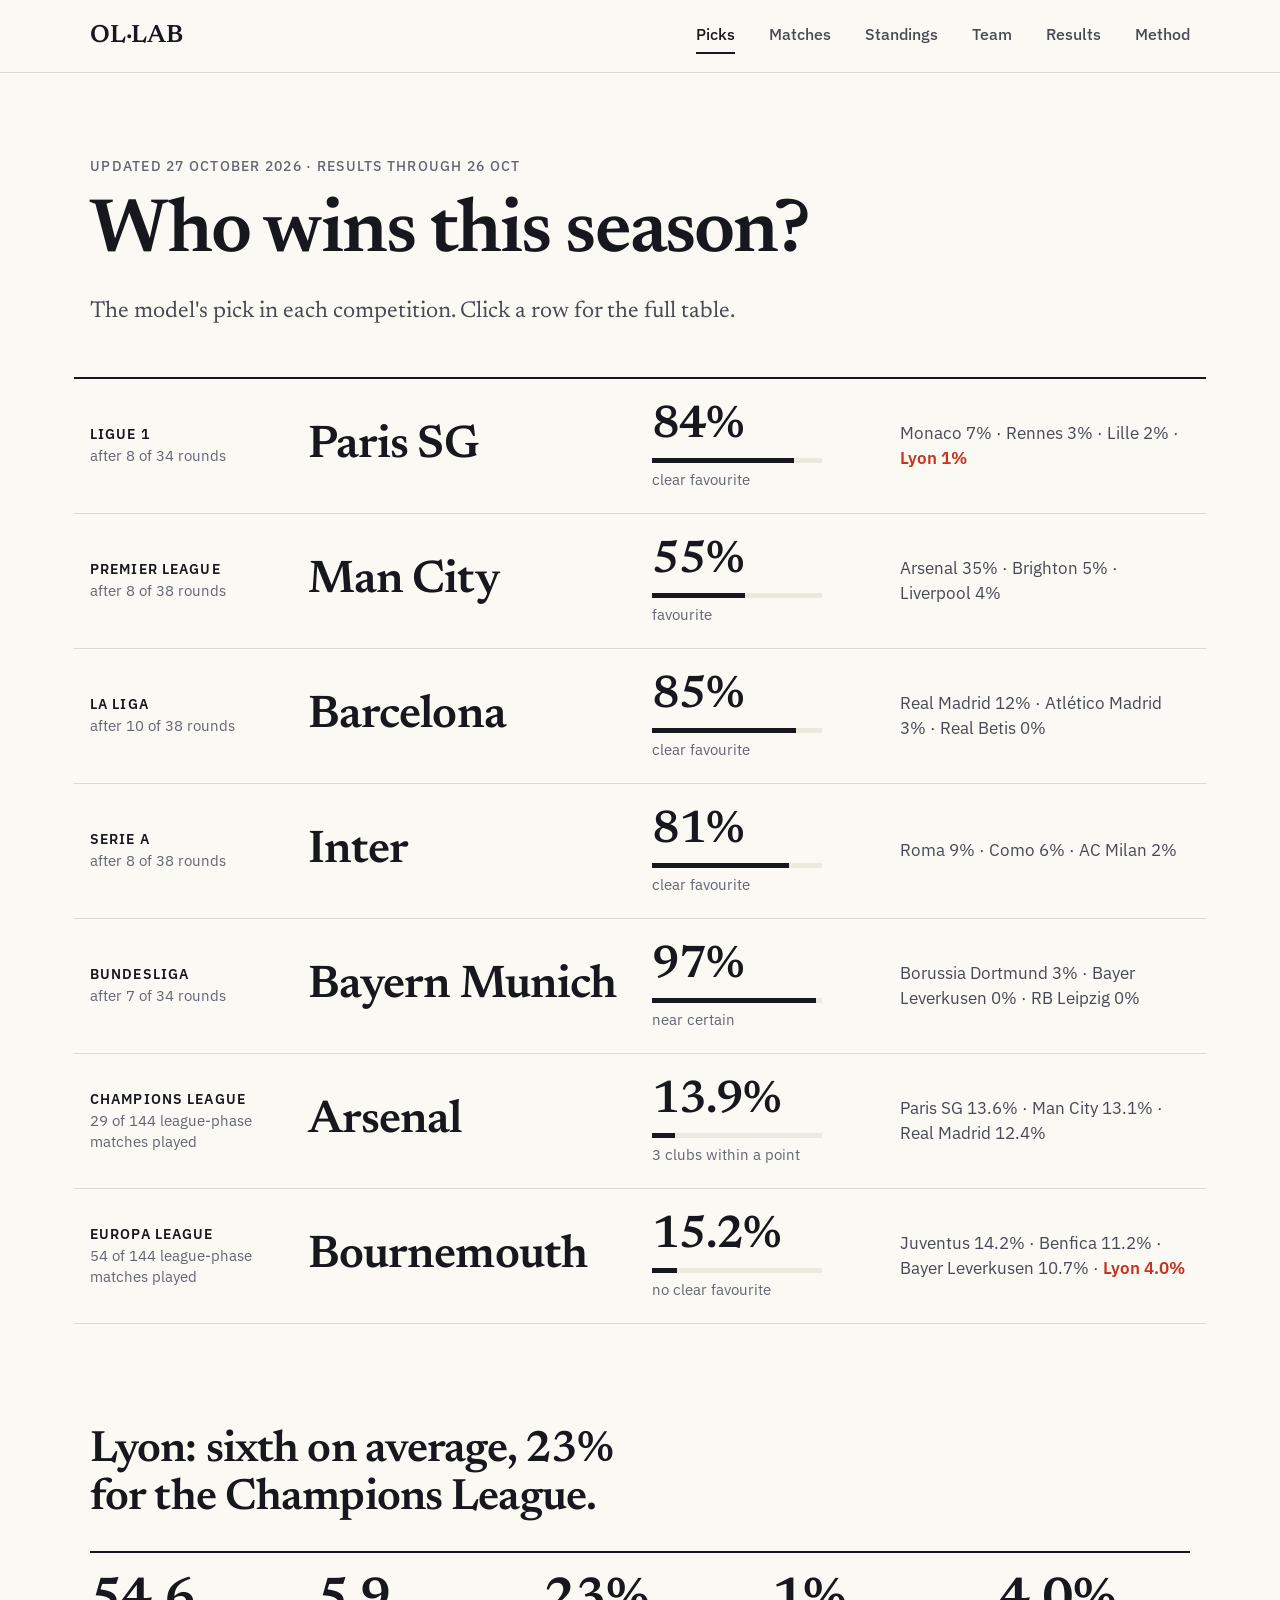
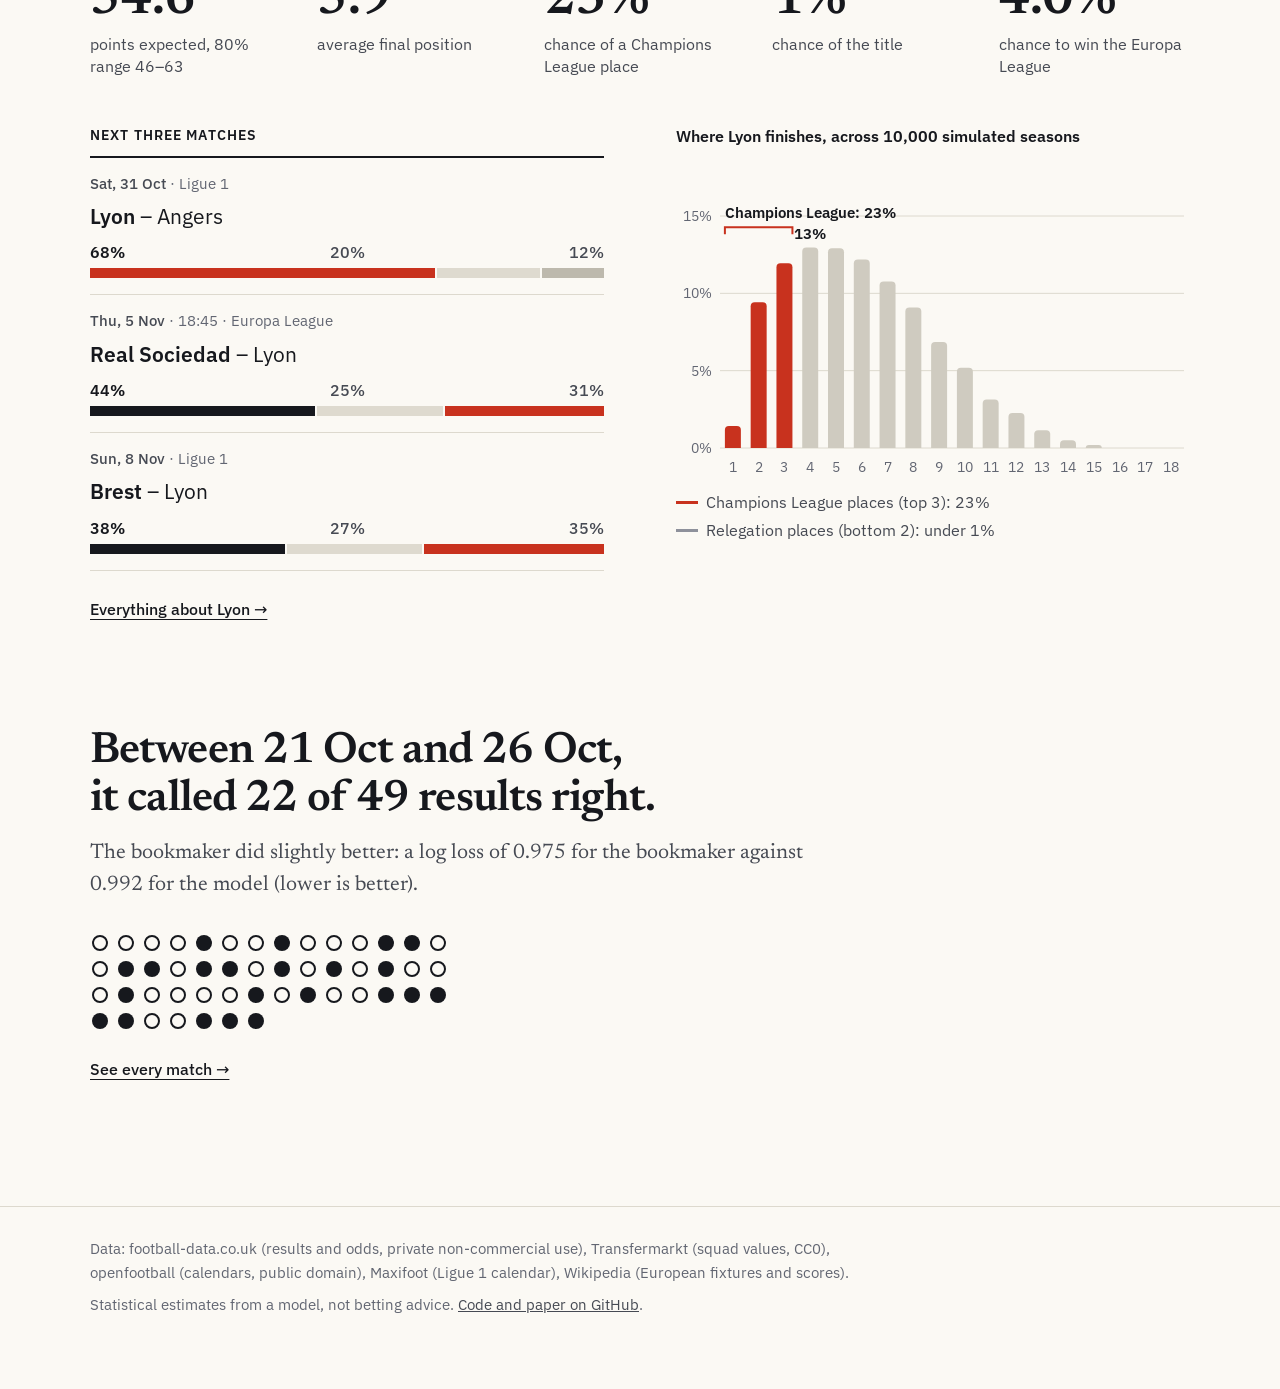
==== commit 2a6b1f22: "Prediction-first website in the editorial style: picks for 5 leagues + Champions League + Europa Lea" ====
--- a/site/ol-lab-standalone.html
+++ b/site/ol-lab-standalone.html
@@ -3,818 +3,584 @@
 <head>
 <meta charset="utf-8">
 <meta name="viewport" content="width=device-width, initial-scale=1">
-<title>OL·LAB — football forecasts, explained</title>
-<meta name="description" content="Walk-forward machine-learning forecasts for the five major European leagues, with Olympique Lyonnais as the case study: projected top 3, match probabilities, Monte Carlo seasons and a race between models.">
-<link rel="icon" href="data:image/svg+xml,%3Csvg xmlns='http://www.w3.org/2000/svg' viewBox='0 0 32 32'%3E%3Crect width='32' height='32' rx='7' fill='%23190a50'/%3E%3Cpath d='M16 5l9 5v12l-9 5-9-5V10z' fill='none' stroke='%235bc8ef' stroke-width='2'/%3E%3Ccircle cx='16' cy='16' r='3' fill='%23f5c542'/%3E%3C/svg%3E">
+<title>OL·LAB — who wins 2026/27, and what happens next</title>
+<meta name="description" content="Machine-learning predictions for the five major European leagues, the Champions League and the Europa League: the model's pick, every upcoming match, and a track record against the results. Olympique Lyonnais is the case study.">
+<link rel="icon" href="data:image/svg+xml,%3Csvg xmlns='http://www.w3.org/2000/svg' viewBox='0 0 32 32'%3E%3Crect width='32' height='32' fill='%23FBF9F4'/%3E%3Ccircle cx='16' cy='16' r='9' fill='%23C8321E'/%3E%3C/svg%3E">
 <style>
+/* OL·LAB — direction "Éditorial": paper, serif headlines, one accent colour reserved for Lyon.
+   Rules: nothing below 14 px, no decorative colour, hairlines instead of boxes. */
+@font-face { font-family: "Newsreader"; src: url([data-uri]) format("woff2"); font-weight: 400; font-style: normal; font-display: swap; }
+@font-face { font-family: "Newsreader"; src: url([data-uri]) format("woff2"); font-weight: 600; font-style: normal; font-display: swap; }
+@font-face { font-family: "Newsreader"; src: url([data-uri]) format("woff2"); font-weight: 400; font-style: italic; font-display: swap; }
+@font-face { font-family: "Plex"; src: url([data-uri]) format("woff2"); font-weight: 400; font-display: swap; }
+@font-face { font-family: "Plex"; src: url([data-uri]) format("woff2"); font-weight: 500; font-display: swap; }
+@font-face { font-family: "Plex"; src: url([data-uri]) format("woff2"); font-weight: 600; font-display: swap; }
+
 :root {
-  --navy: #1f2933; --indigo: #1f2933; --blue: #2f5d8c; --cyan: #2f5d8c; --green: #2e7d4f; --coral: #b4443c;
-  --amber: #a8741a; --yellow: #a8741a; --violet: #5b6b7c; --orange: #a8741a;
-  --bg: #f6f6f3; --card: #ffffff; --line: #e1e1db; --ink: #1d242c; --text: #39424c; --muted: #77808a; --soft: #f0f0ec;
-  --win: #2f5d8c; --draw: #c9ccd0; --loss: #b4443c;
-  --shadow: none; --radius: 6px;
-  --sans: -apple-system, "Segoe UI", Roboto, Helvetica, Arial, sans-serif;
-  --mono: ui-monospace, "SF Mono", Menlo, Consolas, monospace;
+  --paper: #FBF9F4; --panel: #F5F2EA; --ink: #16181D; --ink2: #464A53; --ink3: #626672;
+  --rule: #DDD9CE; --rule2: #EBE8DE; --gray: #CFCBC0; --mid: #8E919B; --accent: #C8321E;
+  --serif: "Newsreader", Georgia, "Times New Roman", serif;
+  --sans: "Plex", "IBM Plex Sans", system-ui, -apple-system, "Segoe UI", Roboto, sans-serif;
+  --gutter: clamp(20px, 4vw, 40px);
 }
 * { box-sizing: border-box; }
-html { scroll-behavior: smooth; }
-body { margin: 0; background: var(--bg); color: var(--text); font: 14px/1.5 var(--sans); }
-a { color: var(--blue); }
-b { font-weight: 650; color: var(--ink); }
-h1 { margin: 0; font-size: 22px; color: var(--ink); letter-spacing: -.01em; }
-h2 { margin: 0 0 8px; color: var(--ink); }
-.shell { display: flex; min-height: 100vh; }
-
-/* ---------------- sidebar */
-.side { width: 218px; flex: none; background: var(--navy); color: #cfc8f5; display: flex; flex-direction: column; padding: 18px 0 16px; position: sticky; top: 0; height: 100vh; transition: margin .25s; }
-.shell.collapsed .side { margin-left: -218px; }
-.brand { display: flex; align-items: center; gap: 10px; padding: 0 22px 22px; color: #fff; }
-.brand .hex { width: 28px; height: 28px; }
-.brand b { color: #fff; font-size: 17px; letter-spacing: .02em; } .brand small { display: block; color: #9a90d9; font-size: 10.5px; line-height: 1.1; }
-.nav { display: flex; flex-direction: column; gap: 2px; flex: 1; }
-.nav button { display: flex; align-items: center; gap: 14px; background: none; border: 0; color: #d6cffa; font: 500 14px var(--sans); padding: 12px 24px; cursor: pointer; text-align: left; border-left: 3px solid transparent; }
-.nav button svg { width: 17px; height: 17px; flex: none; fill: currentColor; opacity: .95; }
-.nav button:hover { color: #fff; background: rgba(255, 255, 255, .04); }
-.nav button.on { color: #5bc8ef; border-left-color: #5bc8ef; background: rgba(91, 200, 239, .07); }
-.side .cta { margin: 0 18px; background: #4f9be8; color: #fff; border: 0; border-radius: 9px; padding: 11px 14px; font: 600 13px var(--sans); cursor: pointer; text-align: center; text-decoration: none; }
-.side .cta:hover { background: #3f8bd8; }
-
-/* ---------------- main */
-.main { flex: 1; min-width: 0; }
-.topbar { position: sticky; top: 0; z-index: 10; display: flex; align-items: center; gap: 18px; flex-wrap: wrap; padding: 12px 26px; background: #fff; border-bottom: 1px solid var(--line); box-shadow: var(--shadow); }
-.topbar .hide { background: none; border: 0; color: var(--muted); font: 500 13px var(--sans); cursor: pointer; display: flex; gap: 8px; align-items: center; padding: 6px 0; }
-.picker { display: flex; gap: 10px; margin-left: 10px; flex-wrap: wrap; }
-.picker label { display: flex; align-items: center; gap: 7px; color: var(--muted); font-size: 12px; }
-select { background: #fff; color: var(--ink); border: 1px solid var(--line); border-radius: 9px; padding: 7px 10px; font: 13px var(--sans); min-width: 140px; }
-select:focus-visible, button:focus-visible, input:focus-visible, a:focus-visible { outline: 2px solid var(--blue); outline-offset: 2px; }
-.user { margin-left: auto; display: flex; align-items: center; gap: 10px; color: var(--ink); font-weight: 600; font-size: 13px; }
-.avatar { width: 34px; height: 34px; border-radius: 50%; background: linear-gradient(135deg, #4f9be8, #7c5cff); color: #fff; display: grid; place-items: center; font-size: 12px; font-weight: 700; }
-.content { padding: 22px 26px 40px; max-width: 1380px; }
-.tab { display: none; } .tab.on { display: block; animation: fade .3s ease; }
-@keyframes fade { from { opacity: 0; transform: translateY(5px); } to { opacity: 1; transform: none; } }
-.pagehead { margin-bottom: 16px; } .pagehead p { margin: 4px 0 0; color: var(--muted); max-width: 820px; }
-.eyebrow { font-size: 11.5px; color: var(--muted); letter-spacing: .04em; margin: 0 0 2px; }
-
-/* ---------------- cards */
-.card { background: var(--card); border: 1px solid var(--line); border-radius: var(--radius); padding: 16px 18px; box-shadow: var(--shadow); margin-bottom: 16px; }
-.card > h3, .h3 { margin: 0 0 12px; font-size: 13.5px; font-weight: 650; color: var(--ink); display: flex; align-items: center; gap: 8px; flex-wrap: wrap; }
-.chip { font-size: 11px; font-weight: 500; color: var(--blue); background: #eaf3fe; border-radius: 99px; padding: 1px 9px; }
-.chip.warn { color: #b9770e; background: #fff3dc; }
-.note { color: var(--muted); font-size: 12px; margin: 10px 0 0; } .note.top0 { margin-top: 0; }
-.grid { display: grid; gap: 16px; }
-.g4 { grid-template-columns: repeat(4, 1fr); } .g5 { grid-template-columns: repeat(5, 1fr); }
-.g-home { grid-template-columns: minmax(0, 7fr) minmax(280px, 3.2fr); align-items: start; }
-.g-lab { grid-template-columns: minmax(300px, 5fr) 7fr; align-items: start; }
-.g2 { grid-template-columns: 1fr 1fr; }
-@media (max-width: 1250px) { .g5 { grid-template-columns: repeat(3, 1fr); } .g4 { grid-template-columns: repeat(2, 1fr); } }
-@media (max-width: 1000px) { .g-home, .g-lab, .g2 { grid-template-columns: 1fr; } .shell:not(.collapsed) .side { position: fixed; z-index: 30; } }
-@media (max-width: 760px) { .g5 { grid-template-columns: 1fr 1fr; } .content, .topbar { padding-left: 14px; padding-right: 14px; } .shell:not(.collapsed) .side { box-shadow: 0 0 40px rgba(0,0,0,.4); } }
-@media (max-width: 520px) { .g5, .g4 { grid-template-columns: 1fr; } }
-
-/* KPI */
-.kpi { display: flex; justify-content: space-between; align-items: flex-start; gap: 10px; }
-.kpi .val { font-size: 26px; font-weight: 650; color: var(--ink); letter-spacing: -.02em; line-height: 1.15; }
-.kpi .lab { color: var(--muted); font-size: 12.5px; }
-.kpi .foot { margin-top: 14px; font-size: 12px; font-weight: 600; }
-.up { color: var(--green); } .down { color: var(--coral); } .flat { color: var(--muted); }
-.tile { width: 46px; height: 46px; border-radius: 11px; display: grid; place-items: center; flex: none; }
-.tile svg { width: 24px; height: 24px; fill: #fff; }
-.t-yellow { background: #f5c542; } .t-cyan { background: #5bc8ef; } .t-green { background: #4caf6a; } .t-violet { background: #7c5cff; } .t-coral { background: #ef6b6b; }
-.minibars { display: flex; align-items: flex-end; gap: 3px; height: 40px; margin-top: 8px; }
-.minibars i { flex: 1; background: #6a4fe3; border-radius: 2px 2px 0 0; min-height: 3px; }
-
-/* league cards */
-.lg { padding: 0; overflow: hidden; margin: 0; }
-.lg .head { padding: 14px 14px 0; color: #fff; position: relative; min-height: 118px; }
-.lg .head .lname { font-size: 12px; opacity: .92; font-weight: 600; letter-spacing: .02em; }
-.lg .head .champ { font-size: 18px; font-weight: 700; line-height: 1.2; margin-top: 3px; }
-.lg .head .cprob { font-size: 12px; opacity: .95; }
-.lg .head svg { position: absolute; left: 0; right: 0; bottom: 0; width: 100%; height: 56px; }
-.lg.c0 .head { background: linear-gradient(135deg, #f5a83a, #f0922a); } .lg.c1 .head { background: linear-gradient(135deg, #82b440, #5f9b32); }
-.lg.c2 .head { background: linear-gradient(135deg, #1d1558, #2d2078); } .lg.c3 .head { background: linear-gradient(135deg, #3b82f6, #2a62d9); } .lg.c4 .head { background: linear-gradient(135deg, #8b5cf6, #6a3fd6); }
-.lg .body { padding: 8px 14px 12px; }
-.lg .row { display: grid; grid-template-columns: 22px 1fr auto; gap: 8px; align-items: center; padding: 7px 0; border-bottom: 1px solid var(--soft); cursor: pointer; }
-.lg .row:last-child { border-bottom: 0; } .lg .row:hover .tn { color: var(--blue); }
-.medal { width: 22px; height: 22px; border-radius: 50%; display: grid; place-items: center; font-size: 11px; font-weight: 700; color: #fff; }
-.m1 { background: #f2b21f; } .m2 { background: #a7afc6; } .m3 { background: #c98a5a; }
-.tn { font-weight: 600; color: var(--ink); font-size: 13px; } .ts { color: var(--muted); font-size: 11px; display: block; font-weight: 400; }
-.pill { font: 600 11.5px var(--mono); color: var(--ink); background: var(--soft); border-radius: 7px; padding: 2px 7px; }
-
-/* upcoming list */
-.up-day { color: var(--muted); font-size: 14px; margin: 0 0 8px; padding-bottom: 8px; border-bottom: 1px solid var(--line); }
-.up-item { display: flex; gap: 12px; align-items: center; padding: 8px 0; cursor: pointer; }
-.up-item:hover .ut { color: var(--blue); }
-.up-ico { width: 38px; height: 38px; border-radius: 10px; background: #fff; box-shadow: 0 2px 8px rgba(40, 30, 110, .12); display: grid; place-items: center; flex: none; font-weight: 800; }
-.up-ico.u { color: var(--green); } .up-ico.d { color: var(--amber); } .up-ico.n { color: var(--muted); }
-.ut { font-weight: 600; color: var(--ink); font-size: 13px; line-height: 1.25; } .us { color: var(--muted); font-size: 11.5px; }
-
-/* tables */
-.tablewrap { overflow-x: auto; }
-table { width: 100%; border-collapse: collapse; font-size: 13px; }
-th { text-align: left; color: var(--muted); font-weight: 600; font-size: 11.5px; padding: 8px 10px; border-bottom: 1px solid var(--line); white-space: nowrap; }
-td { padding: 9px 10px; border-bottom: 1px solid var(--soft); color: var(--ink); white-space: nowrap; }
-td.num { font-family: var(--mono); font-size: 12.5px; }
-tr.sel td { background: #eef5ff; }
-.cellbar { display: inline-block; height: 6px; border-radius: 3px; vertical-align: middle; margin-right: 7px; }
-.status { font-size: 11px; font-weight: 600; border-radius: 6px; padding: 3px 10px; color: #fff; display: inline-block; }
-.s-green { background: #4caf6a; } .s-red { background: #ef6b6b; } .s-blue { background: #4f9be8; } .s-grey { background: #9aa3c0; } .s-amber { background: #f2a33a; }
-
-/* winner tiles */
-.winner { display: flex; gap: 14px; align-items: flex-start; }
-.winner .tile { width: 52px; height: 52px; }
-.winner h4 { margin: 0 0 4px; font-size: 14px; color: var(--ink); } .winner p { margin: 0; color: var(--muted); font-size: 12.5px; }
-.winner .tag { display: inline-block; margin-top: 8px; }
-
-/* team card / lab */
-.teamcard .name { font-size: 22px; font-weight: 700; color: var(--ink); } .teamcard .sub { color: var(--muted); font-size: 12px; }
-.stats { display: grid; grid-template-columns: repeat(4, 1fr); gap: 8px; margin: 12px 0 8px; }
-.stat { background: var(--soft); border-radius: 10px; padding: 9px 10px; }
-.stat b { display: block; font: 650 17px var(--mono); color: var(--ink); } .stat span { font-size: 11px; color: var(--muted); } .stat small { display: block; color: var(--muted); font: 11px var(--mono); }
-#spark { width: 100%; height: 90px; display: block; }
-.next3 { display: grid; gap: 12px; }
-.mcard { background: #fff; border: 1px solid var(--line); border-radius: 12px; padding: 13px 14px; box-shadow: var(--shadow); }
-.mcard.first { border-color: #bcd9fb; box-shadow: 0 0 0 3px rgba(79, 155, 232, .12); }
-.mcard .meta { display: flex; justify-content: space-between; align-items: center; font-size: 11.5px; color: var(--muted); }
-.badge-n { font-weight: 700; color: var(--blue); background: #eaf3fe; border-radius: 6px; padding: 1px 8px; font-size: 11px; }
-.badge-n.stale { color: #b9770e; background: #fff3dc; }
-.mcard h4 { margin: 8px 0 10px; font-size: 15.5px; color: var(--ink); } .mcard h4 .vs { color: var(--muted); font-weight: 400; padding: 0 4px; }
-.venue { font: 700 10.5px var(--mono); border-radius: 5px; padding: 1px 6px; margin-left: 6px; } .venue.H { background: #e3f5ea; color: #2f8f4e; } .venue.A { background: #fff1db; color: #c27a13; }
-.mline { display: flex; justify-content: space-between; gap: 8px; flex-wrap: wrap; font-size: 12px; color: var(--muted); margin-top: 7px; } .mline b { font-family: var(--mono); }
-.pick { display: grid; grid-template-columns: 1fr auto; gap: 8px; margin: 8px 0; } .pick select { min-width: 0; width: 100%; }
-.empty { color: var(--muted); font-size: 12.5px; border: 1px dashed #cfd5ea; border-radius: 10px; padding: 10px; }
-.pbar { display: flex; height: 34px; border-radius: 9px; overflow: hidden; gap: 2px; background: #fff; }
-.pbar.big { height: 56px; border-radius: 12px; }
-.pbar .seg { width: 0; transition: width 1s cubic-bezier(.2, .8, .2, 1); display: flex; align-items: center; justify-content: center; font: 700 12.5px var(--mono); color: #fff; overflow: hidden; white-space: nowrap; }
-.pbar.big .seg { font-size: 16px; } .pbar.on .seg { width: var(--w); }
-.seg.win { background: linear-gradient(90deg, #4f9be8, #3b82f6); } .seg.draw { background: #cdd2e8; color: #4a4870; } .seg.loss { background: linear-gradient(90deg, #ef6b6b, #e5484d); }
-.plegend { display: flex; justify-content: space-between; font-size: 11.5px; color: var(--muted); margin-top: 6px; } .plegend i { display: inline-block; width: 9px; height: 9px; border-radius: 3px; margin-right: 5px; }
-.sim-controls { display: flex; gap: 14px; align-items: flex-end; flex-wrap: wrap; margin-bottom: 12px; }
-.sim-controls label { display: flex; flex-direction: column; gap: 3px; font-size: 11.5px; color: var(--muted); } .sim-controls select { min-width: 200px; }
-.seg-toggle { display: inline-flex; border: 1px solid var(--line); border-radius: 9px; overflow: hidden; }
-.seg-toggle button { background: #fff; color: var(--muted); border: 0; padding: 8px 15px; cursor: pointer; font: 500 13px var(--sans); } .seg-toggle button.on { background: var(--navy); color: #fff; }
-.match-title { font-size: 17px; font-weight: 650; color: var(--ink); margin: 4px 0 12px; } .match-title small { color: var(--muted); font-weight: 400; font-size: 12px; }
-.facts { display: grid; grid-template-columns: repeat(3, 1fr); gap: 8px; margin-top: 12px; }
-@media (max-width: 560px) { .facts, .stats { grid-template-columns: repeat(2, 1fr); } }
-.wf-axis { display: flex; justify-content: space-between; font-size: 11px; color: var(--muted); margin: 0 66px 2px 128px; }
-.wf-row { display: grid; grid-template-columns: 118px 1fr 56px; gap: 10px; align-items: center; margin: 6px 0; font-size: 12.5px; }
-.wf-row .lab { color: var(--text); text-align: right; }
-.wf-track { position: relative; height: 20px; background: var(--soft); border-radius: 6px; } .wf-track::after { content: ""; position: absolute; left: 50%; top: -3px; bottom: -3px; width: 1px; background: #c6cbe3; }
-.wf-bar { position: absolute; top: 3px; bottom: 3px; width: 0; border-radius: 4px; transition: width .8s cubic-bezier(.2, .8, .2, 1); }
-.wf-bar.pos { left: 50%; background: linear-gradient(90deg, #4f9be8, #3b82f6); } .wf-bar.neg { right: 50%; background: linear-gradient(270deg, #ef6b6b, #e5484d); }
-.wf-val { font: 600 12.5px var(--mono); } .wf-total { border-top: 1px solid var(--line); padding-top: 8px; margin-top: 10px; }
-button.ghost { background: #fff; color: var(--muted); border: 1px solid var(--line); border-radius: 9px; padding: 7px 12px; cursor: pointer; font: 500 13px var(--sans); margin-top: 8px; } button.ghost:hover { color: var(--ink); border-color: var(--blue); }
-button.primary { background: var(--blue); color: #fff; border: 0; border-radius: 9px; padding: 9px 18px; font: 600 13px var(--sans); cursor: pointer; } button.primary:hover { background: #3f8bd8; }
-
-/* monte carlo / arena / model */
-.controls { display: flex; gap: 12px; align-items: center; flex-wrap: wrap; } .controls .counter { margin-left: auto; font: 12.5px var(--mono); color: var(--muted); } .controls .counter b { color: var(--blue); }
-.speed { display: flex; align-items: center; gap: 8px; color: var(--muted); font-size: 12.5px; } .scrub { flex: 1; min-width: 160px; } input[type=range] { accent-color: var(--blue); }
-.ticker { font: 13px var(--mono); color: var(--text); border-left: 4px solid var(--violet); } .ticker b { color: var(--blue); } .ticker em { color: #c27a13; font-style: normal; }
-svg text { font-family: var(--sans); }
-.probs { display: grid; grid-template-columns: repeat(5, 1fr); gap: 8px; margin-top: 12px; } @media (max-width: 700px) { .probs { grid-template-columns: repeat(2, 1fr); } }
-#ar-canvas, #nn-canvas { width: 100%; display: block; }
-.legend { display: flex; gap: 8px 18px; flex-wrap: wrap; margin-top: 10px; font-size: 12px; } .legend span { display: inline-flex; align-items: center; gap: 6px; color: var(--text); } .legend i { width: 14px; height: 4px; border-radius: 2px; display: inline-block; } .legend b { font-family: var(--mono); }
-.chosen { border: 1.5px solid #bcd9fb; } .chosen h2 { font-size: 22px; margin: 8px 0; } .badge { display: inline-block; font: 700 10.5px var(--mono); letter-spacing: .12em; background: #eaf3fe; color: var(--blue); border-radius: 6px; padding: 3px 9px; }
-.why { padding-left: 18px; margin: 8px 0 0; } .why li { margin: 6px 0; }
-.pipeline { display: grid; grid-template-columns: repeat(5, 1fr); gap: 10px; margin-bottom: 16px; }
-.step { background: #fff; border: 1px solid var(--line); border-radius: 12px; padding: 13px; position: relative; box-shadow: var(--shadow); }
-.step .no { font: 700 11px var(--mono); color: var(--violet); } .step h3 { margin: 3px 0 5px; font-size: 14px; color: var(--ink); } .step p { margin: 0; color: var(--muted); font-size: 12px; }
-.step::after { content: "→"; position: absolute; right: -12px; top: 50%; color: var(--blue); z-index: 2; font-size: 17px; } .step:last-child::after { display: none; }
-@media (max-width: 900px) { .pipeline { grid-template-columns: 1fr; } .step::after { display: none; } }
-.gloss dt { color: var(--blue); font-weight: 650; margin-top: 9px; } .gloss dd { margin: 2px 0 0; color: var(--text); font-size: 13px; }
-.limits { padding-left: 18px; margin: 0; } .limits li { margin: 6px 0; }
-footer { padding: 18px 26px 40px; color: var(--muted); font-size: 12px; border-top: 1px solid var(--line); max-width: 1380px; }
-@media (prefers-reduced-motion: reduce) { * { animation: none !important; transition: none !important; } }
-
-/* ---------------- calmer theme: flat, neutral, one accent colour */
-.tab.on { animation: none; }
-.side { background: var(--navy); }
-.brand .hex { display: none; } .brand { padding-bottom: 26px; }
-.nav button { color: #c3cad1; border-left-width: 2px; } .nav button svg { display: none; }
-.nav button.on { color: #fff; border-left-color: #fff; background: rgba(255,255,255,.07); }
-.side .cta { background: transparent; border: 1px solid #5b6672; color: #e6e9ec; border-radius: 4px; } .side .cta:hover { background: rgba(255,255,255,.08); }
-.avatar { display: none; }
-.topbar { box-shadow: none; }
-.card { box-shadow: none; }
-.chip, .chip.warn { background: none; color: var(--muted); border: 0; padding: 0; font-size: 12px; font-weight: 400; }
-.chip::before { content: "· "; }
-.tile, .winner .tile, .minibars { display: none; }
-.kpi .val { font-size: 24px; font-weight: 600; }
-.kpi .foot { font-weight: 400; margin-top: 6px; }
-.down { color: var(--coral); } .up { color: var(--green); }
-.lg .head { background: none !important; color: var(--ink); min-height: 0; padding: 14px 16px 6px; border-bottom: 1px solid var(--line); }
-.lg .head .lname { font-size: 11.5px; color: var(--muted); text-transform: uppercase; letter-spacing: .06em; font-weight: 600; opacity: 1; }
-.lg .head .champ { font-size: 17px; font-weight: 650; }
-.lg .head .cprob { color: var(--muted); opacity: 1; padding-bottom: 6px; }
-.lg .head svg { display: none; }
-.lg .body { padding: 4px 16px 10px; }
-.medal, .m1, .m2, .m3 { background: none; color: var(--muted); font-weight: 600; width: 16px; height: auto; border-radius: 0; }
-.pill { background: none; padding: 0; color: var(--ink); font-weight: 500; }
-.up-ico, .up-ico.u, .up-ico.d, .up-ico.n { box-shadow: none; background: none; border: 0; width: 22px; height: auto; font-size: 15px; }
-.up-ico.u { color: var(--green); } .up-ico.d { color: var(--coral); } .up-ico.n { color: var(--muted); }
-.up-item { padding: 7px 0; border-bottom: 1px solid var(--soft); }
-.mcard, .step, .stat { box-shadow: none; border-radius: 6px; }
-.mcard.first { box-shadow: none; border-color: var(--blue); }
-.badge-n { background: none; padding: 0; color: var(--blue); }
-.badge, .badge-n.stale { background: none; padding: 0; }
-.venue.H, .venue.A { background: var(--soft); color: var(--text); }
-.seg.win { background: var(--win); } .seg.loss { background: var(--loss); } .seg.draw { background: var(--draw); }
-.wf-bar.pos { background: var(--win); } .wf-bar.neg { background: var(--loss); }
-.pbar, .pbar.big, .wf-track, button.ghost, button.primary, select, .seg-toggle, .empty { border-radius: 4px; }
-button.primary { background: var(--ink); } button.primary:hover { background: #000; }
-tr.sel td { background: var(--soft); }
-.status { border-radius: 3px; }
-.chosen { border: 1px solid var(--ink); }
-.ticker { border-left-color: var(--ink); }
-.step .no { color: var(--muted); } .step::after { color: var(--muted); }
-
-/* ---------------- alignment */
-.grid > *, .g-home > *, .g2 > * { min-width: 0; }
-.g2, .g4, .g5 { align-items: stretch; }
-.grid > .card, .lg { margin-bottom: 0; }
-.g2 > .card { height: 100%; }
-.content { overflow-x: clip; }
-.tablewrap { overflow-x: auto; }
-td, th { white-space: nowrap; } td:first-child { white-space: normal; }
-@media (max-width: 1100px) { .g5 { grid-template-columns: repeat(2, 1fr); } .g5 > :last-child:nth-child(odd) { grid-column: 1 / -1; } }
-@media (max-width: 760px) { .g4 { grid-template-columns: 1fr 1fr; } }
-.ok, .ko { font-weight: 600; } .ok { color: var(--green); } .ko { color: var(--coral); }
-td.pk b { color: var(--ink); }
-.seg-toggle button.on { background: var(--ink); }
-.callout { border-left: 3px solid var(--ink); background: var(--soft); padding: 10px 14px; font-size: 13px; color: var(--text); margin: 0 0 16px; border-radius: 0 4px 4px 0; }
-.g-home > div > .grid { margin-bottom: 16px; }
+html { scroll-behavior: smooth; -webkit-text-size-adjust: 100%; }
+body { margin: 0; background: var(--paper); color: var(--ink); font: 400 19px/1.55 var(--serif); -webkit-font-smoothing: antialiased; }
+a { color: inherit; }
+button { font: inherit; color: inherit; }
+:focus-visible { outline: 2px solid var(--accent); outline-offset: 3px; }
+.wrap { max-width: 1180px; margin: 0 auto; padding: 0 var(--gutter); }
+main { padding-bottom: 40px; outline: none; }
+.num { font-variant-numeric: tabular-nums; }
+
+/* ---------- masthead */
+.mast { border-bottom: 1px solid var(--rule); }
+.mast .wrap { display: flex; align-items: center; justify-content: space-between; height: 72px; }
+.mark { font: 600 25px var(--serif); letter-spacing: -.01em; text-decoration: none; }
+nav a { font: 500 16px var(--sans); margin-left: 30px; color: var(--ink2); text-decoration: none; padding: 8px 0; border-bottom: 2px solid transparent; }
+nav a:hover { color: var(--ink); }
+nav a[aria-current="page"] { color: var(--ink); border-bottom-color: var(--ink); }
+@media (max-width: 800px) {
+  .mast .wrap { flex-wrap: wrap; height: auto; padding-top: 14px; }
+  nav { width: 100%; overflow-x: auto; white-space: nowrap; margin: 4px calc(var(--gutter) * -1) 0; padding: 0 var(--gutter) 10px; }
+  nav a { margin: 0 24px 0 0; }
+}
+
+/* ---------- page heads */
+.head { padding-top: clamp(40px, 7vw, 84px); }
+.eyebrow { font: 500 14px var(--sans); letter-spacing: .09em; text-transform: uppercase; color: var(--ink3); margin: 0 0 20px; }
+h1 { font: 600 clamp(42px, 7vw, 76px)/1.02 var(--serif); letter-spacing: -.025em; margin: 0 0 22px; max-width: 12em; text-wrap: balance; }
+h2 { font: 600 clamp(30px, 4vw, 44px)/1.08 var(--serif); letter-spacing: -.02em; margin: 0 0 14px; max-width: 18em; text-wrap: balance; }
+h3 { font: 600 14px var(--sans); letter-spacing: .08em; text-transform: uppercase; margin: 0 0 12px; }
+.stand { font: 400 clamp(19px, 2.2vw, 23px)/1.5 var(--serif); color: var(--ink2); max-width: 34em; margin: 0 0 18px; }
+.lead { font: 400 clamp(18px, 2vw, 21px)/1.5 var(--serif); color: var(--ink2); max-width: 36em; margin: 0 0 32px; }
+.block { padding-top: clamp(64px, 9vw, 104px); }
+.small { font: 400 16px/1.55 var(--sans); color: var(--ink2); }
+.muted { color: var(--ink3); }
+.link { font: 500 16px var(--sans); text-underline-offset: 4px; }
+.cta { display: inline-block; margin-top: 28px; }
+
+/* ---------- picks */
+.picks { list-style: none; margin: clamp(32px, 5vw, 48px) -16px 0; padding: 0; border-top: 2px solid var(--ink); }
+.pick { display: grid; grid-template-columns: 190px minmax(0, 1.25fr) 220px minmax(0, 1.15fr); gap: 8px 28px; align-items: center; padding: 24px 16px; border-bottom: 1px solid var(--rule); text-decoration: none; color: inherit; }
+.pick:hover { background: var(--panel); }
+.pk-comp b { font: 600 14px var(--sans); letter-spacing: .08em; text-transform: uppercase; display: block; }
+.pk-comp small { font: 400 15px/1.35 var(--sans); color: var(--ink3); display: block; margin-top: 3px; }
+.pk-name { font: 600 clamp(30px, 3.6vw, 46px)/1.05 var(--serif); letter-spacing: -.02em; }
+.pk-p b { font: 600 clamp(30px, 3.6vw, 46px)/1 var(--serif); letter-spacing: -.02em; }
+.bar1 { display: block; height: 5px; background: var(--rule2); margin-top: 9px; max-width: 170px; }
+.bar1 i { display: block; height: 100%; background: var(--ink); }
+.pk-verdict { font: 400 15px var(--sans); color: var(--ink3); margin-top: 7px; }
+.pk-more { font: 400 17px/1.5 var(--sans); color: var(--ink2); }
+.pk-more em, .me { font-style: normal; color: var(--accent); font-weight: 600; }
+@media (max-width: 900px) {
+  .pick { grid-template-columns: 1fr auto; padding: 22px 16px; }
+  .pk-comp, .pk-more { grid-column: 1 / -1; }
+  .pk-comp b, .pk-comp small { display: inline; } .pk-comp small { margin-left: 10px; }
+}
+
+/* ---------- Lyon block / team page */
+.cols { display: grid; grid-template-columns: minmax(0, 1fr) minmax(0, 1fr); gap: clamp(36px, 6vw, 72px); align-items: start; }
+@media (max-width: 960px) { .cols { grid-template-columns: 1fr; } }
+.figs { display: grid; grid-template-columns: repeat(auto-fit, minmax(150px, 1fr)); gap: 22px 36px; margin: 28px 0 0; padding-top: 22px; border-top: 2px solid var(--ink); }
+.fig .v { font: 600 clamp(36px, 4.4vw, 52px)/1 var(--serif); letter-spacing: -.02em; }
+.fig .l { font: 400 16px/1.4 var(--sans); color: var(--ink2); margin-top: 6px; }
+.chart-t { font: 600 16px var(--sans); margin: 0 0 6px; }
+.chart { width: 100%; }
+.chart svg { display: block; font-family: var(--sans); }
+svg.rng { display: block; } svg.dotgrid { font-family: var(--sans); }
+.upnext { list-style: none; padding: 0; margin: 0; border-top: 2px solid var(--ink); }
+.upnext li { padding: 16px 0; border-bottom: 1px solid var(--rule); }
+.upnext .fx { display: block; padding: 0; border: 0; cursor: default; background: none; }
+.upnext .when { display: block; margin-bottom: 8px; }
+.upnext .teams { display: block; font-size: 21px; margin-bottom: 12px; }
+.upnext .teams .t { display: inline; }
+.upnext .teams .t + .t:before { content: " – "; font-weight: 400; }
+.upnext .p3 { margin-top: 0; }
+.empty { font: 400 17px var(--sans); color: var(--ink2); padding: 22px 0; border-bottom: 1px solid var(--rule); }
+
+/* ---------- fixtures */
+.when { font: 400 15px/1.35 var(--sans); color: var(--ink3); }
+.when b { font-weight: 500; color: var(--ink2); }
+.fx { display: grid; grid-template-columns: 72px minmax(0, 1fr) minmax(220px, 340px); gap: 8px 28px; align-items: center; padding: 16px 0; border-bottom: 1px solid var(--rule); width: 100%; text-align: left; background: none; border-left: 0; border-right: 0; border-top: 0; cursor: pointer; }
+.fx:hover, .fx[aria-expanded="true"] { background: var(--panel); }
+.fx[aria-expanded="true"] { border-bottom-color: transparent; }
+.teams { font: 400 18px/1.35 var(--sans); }
+.teams .t { display: block; }
+.teams .fav { font-weight: 600; }
+.p3 { display: block; width: 100%; }
+.p3 .nums { display: flex; justify-content: space-between; font: 500 16px var(--sans); font-variant-numeric: tabular-nums; margin-bottom: 6px; color: var(--ink2); }
+.p3 .nums .fav { font-weight: 600; color: var(--ink); }
+.p3 .seg { display: flex; gap: 2px; height: 10px; }
+.p3 .seg i { display: block; height: 100%; }
+.sf { background: var(--ink); } .so { background: #BDB9AD; } .sd { background: #DEDACF; } .sx { background: var(--accent); }
+.late { font: 500 14px var(--sans); color: var(--accent); }
+.fxlist { margin: 0; padding: 0; list-style: none; }
+.notime .fx { grid-template-columns: minmax(0, 1fr) minmax(220px, 340px); } .notime .when { display: none; }
+.day { font: 600 22px var(--serif); margin: 36px 0 4px; padding-bottom: 8px; border-bottom: 2px solid var(--ink); display: flex; justify-content: space-between; align-items: baseline; gap: 16px; }
+.day small { font: 400 15px var(--sans); color: var(--ink3); }
+.detail { padding: 8px 0 26px; border-bottom: 1px solid var(--rule); background: var(--panel); }
+.detail .in { display: grid; grid-template-columns: minmax(0, 1.4fr) minmax(0, 1fr); gap: 28px 56px; padding: 6px 16px 0; }
+@media (max-width: 800px) { .detail .in { grid-template-columns: 1fr; } }
+.why { display: grid; grid-template-columns: 112px 1fr 58px; gap: 8px 12px; align-items: center; font: 400 16px var(--sans); }
+.why .tr { position: relative; height: 12px; background: var(--rule2); }
+.why .tr:after { content: ""; position: absolute; left: 50%; top: -3px; bottom: -3px; width: 1px; background: var(--mid); }
+.why .tr i { position: absolute; top: 0; bottom: 0; background: var(--ink); }
+.why .tr i.neg { background: var(--mid); }
+.why .v { text-align: right; font-variant-numeric: tabular-nums; }
+.why .tot { font-weight: 600; }
+.facts { font: 400 16px/1.6 var(--sans); color: var(--ink2); margin: 0; }
+.facts dt { font-weight: 600; color: var(--ink); margin-top: 10px; } .facts dd { margin: 0; }
+@media (max-width: 760px) {
+  .fx, .notime .fx { grid-template-columns: 1fr; gap: 10px; padding: 18px 0; }
+  .when { display: flex; gap: 12px; }
+}
+
+/* ---------- controls */
+.controls { display: flex; flex-wrap: wrap; gap: 14px 28px; align-items: center; margin: 26px 0 6px; }
+.tabs { display: flex; flex-wrap: wrap; gap: 4px 24px; border-bottom: 1px solid var(--rule); margin-top: 34px; width: 100%; }
+.tabs button { background: none; border: 0; border-bottom: 3px solid transparent; padding: 10px 0 9px; margin-bottom: -1px; font: 500 16px var(--sans); color: var(--ink2); cursor: pointer; }
+.tabs button:hover { color: var(--ink); }
+@media (max-width: 700px) { .tabs { flex-wrap: nowrap; overflow-x: auto; scrollbar-width: none; margin-right: calc(var(--gutter) * -1); padding-right: var(--gutter); } .tabs button { white-space: nowrap; flex: none; } }
+.tabs button[aria-selected="true"] { color: var(--ink); border-bottom-color: var(--ink); }
+label.sel { display: inline-flex; align-items: center; gap: 10px; font: 500 15px var(--sans); color: var(--ink2); }
+select { font: 400 16px var(--sans); color: var(--ink); background-color: var(--paper); border: 1px solid var(--ink); border-radius: 0; padding: 9px 34px 9px 12px; appearance: none; -webkit-appearance: none; background-image: linear-gradient(45deg, transparent 50%, var(--ink) 50%), linear-gradient(135deg, var(--ink) 50%, transparent 50%); background-position: calc(100% - 17px) 55%, calc(100% - 12px) 55%; background-size: 5px 5px, 5px 5px; background-repeat: no-repeat; max-width: 100%; }
+.step { display: inline-flex; align-items: center; gap: 8px; }
+.step button { background: none; border: 1px solid var(--ink); width: 40px; height: 40px; font: 500 18px var(--sans); cursor: pointer; }
+.step button:disabled { opacity: .3; cursor: default; }
+.step button:not(:disabled):hover { background: var(--ink); color: var(--paper); }
+.step span { min-width: 170px; text-align: center; font: 600 16px var(--sans); }
+
+/* ---------- tables */
+.tw { overflow-x: auto; margin-top: 28px; }
+table { width: 100%; border-collapse: collapse; font: 400 17px var(--sans); }
+th { font: 600 14px var(--sans); letter-spacing: .04em; text-align: left; padding: 0 12px 10px 0; border-bottom: 2px solid var(--ink); vertical-align: bottom; white-space: nowrap; }
+td { padding: 11px 12px 11px 0; border-bottom: 1px solid var(--rule); white-space: nowrap; }
+th.r, td.r { text-align: right; font-variant-numeric: tabular-nums; }
+td.t { font-weight: 500; }
+tr.me td { background: #FBEEE9; }
+tr.me td.t { color: var(--accent); font-weight: 600; box-shadow: inset 4px 0 0 var(--accent); padding-left: 12px; }
+tr.cut td { border-bottom: 1px solid var(--ink); }
+.rng { display: block; }
+.dot { display: inline-block; width: 12px; height: 12px; border-radius: 50%; vertical-align: -1px; margin-right: 8px; }
+.dot.ok { background: var(--ink); } .dot.no { border: 2px solid var(--ink); }
+.ok-t { font-weight: 600; } .no-t { color: var(--ink2); }
+
+/* ---------- results */
+.sumrow { display: grid; grid-template-columns: repeat(auto-fit, minmax(240px, 1fr)); gap: 28px 44px; margin: 36px 0 0; padding-top: 22px; border-top: 2px solid var(--ink); }
+.sumrow .l { font: 500 15px var(--sans); color: var(--ink3); margin-bottom: 6px; }
+.sumrow .v { font: 600 clamp(40px, 5vw, 56px)/1 var(--serif); letter-spacing: -.02em; }
+.sumrow .s { font: 400 16px/1.5 var(--sans); color: var(--ink2); margin-top: 8px; }
+.dotgrid { display: block; margin-top: 8px; }
+.callout { border-left: 3px solid var(--ink); padding: 4px 0 4px 18px; margin: 28px 0 0; font: 400 17px/1.55 var(--sans); color: var(--ink2); max-width: 46em; }
+
+/* ---------- method */
+.prose { max-width: 40em; }
+.prose p { margin: 0 0 18px; }
+.formula { font: italic 400 clamp(19px, 2.4vw, 24px)/1.6 var(--serif); margin: 18px 0 22px; padding: 14px 0; border-top: 1px solid var(--rule); border-bottom: 1px solid var(--rule); overflow-x: auto; white-space: nowrap; }
+.list { margin: 0 0 18px; padding-left: 22px; } .list li { margin: 0 0 8px; }
+.legend { display: flex; flex-wrap: wrap; gap: 8px 24px; font: 400 16px var(--sans); color: var(--ink2); margin-top: 10px; }
+.legend i { display: inline-block; width: 22px; height: 3px; vertical-align: 4px; margin-right: 8px; }
+.chart.ar { margin-top: 12px; }
+
+/* ---------- footer */
+footer { margin-top: clamp(72px, 10vw, 120px); border-top: 1px solid var(--rule); padding: 30px 0 64px; font: 400 15px/1.6 var(--sans); color: var(--ink3); }
+footer p { max-width: 54em; margin: 0 0 8px; }
+footer a { color: var(--ink2); }
 
 </style>
 </head>
 <body>
-<div class="shell" id="shell">
-  <aside class="side" aria-label="Navigation">
-    <div class="brand">
-      <svg class="hex" viewBox="0 0 32 32" aria-hidden="true"><path d="M16 3l11 6v14l-11 6-11-6V9z" fill="none" stroke="#5bc8ef" stroke-width="2.2"/><path d="M16 11l5 3v5l-5 3-5-3v-5z" fill="#5bc8ef"/></svg>
-      <div><b>OL·LAB</b><small>football forecasts</small></div>
-    </div>
-    <nav class="nav" role="tablist">
-      <button role="tab" data-tab="home" class="on"><svg viewBox="0 0 24 24"><path d="M12 3l9 8h-3v9h-5v-6h-2v6H6v-9H3z"/></svg>Dashboard</button>
-      <button role="tab" data-tab="prev"><svg viewBox="0 0 24 24"></svg>Previous results</button>
-      <button role="tab" data-tab="lab"><svg viewBox="0 0 24 24"><path d="M9 2h6v2h-1v5l5 9a2 2 0 0 1-1.7 3H6.7A2 2 0 0 1 5 18l5-9V4H9z"/></svg>Match Lab</button>
-      <button role="tab" data-tab="mc"><svg viewBox="0 0 24 24"><path d="M5 3h14a2 2 0 0 1 2 2v14a2 2 0 0 1-2 2H5a2 2 0 0 1-2-2V5a2 2 0 0 1 2-2zm3 4a1.5 1.5 0 1 0 0 3 1.5 1.5 0 0 0 0-3zm8 0a1.5 1.5 0 1 0 0 3 1.5 1.5 0 0 0 0-3zm-4 3.5a1.5 1.5 0 1 0 0 3 1.5 1.5 0 0 0 0-3zM8 14a1.5 1.5 0 1 0 0 3 1.5 1.5 0 0 0 0-3zm8 0a1.5 1.5 0 1 0 0 3 1.5 1.5 0 0 0 0-3z"/></svg>Season Monte Carlo</button>
-      <button role="tab" data-tab="arena"><svg viewBox="0 0 24 24"><path d="M4 20V10h3v10zm6 0V4h3v16zm6 0v-7h3v7z"/></svg>Model Arena</button>
-      <button role="tab" data-tab="model"><svg viewBox="0 0 24 24"><path d="M12 2a10 10 0 1 0 0 20 10 10 0 0 0 0-20zm1 15h-2v-6h2zm0-8h-2V7h2z"/></svg>The model</button>
-    </nav>
-    <a class="cta" href="https://github.com/lacostetheo/ML-PREDICTION-OLYMPIQUE-LYONNAIS" target="_blank" rel="noopener">＋ View the code</a>
-  </aside>
-
-  <div class="main">
-    <header class="topbar">
-      <button class="hide" id="hide-menu" aria-label="Show or hide the menu">☰ <span>Hide Menu</span></button>
-      <div class="picker" id="picker">
-        <label>League <select id="league" aria-label="League"></select></label>
-        <label>Team <select id="team" aria-label="Team"></select></label>
-      </div>
-      <div class="user"><span>Théo Lacoste</span><div class="avatar" aria-hidden="true">TL</div></div>
-    </header>
-
-    <div class="content">
-      <!-- ============================== DASHBOARD ============================== -->
-      <section id="tab-home" class="tab on" aria-labelledby="home-title">
-        <div class="pagehead">
-          <p class="eyebrow" id="asof">—</p>
-          <h1 id="home-title">Dashboard — projected final tables</h1>
-          <p>Projected top 3 of each league after 10,000 simulated seasons, plus the race for European places. Click any team to open its Match Lab.</p>
-        </div>
-        <div class="grid g4" id="kpis"></div>
-        <h3 class="h3" style="margin:22px 0 12px">Projected top 3 <span class="chip">by expected final position</span></h3>
-        <div class="grid g5" id="top3" style="margin-bottom:16px"></div>
-        <div class="grid g-home">
-          <div>
-            <div class="card"><h3 id="race-title">Title race</h3><div id="race"></div>
-              <p class="note">Bars: chance to win the league (light) and to finish in the top 4 (dark), over 10,000 simulations.</p></div>
-            <div class="grid g2">
-              <div class="card"><h3>Champions League places <span class="chip">most likely qualifiers</span></h3><div class="tablewrap" id="ucl"></div></div>
-              <div class="card"><h3>Other European places <span class="chip">Europa / Conference</span></h3><div class="tablewrap" id="uel"></div></div>
-            </div>
-            <div class="grid g2">
-              <div class="card"><h3>Champions League winner <span class="chip">indicative</span></h3><div class="tablewrap" id="ucl-win"></div>
-                <p class="note" id="ucl-note"></p></div>
-              <div class="card"><h3>How the Champions League winner is computed</h3><ul class="limits" style="font-size:12.5px;color:var(--text)">
-                <li>Real 2026/27 fixtures and results so far, then 20,000 simulations of the rest: league phase, play-offs, round of 16 to final.</li>
-                <li>Strength = <b>squad market value</b> + <b>domestic form</b>, fitted on 3,085 past European matches. Value is clearly useful (log loss 0.984 vs 1.035); domestic form adds nothing measurable.</li>
-                <li>Bracket pairings are approximate and three clubs (AEK, Sabah, Slovan) are not in the data: assumed weak.</li>
-                <li><b>Europa League winner: not predicted yet</b> (same method possible, fixtures not collected).</li></ul></div>
-            </div>
-          </div>
-          <div>
-            <div class="card"><div class="up-day" id="up-day">Next round</div><div id="upcoming"></div>
-              <p class="note">Arrow = most likely outcome for the home side. Click to open the match.</p></div>
-          </div>
-        </div>
-      </section>
-
-      <!-- ============================== PREVIOUS RESULTS =============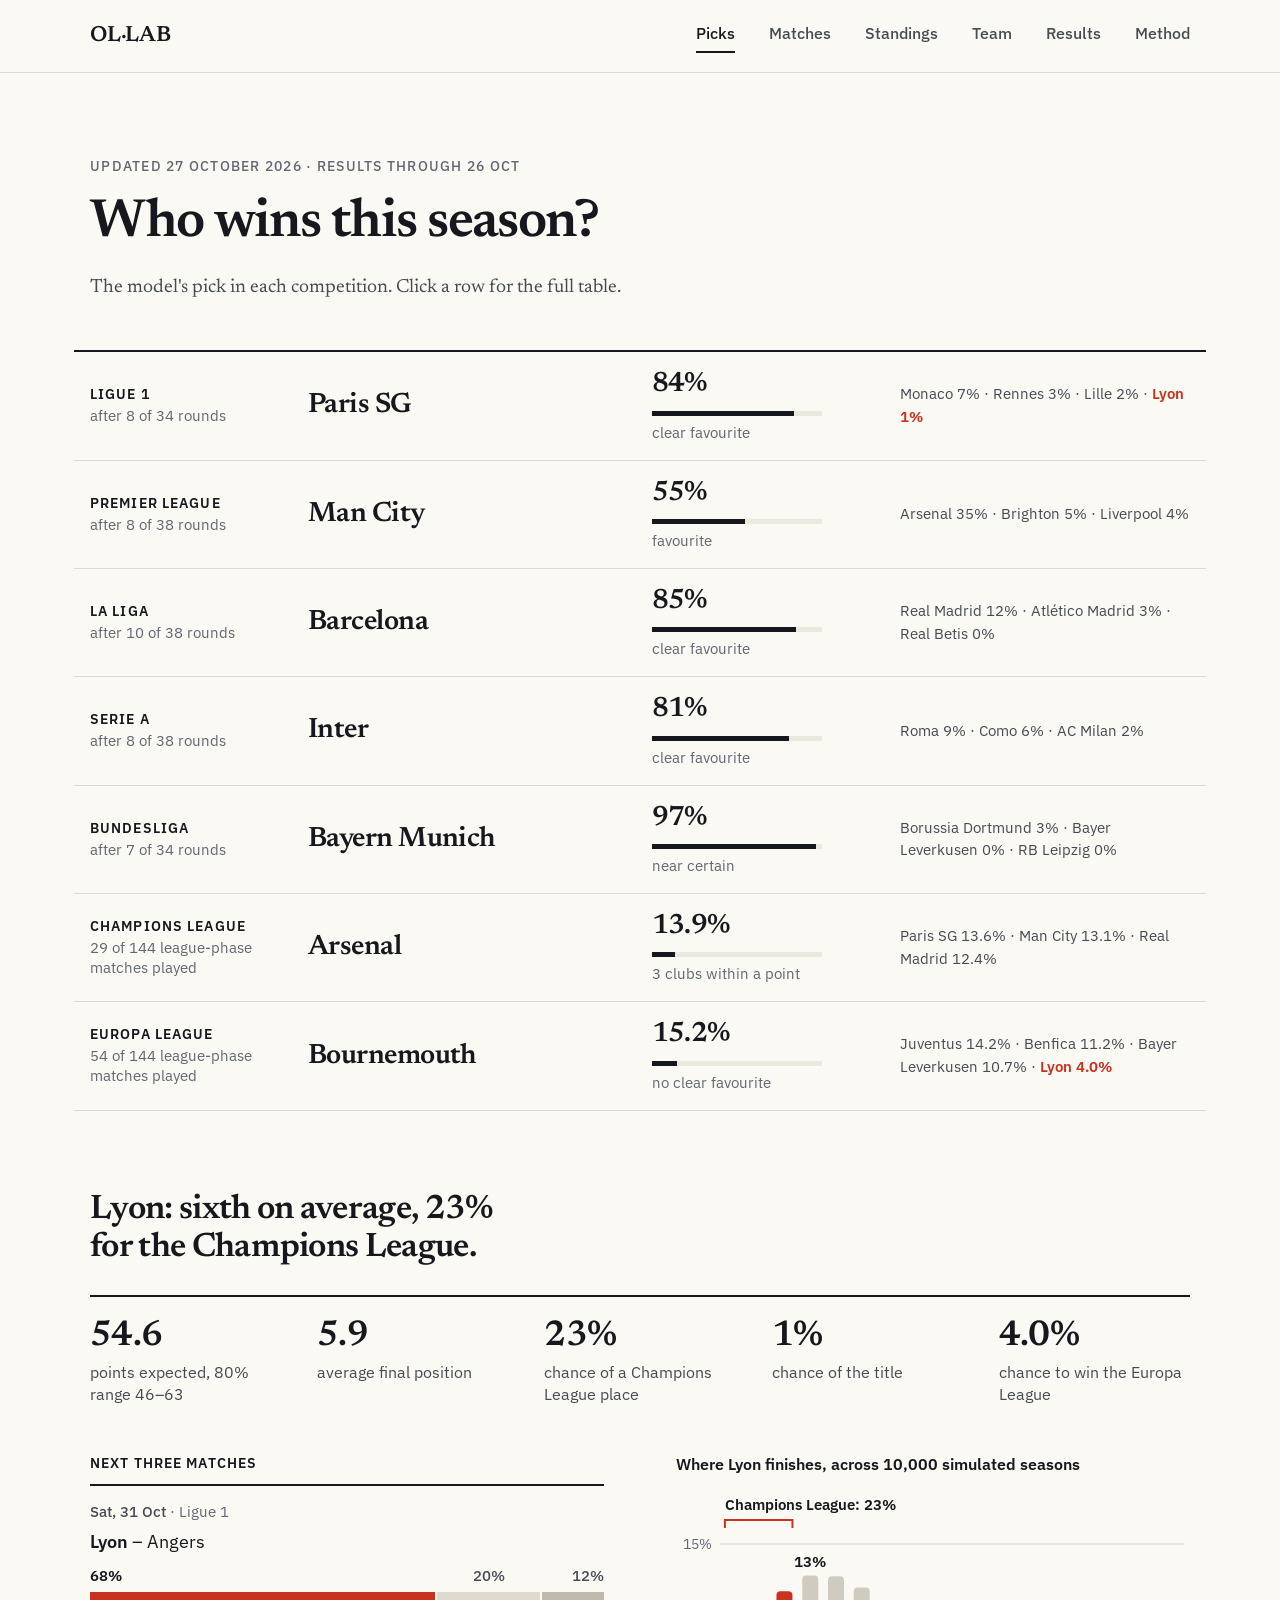
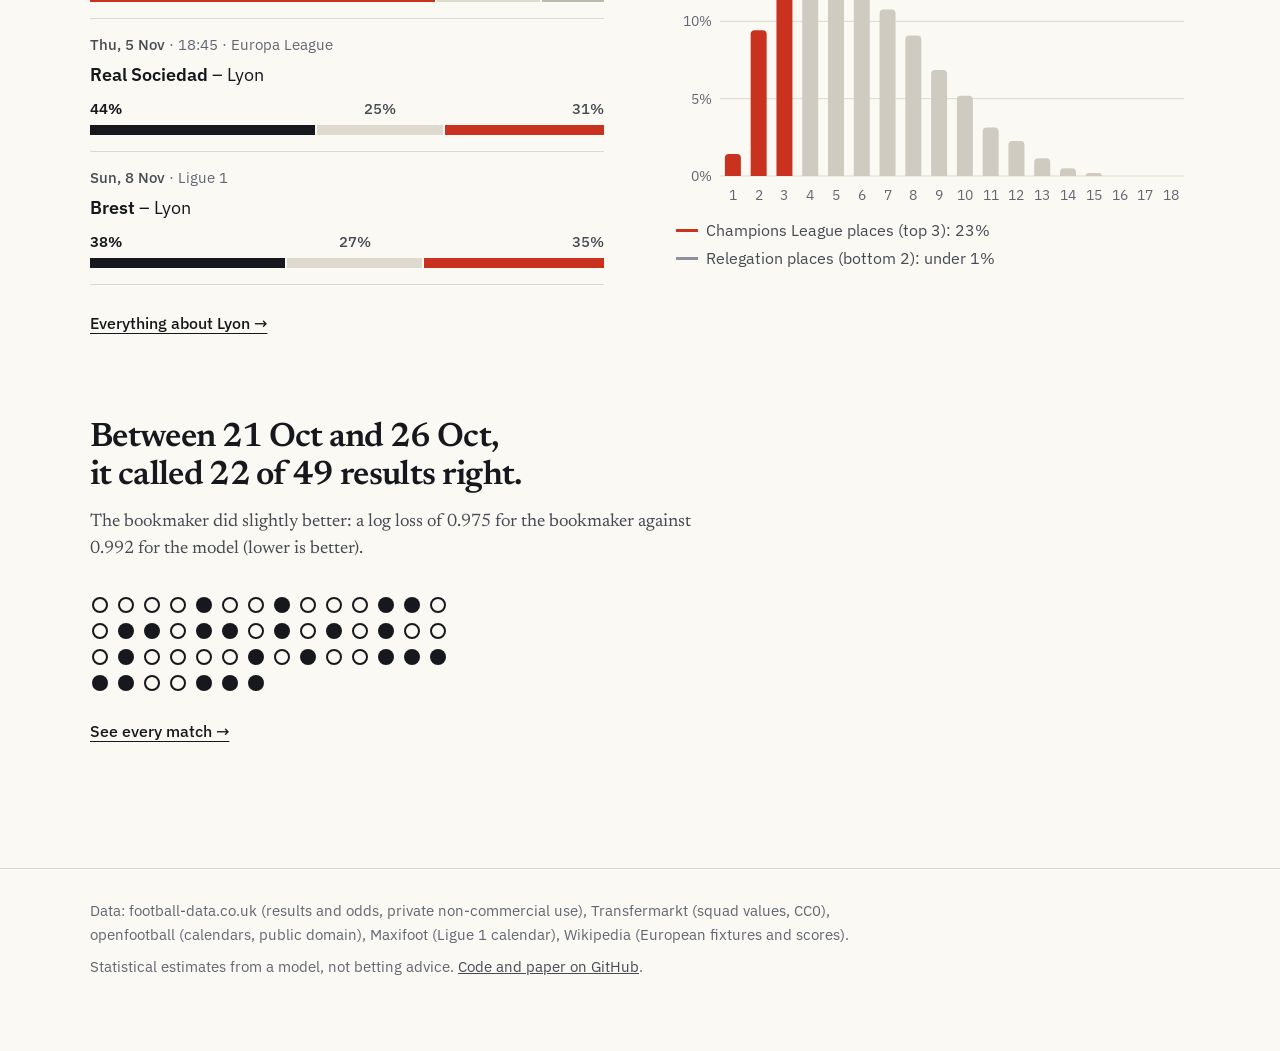
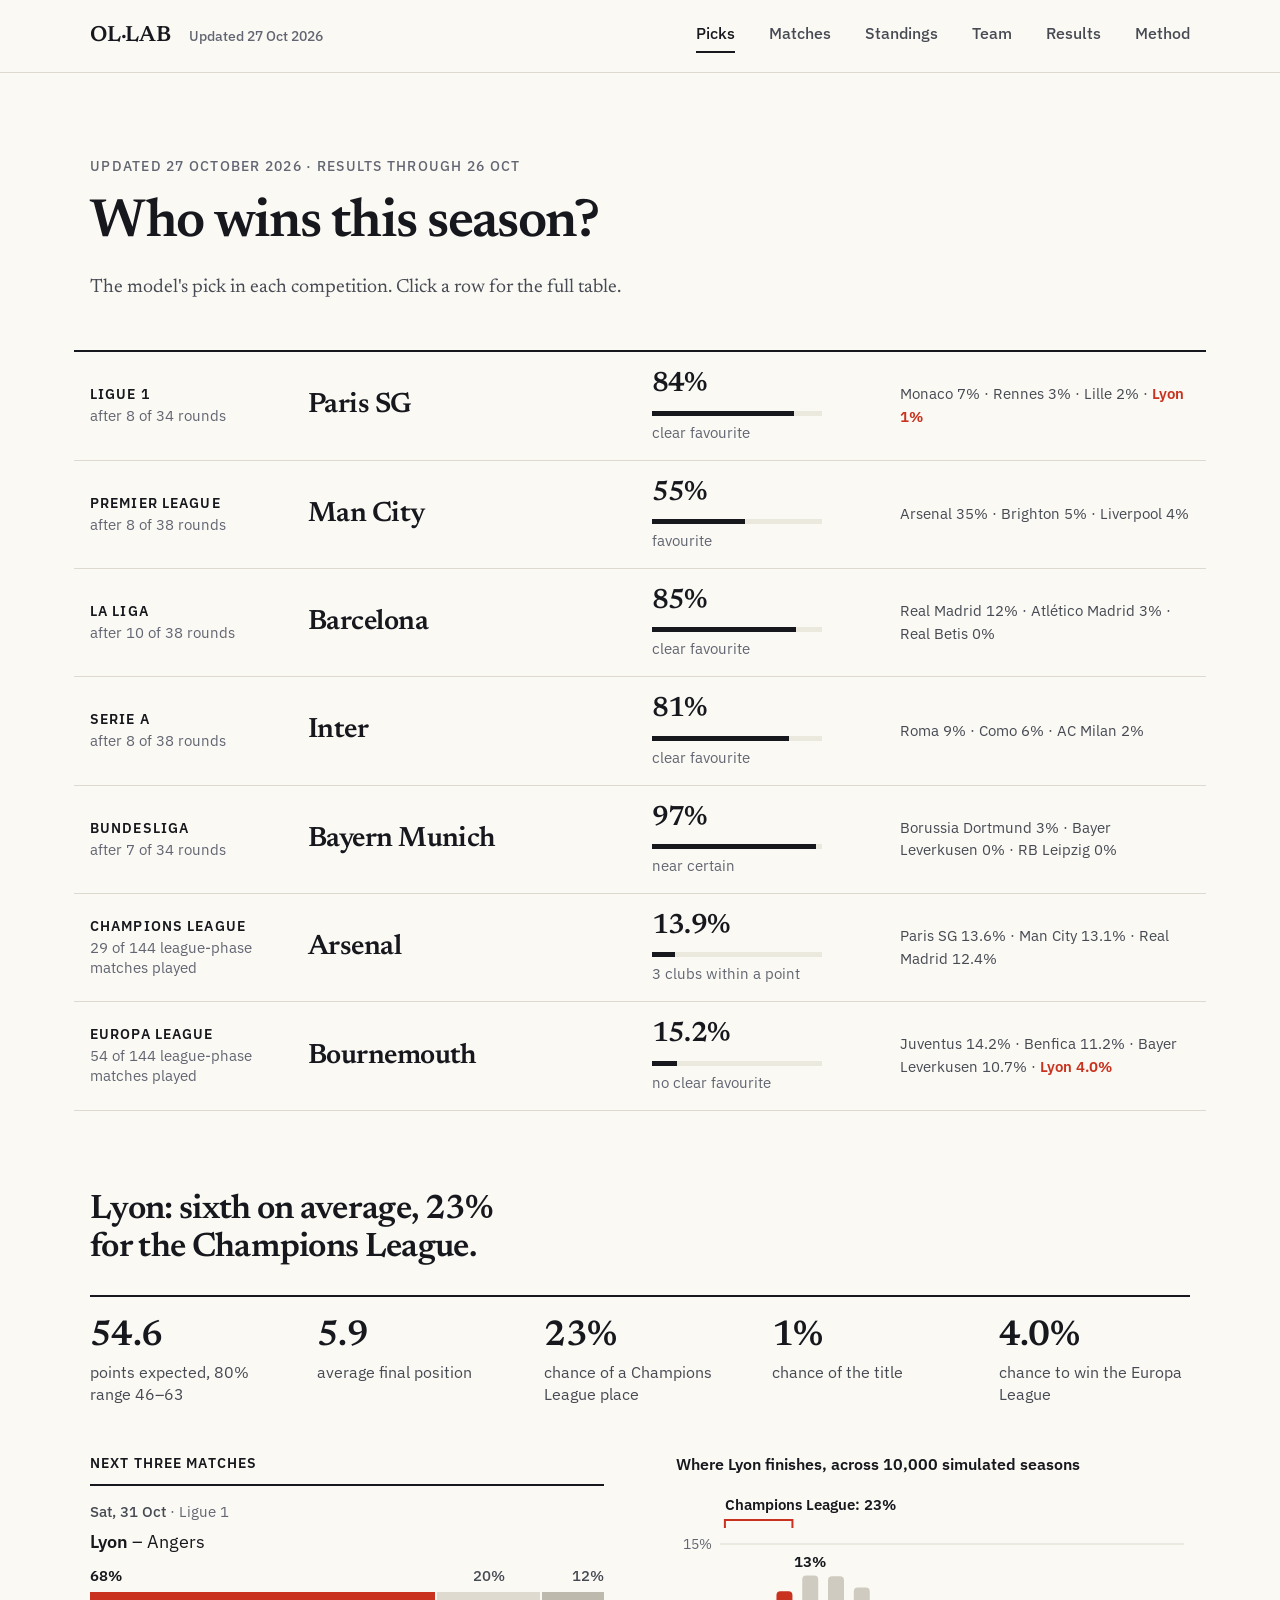
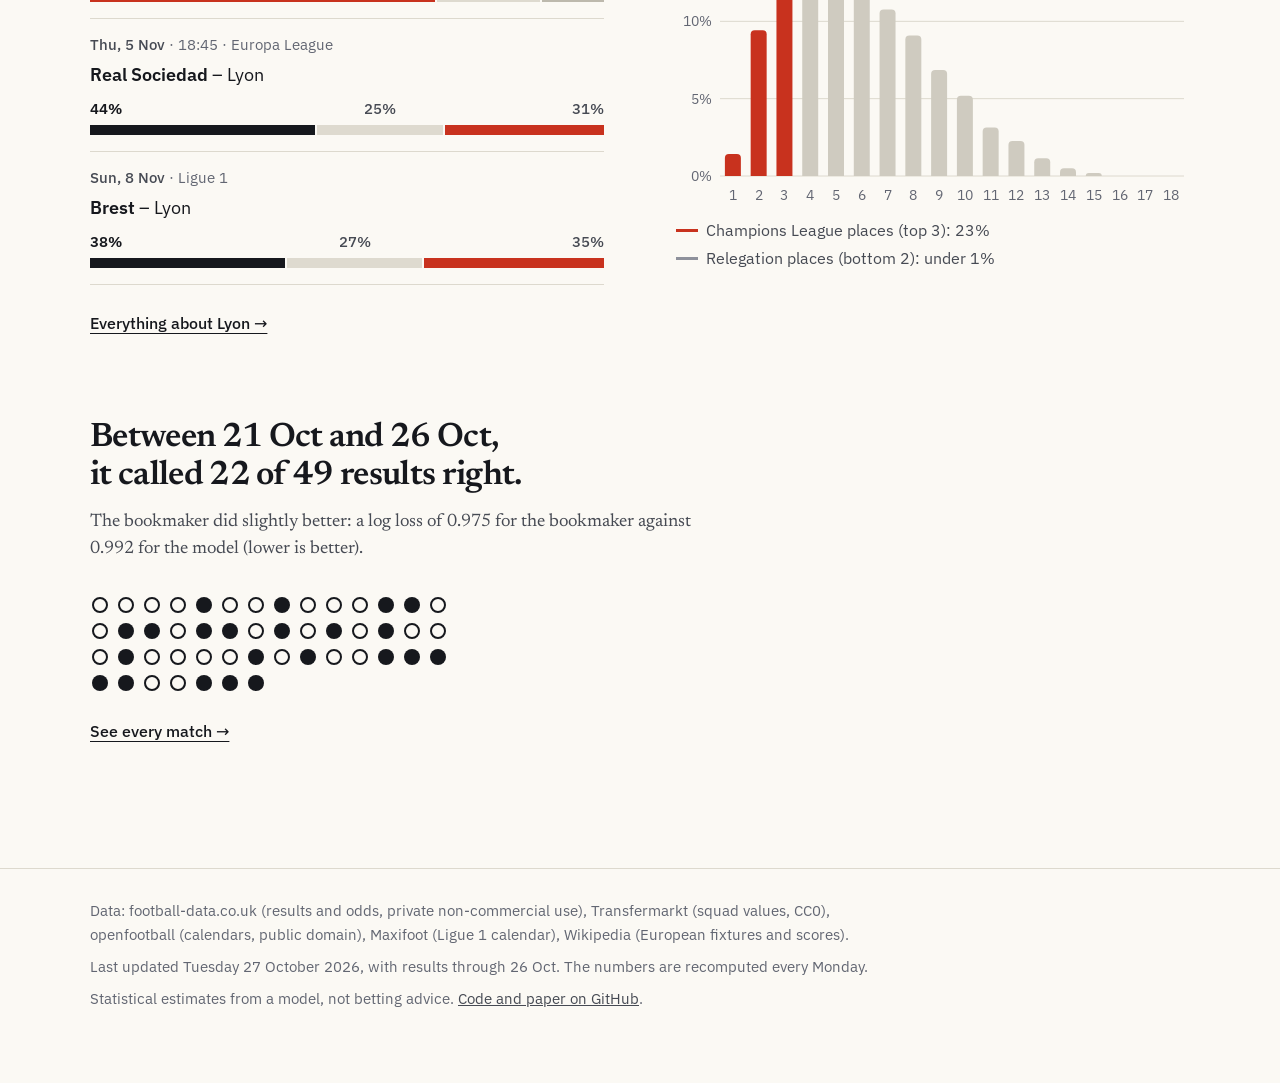
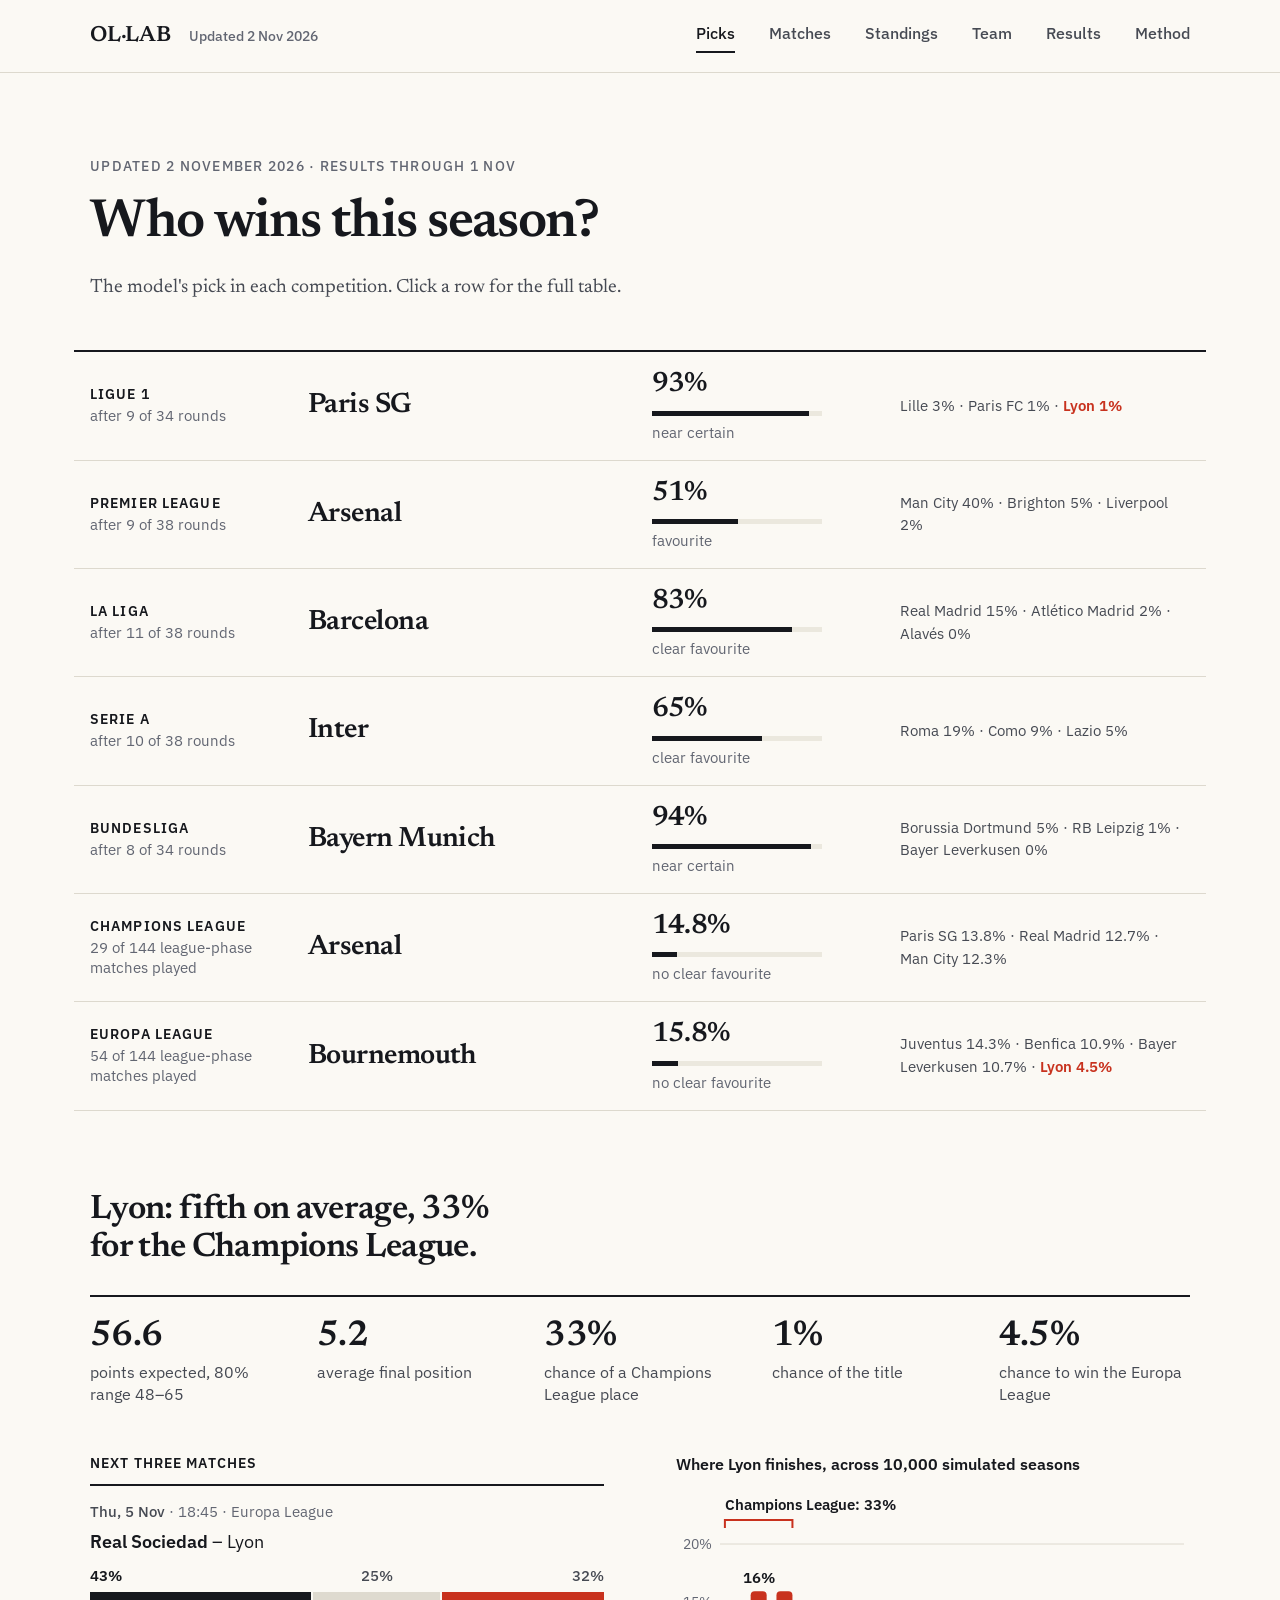
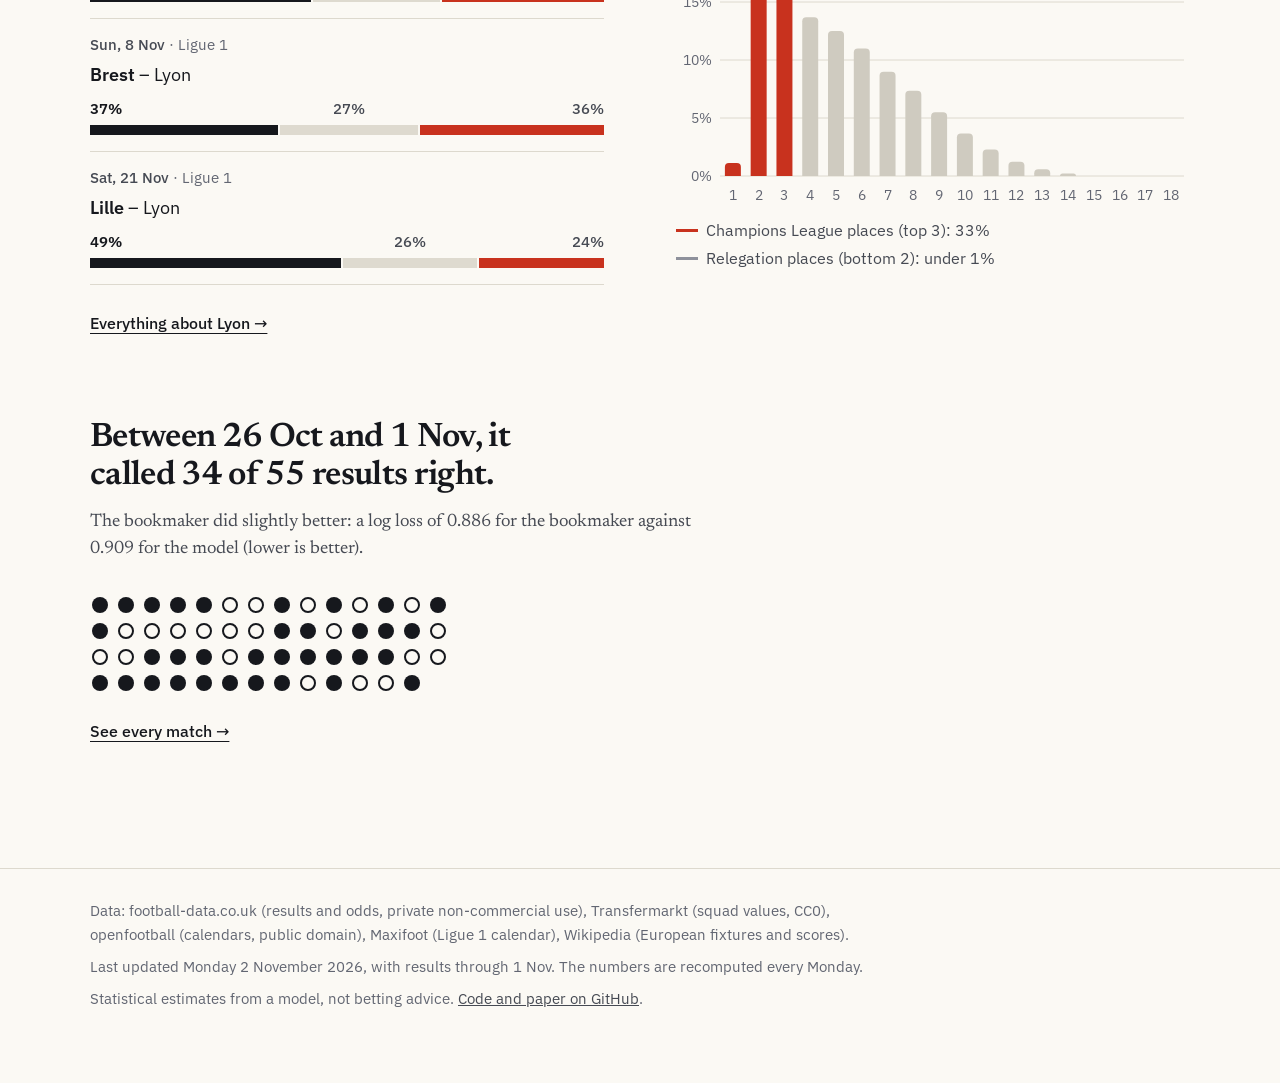
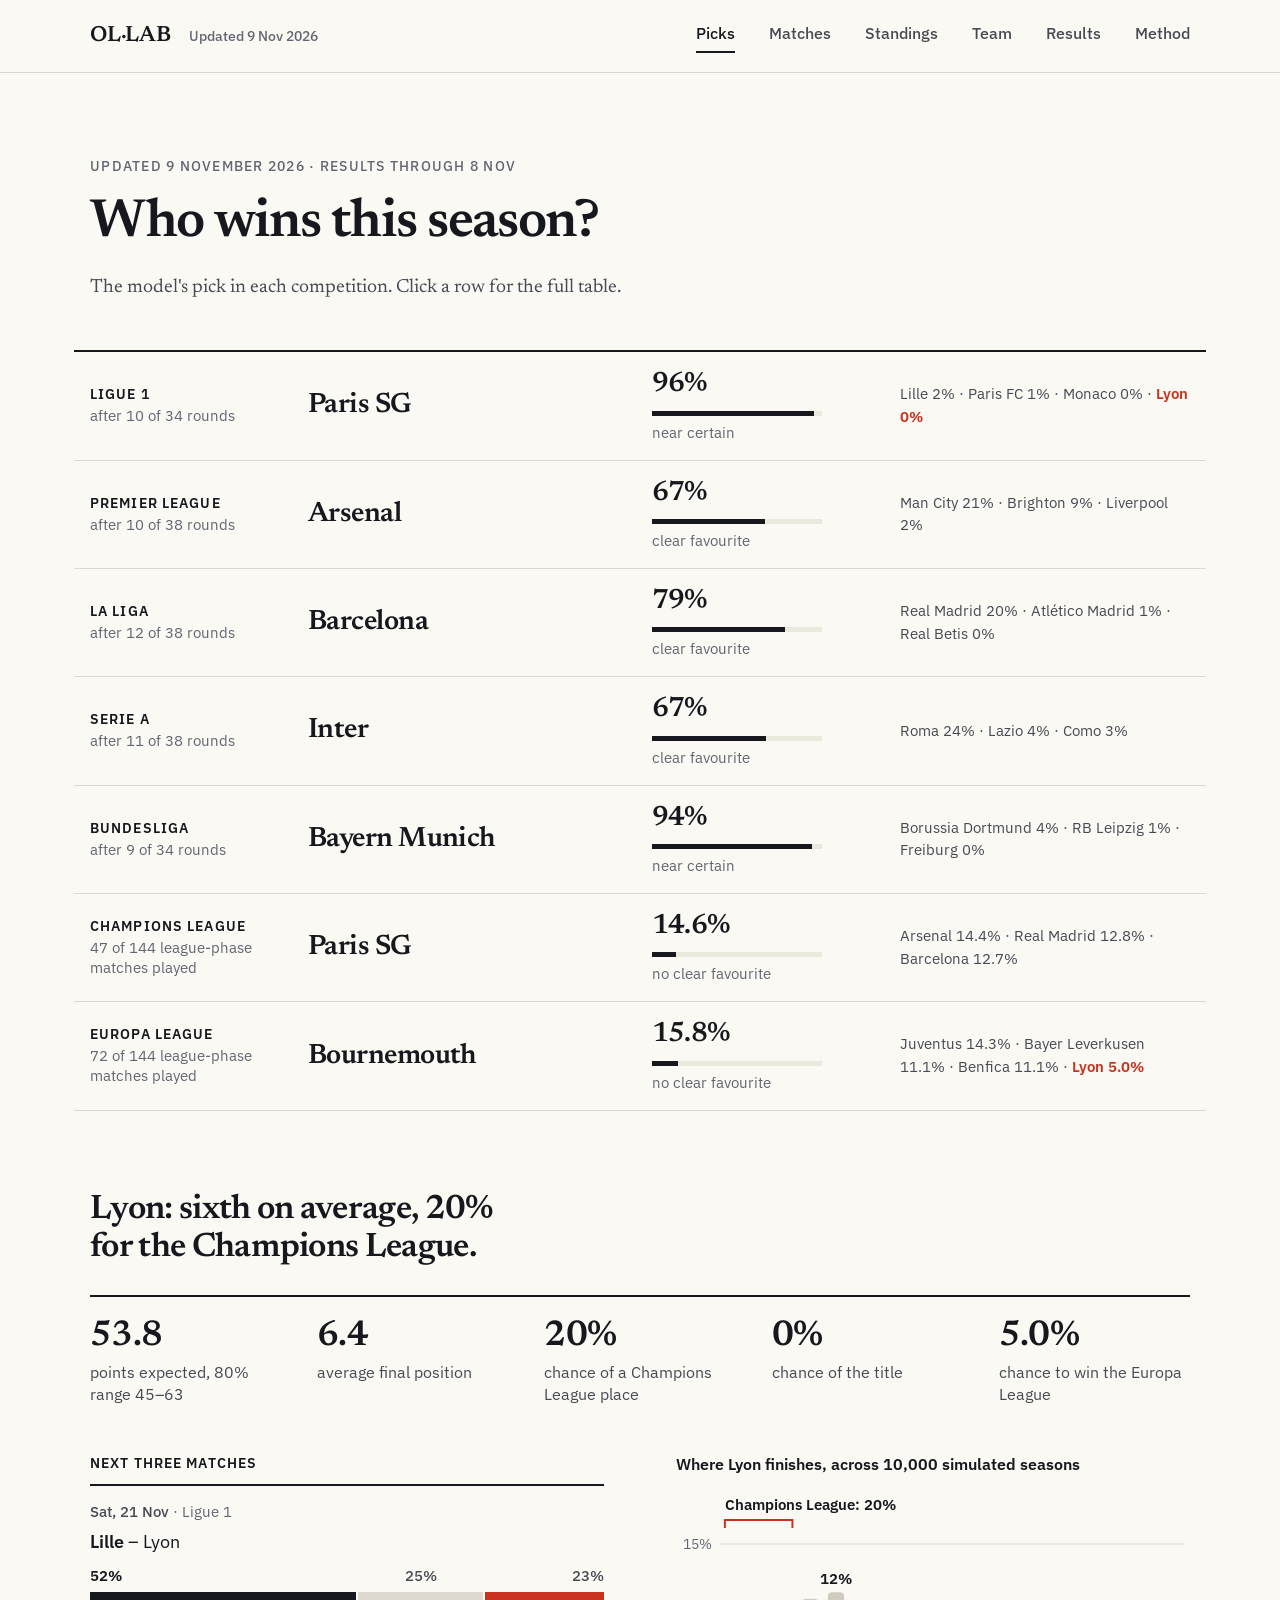
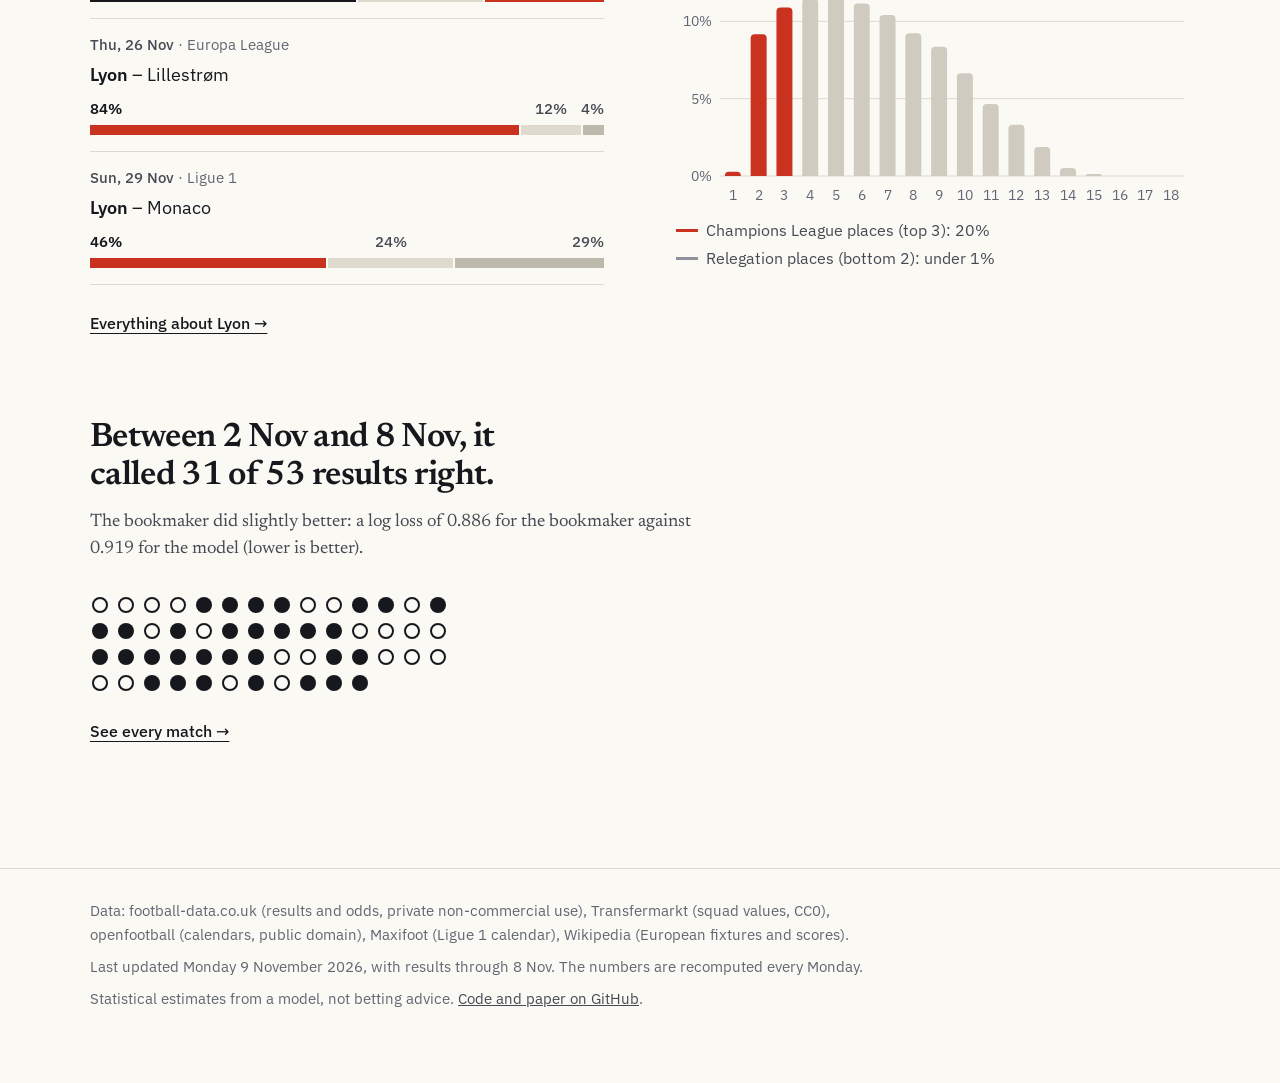
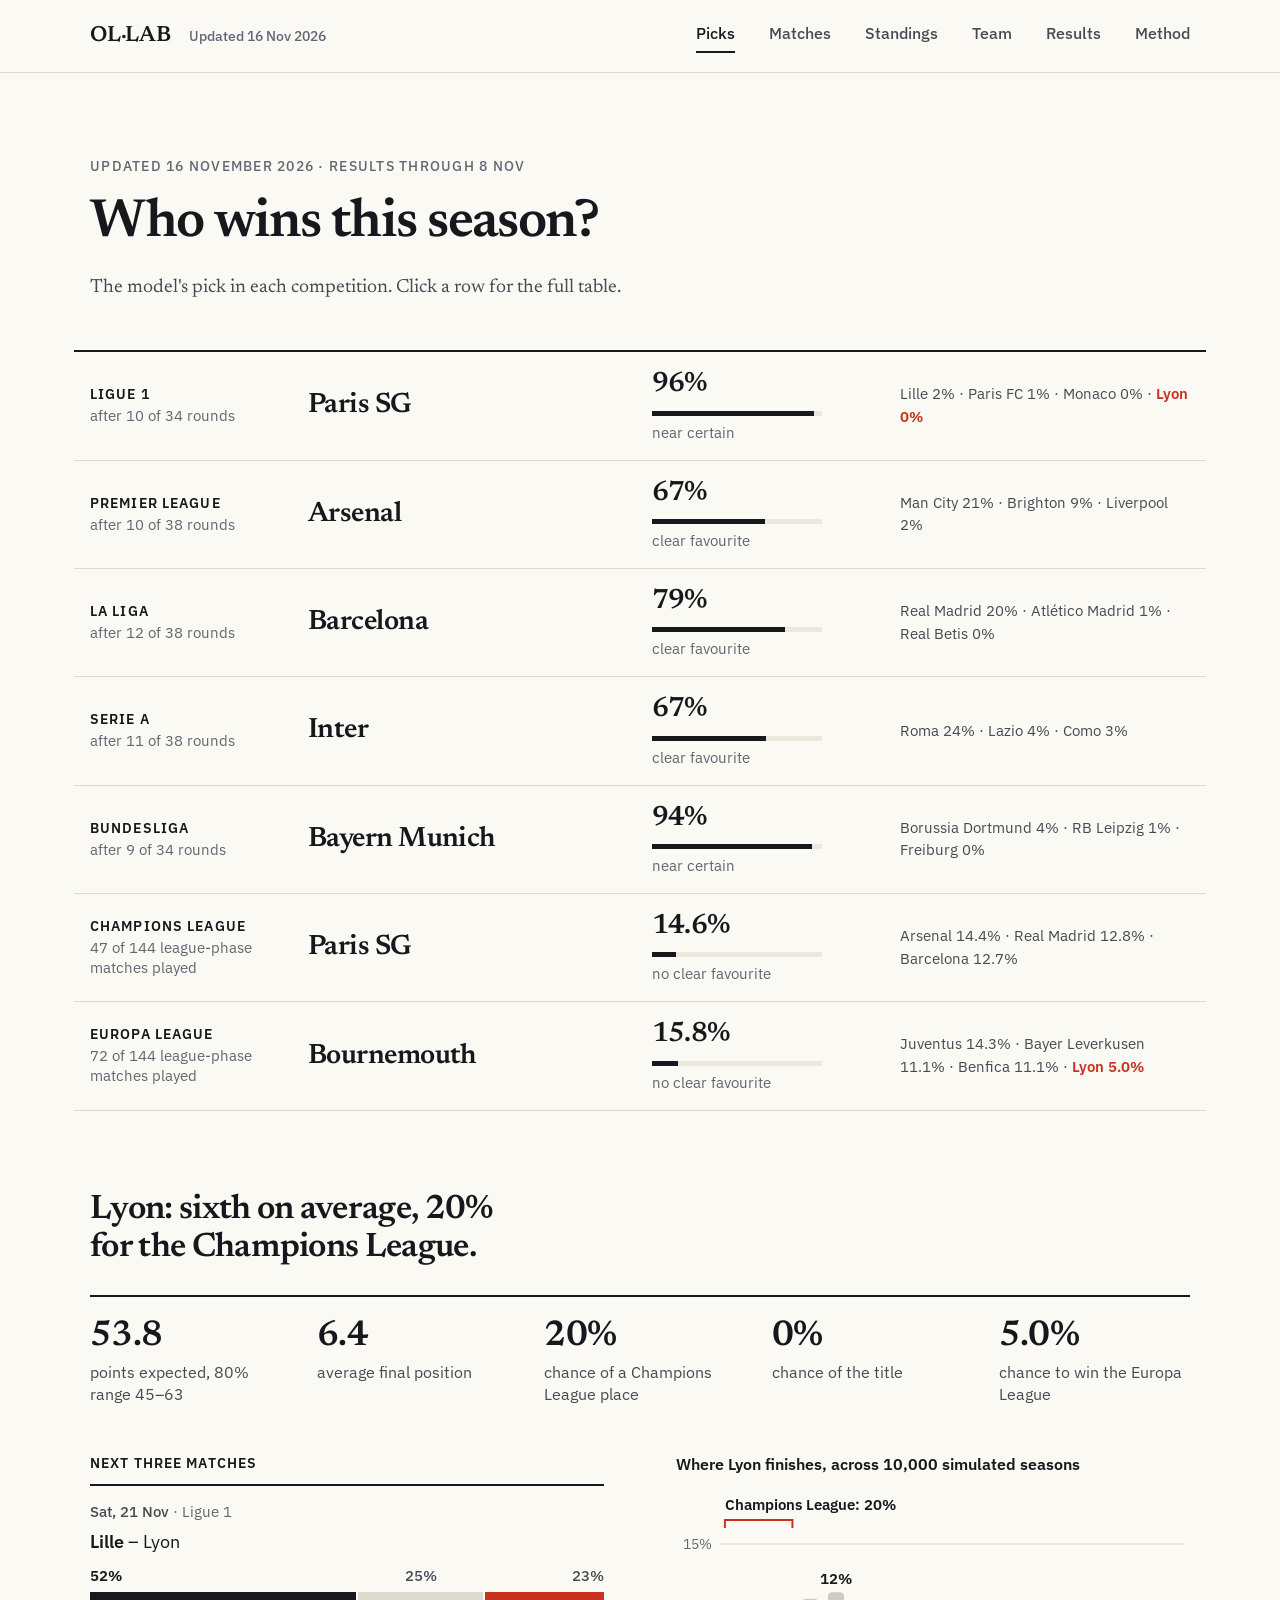
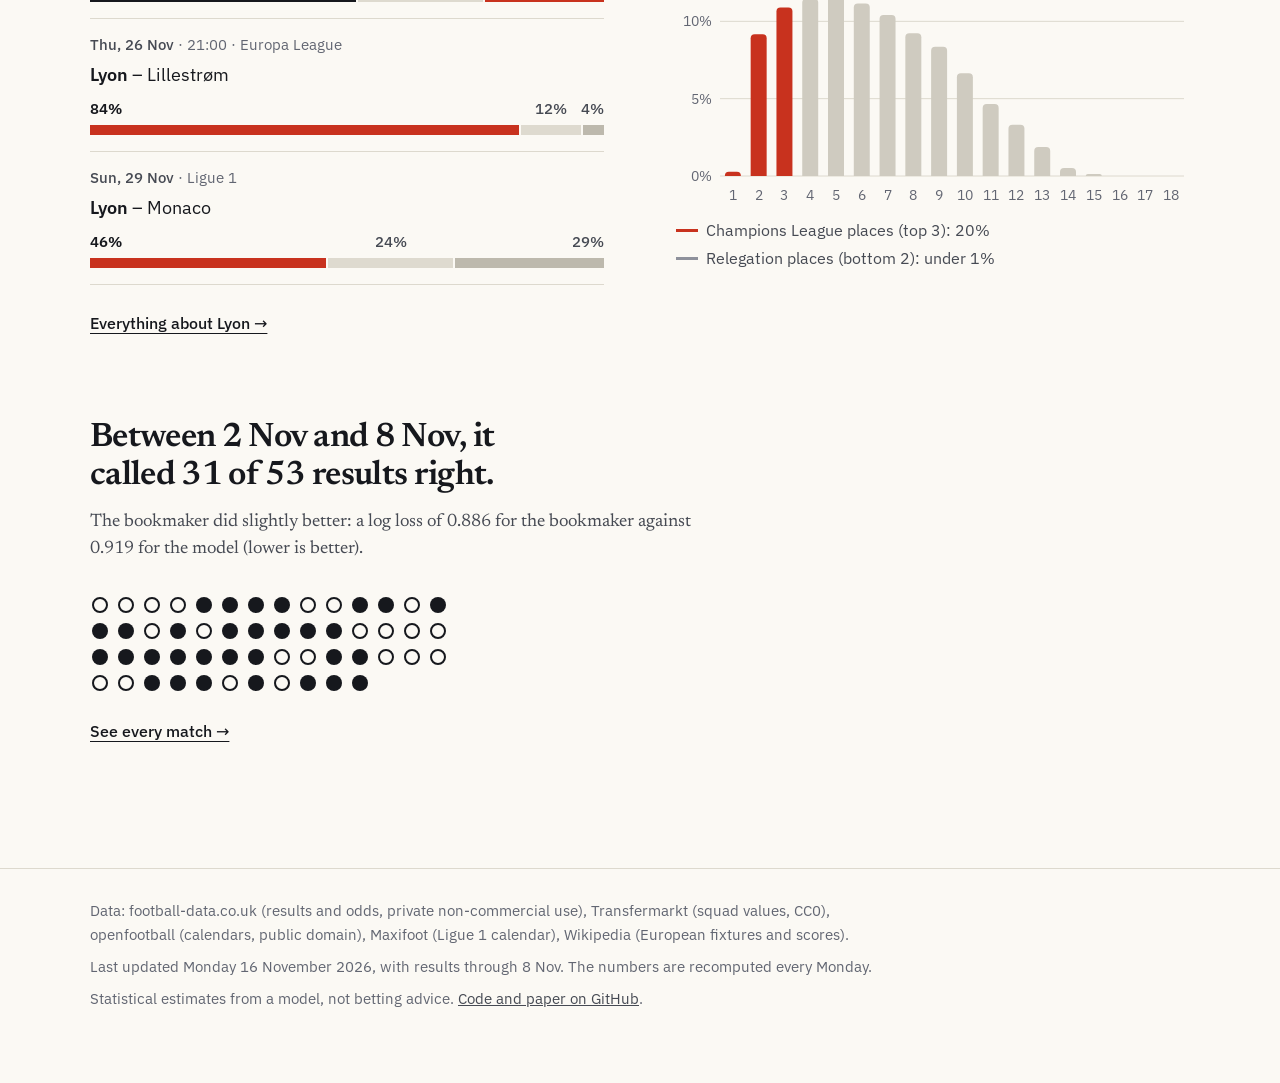
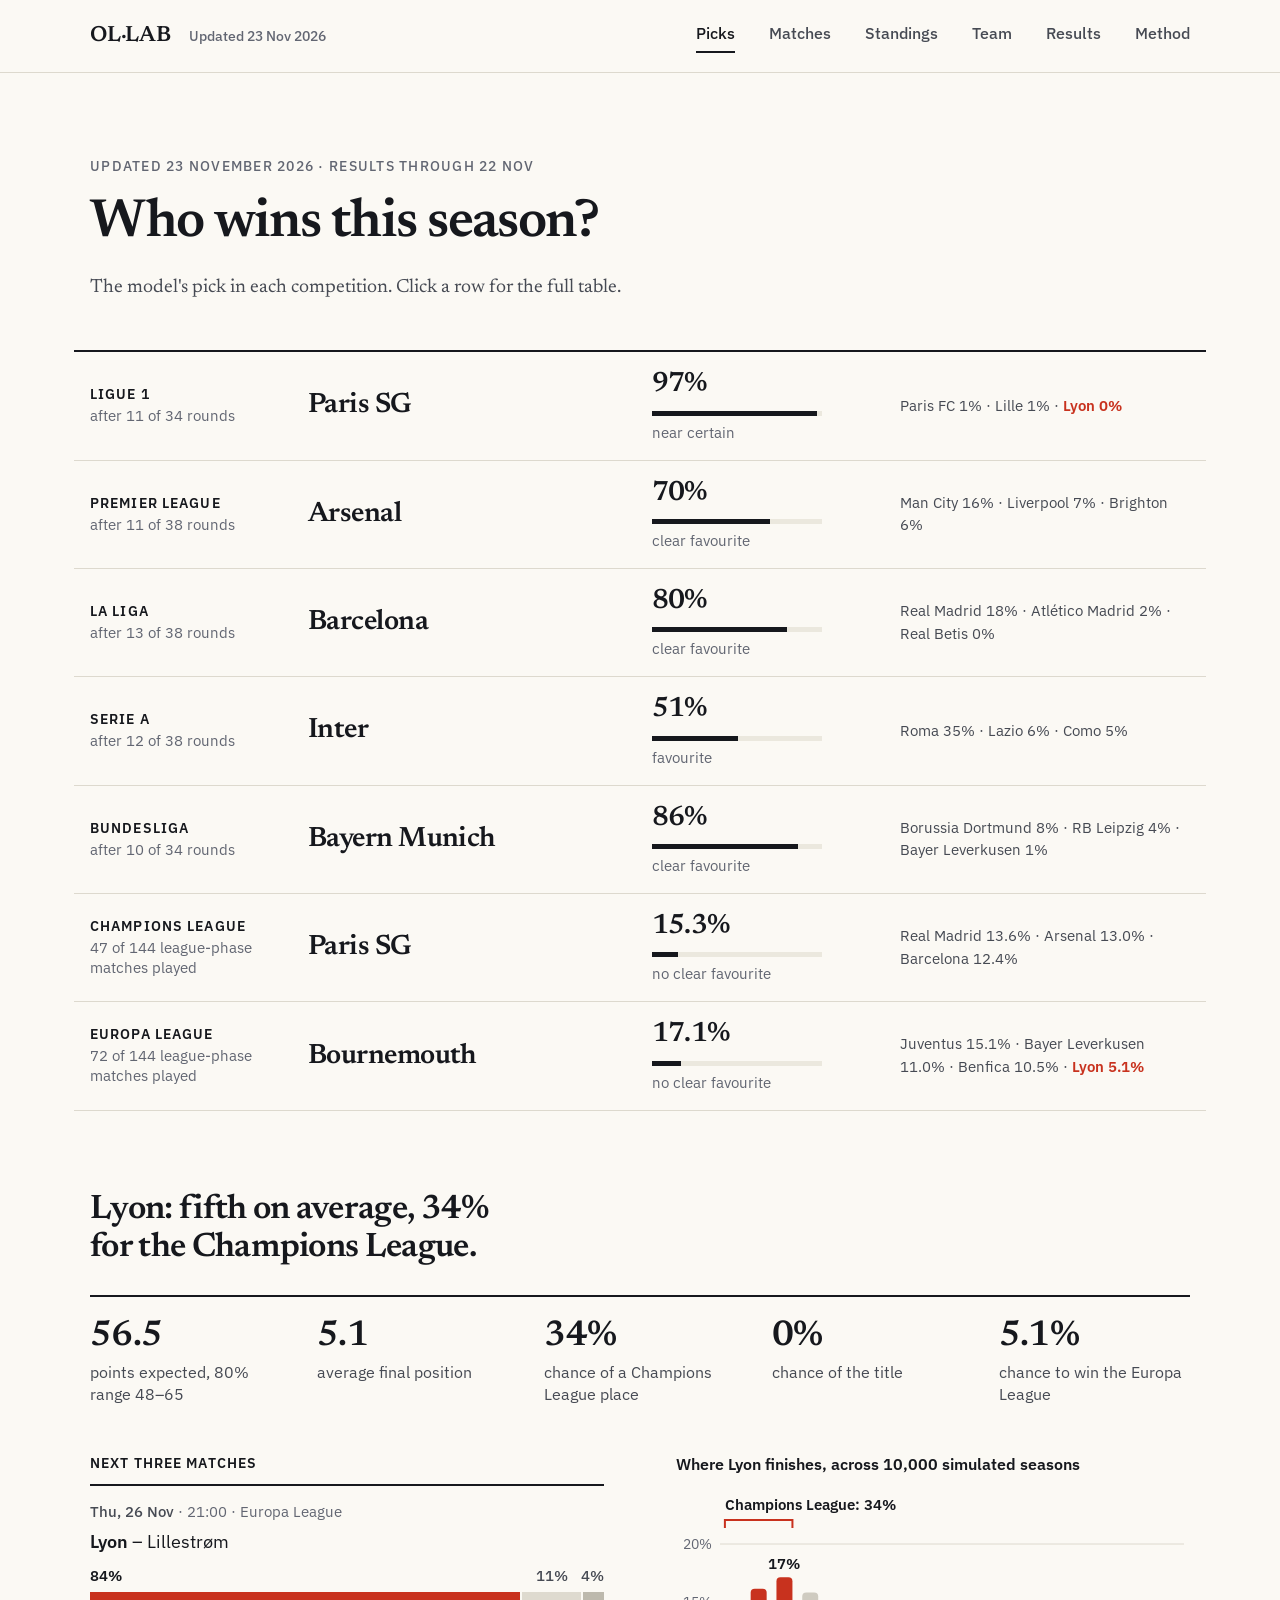
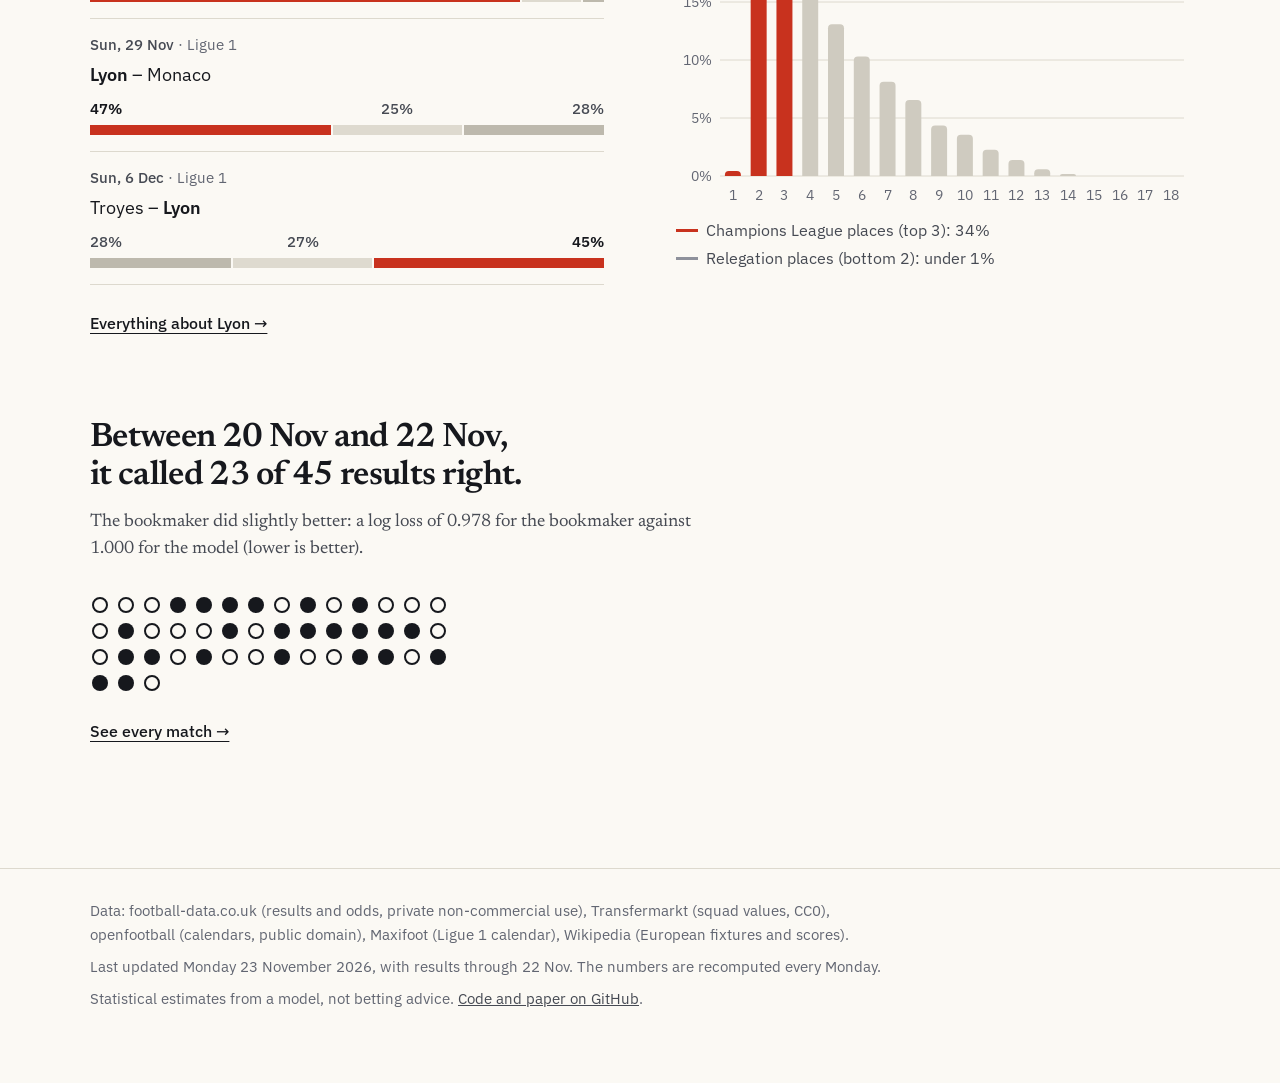
